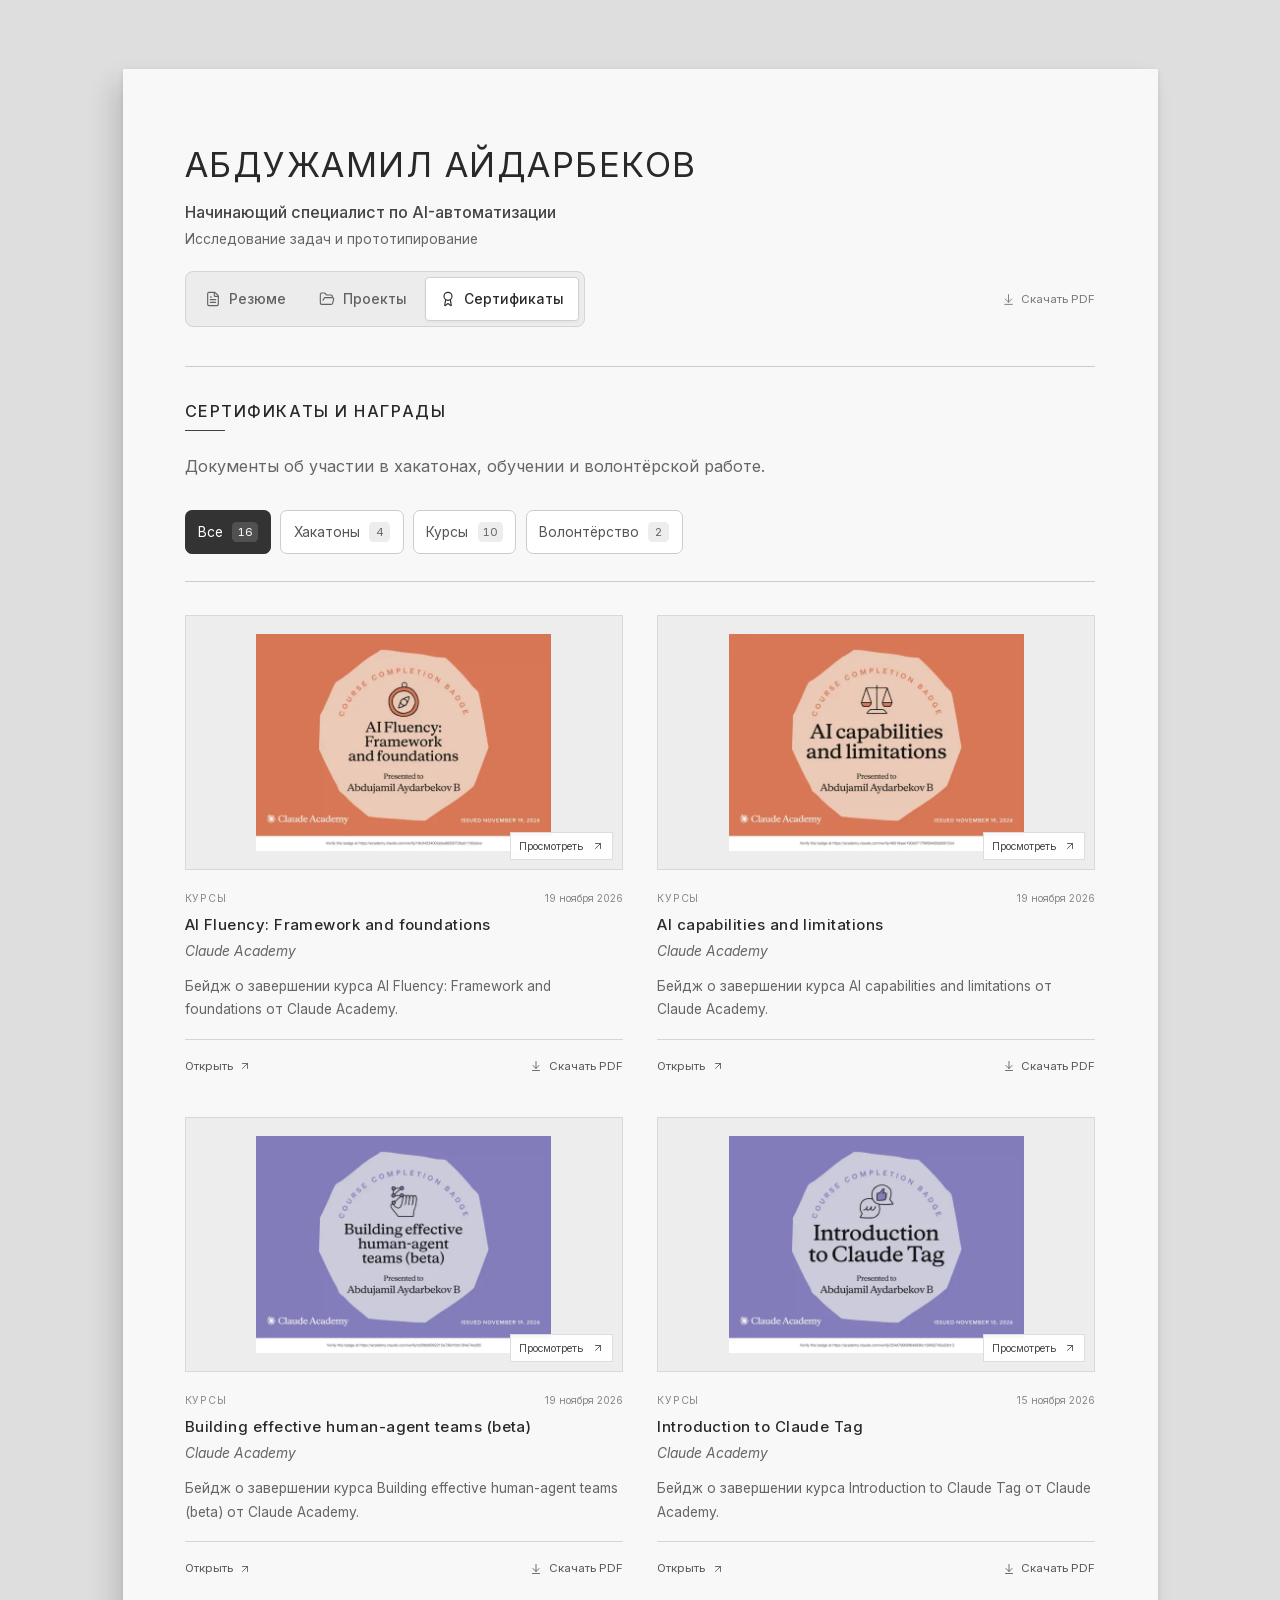
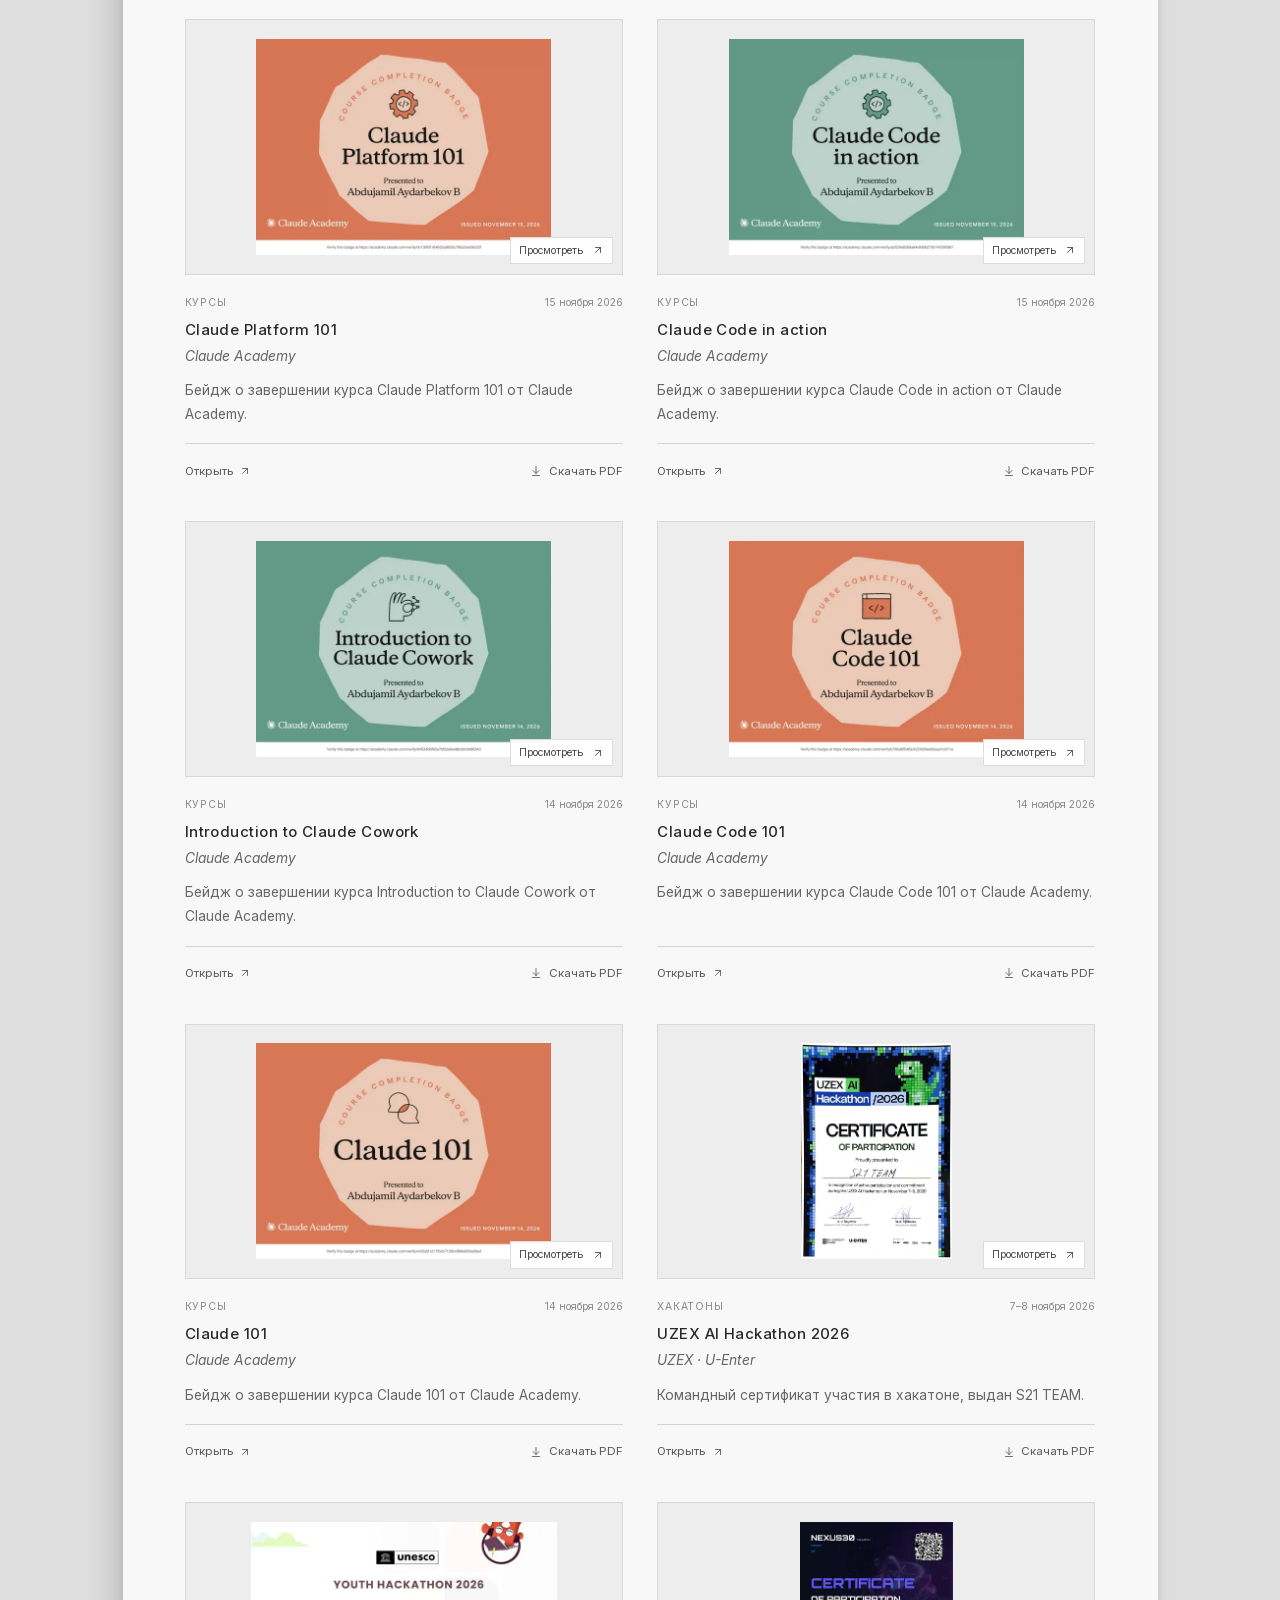
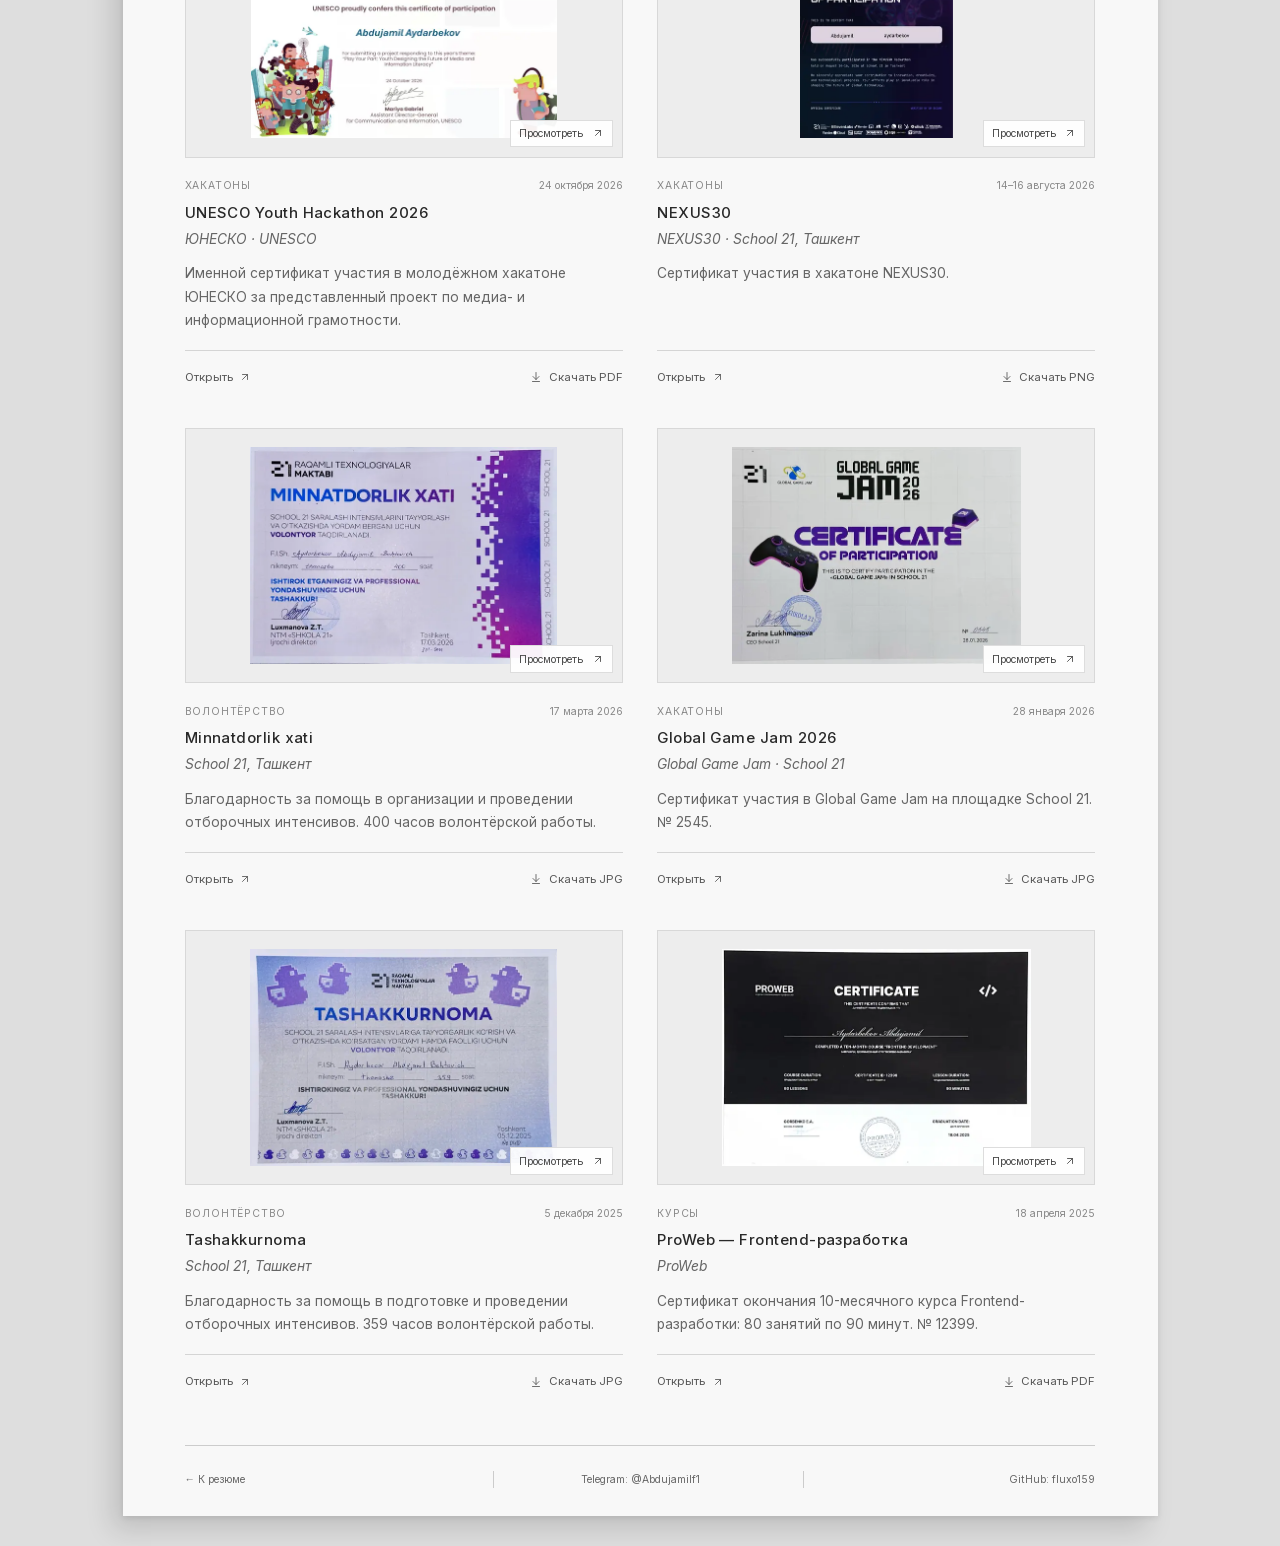
==== certificates/index.html @ e7f66f6f "Publish personal CV" ====
<!DOCTYPE html><html lang="ru"><head><meta charSet="utf-8"/><meta name="viewport" content="width=device-width, initial-scale=1"/><link rel="stylesheet" href="/_next/static/css/global-error.BtD9AKgN.css" data-precedence="vite-rsc/client-reference"/><link rel="stylesheet" href="/_next/static/css/index.BtD9AKgN.css" data-rsc-css-href="/_next/static/css/index.BtD9AKgN.css" data-precedence="vite-rsc/importer-resources"/><link rel="modulepreload" fetchPriority="low" href="/_next/static/chunks/index-D4bVb5FG.js"/><script src="/_next/static/chunks/rolldown-runtime-C60lm6uB.js" type="module" async=""></script><script src="/_next/static/chunks/framework-D_rUT4EX.js" type="module" async=""></script><link rel="modulepreload" href="/_next/static/chunks/global-error-BntAvw6n.js" crossorigin=""/><link rel="modulepreload" href="/_next/static/chunks/site-status-BoY7AfiD.js" crossorigin=""/><link rel="modulepreload" href="/_next/static/chunks/scroll-cat-Cgxdnczf.js" crossorigin=""/><link rel="modulepreload" href="/_next/static/chunks/error-q19vY5T-.js" crossorigin=""/><link rel="modulepreload" href="/_next/static/chunks/layout-segment-context-CorQvE3l.js" crossorigin=""/><link rel="modulepreload" href="/_next/static/chunks/smooth-scroll-YlwpIvxB.js" crossorigin=""/><link rel="modulepreload" href="/_next/static/chunks/Icon-Ci2Hv__g.js" crossorigin=""/><link rel="modulepreload" href="/_next/static/chunks/certificate-gallery-DWVsQN-x.js" crossorigin=""/><title>Сертификаты — Абдужамил Айдарбеков</title><meta name="description" content="Сертификаты хакатонов, обучения и благодарности за волонтёрскую работу Абдужамила Айдарбекова."/><meta property="og:title" content="Сертификаты — Абдужамил Айдарбеков"/><meta property="og:description" content="Хакатоны, обучение и волонтёрство: сертификаты и подтверждения участия."/><meta property="og:url" content="https://fluxo159.github.io/certificates"/><meta property="og:type" content="website"/><meta property="og:locale" content="ru_RU"/><meta property="og:image" content="https://fluxo159.github.io/social-preview.png"/><meta property="og:image:width" content="1200"/><meta property="og:image:height" content="630"/><meta property="og:image:alt" content="Абдужамил Айдарбеков — Начинающий специалист по AI-автоматизации. Исследование задач и прототипирование."/><meta name="twitter:card" content="summary_large_image"/><meta name="twitter:title" content="Сертификаты — Абдужамил Айдарбеков"/><meta name="twitter:description" content="Хакатоны, обучение и волонтёрство: сертификаты и подтверждения участия."/><meta name="twitter:image" content="https://fluxo159.github.io/social-preview.png"/><link rel="shortcut icon" href="/favicon.svg"/><link rel="icon" href="/favicon.svg"/><link rel="canonical" href="https://fluxo159.github.io/certificates"/><script>Object.assign(((self[Symbol.for("vinext.navigationRuntime")]??={bootstrap:{routeManifest:null},functions:{}}).bootstrap.rsc??={rsc:[]}),{params:{},nav:{"pathname":"/certificates","searchParams":[]}})</script><link rel="modulepreload" href="/_next/static/chunks/index-D4bVb5FG.js" />
</head><body><a class="skip-link" href="#certificates">К сертификатам</a><main class="resume certificates-page"><header class="resume-header"><h1>Абдужамил Айдарбеков</h1><p class="resume-role">Начинающий специалист по AI-автоматизации<span>Исследование задач и прототипирование</span></p><div class="header-bottom"><nav class="document-nav" aria-label="Разделы сайта"><a href="/"><svg xmlns="http://www.w3.org/2000/svg" width="16" height="16" viewBox="0 0 24 24" fill="none" stroke="currentColor" stroke-width="2" stroke-linecap="round" stroke-linejoin="round" class="lucide lucide-file-text" aria-hidden="true"><path d="M6 22a2 2 0 0 1-2-2V4a2 2 0 0 1 2-2h8a2.4 2.4 0 0 1 1.704.706l3.588 3.588A2.4 2.4 0 0 1 20 8v12a2 2 0 0 1-2 2z"></path><path d="M14 2v5a1 1 0 0 0 1 1h5"></path><path d="M10 9H8"></path><path d="M16 13H8"></path><path d="M16 17H8"></path></svg>Резюме</a><a href="/projects"><svg xmlns="http://www.w3.org/2000/svg" width="16" height="16" viewBox="0 0 24 24" fill="none" stroke="currentColor" stroke-width="2" stroke-linecap="round" stroke-linejoin="round" class="lucide lucide-folder-open" aria-hidden="true"><path d="m6 14 1.5-2.9A2 2 0 0 1 9.24 10H20a2 2 0 0 1 1.94 2.5l-1.54 6a2 2 0 0 1-1.95 1.5H4a2 2 0 0 1-2-2V5a2 2 0 0 1 2-2h3.9a2 2 0 0 1 1.69.9l.81 1.2a2 2 0 0 0 1.67.9H18a2 2 0 0 1 2 2v2"></path></svg>Проекты</a><a href="/certificates" aria-current="page"><svg xmlns="http://www.w3.org/2000/svg" width="16" height="16" viewBox="0 0 24 24" fill="none" stroke="currentColor" stroke-width="2" stroke-linecap="round" stroke-linejoin="round" class="lucide lucide-award" aria-hidden="true"><path d="m15.477 12.89 1.515 8.526a.5.5 0 0 1-.81.47l-3.58-2.687a1 1 0 0 0-1.197 0l-3.586 2.686a.5.5 0 0 1-.81-.469l1.514-8.526"></path><circle cx="12" cy="8" r="6"></circle></svg>Сертификаты</a></nav><a class="header-download" href="/Abdujamil_Aydarbekov_CV.pdf" download=""><svg xmlns="http://www.w3.org/2000/svg" width="13" height="13" viewBox="0 0 24 24" fill="none" stroke="currentColor" stroke-width="2" stroke-linecap="round" stroke-linejoin="round" class="lucide lucide-arrow-down-to-line" aria-hidden="true"><path d="M12 17V3"></path><path d="m6 11 6 6 6-6"></path><path d="M19 21H5"></path></svg>Скачать PDF</a></div></header><section class="certificates-intro" id="certificates"><h2 class="section-title">Сертификаты и награды</h2><p>Документы об участии в хакатонах, обучении и волонтёрской работе.</p></section><div class="certificate-filters" aria-label="Категории сертификатов"><button type="button" aria-pressed="true">Все<span>16</span></button><button type="button" aria-pressed="false">Хакатоны<span>4</span></button><button type="button" aria-pressed="false">Курсы<span>10</span></button><button type="button" aria-pressed="false">Волонтёрство<span>2</span></button></div><div class="certificate-grid" aria-live="polite" aria-atomic="false"><article id="claude-ai-fluency-2026" class="certificate-card"><button class="certificate-preview" aria-label="Просмотреть: AI Fluency: Framework and foundations"><img src="/certificates/previews/claude-ai-fluency-2026.8205feb20b.webp" width="600" height="440" alt="Превью документа AI Fluency: Framework and foundations" loading="eager" decoding="async"/><span class="certificate-preview-label">Просмотреть <svg xmlns="http://www.w3.org/2000/svg" width="12" height="12" viewBox="0 0 24 24" fill="none" stroke="currentColor" stroke-width="2" stroke-linecap="round" stroke-linejoin="round" class="lucide lucide-arrow-up-right" aria-hidden="true"><path d="M7 7h10v10"></path><path d="M7 17 17 7"></path></svg></span></button><div class="certificate-meta"><span>Курсы</span><time dateTime="2026-11-19">19 ноября 2026</time></div><h3>AI Fluency: Framework and foundations</h3><p class="certificate-issuer">Claude Academy</p><p class="certificate-description">Бейдж о завершении курса AI Fluency: Framework and foundations от Claude Academy.</p><div class="certificate-actions"><button>Открыть <svg xmlns="http://www.w3.org/2000/svg" width="12" height="12" viewBox="0 0 24 24" fill="none" stroke="currentColor" stroke-width="2" stroke-linecap="round" stroke-linejoin="round" class="lucide lucide-arrow-up-right" aria-hidden="true"><path d="M7 7h10v10"></path><path d="M7 17 17 7"></path></svg></button><a href="/certificates/claude-ai-fluency-2026.pdf" download="" aria-label="Скачать: AI Fluency: Framework and foundations"><svg xmlns="http://www.w3.org/2000/svg" width="12" height="12" viewBox="0 0 24 24" fill="none" stroke="currentColor" stroke-width="2" stroke-linecap="round" stroke-linejoin="round" class="lucide lucide-arrow-down-to-line" aria-hidden="true"><path d="M12 17V3"></path><path d="m6 11 6 6 6-6"></path><path d="M19 21H5"></path></svg>Скачать <!-- -->PDF</a></div></article><article id="claude-ai-capabilities-2026" class="certificate-card"><button class="certificate-preview" aria-label="Просмотреть: AI capabilities and limitations"><img src="/certificates/previews/claude-ai-capabilities-2026.2090c84a2e.webp" width="600" height="440" alt="Превью документа AI capabilities and limitations" loading="lazy" decoding="async"/><span class="certificate-preview-label">Просмотреть <svg xmlns="http://www.w3.org/2000/svg" width="12" height="12" viewBox="0 0 24 24" fill="none" stroke="currentColor" stroke-width="2" stroke-linecap="round" stroke-linejoin="round" class="lucide lucide-arrow-up-right" aria-hidden="true"><path d="M7 7h10v10"></path><path d="M7 17 17 7"></path></svg></span></button><div class="certificate-meta"><span>Курсы</span><time dateTime="2026-11-19">19 ноября 2026</time></div><h3>AI capabilities and limitations</h3><p class="certificate-issuer">Claude Academy</p><p class="certificate-description">Бейдж о завершении курса AI capabilities and limitations от Claude Academy.</p><div class="certificate-actions"><button>Открыть <svg xmlns="http://www.w3.org/2000/svg" width="12" height="12" viewBox="0 0 24 24" fill="none" stroke="currentColor" stroke-width="2" stroke-linecap="round" stroke-linejoin="round" class="lucide lucide-arrow-up-right" aria-hidden="true"><path d="M7 7h10v10"></path><path d="M7 17 17 7"></path></svg></button><a href="/certificates/claude-ai-capabilities-2026.pdf" download="" aria-label="Скачать: AI capabilities and limitations"><svg xmlns="http://www.w3.org/2000/svg" width="12" height="12" viewBox="0 0 24 24" fill="none" stroke="currentColor" stroke-width="2" stroke-linecap="round" stroke-linejoin="round" class="lucide lucide-arrow-down-to-line" aria-hidden="true"><path d="M12 17V3"></path><path d="m6 11 6 6 6-6"></path><path d="M19 21H5"></path></svg>Скачать <!-- -->PDF</a></div></article><article id="claude-human-agent-teams-2026" class="certificate-card"><button class="certificate-preview" aria-label="Просмотреть: Building effective human-agent teams (beta)"><img src="/certificates/previews/claude-human-agent-teams-2026.3b3284fa55.webp" width="600" height="440" alt="Превью документа Building effective human-agent teams (beta)" loading="lazy" decoding="async"/><span class="certificate-preview-label">Просмотреть <svg xmlns="http://www.w3.org/2000/svg" width="12" height="12" viewBox="0 0 24 24" fill="none" stroke="currentColor" stroke-width="2" stroke-linecap="round" stroke-linejoin="round" class="lucide lucide-arrow-up-right" aria-hidden="true"><path d="M7 7h10v10"></path><path d="M7 17 17 7"></path></svg></span></button><div class="certificate-meta"><span>Курсы</span><time dateTime="2026-11-19">19 ноября 2026</time></div><h3>Building effective human-agent teams (beta)</h3><p class="certificate-issuer">Claude Academy</p><p class="certificate-description">Бейдж о завершении курса Building effective human-agent teams (beta) от Claude Academy.</p><div class="certificate-actions"><button>Открыть <svg xmlns="http://www.w3.org/2000/svg" width="12" height="12" viewBox="0 0 24 24" fill="none" stroke="currentColor" stroke-width="2" stroke-linecap="round" stroke-linejoin="round" class="lucide lucide-arrow-up-right" aria-hidden="true"><path d="M7 7h10v10"></path><path d="M7 17 17 7"></path></svg></button><a href="/certificates/claude-human-agent-teams-2026.pdf" download="" aria-label="Скачать: Building effective human-agent teams (beta)"><svg xmlns="http://www.w3.org/2000/svg" width="12" height="12" viewBox="0 0 24 24" fill="none" stroke="currentColor" stroke-width="2" stroke-linecap="round" stroke-linejoin="round" class="lucide lucide-arrow-down-to-line" aria-hidden="true"><path d="M12 17V3"></path><path d="m6 11 6 6 6-6"></path><path d="M19 21H5"></path></svg>Скачать <!-- -->PDF</a></div></article><article id="claude-tag-2026" class="certificate-card"><button class="certificate-preview" aria-label="Просмотреть: Introduction to Claude Tag"><img src="/certificates/previews/claude-tag-2026.164be7d97e.webp" width="600" height="440" alt="Превью документа Introduction to Claude Tag" loading="lazy" decoding="async"/><span class="certificate-preview-label">Просмотреть <svg xmlns="http://www.w3.org/2000/svg" width="12" height="12" viewBox="0 0 24 24" fill="none" stroke="currentColor" stroke-width="2" stroke-linecap="round" stroke-linejoin="round" class="lucide lucide-arrow-up-right" aria-hidden="true"><path d="M7 7h10v10"></path><path d="M7 17 17 7"></path></svg></span></button><div class="certificate-meta"><span>Курсы</span><time dateTime="2026-11-15">15 ноября 2026</time></div><h3>Introduction to Claude Tag</h3><p class="certificate-issuer">Claude Academy</p><p class="certificate-description">Бейдж о завершении курса Introduction to Claude Tag от Claude Academy.</p><div class="certificate-actions"><button>Открыть <svg xmlns="http://www.w3.org/2000/svg" width="12" height="12" viewBox="0 0 24 24" fill="none" stroke="currentColor" stroke-width="2" stroke-linecap="round" stroke-linejoin="round" class="lucide lucide-arrow-up-right" aria-hidden="true"><path d="M7 7h10v10"></path><path d="M7 17 17 7"></path></svg></button><a href="/certificates/claude-tag-2026.pdf" download="" aria-label="Скачать: Introduction to Claude Tag"><svg xmlns="http://www.w3.org/2000/svg" width="12" height="12" viewBox="0 0 24 24" fill="none" stroke="currentColor" stroke-width="2" stroke-linecap="round" stroke-linejoin="round" class="lucide lucide-arrow-down-to-line" aria-hidden="true"><path d="M12 17V3"></path><path d="m6 11 6 6 6-6"></path><path d="M19 21H5"></path></svg>Скачать <!-- -->PDF</a></div></article><article id="claude-platform-101-2026" class="certificate-card"><button class="certificate-preview" aria-label="Просмотреть: Claude Platform 101"><img src="/certificates/previews/claude-platform-101-2026.7ca4a692a2.webp" width="600" height="440" alt="Превью документа Claude Platform 101" loading="lazy" decoding="async"/><span class="certificate-preview-label">Просмотреть <svg xmlns="http://www.w3.org/2000/svg" width="12" height="12" viewBox="0 0 24 24" fill="none" stroke="currentColor" stroke-width="2" stroke-linecap="round" stroke-linejoin="round" class="lucide lucide-arrow-up-right" aria-hidden="true"><path d="M7 7h10v10"></path><path d="M7 17 17 7"></path></svg></span></button><div class="certificate-meta"><span>Курсы</span><time dateTime="2026-11-15">15 ноября 2026</time></div><h3>Claude Platform 101</h3><p class="certificate-issuer">Claude Academy</p><p class="certificate-description">Бейдж о завершении курса Claude Platform 101 от Claude Academy.</p><div class="certificate-actions"><button>Открыть <svg xmlns="http://www.w3.org/2000/svg" width="12" height="12" viewBox="0 0 24 24" fill="none" stroke="currentColor" stroke-width="2" stroke-linecap="round" stroke-linejoin="round" class="lucide lucide-arrow-up-right" aria-hidden="true"><path d="M7 7h10v10"></path><path d="M7 17 17 7"></path></svg></button><a href="/certificates/claude-platform-101-2026.pdf" download="" aria-label="Скачать: Claude Platform 101"><svg xmlns="http://www.w3.org/2000/svg" width="12" height="12" viewBox="0 0 24 24" fill="none" stroke="currentColor" stroke-width="2" stroke-linecap="round" stroke-linejoin="round" class="lucide lucide-arrow-down-to-line" aria-hidden="true"><path d="M12 17V3"></path><path d="m6 11 6 6 6-6"></path><path d="M19 21H5"></path></svg>Скачать <!-- -->PDF</a></div></article><article id="claude-code-in-action-2026" class="certificate-card"><button class="certificate-preview" aria-label="Просмотреть: Claude Code in action"><img src="/certificates/previews/claude-code-in-action-2026.4bcea67114.webp" width="600" height="440" alt="Превью документа Claude Code in action" loading="lazy" decoding="async"/><span class="certificate-preview-label">Просмотреть <svg xmlns="http://www.w3.org/2000/svg" width="12" height="12" viewBox="0 0 24 24" fill="none" stroke="currentColor" stroke-width="2" stroke-linecap="round" stroke-linejoin="round" class="lucide lucide-arrow-up-right" aria-hidden="true"><path d="M7 7h10v10"></path><path d="M7 17 17 7"></path></svg></span></button><div class="certificate-meta"><span>Курсы</span><time dateTime="2026-11-15">15 ноября 2026</time></div><h3>Claude Code in action</h3><p class="certificate-issuer">Claude Academy</p><p class="certificate-description">Бейдж о завершении курса Claude Code in action от Claude Academy.</p><div class="certificate-actions"><button>Открыть <svg xmlns="http://www.w3.org/2000/svg" width="12" height="12" viewBox="0 0 24 24" fill="none" stroke="currentColor" stroke-width="2" stroke-linecap="round" stroke-linejoin="round" class="lucide lucide-arrow-up-right" aria-hidden="true"><path d="M7 7h10v10"></path><path d="M7 17 17 7"></path></svg></button><a href="/certificates/claude-code-in-action-2026.pdf" download="" aria-label="Скачать: Claude Code in action"><svg xmlns="http://www.w3.org/2000/svg" width="12" height="12" viewBox="0 0 24 24" fill="none" stroke="currentColor" stroke-width="2" stroke-linecap="round" stroke-linejoin="round" class="lucide lucide-arrow-down-to-line" aria-hidden="true"><path d="M12 17V3"></path><path d="m6 11 6 6 6-6"></path><path d="M19 21H5"></path></svg>Скачать <!-- -->PDF</a></div></article><article id="claude-cowork-2026" class="certificate-card"><button class="certificate-preview" aria-label="Просмотреть: Introduction to Claude Cowork"><img src="/certificates/previews/claude-cowork-2026.fece789e39.webp" width="600" height="440" alt="Превью документа Introduction to Claude Cowork" loading="lazy" decoding="async"/><span class="certificate-preview-label">Просмотреть <svg xmlns="http://www.w3.org/2000/svg" width="12" height="12" viewBox="0 0 24 24" fill="none" stroke="currentColor" stroke-width="2" stroke-linecap="round" stroke-linejoin="round" class="lucide lucide-arrow-up-right" aria-hidden="true"><path d="M7 7h10v10"></path><path d="M7 17 17 7"></path></svg></span></button><div class="certificate-meta"><span>Курсы</span><time dateTime="2026-11-14">14 ноября 2026</time></div><h3>Introduction to Claude Cowork</h3><p class="certificate-issuer">Claude Academy</p><p class="certificate-description">Бейдж о завершении курса Introduction to Claude Cowork от Claude Academy.</p><div class="certificate-actions"><button>Открыть <svg xmlns="http://www.w3.org/2000/svg" width="12" height="12" viewBox="0 0 24 24" fill="none" stroke="currentColor" stroke-width="2" stroke-linecap="round" stroke-linejoin="round" class="lucide lucide-arrow-up-right" aria-hidden="true"><path d="M7 7h10v10"></path><path d="M7 17 17 7"></path></svg></button><a href="/certificates/claude-cowork-2026.pdf" download="" aria-label="Скачать: Introduction to Claude Cowork"><svg xmlns="http://www.w3.org/2000/svg" width="12" height="12" viewBox="0 0 24 24" fill="none" stroke="currentColor" stroke-width="2" stroke-linecap="round" stroke-linejoin="round" class="lucide lucide-arrow-down-to-line" aria-hidden="true"><path d="M12 17V3"></path><path d="m6 11 6 6 6-6"></path><path d="M19 21H5"></path></svg>Скачать <!-- -->PDF</a></div></article><article id="claude-code-101-2026" class="certificate-card"><button class="certificate-preview" aria-label="Просмотреть: Claude Code 101"><img src="/certificates/previews/claude-code-101-2026.d187298c43.webp" width="600" height="440" alt="Превью документа Claude Code 101" loading="lazy" decoding="async"/><span class="certificate-preview-label">Просмотреть <svg xmlns="http://www.w3.org/2000/svg" width="12" height="12" viewBox="0 0 24 24" fill="none" stroke="currentColor" stroke-width="2" stroke-linecap="round" stroke-linejoin="round" class="lucide lucide-arrow-up-right" aria-hidden="true"><path d="M7 7h10v10"></path><path d="M7 17 17 7"></path></svg></span></button><div class="certificate-meta"><span>Курсы</span><time dateTime="2026-11-14">14 ноября 2026</time></div><h3>Claude Code 101</h3><p class="certificate-issuer">Claude Academy</p><p class="certificate-description">Бейдж о завершении курса Claude Code 101 от Claude Academy.</p><div class="certificate-actions"><button>Открыть <svg xmlns="http://www.w3.org/2000/svg" width="12" height="12" viewBox="0 0 24 24" fill="none" stroke="currentColor" stroke-width="2" stroke-linecap="round" stroke-linejoin="round" class="lucide lucide-arrow-up-right" aria-hidden="true"><path d="M7 7h10v10"></path><path d="M7 17 17 7"></path></svg></button><a href="/certificates/claude-code-101-2026.pdf" download="" aria-label="Скачать: Claude Code 101"><svg xmlns="http://www.w3.org/2000/svg" width="12" height="12" viewBox="0 0 24 24" fill="none" stroke="currentColor" stroke-width="2" stroke-linecap="round" stroke-linejoin="round" class="lucide lucide-arrow-down-to-line" aria-hidden="true"><path d="M12 17V3"></path><path d="m6 11 6 6 6-6"></path><path d="M19 21H5"></path></svg>Скачать <!-- -->PDF</a></div></article><article id="claude-101-2026" class="certificate-card"><button class="certificate-preview" aria-label="Просмотреть: Claude 101"><img src="/certificates/previews/claude-101-2026.1d307a9bdc.webp" width="600" height="440" alt="Превью документа Claude 101" loading="lazy" decoding="async"/><span class="certificate-preview-label">Просмотреть <svg xmlns="http://www.w3.org/2000/svg" width="12" height="12" viewBox="0 0 24 24" fill="none" stroke="currentColor" stroke-width="2" stroke-linecap="round" stroke-linejoin="round" class="lucide lucide-arrow-up-right" aria-hidden="true"><path d="M7 7h10v10"></path><path d="M7 17 17 7"></path></svg></span></button><div class="certificate-meta"><span>Курсы</span><time dateTime="2026-11-14">14 ноября 2026</time></div><h3>Claude 101</h3><p class="certificate-issuer">Claude Academy</p><p class="certificate-description">Бейдж о завершении курса Claude 101 от Claude Academy.</p><div class="certificate-actions"><button>Открыть <svg xmlns="http://www.w3.org/2000/svg" width="12" height="12" viewBox="0 0 24 24" fill="none" stroke="currentColor" stroke-width="2" stroke-linecap="round" stroke-linejoin="round" class="lucide lucide-arrow-up-right" aria-hidden="true"><path d="M7 7h10v10"></path><path d="M7 17 17 7"></path></svg></button><a href="/certificates/claude-101-2026.pdf" download="" aria-label="Скачать: Claude 101"><svg xmlns="http://www.w3.org/2000/svg" width="12" height="12" viewBox="0 0 24 24" fill="none" stroke="currentColor" stroke-width="2" stroke-linecap="round" stroke-linejoin="round" class="lucide lucide-arrow-down-to-line" aria-hidden="true"><path d="M12 17V3"></path><path d="m6 11 6 6 6-6"></path><path d="M19 21H5"></path></svg>Скачать <!-- -->PDF</a></div></article><article id="uzex-ai-2026" class="certificate-card"><button class="certificate-preview" aria-label="Просмотреть: UZEX AI Hackathon 2026"><img src="/certificates/previews/uzex-ai-hackathon-2026.a1e4adc8ce.webp" width="307" height="440" alt="Превью документа UZEX AI Hackathon 2026" loading="lazy" decoding="async"/><span class="certificate-preview-label">Просмотреть <svg xmlns="http://www.w3.org/2000/svg" width="12" height="12" viewBox="0 0 24 24" fill="none" stroke="currentColor" stroke-width="2" stroke-linecap="round" stroke-linejoin="round" class="lucide lucide-arrow-up-right" aria-hidden="true"><path d="M7 7h10v10"></path><path d="M7 17 17 7"></path></svg></span></button><div class="certificate-meta"><span>Хакатоны</span><time dateTime="2026-11-08">7–8 ноября 2026</time></div><h3>UZEX AI Hackathon 2026</h3><p class="certificate-issuer">UZEX · U-Enter</p><p class="certificate-description">Командный сертификат участия в хакатоне, выдан S21 TEAM.</p><div class="certificate-actions"><button>Открыть <svg xmlns="http://www.w3.org/2000/svg" width="12" height="12" viewBox="0 0 24 24" fill="none" stroke="currentColor" stroke-width="2" stroke-linecap="round" stroke-linejoin="round" class="lucide lucide-arrow-up-right" aria-hidden="true"><path d="M7 7h10v10"></path><path d="M7 17 17 7"></path></svg></button><a href="/certificates/uzex-ai-hackathon-2026.pdf" download="" aria-label="Скачать: UZEX AI Hackathon 2026"><svg xmlns="http://www.w3.org/2000/svg" width="12" height="12" viewBox="0 0 24 24" fill="none" stroke="currentColor" stroke-width="2" stroke-linecap="round" stroke-linejoin="round" class="lucide lucide-arrow-down-to-line" aria-hidden="true"><path d="M12 17V3"></path><path d="m6 11 6 6 6-6"></path><path d="M19 21H5"></path></svg>Скачать <!-- -->PDF</a></div></article><article id="unesco-youth-2026" class="certificate-card"><button class="certificate-preview" aria-label="Просмотреть: UNESCO Youth Hackathon 2026"><img src="/certificates/previews/unesco-youth-hackathon-2026.617e7700b1.webp" width="622" height="440" alt="Превью документа UNESCO Youth Hackathon 2026" loading="lazy" decoding="async"/><span class="certificate-preview-label">Просмотреть <svg xmlns="http://www.w3.org/2000/svg" width="12" height="12" viewBox="0 0 24 24" fill="none" stroke="currentColor" stroke-width="2" stroke-linecap="round" stroke-linejoin="round" class="lucide lucide-arrow-up-right" aria-hidden="true"><path d="M7 7h10v10"></path><path d="M7 17 17 7"></path></svg></span></button><div class="certificate-meta"><span>Хакатоны</span><time dateTime="2026-10-24">24 октября 2026</time></div><h3>UNESCO Youth Hackathon 2026</h3><p class="certificate-issuer">ЮНЕСКО · UNESCO</p><p class="certificate-description">Именной сертификат участия в молодёжном хакатоне ЮНЕСКО за представленный проект по медиа- и информационной грамотности.</p><div class="certificate-actions"><button>Открыть <svg xmlns="http://www.w3.org/2000/svg" width="12" height="12" viewBox="0 0 24 24" fill="none" stroke="currentColor" stroke-width="2" stroke-linecap="round" stroke-linejoin="round" class="lucide lucide-arrow-up-right" aria-hidden="true"><path d="M7 7h10v10"></path><path d="M7 17 17 7"></path></svg></button><a href="/certificates/unesco-youth-hackathon-2026.pdf" download="" aria-label="Скачать: UNESCO Youth Hackathon 2026"><svg xmlns="http://www.w3.org/2000/svg" width="12" height="12" viewBox="0 0 24 24" fill="none" stroke="currentColor" stroke-width="2" stroke-linecap="round" stroke-linejoin="round" class="lucide lucide-arrow-down-to-line" aria-hidden="true"><path d="M12 17V3"></path><path d="m6 11 6 6 6-6"></path><path d="M19 21H5"></path></svg>Скачать <!-- -->PDF</a></div></article><article id="nexus30" class="certificate-card"><button class="certificate-preview" aria-label="Просмотреть: NEXUS30"><img src="/certificates/previews/nexus30.a48b641e36.webp" width="311" height="440" alt="Превью документа NEXUS30" loading="lazy" decoding="async"/><span class="certificate-preview-label">Просмотреть <svg xmlns="http://www.w3.org/2000/svg" width="12" height="12" viewBox="0 0 24 24" fill="none" stroke="currentColor" stroke-width="2" stroke-linecap="round" stroke-linejoin="round" class="lucide lucide-arrow-up-right" aria-hidden="true"><path d="M7 7h10v10"></path><path d="M7 17 17 7"></path></svg></span></button><div class="certificate-meta"><span>Хакатоны</span><time dateTime="2026-08-16">14–16 августа 2026</time></div><h3>NEXUS30</h3><p class="certificate-issuer">NEXUS30 · School 21, Ташкент</p><p class="certificate-description">Сертификат участия в хакатоне NEXUS30.</p><div class="certificate-actions"><button>Открыть <svg xmlns="http://www.w3.org/2000/svg" width="12" height="12" viewBox="0 0 24 24" fill="none" stroke="currentColor" stroke-width="2" stroke-linecap="round" stroke-linejoin="round" class="lucide lucide-arrow-up-right" aria-hidden="true"><path d="M7 7h10v10"></path><path d="M7 17 17 7"></path></svg></button><a href="/certificates/nexus30.png" download="" aria-label="Скачать: NEXUS30"><svg xmlns="http://www.w3.org/2000/svg" width="12" height="12" viewBox="0 0 24 24" fill="none" stroke="currentColor" stroke-width="2" stroke-linecap="round" stroke-linejoin="round" class="lucide lucide-arrow-down-to-line" aria-hidden="true"><path d="M12 17V3"></path><path d="m6 11 6 6 6-6"></path><path d="M19 21H5"></path></svg>Скачать <!-- -->PNG</a></div></article><article id="school21-400h" class="certificate-card"><button class="certificate-preview" aria-label="Просмотреть: Minnatdorlik xati"><img src="/certificates/previews/school21-400h.1392e6698e.webp" width="625" height="440" alt="Превью документа Minnatdorlik xati" loading="lazy" decoding="async"/><span class="certificate-preview-label">Просмотреть <svg xmlns="http://www.w3.org/2000/svg" width="12" height="12" viewBox="0 0 24 24" fill="none" stroke="currentColor" stroke-width="2" stroke-linecap="round" stroke-linejoin="round" class="lucide lucide-arrow-up-right" aria-hidden="true"><path d="M7 7h10v10"></path><path d="M7 17 17 7"></path></svg></span></button><div class="certificate-meta"><span>Волонтёрство</span><time dateTime="2026-03-17">17 марта 2026</time></div><h3>Minnatdorlik xati</h3><p class="certificate-issuer">School 21, Ташкент</p><p class="certificate-description">Благодарность за помощь в организации и проведении отборочных интенсивов. 400 часов волонтёрской работы.</p><div class="certificate-actions"><button>Открыть <svg xmlns="http://www.w3.org/2000/svg" width="12" height="12" viewBox="0 0 24 24" fill="none" stroke="currentColor" stroke-width="2" stroke-linecap="round" stroke-linejoin="round" class="lucide lucide-arrow-up-right" aria-hidden="true"><path d="M7 7h10v10"></path><path d="M7 17 17 7"></path></svg></button><a href="/certificates/school21-400h.jpg" download="" aria-label="Скачать: Minnatdorlik xati"><svg xmlns="http://www.w3.org/2000/svg" width="12" height="12" viewBox="0 0 24 24" fill="none" stroke="currentColor" stroke-width="2" stroke-linecap="round" stroke-linejoin="round" class="lucide lucide-arrow-down-to-line" aria-hidden="true"><path d="M12 17V3"></path><path d="m6 11 6 6 6-6"></path><path d="M19 21H5"></path></svg>Скачать <!-- -->JPG</a></div></article><article id="global-game-jam" class="certificate-card"><button class="certificate-preview" aria-label="Просмотреть: Global Game Jam 2026"><img src="/certificates/previews/global-game-jam.78d356caab.webp" width="587" height="440" alt="Превью документа Global Game Jam 2026" loading="lazy" decoding="async"/><span class="certificate-preview-label">Просмотреть <svg xmlns="http://www.w3.org/2000/svg" width="12" height="12" viewBox="0 0 24 24" fill="none" stroke="currentColor" stroke-width="2" stroke-linecap="round" stroke-linejoin="round" class="lucide lucide-arrow-up-right" aria-hidden="true"><path d="M7 7h10v10"></path><path d="M7 17 17 7"></path></svg></span></button><div class="certificate-meta"><span>Хакатоны</span><time dateTime="2026-01-28">28 января 2026</time></div><h3>Global Game Jam 2026</h3><p class="certificate-issuer">Global Game Jam · School 21</p><p class="certificate-description">Сертификат участия в Global Game Jam на площадке School 21. № 2545.</p><div class="certificate-actions"><button>Открыть <svg xmlns="http://www.w3.org/2000/svg" width="12" height="12" viewBox="0 0 24 24" fill="none" stroke="currentColor" stroke-width="2" stroke-linecap="round" stroke-linejoin="round" class="lucide lucide-arrow-up-right" aria-hidden="true"><path d="M7 7h10v10"></path><path d="M7 17 17 7"></path></svg></button><a href="/certificates/global-game-jam.jpg" download="" aria-label="Скачать: Global Game Jam 2026"><svg xmlns="http://www.w3.org/2000/svg" width="12" height="12" viewBox="0 0 24 24" fill="none" stroke="currentColor" stroke-width="2" stroke-linecap="round" stroke-linejoin="round" class="lucide lucide-arrow-down-to-line" aria-hidden="true"><path d="M12 17V3"></path><path d="m6 11 6 6 6-6"></path><path d="M19 21H5"></path></svg>Скачать <!-- -->JPG</a></div></article><article id="school21-359h" class="certificate-card"><button class="certificate-preview" aria-label="Просмотреть: Tashakkurnoma"><img src="/certificates/previews/school21-359h.76fd948e36.webp" width="625" height="440" alt="Превью документа Tashakkurnoma" loading="lazy" decoding="async"/><span class="certificate-preview-label">Просмотреть <svg xmlns="http://www.w3.org/2000/svg" width="12" height="12" viewBox="0 0 24 24" fill="none" stroke="currentColor" stroke-width="2" stroke-linecap="round" stroke-linejoin="round" class="lucide lucide-arrow-up-right" aria-hidden="true"><path d="M7 7h10v10"></path><path d="M7 17 17 7"></path></svg></span></button><div class="certificate-meta"><span>Волонтёрство</span><time dateTime="2025-12-05">5 декабря 2025</time></div><h3>Tashakkurnoma</h3><p class="certificate-issuer">School 21, Ташкент</p><p class="certificate-description">Благодарность за помощь в подготовке и проведении отборочных интенсивов. 359 часов волонтёрской работы.</p><div class="certificate-actions"><button>Открыть <svg xmlns="http://www.w3.org/2000/svg" width="12" height="12" viewBox="0 0 24 24" fill="none" stroke="currentColor" stroke-width="2" stroke-linecap="round" stroke-linejoin="round" class="lucide lucide-arrow-up-right" aria-hidden="true"><path d="M7 7h10v10"></path><path d="M7 17 17 7"></path></svg></button><a href="/certificates/school21-359h.jpg" download="" aria-label="Скачать: Tashakkurnoma"><svg xmlns="http://www.w3.org/2000/svg" width="12" height="12" viewBox="0 0 24 24" fill="none" stroke="currentColor" stroke-width="2" stroke-linecap="round" stroke-linejoin="round" class="lucide lucide-arrow-down-to-line" aria-hidden="true"><path d="M12 17V3"></path><path d="m6 11 6 6 6-6"></path><path d="M19 21H5"></path></svg>Скачать <!-- -->JPG</a></div></article><article id="proweb-frontend-2025" class="certificate-card"><button class="certificate-preview" aria-label="Просмотреть: ProWeb — Frontend-разработка"><img src="/certificates/previews/proweb-frontend-2025.a4b7d8394f.webp" width="627" height="440" alt="Превью документа ProWeb — Frontend-разработка" loading="lazy" decoding="async"/><span class="certificate-preview-label">Просмотреть <svg xmlns="http://www.w3.org/2000/svg" width="12" height="12" viewBox="0 0 24 24" fill="none" stroke="currentColor" stroke-width="2" stroke-linecap="round" stroke-linejoin="round" class="lucide lucide-arrow-up-right" aria-hidden="true"><path d="M7 7h10v10"></path><path d="M7 17 17 7"></path></svg></span></button><div class="certificate-meta"><span>Курсы</span><time dateTime="2025-04-18">18 апреля 2025</time></div><h3>ProWeb — Frontend-разработка</h3><p class="certificate-issuer">ProWeb</p><p class="certificate-description">Сертификат окончания 10-месячного курса Frontend-разработки: 80 занятий по 90 минут. № 12399.</p><div class="certificate-actions"><button>Открыть <svg xmlns="http://www.w3.org/2000/svg" width="12" height="12" viewBox="0 0 24 24" fill="none" stroke="currentColor" stroke-width="2" stroke-linecap="round" stroke-linejoin="round" class="lucide lucide-arrow-up-right" aria-hidden="true"><path d="M7 7h10v10"></path><path d="M7 17 17 7"></path></svg></button><a href="/certificates/proweb-frontend-2025.pdf" download="" aria-label="Скачать: ProWeb — Frontend-разработка"><svg xmlns="http://www.w3.org/2000/svg" width="12" height="12" viewBox="0 0 24 24" fill="none" stroke="currentColor" stroke-width="2" stroke-linecap="round" stroke-linejoin="round" class="lucide lucide-arrow-down-to-line" aria-hidden="true"><path d="M12 17V3"></path><path d="m6 11 6 6 6-6"></path><path d="M19 21H5"></path></svg>Скачать <!-- -->PDF</a></div></article></div><dialog class="certificate-dialog" aria-labelledby="certificate-dialog-title"></dialog><footer class="resume-footer"><a href="/">← К резюме</a><a href="https://t.me/Abdujamilf1" target="_blank" rel="noreferrer">Telegram: @Abdujamilf1</a><a href="https://github.com/fluxo159" target="_blank" rel="noreferrer">GitHub: fluxo159</a></footer></main><div class="scroll-cat" aria-hidden="true"><svg viewBox="95 85 220 210" width="48" height="48" focusable="false"><defs><filter id="scroll-cat-brush-_R_2i_" x="-10%" y="-10%" width="120%" height="120%"><feTurbulence type="fractalNoise" baseFrequency="0.04" numOctaves="3" result="noise" seed="2"></feTurbulence><feDisplacementMap in="SourceGraphic" in2="noise" scale="2.2" xChannelSelector="R" yChannelSelector="G"></feDisplacementMap></filter></defs><g filter="url(#scroll-cat-brush-_R_2i_)"><path data-cat-part="body" d="M 144 263 C 102 215, 112 128, 178 106 C 242 86, 294 128, 294 198 C 294 262, 236 290, 185 274 C 152 263, 150 214, 169 194 L 183 162 L 198 186 C 210 186, 221 186, 232 185 L 246 160 L 254 192" fill="none" stroke="currentColor" stroke-width="12" stroke-linecap="round" stroke-linejoin="round" style="opacity:0"></path><circle data-cat-part="left-eye" cx="187" cy="215" r="5.8" fill="currentColor" style="transform-origin:187px 215px;transform:scale(0);opacity:0"></circle><circle data-cat-part="right-eye" cx="239" cy="214" r="5.8" fill="currentColor" style="transform-origin:239px 214px;transform:scale(0);opacity:0"></circle><path data-cat-part="nose" d="M 207 229 L 213 219 L 219 229" fill="none" stroke="currentColor" stroke-width="7.5" stroke-linecap="round" stroke-linejoin="round" style="opacity:0"></path><circle data-cat-part="nose-dot" cx="213" cy="222" r="2.5" fill="currentColor" style="transform-origin:213px 222px;transform:scale(0);opacity:0"></circle></g></svg></div><script type="module" src="/_next/static/chunks/index-D4bVb5FG.js" id="_R_" async=""></script><script>((self[Symbol.for("vinext.navigationRuntime")]??={bootstrap:{routeManifest:null},functions:{}}).bootstrap.rsc??={rsc:[]}).rsc.push("0:{\"page:/certificates\":\"$L1\",\"layout:/\":\"$L2\",\"route:/certificates\":\"$L3\",\"__route\":\"route:/certificates\",\"__interceptionContext\":null,\"__layoutIds\":[\"layout:/\"],\"__rootLayout\":\"/\",\"__bfcacheSegmentIdentities\":{\"layout:/\":\"[\\\"layout\\\",\\\"layout:/\\\",\\\"root-boundary:/\\\",\\\"\\\"]\",\"page:/certificates\":\"[\\\"page\\\",\\\"page:/certificates\\\",\\\"root-boundary:/\\\",\\\"[\\\\\\\"certificates\\\\\\\"]\\\"]\"},\"__srcPage\":[\"certificates\",\"page\"],\"__layoutFlags\":{\"layout:/\":\"s\"},\"__artifactCompatibility\":{\"schemaVersion\":1,\"graphVersion\":\"app-route-graph:a1014f2b7391a440\",\"deploymentVersion\":\"55ae96bb-6c09-4fa6-8f87-fba5b5b5ea97\",\"appElementsSchemaVersion\":1,\"rscPayloadSchemaVersion\":1,\"rootBoundaryId\":\"/\",\"renderEpoch\":null}}\n")</script><script>((self[Symbol.for("vinext.navigationRuntime")]??={bootstrap:{routeManifest:null},functions:{}}).bootstrap.rsc??={rsc:[]}).rsc.push("4:I[\"8c0f216c4604\",[],\"Children\",1]\n")</script><script>((self[Symbol.for("vinext.navigationRuntime")]??={bootstrap:{routeManifest:null},functions:{}}).bootstrap.rsc??={rsc:[]}).rsc.push("5:I[\"8687e126cdb5\",[],\"ScrollCat\",1]\n")</script><script>((self[Symbol.for("vinext.navigationRuntime")]??={bootstrap:{routeManifest:null},functions:{}}).bootstrap.rsc??={rsc:[]}).rsc.push("6:I[\"d10887734b25\",[],\"SmoothScroll\",1]\n")</script><script>((self[Symbol.for("vinext.navigationRuntime")]??={bootstrap:{routeManifest:null},functions:{}}).bootstrap.rsc??={rsc:[]}).rsc.push("7:I[\"593f344dc510\",[],\"GlobalErrorBoundary\",1]\n")</script><script>((self[Symbol.for("vinext.navigationRuntime")]??={bootstrap:{routeManifest:null},functions:{}}).bootstrap.rsc??={rsc:[]}).rsc.push("8:I[\"0b874ad30386\",[],\"default\",1]\n")</script><script>((self[Symbol.for("vinext.navigationRuntime")]??={bootstrap:{routeManifest:null},functions:{}}).bootstrap.rsc??={rsc:[]}).rsc.push("9:I[\"593f344dc510\",[],\"ErrorBoundary\",1]\n")</script><script>((self[Symbol.for("vinext.navigationRuntime")]??={bootstrap:{routeManifest:null},functions:{}}).bootstrap.rsc??={rsc:[]}).rsc.push("a:I[\"8c4b52fd2ed3\",[],\"default\",1]\n")</script><script>((self[Symbol.for("vinext.navigationRuntime")]??={bootstrap:{routeManifest:null},functions:{}}).bootstrap.rsc??={rsc:[]}).rsc.push("b:I[\"15c18cfaeeff\",[],\"LayoutSegmentProvider\",1]\n")</script><script>((self[Symbol.for("vinext.navigationRuntime")]??={bootstrap:{routeManifest:null},functions:{}}).bootstrap.rsc??={rsc:[]}).rsc.push("c:I[\"8c0f216c4604\",[],\"Slot\",1]\n")</script><script>((self[Symbol.for("vinext.navigationRuntime")]??={bootstrap:{routeManifest:null},functions:{}}).bootstrap.rsc??={rsc:[]}).rsc.push("d:I[\"a9bbde40cf2d\",[],\"default\",1]\n")</script><script>((self[Symbol.for("vinext.navigationRuntime")]??={bootstrap:{routeManifest:null},functions:{}}).bootstrap.rsc??={rsc:[]}).rsc.push("e:I[\"593f344dc510\",[],\"NotFoundBoundary\",1]\n")</script><script>((self[Symbol.for("vinext.navigationRuntime")]??={bootstrap:{routeManifest:null},functions:{}}).bootstrap.rsc??={rsc:[]}).rsc.push("f:I[\"c522979f12d6\",[],\"SiteStatus\",1]\n")</script><script>((self[Symbol.for("vinext.navigationRuntime")]??={bootstrap:{routeManifest:null},functions:{}}).bootstrap.rsc??={rsc:[]}).rsc.push("10:I[\"9276801271d6\",[],\"AppRouterScrollTarget\",1]\n")</script><script>((self[Symbol.for("vinext.navigationRuntime")]??={bootstrap:{routeManifest:null},functions:{}}).bootstrap.rsc??={rsc:[]}).rsc.push("11:I[\"593f344dc510\",[],\"RedirectBoundary\",1]\n")</script><script>((self[Symbol.for("vinext.navigationRuntime")]??={bootstrap:{routeManifest:null},functions:{}}).bootstrap.rsc??={rsc:[]}).rsc.push(":HL[\"/_next/static/css/index.BtD9AKgN.css\",\"style\"     ]\n")</script><script>((self[Symbol.for("vinext.navigationRuntime")]??={bootstrap:{routeManifest:null},functions:{}}).bootstrap.rsc??={rsc:[]}).rsc.push("2:[[[\"$\",\"link\",\"css:/_next/static/css/index.BtD9AKgN.css\",{\"rel\":\"stylesheet\",\"precedence\":\"vite-rsc/importer-resources\",\"href\":\"/_next/static/css/index.BtD9AKgN.css\",\"data-rsc-css-href\":\"/_next/static/css/index.BtD9AKgN.css\"}],\"$undefined\"],[\"$\",\"html\",null,{\"lang\":\"ru\",\"children\":[\"$\",\"body\",null,{\"children\":[[\"$\",\"$L4\",null,{}],[\"$\",\"$L5\",null,{}],[\"$\",\"$L6\",null,{}]]}]}]]\n")</script><script>((self[Symbol.for("vinext.navigationRuntime")]??={bootstrap:{routeManifest:null},functions:{}}).bootstrap.rsc??={rsc:[]}).rsc.push("3:[[[\"$\",\"meta\",null,{\"charSet\":\"utf-8\"}],[[\"$\",\"title\",\"0\",{\"children\":\"Сертификаты — Абдужамил Айдарбеков\"}],[\"$\",\"meta\",\"1\",{\"name\":\"description\",\"content\":\"Сертификаты хакатонов, обучения и благодарности за волонтёрскую работу Абдужамила Айдарбекова.\"}],[\"$\",\"meta\",\"2\",{\"property\":\"og:title\",\"content\":\"Сертификаты — Абдужамил Айдарбеков\"}],[\"$\",\"meta\",\"3\",{\"property\":\"og:description\",\"content\":\"Хакатоны, обучение и волонтёрство: сертификаты и подтверждения участия.\"}],[\"$\",\"meta\",\"4\",{\"property\":\"og:url\",\"content\":\"https://fluxo159.github.io/certificates\"}],[\"$\",\"meta\",\"5\",{\"property\":\"og:type\",\"content\":\"website\"}],[\"$\",\"meta\",\"6\",{\"property\":\"og:locale\",\"content\":\"ru_RU\"}],[\"$\",\"meta\",\"7\",{\"property\":\"og:image\",\"content\":\"https://fluxo159.github.io/social-preview.png\"}],[\"$\",\"meta\",\"8\",{\"property\":\"og:image:width\",\"content\":\"1200\"}],[\"$\",\"meta\",\"9\",{\"property\":\"og:image:height\",\"content\":\"630\"}],[\"$\",\"meta\",\"10\",{\"property\":\"og:image:alt\",\"content\":\"Абдужамил Айдарбеков — Начинающий специалист по AI-автоматизации. Исследование задач и прототипирование.\"}],[\"$\",\"meta\",\"11\",{\"name\":\"twitter:card\",\"content\":\"summary_large_image\"}],[\"$\",\"meta\",\"12\",{\"name\":\"twitter:title\",\"content\":\"Сертификаты — Абдужамил Айдарбеков\"}],[\"$\",\"meta\",\"13\",{\"name\":\"twitter:description\",\"content\":\"Хакатоны, обучение и волонтёрство: сертификаты и подтверждения участия.\"}],[\"$\",\"meta\",\"14\",{\"name\":\"twitter:image\",\"content\":\"https://fluxo159.github.io/social-preview.png\"}],[\"$\",\"link\",\"15\",{\"data-vinext-streamed-icon\":\"$undefined\",\"rel\":\"shortcut icon\",\"href\":\"/favicon.svg\",\"type\":\"$undefined\",\"sizes\":\"$undefined\",\"color\":\"$undefined\",\"media\":\"$undefined\",\"fetchPriority\":\"$undefined\"}],[\"$\",\"link\",\"16\",{\"data-vinext-streamed-icon\":\"$undefined\",\"rel\":\"icon\",\"href\":\"/favicon.svg\",\"type\":\"$undefined\",\"sizes\":\"$undefined\",\"color\":\"$undefined\",\"media\":\"$undefined\",\"fetchPriority\":\"$undefined\"}],[\"$\",\"link\",\"17\",{\"rel\":\"canonical\",\"href\":\"https://fluxo159.github.io/certificates\"}]],[[\"$\",\"meta\",\"0\",{\"name\":\"viewport\",\"content\":\"width=device-width, initial-scale=1\"}]]],[\"$\",\"$L7\",null,{\"fallback\":\"$8\",\"children\":[\"$\",\"$L9\",null,{\"fallback\":\"$a\",\"children\":[\"$\",\"$Lb\",null,{\"providerId\":\"layout:/\",\"segmentMap\":{\"children\":[\"certificates\"]},\"children\":[\"$\",\"$Lc\",null,{\"id\":\"layout:/\",\"parallelSlots\":\"$undefined\",\"children\":[\"$\",\"$L9\",null,{\"resetKey\":\"certificates\",\"fallback\":\"$d\",\"children\":[\"$\",\"$Le\",null,{\"resetKey\":\"certificates\",\"fallback\":[\"$\",\"$Lf\",null,{\"state\":\"not-found\"}],\"children\":[\"$\",\"$Le\",null,{\"resetKey\":\"[\\\"certificates\\\"]\",\"fallback\":[\"$\",\"$Lf\",null,{\"state\":\"not-found\"}],\"children\":[\"$\",\"$L10\",null,{\"children\":[\"$\",\"$L11\",null,{\"children\":[[\"$\",\"$Lb\",null,{\"providerId\":\"page:/certificates\",\"segmentMap\":{\"children\":[\"__PAGE__\"]},\"children\":[\"$\",\"$Lc\",null,{\"id\":\"page:/certificates\"}]}],null]}]}]}]}]}]}]}]}]}],null,null]\n")</script><script>((self[Symbol.for("vinext.navigationRuntime")]??={bootstrap:{routeManifest:null},functions:{}}).bootstrap.rsc??={rsc:[]}).rsc.push("12:I[\"339f946bc456\",[],\"default\",1]\n")</script><script>((self[Symbol.for("vinext.navigationRuntime")]??={bootstrap:{routeManifest:null},functions:{}}).bootstrap.rsc??={rsc:[]}).rsc.push("13:I[\"c25a6a17971b\",[],\"CertificateGallery\",1]\n")</script><script>((self[Symbol.for("vinext.navigationRuntime")]??={bootstrap:{routeManifest:null},functions:{}}).bootstrap.rsc??={rsc:[]}).rsc.push("1:[[\"$\",\"a\",null,{\"className\":\"skip-link\",\"href\":\"#certificates\",\"children\":\"К сертификатам\"}],[\"$\",\"main\",null,{\"className\":\"resume certificates-page\",\"children\":[[\"$\",\"header\",null,{\"className\":\"resume-header\",\"children\":[[\"$\",\"h1\",null,{\"children\":\"Абдужамил Айдарбеков\"}],[\"$\",\"p\",null,{\"className\":\"resume-role\",\"children\":[\"Начинающий специалист по AI-автоматизации\",[\"$\",\"span\",null,{\"children\":\"Исследование задач и прототипирование\"}]]}],[\"$\",\"div\",null,{\"className\":\"header-bottom\",\"children\":[[\"$\",\"nav\",null,{\"className\":\"document-nav\",\"aria-label\":\"Разделы сайта\",\"children\":[[\"$\",\"a\",null,{\"href\":\"/\",\"aria-current\":\"$undefined\",\"children\":[[\"$\",\"$L12\",null,{\"ref\":\"$undefined\",\"iconNode\":[[\"path\",{\"d\":\"M6 22a2 2 0 0 1-2-2V4a2 2 0 0 1 2-2h8a2.4 2.4 0 0 1 1.704.706l3.588 3.588A2.4 2.4 0 0 1 20 8v12a2 2 0 0 1-2 2z\",\"key\":\"1oefj6\"}],[\"path\",{\"d\":\"M14 2v5a1 1 0 0 0 1 1h5\",\"key\":\"wfsgrz\"}],[\"path\",{\"d\":\"M10 9H8\",\"key\":\"b1mrlr\"}],[\"path\",{\"d\":\"M16 13H8\",\"key\":\"t4e002\"}],[\"path\",{\"d\":\"M16 17H8\",\"key\":\"z1uh3a\"}]],\"className\":\"lucide-file-text\",\"size\":16,\"aria-hidden\":\"true\"}],\"Резюме\"]}],[\"$\",\"a\",null,{\"href\":\"/projects\",\"aria-current\":\"$undefined\",\"children\":[[\"$\",\"$L12\",null,{\"ref\":\"$undefined\",\"iconNode\":[[\"path\",{\"d\":\"m6 14 1.5-2.9A2 2 0 0 1 9.24 10H20a2 2 0 0 1 1.94 2.5l-1.54 6a2 2 0 0 1-1.95 1.5H4a2 2 0 0 1-2-2V5a2 2 0 0 1 2-2h3.9a2 2 0 0 1 1.69.9l.81 1.2a2 2 0 0 0 1.67.9H18a2 2 0 0 1 2 2v2\",\"key\":\"usdka0\"}]],\"className\":\"lucide-folder-open\",\"size\":16,\"aria-hidden\":\"true\"}],\"Проекты\"]}],[\"$\",\"a\",null,{\"href\":\"/certificates\",\"aria-current\":\"page\",\"children\":[[\"$\",\"$L12\",null,{\"ref\":\"$undefined\",\"iconNode\":[[\"path\",{\"d\":\"m15.477 12.89 1.515 8.526a.5.5 0 0 1-.81.47l-3.58-2.687a1 1 0 0 0-1.197 0l-3.586 2.686a.5.5 0 0 1-.81-.469l1.514-8.526\",\"key\":\"1yiouv\"}],[\"circle\",{\"cx\":\"12\",\"cy\":\"8\",\"r\":\"6\",\"key\":\"1vp47v\"}]],\"className\":\"lucide-award\",\"size\":16,\"aria-hidden\":\"true\"}],\"Сертификаты\"]}]]}],[\"$\",\"a\",null,{\"className\":\"header-download\",\"href\":\"/Abdujamil_Aydarbekov_CV.pdf\",\"download\":true,\"children\":[[\"$\",\"$L12\",null,{\"ref\":\"$undefined\",\"iconNode\":[[\"path\",{\"d\":\"M12 17V3\",\"key\":\"1cwfxf\"}],[\"path\",{\"d\":\"m6 11 6 6 6-6\",\"key\":\"12ii2o\"}],[\"path\",{\"d\":\"M19 21H5\",\"key\":\"150jfl\"}]],\"className\":\"lucide-arrow-down-to-line\",\"size\":13}],\"Скачать PDF\"]}]]}]]}],[\"$\",\"section\",null,{\"className\":\"certificates-intro\",\"id\":\"certificates\",\"children\":[[\"$\",\"h2\",null,{\"className\":\"section-title\",\"children\":\"Сертификаты и награды\"}],[\"$\",\"p\",null,{\"children\":\"Документы об участии в хакатонах, обучении и волонтёрской работе.\"}]]}],[\"$\",\"$L13\",null,{}],[\"$\",\"footer\",null,{\"className\":\"resume-footer\",\"children\":[[\"$\",\"a\",null,{\"href\":\"/\",\"children\":\"← К резюме\"}],[\"$\",\"a\",null,{\"href\":\"https://t.me/Abdujamilf1\",\"target\":\"_blank\",\"rel\":\"noreferrer\",\"children\":\"Telegram: @Abdujamilf1\"}],[\"$\",\"a\",null,{\"href\":\"https://github.com/fluxo159\",\"target\":\"_blank\",\"rel\":\"noreferrer\",\"children\":\"GitHub: fluxo159\"}]]}]]}]]\n")</script><script>Object.assign(((self[Symbol.for("vinext.navigationRuntime")]??={bootstrap:{routeManifest:null},functions:{}}).bootstrap.rsc??={rsc:[]}),{"initialCacheKind":"static"});((self[Symbol.for("vinext.navigationRuntime")]??={bootstrap:{routeManifest:null},functions:{}}).bootstrap.rsc??={rsc:[]}).done=true</script></body></html>
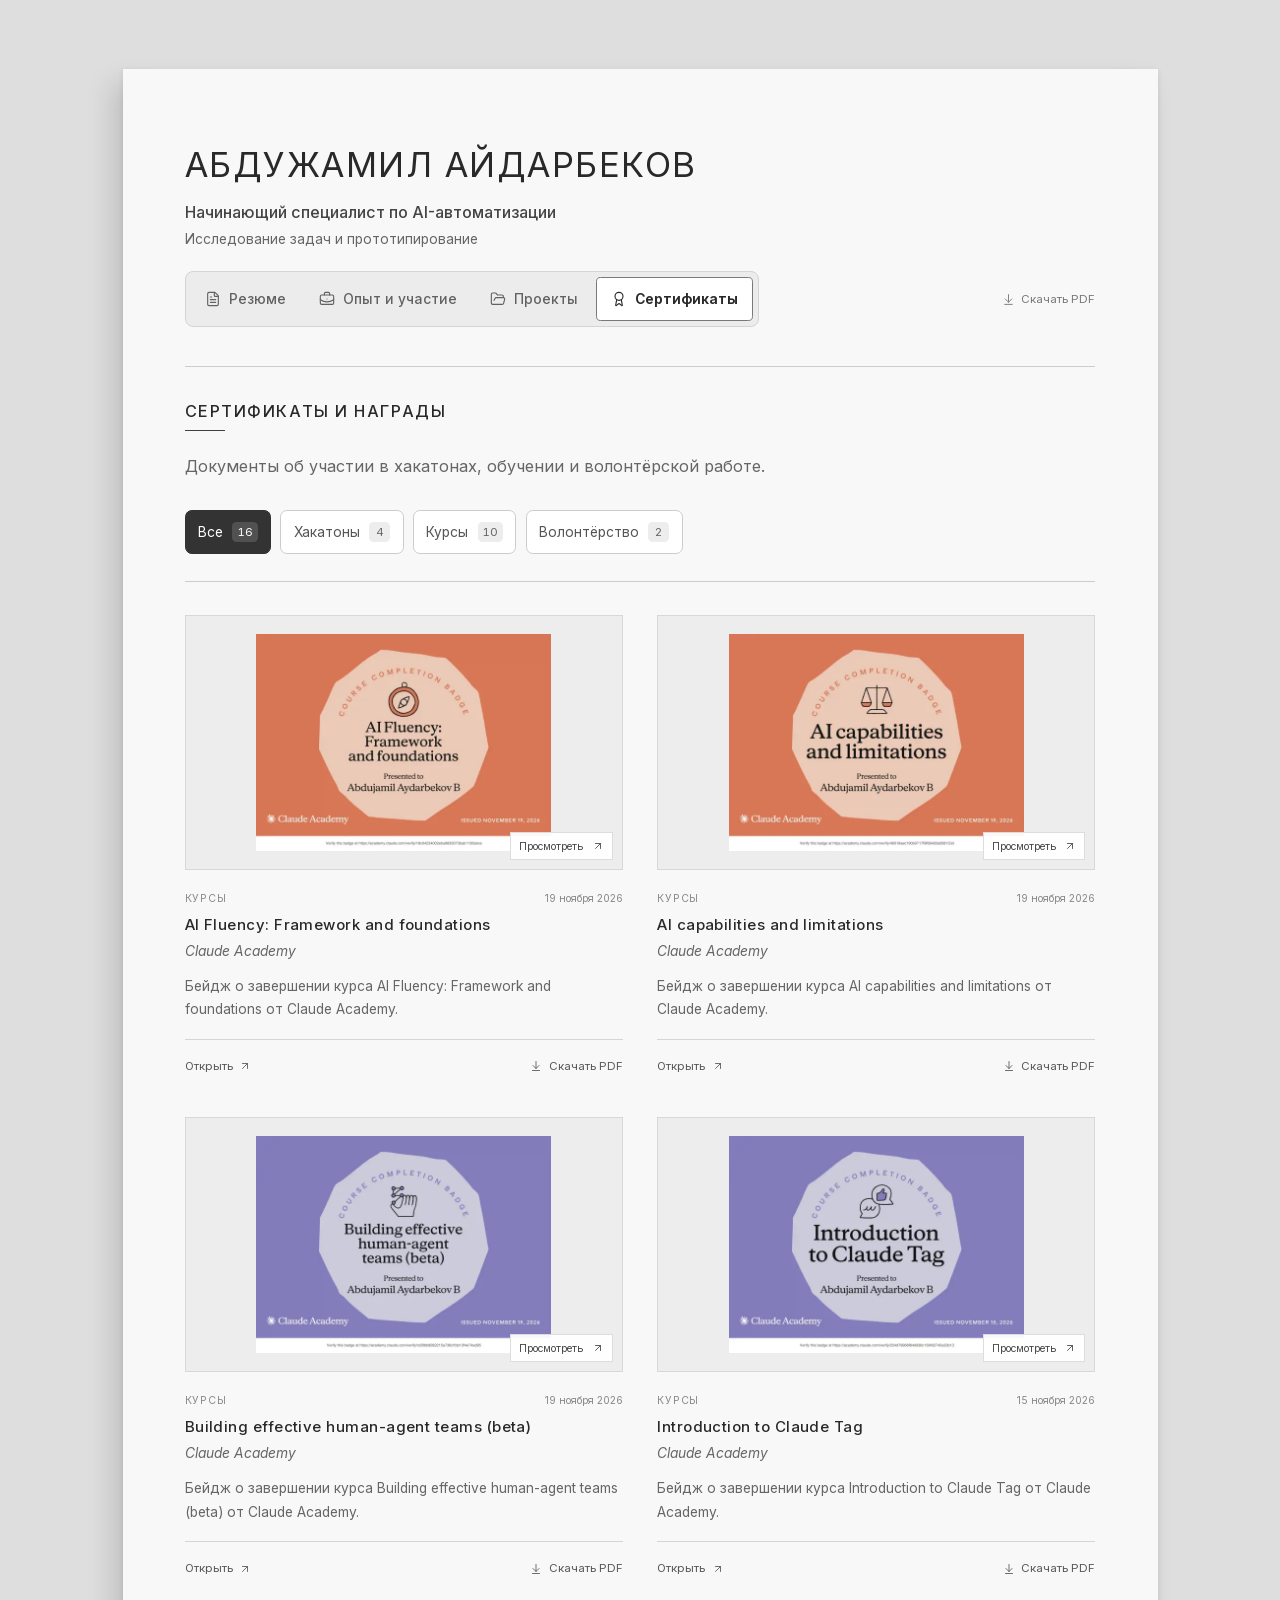
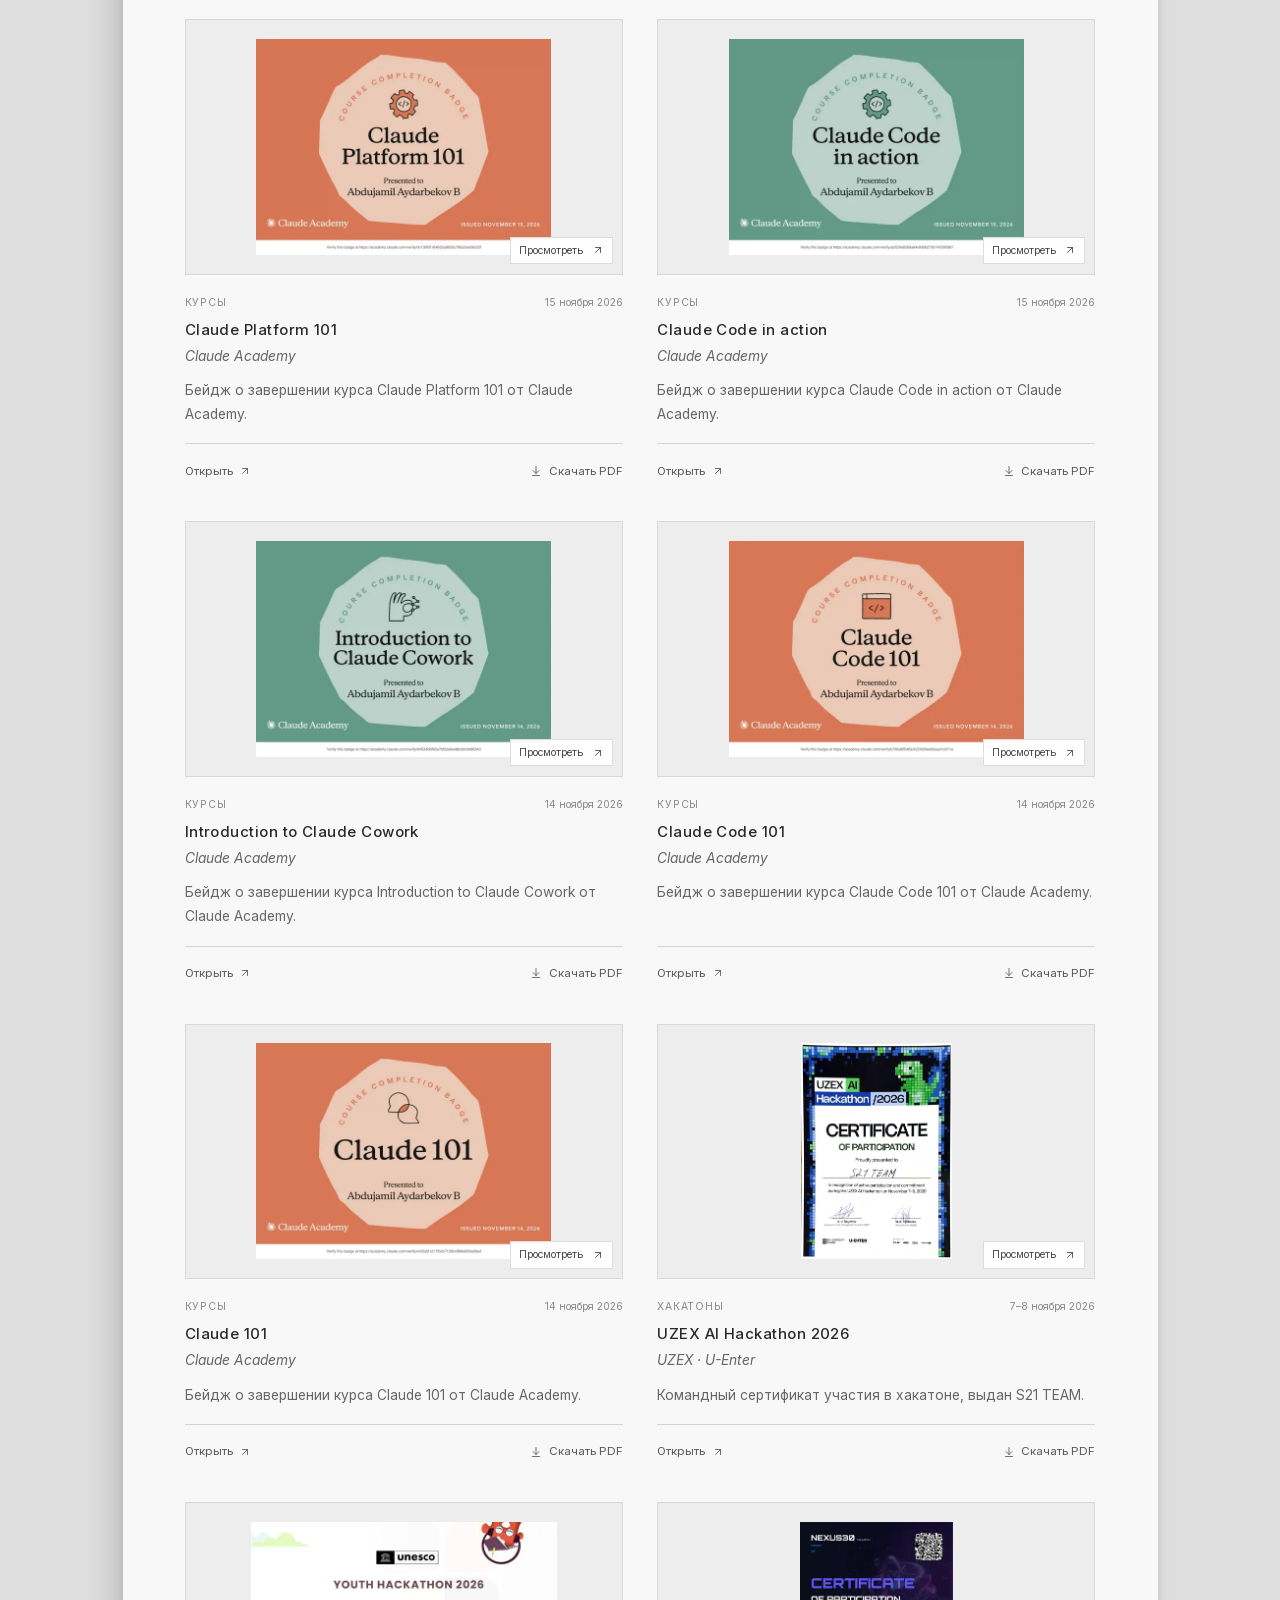
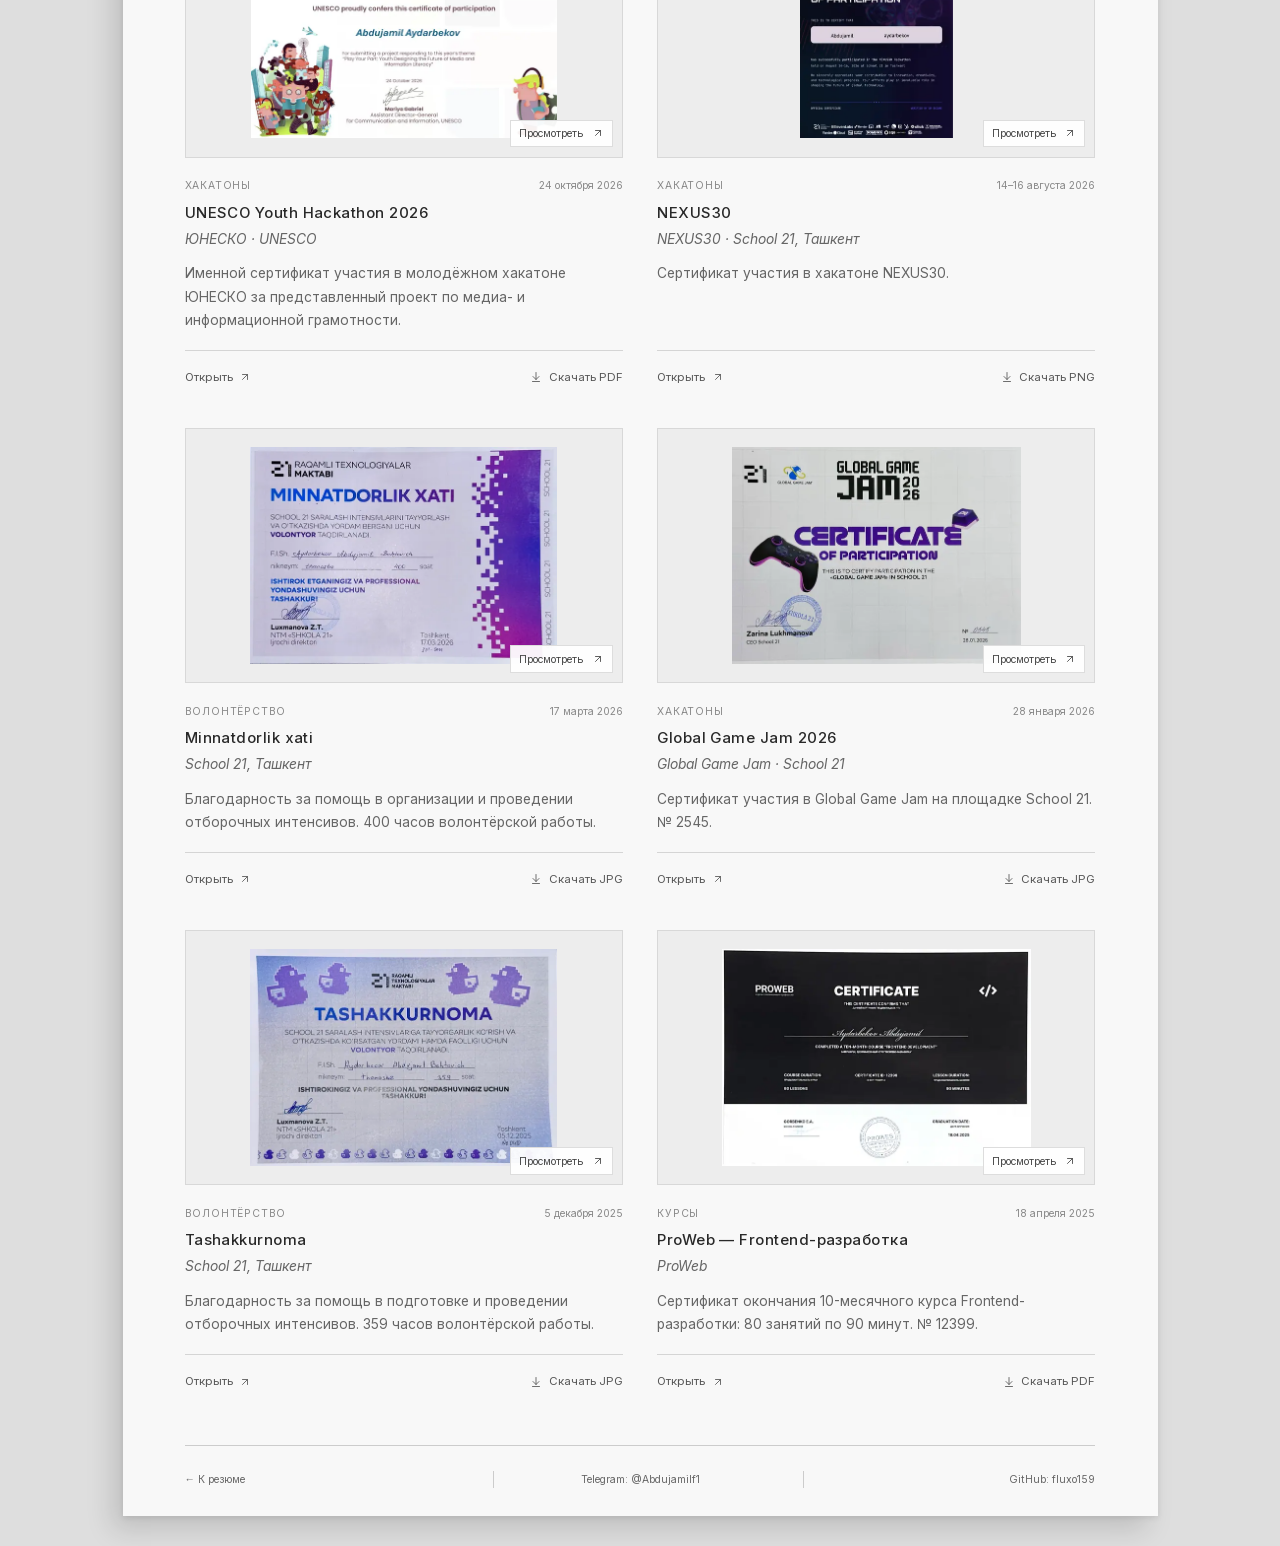
==== commit c4001289: "Publish personal CV" ====
--- a/certificates/index.html
+++ b/certificates/index.html
@@ -1,2 +1,2 @@
-<!DOCTYPE html><html lang="ru"><head><meta charSet="utf-8"/><meta name="viewport" content="width=device-width, initial-scale=1"/><link rel="stylesheet" href="/_next/static/css/global-error.BtD9AKgN.css" data-precedence="vite-rsc/client-reference"/><link rel="stylesheet" href="/_next/static/css/index.BtD9AKgN.css" data-rsc-css-href="/_next/static/css/index.BtD9AKgN.css" data-precedence="vite-rsc/importer-resources"/><link rel="modulepreload" fetchPriority="low" href="/_next/static/chunks/index-D4bVb5FG.js"/><script src="/_next/static/chunks/rolldown-runtime-C60lm6uB.js" type="module" async=""></script><script src="/_next/static/chunks/framework-D_rUT4EX.js" type="module" async=""></script><link rel="modulepreload" href="/_next/static/chunks/global-error-BntAvw6n.js" crossorigin=""/><link rel="modulepreload" href="/_next/static/chunks/site-status-BoY7AfiD.js" crossorigin=""/><link rel="modulepreload" href="/_next/static/chunks/scroll-cat-Cgxdnczf.js" crossorigin=""/><link rel="modulepreload" href="/_next/static/chunks/error-q19vY5T-.js" crossorigin=""/><link rel="modulepreload" href="/_next/static/chunks/layout-segment-context-CorQvE3l.js" crossorigin=""/><link rel="modulepreload" href="/_next/static/chunks/smooth-scroll-YlwpIvxB.js" crossorigin=""/><link rel="modulepreload" href="/_next/static/chunks/Icon-Ci2Hv__g.js" crossorigin=""/><link rel="modulepreload" href="/_next/static/chunks/certificate-gallery-DWVsQN-x.js" crossorigin=""/><title>Сертификаты — Абдужамил Айдарбеков</title><meta name="description" content="Сертификаты хакатонов, обучения и благодарности за волонтёрскую работу Абдужамила Айдарбекова."/><meta property="og:title" content="Сертификаты — Абдужамил Айдарбеков"/><meta property="og:description" content="Хакатоны, обучение и волонтёрство: сертификаты и подтверждения участия."/><meta property="og:url" content="https://fluxo159.github.io/certificates"/><meta property="og:type" content="website"/><meta property="og:locale" content="ru_RU"/><meta property="og:image" content="https://fluxo159.github.io/social-preview.png"/><meta property="og:image:width" content="1200"/><meta property="og:image:height" content="630"/><meta property="og:image:alt" content="Абдужамил Айдарбеков — Начинающий специалист по AI-автоматизации. Исследование задач и прототипирование."/><meta name="twitter:card" content="summary_large_image"/><meta name="twitter:title" content="Сертификаты — Абдужамил Айдарбеков"/><meta name="twitter:description" content="Хакатоны, обучение и волонтёрство: сертификаты и подтверждения участия."/><meta name="twitter:image" content="https://fluxo159.github.io/social-preview.png"/><link rel="shortcut icon" href="/favicon.svg"/><link rel="icon" href="/favicon.svg"/><link rel="canonical" href="https://fluxo159.github.io/certificates"/><script>Object.assign(((self[Symbol.for("vinext.navigationRuntime")]??={bootstrap:{routeManifest:null},functions:{}}).bootstrap.rsc??={rsc:[]}),{params:{},nav:{"pathname":"/certificates","searchParams":[]}})</script><link rel="modulepreload" href="/_next/static/chunks/index-D4bVb5FG.js" />
-</head><body><a class="skip-link" href="#certificates">К сертификатам</a><main class="resume certificates-page"><header class="resume-header"><h1>Абдужамил Айдарбеков</h1><p class="resume-role">Начинающий специалист по AI-автоматизации<span>Исследование задач и прототипирование</span></p><div class="header-bottom"><nav class="document-nav" aria-label="Разделы сайта"><a href="/"><svg xmlns="http://www.w3.org/2000/svg" width="16" height="16" viewBox="0 0 24 24" fill="none" stroke="currentColor" stroke-width="2" stroke-linecap="round" stroke-linejoin="round" class="lucide lucide-file-text" aria-hidden="true"><path d="M6 22a2 2 0 0 1-2-2V4a2 2 0 0 1 2-2h8a2.4 2.4 0 0 1 1.704.706l3.588 3.588A2.4 2.4 0 0 1 20 8v12a2 2 0 0 1-2 2z"></path><path d="M14 2v5a1 1 0 0 0 1 1h5"></path><path d="M10 9H8"></path><path d="M16 13H8"></path><path d="M16 17H8"></path></svg>Резюме</a><a href="/projects"><svg xmlns="http://www.w3.org/2000/svg" width="16" height="16" viewBox="0 0 24 24" fill="none" stroke="currentColor" stroke-width="2" stroke-linecap="round" stroke-linejoin="round" class="lucide lucide-folder-open" aria-hidden="true"><path d="m6 14 1.5-2.9A2 2 0 0 1 9.24 10H20a2 2 0 0 1 1.94 2.5l-1.54 6a2 2 0 0 1-1.95 1.5H4a2 2 0 0 1-2-2V5a2 2 0 0 1 2-2h3.9a2 2 0 0 1 1.69.9l.81 1.2a2 2 0 0 0 1.67.9H18a2 2 0 0 1 2 2v2"></path></svg>Проекты</a><a href="/certificates" aria-current="page"><svg xmlns="http://www.w3.org/2000/svg" width="16" height="16" viewBox="0 0 24 24" fill="none" stroke="currentColor" stroke-width="2" stroke-linecap="round" stroke-linejoin="round" class="lucide lucide-award" aria-hidden="true"><path d="m15.477 12.89 1.515 8.526a.5.5 0 0 1-.81.47l-3.58-2.687a1 1 0 0 0-1.197 0l-3.586 2.686a.5.5 0 0 1-.81-.469l1.514-8.526"></path><circle cx="12" cy="8" r="6"></circle></svg>Сертификаты</a></nav><a class="header-download" href="/Abdujamil_Aydarbekov_CV.pdf" download=""><svg xmlns="http://www.w3.org/2000/svg" width="13" height="13" viewBox="0 0 24 24" fill="none" stroke="currentColor" stroke-width="2" stroke-linecap="round" stroke-linejoin="round" class="lucide lucide-arrow-down-to-line" aria-hidden="true"><path d="M12 17V3"></path><path d="m6 11 6 6 6-6"></path><path d="M19 21H5"></path></svg>Скачать PDF</a></div></header><section class="certificates-intro" id="certificates"><h2 class="section-title">Сертификаты и награды</h2><p>Документы об участии в хакатонах, обучении и волонтёрской работе.</p></section><div class="certificate-filters" aria-label="Категории сертификатов"><button type="button" aria-pressed="true">Все<span>16</span></button><button type="button" aria-pressed="false">Хакатоны<span>4</span></button><button type="button" aria-pressed="false">Курсы<span>10</span></button><button type="button" aria-pressed="false">Волонтёрство<span>2</span></button></div><div class="certificate-grid" aria-live="polite" aria-atomic="false"><article id="claude-ai-fluency-2026" class="certificate-card"><button class="certificate-preview" aria-label="Просмотреть: AI Fluency: Framework and foundations"><img src="/certificates/previews/claude-ai-fluency-2026.8205feb20b.webp" width="600" height="440" alt="Превью документа AI Fluency: Framework and foundations" loading="eager" decoding="async"/><span class="certificate-preview-label">Просмотреть <svg xmlns="http://www.w3.org/2000/svg" width="12" height="12" viewBox="0 0 24 24" fill="none" stroke="currentColor" stroke-width="2" stroke-linecap="round" stroke-linejoin="round" class="lucide lucide-arrow-up-right" aria-hidden="true"><path d="M7 7h10v10"></path><path d="M7 17 17 7"></path></svg></span></button><div class="certificate-meta"><span>Курсы</span><time dateTime="2026-11-19">19 ноября 2026</time></div><h3>AI Fluency: Framework and foundations</h3><p class="certificate-issuer">Claude Academy</p><p class="certificate-description">Бейдж о завершении курса AI Fluency: Framework and foundations от Claude Academy.</p><div class="certificate-actions"><button>Открыть <svg xmlns="http://www.w3.org/2000/svg" width="12" height="12" viewBox="0 0 24 24" fill="none" stroke="currentColor" stroke-width="2" stroke-linecap="round" stroke-linejoin="round" class="lucide lucide-arrow-up-right" aria-hidden="true"><path d="M7 7h10v10"></path><path d="M7 17 17 7"></path></svg></button><a href="/certificates/claude-ai-fluency-2026.pdf" download="" aria-label="Скачать: AI Fluency: Framework and foundations"><svg xmlns="http://www.w3.org/2000/svg" width="12" height="12" viewBox="0 0 24 24" fill="none" stroke="currentColor" stroke-width="2" stroke-linecap="round" stroke-linejoin="round" class="lucide lucide-arrow-down-to-line" aria-hidden="true"><path d="M12 17V3"></path><path d="m6 11 6 6 6-6"></path><path d="M19 21H5"></path></svg>Скачать <!-- -->PDF</a></div></article><article id="claude-ai-capabilities-2026" class="certificate-card"><button class="certificate-preview" aria-label="Просмотреть: AI capabilities and limitations"><img src="/certificates/previews/claude-ai-capabilities-2026.2090c84a2e.webp" width="600" height="440" alt="Превью документа AI capabilities and limitations" loading="lazy" decoding="async"/><span class="certificate-preview-label">Просмотреть <svg xmlns="http://www.w3.org/2000/svg" width="12" height="12" viewBox="0 0 24 24" fill="none" stroke="currentColor" stroke-width="2" stroke-linecap="round" stroke-linejoin="round" class="lucide lucide-arrow-up-right" aria-hidden="true"><path d="M7 7h10v10"></path><path d="M7 17 17 7"></path></svg></span></button><div class="certificate-meta"><span>Курсы</span><time dateTime="2026-11-19">19 ноября 2026</time></div><h3>AI capabilities and limitations</h3><p class="certificate-issuer">Claude Academy</p><p class="certificate-description">Бейдж о завершении курса AI capabilities and limitations от Claude Academy.</p><div class="certificate-actions"><button>Открыть <svg xmlns="http://www.w3.org/2000/svg" width="12" height="12" viewBox="0 0 24 24" fill="none" stroke="currentColor" stroke-width="2" stroke-linecap="round" stroke-linejoin="round" class="lucide lucide-arrow-up-right" aria-hidden="true"><path d="M7 7h10v10"></path><path d="M7 17 17 7"></path></svg></button><a href="/certificates/claude-ai-capabilities-2026.pdf" download="" aria-label="Скачать: AI capabilities and limitations"><svg xmlns="http://www.w3.org/2000/svg" width="12" height="12" viewBox="0 0 24 24" fill="none" stroke="currentColor" stroke-width="2" stroke-linecap="round" stroke-linejoin="round" class="lucide lucide-arrow-down-to-line" aria-hidden="true"><path d="M12 17V3"></path><path d="m6 11 6 6 6-6"></path><path d="M19 21H5"></path></svg>Скачать <!-- -->PDF</a></div></article><article id="claude-human-agent-teams-2026" class="certificate-card"><button class="certificate-preview" aria-label="Просмотреть: Building effective human-agent teams (beta)"><img src="/certificates/previews/claude-human-agent-teams-2026.3b3284fa55.webp" width="600" height="440" alt="Превью документа Building effective human-agent teams (beta)" loading="lazy" decoding="async"/><span class="certificate-preview-label">Просмотреть <svg xmlns="http://www.w3.org/2000/svg" width="12" height="12" viewBox="0 0 24 24" fill="none" stroke="currentColor" stroke-width="2" stroke-linecap="round" stroke-linejoin="round" class="lucide lucide-arrow-up-right" aria-hidden="true"><path d="M7 7h10v10"></path><path d="M7 17 17 7"></path></svg></span></button><div class="certificate-meta"><span>Курсы</span><time dateTime="2026-11-19">19 ноября 2026</time></div><h3>Building effective human-agent teams (beta)</h3><p class="certificate-issuer">Claude Academy</p><p class="certificate-description">Бейдж о завершении курса Building effective human-agent teams (beta) от Claude Academy.</p><div class="certificate-actions"><button>Открыть <svg xmlns="http://www.w3.org/2000/svg" width="12" height="12" viewBox="0 0 24 24" fill="none" stroke="currentColor" stroke-width="2" stroke-linecap="round" stroke-linejoin="round" class="lucide lucide-arrow-up-right" aria-hidden="true"><path d="M7 7h10v10"></path><path d="M7 17 17 7"></path></svg></button><a href="/certificates/claude-human-agent-teams-2026.pdf" download="" aria-label="Скачать: Building effective human-agent teams (beta)"><svg xmlns="http://www.w3.org/2000/svg" width="12" height="12" viewBox="0 0 24 24" fill="none" stroke="currentColor" stroke-width="2" stroke-linecap="round" stroke-linejoin="round" class="lucide lucide-arrow-down-to-line" aria-hidden="true"><path d="M12 17V3"></path><path d="m6 11 6 6 6-6"></path><path d="M19 21H5"></path></svg>Скачать <!-- -->PDF</a></div></article><article id="claude-tag-2026" class="certificate-card"><button class="certificate-preview" aria-label="Просмотреть: Introduction to Claude Tag"><img src="/certificates/previews/claude-tag-2026.164be7d97e.webp" width="600" height="440" alt="Превью документа Introduction to Claude Tag" loading="lazy" decoding="async"/><span class="certificate-preview-label">Просмотреть <svg xmlns="http://www.w3.org/2000/svg" width="12" height="12" viewBox="0 0 24 24" fill="none" stroke="currentColor" stroke-width="2" stroke-linecap="round" stroke-linejoin="round" class="lucide lucide-arrow-up-right" aria-hidden="true"><path d="M7 7h10v10"></path><path d="M7 17 17 7"></path></svg></span></button><div class="certificate-meta"><span>Курсы</span><time dateTime="2026-11-15">15 ноября 2026</time></div><h3>Introduction to Claude Tag</h3><p class="certificate-issuer">Claude Academy</p><p class="certificate-description">Бейдж о завершении курса Introduction to Claude Tag от Claude Academy.</p><div class="certificate-actions"><button>Открыть <svg xmlns="http://www.w3.org/2000/svg" width="12" height="12" viewBox="0 0 24 24" fill="none" stroke="currentColor" stroke-width="2" stroke-linecap="round" stroke-linejoin="round" class="lucide lucide-arrow-up-right" aria-hidden="true"><path d="M7 7h10v10"></path><path d="M7 17 17 7"></path></svg></button><a href="/certificates/claude-tag-2026.pdf" download="" aria-label="Скачать: Introduction to Claude Tag"><svg xmlns="http://www.w3.org/2000/svg" width="12" height="12" viewBox="0 0 24 24" fill="none" stroke="currentColor" stroke-width="2" stroke-linecap="round" stroke-linejoin="round" class="lucide lucide-arrow-down-to-line" aria-hidden="true"><path d="M12 17V3"></path><path d="m6 11 6 6 6-6"></path><path d="M19 21H5"></path></svg>Скачать <!-- -->PDF</a></div></article><article id="claude-platform-101-2026" class="certificate-card"><button class="certificate-preview" aria-label="Просмотреть: Claude Platform 101"><img src="/certificates/previews/claude-platform-101-2026.7ca4a692a2.webp" width="600" height="440" alt="Превью документа Claude Platform 101" loading="lazy" decoding="async"/><span class="certificate-preview-label">Просмотреть <svg xmlns="http://www.w3.org/2000/svg" width="12" height="12" viewBox="0 0 24 24" fill="none" stroke="currentColor" stroke-width="2" stroke-linecap="round" stroke-linejoin="round" class="lucide lucide-arrow-up-right" aria-hidden="true"><path d="M7 7h10v10"></path><path d="M7 17 17 7"></path></svg></span></button><div class="certificate-meta"><span>Курсы</span><time dateTime="2026-11-15">15 ноября 2026</time></div><h3>Claude Platform 101</h3><p class="certificate-issuer">Claude Academy</p><p class="certificate-description">Бейдж о завершении курса Claude Platform 101 от Claude Academy.</p><div class="certificate-actions"><button>Открыть <svg xmlns="http://www.w3.org/2000/svg" width="12" height="12" viewBox="0 0 24 24" fill="none" stroke="currentColor" stroke-width="2" stroke-linecap="round" stroke-linejoin="round" class="lucide lucide-arrow-up-right" aria-hidden="true"><path d="M7 7h10v10"></path><path d="M7 17 17 7"></path></svg></button><a href="/certificates/claude-platform-101-2026.pdf" download="" aria-label="Скачать: Claude Platform 101"><svg xmlns="http://www.w3.org/2000/svg" width="12" height="12" viewBox="0 0 24 24" fill="none" stroke="currentColor" stroke-width="2" stroke-linecap="round" stroke-linejoin="round" class="lucide lucide-arrow-down-to-line" aria-hidden="true"><path d="M12 17V3"></path><path d="m6 11 6 6 6-6"></path><path d="M19 21H5"></path></svg>Скачать <!-- -->PDF</a></div></article><article id="claude-code-in-action-2026" class="certificate-card"><button class="certificate-preview" aria-label="Просмотреть: Claude Code in action"><img src="/certificates/previews/claude-code-in-action-2026.4bcea67114.webp" width="600" height="440" alt="Превью документа Claude Code in action" loading="lazy" decoding="async"/><span class="certificate-preview-label">Просмотреть <svg xmlns="http://www.w3.org/2000/svg" width="12" height="12" viewBox="0 0 24 24" fill="none" stroke="currentColor" stroke-width="2" stroke-linecap="round" stroke-linejoin="round" class="lucide lucide-arrow-up-right" aria-hidden="true"><path d="M7 7h10v10"></path><path d="M7 17 17 7"></path></svg></span></button><div class="certificate-meta"><span>Курсы</span><time dateTime="2026-11-15">15 ноября 2026</time></div><h3>Claude Code in action</h3><p class="certificate-issuer">Claude Academy</p><p class="certificate-description">Бейдж о завершении курса Claude Code in action от Claude Academy.</p><div class="certificate-actions"><button>Открыть <svg xmlns="http://www.w3.org/2000/svg" width="12" height="12" viewBox="0 0 24 24" fill="none" stroke="currentColor" stroke-width="2" stroke-linecap="round" stroke-linejoin="round" class="lucide lucide-arrow-up-right" aria-hidden="true"><path d="M7 7h10v10"></path><path d="M7 17 17 7"></path></svg></button><a href="/certificates/claude-code-in-action-2026.pdf" download="" aria-label="Скачать: Claude Code in action"><svg xmlns="http://www.w3.org/2000/svg" width="12" height="12" viewBox="0 0 24 24" fill="none" stroke="currentColor" stroke-width="2" stroke-linecap="round" stroke-linejoin="round" class="lucide lucide-arrow-down-to-line" aria-hidden="true"><path d="M12 17V3"></path><path d="m6 11 6 6 6-6"></path><path d="M19 21H5"></path></svg>Скачать <!-- -->PDF</a></div></article><article id="claude-cowork-2026" class="certificate-card"><button class="certificate-preview" aria-label="Просмотреть: Introduction to Claude Cowork"><img src="/certificates/previews/claude-cowork-2026.fece789e39.webp" width="600" height="440" alt="Превью документа Introduction to Claude Cowork" loading="lazy" decoding="async"/><span class="certificate-preview-label">Просмотреть <svg xmlns="http://www.w3.org/2000/svg" width="12" height="12" viewBox="0 0 24 24" fill="none" stroke="currentColor" stroke-width="2" stroke-linecap="round" stroke-linejoin="round" class="lucide lucide-arrow-up-right" aria-hidden="true"><path d="M7 7h10v10"></path><path d="M7 17 17 7"></path></svg></span></button><div class="certificate-meta"><span>Курсы</span><time dateTime="2026-11-14">14 ноября 2026</time></div><h3>Introduction to Claude Cowork</h3><p class="certificate-issuer">Claude Academy</p><p class="certificate-description">Бейдж о завершении курса Introduction to Claude Cowork от Claude Academy.</p><div class="certificate-actions"><button>Открыть <svg xmlns="http://www.w3.org/2000/svg" width="12" height="12" viewBox="0 0 24 24" fill="none" stroke="currentColor" stroke-width="2" stroke-linecap="round" stroke-linejoin="round" class="lucide lucide-arrow-up-right" aria-hidden="true"><path d="M7 7h10v10"></path><path d="M7 17 17 7"></path></svg></button><a href="/certificates/claude-cowork-2026.pdf" download="" aria-label="Скачать: Introduction to Claude Cowork"><svg xmlns="http://www.w3.org/2000/svg" width="12" height="12" viewBox="0 0 24 24" fill="none" stroke="currentColor" stroke-width="2" stroke-linecap="round" stroke-linejoin="round" class="lucide lucide-arrow-down-to-line" aria-hidden="true"><path d="M12 17V3"></path><path d="m6 11 6 6 6-6"></path><path d="M19 21H5"></path></svg>Скачать <!-- -->PDF</a></div></article><article id="claude-code-101-2026" class="certificate-card"><button class="certificate-preview" aria-label="Просмотреть: Claude Code 101"><img src="/certificates/previews/claude-code-101-2026.d187298c43.webp" width="600" height="440" alt="Превью документа Claude Code 101" loading="lazy" decoding="async"/><span class="certificate-preview-label">Просмотреть <svg xmlns="http://www.w3.org/2000/svg" width="12" height="12" viewBox="0 0 24 24" fill="none" stroke="currentColor" stroke-width="2" stroke-linecap="round" stroke-linejoin="round" class="lucide lucide-arrow-up-right" aria-hidden="true"><path d="M7 7h10v10"></path><path d="M7 17 17 7"></path></svg></span></button><div class="certificate-meta"><span>Курсы</span><time dateTime="2026-11-14">14 ноября 2026</time></div><h3>Claude Code 101</h3><p class="certificate-issuer">Claude Academy</p><p class="certificate-description">Бейдж о завершении курса Claude Code 101 от Claude Academy.</p><div class="certificate-actions"><button>Открыть <svg xmlns="http://www.w3.org/2000/svg" width="12" height="12" viewBox="0 0 24 24" fill="none" stroke="currentColor" stroke-width="2" stroke-linecap="round" stroke-linejoin="round" class="lucide lucide-arrow-up-right" aria-hidden="true"><path d="M7 7h10v10"></path><path d="M7 17 17 7"></path></svg></button><a href="/certificates/claude-code-101-2026.pdf" download="" aria-label="Скачать: Claude Code 101"><svg xmlns="http://www.w3.org/2000/svg" width="12" height="12" viewBox="0 0 24 24" fill="none" stroke="currentColor" stroke-width="2" stroke-linecap="round" stroke-linejoin="round" class="lucide lucide-arrow-down-to-line" aria-hidden="true"><path d="M12 17V3"></path><path d="m6 11 6 6 6-6"></path><path d="M19 21H5"></path></svg>Скачать <!-- -->PDF</a></div></article><article id="claude-101-2026" class="certificate-card"><button class="certificate-preview" aria-label="Просмотреть: Claude 101"><img src="/certificates/previews/claude-101-2026.1d307a9bdc.webp" width="600" height="440" alt="Превью документа Claude 101" loading="lazy" decoding="async"/><span class="certificate-preview-label">Просмотреть <svg xmlns="http://www.w3.org/2000/svg" width="12" height="12" viewBox="0 0 24 24" fill="none" stroke="currentColor" stroke-width="2" stroke-linecap="round" stroke-linejoin="round" class="lucide lucide-arrow-up-right" aria-hidden="true"><path d="M7 7h10v10"></path><path d="M7 17 17 7"></path></svg></span></button><div class="certificate-meta"><span>Курсы</span><time dateTime="2026-11-14">14 ноября 2026</time></div><h3>Claude 101</h3><p class="certificate-issuer">Claude Academy</p><p class="certificate-description">Бейдж о завершении курса Claude 101 от Claude Academy.</p><div class="certificate-actions"><button>Открыть <svg xmlns="http://www.w3.org/2000/svg" width="12" height="12" viewBox="0 0 24 24" fill="none" stroke="currentColor" stroke-width="2" stroke-linecap="round" stroke-linejoin="round" class="lucide lucide-arrow-up-right" aria-hidden="true"><path d="M7 7h10v10"></path><path d="M7 17 17 7"></path></svg></button><a href="/certificates/claude-101-2026.pdf" download="" aria-label="Скачать: Claude 101"><svg xmlns="http://www.w3.org/2000/svg" width="12" height="12" viewBox="0 0 24 24" fill="none" stroke="currentColor" stroke-width="2" stroke-linecap="round" stroke-linejoin="round" class="lucide lucide-arrow-down-to-line" aria-hidden="true"><path d="M12 17V3"></path><path d="m6 11 6 6 6-6"></path><path d="M19 21H5"></path></svg>Скачать <!-- -->PDF</a></div></article><article id="uzex-ai-2026" class="certificate-card"><button class="certificate-preview" aria-label="Просмотреть: UZEX AI Hackathon 2026"><img src="/certificates/previews/uzex-ai-hackathon-2026.a1e4adc8ce.webp" width="307" height="440" alt="Превью документа UZEX AI Hackathon 2026" loading="lazy" decoding="async"/><span class="certificate-preview-label">Просмотреть <svg xmlns="http://www.w3.org/2000/svg" width="12" height="12" viewBox="0 0 24 24" fill="none" stroke="currentColor" stroke-width="2" stroke-linecap="round" stroke-linejoin="round" class="lucide lucide-arrow-up-right" aria-hidden="true"><path d="M7 7h10v10"></path><path d="M7 17 17 7"></path></svg></span></button><div class="certificate-meta"><span>Хакатоны</span><time dateTime="2026-11-08">7–8 ноября 2026</time></div><h3>UZEX AI Hackathon 2026</h3><p class="certificate-issuer">UZEX · U-Enter</p><p class="certificate-description">Командный сертификат участия в хакатоне, выдан S21 TEAM.</p><div class="certificate-actions"><button>Открыть <svg xmlns="http://www.w3.org/2000/svg" width="12" height="12" viewBox="0 0 24 24" fill="none" stroke="currentColor" stroke-width="2" stroke-linecap="round" stroke-linejoin="round" class="lucide lucide-arrow-up-right" aria-hidden="true"><path d="M7 7h10v10"></path><path d="M7 17 17 7"></path></svg></button><a href="/certificates/uzex-ai-hackathon-2026.pdf" download="" aria-label="Скачать: UZEX AI Hackathon 2026"><svg xmlns="http://www.w3.org/2000/svg" width="12" height="12" viewBox="0 0 24 24" fill="none" stroke="currentColor" stroke-width="2" stroke-linecap="round" stroke-linejoin="round" class="lucide lucide-arrow-down-to-line" aria-hidden="true"><path d="M12 17V3"></path><path d="m6 11 6 6 6-6"></path><path d="M19 21H5"></path></svg>Скачать <!-- -->PDF</a></div></article><article id="unesco-youth-2026" class="certificate-card"><button class="certificate-preview" aria-label="Просмотреть: UNESCO Youth Hackathon 2026"><img src="/certificates/previews/unesco-youth-hackathon-2026.617e7700b1.webp" width="622" height="440" alt="Превью документа UNESCO Youth Hackathon 2026" loading="lazy" decoding="async"/><span class="certificate-preview-label">Просмотреть <svg xmlns="http://www.w3.org/2000/svg" width="12" height="12" viewBox="0 0 24 24" fill="none" stroke="currentColor" stroke-width="2" stroke-linecap="round" stroke-linejoin="round" class="lucide lucide-arrow-up-right" aria-hidden="true"><path d="M7 7h10v10"></path><path d="M7 17 17 7"></path></svg></span></button><div class="certificate-meta"><span>Хакатоны</span><time dateTime="2026-10-24">24 октября 2026</time></div><h3>UNESCO Youth Hackathon 2026</h3><p class="certificate-issuer">ЮНЕСКО · UNESCO</p><p class="certificate-description">Именной сертификат участия в молодёжном хакатоне ЮНЕСКО за представленный проект по медиа- и информационной грамотности.</p><div class="certificate-actions"><button>Открыть <svg xmlns="http://www.w3.org/2000/svg" width="12" height="12" viewBox="0 0 24 24" fill="none" stroke="currentColor" stroke-width="2" stroke-linecap="round" stroke-linejoin="round" class="lucide lucide-arrow-up-right" aria-hidden="true"><path d="M7 7h10v10"></path><path d="M7 17 17 7"></path></svg></button><a href="/certificates/unesco-youth-hackathon-2026.pdf" download="" aria-label="Скачать: UNESCO Youth Hackathon 2026"><svg xmlns="http://www.w3.org/2000/svg" width="12" height="12" viewBox="0 0 24 24" fill="none" stroke="currentColor" stroke-width="2" stroke-linecap="round" stroke-linejoin="round" class="lucide lucide-arrow-down-to-line" aria-hidden="true"><path d="M12 17V3"></path><path d="m6 11 6 6 6-6"></path><path d="M19 21H5"></path></svg>Скачать <!-- -->PDF</a></div></article><article id="nexus30" class="certificate-card"><button class="certificate-preview" aria-label="Просмотреть: NEXUS30"><img src="/certificates/previews/nexus30.a48b641e36.webp" width="311" height="440" alt="Превью документа NEXUS30" loading="lazy" decoding="async"/><span class="certificate-preview-label">Просмотреть <svg xmlns="http://www.w3.org/2000/svg" width="12" height="12" viewBox="0 0 24 24" fill="none" stroke="currentColor" stroke-width="2" stroke-linecap="round" stroke-linejoin="round" class="lucide lucide-arrow-up-right" aria-hidden="true"><path d="M7 7h10v10"></path><path d="M7 17 17 7"></path></svg></span></button><div class="certificate-meta"><span>Хакатоны</span><time dateTime="2026-08-16">14–16 августа 2026</time></div><h3>NEXUS30</h3><p class="certificate-issuer">NEXUS30 · School 21, Ташкент</p><p class="certificate-description">Сертификат участия в хакатоне NEXUS30.</p><div class="certificate-actions"><button>Открыть <svg xmlns="http://www.w3.org/2000/svg" width="12" height="12" viewBox="0 0 24 24" fill="none" stroke="currentColor" stroke-width="2" stroke-linecap="round" stroke-linejoin="round" class="lucide lucide-arrow-up-right" aria-hidden="true"><path d="M7 7h10v10"></path><path d="M7 17 17 7"></path></svg></button><a href="/certificates/nexus30.png" download="" aria-label="Скачать: NEXUS30"><svg xmlns="http://www.w3.org/2000/svg" width="12" height="12" viewBox="0 0 24 24" fill="none" stroke="currentColor" stroke-width="2" stroke-linecap="round" stroke-linejoin="round" class="lucide lucide-arrow-down-to-line" aria-hidden="true"><path d="M12 17V3"></path><path d="m6 11 6 6 6-6"></path><path d="M19 21H5"></path></svg>Скачать <!-- -->PNG</a></div></article><article id="school21-400h" class="certificate-card"><button class="certificate-preview" aria-label="Просмотреть: Minnatdorlik xati"><img src="/certificates/previews/school21-400h.1392e6698e.webp" width="625" height="440" alt="Превью документа Minnatdorlik xati" loading="lazy" decoding="async"/><span class="certificate-preview-label">Просмотреть <svg xmlns="http://www.w3.org/2000/svg" width="12" height="12" viewBox="0 0 24 24" fill="none" stroke="currentColor" stroke-width="2" stroke-linecap="round" stroke-linejoin="round" class="lucide lucide-arrow-up-right" aria-hidden="true"><path d="M7 7h10v10"></path><path d="M7 17 17 7"></path></svg></span></button><div class="certificate-meta"><span>Волонтёрство</span><time dateTime="2026-03-17">17 марта 2026</time></div><h3>Minnatdorlik xati</h3><p class="certificate-issuer">School 21, Ташкент</p><p class="certificate-description">Благодарность за помощь в организации и проведении отборочных интенсивов. 400 часов волонтёрской работы.</p><div class="certificate-actions"><button>Открыть <svg xmlns="http://www.w3.org/2000/svg" width="12" height="12" viewBox="0 0 24 24" fill="none" stroke="currentColor" stroke-width="2" stroke-linecap="round" stroke-linejoin="round" class="lucide lucide-arrow-up-right" aria-hidden="true"><path d="M7 7h10v10"></path><path d="M7 17 17 7"></path></svg></button><a href="/certificates/school21-400h.jpg" download="" aria-label="Скачать: Minnatdorlik xati"><svg xmlns="http://www.w3.org/2000/svg" width="12" height="12" viewBox="0 0 24 24" fill="none" stroke="currentColor" stroke-width="2" stroke-linecap="round" stroke-linejoin="round" class="lucide lucide-arrow-down-to-line" aria-hidden="true"><path d="M12 17V3"></path><path d="m6 11 6 6 6-6"></path><path d="M19 21H5"></path></svg>Скачать <!-- -->JPG</a></div></article><article id="global-game-jam" class="certificate-card"><button class="certificate-preview" aria-label="Просмотреть: Global Game Jam 2026"><img src="/certificates/previews/global-game-jam.78d356caab.webp" width="587" height="440" alt="Превью документа Global Game Jam 2026" loading="lazy" decoding="async"/><span class="certificate-preview-label">Просмотреть <svg xmlns="http://www.w3.org/2000/svg" width="12" height="12" viewBox="0 0 24 24" fill="none" stroke="currentColor" stroke-width="2" stroke-linecap="round" stroke-linejoin="round" class="lucide lucide-arrow-up-right" aria-hidden="true"><path d="M7 7h10v10"></path><path d="M7 17 17 7"></path></svg></span></button><div class="certificate-meta"><span>Хакатоны</span><time dateTime="2026-01-28">28 января 2026</time></div><h3>Global Game Jam 2026</h3><p class="certificate-issuer">Global Game Jam · School 21</p><p class="certificate-description">Сертификат участия в Global Game Jam на площадке School 21. № 2545.</p><div class="certificate-actions"><button>Открыть <svg xmlns="http://www.w3.org/2000/svg" width="12" height="12" viewBox="0 0 24 24" fill="none" stroke="currentColor" stroke-width="2" stroke-linecap="round" stroke-linejoin="round" class="lucide lucide-arrow-up-right" aria-hidden="true"><path d="M7 7h10v10"></path><path d="M7 17 17 7"></path></svg></button><a href="/certificates/global-game-jam.jpg" download="" aria-label="Скачать: Global Game Jam 2026"><svg xmlns="http://www.w3.org/2000/svg" width="12" height="12" viewBox="0 0 24 24" fill="none" stroke="currentColor" stroke-width="2" stroke-linecap="round" stroke-linejoin="round" class="lucide lucide-arrow-down-to-line" aria-hidden="true"><path d="M12 17V3"></path><path d="m6 11 6 6 6-6"></path><path d="M19 21H5"></path></svg>Скачать <!-- -->JPG</a></div></article><article id="school21-359h" class="certificate-card"><button class="certificate-preview" aria-label="Просмотреть: Tashakkurnoma"><img src="/certificates/previews/school21-359h.76fd948e36.webp" width="625" height="440" alt="Превью документа Tashakkurnoma" loading="lazy" decoding="async"/><span class="certificate-preview-label">Просмотреть <svg xmlns="http://www.w3.org/2000/svg" width="12" height="12" viewBox="0 0 24 24" fill="none" stroke="currentColor" stroke-width="2" stroke-linecap="round" stroke-linejoin="round" class="lucide lucide-arrow-up-right" aria-hidden="true"><path d="M7 7h10v10"></path><path d="M7 17 17 7"></path></svg></span></button><div class="certificate-meta"><span>Волонтёрство</span><time dateTime="2025-12-05">5 декабря 2025</time></div><h3>Tashakkurnoma</h3><p class="certificate-issuer">School 21, Ташкент</p><p class="certificate-description">Благодарность за помощь в подготовке и проведении отборочных интенсивов. 359 часов волонтёрской работы.</p><div class="certificate-actions"><button>Открыть <svg xmlns="http://www.w3.org/2000/svg" width="12" height="12" viewBox="0 0 24 24" fill="none" stroke="currentColor" stroke-width="2" stroke-linecap="round" stroke-linejoin="round" class="lucide lucide-arrow-up-right" aria-hidden="true"><path d="M7 7h10v10"></path><path d="M7 17 17 7"></path></svg></button><a href="/certificates/school21-359h.jpg" download="" aria-label="Скачать: Tashakkurnoma"><svg xmlns="http://www.w3.org/2000/svg" width="12" height="12" viewBox="0 0 24 24" fill="none" stroke="currentColor" stroke-width="2" stroke-linecap="round" stroke-linejoin="round" class="lucide lucide-arrow-down-to-line" aria-hidden="true"><path d="M12 17V3"></path><path d="m6 11 6 6 6-6"></path><path d="M19 21H5"></path></svg>Скачать <!-- -->JPG</a></div></article><article id="proweb-frontend-2025" class="certificate-card"><button class="certificate-preview" aria-label="Просмотреть: ProWeb — Frontend-разработка"><img src="/certificates/previews/proweb-frontend-2025.a4b7d8394f.webp" width="627" height="440" alt="Превью документа ProWeb — Frontend-разработка" loading="lazy" decoding="async"/><span class="certificate-preview-label">Просмотреть <svg xmlns="http://www.w3.org/2000/svg" width="12" height="12" viewBox="0 0 24 24" fill="none" stroke="currentColor" stroke-width="2" stroke-linecap="round" stroke-linejoin="round" class="lucide lucide-arrow-up-right" aria-hidden="true"><path d="M7 7h10v10"></path><path d="M7 17 17 7"></path></svg></span></button><div class="certificate-meta"><span>Курсы</span><time dateTime="2025-04-18">18 апреля 2025</time></div><h3>ProWeb — Frontend-разработка</h3><p class="certificate-issuer">ProWeb</p><p class="certificate-description">Сертификат окончания 10-месячного курса Frontend-разработки: 80 занятий по 90 минут. № 12399.</p><div class="certificate-actions"><button>Открыть <svg xmlns="http://www.w3.org/2000/svg" width="12" height="12" viewBox="0 0 24 24" fill="none" stroke="currentColor" stroke-width="2" stroke-linecap="round" stroke-linejoin="round" class="lucide lucide-arrow-up-right" aria-hidden="true"><path d="M7 7h10v10"></path><path d="M7 17 17 7"></path></svg></button><a href="/certificates/proweb-frontend-2025.pdf" download="" aria-label="Скачать: ProWeb — Frontend-разработка"><svg xmlns="http://www.w3.org/2000/svg" width="12" height="12" viewBox="0 0 24 24" fill="none" stroke="currentColor" stroke-width="2" stroke-linecap="round" stroke-linejoin="round" class="lucide lucide-arrow-down-to-line" aria-hidden="true"><path d="M12 17V3"></path><path d="m6 11 6 6 6-6"></path><path d="M19 21H5"></path></svg>Скачать <!-- -->PDF</a></div></article></div><dialog class="certificate-dialog" aria-labelledby="certificate-dialog-title"></dialog><footer class="resume-footer"><a href="/">← К резюме</a><a href="https://t.me/Abdujamilf1" target="_blank" rel="noreferrer">Telegram: @Abdujamilf1</a><a href="https://github.com/fluxo159" target="_blank" rel="noreferrer">GitHub: fluxo159</a></footer></main><div class="scroll-cat" aria-hidden="true"><svg viewBox="95 85 220 210" width="48" height="48" focusable="false"><defs><filter id="scroll-cat-brush-_R_2i_" x="-10%" y="-10%" width="120%" height="120%"><feTurbulence type="fractalNoise" baseFrequency="0.04" numOctaves="3" result="noise" seed="2"></feTurbulence><feDisplacementMap in="SourceGraphic" in2="noise" scale="2.2" xChannelSelector="R" yChannelSelector="G"></feDisplacementMap></filter></defs><g filter="url(#scroll-cat-brush-_R_2i_)"><path data-cat-part="body" d="M 144 263 C 102 215, 112 128, 178 106 C 242 86, 294 128, 294 198 C 294 262, 236 290, 185 274 C 152 263, 150 214, 169 194 L 183 162 L 198 186 C 210 186, 221 186, 232 185 L 246 160 L 254 192" fill="none" stroke="currentColor" stroke-width="12" stroke-linecap="round" stroke-linejoin="round" style="opacity:0"></path><circle data-cat-part="left-eye" cx="187" cy="215" r="5.8" fill="currentColor" style="transform-origin:187px 215px;transform:scale(0);opacity:0"></circle><circle data-cat-part="right-eye" cx="239" cy="214" r="5.8" fill="currentColor" style="transform-origin:239px 214px;transform:scale(0);opacity:0"></circle><path data-cat-part="nose" d="M 207 229 L 213 219 L 219 229" fill="none" stroke="currentColor" stroke-width="7.5" stroke-linecap="round" stroke-linejoin="round" style="opacity:0"></path><circle data-cat-part="nose-dot" cx="213" cy="222" r="2.5" fill="currentColor" style="transform-origin:213px 222px;transform:scale(0);opacity:0"></circle></g></svg></div><script type="module" src="/_next/static/chunks/index-D4bVb5FG.js" id="_R_" async=""></script><script>((self[Symbol.for("vinext.navigationRuntime")]??={bootstrap:{routeManifest:null},functions:{}}).bootstrap.rsc??={rsc:[]}).rsc.push("0:{\"page:/certificates\":\"$L1\",\"layout:/\":\"$L2\",\"route:/certificates\":\"$L3\",\"__route\":\"route:/certificates\",\"__interceptionContext\":null,\"__layoutIds\":[\"layout:/\"],\"__rootLayout\":\"/\",\"__bfcacheSegmentIdentities\":{\"layout:/\":\"[\\\"layout\\\",\\\"layout:/\\\",\\\"root-boundary:/\\\",\\\"\\\"]\",\"page:/certificates\":\"[\\\"page\\\",\\\"page:/certificates\\\",\\\"root-boundary:/\\\",\\\"[\\\\\\\"certificates\\\\\\\"]\\\"]\"},\"__srcPage\":[\"certificates\",\"page\"],\"__layoutFlags\":{\"layout:/\":\"s\"},\"__artifactCompatibility\":{\"schemaVersion\":1,\"graphVersion\":\"app-route-graph:a1014f2b7391a440\",\"deploymentVersion\":\"55ae96bb-6c09-4fa6-8f87-fba5b5b5ea97\",\"appElementsSchemaVersion\":1,\"rscPayloadSchemaVersion\":1,\"rootBoundaryId\":\"/\",\"renderEpoch\":null}}\n")</script><script>((self[Symbol.for("vinext.navigationRuntime")]??={bootstrap:{routeManifest:null},functions:{}}).bootstrap.rsc??={rsc:[]}).rsc.push("4:I[\"8c0f216c4604\",[],\"Children\",1]\n")</script><script>((self[Symbol.for("vinext.navigationRuntime")]??={bootstrap:{routeManifest:null},functions:{}}).bootstrap.rsc??={rsc:[]}).rsc.push("5:I[\"8687e126cdb5\",[],\"ScrollCat\",1]\n")</script><script>((self[Symbol.for("vinext.navigationRuntime")]??={bootstrap:{routeManifest:null},functions:{}}).bootstrap.rsc??={rsc:[]}).rsc.push("6:I[\"d10887734b25\",[],\"SmoothScroll\",1]\n")</script><script>((self[Symbol.for("vinext.navigationRuntime")]??={bootstrap:{routeManifest:null},functions:{}}).bootstrap.rsc??={rsc:[]}).rsc.push("7:I[\"593f344dc510\",[],\"GlobalErrorBoundary\",1]\n")</script><script>((self[Symbol.for("vinext.navigationRuntime")]??={bootstrap:{routeManifest:null},functions:{}}).bootstrap.rsc??={rsc:[]}).rsc.push("8:I[\"0b874ad30386\",[],\"default\",1]\n")</script><script>((self[Symbol.for("vinext.navigationRuntime")]??={bootstrap:{routeManifest:null},functions:{}}).bootstrap.rsc??={rsc:[]}).rsc.push("9:I[\"593f344dc510\",[],\"ErrorBoundary\",1]\n")</script><script>((self[Symbol.for("vinext.navigationRuntime")]??={bootstrap:{routeManifest:null},functions:{}}).bootstrap.rsc??={rsc:[]}).rsc.push("a:I[\"8c4b52fd2ed3\",[],\"default\",1]\n")</script><script>((self[Symbol.for("vinext.navigationRuntime")]??={bootstrap:{routeManifest:null},functions:{}}).bootstrap.rsc??={rsc:[]}).rsc.push("b:I[\"15c18cfaeeff\",[],\"LayoutSegmentProvider\",1]\n")</script><script>((self[Symbol.for("vinext.navigationRuntime")]??={bootstrap:{routeManifest:null},functions:{}}).bootstrap.rsc??={rsc:[]}).rsc.push("c:I[\"8c0f216c4604\",[],\"Slot\",1]\n")</script><script>((self[Symbol.for("vinext.navigationRuntime")]??={bootstrap:{routeManifest:null},functions:{}}).bootstrap.rsc??={rsc:[]}).rsc.push("d:I[\"a9bbde40cf2d\",[],\"default\",1]\n")</script><script>((self[Symbol.for("vinext.navigationRuntime")]??={bootstrap:{routeManifest:null},functions:{}}).bootstrap.rsc??={rsc:[]}).rsc.push("e:I[\"593f344dc510\",[],\"NotFoundBoundary\",1]\n")</script><script>((self[Symbol.for("vinext.navigationRuntime")]??={bootstrap:{routeManifest:null},functions:{}}).bootstrap.rsc??={rsc:[]}).rsc.push("f:I[\"c522979f12d6\",[],\"SiteStatus\",1]\n")</script><script>((self[Symbol.for("vinext.navigationRuntime")]??={bootstrap:{routeManifest:null},functions:{}}).bootstrap.rsc??={rsc:[]}).rsc.push("10:I[\"9276801271d6\",[],\"AppRouterScrollTarget\",1]\n")</script><script>((self[Symbol.for("vinext.navigationRuntime")]??={bootstrap:{routeManifest:null},functions:{}}).bootstrap.rsc??={rsc:[]}).rsc.push("11:I[\"593f344dc510\",[],\"RedirectBoundary\",1]\n")</script><script>((self[Symbol.for("vinext.navigationRuntime")]??={bootstrap:{routeManifest:null},functions:{}}).bootstrap.rsc??={rsc:[]}).rsc.push(":HL[\"/_next/static/css/index.BtD9AKgN.css\",\"style\"     ]\n")</script><script>((self[Symbol.for("vinext.navigationRuntime")]??={bootstrap:{routeManifest:null},functions:{}}).bootstrap.rsc??={rsc:[]}).rsc.push("2:[[[\"$\",\"link\",\"css:/_next/static/css/index.BtD9AKgN.css\",{\"rel\":\"stylesheet\",\"precedence\":\"vite-rsc/importer-resources\",\"href\":\"/_next/static/css/index.BtD9AKgN.css\",\"data-rsc-css-href\":\"/_next/static/css/index.BtD9AKgN.css\"}],\"$undefined\"],[\"$\",\"html\",null,{\"lang\":\"ru\",\"children\":[\"$\",\"body\",null,{\"children\":[[\"$\",\"$L4\",null,{}],[\"$\",\"$L5\",null,{}],[\"$\",\"$L6\",null,{}]]}]}]]\n")</script><script>((self[Symbol.for("vinext.navigationRuntime")]??={bootstrap:{routeManifest:null},functions:{}}).bootstrap.rsc??={rsc:[]}).rsc.push("3:[[[\"$\",\"meta\",null,{\"charSet\":\"utf-8\"}],[[\"$\",\"title\",\"0\",{\"children\":\"Сертификаты — Абдужамил Айдарбеков\"}],[\"$\",\"meta\",\"1\",{\"name\":\"description\",\"content\":\"Сертификаты хакатонов, обучения и благодарности за волонтёрскую работу Абдужамила Айдарбекова.\"}],[\"$\",\"meta\",\"2\",{\"property\":\"og:title\",\"content\":\"Сертификаты — Абдужамил Айдарбеков\"}],[\"$\",\"meta\",\"3\",{\"property\":\"og:description\",\"content\":\"Хакатоны, обучение и волонтёрство: сертификаты и подтверждения участия.\"}],[\"$\",\"meta\",\"4\",{\"property\":\"og:url\",\"content\":\"https://fluxo159.github.io/certificates\"}],[\"$\",\"meta\",\"5\",{\"property\":\"og:type\",\"content\":\"website\"}],[\"$\",\"meta\",\"6\",{\"property\":\"og:locale\",\"content\":\"ru_RU\"}],[\"$\",\"meta\",\"7\",{\"property\":\"og:image\",\"content\":\"https://fluxo159.github.io/social-preview.png\"}],[\"$\",\"meta\",\"8\",{\"property\":\"og:image:width\",\"content\":\"1200\"}],[\"$\",\"meta\",\"9\",{\"property\":\"og:image:height\",\"content\":\"630\"}],[\"$\",\"meta\",\"10\",{\"property\":\"og:image:alt\",\"content\":\"Абдужамил Айдарбеков — Начинающий специалист по AI-автоматизации. Исследование задач и прототипирование.\"}],[\"$\",\"meta\",\"11\",{\"name\":\"twitter:card\",\"content\":\"summary_large_image\"}],[\"$\",\"meta\",\"12\",{\"name\":\"twitter:title\",\"content\":\"Сертификаты — Абдужамил Айдарбеков\"}],[\"$\",\"meta\",\"13\",{\"name\":\"twitter:description\",\"content\":\"Хакатоны, обучение и волонтёрство: сертификаты и подтверждения участия.\"}],[\"$\",\"meta\",\"14\",{\"name\":\"twitter:image\",\"content\":\"https://fluxo159.github.io/social-preview.png\"}],[\"$\",\"link\",\"15\",{\"data-vinext-streamed-icon\":\"$undefined\",\"rel\":\"shortcut icon\",\"href\":\"/favicon.svg\",\"type\":\"$undefined\",\"sizes\":\"$undefined\",\"color\":\"$undefined\",\"media\":\"$undefined\",\"fetchPriority\":\"$undefined\"}],[\"$\",\"link\",\"16\",{\"data-vinext-streamed-icon\":\"$undefined\",\"rel\":\"icon\",\"href\":\"/favicon.svg\",\"type\":\"$undefined\",\"sizes\":\"$undefined\",\"color\":\"$undefined\",\"media\":\"$undefined\",\"fetchPriority\":\"$undefined\"}],[\"$\",\"link\",\"17\",{\"rel\":\"canonical\",\"href\":\"https://fluxo159.github.io/certificates\"}]],[[\"$\",\"meta\",\"0\",{\"name\":\"viewport\",\"content\":\"width=device-width, initial-scale=1\"}]]],[\"$\",\"$L7\",null,{\"fallback\":\"$8\",\"children\":[\"$\",\"$L9\",null,{\"fallback\":\"$a\",\"children\":[\"$\",\"$Lb\",null,{\"providerId\":\"layout:/\",\"segmentMap\":{\"children\":[\"certificates\"]},\"children\":[\"$\",\"$Lc\",null,{\"id\":\"layout:/\",\"parallelSlots\":\"$undefined\",\"children\":[\"$\",\"$L9\",null,{\"resetKey\":\"certificates\",\"fallback\":\"$d\",\"children\":[\"$\",\"$Le\",null,{\"resetKey\":\"certificates\",\"fallback\":[\"$\",\"$Lf\",null,{\"state\":\"not-found\"}],\"children\":[\"$\",\"$Le\",null,{\"resetKey\":\"[\\\"certificates\\\"]\",\"fallback\":[\"$\",\"$Lf\",null,{\"state\":\"not-found\"}],\"children\":[\"$\",\"$L10\",null,{\"children\":[\"$\",\"$L11\",null,{\"children\":[[\"$\",\"$Lb\",null,{\"providerId\":\"page:/certificates\",\"segmentMap\":{\"children\":[\"__PAGE__\"]},\"children\":[\"$\",\"$Lc\",null,{\"id\":\"page:/certificates\"}]}],null]}]}]}]}]}]}]}]}]}],null,null]\n")</script><script>((self[Symbol.for("vinext.navigationRuntime")]??={bootstrap:{routeManifest:null},functions:{}}).bootstrap.rsc??={rsc:[]}).rsc.push("12:I[\"339f946bc456\",[],\"default\",1]\n")</script><script>((self[Symbol.for("vinext.navigationRuntime")]??={bootstrap:{routeManifest:null},functions:{}}).bootstrap.rsc??={rsc:[]}).rsc.push("13:I[\"c25a6a17971b\",[],\"CertificateGallery\",1]\n")</script><script>((self[Symbol.for("vinext.navigationRuntime")]??={bootstrap:{routeManifest:null},functions:{}}).bootstrap.rsc??={rsc:[]}).rsc.push("1:[[\"$\",\"a\",null,{\"className\":\"skip-link\",\"href\":\"#certificates\",\"children\":\"К сертификатам\"}],[\"$\",\"main\",null,{\"className\":\"resume certificates-page\",\"children\":[[\"$\",\"header\",null,{\"className\":\"resume-header\",\"children\":[[\"$\",\"h1\",null,{\"children\":\"Абдужамил Айдарбеков\"}],[\"$\",\"p\",null,{\"className\":\"resume-role\",\"children\":[\"Начинающий специалист по AI-автоматизации\",[\"$\",\"span\",null,{\"children\":\"Исследование задач и прототипирование\"}]]}],[\"$\",\"div\",null,{\"className\":\"header-bottom\",\"children\":[[\"$\",\"nav\",null,{\"className\":\"document-nav\",\"aria-label\":\"Разделы сайта\",\"children\":[[\"$\",\"a\",null,{\"href\":\"/\",\"aria-current\":\"$undefined\",\"children\":[[\"$\",\"$L12\",null,{\"ref\":\"$undefined\",\"iconNode\":[[\"path\",{\"d\":\"M6 22a2 2 0 0 1-2-2V4a2 2 0 0 1 2-2h8a2.4 2.4 0 0 1 1.704.706l3.588 3.588A2.4 2.4 0 0 1 20 8v12a2 2 0 0 1-2 2z\",\"key\":\"1oefj6\"}],[\"path\",{\"d\":\"M14 2v5a1 1 0 0 0 1 1h5\",\"key\":\"wfsgrz\"}],[\"path\",{\"d\":\"M10 9H8\",\"key\":\"b1mrlr\"}],[\"path\",{\"d\":\"M16 13H8\",\"key\":\"t4e002\"}],[\"path\",{\"d\":\"M16 17H8\",\"key\":\"z1uh3a\"}]],\"className\":\"lucide-file-text\",\"size\":16,\"aria-hidden\":\"true\"}],\"Резюме\"]}],[\"$\",\"a\",null,{\"href\":\"/projects\",\"aria-current\":\"$undefined\",\"children\":[[\"$\",\"$L12\",null,{\"ref\":\"$undefined\",\"iconNode\":[[\"path\",{\"d\":\"m6 14 1.5-2.9A2 2 0 0 1 9.24 10H20a2 2 0 0 1 1.94 2.5l-1.54 6a2 2 0 0 1-1.95 1.5H4a2 2 0 0 1-2-2V5a2 2 0 0 1 2-2h3.9a2 2 0 0 1 1.69.9l.81 1.2a2 2 0 0 0 1.67.9H18a2 2 0 0 1 2 2v2\",\"key\":\"usdka0\"}]],\"className\":\"lucide-folder-open\",\"size\":16,\"aria-hidden\":\"true\"}],\"Проекты\"]}],[\"$\",\"a\",null,{\"href\":\"/certificates\",\"aria-current\":\"page\",\"children\":[[\"$\",\"$L12\",null,{\"ref\":\"$undefined\",\"iconNode\":[[\"path\",{\"d\":\"m15.477 12.89 1.515 8.526a.5.5 0 0 1-.81.47l-3.58-2.687a1 1 0 0 0-1.197 0l-3.586 2.686a.5.5 0 0 1-.81-.469l1.514-8.526\",\"key\":\"1yiouv\"}],[\"circle\",{\"cx\":\"12\",\"cy\":\"8\",\"r\":\"6\",\"key\":\"1vp47v\"}]],\"className\":\"lucide-award\",\"size\":16,\"aria-hidden\":\"true\"}],\"Сертификаты\"]}]]}],[\"$\",\"a\",null,{\"className\":\"header-download\",\"href\":\"/Abdujamil_Aydarbekov_CV.pdf\",\"download\":true,\"children\":[[\"$\",\"$L12\",null,{\"ref\":\"$undefined\",\"iconNode\":[[\"path\",{\"d\":\"M12 17V3\",\"key\":\"1cwfxf\"}],[\"path\",{\"d\":\"m6 11 6 6 6-6\",\"key\":\"12ii2o\"}],[\"path\",{\"d\":\"M19 21H5\",\"key\":\"150jfl\"}]],\"className\":\"lucide-arrow-down-to-line\",\"size\":13}],\"Скачать PDF\"]}]]}]]}],[\"$\",\"section\",null,{\"className\":\"certificates-intro\",\"id\":\"certificates\",\"children\":[[\"$\",\"h2\",null,{\"className\":\"section-title\",\"children\":\"Сертификаты и награды\"}],[\"$\",\"p\",null,{\"children\":\"Документы об участии в хакатонах, обучении и волонтёрской работе.\"}]]}],[\"$\",\"$L13\",null,{}],[\"$\",\"footer\",null,{\"className\":\"resume-footer\",\"children\":[[\"$\",\"a\",null,{\"href\":\"/\",\"children\":\"← К резюме\"}],[\"$\",\"a\",null,{\"href\":\"https://t.me/Abdujamilf1\",\"target\":\"_blank\",\"rel\":\"noreferrer\",\"children\":\"Telegram: @Abdujamilf1\"}],[\"$\",\"a\",null,{\"href\":\"https://github.com/fluxo159\",\"target\":\"_blank\",\"rel\":\"noreferrer\",\"children\":\"GitHub: fluxo159\"}]]}]]}]]\n")</script><script>Object.assign(((self[Symbol.for("vinext.navigationRuntime")]??={bootstrap:{routeManifest:null},functions:{}}).bootstrap.rsc??={rsc:[]}),{"initialCacheKind":"static"});((self[Symbol.for("vinext.navigationRuntime")]??={bootstrap:{routeManifest:null},functions:{}}).bootstrap.rsc??={rsc:[]}).done=true</script></body></html>+<!DOCTYPE html><html lang="ru"><head><meta charSet="utf-8"/><meta name="viewport" content="width=device-width, initial-scale=1"/><link rel="stylesheet" href="/_next/static/css/global-error.BNewdElI.css" data-precedence="vite-rsc/client-reference"/><link rel="stylesheet" href="/_next/static/css/index.BNewdElI.css" data-rsc-css-href="/_next/static/css/index.BNewdElI.css" data-precedence="vite-rsc/importer-resources"/><link rel="modulepreload" fetchPriority="low" href="/_next/static/chunks/index-Ya7X3PD0.js"/><script src="/_next/static/chunks/rolldown-runtime-C60lm6uB.js" type="module" async=""></script><script src="/_next/static/chunks/framework-D_rUT4EX.js" type="module" async=""></script><link rel="modulepreload" href="/_next/static/chunks/global-error-c2iXLth8.js" crossorigin=""/><link rel="modulepreload" href="/_next/static/chunks/site-status-BoY7AfiD.js" crossorigin=""/><link rel="modulepreload" href="/_next/static/chunks/scroll-cat-Cgxdnczf.js" crossorigin=""/><link rel="modulepreload" href="/_next/static/chunks/error-q19vY5T-.js" crossorigin=""/><link rel="modulepreload" href="/_next/static/chunks/layout-segment-context-DEWN3_cO.js" crossorigin=""/><link rel="modulepreload" href="/_next/static/chunks/smooth-scroll-BqUX6Asz.js" crossorigin=""/><link rel="modulepreload" href="/_next/static/chunks/Icon-Ci2Hv__g.js" crossorigin=""/><link rel="modulepreload" href="/_next/static/chunks/certificate-gallery-DWVsQN-x.js" crossorigin=""/><title>Сертификаты — Абдужамил Айдарбеков</title><meta name="description" content="Сертификаты хакатонов, обучения и благодарности за волонтёрскую работу Абдужамила Айдарбекова."/><meta property="og:title" content="Сертификаты — Абдужамил Айдарбеков"/><meta property="og:description" content="Хакатоны, обучение и волонтёрство: сертификаты и подтверждения участия."/><meta property="og:url" content="https://fluxo159.github.io/certificates"/><meta property="og:type" content="website"/><meta property="og:locale" content="ru_RU"/><meta property="og:image" content="https://fluxo159.github.io/social-preview.png"/><meta property="og:image:width" content="1200"/><meta property="og:image:height" content="630"/><meta property="og:image:alt" content="Абдужамил Айдарбеков — Начинающий специалист по AI-автоматизации. Исследование задач и прототипирование."/><meta name="twitter:card" content="summary_large_image"/><meta name="twitter:title" content="Сертификаты — Абдужамил Айдарбеков"/><meta name="twitter:description" content="Хакатоны, обучение и волонтёрство: сертификаты и подтверждения участия."/><meta name="twitter:image" content="https://fluxo159.github.io/social-preview.png"/><link rel="shortcut icon" href="/favicon.svg"/><link rel="icon" href="/favicon.svg"/><link rel="canonical" href="https://fluxo159.github.io/certificates"/><script>Object.assign(((self[Symbol.for("vinext.navigationRuntime")]??={bootstrap:{routeManifest:null},functions:{}}).bootstrap.rsc??={rsc:[]}),{params:{},nav:{"pathname":"/certificates","searchParams":[]}})</script><link rel="modulepreload" href="/_next/static/chunks/index-Ya7X3PD0.js" />
+</head><body><a class="skip-link" href="#certificates">К сертификатам</a><main class="resume certificates-page"><header class="resume-header"><h1>Абдужамил Айдарбеков</h1><p class="resume-role">Начинающий специалист по AI-автоматизации<span>Исследование задач и прототипирование</span></p><div class="header-bottom"><nav class="document-nav" aria-label="Разделы сайта"><a href="/"><svg xmlns="http://www.w3.org/2000/svg" width="16" height="16" viewBox="0 0 24 24" fill="none" stroke="currentColor" stroke-width="2" stroke-linecap="round" stroke-linejoin="round" class="lucide lucide-file-text" aria-hidden="true"><path d="M6 22a2 2 0 0 1-2-2V4a2 2 0 0 1 2-2h8a2.4 2.4 0 0 1 1.704.706l3.588 3.588A2.4 2.4 0 0 1 20 8v12a2 2 0 0 1-2 2z"></path><path d="M14 2v5a1 1 0 0 0 1 1h5"></path><path d="M10 9H8"></path><path d="M16 13H8"></path><path d="M16 17H8"></path></svg>Резюме</a><a href="/experience"><svg xmlns="http://www.w3.org/2000/svg" width="16" height="16" viewBox="0 0 24 24" fill="none" stroke="currentColor" stroke-width="2" stroke-linecap="round" stroke-linejoin="round" class="lucide lucide-briefcase-business" aria-hidden="true"><path d="M12 12h.01"></path><path d="M16 6V4a2 2 0 0 0-2-2h-4a2 2 0 0 0-2 2v2"></path><path d="M22 13a18.15 18.15 0 0 1-20 0"></path><rect width="20" height="14" x="2" y="6" rx="2"></rect></svg>Опыт и участие</a><a href="/projects"><svg xmlns="http://www.w3.org/2000/svg" width="16" height="16" viewBox="0 0 24 24" fill="none" stroke="currentColor" stroke-width="2" stroke-linecap="round" stroke-linejoin="round" class="lucide lucide-folder-open" aria-hidden="true"><path d="m6 14 1.5-2.9A2 2 0 0 1 9.24 10H20a2 2 0 0 1 1.94 2.5l-1.54 6a2 2 0 0 1-1.95 1.5H4a2 2 0 0 1-2-2V5a2 2 0 0 1 2-2h3.9a2 2 0 0 1 1.69.9l.81 1.2a2 2 0 0 0 1.67.9H18a2 2 0 0 1 2 2v2"></path></svg>Проекты</a><a href="/certificates" aria-current="page"><svg xmlns="http://www.w3.org/2000/svg" width="16" height="16" viewBox="0 0 24 24" fill="none" stroke="currentColor" stroke-width="2" stroke-linecap="round" stroke-linejoin="round" class="lucide lucide-award" aria-hidden="true"><path d="m15.477 12.89 1.515 8.526a.5.5 0 0 1-.81.47l-3.58-2.687a1 1 0 0 0-1.197 0l-3.586 2.686a.5.5 0 0 1-.81-.469l1.514-8.526"></path><circle cx="12" cy="8" r="6"></circle></svg>Сертификаты</a></nav><a class="header-download" href="/Abdujamil_Aydarbekov_CV.pdf" download=""><svg xmlns="http://www.w3.org/2000/svg" width="13" height="13" viewBox="0 0 24 24" fill="none" stroke="currentColor" stroke-width="2" stroke-linecap="round" stroke-linejoin="round" class="lucide lucide-arrow-down-to-line" aria-hidden="true"><path d="M12 17V3"></path><path d="m6 11 6 6 6-6"></path><path d="M19 21H5"></path></svg>Скачать PDF</a></div></header><section class="certificates-intro" id="certificates"><h2 class="section-title">Сертификаты и награды</h2><p>Документы об участии в хакатонах, обучении и волонтёрской работе.</p></section><div class="certificate-filters" aria-label="Категории сертификатов"><button type="button" aria-pressed="true">Все<span>16</span></button><button type="button" aria-pressed="false">Хакатоны<span>4</span></button><button type="button" aria-pressed="false">Курсы<span>10</span></button><button type="button" aria-pressed="false">Волонтёрство<span>2</span></button></div><div class="certificate-grid" aria-live="polite" aria-atomic="false"><article id="claude-ai-fluency-2026" class="certificate-card"><button class="certificate-preview" aria-label="Просмотреть: AI Fluency: Framework and foundations"><img src="/certificates/previews/claude-ai-fluency-2026.8205feb20b.webp" width="600" height="440" alt="Превью документа AI Fluency: Framework and foundations" loading="eager" decoding="async"/><span class="certificate-preview-label">Просмотреть <svg xmlns="http://www.w3.org/2000/svg" width="12" height="12" viewBox="0 0 24 24" fill="none" stroke="currentColor" stroke-width="2" stroke-linecap="round" stroke-linejoin="round" class="lucide lucide-arrow-up-right" aria-hidden="true"><path d="M7 7h10v10"></path><path d="M7 17 17 7"></path></svg></span></button><div class="certificate-meta"><span>Курсы</span><time dateTime="2026-11-19">19 ноября 2026</time></div><h3>AI Fluency: Framework and foundations</h3><p class="certificate-issuer">Claude Academy</p><p class="certificate-description">Бейдж о завершении курса AI Fluency: Framework and foundations от Claude Academy.</p><div class="certificate-actions"><button>Открыть <svg xmlns="http://www.w3.org/2000/svg" width="12" height="12" viewBox="0 0 24 24" fill="none" stroke="currentColor" stroke-width="2" stroke-linecap="round" stroke-linejoin="round" class="lucide lucide-arrow-up-right" aria-hidden="true"><path d="M7 7h10v10"></path><path d="M7 17 17 7"></path></svg></button><a href="/certificates/claude-ai-fluency-2026.pdf" download="" aria-label="Скачать: AI Fluency: Framework and foundations"><svg xmlns="http://www.w3.org/2000/svg" width="12" height="12" viewBox="0 0 24 24" fill="none" stroke="currentColor" stroke-width="2" stroke-linecap="round" stroke-linejoin="round" class="lucide lucide-arrow-down-to-line" aria-hidden="true"><path d="M12 17V3"></path><path d="m6 11 6 6 6-6"></path><path d="M19 21H5"></path></svg>Скачать <!-- -->PDF</a></div></article><article id="claude-ai-capabilities-2026" class="certificate-card"><button class="certificate-preview" aria-label="Просмотреть: AI capabilities and limitations"><img src="/certificates/previews/claude-ai-capabilities-2026.2090c84a2e.webp" width="600" height="440" alt="Превью документа AI capabilities and limitations" loading="lazy" decoding="async"/><span class="certificate-preview-label">Просмотреть <svg xmlns="http://www.w3.org/2000/svg" width="12" height="12" viewBox="0 0 24 24" fill="none" stroke="currentColor" stroke-width="2" stroke-linecap="round" stroke-linejoin="round" class="lucide lucide-arrow-up-right" aria-hidden="true"><path d="M7 7h10v10"></path><path d="M7 17 17 7"></path></svg></span></button><div class="certificate-meta"><span>Курсы</span><time dateTime="2026-11-19">19 ноября 2026</time></div><h3>AI capabilities and limitations</h3><p class="certificate-issuer">Claude Academy</p><p class="certificate-description">Бейдж о завершении курса AI capabilities and limitations от Claude Academy.</p><div class="certificate-actions"><button>Открыть <svg xmlns="http://www.w3.org/2000/svg" width="12" height="12" viewBox="0 0 24 24" fill="none" stroke="currentColor" stroke-width="2" stroke-linecap="round" stroke-linejoin="round" class="lucide lucide-arrow-up-right" aria-hidden="true"><path d="M7 7h10v10"></path><path d="M7 17 17 7"></path></svg></button><a href="/certificates/claude-ai-capabilities-2026.pdf" download="" aria-label="Скачать: AI capabilities and limitations"><svg xmlns="http://www.w3.org/2000/svg" width="12" height="12" viewBox="0 0 24 24" fill="none" stroke="currentColor" stroke-width="2" stroke-linecap="round" stroke-linejoin="round" class="lucide lucide-arrow-down-to-line" aria-hidden="true"><path d="M12 17V3"></path><path d="m6 11 6 6 6-6"></path><path d="M19 21H5"></path></svg>Скачать <!-- -->PDF</a></div></article><article id="claude-human-agent-teams-2026" class="certificate-card"><button class="certificate-preview" aria-label="Просмотреть: Building effective human-agent teams (beta)"><img src="/certificates/previews/claude-human-agent-teams-2026.3b3284fa55.webp" width="600" height="440" alt="Превью документа Building effective human-agent teams (beta)" loading="lazy" decoding="async"/><span class="certificate-preview-label">Просмотреть <svg xmlns="http://www.w3.org/2000/svg" width="12" height="12" viewBox="0 0 24 24" fill="none" stroke="currentColor" stroke-width="2" stroke-linecap="round" stroke-linejoin="round" class="lucide lucide-arrow-up-right" aria-hidden="true"><path d="M7 7h10v10"></path><path d="M7 17 17 7"></path></svg></span></button><div class="certificate-meta"><span>Курсы</span><time dateTime="2026-11-19">19 ноября 2026</time></div><h3>Building effective human-agent teams (beta)</h3><p class="certificate-issuer">Claude Academy</p><p class="certificate-description">Бейдж о завершении курса Building effective human-agent teams (beta) от Claude Academy.</p><div class="certificate-actions"><button>Открыть <svg xmlns="http://www.w3.org/2000/svg" width="12" height="12" viewBox="0 0 24 24" fill="none" stroke="currentColor" stroke-width="2" stroke-linecap="round" stroke-linejoin="round" class="lucide lucide-arrow-up-right" aria-hidden="true"><path d="M7 7h10v10"></path><path d="M7 17 17 7"></path></svg></button><a href="/certificates/claude-human-agent-teams-2026.pdf" download="" aria-label="Скачать: Building effective human-agent teams (beta)"><svg xmlns="http://www.w3.org/2000/svg" width="12" height="12" viewBox="0 0 24 24" fill="none" stroke="currentColor" stroke-width="2" stroke-linecap="round" stroke-linejoin="round" class="lucide lucide-arrow-down-to-line" aria-hidden="true"><path d="M12 17V3"></path><path d="m6 11 6 6 6-6"></path><path d="M19 21H5"></path></svg>Скачать <!-- -->PDF</a></div></article><article id="claude-tag-2026" class="certificate-card"><button class="certificate-preview" aria-label="Просмотреть: Introduction to Claude Tag"><img src="/certificates/previews/claude-tag-2026.164be7d97e.webp" width="600" height="440" alt="Превью документа Introduction to Claude Tag" loading="lazy" decoding="async"/><span class="certificate-preview-label">Просмотреть <svg xmlns="http://www.w3.org/2000/svg" width="12" height="12" viewBox="0 0 24 24" fill="none" stroke="currentColor" stroke-width="2" stroke-linecap="round" stroke-linejoin="round" class="lucide lucide-arrow-up-right" aria-hidden="true"><path d="M7 7h10v10"></path><path d="M7 17 17 7"></path></svg></span></button><div class="certificate-meta"><span>Курсы</span><time dateTime="2026-11-15">15 ноября 2026</time></div><h3>Introduction to Claude Tag</h3><p class="certificate-issuer">Claude Academy</p><p class="certificate-description">Бейдж о завершении курса Introduction to Claude Tag от Claude Academy.</p><div class="certificate-actions"><button>Открыть <svg xmlns="http://www.w3.org/2000/svg" width="12" height="12" viewBox="0 0 24 24" fill="none" stroke="currentColor" stroke-width="2" stroke-linecap="round" stroke-linejoin="round" class="lucide lucide-arrow-up-right" aria-hidden="true"><path d="M7 7h10v10"></path><path d="M7 17 17 7"></path></svg></button><a href="/certificates/claude-tag-2026.pdf" download="" aria-label="Скачать: Introduction to Claude Tag"><svg xmlns="http://www.w3.org/2000/svg" width="12" height="12" viewBox="0 0 24 24" fill="none" stroke="currentColor" stroke-width="2" stroke-linecap="round" stroke-linejoin="round" class="lucide lucide-arrow-down-to-line" aria-hidden="true"><path d="M12 17V3"></path><path d="m6 11 6 6 6-6"></path><path d="M19 21H5"></path></svg>Скачать <!-- -->PDF</a></div></article><article id="claude-platform-101-2026" class="certificate-card"><button class="certificate-preview" aria-label="Просмотреть: Claude Platform 101"><img src="/certificates/previews/claude-platform-101-2026.7ca4a692a2.webp" width="600" height="440" alt="Превью документа Claude Platform 101" loading="lazy" decoding="async"/><span class="certificate-preview-label">Просмотреть <svg xmlns="http://www.w3.org/2000/svg" width="12" height="12" viewBox="0 0 24 24" fill="none" stroke="currentColor" stroke-width="2" stroke-linecap="round" stroke-linejoin="round" class="lucide lucide-arrow-up-right" aria-hidden="true"><path d="M7 7h10v10"></path><path d="M7 17 17 7"></path></svg></span></button><div class="certificate-meta"><span>Курсы</span><time dateTime="2026-11-15">15 ноября 2026</time></div><h3>Claude Platform 101</h3><p class="certificate-issuer">Claude Academy</p><p class="certificate-description">Бейдж о завершении курса Claude Platform 101 от Claude Academy.</p><div class="certificate-actions"><button>Открыть <svg xmlns="http://www.w3.org/2000/svg" width="12" height="12" viewBox="0 0 24 24" fill="none" stroke="currentColor" stroke-width="2" stroke-linecap="round" stroke-linejoin="round" class="lucide lucide-arrow-up-right" aria-hidden="true"><path d="M7 7h10v10"></path><path d="M7 17 17 7"></path></svg></button><a href="/certificates/claude-platform-101-2026.pdf" download="" aria-label="Скачать: Claude Platform 101"><svg xmlns="http://www.w3.org/2000/svg" width="12" height="12" viewBox="0 0 24 24" fill="none" stroke="currentColor" stroke-width="2" stroke-linecap="round" stroke-linejoin="round" class="lucide lucide-arrow-down-to-line" aria-hidden="true"><path d="M12 17V3"></path><path d="m6 11 6 6 6-6"></path><path d="M19 21H5"></path></svg>Скачать <!-- -->PDF</a></div></article><article id="claude-code-in-action-2026" class="certificate-card"><button class="certificate-preview" aria-label="Просмотреть: Claude Code in action"><img src="/certificates/previews/claude-code-in-action-2026.4bcea67114.webp" width="600" height="440" alt="Превью документа Claude Code in action" loading="lazy" decoding="async"/><span class="certificate-preview-label">Просмотреть <svg xmlns="http://www.w3.org/2000/svg" width="12" height="12" viewBox="0 0 24 24" fill="none" stroke="currentColor" stroke-width="2" stroke-linecap="round" stroke-linejoin="round" class="lucide lucide-arrow-up-right" aria-hidden="true"><path d="M7 7h10v10"></path><path d="M7 17 17 7"></path></svg></span></button><div class="certificate-meta"><span>Курсы</span><time dateTime="2026-11-15">15 ноября 2026</time></div><h3>Claude Code in action</h3><p class="certificate-issuer">Claude Academy</p><p class="certificate-description">Бейдж о завершении курса Claude Code in action от Claude Academy.</p><div class="certificate-actions"><button>Открыть <svg xmlns="http://www.w3.org/2000/svg" width="12" height="12" viewBox="0 0 24 24" fill="none" stroke="currentColor" stroke-width="2" stroke-linecap="round" stroke-linejoin="round" class="lucide lucide-arrow-up-right" aria-hidden="true"><path d="M7 7h10v10"></path><path d="M7 17 17 7"></path></svg></button><a href="/certificates/claude-code-in-action-2026.pdf" download="" aria-label="Скачать: Claude Code in action"><svg xmlns="http://www.w3.org/2000/svg" width="12" height="12" viewBox="0 0 24 24" fill="none" stroke="currentColor" stroke-width="2" stroke-linecap="round" stroke-linejoin="round" class="lucide lucide-arrow-down-to-line" aria-hidden="true"><path d="M12 17V3"></path><path d="m6 11 6 6 6-6"></path><path d="M19 21H5"></path></svg>Скачать <!-- -->PDF</a></div></article><article id="claude-cowork-2026" class="certificate-card"><button class="certificate-preview" aria-label="Просмотреть: Introduction to Claude Cowork"><img src="/certificates/previews/claude-cowork-2026.fece789e39.webp" width="600" height="440" alt="Превью документа Introduction to Claude Cowork" loading="lazy" decoding="async"/><span class="certificate-preview-label">Просмотреть <svg xmlns="http://www.w3.org/2000/svg" width="12" height="12" viewBox="0 0 24 24" fill="none" stroke="currentColor" stroke-width="2" stroke-linecap="round" stroke-linejoin="round" class="lucide lucide-arrow-up-right" aria-hidden="true"><path d="M7 7h10v10"></path><path d="M7 17 17 7"></path></svg></span></button><div class="certificate-meta"><span>Курсы</span><time dateTime="2026-11-14">14 ноября 2026</time></div><h3>Introduction to Claude Cowork</h3><p class="certificate-issuer">Claude Academy</p><p class="certificate-description">Бейдж о завершении курса Introduction to Claude Cowork от Claude Academy.</p><div class="certificate-actions"><button>Открыть <svg xmlns="http://www.w3.org/2000/svg" width="12" height="12" viewBox="0 0 24 24" fill="none" stroke="currentColor" stroke-width="2" stroke-linecap="round" stroke-linejoin="round" class="lucide lucide-arrow-up-right" aria-hidden="true"><path d="M7 7h10v10"></path><path d="M7 17 17 7"></path></svg></button><a href="/certificates/claude-cowork-2026.pdf" download="" aria-label="Скачать: Introduction to Claude Cowork"><svg xmlns="http://www.w3.org/2000/svg" width="12" height="12" viewBox="0 0 24 24" fill="none" stroke="currentColor" stroke-width="2" stroke-linecap="round" stroke-linejoin="round" class="lucide lucide-arrow-down-to-line" aria-hidden="true"><path d="M12 17V3"></path><path d="m6 11 6 6 6-6"></path><path d="M19 21H5"></path></svg>Скачать <!-- -->PDF</a></div></article><article id="claude-code-101-2026" class="certificate-card"><button class="certificate-preview" aria-label="Просмотреть: Claude Code 101"><img src="/certificates/previews/claude-code-101-2026.d187298c43.webp" width="600" height="440" alt="Превью документа Claude Code 101" loading="lazy" decoding="async"/><span class="certificate-preview-label">Просмотреть <svg xmlns="http://www.w3.org/2000/svg" width="12" height="12" viewBox="0 0 24 24" fill="none" stroke="currentColor" stroke-width="2" stroke-linecap="round" stroke-linejoin="round" class="lucide lucide-arrow-up-right" aria-hidden="true"><path d="M7 7h10v10"></path><path d="M7 17 17 7"></path></svg></span></button><div class="certificate-meta"><span>Курсы</span><time dateTime="2026-11-14">14 ноября 2026</time></div><h3>Claude Code 101</h3><p class="certificate-issuer">Claude Academy</p><p class="certificate-description">Бейдж о завершении курса Claude Code 101 от Claude Academy.</p><div class="certificate-actions"><button>Открыть <svg xmlns="http://www.w3.org/2000/svg" width="12" height="12" viewBox="0 0 24 24" fill="none" stroke="currentColor" stroke-width="2" stroke-linecap="round" stroke-linejoin="round" class="lucide lucide-arrow-up-right" aria-hidden="true"><path d="M7 7h10v10"></path><path d="M7 17 17 7"></path></svg></button><a href="/certificates/claude-code-101-2026.pdf" download="" aria-label="Скачать: Claude Code 101"><svg xmlns="http://www.w3.org/2000/svg" width="12" height="12" viewBox="0 0 24 24" fill="none" stroke="currentColor" stroke-width="2" stroke-linecap="round" stroke-linejoin="round" class="lucide lucide-arrow-down-to-line" aria-hidden="true"><path d="M12 17V3"></path><path d="m6 11 6 6 6-6"></path><path d="M19 21H5"></path></svg>Скачать <!-- -->PDF</a></div></article><article id="claude-101-2026" class="certificate-card"><button class="certificate-preview" aria-label="Просмотреть: Claude 101"><img src="/certificates/previews/claude-101-2026.1d307a9bdc.webp" width="600" height="440" alt="Превью документа Claude 101" loading="lazy" decoding="async"/><span class="certificate-preview-label">Просмотреть <svg xmlns="http://www.w3.org/2000/svg" width="12" height="12" viewBox="0 0 24 24" fill="none" stroke="currentColor" stroke-width="2" stroke-linecap="round" stroke-linejoin="round" class="lucide lucide-arrow-up-right" aria-hidden="true"><path d="M7 7h10v10"></path><path d="M7 17 17 7"></path></svg></span></button><div class="certificate-meta"><span>Курсы</span><time dateTime="2026-11-14">14 ноября 2026</time></div><h3>Claude 101</h3><p class="certificate-issuer">Claude Academy</p><p class="certificate-description">Бейдж о завершении курса Claude 101 от Claude Academy.</p><div class="certificate-actions"><button>Открыть <svg xmlns="http://www.w3.org/2000/svg" width="12" height="12" viewBox="0 0 24 24" fill="none" stroke="currentColor" stroke-width="2" stroke-linecap="round" stroke-linejoin="round" class="lucide lucide-arrow-up-right" aria-hidden="true"><path d="M7 7h10v10"></path><path d="M7 17 17 7"></path></svg></button><a href="/certificates/claude-101-2026.pdf" download="" aria-label="Скачать: Claude 101"><svg xmlns="http://www.w3.org/2000/svg" width="12" height="12" viewBox="0 0 24 24" fill="none" stroke="currentColor" stroke-width="2" stroke-linecap="round" stroke-linejoin="round" class="lucide lucide-arrow-down-to-line" aria-hidden="true"><path d="M12 17V3"></path><path d="m6 11 6 6 6-6"></path><path d="M19 21H5"></path></svg>Скачать <!-- -->PDF</a></div></article><article id="uzex-ai-2026" class="certificate-card"><button class="certificate-preview" aria-label="Просмотреть: UZEX AI Hackathon 2026"><img src="/certificates/previews/uzex-ai-hackathon-2026.a1e4adc8ce.webp" width="307" height="440" alt="Превью документа UZEX AI Hackathon 2026" loading="lazy" decoding="async"/><span class="certificate-preview-label">Просмотреть <svg xmlns="http://www.w3.org/2000/svg" width="12" height="12" viewBox="0 0 24 24" fill="none" stroke="currentColor" stroke-width="2" stroke-linecap="round" stroke-linejoin="round" class="lucide lucide-arrow-up-right" aria-hidden="true"><path d="M7 7h10v10"></path><path d="M7 17 17 7"></path></svg></span></button><div class="certificate-meta"><span>Хакатоны</span><time dateTime="2026-11-08">7–8 ноября 2026</time></div><h3>UZEX AI Hackathon 2026</h3><p class="certificate-issuer">UZEX · U-Enter</p><p class="certificate-description">Командный сертификат участия в хакатоне, выдан S21 TEAM.</p><div class="certificate-actions"><button>Открыть <svg xmlns="http://www.w3.org/2000/svg" width="12" height="12" viewBox="0 0 24 24" fill="none" stroke="currentColor" stroke-width="2" stroke-linecap="round" stroke-linejoin="round" class="lucide lucide-arrow-up-right" aria-hidden="true"><path d="M7 7h10v10"></path><path d="M7 17 17 7"></path></svg></button><a href="/certificates/uzex-ai-hackathon-2026.pdf" download="" aria-label="Скачать: UZEX AI Hackathon 2026"><svg xmlns="http://www.w3.org/2000/svg" width="12" height="12" viewBox="0 0 24 24" fill="none" stroke="currentColor" stroke-width="2" stroke-linecap="round" stroke-linejoin="round" class="lucide lucide-arrow-down-to-line" aria-hidden="true"><path d="M12 17V3"></path><path d="m6 11 6 6 6-6"></path><path d="M19 21H5"></path></svg>Скачать <!-- -->PDF</a></div></article><article id="unesco-youth-2026" class="certificate-card"><button class="certificate-preview" aria-label="Просмотреть: UNESCO Youth Hackathon 2026"><img src="/certificates/previews/unesco-youth-hackathon-2026.617e7700b1.webp" width="622" height="440" alt="Превью документа UNESCO Youth Hackathon 2026" loading="lazy" decoding="async"/><span class="certificate-preview-label">Просмотреть <svg xmlns="http://www.w3.org/2000/svg" width="12" height="12" viewBox="0 0 24 24" fill="none" stroke="currentColor" stroke-width="2" stroke-linecap="round" stroke-linejoin="round" class="lucide lucide-arrow-up-right" aria-hidden="true"><path d="M7 7h10v10"></path><path d="M7 17 17 7"></path></svg></span></button><div class="certificate-meta"><span>Хакатоны</span><time dateTime="2026-10-24">24 октября 2026</time></div><h3>UNESCO Youth Hackathon 2026</h3><p class="certificate-issuer">ЮНЕСКО · UNESCO</p><p class="certificate-description">Именной сертификат участия в молодёжном хакатоне ЮНЕСКО за представленный проект по медиа- и информационной грамотности.</p><div class="certificate-actions"><button>Открыть <svg xmlns="http://www.w3.org/2000/svg" width="12" height="12" viewBox="0 0 24 24" fill="none" stroke="currentColor" stroke-width="2" stroke-linecap="round" stroke-linejoin="round" class="lucide lucide-arrow-up-right" aria-hidden="true"><path d="M7 7h10v10"></path><path d="M7 17 17 7"></path></svg></button><a href="/certificates/unesco-youth-hackathon-2026.pdf" download="" aria-label="Скачать: UNESCO Youth Hackathon 2026"><svg xmlns="http://www.w3.org/2000/svg" width="12" height="12" viewBox="0 0 24 24" fill="none" stroke="currentColor" stroke-width="2" stroke-linecap="round" stroke-linejoin="round" class="lucide lucide-arrow-down-to-line" aria-hidden="true"><path d="M12 17V3"></path><path d="m6 11 6 6 6-6"></path><path d="M19 21H5"></path></svg>Скачать <!-- -->PDF</a></div></article><article id="nexus30" class="certificate-card"><button class="certificate-preview" aria-label="Просмотреть: NEXUS30"><img src="/certificates/previews/nexus30.a48b641e36.webp" width="311" height="440" alt="Превью документа NEXUS30" loading="lazy" decoding="async"/><span class="certificate-preview-label">Просмотреть <svg xmlns="http://www.w3.org/2000/svg" width="12" height="12" viewBox="0 0 24 24" fill="none" stroke="currentColor" stroke-width="2" stroke-linecap="round" stroke-linejoin="round" class="lucide lucide-arrow-up-right" aria-hidden="true"><path d="M7 7h10v10"></path><path d="M7 17 17 7"></path></svg></span></button><div class="certificate-meta"><span>Хакатоны</span><time dateTime="2026-08-16">14–16 августа 2026</time></div><h3>NEXUS30</h3><p class="certificate-issuer">NEXUS30 · School 21, Ташкент</p><p class="certificate-description">Сертификат участия в хакатоне NEXUS30.</p><div class="certificate-actions"><button>Открыть <svg xmlns="http://www.w3.org/2000/svg" width="12" height="12" viewBox="0 0 24 24" fill="none" stroke="currentColor" stroke-width="2" stroke-linecap="round" stroke-linejoin="round" class="lucide lucide-arrow-up-right" aria-hidden="true"><path d="M7 7h10v10"></path><path d="M7 17 17 7"></path></svg></button><a href="/certificates/nexus30.png" download="" aria-label="Скачать: NEXUS30"><svg xmlns="http://www.w3.org/2000/svg" width="12" height="12" viewBox="0 0 24 24" fill="none" stroke="currentColor" stroke-width="2" stroke-linecap="round" stroke-linejoin="round" class="lucide lucide-arrow-down-to-line" aria-hidden="true"><path d="M12 17V3"></path><path d="m6 11 6 6 6-6"></path><path d="M19 21H5"></path></svg>Скачать <!-- -->PNG</a></div></article><article id="school21-400h" class="certificate-card"><button class="certificate-preview" aria-label="Просмотреть: Minnatdorlik xati"><img src="/certificates/previews/school21-400h.1392e6698e.webp" width="625" height="440" alt="Превью документа Minnatdorlik xati" loading="lazy" decoding="async"/><span class="certificate-preview-label">Просмотреть <svg xmlns="http://www.w3.org/2000/svg" width="12" height="12" viewBox="0 0 24 24" fill="none" stroke="currentColor" stroke-width="2" stroke-linecap="round" stroke-linejoin="round" class="lucide lucide-arrow-up-right" aria-hidden="true"><path d="M7 7h10v10"></path><path d="M7 17 17 7"></path></svg></span></button><div class="certificate-meta"><span>Волонтёрство</span><time dateTime="2026-03-17">17 марта 2026</time></div><h3>Minnatdorlik xati</h3><p class="certificate-issuer">School 21, Ташкент</p><p class="certificate-description">Благодарность за помощь в организации и проведении отборочных интенсивов. 400 часов волонтёрской работы.</p><div class="certificate-actions"><button>Открыть <svg xmlns="http://www.w3.org/2000/svg" width="12" height="12" viewBox="0 0 24 24" fill="none" stroke="currentColor" stroke-width="2" stroke-linecap="round" stroke-linejoin="round" class="lucide lucide-arrow-up-right" aria-hidden="true"><path d="M7 7h10v10"></path><path d="M7 17 17 7"></path></svg></button><a href="/certificates/school21-400h.jpg" download="" aria-label="Скачать: Minnatdorlik xati"><svg xmlns="http://www.w3.org/2000/svg" width="12" height="12" viewBox="0 0 24 24" fill="none" stroke="currentColor" stroke-width="2" stroke-linecap="round" stroke-linejoin="round" class="lucide lucide-arrow-down-to-line" aria-hidden="true"><path d="M12 17V3"></path><path d="m6 11 6 6 6-6"></path><path d="M19 21H5"></path></svg>Скачать <!-- -->JPG</a></div></article><article id="global-game-jam" class="certificate-card"><button class="certificate-preview" aria-label="Просмотреть: Global Game Jam 2026"><img src="/certificates/previews/global-game-jam.78d356caab.webp" width="587" height="440" alt="Превью документа Global Game Jam 2026" loading="lazy" decoding="async"/><span class="certificate-preview-label">Просмотреть <svg xmlns="http://www.w3.org/2000/svg" width="12" height="12" viewBox="0 0 24 24" fill="none" stroke="currentColor" stroke-width="2" stroke-linecap="round" stroke-linejoin="round" class="lucide lucide-arrow-up-right" aria-hidden="true"><path d="M7 7h10v10"></path><path d="M7 17 17 7"></path></svg></span></button><div class="certificate-meta"><span>Хакатоны</span><time dateTime="2026-01-28">28 января 2026</time></div><h3>Global Game Jam 2026</h3><p class="certificate-issuer">Global Game Jam · School 21</p><p class="certificate-description">Сертификат участия в Global Game Jam на площадке School 21. № 2545.</p><div class="certificate-actions"><button>Открыть <svg xmlns="http://www.w3.org/2000/svg" width="12" height="12" viewBox="0 0 24 24" fill="none" stroke="currentColor" stroke-width="2" stroke-linecap="round" stroke-linejoin="round" class="lucide lucide-arrow-up-right" aria-hidden="true"><path d="M7 7h10v10"></path><path d="M7 17 17 7"></path></svg></button><a href="/certificates/global-game-jam.jpg" download="" aria-label="Скачать: Global Game Jam 2026"><svg xmlns="http://www.w3.org/2000/svg" width="12" height="12" viewBox="0 0 24 24" fill="none" stroke="currentColor" stroke-width="2" stroke-linecap="round" stroke-linejoin="round" class="lucide lucide-arrow-down-to-line" aria-hidden="true"><path d="M12 17V3"></path><path d="m6 11 6 6 6-6"></path><path d="M19 21H5"></path></svg>Скачать <!-- -->JPG</a></div></article><article id="school21-359h" class="certificate-card"><button class="certificate-preview" aria-label="Просмотреть: Tashakkurnoma"><img src="/certificates/previews/school21-359h.76fd948e36.webp" width="625" height="440" alt="Превью документа Tashakkurnoma" loading="lazy" decoding="async"/><span class="certificate-preview-label">Просмотреть <svg xmlns="http://www.w3.org/2000/svg" width="12" height="12" viewBox="0 0 24 24" fill="none" stroke="currentColor" stroke-width="2" stroke-linecap="round" stroke-linejoin="round" class="lucide lucide-arrow-up-right" aria-hidden="true"><path d="M7 7h10v10"></path><path d="M7 17 17 7"></path></svg></span></button><div class="certificate-meta"><span>Волонтёрство</span><time dateTime="2025-12-05">5 декабря 2025</time></div><h3>Tashakkurnoma</h3><p class="certificate-issuer">School 21, Ташкент</p><p class="certificate-description">Благодарность за помощь в подготовке и проведении отборочных интенсивов. 359 часов волонтёрской работы.</p><div class="certificate-actions"><button>Открыть <svg xmlns="http://www.w3.org/2000/svg" width="12" height="12" viewBox="0 0 24 24" fill="none" stroke="currentColor" stroke-width="2" stroke-linecap="round" stroke-linejoin="round" class="lucide lucide-arrow-up-right" aria-hidden="true"><path d="M7 7h10v10"></path><path d="M7 17 17 7"></path></svg></button><a href="/certificates/school21-359h.jpg" download="" aria-label="Скачать: Tashakkurnoma"><svg xmlns="http://www.w3.org/2000/svg" width="12" height="12" viewBox="0 0 24 24" fill="none" stroke="currentColor" stroke-width="2" stroke-linecap="round" stroke-linejoin="round" class="lucide lucide-arrow-down-to-line" aria-hidden="true"><path d="M12 17V3"></path><path d="m6 11 6 6 6-6"></path><path d="M19 21H5"></path></svg>Скачать <!-- -->JPG</a></div></article><article id="proweb-frontend-2025" class="certificate-card"><button class="certificate-preview" aria-label="Просмотреть: ProWeb — Frontend-разработка"><img src="/certificates/previews/proweb-frontend-2025.a4b7d8394f.webp" width="627" height="440" alt="Превью документа ProWeb — Frontend-разработка" loading="lazy" decoding="async"/><span class="certificate-preview-label">Просмотреть <svg xmlns="http://www.w3.org/2000/svg" width="12" height="12" viewBox="0 0 24 24" fill="none" stroke="currentColor" stroke-width="2" stroke-linecap="round" stroke-linejoin="round" class="lucide lucide-arrow-up-right" aria-hidden="true"><path d="M7 7h10v10"></path><path d="M7 17 17 7"></path></svg></span></button><div class="certificate-meta"><span>Курсы</span><time dateTime="2025-04-18">18 апреля 2025</time></div><h3>ProWeb — Frontend-разработка</h3><p class="certificate-issuer">ProWeb</p><p class="certificate-description">Сертификат окончания 10-месячного курса Frontend-разработки: 80 занятий по 90 минут. № 12399.</p><div class="certificate-actions"><button>Открыть <svg xmlns="http://www.w3.org/2000/svg" width="12" height="12" viewBox="0 0 24 24" fill="none" stroke="currentColor" stroke-width="2" stroke-linecap="round" stroke-linejoin="round" class="lucide lucide-arrow-up-right" aria-hidden="true"><path d="M7 7h10v10"></path><path d="M7 17 17 7"></path></svg></button><a href="/certificates/proweb-frontend-2025.pdf" download="" aria-label="Скачать: ProWeb — Frontend-разработка"><svg xmlns="http://www.w3.org/2000/svg" width="12" height="12" viewBox="0 0 24 24" fill="none" stroke="currentColor" stroke-width="2" stroke-linecap="round" stroke-linejoin="round" class="lucide lucide-arrow-down-to-line" aria-hidden="true"><path d="M12 17V3"></path><path d="m6 11 6 6 6-6"></path><path d="M19 21H5"></path></svg>Скачать <!-- -->PDF</a></div></article></div><dialog class="certificate-dialog" aria-labelledby="certificate-dialog-title"></dialog><footer class="resume-footer"><a href="/">← К резюме</a><a href="https://t.me/Abdujamilf1" target="_blank" rel="noreferrer">Telegram: @Abdujamilf1</a><a href="https://github.com/fluxo159" target="_blank" rel="noreferrer">GitHub: fluxo159</a></footer></main><div class="scroll-cat" aria-hidden="true"><svg viewBox="95 85 220 210" width="48" height="48" focusable="false"><defs><filter id="scroll-cat-brush-_R_2i_" x="-10%" y="-10%" width="120%" height="120%"><feTurbulence type="fractalNoise" baseFrequency="0.04" numOctaves="3" result="noise" seed="2"></feTurbulence><feDisplacementMap in="SourceGraphic" in2="noise" scale="2.2" xChannelSelector="R" yChannelSelector="G"></feDisplacementMap></filter></defs><g filter="url(#scroll-cat-brush-_R_2i_)"><path data-cat-part="body" d="M 144 263 C 102 215, 112 128, 178 106 C 242 86, 294 128, 294 198 C 294 262, 236 290, 185 274 C 152 263, 150 214, 169 194 L 183 162 L 198 186 C 210 186, 221 186, 232 185 L 246 160 L 254 192" fill="none" stroke="currentColor" stroke-width="12" stroke-linecap="round" stroke-linejoin="round" style="opacity:0"></path><circle data-cat-part="left-eye" cx="187" cy="215" r="5.8" fill="currentColor" style="transform-origin:187px 215px;transform:scale(0);opacity:0"></circle><circle data-cat-part="right-eye" cx="239" cy="214" r="5.8" fill="currentColor" style="transform-origin:239px 214px;transform:scale(0);opacity:0"></circle><path data-cat-part="nose" d="M 207 229 L 213 219 L 219 229" fill="none" stroke="currentColor" stroke-width="7.5" stroke-linecap="round" stroke-linejoin="round" style="opacity:0"></path><circle data-cat-part="nose-dot" cx="213" cy="222" r="2.5" fill="currentColor" style="transform-origin:213px 222px;transform:scale(0);opacity:0"></circle></g></svg></div><script type="module" src="/_next/static/chunks/index-Ya7X3PD0.js" id="_R_" async=""></script><script>((self[Symbol.for("vinext.navigationRuntime")]??={bootstrap:{routeManifest:null},functions:{}}).bootstrap.rsc??={rsc:[]}).rsc.push("0:{\"page:/certificates\":\"$L1\",\"layout:/\":\"$L2\",\"route:/certificates\":\"$L3\",\"__route\":\"route:/certificates\",\"__interceptionContext\":null,\"__layoutIds\":[\"layout:/\"],\"__rootLayout\":\"/\",\"__bfcacheSegmentIdentities\":{\"layout:/\":\"[\\\"layout\\\",\\\"layout:/\\\",\\\"root-boundary:/\\\",\\\"\\\"]\",\"page:/certificates\":\"[\\\"page\\\",\\\"page:/certificates\\\",\\\"root-boundary:/\\\",\\\"[\\\\\\\"certificates\\\\\\\"]\\\"]\"},\"__srcPage\":[\"certificates\",\"page\"],\"__layoutFlags\":{\"layout:/\":\"s\"},\"__artifactCompatibility\":{\"schemaVersion\":1,\"graphVersion\":\"app-route-graph:a1014f2b7391a440\",\"deploymentVersion\":\"5787a9c6-b86a-4d69-b640-3c7a46d73e95\",\"appElementsSchemaVersion\":1,\"rscPayloadSchemaVersion\":1,\"rootBoundaryId\":\"/\",\"renderEpoch\":null}}\n")</script><script>((self[Symbol.for("vinext.navigationRuntime")]??={bootstrap:{routeManifest:null},functions:{}}).bootstrap.rsc??={rsc:[]}).rsc.push("4:I[\"8c0f216c4604\",[],\"Children\",1]\n")</script><script>((self[Symbol.for("vinext.navigationRuntime")]??={bootstrap:{routeManifest:null},functions:{}}).bootstrap.rsc??={rsc:[]}).rsc.push("5:I[\"8687e126cdb5\",[],\"ScrollCat\",1]\n")</script><script>((self[Symbol.for("vinext.navigationRuntime")]??={bootstrap:{routeManifest:null},functions:{}}).bootstrap.rsc??={rsc:[]}).rsc.push("6:I[\"d10887734b25\",[],\"SmoothScroll\",1]\n")</script><script>((self[Symbol.for("vinext.navigationRuntime")]??={bootstrap:{routeManifest:null},functions:{}}).bootstrap.rsc??={rsc:[]}).rsc.push("7:I[\"593f344dc510\",[],\"GlobalErrorBoundary\",1]\n")</script><script>((self[Symbol.for("vinext.navigationRuntime")]??={bootstrap:{routeManifest:null},functions:{}}).bootstrap.rsc??={rsc:[]}).rsc.push("8:I[\"0b874ad30386\",[],\"default\",1]\n")</script><script>((self[Symbol.for("vinext.navigationRuntime")]??={bootstrap:{routeManifest:null},functions:{}}).bootstrap.rsc??={rsc:[]}).rsc.push("9:I[\"593f344dc510\",[],\"ErrorBoundary\",1]\n")</script><script>((self[Symbol.for("vinext.navigationRuntime")]??={bootstrap:{routeManifest:null},functions:{}}).bootstrap.rsc??={rsc:[]}).rsc.push("a:I[\"8c4b52fd2ed3\",[],\"default\",1]\n")</script><script>((self[Symbol.for("vinext.navigationRuntime")]??={bootstrap:{routeManifest:null},functions:{}}).bootstrap.rsc??={rsc:[]}).rsc.push("b:I[\"15c18cfaeeff\",[],\"LayoutSegmentProvider\",1]\n")</script><script>((self[Symbol.for("vinext.navigationRuntime")]??={bootstrap:{routeManifest:null},functions:{}}).bootstrap.rsc??={rsc:[]}).rsc.push("c:I[\"8c0f216c4604\",[],\"Slot\",1]\n")</script><script>((self[Symbol.for("vinext.navigationRuntime")]??={bootstrap:{routeManifest:null},functions:{}}).bootstrap.rsc??={rsc:[]}).rsc.push("d:I[\"a9bbde40cf2d\",[],\"default\",1]\n")</script><script>((self[Symbol.for("vinext.navigationRuntime")]??={bootstrap:{routeManifest:null},functions:{}}).bootstrap.rsc??={rsc:[]}).rsc.push("e:I[\"593f344dc510\",[],\"NotFoundBoundary\",1]\n")</script><script>((self[Symbol.for("vinext.navigationRuntime")]??={bootstrap:{routeManifest:null},functions:{}}).bootstrap.rsc??={rsc:[]}).rsc.push("f:I[\"c522979f12d6\",[],\"SiteStatus\",1]\n")</script><script>((self[Symbol.for("vinext.navigationRuntime")]??={bootstrap:{routeManifest:null},functions:{}}).bootstrap.rsc??={rsc:[]}).rsc.push("10:I[\"9276801271d6\",[],\"AppRouterScrollTarget\",1]\n")</script><script>((self[Symbol.for("vinext.navigationRuntime")]??={bootstrap:{routeManifest:null},functions:{}}).bootstrap.rsc??={rsc:[]}).rsc.push("11:I[\"593f344dc510\",[],\"RedirectBoundary\",1]\n")</script><script>((self[Symbol.for("vinext.navigationRuntime")]??={bootstrap:{routeManifest:null},functions:{}}).bootstrap.rsc??={rsc:[]}).rsc.push(":HL[\"/_next/static/css/index.BNewdElI.css\",\"style\"     ]\n")</script><script>((self[Symbol.for("vinext.navigationRuntime")]??={bootstrap:{routeManifest:null},functions:{}}).bootstrap.rsc??={rsc:[]}).rsc.push("2:[[[\"$\",\"link\",\"css:/_next/static/css/index.BNewdElI.css\",{\"rel\":\"stylesheet\",\"precedence\":\"vite-rsc/importer-resources\",\"href\":\"/_next/static/css/index.BNewdElI.css\",\"data-rsc-css-href\":\"/_next/static/css/index.BNewdElI.css\"}],\"$undefined\"],[\"$\",\"html\",null,{\"lang\":\"ru\",\"children\":[\"$\",\"body\",null,{\"children\":[[\"$\",\"$L4\",null,{}],[\"$\",\"$L5\",null,{}],[\"$\",\"$L6\",null,{}]]}]}]]\n")</script><script>((self[Symbol.for("vinext.navigationRuntime")]??={bootstrap:{routeManifest:null},functions:{}}).bootstrap.rsc??={rsc:[]}).rsc.push("3:[[[\"$\",\"meta\",null,{\"charSet\":\"utf-8\"}],[[\"$\",\"title\",\"0\",{\"children\":\"Сертификаты — Абдужамил Айдарбеков\"}],[\"$\",\"meta\",\"1\",{\"name\":\"description\",\"content\":\"Сертификаты хакатонов, обучения и благодарности за волонтёрскую работу Абдужамила Айдарбекова.\"}],[\"$\",\"meta\",\"2\",{\"property\":\"og:title\",\"content\":\"Сертификаты — Абдужамил Айдарбеков\"}],[\"$\",\"meta\",\"3\",{\"property\":\"og:description\",\"content\":\"Хакатоны, обучение и волонтёрство: сертификаты и подтверждения участия.\"}],[\"$\",\"meta\",\"4\",{\"property\":\"og:url\",\"content\":\"https://fluxo159.github.io/certificates\"}],[\"$\",\"meta\",\"5\",{\"property\":\"og:type\",\"content\":\"website\"}],[\"$\",\"meta\",\"6\",{\"property\":\"og:locale\",\"content\":\"ru_RU\"}],[\"$\",\"meta\",\"7\",{\"property\":\"og:image\",\"content\":\"https://fluxo159.github.io/social-preview.png\"}],[\"$\",\"meta\",\"8\",{\"property\":\"og:image:width\",\"content\":\"1200\"}],[\"$\",\"meta\",\"9\",{\"property\":\"og:image:height\",\"content\":\"630\"}],[\"$\",\"meta\",\"10\",{\"property\":\"og:image:alt\",\"content\":\"Абдужамил Айдарбеков — Начинающий специалист по AI-автоматизации. Исследование задач и прототипирование.\"}],[\"$\",\"meta\",\"11\",{\"name\":\"twitter:card\",\"content\":\"summary_large_image\"}],[\"$\",\"meta\",\"12\",{\"name\":\"twitter:title\",\"content\":\"Сертификаты — Абдужамил Айдарбеков\"}],[\"$\",\"meta\",\"13\",{\"name\":\"twitter:description\",\"content\":\"Хакатоны, обучение и волонтёрство: сертификаты и подтверждения участия.\"}],[\"$\",\"meta\",\"14\",{\"name\":\"twitter:image\",\"content\":\"https://fluxo159.github.io/social-preview.png\"}],[\"$\",\"link\",\"15\",{\"data-vinext-streamed-icon\":\"$undefined\",\"rel\":\"shortcut icon\",\"href\":\"/favicon.svg\",\"type\":\"$undefined\",\"sizes\":\"$undefined\",\"color\":\"$undefined\",\"media\":\"$undefined\",\"fetchPriority\":\"$undefined\"}],[\"$\",\"link\",\"16\",{\"data-vinext-streamed-icon\":\"$undefined\",\"rel\":\"icon\",\"href\":\"/favicon.svg\",\"type\":\"$undefined\",\"sizes\":\"$undefined\",\"color\":\"$undefined\",\"media\":\"$undefined\",\"fetchPriority\":\"$undefined\"}],[\"$\",\"link\",\"17\",{\"rel\":\"canonical\",\"href\":\"https://fluxo159.github.io/certificates\"}]],[[\"$\",\"meta\",\"0\",{\"name\":\"viewport\",\"content\":\"width=device-width, initial-scale=1\"}]]],[\"$\",\"$L7\",null,{\"fallback\":\"$8\",\"children\":[\"$\",\"$L9\",null,{\"fallback\":\"$a\",\"children\":[\"$\",\"$Lb\",null,{\"providerId\":\"layout:/\",\"segmentMap\":{\"children\":[\"certificates\"]},\"children\":[\"$\",\"$Lc\",null,{\"id\":\"layout:/\",\"parallelSlots\":\"$undefined\",\"children\":[\"$\",\"$L9\",null,{\"resetKey\":\"certificates\",\"fallback\":\"$d\",\"children\":[\"$\",\"$Le\",null,{\"resetKey\":\"certificates\",\"fallback\":[\"$\",\"$Lf\",null,{\"state\":\"not-found\"}],\"children\":[\"$\",\"$Le\",null,{\"resetKey\":\"[\\\"certificates\\\"]\",\"fallback\":[\"$\",\"$Lf\",null,{\"state\":\"not-found\"}],\"children\":[\"$\",\"$L10\",null,{\"children\":[\"$\",\"$L11\",null,{\"children\":[[\"$\",\"$Lb\",null,{\"providerId\":\"page:/certificates\",\"segmentMap\":{\"children\":[\"__PAGE__\"]},\"children\":[\"$\",\"$Lc\",null,{\"id\":\"page:/certificates\"}]}],null]}]}]}]}]}]}]}]}]}],null,null]\n")</script><script>((self[Symbol.for("vinext.navigationRuntime")]??={bootstrap:{routeManifest:null},functions:{}}).bootstrap.rsc??={rsc:[]}).rsc.push("12:I[\"339f946bc456\",[],\"default\",1]\n")</script><script>((self[Symbol.for("vinext.navigationRuntime")]??={bootstrap:{routeManifest:null},functions:{}}).bootstrap.rsc??={rsc:[]}).rsc.push("13:I[\"c25a6a17971b\",[],\"CertificateGallery\",1]\n")</script><script>((self[Symbol.for("vinext.navigationRuntime")]??={bootstrap:{routeManifest:null},functions:{}}).bootstrap.rsc??={rsc:[]}).rsc.push("1:[[\"$\",\"a\",null,{\"className\":\"skip-link\",\"href\":\"#certificates\",\"children\":\"К сертификатам\"}],[\"$\",\"main\",null,{\"className\":\"resume certificates-page\",\"children\":[[\"$\",\"header\",null,{\"className\":\"resume-header\",\"children\":[[\"$\",\"h1\",null,{\"children\":\"Абдужамил Айдарбеков\"}],[\"$\",\"p\",null,{\"className\":\"resume-role\",\"children\":[\"Начинающий специалист по AI-автоматизации\",[\"$\",\"span\",null,{\"children\":\"Исследование задач и прототипирование\"}]]}],[\"$\",\"div\",null,{\"className\":\"header-bottom\",\"children\":[[\"$\",\"nav\",null,{\"className\":\"document-nav\",\"aria-label\":\"Разделы сайта\",\"children\":[[\"$\",\"a\",null,{\"href\":\"/\",\"aria-current\":\"$undefined\",\"children\":[[\"$\",\"$L12\",null,{\"ref\":\"$undefined\",\"iconNode\":[[\"path\",{\"d\":\"M6 22a2 2 0 0 1-2-2V4a2 2 0 0 1 2-2h8a2.4 2.4 0 0 1 1.704.706l3.588 3.588A2.4 2.4 0 0 1 20 8v12a2 2 0 0 1-2 2z\",\"key\":\"1oefj6\"}],[\"path\",{\"d\":\"M14 2v5a1 1 0 0 0 1 1h5\",\"key\":\"wfsgrz\"}],[\"path\",{\"d\":\"M10 9H8\",\"key\":\"b1mrlr\"}],[\"path\",{\"d\":\"M16 13H8\",\"key\":\"t4e002\"}],[\"path\",{\"d\":\"M16 17H8\",\"key\":\"z1uh3a\"}]],\"className\":\"lucide-file-text\",\"size\":16,\"aria-hidden\":\"true\"}],\"Резюме\"]}],[\"$\",\"a\",null,{\"href\":\"/experience\",\"aria-current\":\"$undefined\",\"children\":[[\"$\",\"$L12\",null,{\"ref\":\"$undefined\",\"iconNode\":[[\"path\",{\"d\":\"M12 12h.01\",\"key\":\"1mp3jc\"}],[\"path\",{\"d\":\"M16 6V4a2 2 0 0 0-2-2h-4a2 2 0 0 0-2 2v2\",\"key\":\"1ksdt3\"}],[\"path\",{\"d\":\"M22 13a18.15 18.15 0 0 1-20 0\",\"key\":\"12hx5q\"}],[\"rect\",{\"width\":\"20\",\"height\":\"14\",\"x\":\"2\",\"y\":\"6\",\"rx\":\"2\",\"key\":\"i6l2r4\"}]],\"className\":\"lucide-briefcase-business\",\"size\":16,\"aria-hidden\":\"true\"}],\"Опыт и участие\"]}],[\"$\",\"a\",null,{\"href\":\"/projects\",\"aria-current\":\"$undefined\",\"children\":[[\"$\",\"$L12\",null,{\"ref\":\"$undefined\",\"iconNode\":[[\"path\",{\"d\":\"m6 14 1.5-2.9A2 2 0 0 1 9.24 10H20a2 2 0 0 1 1.94 2.5l-1.54 6a2 2 0 0 1-1.95 1.5H4a2 2 0 0 1-2-2V5a2 2 0 0 1 2-2h3.9a2 2 0 0 1 1.69.9l.81 1.2a2 2 0 0 0 1.67.9H18a2 2 0 0 1 2 2v2\",\"key\":\"usdka0\"}]],\"className\":\"lucide-folder-open\",\"size\":16,\"aria-hidden\":\"true\"}],\"Проекты\"]}],[\"$\",\"a\",null,{\"href\":\"/certificates\",\"aria-current\":\"page\",\"children\":[[\"$\",\"$L12\",null,{\"ref\":\"$undefined\",\"iconNode\":[[\"path\",{\"d\":\"m15.477 12.89 1.515 8.526a.5.5 0 0 1-.81.47l-3.58-2.687a1 1 0 0 0-1.197 0l-3.586 2.686a.5.5 0 0 1-.81-.469l1.514-8.526\",\"key\":\"1yiouv\"}],[\"circle\",{\"cx\":\"12\",\"cy\":\"8\",\"r\":\"6\",\"key\":\"1vp47v\"}]],\"className\":\"lucide-award\",\"size\":16,\"aria-hidden\":\"true\"}],\"Сертификаты\"]}]]}],[\"$\",\"a\",null,{\"className\":\"header-download\",\"href\":\"/Abdujamil_Aydarbekov_CV.pdf\",\"download\":true,\"children\":[[\"$\",\"$L12\",null,{\"ref\":\"$undefined\",\"iconNode\":[[\"path\",{\"d\":\"M12 17V3\",\"key\":\"1cwfxf\"}],[\"path\",{\"d\":\"m6 11 6 6 6-6\",\"key\":\"12ii2o\"}],[\"path\",{\"d\":\"M19 21H5\",\"key\":\"150jfl\"}]],\"className\":\"lucide-arrow-down-to-line\",\"size\":13}],\"Скачать PDF\"]}]]}]]}],[\"$\",\"section\",null,{\"className\":\"certificates-intro\",\"id\":\"certificates\",\"children\":[[\"$\",\"h2\",null,{\"className\":\"section-title\",\"children\":\"Сертификаты и награды\"}],[\"$\",\"p\",null,{\"children\":\"Документы об участии в хакатонах, обучении и волонтёрской работе.\"}]]}],[\"$\",\"$L13\",null,{}],[\"$\",\"footer\",null,{\"className\":\"resume-footer\",\"children\":[[\"$\",\"a\",null,{\"href\":\"/\",\"children\":\"← К резюме\"}],[\"$\",\"a\",null,{\"href\":\"https://t.me/Abdujamilf1\",\"target\":\"_blank\",\"rel\":\"noreferrer\",\"children\":\"Telegram: @Abdujamilf1\"}],[\"$\",\"a\",null,{\"href\":\"https://github.com/fluxo159\",\"target\":\"_blank\",\"rel\":\"noreferrer\",\"children\":\"GitHub: fluxo159\"}]]}]]}]]\n")</script><script>Object.assign(((self[Symbol.for("vinext.navigationRuntime")]??={bootstrap:{routeManifest:null},functions:{}}).bootstrap.rsc??={rsc:[]}),{"initialCacheKind":"static"});((self[Symbol.for("vinext.navigationRuntime")]??={bootstrap:{routeManifest:null},functions:{}}).bootstrap.rsc??={rsc:[]}).done=true</script></body></html>
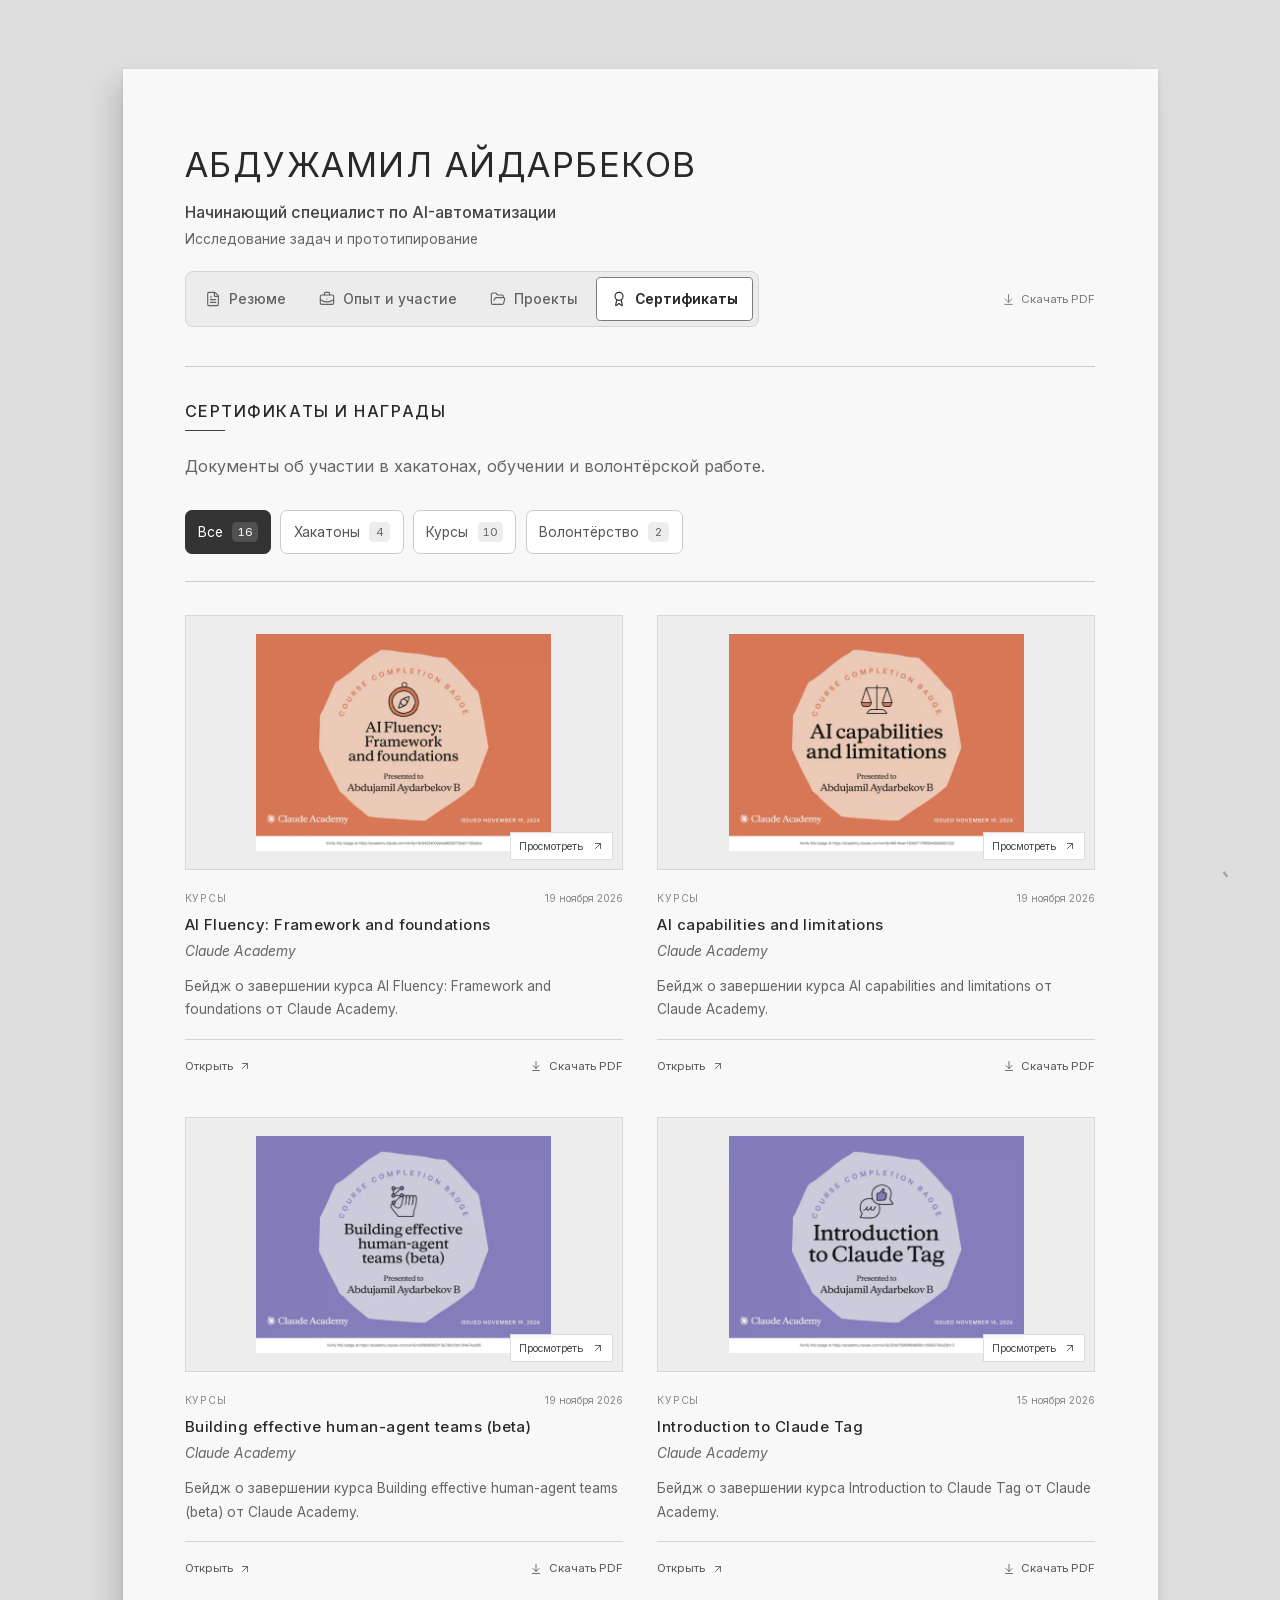
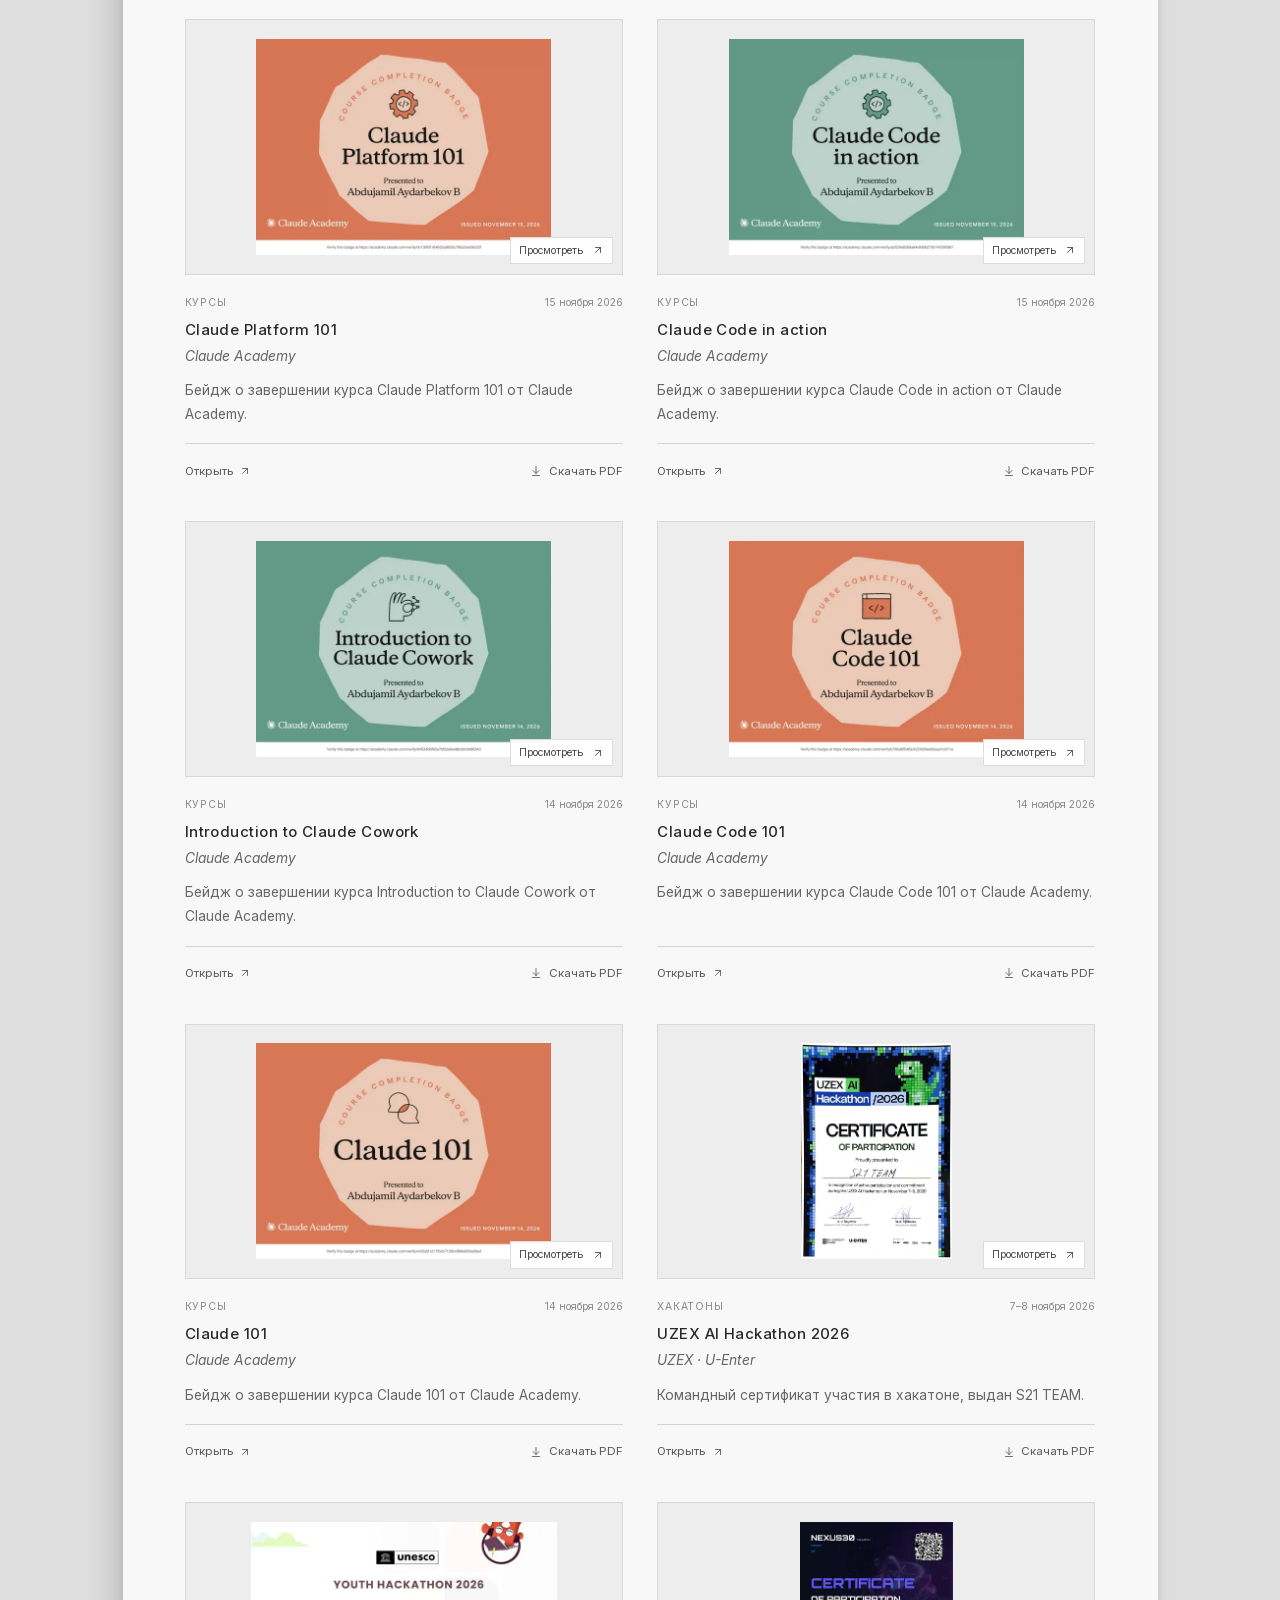
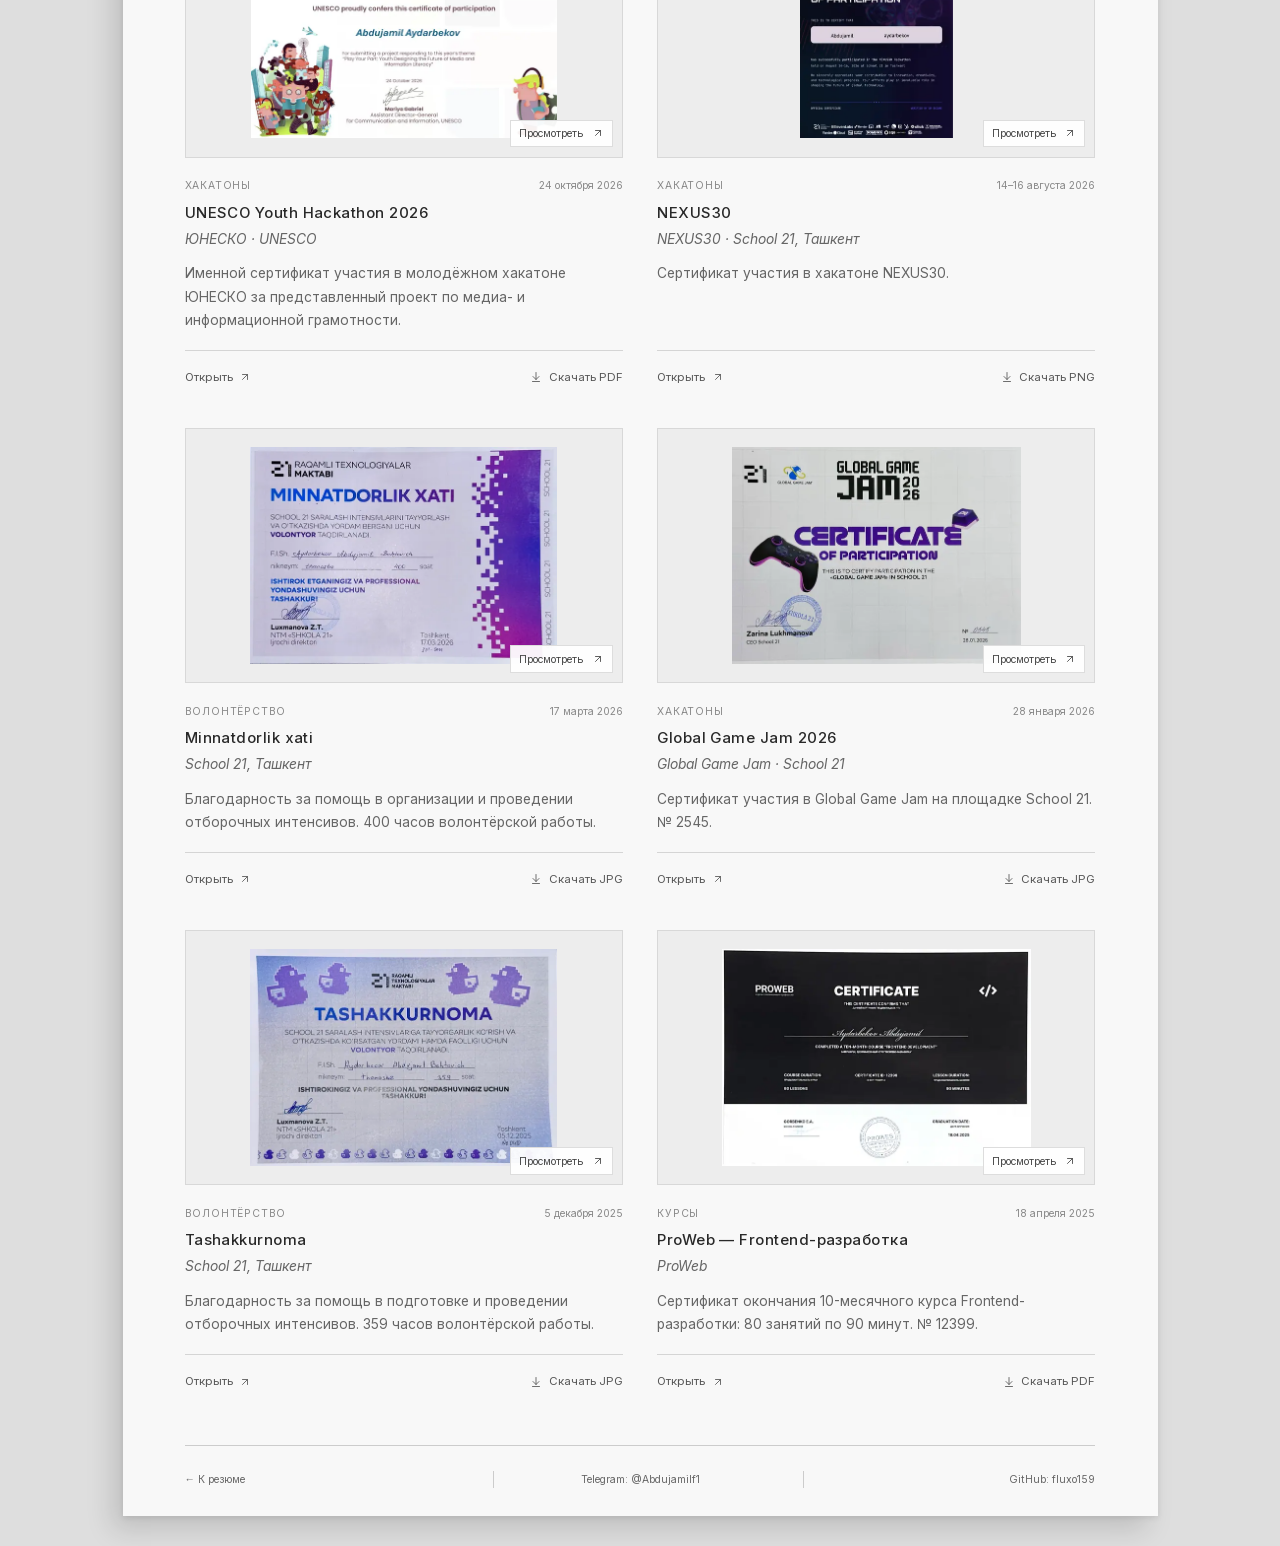
==== commit 774ce106: "Publish personal CV" ====
--- a/certificates/index.html
+++ b/certificates/index.html
@@ -1,2 +1,2 @@
-<!DOCTYPE html><html lang="ru"><head><meta charSet="utf-8"/><meta name="viewport" content="width=device-width, initial-scale=1"/><link rel="stylesheet" href="/_next/static/css/global-error.BNewdElI.css" data-precedence="vite-rsc/client-reference"/><link rel="stylesheet" href="/_next/static/css/index.BNewdElI.css" data-rsc-css-href="/_next/static/css/index.BNewdElI.css" data-precedence="vite-rsc/importer-resources"/><link rel="modulepreload" fetchPriority="low" href="/_next/static/chunks/index-Ya7X3PD0.js"/><script src="/_next/static/chunks/rolldown-runtime-C60lm6uB.js" type="module" async=""></script><script src="/_next/static/chunks/framework-D_rUT4EX.js" type="module" async=""></script><link rel="modulepreload" href="/_next/static/chunks/global-error-c2iXLth8.js" crossorigin=""/><link rel="modulepreload" href="/_next/static/chunks/site-status-BoY7AfiD.js" crossorigin=""/><link rel="modulepreload" href="/_next/static/chunks/scroll-cat-Cgxdnczf.js" crossorigin=""/><link rel="modulepreload" href="/_next/static/chunks/error-q19vY5T-.js" crossorigin=""/><link rel="modulepreload" href="/_next/static/chunks/layout-segment-context-DEWN3_cO.js" crossorigin=""/><link rel="modulepreload" href="/_next/static/chunks/smooth-scroll-BqUX6Asz.js" crossorigin=""/><link rel="modulepreload" href="/_next/static/chunks/Icon-Ci2Hv__g.js" crossorigin=""/><link rel="modulepreload" href="/_next/static/chunks/certificate-gallery-DWVsQN-x.js" crossorigin=""/><title>Сертификаты — Абдужамил Айдарбеков</title><meta name="description" content="Сертификаты хакатонов, обучения и благодарности за волонтёрскую работу Абдужамила Айдарбекова."/><meta property="og:title" content="Сертификаты — Абдужамил Айдарбеков"/><meta property="og:description" content="Хакатоны, обучение и волонтёрство: сертификаты и подтверждения участия."/><meta property="og:url" content="https://fluxo159.github.io/certificates"/><meta property="og:type" content="website"/><meta property="og:locale" content="ru_RU"/><meta property="og:image" content="https://fluxo159.github.io/social-preview.png"/><meta property="og:image:width" content="1200"/><meta property="og:image:height" content="630"/><meta property="og:image:alt" content="Абдужамил Айдарбеков — Начинающий специалист по AI-автоматизации. Исследование задач и прототипирование."/><meta name="twitter:card" content="summary_large_image"/><meta name="twitter:title" content="Сертификаты — Абдужамил Айдарбеков"/><meta name="twitter:description" content="Хакатоны, обучение и волонтёрство: сертификаты и подтверждения участия."/><meta name="twitter:image" content="https://fluxo159.github.io/social-preview.png"/><link rel="shortcut icon" href="/favicon.svg"/><link rel="icon" href="/favicon.svg"/><link rel="canonical" href="https://fluxo159.github.io/certificates"/><script>Object.assign(((self[Symbol.for("vinext.navigationRuntime")]??={bootstrap:{routeManifest:null},functions:{}}).bootstrap.rsc??={rsc:[]}),{params:{},nav:{"pathname":"/certificates","searchParams":[]}})</script><link rel="modulepreload" href="/_next/static/chunks/index-Ya7X3PD0.js" />
-</head><body><a class="skip-link" href="#certificates">К сертификатам</a><main class="resume certificates-page"><header class="resume-header"><h1>Абдужамил Айдарбеков</h1><p class="resume-role">Начинающий специалист по AI-автоматизации<span>Исследование задач и прототипирование</span></p><div class="header-bottom"><nav class="document-nav" aria-label="Разделы сайта"><a href="/"><svg xmlns="http://www.w3.org/2000/svg" width="16" height="16" viewBox="0 0 24 24" fill="none" stroke="currentColor" stroke-width="2" stroke-linecap="round" stroke-linejoin="round" class="lucide lucide-file-text" aria-hidden="true"><path d="M6 22a2 2 0 0 1-2-2V4a2 2 0 0 1 2-2h8a2.4 2.4 0 0 1 1.704.706l3.588 3.588A2.4 2.4 0 0 1 20 8v12a2 2 0 0 1-2 2z"></path><path d="M14 2v5a1 1 0 0 0 1 1h5"></path><path d="M10 9H8"></path><path d="M16 13H8"></path><path d="M16 17H8"></path></svg>Резюме</a><a href="/experience"><svg xmlns="http://www.w3.org/2000/svg" width="16" height="16" viewBox="0 0 24 24" fill="none" stroke="currentColor" stroke-width="2" stroke-linecap="round" stroke-linejoin="round" class="lucide lucide-briefcase-business" aria-hidden="true"><path d="M12 12h.01"></path><path d="M16 6V4a2 2 0 0 0-2-2h-4a2 2 0 0 0-2 2v2"></path><path d="M22 13a18.15 18.15 0 0 1-20 0"></path><rect width="20" height="14" x="2" y="6" rx="2"></rect></svg>Опыт и участие</a><a href="/projects"><svg xmlns="http://www.w3.org/2000/svg" width="16" height="16" viewBox="0 0 24 24" fill="none" stroke="currentColor" stroke-width="2" stroke-linecap="round" stroke-linejoin="round" class="lucide lucide-folder-open" aria-hidden="true"><path d="m6 14 1.5-2.9A2 2 0 0 1 9.24 10H20a2 2 0 0 1 1.94 2.5l-1.54 6a2 2 0 0 1-1.95 1.5H4a2 2 0 0 1-2-2V5a2 2 0 0 1 2-2h3.9a2 2 0 0 1 1.69.9l.81 1.2a2 2 0 0 0 1.67.9H18a2 2 0 0 1 2 2v2"></path></svg>Проекты</a><a href="/certificates" aria-current="page"><svg xmlns="http://www.w3.org/2000/svg" width="16" height="16" viewBox="0 0 24 24" fill="none" stroke="currentColor" stroke-width="2" stroke-linecap="round" stroke-linejoin="round" class="lucide lucide-award" aria-hidden="true"><path d="m15.477 12.89 1.515 8.526a.5.5 0 0 1-.81.47l-3.58-2.687a1 1 0 0 0-1.197 0l-3.586 2.686a.5.5 0 0 1-.81-.469l1.514-8.526"></path><circle cx="12" cy="8" r="6"></circle></svg>Сертификаты</a></nav><a class="header-download" href="/Abdujamil_Aydarbekov_CV.pdf" download=""><svg xmlns="http://www.w3.org/2000/svg" width="13" height="13" viewBox="0 0 24 24" fill="none" stroke="currentColor" stroke-width="2" stroke-linecap="round" stroke-linejoin="round" class="lucide lucide-arrow-down-to-line" aria-hidden="true"><path d="M12 17V3"></path><path d="m6 11 6 6 6-6"></path><path d="M19 21H5"></path></svg>Скачать PDF</a></div></header><section class="certificates-intro" id="certificates"><h2 class="section-title">Сертификаты и награды</h2><p>Документы об участии в хакатонах, обучении и волонтёрской работе.</p></section><div class="certificate-filters" aria-label="Категории сертификатов"><button type="button" aria-pressed="true">Все<span>16</span></button><button type="button" aria-pressed="false">Хакатоны<span>4</span></button><button type="button" aria-pressed="false">Курсы<span>10</span></button><button type="button" aria-pressed="false">Волонтёрство<span>2</span></button></div><div class="certificate-grid" aria-live="polite" aria-atomic="false"><article id="claude-ai-fluency-2026" class="certificate-card"><button class="certificate-preview" aria-label="Просмотреть: AI Fluency: Framework and foundations"><img src="/certificates/previews/claude-ai-fluency-2026.8205feb20b.webp" width="600" height="440" alt="Превью документа AI Fluency: Framework and foundations" loading="eager" decoding="async"/><span class="certificate-preview-label">Просмотреть <svg xmlns="http://www.w3.org/2000/svg" width="12" height="12" viewBox="0 0 24 24" fill="none" stroke="currentColor" stroke-width="2" stroke-linecap="round" stroke-linejoin="round" class="lucide lucide-arrow-up-right" aria-hidden="true"><path d="M7 7h10v10"></path><path d="M7 17 17 7"></path></svg></span></button><div class="certificate-meta"><span>Курсы</span><time dateTime="2026-11-19">19 ноября 2026</time></div><h3>AI Fluency: Framework and foundations</h3><p class="certificate-issuer">Claude Academy</p><p class="certificate-description">Бейдж о завершении курса AI Fluency: Framework and foundations от Claude Academy.</p><div class="certificate-actions"><button>Открыть <svg xmlns="http://www.w3.org/2000/svg" width="12" height="12" viewBox="0 0 24 24" fill="none" stroke="currentColor" stroke-width="2" stroke-linecap="round" stroke-linejoin="round" class="lucide lucide-arrow-up-right" aria-hidden="true"><path d="M7 7h10v10"></path><path d="M7 17 17 7"></path></svg></button><a href="/certificates/claude-ai-fluency-2026.pdf" download="" aria-label="Скачать: AI Fluency: Framework and foundations"><svg xmlns="http://www.w3.org/2000/svg" width="12" height="12" viewBox="0 0 24 24" fill="none" stroke="currentColor" stroke-width="2" stroke-linecap="round" stroke-linejoin="round" class="lucide lucide-arrow-down-to-line" aria-hidden="true"><path d="M12 17V3"></path><path d="m6 11 6 6 6-6"></path><path d="M19 21H5"></path></svg>Скачать <!-- -->PDF</a></div></article><article id="claude-ai-capabilities-2026" class="certificate-card"><button class="certificate-preview" aria-label="Просмотреть: AI capabilities and limitations"><img src="/certificates/previews/claude-ai-capabilities-2026.2090c84a2e.webp" width="600" height="440" alt="Превью документа AI capabilities and limitations" loading="lazy" decoding="async"/><span class="certificate-preview-label">Просмотреть <svg xmlns="http://www.w3.org/2000/svg" width="12" height="12" viewBox="0 0 24 24" fill="none" stroke="currentColor" stroke-width="2" stroke-linecap="round" stroke-linejoin="round" class="lucide lucide-arrow-up-right" aria-hidden="true"><path d="M7 7h10v10"></path><path d="M7 17 17 7"></path></svg></span></button><div class="certificate-meta"><span>Курсы</span><time dateTime="2026-11-19">19 ноября 2026</time></div><h3>AI capabilities and limitations</h3><p class="certificate-issuer">Claude Academy</p><p class="certificate-description">Бейдж о завершении курса AI capabilities and limitations от Claude Academy.</p><div class="certificate-actions"><button>Открыть <svg xmlns="http://www.w3.org/2000/svg" width="12" height="12" viewBox="0 0 24 24" fill="none" stroke="currentColor" stroke-width="2" stroke-linecap="round" stroke-linejoin="round" class="lucide lucide-arrow-up-right" aria-hidden="true"><path d="M7 7h10v10"></path><path d="M7 17 17 7"></path></svg></button><a href="/certificates/claude-ai-capabilities-2026.pdf" download="" aria-label="Скачать: AI capabilities and limitations"><svg xmlns="http://www.w3.org/2000/svg" width="12" height="12" viewBox="0 0 24 24" fill="none" stroke="currentColor" stroke-width="2" stroke-linecap="round" stroke-linejoin="round" class="lucide lucide-arrow-down-to-line" aria-hidden="true"><path d="M12 17V3"></path><path d="m6 11 6 6 6-6"></path><path d="M19 21H5"></path></svg>Скачать <!-- -->PDF</a></div></article><article id="claude-human-agent-teams-2026" class="certificate-card"><button class="certificate-preview" aria-label="Просмотреть: Building effective human-agent teams (beta)"><img src="/certificates/previews/claude-human-agent-teams-2026.3b3284fa55.webp" width="600" height="440" alt="Превью документа Building effective human-agent teams (beta)" loading="lazy" decoding="async"/><span class="certificate-preview-label">Просмотреть <svg xmlns="http://www.w3.org/2000/svg" width="12" height="12" viewBox="0 0 24 24" fill="none" stroke="currentColor" stroke-width="2" stroke-linecap="round" stroke-linejoin="round" class="lucide lucide-arrow-up-right" aria-hidden="true"><path d="M7 7h10v10"></path><path d="M7 17 17 7"></path></svg></span></button><div class="certificate-meta"><span>Курсы</span><time dateTime="2026-11-19">19 ноября 2026</time></div><h3>Building effective human-agent teams (beta)</h3><p class="certificate-issuer">Claude Academy</p><p class="certificate-description">Бейдж о завершении курса Building effective human-agent teams (beta) от Claude Academy.</p><div class="certificate-actions"><button>Открыть <svg xmlns="http://www.w3.org/2000/svg" width="12" height="12" viewBox="0 0 24 24" fill="none" stroke="currentColor" stroke-width="2" stroke-linecap="round" stroke-linejoin="round" class="lucide lucide-arrow-up-right" aria-hidden="true"><path d="M7 7h10v10"></path><path d="M7 17 17 7"></path></svg></button><a href="/certificates/claude-human-agent-teams-2026.pdf" download="" aria-label="Скачать: Building effective human-agent teams (beta)"><svg xmlns="http://www.w3.org/2000/svg" width="12" height="12" viewBox="0 0 24 24" fill="none" stroke="currentColor" stroke-width="2" stroke-linecap="round" stroke-linejoin="round" class="lucide lucide-arrow-down-to-line" aria-hidden="true"><path d="M12 17V3"></path><path d="m6 11 6 6 6-6"></path><path d="M19 21H5"></path></svg>Скачать <!-- -->PDF</a></div></article><article id="claude-tag-2026" class="certificate-card"><button class="certificate-preview" aria-label="Просмотреть: Introduction to Claude Tag"><img src="/certificates/previews/claude-tag-2026.164be7d97e.webp" width="600" height="440" alt="Превью документа Introduction to Claude Tag" loading="lazy" decoding="async"/><span class="certificate-preview-label">Просмотреть <svg xmlns="http://www.w3.org/2000/svg" width="12" height="12" viewBox="0 0 24 24" fill="none" stroke="currentColor" stroke-width="2" stroke-linecap="round" stroke-linejoin="round" class="lucide lucide-arrow-up-right" aria-hidden="true"><path d="M7 7h10v10"></path><path d="M7 17 17 7"></path></svg></span></button><div class="certificate-meta"><span>Курсы</span><time dateTime="2026-11-15">15 ноября 2026</time></div><h3>Introduction to Claude Tag</h3><p class="certificate-issuer">Claude Academy</p><p class="certificate-description">Бейдж о завершении курса Introduction to Claude Tag от Claude Academy.</p><div class="certificate-actions"><button>Открыть <svg xmlns="http://www.w3.org/2000/svg" width="12" height="12" viewBox="0 0 24 24" fill="none" stroke="currentColor" stroke-width="2" stroke-linecap="round" stroke-linejoin="round" class="lucide lucide-arrow-up-right" aria-hidden="true"><path d="M7 7h10v10"></path><path d="M7 17 17 7"></path></svg></button><a href="/certificates/claude-tag-2026.pdf" download="" aria-label="Скачать: Introduction to Claude Tag"><svg xmlns="http://www.w3.org/2000/svg" width="12" height="12" viewBox="0 0 24 24" fill="none" stroke="currentColor" stroke-width="2" stroke-linecap="round" stroke-linejoin="round" class="lucide lucide-arrow-down-to-line" aria-hidden="true"><path d="M12 17V3"></path><path d="m6 11 6 6 6-6"></path><path d="M19 21H5"></path></svg>Скачать <!-- -->PDF</a></div></article><article id="claude-platform-101-2026" class="certificate-card"><button class="certificate-preview" aria-label="Просмотреть: Claude Platform 101"><img src="/certificates/previews/claude-platform-101-2026.7ca4a692a2.webp" width="600" height="440" alt="Превью документа Claude Platform 101" loading="lazy" decoding="async"/><span class="certificate-preview-label">Просмотреть <svg xmlns="http://www.w3.org/2000/svg" width="12" height="12" viewBox="0 0 24 24" fill="none" stroke="currentColor" stroke-width="2" stroke-linecap="round" stroke-linejoin="round" class="lucide lucide-arrow-up-right" aria-hidden="true"><path d="M7 7h10v10"></path><path d="M7 17 17 7"></path></svg></span></button><div class="certificate-meta"><span>Курсы</span><time dateTime="2026-11-15">15 ноября 2026</time></div><h3>Claude Platform 101</h3><p class="certificate-issuer">Claude Academy</p><p class="certificate-description">Бейдж о завершении курса Claude Platform 101 от Claude Academy.</p><div class="certificate-actions"><button>Открыть <svg xmlns="http://www.w3.org/2000/svg" width="12" height="12" viewBox="0 0 24 24" fill="none" stroke="currentColor" stroke-width="2" stroke-linecap="round" stroke-linejoin="round" class="lucide lucide-arrow-up-right" aria-hidden="true"><path d="M7 7h10v10"></path><path d="M7 17 17 7"></path></svg></button><a href="/certificates/claude-platform-101-2026.pdf" download="" aria-label="Скачать: Claude Platform 101"><svg xmlns="http://www.w3.org/2000/svg" width="12" height="12" viewBox="0 0 24 24" fill="none" stroke="currentColor" stroke-width="2" stroke-linecap="round" stroke-linejoin="round" class="lucide lucide-arrow-down-to-line" aria-hidden="true"><path d="M12 17V3"></path><path d="m6 11 6 6 6-6"></path><path d="M19 21H5"></path></svg>Скачать <!-- -->PDF</a></div></article><article id="claude-code-in-action-2026" class="certificate-card"><button class="certificate-preview" aria-label="Просмотреть: Claude Code in action"><img src="/certificates/previews/claude-code-in-action-2026.4bcea67114.webp" width="600" height="440" alt="Превью документа Claude Code in action" loading="lazy" decoding="async"/><span class="certificate-preview-label">Просмотреть <svg xmlns="http://www.w3.org/2000/svg" width="12" height="12" viewBox="0 0 24 24" fill="none" stroke="currentColor" stroke-width="2" stroke-linecap="round" stroke-linejoin="round" class="lucide lucide-arrow-up-right" aria-hidden="true"><path d="M7 7h10v10"></path><path d="M7 17 17 7"></path></svg></span></button><div class="certificate-meta"><span>Курсы</span><time dateTime="2026-11-15">15 ноября 2026</time></div><h3>Claude Code in action</h3><p class="certificate-issuer">Claude Academy</p><p class="certificate-description">Бейдж о завершении курса Claude Code in action от Claude Academy.</p><div class="certificate-actions"><button>Открыть <svg xmlns="http://www.w3.org/2000/svg" width="12" height="12" viewBox="0 0 24 24" fill="none" stroke="currentColor" stroke-width="2" stroke-linecap="round" stroke-linejoin="round" class="lucide lucide-arrow-up-right" aria-hidden="true"><path d="M7 7h10v10"></path><path d="M7 17 17 7"></path></svg></button><a href="/certificates/claude-code-in-action-2026.pdf" download="" aria-label="Скачать: Claude Code in action"><svg xmlns="http://www.w3.org/2000/svg" width="12" height="12" viewBox="0 0 24 24" fill="none" stroke="currentColor" stroke-width="2" stroke-linecap="round" stroke-linejoin="round" class="lucide lucide-arrow-down-to-line" aria-hidden="true"><path d="M12 17V3"></path><path d="m6 11 6 6 6-6"></path><path d="M19 21H5"></path></svg>Скачать <!-- -->PDF</a></div></article><article id="claude-cowork-2026" class="certificate-card"><button class="certificate-preview" aria-label="Просмотреть: Introduction to Claude Cowork"><img src="/certificates/previews/claude-cowork-2026.fece789e39.webp" width="600" height="440" alt="Превью документа Introduction to Claude Cowork" loading="lazy" decoding="async"/><span class="certificate-preview-label">Просмотреть <svg xmlns="http://www.w3.org/2000/svg" width="12" height="12" viewBox="0 0 24 24" fill="none" stroke="currentColor" stroke-width="2" stroke-linecap="round" stroke-linejoin="round" class="lucide lucide-arrow-up-right" aria-hidden="true"><path d="M7 7h10v10"></path><path d="M7 17 17 7"></path></svg></span></button><div class="certificate-meta"><span>Курсы</span><time dateTime="2026-11-14">14 ноября 2026</time></div><h3>Introduction to Claude Cowork</h3><p class="certificate-issuer">Claude Academy</p><p class="certificate-description">Бейдж о завершении курса Introduction to Claude Cowork от Claude Academy.</p><div class="certificate-actions"><button>Открыть <svg xmlns="http://www.w3.org/2000/svg" width="12" height="12" viewBox="0 0 24 24" fill="none" stroke="currentColor" stroke-width="2" stroke-linecap="round" stroke-linejoin="round" class="lucide lucide-arrow-up-right" aria-hidden="true"><path d="M7 7h10v10"></path><path d="M7 17 17 7"></path></svg></button><a href="/certificates/claude-cowork-2026.pdf" download="" aria-label="Скачать: Introduction to Claude Cowork"><svg xmlns="http://www.w3.org/2000/svg" width="12" height="12" viewBox="0 0 24 24" fill="none" stroke="currentColor" stroke-width="2" stroke-linecap="round" stroke-linejoin="round" class="lucide lucide-arrow-down-to-line" aria-hidden="true"><path d="M12 17V3"></path><path d="m6 11 6 6 6-6"></path><path d="M19 21H5"></path></svg>Скачать <!-- -->PDF</a></div></article><article id="claude-code-101-2026" class="certificate-card"><button class="certificate-preview" aria-label="Просмотреть: Claude Code 101"><img src="/certificates/previews/claude-code-101-2026.d187298c43.webp" width="600" height="440" alt="Превью документа Claude Code 101" loading="lazy" decoding="async"/><span class="certificate-preview-label">Просмотреть <svg xmlns="http://www.w3.org/2000/svg" width="12" height="12" viewBox="0 0 24 24" fill="none" stroke="currentColor" stroke-width="2" stroke-linecap="round" stroke-linejoin="round" class="lucide lucide-arrow-up-right" aria-hidden="true"><path d="M7 7h10v10"></path><path d="M7 17 17 7"></path></svg></span></button><div class="certificate-meta"><span>Курсы</span><time dateTime="2026-11-14">14 ноября 2026</time></div><h3>Claude Code 101</h3><p class="certificate-issuer">Claude Academy</p><p class="certificate-description">Бейдж о завершении курса Claude Code 101 от Claude Academy.</p><div class="certificate-actions"><button>Открыть <svg xmlns="http://www.w3.org/2000/svg" width="12" height="12" viewBox="0 0 24 24" fill="none" stroke="currentColor" stroke-width="2" stroke-linecap="round" stroke-linejoin="round" class="lucide lucide-arrow-up-right" aria-hidden="true"><path d="M7 7h10v10"></path><path d="M7 17 17 7"></path></svg></button><a href="/certificates/claude-code-101-2026.pdf" download="" aria-label="Скачать: Claude Code 101"><svg xmlns="http://www.w3.org/2000/svg" width="12" height="12" viewBox="0 0 24 24" fill="none" stroke="currentColor" stroke-width="2" stroke-linecap="round" stroke-linejoin="round" class="lucide lucide-arrow-down-to-line" aria-hidden="true"><path d="M12 17V3"></path><path d="m6 11 6 6 6-6"></path><path d="M19 21H5"></path></svg>Скачать <!-- -->PDF</a></div></article><article id="claude-101-2026" class="certificate-card"><button class="certificate-preview" aria-label="Просмотреть: Claude 101"><img src="/certificates/previews/claude-101-2026.1d307a9bdc.webp" width="600" height="440" alt="Превью документа Claude 101" loading="lazy" decoding="async"/><span class="certificate-preview-label">Просмотреть <svg xmlns="http://www.w3.org/2000/svg" width="12" height="12" viewBox="0 0 24 24" fill="none" stroke="currentColor" stroke-width="2" stroke-linecap="round" stroke-linejoin="round" class="lucide lucide-arrow-up-right" aria-hidden="true"><path d="M7 7h10v10"></path><path d="M7 17 17 7"></path></svg></span></button><div class="certificate-meta"><span>Курсы</span><time dateTime="2026-11-14">14 ноября 2026</time></div><h3>Claude 101</h3><p class="certificate-issuer">Claude Academy</p><p class="certificate-description">Бейдж о завершении курса Claude 101 от Claude Academy.</p><div class="certificate-actions"><button>Открыть <svg xmlns="http://www.w3.org/2000/svg" width="12" height="12" viewBox="0 0 24 24" fill="none" stroke="currentColor" stroke-width="2" stroke-linecap="round" stroke-linejoin="round" class="lucide lucide-arrow-up-right" aria-hidden="true"><path d="M7 7h10v10"></path><path d="M7 17 17 7"></path></svg></button><a href="/certificates/claude-101-2026.pdf" download="" aria-label="Скачать: Claude 101"><svg xmlns="http://www.w3.org/2000/svg" width="12" height="12" viewBox="0 0 24 24" fill="none" stroke="currentColor" stroke-width="2" stroke-linecap="round" stroke-linejoin="round" class="lucide lucide-arrow-down-to-line" aria-hidden="true"><path d="M12 17V3"></path><path d="m6 11 6 6 6-6"></path><path d="M19 21H5"></path></svg>Скачать <!-- -->PDF</a></div></article><article id="uzex-ai-2026" class="certificate-card"><button class="certificate-preview" aria-label="Просмотреть: UZEX AI Hackathon 2026"><img src="/certificates/previews/uzex-ai-hackathon-2026.a1e4adc8ce.webp" width="307" height="440" alt="Превью документа UZEX AI Hackathon 2026" loading="lazy" decoding="async"/><span class="certificate-preview-label">Просмотреть <svg xmlns="http://www.w3.org/2000/svg" width="12" height="12" viewBox="0 0 24 24" fill="none" stroke="currentColor" stroke-width="2" stroke-linecap="round" stroke-linejoin="round" class="lucide lucide-arrow-up-right" aria-hidden="true"><path d="M7 7h10v10"></path><path d="M7 17 17 7"></path></svg></span></button><div class="certificate-meta"><span>Хакатоны</span><time dateTime="2026-11-08">7–8 ноября 2026</time></div><h3>UZEX AI Hackathon 2026</h3><p class="certificate-issuer">UZEX · U-Enter</p><p class="certificate-description">Командный сертификат участия в хакатоне, выдан S21 TEAM.</p><div class="certificate-actions"><button>Открыть <svg xmlns="http://www.w3.org/2000/svg" width="12" height="12" viewBox="0 0 24 24" fill="none" stroke="currentColor" stroke-width="2" stroke-linecap="round" stroke-linejoin="round" class="lucide lucide-arrow-up-right" aria-hidden="true"><path d="M7 7h10v10"></path><path d="M7 17 17 7"></path></svg></button><a href="/certificates/uzex-ai-hackathon-2026.pdf" download="" aria-label="Скачать: UZEX AI Hackathon 2026"><svg xmlns="http://www.w3.org/2000/svg" width="12" height="12" viewBox="0 0 24 24" fill="none" stroke="currentColor" stroke-width="2" stroke-linecap="round" stroke-linejoin="round" class="lucide lucide-arrow-down-to-line" aria-hidden="true"><path d="M12 17V3"></path><path d="m6 11 6 6 6-6"></path><path d="M19 21H5"></path></svg>Скачать <!-- -->PDF</a></div></article><article id="unesco-youth-2026" class="certificate-card"><button class="certificate-preview" aria-label="Просмотреть: UNESCO Youth Hackathon 2026"><img src="/certificates/previews/unesco-youth-hackathon-2026.617e7700b1.webp" width="622" height="440" alt="Превью документа UNESCO Youth Hackathon 2026" loading="lazy" decoding="async"/><span class="certificate-preview-label">Просмотреть <svg xmlns="http://www.w3.org/2000/svg" width="12" height="12" viewBox="0 0 24 24" fill="none" stroke="currentColor" stroke-width="2" stroke-linecap="round" stroke-linejoin="round" class="lucide lucide-arrow-up-right" aria-hidden="true"><path d="M7 7h10v10"></path><path d="M7 17 17 7"></path></svg></span></button><div class="certificate-meta"><span>Хакатоны</span><time dateTime="2026-10-24">24 октября 2026</time></div><h3>UNESCO Youth Hackathon 2026</h3><p class="certificate-issuer">ЮНЕСКО · UNESCO</p><p class="certificate-description">Именной сертификат участия в молодёжном хакатоне ЮНЕСКО за представленный проект по медиа- и информационной грамотности.</p><div class="certificate-actions"><button>Открыть <svg xmlns="http://www.w3.org/2000/svg" width="12" height="12" viewBox="0 0 24 24" fill="none" stroke="currentColor" stroke-width="2" stroke-linecap="round" stroke-linejoin="round" class="lucide lucide-arrow-up-right" aria-hidden="true"><path d="M7 7h10v10"></path><path d="M7 17 17 7"></path></svg></button><a href="/certificates/unesco-youth-hackathon-2026.pdf" download="" aria-label="Скачать: UNESCO Youth Hackathon 2026"><svg xmlns="http://www.w3.org/2000/svg" width="12" height="12" viewBox="0 0 24 24" fill="none" stroke="currentColor" stroke-width="2" stroke-linecap="round" stroke-linejoin="round" class="lucide lucide-arrow-down-to-line" aria-hidden="true"><path d="M12 17V3"></path><path d="m6 11 6 6 6-6"></path><path d="M19 21H5"></path></svg>Скачать <!-- -->PDF</a></div></article><article id="nexus30" class="certificate-card"><button class="certificate-preview" aria-label="Просмотреть: NEXUS30"><img src="/certificates/previews/nexus30.a48b641e36.webp" width="311" height="440" alt="Превью документа NEXUS30" loading="lazy" decoding="async"/><span class="certificate-preview-label">Просмотреть <svg xmlns="http://www.w3.org/2000/svg" width="12" height="12" viewBox="0 0 24 24" fill="none" stroke="currentColor" stroke-width="2" stroke-linecap="round" stroke-linejoin="round" class="lucide lucide-arrow-up-right" aria-hidden="true"><path d="M7 7h10v10"></path><path d="M7 17 17 7"></path></svg></span></button><div class="certificate-meta"><span>Хакатоны</span><time dateTime="2026-08-16">14–16 августа 2026</time></div><h3>NEXUS30</h3><p class="certificate-issuer">NEXUS30 · School 21, Ташкент</p><p class="certificate-description">Сертификат участия в хакатоне NEXUS30.</p><div class="certificate-actions"><button>Открыть <svg xmlns="http://www.w3.org/2000/svg" width="12" height="12" viewBox="0 0 24 24" fill="none" stroke="currentColor" stroke-width="2" stroke-linecap="round" stroke-linejoin="round" class="lucide lucide-arrow-up-right" aria-hidden="true"><path d="M7 7h10v10"></path><path d="M7 17 17 7"></path></svg></button><a href="/certificates/nexus30.png" download="" aria-label="Скачать: NEXUS30"><svg xmlns="http://www.w3.org/2000/svg" width="12" height="12" viewBox="0 0 24 24" fill="none" stroke="currentColor" stroke-width="2" stroke-linecap="round" stroke-linejoin="round" class="lucide lucide-arrow-down-to-line" aria-hidden="true"><path d="M12 17V3"></path><path d="m6 11 6 6 6-6"></path><path d="M19 21H5"></path></svg>Скачать <!-- -->PNG</a></div></article><article id="school21-400h" class="certificate-card"><button class="certificate-preview" aria-label="Просмотреть: Minnatdorlik xati"><img src="/certificates/previews/school21-400h.1392e6698e.webp" width="625" height="440" alt="Превью документа Minnatdorlik xati" loading="lazy" decoding="async"/><span class="certificate-preview-label">Просмотреть <svg xmlns="http://www.w3.org/2000/svg" width="12" height="12" viewBox="0 0 24 24" fill="none" stroke="currentColor" stroke-width="2" stroke-linecap="round" stroke-linejoin="round" class="lucide lucide-arrow-up-right" aria-hidden="true"><path d="M7 7h10v10"></path><path d="M7 17 17 7"></path></svg></span></button><div class="certificate-meta"><span>Волонтёрство</span><time dateTime="2026-03-17">17 марта 2026</time></div><h3>Minnatdorlik xati</h3><p class="certificate-issuer">School 21, Ташкент</p><p class="certificate-description">Благодарность за помощь в организации и проведении отборочных интенсивов. 400 часов волонтёрской работы.</p><div class="certificate-actions"><button>Открыть <svg xmlns="http://www.w3.org/2000/svg" width="12" height="12" viewBox="0 0 24 24" fill="none" stroke="currentColor" stroke-width="2" stroke-linecap="round" stroke-linejoin="round" class="lucide lucide-arrow-up-right" aria-hidden="true"><path d="M7 7h10v10"></path><path d="M7 17 17 7"></path></svg></button><a href="/certificates/school21-400h.jpg" download="" aria-label="Скачать: Minnatdorlik xati"><svg xmlns="http://www.w3.org/2000/svg" width="12" height="12" viewBox="0 0 24 24" fill="none" stroke="currentColor" stroke-width="2" stroke-linecap="round" stroke-linejoin="round" class="lucide lucide-arrow-down-to-line" aria-hidden="true"><path d="M12 17V3"></path><path d="m6 11 6 6 6-6"></path><path d="M19 21H5"></path></svg>Скачать <!-- -->JPG</a></div></article><article id="global-game-jam" class="certificate-card"><button class="certificate-preview" aria-label="Просмотреть: Global Game Jam 2026"><img src="/certificates/previews/global-game-jam.78d356caab.webp" width="587" height="440" alt="Превью документа Global Game Jam 2026" loading="lazy" decoding="async"/><span class="certificate-preview-label">Просмотреть <svg xmlns="http://www.w3.org/2000/svg" width="12" height="12" viewBox="0 0 24 24" fill="none" stroke="currentColor" stroke-width="2" stroke-linecap="round" stroke-linejoin="round" class="lucide lucide-arrow-up-right" aria-hidden="true"><path d="M7 7h10v10"></path><path d="M7 17 17 7"></path></svg></span></button><div class="certificate-meta"><span>Хакатоны</span><time dateTime="2026-01-28">28 января 2026</time></div><h3>Global Game Jam 2026</h3><p class="certificate-issuer">Global Game Jam · School 21</p><p class="certificate-description">Сертификат участия в Global Game Jam на площадке School 21. № 2545.</p><div class="certificate-actions"><button>Открыть <svg xmlns="http://www.w3.org/2000/svg" width="12" height="12" viewBox="0 0 24 24" fill="none" stroke="currentColor" stroke-width="2" stroke-linecap="round" stroke-linejoin="round" class="lucide lucide-arrow-up-right" aria-hidden="true"><path d="M7 7h10v10"></path><path d="M7 17 17 7"></path></svg></button><a href="/certificates/global-game-jam.jpg" download="" aria-label="Скачать: Global Game Jam 2026"><svg xmlns="http://www.w3.org/2000/svg" width="12" height="12" viewBox="0 0 24 24" fill="none" stroke="currentColor" stroke-width="2" stroke-linecap="round" stroke-linejoin="round" class="lucide lucide-arrow-down-to-line" aria-hidden="true"><path d="M12 17V3"></path><path d="m6 11 6 6 6-6"></path><path d="M19 21H5"></path></svg>Скачать <!-- -->JPG</a></div></article><article id="school21-359h" class="certificate-card"><button class="certificate-preview" aria-label="Просмотреть: Tashakkurnoma"><img src="/certificates/previews/school21-359h.76fd948e36.webp" width="625" height="440" alt="Превью документа Tashakkurnoma" loading="lazy" decoding="async"/><span class="certificate-preview-label">Просмотреть <svg xmlns="http://www.w3.org/2000/svg" width="12" height="12" viewBox="0 0 24 24" fill="none" stroke="currentColor" stroke-width="2" stroke-linecap="round" stroke-linejoin="round" class="lucide lucide-arrow-up-right" aria-hidden="true"><path d="M7 7h10v10"></path><path d="M7 17 17 7"></path></svg></span></button><div class="certificate-meta"><span>Волонтёрство</span><time dateTime="2025-12-05">5 декабря 2025</time></div><h3>Tashakkurnoma</h3><p class="certificate-issuer">School 21, Ташкент</p><p class="certificate-description">Благодарность за помощь в подготовке и проведении отборочных интенсивов. 359 часов волонтёрской работы.</p><div class="certificate-actions"><button>Открыть <svg xmlns="http://www.w3.org/2000/svg" width="12" height="12" viewBox="0 0 24 24" fill="none" stroke="currentColor" stroke-width="2" stroke-linecap="round" stroke-linejoin="round" class="lucide lucide-arrow-up-right" aria-hidden="true"><path d="M7 7h10v10"></path><path d="M7 17 17 7"></path></svg></button><a href="/certificates/school21-359h.jpg" download="" aria-label="Скачать: Tashakkurnoma"><svg xmlns="http://www.w3.org/2000/svg" width="12" height="12" viewBox="0 0 24 24" fill="none" stroke="currentColor" stroke-width="2" stroke-linecap="round" stroke-linejoin="round" class="lucide lucide-arrow-down-to-line" aria-hidden="true"><path d="M12 17V3"></path><path d="m6 11 6 6 6-6"></path><path d="M19 21H5"></path></svg>Скачать <!-- -->JPG</a></div></article><article id="proweb-frontend-2025" class="certificate-card"><button class="certificate-preview" aria-label="Просмотреть: ProWeb — Frontend-разработка"><img src="/certificates/previews/proweb-frontend-2025.a4b7d8394f.webp" width="627" height="440" alt="Превью документа ProWeb — Frontend-разработка" loading="lazy" decoding="async"/><span class="certificate-preview-label">Просмотреть <svg xmlns="http://www.w3.org/2000/svg" width="12" height="12" viewBox="0 0 24 24" fill="none" stroke="currentColor" stroke-width="2" stroke-linecap="round" stroke-linejoin="round" class="lucide lucide-arrow-up-right" aria-hidden="true"><path d="M7 7h10v10"></path><path d="M7 17 17 7"></path></svg></span></button><div class="certificate-meta"><span>Курсы</span><time dateTime="2025-04-18">18 апреля 2025</time></div><h3>ProWeb — Frontend-разработка</h3><p class="certificate-issuer">ProWeb</p><p class="certificate-description">Сертификат окончания 10-месячного курса Frontend-разработки: 80 занятий по 90 минут. № 12399.</p><div class="certificate-actions"><button>Открыть <svg xmlns="http://www.w3.org/2000/svg" width="12" height="12" viewBox="0 0 24 24" fill="none" stroke="currentColor" stroke-width="2" stroke-linecap="round" stroke-linejoin="round" class="lucide lucide-arrow-up-right" aria-hidden="true"><path d="M7 7h10v10"></path><path d="M7 17 17 7"></path></svg></button><a href="/certificates/proweb-frontend-2025.pdf" download="" aria-label="Скачать: ProWeb — Frontend-разработка"><svg xmlns="http://www.w3.org/2000/svg" width="12" height="12" viewBox="0 0 24 24" fill="none" stroke="currentColor" stroke-width="2" stroke-linecap="round" stroke-linejoin="round" class="lucide lucide-arrow-down-to-line" aria-hidden="true"><path d="M12 17V3"></path><path d="m6 11 6 6 6-6"></path><path d="M19 21H5"></path></svg>Скачать <!-- -->PDF</a></div></article></div><dialog class="certificate-dialog" aria-labelledby="certificate-dialog-title"></dialog><footer class="resume-footer"><a href="/">← К резюме</a><a href="https://t.me/Abdujamilf1" target="_blank" rel="noreferrer">Telegram: @Abdujamilf1</a><a href="https://github.com/fluxo159" target="_blank" rel="noreferrer">GitHub: fluxo159</a></footer></main><div class="scroll-cat" aria-hidden="true"><svg viewBox="95 85 220 210" width="48" height="48" focusable="false"><defs><filter id="scroll-cat-brush-_R_2i_" x="-10%" y="-10%" width="120%" height="120%"><feTurbulence type="fractalNoise" baseFrequency="0.04" numOctaves="3" result="noise" seed="2"></feTurbulence><feDisplacementMap in="SourceGraphic" in2="noise" scale="2.2" xChannelSelector="R" yChannelSelector="G"></feDisplacementMap></filter></defs><g filter="url(#scroll-cat-brush-_R_2i_)"><path data-cat-part="body" d="M 144 263 C 102 215, 112 128, 178 106 C 242 86, 294 128, 294 198 C 294 262, 236 290, 185 274 C 152 263, 150 214, 169 194 L 183 162 L 198 186 C 210 186, 221 186, 232 185 L 246 160 L 254 192" fill="none" stroke="currentColor" stroke-width="12" stroke-linecap="round" stroke-linejoin="round" style="opacity:0"></path><circle data-cat-part="left-eye" cx="187" cy="215" r="5.8" fill="currentColor" style="transform-origin:187px 215px;transform:scale(0);opacity:0"></circle><circle data-cat-part="right-eye" cx="239" cy="214" r="5.8" fill="currentColor" style="transform-origin:239px 214px;transform:scale(0);opacity:0"></circle><path data-cat-part="nose" d="M 207 229 L 213 219 L 219 229" fill="none" stroke="currentColor" stroke-width="7.5" stroke-linecap="round" stroke-linejoin="round" style="opacity:0"></path><circle data-cat-part="nose-dot" cx="213" cy="222" r="2.5" fill="currentColor" style="transform-origin:213px 222px;transform:scale(0);opacity:0"></circle></g></svg></div><script type="module" src="/_next/static/chunks/index-Ya7X3PD0.js" id="_R_" async=""></script><script>((self[Symbol.for("vinext.navigationRuntime")]??={bootstrap:{routeManifest:null},functions:{}}).bootstrap.rsc??={rsc:[]}).rsc.push("0:{\"page:/certificates\":\"$L1\",\"layout:/\":\"$L2\",\"route:/certificates\":\"$L3\",\"__route\":\"route:/certificates\",\"__interceptionContext\":null,\"__layoutIds\":[\"layout:/\"],\"__rootLayout\":\"/\",\"__bfcacheSegmentIdentities\":{\"layout:/\":\"[\\\"layout\\\",\\\"layout:/\\\",\\\"root-boundary:/\\\",\\\"\\\"]\",\"page:/certificates\":\"[\\\"page\\\",\\\"page:/certificates\\\",\\\"root-boundary:/\\\",\\\"[\\\\\\\"certificates\\\\\\\"]\\\"]\"},\"__srcPage\":[\"certificates\",\"page\"],\"__layoutFlags\":{\"layout:/\":\"s\"},\"__artifactCompatibility\":{\"schemaVersion\":1,\"graphVersion\":\"app-route-graph:a1014f2b7391a440\",\"deploymentVersion\":\"5787a9c6-b86a-4d69-b640-3c7a46d73e95\",\"appElementsSchemaVersion\":1,\"rscPayloadSchemaVersion\":1,\"rootBoundaryId\":\"/\",\"renderEpoch\":null}}\n")</script><script>((self[Symbol.for("vinext.navigationRuntime")]??={bootstrap:{routeManifest:null},functions:{}}).bootstrap.rsc??={rsc:[]}).rsc.push("4:I[\"8c0f216c4604\",[],\"Children\",1]\n")</script><script>((self[Symbol.for("vinext.navigationRuntime")]??={bootstrap:{routeManifest:null},functions:{}}).bootstrap.rsc??={rsc:[]}).rsc.push("5:I[\"8687e126cdb5\",[],\"ScrollCat\",1]\n")</script><script>((self[Symbol.for("vinext.navigationRuntime")]??={bootstrap:{routeManifest:null},functions:{}}).bootstrap.rsc??={rsc:[]}).rsc.push("6:I[\"d10887734b25\",[],\"SmoothScroll\",1]\n")</script><script>((self[Symbol.for("vinext.navigationRuntime")]??={bootstrap:{routeManifest:null},functions:{}}).bootstrap.rsc??={rsc:[]}).rsc.push("7:I[\"593f344dc510\",[],\"GlobalErrorBoundary\",1]\n")</script><script>((self[Symbol.for("vinext.navigationRuntime")]??={bootstrap:{routeManifest:null},functions:{}}).bootstrap.rsc??={rsc:[]}).rsc.push("8:I[\"0b874ad30386\",[],\"default\",1]\n")</script><script>((self[Symbol.for("vinext.navigationRuntime")]??={bootstrap:{routeManifest:null},functions:{}}).bootstrap.rsc??={rsc:[]}).rsc.push("9:I[\"593f344dc510\",[],\"ErrorBoundary\",1]\n")</script><script>((self[Symbol.for("vinext.navigationRuntime")]??={bootstrap:{routeManifest:null},functions:{}}).bootstrap.rsc??={rsc:[]}).rsc.push("a:I[\"8c4b52fd2ed3\",[],\"default\",1]\n")</script><script>((self[Symbol.for("vinext.navigationRuntime")]??={bootstrap:{routeManifest:null},functions:{}}).bootstrap.rsc??={rsc:[]}).rsc.push("b:I[\"15c18cfaeeff\",[],\"LayoutSegmentProvider\",1]\n")</script><script>((self[Symbol.for("vinext.navigationRuntime")]??={bootstrap:{routeManifest:null},functions:{}}).bootstrap.rsc??={rsc:[]}).rsc.push("c:I[\"8c0f216c4604\",[],\"Slot\",1]\n")</script><script>((self[Symbol.for("vinext.navigationRuntime")]??={bootstrap:{routeManifest:null},functions:{}}).bootstrap.rsc??={rsc:[]}).rsc.push("d:I[\"a9bbde40cf2d\",[],\"default\",1]\n")</script><script>((self[Symbol.for("vinext.navigationRuntime")]??={bootstrap:{routeManifest:null},functions:{}}).bootstrap.rsc??={rsc:[]}).rsc.push("e:I[\"593f344dc510\",[],\"NotFoundBoundary\",1]\n")</script><script>((self[Symbol.for("vinext.navigationRuntime")]??={bootstrap:{routeManifest:null},functions:{}}).bootstrap.rsc??={rsc:[]}).rsc.push("f:I[\"c522979f12d6\",[],\"SiteStatus\",1]\n")</script><script>((self[Symbol.for("vinext.navigationRuntime")]??={bootstrap:{routeManifest:null},functions:{}}).bootstrap.rsc??={rsc:[]}).rsc.push("10:I[\"9276801271d6\",[],\"AppRouterScrollTarget\",1]\n")</script><script>((self[Symbol.for("vinext.navigationRuntime")]??={bootstrap:{routeManifest:null},functions:{}}).bootstrap.rsc??={rsc:[]}).rsc.push("11:I[\"593f344dc510\",[],\"RedirectBoundary\",1]\n")</script><script>((self[Symbol.for("vinext.navigationRuntime")]??={bootstrap:{routeManifest:null},functions:{}}).bootstrap.rsc??={rsc:[]}).rsc.push(":HL[\"/_next/static/css/index.BNewdElI.css\",\"style\"     ]\n")</script><script>((self[Symbol.for("vinext.navigationRuntime")]??={bootstrap:{routeManifest:null},functions:{}}).bootstrap.rsc??={rsc:[]}).rsc.push("2:[[[\"$\",\"link\",\"css:/_next/static/css/index.BNewdElI.css\",{\"rel\":\"stylesheet\",\"precedence\":\"vite-rsc/importer-resources\",\"href\":\"/_next/static/css/index.BNewdElI.css\",\"data-rsc-css-href\":\"/_next/static/css/index.BNewdElI.css\"}],\"$undefined\"],[\"$\",\"html\",null,{\"lang\":\"ru\",\"children\":[\"$\",\"body\",null,{\"children\":[[\"$\",\"$L4\",null,{}],[\"$\",\"$L5\",null,{}],[\"$\",\"$L6\",null,{}]]}]}]]\n")</script><script>((self[Symbol.for("vinext.navigationRuntime")]??={bootstrap:{routeManifest:null},functions:{}}).bootstrap.rsc??={rsc:[]}).rsc.push("3:[[[\"$\",\"meta\",null,{\"charSet\":\"utf-8\"}],[[\"$\",\"title\",\"0\",{\"children\":\"Сертификаты — Абдужамил Айдарбеков\"}],[\"$\",\"meta\",\"1\",{\"name\":\"description\",\"content\":\"Сертификаты хакатонов, обучения и благодарности за волонтёрскую работу Абдужамила Айдарбекова.\"}],[\"$\",\"meta\",\"2\",{\"property\":\"og:title\",\"content\":\"Сертификаты — Абдужамил Айдарбеков\"}],[\"$\",\"meta\",\"3\",{\"property\":\"og:description\",\"content\":\"Хакатоны, обучение и волонтёрство: сертификаты и подтверждения участия.\"}],[\"$\",\"meta\",\"4\",{\"property\":\"og:url\",\"content\":\"https://fluxo159.github.io/certificates\"}],[\"$\",\"meta\",\"5\",{\"property\":\"og:type\",\"content\":\"website\"}],[\"$\",\"meta\",\"6\",{\"property\":\"og:locale\",\"content\":\"ru_RU\"}],[\"$\",\"meta\",\"7\",{\"property\":\"og:image\",\"content\":\"https://fluxo159.github.io/social-preview.png\"}],[\"$\",\"meta\",\"8\",{\"property\":\"og:image:width\",\"content\":\"1200\"}],[\"$\",\"meta\",\"9\",{\"property\":\"og:image:height\",\"content\":\"630\"}],[\"$\",\"meta\",\"10\",{\"property\":\"og:image:alt\",\"content\":\"Абдужамил Айдарбеков — Начинающий специалист по AI-автоматизации. Исследование задач и прототипирование.\"}],[\"$\",\"meta\",\"11\",{\"name\":\"twitter:card\",\"content\":\"summary_large_image\"}],[\"$\",\"meta\",\"12\",{\"name\":\"twitter:title\",\"content\":\"Сертификаты — Абдужамил Айдарбеков\"}],[\"$\",\"meta\",\"13\",{\"name\":\"twitter:description\",\"content\":\"Хакатоны, обучение и волонтёрство: сертификаты и подтверждения участия.\"}],[\"$\",\"meta\",\"14\",{\"name\":\"twitter:image\",\"content\":\"https://fluxo159.github.io/social-preview.png\"}],[\"$\",\"link\",\"15\",{\"data-vinext-streamed-icon\":\"$undefined\",\"rel\":\"shortcut icon\",\"href\":\"/favicon.svg\",\"type\":\"$undefined\",\"sizes\":\"$undefined\",\"color\":\"$undefined\",\"media\":\"$undefined\",\"fetchPriority\":\"$undefined\"}],[\"$\",\"link\",\"16\",{\"data-vinext-streamed-icon\":\"$undefined\",\"rel\":\"icon\",\"href\":\"/favicon.svg\",\"type\":\"$undefined\",\"sizes\":\"$undefined\",\"color\":\"$undefined\",\"media\":\"$undefined\",\"fetchPriority\":\"$undefined\"}],[\"$\",\"link\",\"17\",{\"rel\":\"canonical\",\"href\":\"https://fluxo159.github.io/certificates\"}]],[[\"$\",\"meta\",\"0\",{\"name\":\"viewport\",\"content\":\"width=device-width, initial-scale=1\"}]]],[\"$\",\"$L7\",null,{\"fallback\":\"$8\",\"children\":[\"$\",\"$L9\",null,{\"fallback\":\"$a\",\"children\":[\"$\",\"$Lb\",null,{\"providerId\":\"layout:/\",\"segmentMap\":{\"children\":[\"certificates\"]},\"children\":[\"$\",\"$Lc\",null,{\"id\":\"layout:/\",\"parallelSlots\":\"$undefined\",\"children\":[\"$\",\"$L9\",null,{\"resetKey\":\"certificates\",\"fallback\":\"$d\",\"children\":[\"$\",\"$Le\",null,{\"resetKey\":\"certificates\",\"fallback\":[\"$\",\"$Lf\",null,{\"state\":\"not-found\"}],\"children\":[\"$\",\"$Le\",null,{\"resetKey\":\"[\\\"certificates\\\"]\",\"fallback\":[\"$\",\"$Lf\",null,{\"state\":\"not-found\"}],\"children\":[\"$\",\"$L10\",null,{\"children\":[\"$\",\"$L11\",null,{\"children\":[[\"$\",\"$Lb\",null,{\"providerId\":\"page:/certificates\",\"segmentMap\":{\"children\":[\"__PAGE__\"]},\"children\":[\"$\",\"$Lc\",null,{\"id\":\"page:/certificates\"}]}],null]}]}]}]}]}]}]}]}]}],null,null]\n")</script><script>((self[Symbol.for("vinext.navigationRuntime")]??={bootstrap:{routeManifest:null},functions:{}}).bootstrap.rsc??={rsc:[]}).rsc.push("12:I[\"339f946bc456\",[],\"default\",1]\n")</script><script>((self[Symbol.for("vinext.navigationRuntime")]??={bootstrap:{routeManifest:null},functions:{}}).bootstrap.rsc??={rsc:[]}).rsc.push("13:I[\"c25a6a17971b\",[],\"CertificateGallery\",1]\n")</script><script>((self[Symbol.for("vinext.navigationRuntime")]??={bootstrap:{routeManifest:null},functions:{}}).bootstrap.rsc??={rsc:[]}).rsc.push("1:[[\"$\",\"a\",null,{\"className\":\"skip-link\",\"href\":\"#certificates\",\"children\":\"К сертификатам\"}],[\"$\",\"main\",null,{\"className\":\"resume certificates-page\",\"children\":[[\"$\",\"header\",null,{\"className\":\"resume-header\",\"children\":[[\"$\",\"h1\",null,{\"children\":\"Абдужамил Айдарбеков\"}],[\"$\",\"p\",null,{\"className\":\"resume-role\",\"children\":[\"Начинающий специалист по AI-автоматизации\",[\"$\",\"span\",null,{\"children\":\"Исследование задач и прототипирование\"}]]}],[\"$\",\"div\",null,{\"className\":\"header-bottom\",\"children\":[[\"$\",\"nav\",null,{\"className\":\"document-nav\",\"aria-label\":\"Разделы сайта\",\"children\":[[\"$\",\"a\",null,{\"href\":\"/\",\"aria-current\":\"$undefined\",\"children\":[[\"$\",\"$L12\",null,{\"ref\":\"$undefined\",\"iconNode\":[[\"path\",{\"d\":\"M6 22a2 2 0 0 1-2-2V4a2 2 0 0 1 2-2h8a2.4 2.4 0 0 1 1.704.706l3.588 3.588A2.4 2.4 0 0 1 20 8v12a2 2 0 0 1-2 2z\",\"key\":\"1oefj6\"}],[\"path\",{\"d\":\"M14 2v5a1 1 0 0 0 1 1h5\",\"key\":\"wfsgrz\"}],[\"path\",{\"d\":\"M10 9H8\",\"key\":\"b1mrlr\"}],[\"path\",{\"d\":\"M16 13H8\",\"key\":\"t4e002\"}],[\"path\",{\"d\":\"M16 17H8\",\"key\":\"z1uh3a\"}]],\"className\":\"lucide-file-text\",\"size\":16,\"aria-hidden\":\"true\"}],\"Резюме\"]}],[\"$\",\"a\",null,{\"href\":\"/experience\",\"aria-current\":\"$undefined\",\"children\":[[\"$\",\"$L12\",null,{\"ref\":\"$undefined\",\"iconNode\":[[\"path\",{\"d\":\"M12 12h.01\",\"key\":\"1mp3jc\"}],[\"path\",{\"d\":\"M16 6V4a2 2 0 0 0-2-2h-4a2 2 0 0 0-2 2v2\",\"key\":\"1ksdt3\"}],[\"path\",{\"d\":\"M22 13a18.15 18.15 0 0 1-20 0\",\"key\":\"12hx5q\"}],[\"rect\",{\"width\":\"20\",\"height\":\"14\",\"x\":\"2\",\"y\":\"6\",\"rx\":\"2\",\"key\":\"i6l2r4\"}]],\"className\":\"lucide-briefcase-business\",\"size\":16,\"aria-hidden\":\"true\"}],\"Опыт и участие\"]}],[\"$\",\"a\",null,{\"href\":\"/projects\",\"aria-current\":\"$undefined\",\"children\":[[\"$\",\"$L12\",null,{\"ref\":\"$undefined\",\"iconNode\":[[\"path\",{\"d\":\"m6 14 1.5-2.9A2 2 0 0 1 9.24 10H20a2 2 0 0 1 1.94 2.5l-1.54 6a2 2 0 0 1-1.95 1.5H4a2 2 0 0 1-2-2V5a2 2 0 0 1 2-2h3.9a2 2 0 0 1 1.69.9l.81 1.2a2 2 0 0 0 1.67.9H18a2 2 0 0 1 2 2v2\",\"key\":\"usdka0\"}]],\"className\":\"lucide-folder-open\",\"size\":16,\"aria-hidden\":\"true\"}],\"Проекты\"]}],[\"$\",\"a\",null,{\"href\":\"/certificates\",\"aria-current\":\"page\",\"children\":[[\"$\",\"$L12\",null,{\"ref\":\"$undefined\",\"iconNode\":[[\"path\",{\"d\":\"m15.477 12.89 1.515 8.526a.5.5 0 0 1-.81.47l-3.58-2.687a1 1 0 0 0-1.197 0l-3.586 2.686a.5.5 0 0 1-.81-.469l1.514-8.526\",\"key\":\"1yiouv\"}],[\"circle\",{\"cx\":\"12\",\"cy\":\"8\",\"r\":\"6\",\"key\":\"1vp47v\"}]],\"className\":\"lucide-award\",\"size\":16,\"aria-hidden\":\"true\"}],\"Сертификаты\"]}]]}],[\"$\",\"a\",null,{\"className\":\"header-download\",\"href\":\"/Abdujamil_Aydarbekov_CV.pdf\",\"download\":true,\"children\":[[\"$\",\"$L12\",null,{\"ref\":\"$undefined\",\"iconNode\":[[\"path\",{\"d\":\"M12 17V3\",\"key\":\"1cwfxf\"}],[\"path\",{\"d\":\"m6 11 6 6 6-6\",\"key\":\"12ii2o\"}],[\"path\",{\"d\":\"M19 21H5\",\"key\":\"150jfl\"}]],\"className\":\"lucide-arrow-down-to-line\",\"size\":13}],\"Скачать PDF\"]}]]}]]}],[\"$\",\"section\",null,{\"className\":\"certificates-intro\",\"id\":\"certificates\",\"children\":[[\"$\",\"h2\",null,{\"className\":\"section-title\",\"children\":\"Сертификаты и награды\"}],[\"$\",\"p\",null,{\"children\":\"Документы об участии в хакатонах, обучении и волонтёрской работе.\"}]]}],[\"$\",\"$L13\",null,{}],[\"$\",\"footer\",null,{\"className\":\"resume-footer\",\"children\":[[\"$\",\"a\",null,{\"href\":\"/\",\"children\":\"← К резюме\"}],[\"$\",\"a\",null,{\"href\":\"https://t.me/Abdujamilf1\",\"target\":\"_blank\",\"rel\":\"noreferrer\",\"children\":\"Telegram: @Abdujamilf1\"}],[\"$\",\"a\",null,{\"href\":\"https://github.com/fluxo159\",\"target\":\"_blank\",\"rel\":\"noreferrer\",\"children\":\"GitHub: fluxo159\"}]]}]]}]]\n")</script><script>Object.assign(((self[Symbol.for("vinext.navigationRuntime")]??={bootstrap:{routeManifest:null},functions:{}}).bootstrap.rsc??={rsc:[]}),{"initialCacheKind":"static"});((self[Symbol.for("vinext.navigationRuntime")]??={bootstrap:{routeManifest:null},functions:{}}).bootstrap.rsc??={rsc:[]}).done=true</script></body></html>+<!DOCTYPE html><html lang="ru"><head><meta charSet="utf-8"/><meta name="viewport" content="width=device-width, initial-scale=1"/><link rel="stylesheet" href="/_next/static/css/global-error.BNewdElI.css" data-precedence="vite-rsc/client-reference"/><link rel="stylesheet" href="/_next/static/css/index.BNewdElI.css" data-rsc-css-href="/_next/static/css/index.BNewdElI.css" data-precedence="vite-rsc/importer-resources"/><link rel="modulepreload" fetchPriority="low" href="/_next/static/chunks/index-CbTWG_Km.js"/><script src="/_next/static/chunks/rolldown-runtime-C60lm6uB.js" type="module" async=""></script><script src="/_next/static/chunks/framework-D_rUT4EX.js" type="module" async=""></script><link rel="modulepreload" href="/_next/static/chunks/global-error-c2iXLth8.js" crossorigin=""/><link rel="modulepreload" href="/_next/static/chunks/site-status-BoY7AfiD.js" crossorigin=""/><link rel="modulepreload" href="/_next/static/chunks/scroll-cat-Cgxdnczf.js" crossorigin=""/><link rel="modulepreload" href="/_next/static/chunks/error-q19vY5T-.js" crossorigin=""/><link rel="modulepreload" href="/_next/static/chunks/layout-segment-context-4bWKitZu.js" crossorigin=""/><link rel="modulepreload" href="/_next/static/chunks/smooth-scroll-BqUX6Asz.js" crossorigin=""/><link rel="modulepreload" href="/_next/static/chunks/Icon-Ci2Hv__g.js" crossorigin=""/><link rel="modulepreload" href="/_next/static/chunks/certificate-gallery-DWVsQN-x.js" crossorigin=""/><title>Сертификаты — Абдужамил Айдарбеков</title><meta name="description" content="Сертификаты хакатонов, обучения и благодарности за волонтёрскую работу Абдужамила Айдарбекова."/><meta property="og:title" content="Сертификаты — Абдужамил Айдарбеков"/><meta property="og:description" content="Хакатоны, обучение и волонтёрство: сертификаты и подтверждения участия."/><meta property="og:url" content="https://fluxo159.github.io/certificates"/><meta property="og:type" content="website"/><meta property="og:locale" content="ru_RU"/><meta property="og:image" content="https://fluxo159.github.io/social-preview.png"/><meta property="og:image:width" content="1200"/><meta property="og:image:height" content="630"/><meta property="og:image:alt" content="Абдужамил Айдарбеков — Начинающий специалист по AI-автоматизации. Исследование задач и прототипирование."/><meta name="twitter:card" content="summary_large_image"/><meta name="twitter:title" content="Сертификаты — Абдужамил Айдарбеков"/><meta name="twitter:description" content="Хакатоны, обучение и волонтёрство: сертификаты и подтверждения участия."/><meta name="twitter:image" content="https://fluxo159.github.io/social-preview.png"/><link rel="shortcut icon" href="/favicon.svg"/><link rel="icon" href="/favicon.svg"/><link rel="canonical" href="https://fluxo159.github.io/certificates"/><script>Object.assign(((self[Symbol.for("vinext.navigationRuntime")]??={bootstrap:{routeManifest:null},functions:{}}).bootstrap.rsc??={rsc:[]}),{params:{},nav:{"pathname":"/certificates","searchParams":[]}})</script><link rel="modulepreload" href="/_next/static/chunks/index-CbTWG_Km.js" />
+</head><body><a class="skip-link" href="#certificates">К сертификатам</a><main class="resume certificates-page"><header class="resume-header"><h1>Абдужамил Айдарбеков</h1><p class="resume-role">Начинающий специалист по AI-автоматизации<span>Исследование задач и прототипирование</span></p><div class="header-bottom"><nav class="document-nav" aria-label="Разделы сайта"><a href="/"><svg xmlns="http://www.w3.org/2000/svg" width="16" height="16" viewBox="0 0 24 24" fill="none" stroke="currentColor" stroke-width="2" stroke-linecap="round" stroke-linejoin="round" class="lucide lucide-file-text" aria-hidden="true"><path d="M6 22a2 2 0 0 1-2-2V4a2 2 0 0 1 2-2h8a2.4 2.4 0 0 1 1.704.706l3.588 3.588A2.4 2.4 0 0 1 20 8v12a2 2 0 0 1-2 2z"></path><path d="M14 2v5a1 1 0 0 0 1 1h5"></path><path d="M10 9H8"></path><path d="M16 13H8"></path><path d="M16 17H8"></path></svg>Резюме</a><a href="/experience"><svg xmlns="http://www.w3.org/2000/svg" width="16" height="16" viewBox="0 0 24 24" fill="none" stroke="currentColor" stroke-width="2" stroke-linecap="round" stroke-linejoin="round" class="lucide lucide-briefcase-business" aria-hidden="true"><path d="M12 12h.01"></path><path d="M16 6V4a2 2 0 0 0-2-2h-4a2 2 0 0 0-2 2v2"></path><path d="M22 13a18.15 18.15 0 0 1-20 0"></path><rect width="20" height="14" x="2" y="6" rx="2"></rect></svg>Опыт и участие</a><a href="/projects"><svg xmlns="http://www.w3.org/2000/svg" width="16" height="16" viewBox="0 0 24 24" fill="none" stroke="currentColor" stroke-width="2" stroke-linecap="round" stroke-linejoin="round" class="lucide lucide-folder-open" aria-hidden="true"><path d="m6 14 1.5-2.9A2 2 0 0 1 9.24 10H20a2 2 0 0 1 1.94 2.5l-1.54 6a2 2 0 0 1-1.95 1.5H4a2 2 0 0 1-2-2V5a2 2 0 0 1 2-2h3.9a2 2 0 0 1 1.69.9l.81 1.2a2 2 0 0 0 1.67.9H18a2 2 0 0 1 2 2v2"></path></svg>Проекты</a><a href="/certificates" aria-current="page"><svg xmlns="http://www.w3.org/2000/svg" width="16" height="16" viewBox="0 0 24 24" fill="none" stroke="currentColor" stroke-width="2" stroke-linecap="round" stroke-linejoin="round" class="lucide lucide-award" aria-hidden="true"><path d="m15.477 12.89 1.515 8.526a.5.5 0 0 1-.81.47l-3.58-2.687a1 1 0 0 0-1.197 0l-3.586 2.686a.5.5 0 0 1-.81-.469l1.514-8.526"></path><circle cx="12" cy="8" r="6"></circle></svg>Сертификаты</a></nav><a class="header-download" href="/Abdujamil_Aydarbekov_CV.pdf" download=""><svg xmlns="http://www.w3.org/2000/svg" width="13" height="13" viewBox="0 0 24 24" fill="none" stroke="currentColor" stroke-width="2" stroke-linecap="round" stroke-linejoin="round" class="lucide lucide-arrow-down-to-line" aria-hidden="true"><path d="M12 17V3"></path><path d="m6 11 6 6 6-6"></path><path d="M19 21H5"></path></svg>Скачать PDF</a></div></header><section class="certificates-intro" id="certificates"><h2 class="section-title">Сертификаты и награды</h2><p>Документы об участии в хакатонах, обучении и волонтёрской работе.</p></section><div class="certificate-filters" aria-label="Категории сертификатов"><button type="button" aria-pressed="true">Все<span>16</span></button><button type="button" aria-pressed="false">Хакатоны<span>4</span></button><button type="button" aria-pressed="false">Курсы<span>10</span></button><button type="button" aria-pressed="false">Волонтёрство<span>2</span></button></div><div class="certificate-grid" aria-live="polite" aria-atomic="false"><article id="claude-ai-fluency-2026" class="certificate-card"><button class="certificate-preview" aria-label="Просмотреть: AI Fluency: Framework and foundations"><img src="/certificates/previews/claude-ai-fluency-2026.8205feb20b.webp" width="600" height="440" alt="Превью документа AI Fluency: Framework and foundations" loading="eager" decoding="async"/><span class="certificate-preview-label">Просмотреть <svg xmlns="http://www.w3.org/2000/svg" width="12" height="12" viewBox="0 0 24 24" fill="none" stroke="currentColor" stroke-width="2" stroke-linecap="round" stroke-linejoin="round" class="lucide lucide-arrow-up-right" aria-hidden="true"><path d="M7 7h10v10"></path><path d="M7 17 17 7"></path></svg></span></button><div class="certificate-meta"><span>Курсы</span><time dateTime="2026-11-19">19 ноября 2026</time></div><h3>AI Fluency: Framework and foundations</h3><p class="certificate-issuer">Claude Academy</p><p class="certificate-description">Бейдж о завершении курса AI Fluency: Framework and foundations от Claude Academy.</p><div class="certificate-actions"><button>Открыть <svg xmlns="http://www.w3.org/2000/svg" width="12" height="12" viewBox="0 0 24 24" fill="none" stroke="currentColor" stroke-width="2" stroke-linecap="round" stroke-linejoin="round" class="lucide lucide-arrow-up-right" aria-hidden="true"><path d="M7 7h10v10"></path><path d="M7 17 17 7"></path></svg></button><a href="/certificates/claude-ai-fluency-2026.pdf" download="" aria-label="Скачать: AI Fluency: Framework and foundations"><svg xmlns="http://www.w3.org/2000/svg" width="12" height="12" viewBox="0 0 24 24" fill="none" stroke="currentColor" stroke-width="2" stroke-linecap="round" stroke-linejoin="round" class="lucide lucide-arrow-down-to-line" aria-hidden="true"><path d="M12 17V3"></path><path d="m6 11 6 6 6-6"></path><path d="M19 21H5"></path></svg>Скачать <!-- -->PDF</a></div></article><article id="claude-ai-capabilities-2026" class="certificate-card"><button class="certificate-preview" aria-label="Просмотреть: AI capabilities and limitations"><img src="/certificates/previews/claude-ai-capabilities-2026.2090c84a2e.webp" width="600" height="440" alt="Превью документа AI capabilities and limitations" loading="lazy" decoding="async"/><span class="certificate-preview-label">Просмотреть <svg xmlns="http://www.w3.org/2000/svg" width="12" height="12" viewBox="0 0 24 24" fill="none" stroke="currentColor" stroke-width="2" stroke-linecap="round" stroke-linejoin="round" class="lucide lucide-arrow-up-right" aria-hidden="true"><path d="M7 7h10v10"></path><path d="M7 17 17 7"></path></svg></span></button><div class="certificate-meta"><span>Курсы</span><time dateTime="2026-11-19">19 ноября 2026</time></div><h3>AI capabilities and limitations</h3><p class="certificate-issuer">Claude Academy</p><p class="certificate-description">Бейдж о завершении курса AI capabilities and limitations от Claude Academy.</p><div class="certificate-actions"><button>Открыть <svg xmlns="http://www.w3.org/2000/svg" width="12" height="12" viewBox="0 0 24 24" fill="none" stroke="currentColor" stroke-width="2" stroke-linecap="round" stroke-linejoin="round" class="lucide lucide-arrow-up-right" aria-hidden="true"><path d="M7 7h10v10"></path><path d="M7 17 17 7"></path></svg></button><a href="/certificates/claude-ai-capabilities-2026.pdf" download="" aria-label="Скачать: AI capabilities and limitations"><svg xmlns="http://www.w3.org/2000/svg" width="12" height="12" viewBox="0 0 24 24" fill="none" stroke="currentColor" stroke-width="2" stroke-linecap="round" stroke-linejoin="round" class="lucide lucide-arrow-down-to-line" aria-hidden="true"><path d="M12 17V3"></path><path d="m6 11 6 6 6-6"></path><path d="M19 21H5"></path></svg>Скачать <!-- -->PDF</a></div></article><article id="claude-human-agent-teams-2026" class="certificate-card"><button class="certificate-preview" aria-label="Просмотреть: Building effective human-agent teams (beta)"><img src="/certificates/previews/claude-human-agent-teams-2026.3b3284fa55.webp" width="600" height="440" alt="Превью документа Building effective human-agent teams (beta)" loading="lazy" decoding="async"/><span class="certificate-preview-label">Просмотреть <svg xmlns="http://www.w3.org/2000/svg" width="12" height="12" viewBox="0 0 24 24" fill="none" stroke="currentColor" stroke-width="2" stroke-linecap="round" stroke-linejoin="round" class="lucide lucide-arrow-up-right" aria-hidden="true"><path d="M7 7h10v10"></path><path d="M7 17 17 7"></path></svg></span></button><div class="certificate-meta"><span>Курсы</span><time dateTime="2026-11-19">19 ноября 2026</time></div><h3>Building effective human-agent teams (beta)</h3><p class="certificate-issuer">Claude Academy</p><p class="certificate-description">Бейдж о завершении курса Building effective human-agent teams (beta) от Claude Academy.</p><div class="certificate-actions"><button>Открыть <svg xmlns="http://www.w3.org/2000/svg" width="12" height="12" viewBox="0 0 24 24" fill="none" stroke="currentColor" stroke-width="2" stroke-linecap="round" stroke-linejoin="round" class="lucide lucide-arrow-up-right" aria-hidden="true"><path d="M7 7h10v10"></path><path d="M7 17 17 7"></path></svg></button><a href="/certificates/claude-human-agent-teams-2026.pdf" download="" aria-label="Скачать: Building effective human-agent teams (beta)"><svg xmlns="http://www.w3.org/2000/svg" width="12" height="12" viewBox="0 0 24 24" fill="none" stroke="currentColor" stroke-width="2" stroke-linecap="round" stroke-linejoin="round" class="lucide lucide-arrow-down-to-line" aria-hidden="true"><path d="M12 17V3"></path><path d="m6 11 6 6 6-6"></path><path d="M19 21H5"></path></svg>Скачать <!-- -->PDF</a></div></article><article id="claude-tag-2026" class="certificate-card"><button class="certificate-preview" aria-label="Просмотреть: Introduction to Claude Tag"><img src="/certificates/previews/claude-tag-2026.164be7d97e.webp" width="600" height="440" alt="Превью документа Introduction to Claude Tag" loading="lazy" decoding="async"/><span class="certificate-preview-label">Просмотреть <svg xmlns="http://www.w3.org/2000/svg" width="12" height="12" viewBox="0 0 24 24" fill="none" stroke="currentColor" stroke-width="2" stroke-linecap="round" stroke-linejoin="round" class="lucide lucide-arrow-up-right" aria-hidden="true"><path d="M7 7h10v10"></path><path d="M7 17 17 7"></path></svg></span></button><div class="certificate-meta"><span>Курсы</span><time dateTime="2026-11-15">15 ноября 2026</time></div><h3>Introduction to Claude Tag</h3><p class="certificate-issuer">Claude Academy</p><p class="certificate-description">Бейдж о завершении курса Introduction to Claude Tag от Claude Academy.</p><div class="certificate-actions"><button>Открыть <svg xmlns="http://www.w3.org/2000/svg" width="12" height="12" viewBox="0 0 24 24" fill="none" stroke="currentColor" stroke-width="2" stroke-linecap="round" stroke-linejoin="round" class="lucide lucide-arrow-up-right" aria-hidden="true"><path d="M7 7h10v10"></path><path d="M7 17 17 7"></path></svg></button><a href="/certificates/claude-tag-2026.pdf" download="" aria-label="Скачать: Introduction to Claude Tag"><svg xmlns="http://www.w3.org/2000/svg" width="12" height="12" viewBox="0 0 24 24" fill="none" stroke="currentColor" stroke-width="2" stroke-linecap="round" stroke-linejoin="round" class="lucide lucide-arrow-down-to-line" aria-hidden="true"><path d="M12 17V3"></path><path d="m6 11 6 6 6-6"></path><path d="M19 21H5"></path></svg>Скачать <!-- -->PDF</a></div></article><article id="claude-platform-101-2026" class="certificate-card"><button class="certificate-preview" aria-label="Просмотреть: Claude Platform 101"><img src="/certificates/previews/claude-platform-101-2026.7ca4a692a2.webp" width="600" height="440" alt="Превью документа Claude Platform 101" loading="lazy" decoding="async"/><span class="certificate-preview-label">Просмотреть <svg xmlns="http://www.w3.org/2000/svg" width="12" height="12" viewBox="0 0 24 24" fill="none" stroke="currentColor" stroke-width="2" stroke-linecap="round" stroke-linejoin="round" class="lucide lucide-arrow-up-right" aria-hidden="true"><path d="M7 7h10v10"></path><path d="M7 17 17 7"></path></svg></span></button><div class="certificate-meta"><span>Курсы</span><time dateTime="2026-11-15">15 ноября 2026</time></div><h3>Claude Platform 101</h3><p class="certificate-issuer">Claude Academy</p><p class="certificate-description">Бейдж о завершении курса Claude Platform 101 от Claude Academy.</p><div class="certificate-actions"><button>Открыть <svg xmlns="http://www.w3.org/2000/svg" width="12" height="12" viewBox="0 0 24 24" fill="none" stroke="currentColor" stroke-width="2" stroke-linecap="round" stroke-linejoin="round" class="lucide lucide-arrow-up-right" aria-hidden="true"><path d="M7 7h10v10"></path><path d="M7 17 17 7"></path></svg></button><a href="/certificates/claude-platform-101-2026.pdf" download="" aria-label="Скачать: Claude Platform 101"><svg xmlns="http://www.w3.org/2000/svg" width="12" height="12" viewBox="0 0 24 24" fill="none" stroke="currentColor" stroke-width="2" stroke-linecap="round" stroke-linejoin="round" class="lucide lucide-arrow-down-to-line" aria-hidden="true"><path d="M12 17V3"></path><path d="m6 11 6 6 6-6"></path><path d="M19 21H5"></path></svg>Скачать <!-- -->PDF</a></div></article><article id="claude-code-in-action-2026" class="certificate-card"><button class="certificate-preview" aria-label="Просмотреть: Claude Code in action"><img src="/certificates/previews/claude-code-in-action-2026.4bcea67114.webp" width="600" height="440" alt="Превью документа Claude Code in action" loading="lazy" decoding="async"/><span class="certificate-preview-label">Просмотреть <svg xmlns="http://www.w3.org/2000/svg" width="12" height="12" viewBox="0 0 24 24" fill="none" stroke="currentColor" stroke-width="2" stroke-linecap="round" stroke-linejoin="round" class="lucide lucide-arrow-up-right" aria-hidden="true"><path d="M7 7h10v10"></path><path d="M7 17 17 7"></path></svg></span></button><div class="certificate-meta"><span>Курсы</span><time dateTime="2026-11-15">15 ноября 2026</time></div><h3>Claude Code in action</h3><p class="certificate-issuer">Claude Academy</p><p class="certificate-description">Бейдж о завершении курса Claude Code in action от Claude Academy.</p><div class="certificate-actions"><button>Открыть <svg xmlns="http://www.w3.org/2000/svg" width="12" height="12" viewBox="0 0 24 24" fill="none" stroke="currentColor" stroke-width="2" stroke-linecap="round" stroke-linejoin="round" class="lucide lucide-arrow-up-right" aria-hidden="true"><path d="M7 7h10v10"></path><path d="M7 17 17 7"></path></svg></button><a href="/certificates/claude-code-in-action-2026.pdf" download="" aria-label="Скачать: Claude Code in action"><svg xmlns="http://www.w3.org/2000/svg" width="12" height="12" viewBox="0 0 24 24" fill="none" stroke="currentColor" stroke-width="2" stroke-linecap="round" stroke-linejoin="round" class="lucide lucide-arrow-down-to-line" aria-hidden="true"><path d="M12 17V3"></path><path d="m6 11 6 6 6-6"></path><path d="M19 21H5"></path></svg>Скачать <!-- -->PDF</a></div></article><article id="claude-cowork-2026" class="certificate-card"><button class="certificate-preview" aria-label="Просмотреть: Introduction to Claude Cowork"><img src="/certificates/previews/claude-cowork-2026.fece789e39.webp" width="600" height="440" alt="Превью документа Introduction to Claude Cowork" loading="lazy" decoding="async"/><span class="certificate-preview-label">Просмотреть <svg xmlns="http://www.w3.org/2000/svg" width="12" height="12" viewBox="0 0 24 24" fill="none" stroke="currentColor" stroke-width="2" stroke-linecap="round" stroke-linejoin="round" class="lucide lucide-arrow-up-right" aria-hidden="true"><path d="M7 7h10v10"></path><path d="M7 17 17 7"></path></svg></span></button><div class="certificate-meta"><span>Курсы</span><time dateTime="2026-11-14">14 ноября 2026</time></div><h3>Introduction to Claude Cowork</h3><p class="certificate-issuer">Claude Academy</p><p class="certificate-description">Бейдж о завершении курса Introduction to Claude Cowork от Claude Academy.</p><div class="certificate-actions"><button>Открыть <svg xmlns="http://www.w3.org/2000/svg" width="12" height="12" viewBox="0 0 24 24" fill="none" stroke="currentColor" stroke-width="2" stroke-linecap="round" stroke-linejoin="round" class="lucide lucide-arrow-up-right" aria-hidden="true"><path d="M7 7h10v10"></path><path d="M7 17 17 7"></path></svg></button><a href="/certificates/claude-cowork-2026.pdf" download="" aria-label="Скачать: Introduction to Claude Cowork"><svg xmlns="http://www.w3.org/2000/svg" width="12" height="12" viewBox="0 0 24 24" fill="none" stroke="currentColor" stroke-width="2" stroke-linecap="round" stroke-linejoin="round" class="lucide lucide-arrow-down-to-line" aria-hidden="true"><path d="M12 17V3"></path><path d="m6 11 6 6 6-6"></path><path d="M19 21H5"></path></svg>Скачать <!-- -->PDF</a></div></article><article id="claude-code-101-2026" class="certificate-card"><button class="certificate-preview" aria-label="Просмотреть: Claude Code 101"><img src="/certificates/previews/claude-code-101-2026.d187298c43.webp" width="600" height="440" alt="Превью документа Claude Code 101" loading="lazy" decoding="async"/><span class="certificate-preview-label">Просмотреть <svg xmlns="http://www.w3.org/2000/svg" width="12" height="12" viewBox="0 0 24 24" fill="none" stroke="currentColor" stroke-width="2" stroke-linecap="round" stroke-linejoin="round" class="lucide lucide-arrow-up-right" aria-hidden="true"><path d="M7 7h10v10"></path><path d="M7 17 17 7"></path></svg></span></button><div class="certificate-meta"><span>Курсы</span><time dateTime="2026-11-14">14 ноября 2026</time></div><h3>Claude Code 101</h3><p class="certificate-issuer">Claude Academy</p><p class="certificate-description">Бейдж о завершении курса Claude Code 101 от Claude Academy.</p><div class="certificate-actions"><button>Открыть <svg xmlns="http://www.w3.org/2000/svg" width="12" height="12" viewBox="0 0 24 24" fill="none" stroke="currentColor" stroke-width="2" stroke-linecap="round" stroke-linejoin="round" class="lucide lucide-arrow-up-right" aria-hidden="true"><path d="M7 7h10v10"></path><path d="M7 17 17 7"></path></svg></button><a href="/certificates/claude-code-101-2026.pdf" download="" aria-label="Скачать: Claude Code 101"><svg xmlns="http://www.w3.org/2000/svg" width="12" height="12" viewBox="0 0 24 24" fill="none" stroke="currentColor" stroke-width="2" stroke-linecap="round" stroke-linejoin="round" class="lucide lucide-arrow-down-to-line" aria-hidden="true"><path d="M12 17V3"></path><path d="m6 11 6 6 6-6"></path><path d="M19 21H5"></path></svg>Скачать <!-- -->PDF</a></div></article><article id="claude-101-2026" class="certificate-card"><button class="certificate-preview" aria-label="Просмотреть: Claude 101"><img src="/certificates/previews/claude-101-2026.1d307a9bdc.webp" width="600" height="440" alt="Превью документа Claude 101" loading="lazy" decoding="async"/><span class="certificate-preview-label">Просмотреть <svg xmlns="http://www.w3.org/2000/svg" width="12" height="12" viewBox="0 0 24 24" fill="none" stroke="currentColor" stroke-width="2" stroke-linecap="round" stroke-linejoin="round" class="lucide lucide-arrow-up-right" aria-hidden="true"><path d="M7 7h10v10"></path><path d="M7 17 17 7"></path></svg></span></button><div class="certificate-meta"><span>Курсы</span><time dateTime="2026-11-14">14 ноября 2026</time></div><h3>Claude 101</h3><p class="certificate-issuer">Claude Academy</p><p class="certificate-description">Бейдж о завершении курса Claude 101 от Claude Academy.</p><div class="certificate-actions"><button>Открыть <svg xmlns="http://www.w3.org/2000/svg" width="12" height="12" viewBox="0 0 24 24" fill="none" stroke="currentColor" stroke-width="2" stroke-linecap="round" stroke-linejoin="round" class="lucide lucide-arrow-up-right" aria-hidden="true"><path d="M7 7h10v10"></path><path d="M7 17 17 7"></path></svg></button><a href="/certificates/claude-101-2026.pdf" download="" aria-label="Скачать: Claude 101"><svg xmlns="http://www.w3.org/2000/svg" width="12" height="12" viewBox="0 0 24 24" fill="none" stroke="currentColor" stroke-width="2" stroke-linecap="round" stroke-linejoin="round" class="lucide lucide-arrow-down-to-line" aria-hidden="true"><path d="M12 17V3"></path><path d="m6 11 6 6 6-6"></path><path d="M19 21H5"></path></svg>Скачать <!-- -->PDF</a></div></article><article id="uzex-ai-2026" class="certificate-card"><button class="certificate-preview" aria-label="Просмотреть: UZEX AI Hackathon 2026"><img src="/certificates/previews/uzex-ai-hackathon-2026.a1e4adc8ce.webp" width="307" height="440" alt="Превью документа UZEX AI Hackathon 2026" loading="lazy" decoding="async"/><span class="certificate-preview-label">Просмотреть <svg xmlns="http://www.w3.org/2000/svg" width="12" height="12" viewBox="0 0 24 24" fill="none" stroke="currentColor" stroke-width="2" stroke-linecap="round" stroke-linejoin="round" class="lucide lucide-arrow-up-right" aria-hidden="true"><path d="M7 7h10v10"></path><path d="M7 17 17 7"></path></svg></span></button><div class="certificate-meta"><span>Хакатоны</span><time dateTime="2026-11-08">7–8 ноября 2026</time></div><h3>UZEX AI Hackathon 2026</h3><p class="certificate-issuer">UZEX · U-Enter</p><p class="certificate-description">Командный сертификат участия в хакатоне, выдан S21 TEAM.</p><div class="certificate-actions"><button>Открыть <svg xmlns="http://www.w3.org/2000/svg" width="12" height="12" viewBox="0 0 24 24" fill="none" stroke="currentColor" stroke-width="2" stroke-linecap="round" stroke-linejoin="round" class="lucide lucide-arrow-up-right" aria-hidden="true"><path d="M7 7h10v10"></path><path d="M7 17 17 7"></path></svg></button><a href="/certificates/uzex-ai-hackathon-2026.pdf" download="" aria-label="Скачать: UZEX AI Hackathon 2026"><svg xmlns="http://www.w3.org/2000/svg" width="12" height="12" viewBox="0 0 24 24" fill="none" stroke="currentColor" stroke-width="2" stroke-linecap="round" stroke-linejoin="round" class="lucide lucide-arrow-down-to-line" aria-hidden="true"><path d="M12 17V3"></path><path d="m6 11 6 6 6-6"></path><path d="M19 21H5"></path></svg>Скачать <!-- -->PDF</a></div></article><article id="unesco-youth-2026" class="certificate-card"><button class="certificate-preview" aria-label="Просмотреть: UNESCO Youth Hackathon 2026"><img src="/certificates/previews/unesco-youth-hackathon-2026.617e7700b1.webp" width="622" height="440" alt="Превью документа UNESCO Youth Hackathon 2026" loading="lazy" decoding="async"/><span class="certificate-preview-label">Просмотреть <svg xmlns="http://www.w3.org/2000/svg" width="12" height="12" viewBox="0 0 24 24" fill="none" stroke="currentColor" stroke-width="2" stroke-linecap="round" stroke-linejoin="round" class="lucide lucide-arrow-up-right" aria-hidden="true"><path d="M7 7h10v10"></path><path d="M7 17 17 7"></path></svg></span></button><div class="certificate-meta"><span>Хакатоны</span><time dateTime="2026-10-24">24 октября 2026</time></div><h3>UNESCO Youth Hackathon 2026</h3><p class="certificate-issuer">ЮНЕСКО · UNESCO</p><p class="certificate-description">Именной сертификат участия в молодёжном хакатоне ЮНЕСКО за представленный проект по медиа- и информационной грамотности.</p><div class="certificate-actions"><button>Открыть <svg xmlns="http://www.w3.org/2000/svg" width="12" height="12" viewBox="0 0 24 24" fill="none" stroke="currentColor" stroke-width="2" stroke-linecap="round" stroke-linejoin="round" class="lucide lucide-arrow-up-right" aria-hidden="true"><path d="M7 7h10v10"></path><path d="M7 17 17 7"></path></svg></button><a href="/certificates/unesco-youth-hackathon-2026.pdf" download="" aria-label="Скачать: UNESCO Youth Hackathon 2026"><svg xmlns="http://www.w3.org/2000/svg" width="12" height="12" viewBox="0 0 24 24" fill="none" stroke="currentColor" stroke-width="2" stroke-linecap="round" stroke-linejoin="round" class="lucide lucide-arrow-down-to-line" aria-hidden="true"><path d="M12 17V3"></path><path d="m6 11 6 6 6-6"></path><path d="M19 21H5"></path></svg>Скачать <!-- -->PDF</a></div></article><article id="nexus30" class="certificate-card"><button class="certificate-preview" aria-label="Просмотреть: NEXUS30"><img src="/certificates/previews/nexus30.a48b641e36.webp" width="311" height="440" alt="Превью документа NEXUS30" loading="lazy" decoding="async"/><span class="certificate-preview-label">Просмотреть <svg xmlns="http://www.w3.org/2000/svg" width="12" height="12" viewBox="0 0 24 24" fill="none" stroke="currentColor" stroke-width="2" stroke-linecap="round" stroke-linejoin="round" class="lucide lucide-arrow-up-right" aria-hidden="true"><path d="M7 7h10v10"></path><path d="M7 17 17 7"></path></svg></span></button><div class="certificate-meta"><span>Хакатоны</span><time dateTime="2026-08-16">14–16 августа 2026</time></div><h3>NEXUS30</h3><p class="certificate-issuer">NEXUS30 · School 21, Ташкент</p><p class="certificate-description">Сертификат участия в хакатоне NEXUS30.</p><div class="certificate-actions"><button>Открыть <svg xmlns="http://www.w3.org/2000/svg" width="12" height="12" viewBox="0 0 24 24" fill="none" stroke="currentColor" stroke-width="2" stroke-linecap="round" stroke-linejoin="round" class="lucide lucide-arrow-up-right" aria-hidden="true"><path d="M7 7h10v10"></path><path d="M7 17 17 7"></path></svg></button><a href="/certificates/nexus30.png" download="" aria-label="Скачать: NEXUS30"><svg xmlns="http://www.w3.org/2000/svg" width="12" height="12" viewBox="0 0 24 24" fill="none" stroke="currentColor" stroke-width="2" stroke-linecap="round" stroke-linejoin="round" class="lucide lucide-arrow-down-to-line" aria-hidden="true"><path d="M12 17V3"></path><path d="m6 11 6 6 6-6"></path><path d="M19 21H5"></path></svg>Скачать <!-- -->PNG</a></div></article><article id="school21-400h" class="certificate-card"><button class="certificate-preview" aria-label="Просмотреть: Minnatdorlik xati"><img src="/certificates/previews/school21-400h.1392e6698e.webp" width="625" height="440" alt="Превью документа Minnatdorlik xati" loading="lazy" decoding="async"/><span class="certificate-preview-label">Просмотреть <svg xmlns="http://www.w3.org/2000/svg" width="12" height="12" viewBox="0 0 24 24" fill="none" stroke="currentColor" stroke-width="2" stroke-linecap="round" stroke-linejoin="round" class="lucide lucide-arrow-up-right" aria-hidden="true"><path d="M7 7h10v10"></path><path d="M7 17 17 7"></path></svg></span></button><div class="certificate-meta"><span>Волонтёрство</span><time dateTime="2026-03-17">17 марта 2026</time></div><h3>Minnatdorlik xati</h3><p class="certificate-issuer">School 21, Ташкент</p><p class="certificate-description">Благодарность за помощь в организации и проведении отборочных интенсивов. 400 часов волонтёрской работы.</p><div class="certificate-actions"><button>Открыть <svg xmlns="http://www.w3.org/2000/svg" width="12" height="12" viewBox="0 0 24 24" fill="none" stroke="currentColor" stroke-width="2" stroke-linecap="round" stroke-linejoin="round" class="lucide lucide-arrow-up-right" aria-hidden="true"><path d="M7 7h10v10"></path><path d="M7 17 17 7"></path></svg></button><a href="/certificates/school21-400h.jpg" download="" aria-label="Скачать: Minnatdorlik xati"><svg xmlns="http://www.w3.org/2000/svg" width="12" height="12" viewBox="0 0 24 24" fill="none" stroke="currentColor" stroke-width="2" stroke-linecap="round" stroke-linejoin="round" class="lucide lucide-arrow-down-to-line" aria-hidden="true"><path d="M12 17V3"></path><path d="m6 11 6 6 6-6"></path><path d="M19 21H5"></path></svg>Скачать <!-- -->JPG</a></div></article><article id="global-game-jam" class="certificate-card"><button class="certificate-preview" aria-label="Просмотреть: Global Game Jam 2026"><img src="/certificates/previews/global-game-jam.78d356caab.webp" width="587" height="440" alt="Превью документа Global Game Jam 2026" loading="lazy" decoding="async"/><span class="certificate-preview-label">Просмотреть <svg xmlns="http://www.w3.org/2000/svg" width="12" height="12" viewBox="0 0 24 24" fill="none" stroke="currentColor" stroke-width="2" stroke-linecap="round" stroke-linejoin="round" class="lucide lucide-arrow-up-right" aria-hidden="true"><path d="M7 7h10v10"></path><path d="M7 17 17 7"></path></svg></span></button><div class="certificate-meta"><span>Хакатоны</span><time dateTime="2026-01-28">28 января 2026</time></div><h3>Global Game Jam 2026</h3><p class="certificate-issuer">Global Game Jam · School 21</p><p class="certificate-description">Сертификат участия в Global Game Jam на площадке School 21. № 2545.</p><div class="certificate-actions"><button>Открыть <svg xmlns="http://www.w3.org/2000/svg" width="12" height="12" viewBox="0 0 24 24" fill="none" stroke="currentColor" stroke-width="2" stroke-linecap="round" stroke-linejoin="round" class="lucide lucide-arrow-up-right" aria-hidden="true"><path d="M7 7h10v10"></path><path d="M7 17 17 7"></path></svg></button><a href="/certificates/global-game-jam.jpg" download="" aria-label="Скачать: Global Game Jam 2026"><svg xmlns="http://www.w3.org/2000/svg" width="12" height="12" viewBox="0 0 24 24" fill="none" stroke="currentColor" stroke-width="2" stroke-linecap="round" stroke-linejoin="round" class="lucide lucide-arrow-down-to-line" aria-hidden="true"><path d="M12 17V3"></path><path d="m6 11 6 6 6-6"></path><path d="M19 21H5"></path></svg>Скачать <!-- -->JPG</a></div></article><article id="school21-359h" class="certificate-card"><button class="certificate-preview" aria-label="Просмотреть: Tashakkurnoma"><img src="/certificates/previews/school21-359h.76fd948e36.webp" width="625" height="440" alt="Превью документа Tashakkurnoma" loading="lazy" decoding="async"/><span class="certificate-preview-label">Просмотреть <svg xmlns="http://www.w3.org/2000/svg" width="12" height="12" viewBox="0 0 24 24" fill="none" stroke="currentColor" stroke-width="2" stroke-linecap="round" stroke-linejoin="round" class="lucide lucide-arrow-up-right" aria-hidden="true"><path d="M7 7h10v10"></path><path d="M7 17 17 7"></path></svg></span></button><div class="certificate-meta"><span>Волонтёрство</span><time dateTime="2025-12-05">5 декабря 2025</time></div><h3>Tashakkurnoma</h3><p class="certificate-issuer">School 21, Ташкент</p><p class="certificate-description">Благодарность за помощь в подготовке и проведении отборочных интенсивов. 359 часов волонтёрской работы.</p><div class="certificate-actions"><button>Открыть <svg xmlns="http://www.w3.org/2000/svg" width="12" height="12" viewBox="0 0 24 24" fill="none" stroke="currentColor" stroke-width="2" stroke-linecap="round" stroke-linejoin="round" class="lucide lucide-arrow-up-right" aria-hidden="true"><path d="M7 7h10v10"></path><path d="M7 17 17 7"></path></svg></button><a href="/certificates/school21-359h.jpg" download="" aria-label="Скачать: Tashakkurnoma"><svg xmlns="http://www.w3.org/2000/svg" width="12" height="12" viewBox="0 0 24 24" fill="none" stroke="currentColor" stroke-width="2" stroke-linecap="round" stroke-linejoin="round" class="lucide lucide-arrow-down-to-line" aria-hidden="true"><path d="M12 17V3"></path><path d="m6 11 6 6 6-6"></path><path d="M19 21H5"></path></svg>Скачать <!-- -->JPG</a></div></article><article id="proweb-frontend-2025" class="certificate-card"><button class="certificate-preview" aria-label="Просмотреть: ProWeb — Frontend-разработка"><img src="/certificates/previews/proweb-frontend-2025.a4b7d8394f.webp" width="627" height="440" alt="Превью документа ProWeb — Frontend-разработка" loading="lazy" decoding="async"/><span class="certificate-preview-label">Просмотреть <svg xmlns="http://www.w3.org/2000/svg" width="12" height="12" viewBox="0 0 24 24" fill="none" stroke="currentColor" stroke-width="2" stroke-linecap="round" stroke-linejoin="round" class="lucide lucide-arrow-up-right" aria-hidden="true"><path d="M7 7h10v10"></path><path d="M7 17 17 7"></path></svg></span></button><div class="certificate-meta"><span>Курсы</span><time dateTime="2025-04-18">18 апреля 2025</time></div><h3>ProWeb — Frontend-разработка</h3><p class="certificate-issuer">ProWeb</p><p class="certificate-description">Сертификат окончания 10-месячного курса Frontend-разработки: 80 занятий по 90 минут. № 12399.</p><div class="certificate-actions"><button>Открыть <svg xmlns="http://www.w3.org/2000/svg" width="12" height="12" viewBox="0 0 24 24" fill="none" stroke="currentColor" stroke-width="2" stroke-linecap="round" stroke-linejoin="round" class="lucide lucide-arrow-up-right" aria-hidden="true"><path d="M7 7h10v10"></path><path d="M7 17 17 7"></path></svg></button><a href="/certificates/proweb-frontend-2025.pdf" download="" aria-label="Скачать: ProWeb — Frontend-разработка"><svg xmlns="http://www.w3.org/2000/svg" width="12" height="12" viewBox="0 0 24 24" fill="none" stroke="currentColor" stroke-width="2" stroke-linecap="round" stroke-linejoin="round" class="lucide lucide-arrow-down-to-line" aria-hidden="true"><path d="M12 17V3"></path><path d="m6 11 6 6 6-6"></path><path d="M19 21H5"></path></svg>Скачать <!-- -->PDF</a></div></article></div><dialog class="certificate-dialog" aria-labelledby="certificate-dialog-title"></dialog><footer class="resume-footer"><a href="/">← К резюме</a><a href="https://t.me/Abdujamilf1" target="_blank" rel="noreferrer">Telegram: @Abdujamilf1</a><a href="https://github.com/fluxo159" target="_blank" rel="noreferrer">GitHub: fluxo159</a></footer></main><div class="scroll-cat" aria-hidden="true"><svg viewBox="95 85 220 210" width="48" height="48" focusable="false"><defs><filter id="scroll-cat-brush-_R_2i_" x="-10%" y="-10%" width="120%" height="120%"><feTurbulence type="fractalNoise" baseFrequency="0.04" numOctaves="3" result="noise" seed="2"></feTurbulence><feDisplacementMap in="SourceGraphic" in2="noise" scale="2.2" xChannelSelector="R" yChannelSelector="G"></feDisplacementMap></filter></defs><g filter="url(#scroll-cat-brush-_R_2i_)"><path data-cat-part="body" d="M 144 263 C 102 215, 112 128, 178 106 C 242 86, 294 128, 294 198 C 294 262, 236 290, 185 274 C 152 263, 150 214, 169 194 L 183 162 L 198 186 C 210 186, 221 186, 232 185 L 246 160 L 254 192" fill="none" stroke="currentColor" stroke-width="12" stroke-linecap="round" stroke-linejoin="round" style="opacity:0"></path><circle data-cat-part="left-eye" cx="187" cy="215" r="5.8" fill="currentColor" style="transform-origin:187px 215px;transform:scale(0);opacity:0"></circle><circle data-cat-part="right-eye" cx="239" cy="214" r="5.8" fill="currentColor" style="transform-origin:239px 214px;transform:scale(0);opacity:0"></circle><path data-cat-part="nose" d="M 207 229 L 213 219 L 219 229" fill="none" stroke="currentColor" stroke-width="7.5" stroke-linecap="round" stroke-linejoin="round" style="opacity:0"></path><circle data-cat-part="nose-dot" cx="213" cy="222" r="2.5" fill="currentColor" style="transform-origin:213px 222px;transform:scale(0);opacity:0"></circle></g></svg></div><script type="module" src="/_next/static/chunks/index-CbTWG_Km.js" id="_R_" async=""></script><script>((self[Symbol.for("vinext.navigationRuntime")]??={bootstrap:{routeManifest:null},functions:{}}).bootstrap.rsc??={rsc:[]}).rsc.push("0:{\"page:/certificates\":\"$L1\",\"layout:/\":\"$L2\",\"route:/certificates\":\"$L3\",\"__route\":\"route:/certificates\",\"__interceptionContext\":null,\"__layoutIds\":[\"layout:/\"],\"__rootLayout\":\"/\",\"__bfcacheSegmentIdentities\":{\"layout:/\":\"[\\\"layout\\\",\\\"layout:/\\\",\\\"root-boundary:/\\\",\\\"\\\"]\",\"page:/certificates\":\"[\\\"page\\\",\\\"page:/certificates\\\",\\\"root-boundary:/\\\",\\\"[\\\\\\\"certificates\\\\\\\"]\\\"]\"},\"__srcPage\":[\"certificates\",\"page\"],\"__layoutFlags\":{\"layout:/\":\"s\"},\"__artifactCompatibility\":{\"schemaVersion\":1,\"graphVersion\":\"app-route-graph:a1014f2b7391a440\",\"deploymentVersion\":\"b602913c-38b9-42f7-b67d-9855c835b1eb\",\"appElementsSchemaVersion\":1,\"rscPayloadSchemaVersion\":1,\"rootBoundaryId\":\"/\",\"renderEpoch\":null}}\n")</script><script>((self[Symbol.for("vinext.navigationRuntime")]??={bootstrap:{routeManifest:null},functions:{}}).bootstrap.rsc??={rsc:[]}).rsc.push("4:I[\"8c0f216c4604\",[],\"Children\",1]\n")</script><script>((self[Symbol.for("vinext.navigationRuntime")]??={bootstrap:{routeManifest:null},functions:{}}).bootstrap.rsc??={rsc:[]}).rsc.push("5:I[\"8687e126cdb5\",[],\"ScrollCat\",1]\n")</script><script>((self[Symbol.for("vinext.navigationRuntime")]??={bootstrap:{routeManifest:null},functions:{}}).bootstrap.rsc??={rsc:[]}).rsc.push("6:I[\"d10887734b25\",[],\"SmoothScroll\",1]\n")</script><script>((self[Symbol.for("vinext.navigationRuntime")]??={bootstrap:{routeManifest:null},functions:{}}).bootstrap.rsc??={rsc:[]}).rsc.push("7:I[\"593f344dc510\",[],\"GlobalErrorBoundary\",1]\n")</script><script>((self[Symbol.for("vinext.navigationRuntime")]??={bootstrap:{routeManifest:null},functions:{}}).bootstrap.rsc??={rsc:[]}).rsc.push("8:I[\"0b874ad30386\",[],\"default\",1]\n")</script><script>((self[Symbol.for("vinext.navigationRuntime")]??={bootstrap:{routeManifest:null},functions:{}}).bootstrap.rsc??={rsc:[]}).rsc.push("9:I[\"593f344dc510\",[],\"ErrorBoundary\",1]\n")</script><script>((self[Symbol.for("vinext.navigationRuntime")]??={bootstrap:{routeManifest:null},functions:{}}).bootstrap.rsc??={rsc:[]}).rsc.push("a:I[\"8c4b52fd2ed3\",[],\"default\",1]\n")</script><script>((self[Symbol.for("vinext.navigationRuntime")]??={bootstrap:{routeManifest:null},functions:{}}).bootstrap.rsc??={rsc:[]}).rsc.push("b:I[\"15c18cfaeeff\",[],\"LayoutSegmentProvider\",1]\n")</script><script>((self[Symbol.for("vinext.navigationRuntime")]??={bootstrap:{routeManifest:null},functions:{}}).bootstrap.rsc??={rsc:[]}).rsc.push("c:I[\"8c0f216c4604\",[],\"Slot\",1]\n")</script><script>((self[Symbol.for("vinext.navigationRuntime")]??={bootstrap:{routeManifest:null},functions:{}}).bootstrap.rsc??={rsc:[]}).rsc.push("d:I[\"a9bbde40cf2d\",[],\"default\",1]\n")</script><script>((self[Symbol.for("vinext.navigationRuntime")]??={bootstrap:{routeManifest:null},functions:{}}).bootstrap.rsc??={rsc:[]}).rsc.push("e:I[\"593f344dc510\",[],\"NotFoundBoundary\",1]\n")</script><script>((self[Symbol.for("vinext.navigationRuntime")]??={bootstrap:{routeManifest:null},functions:{}}).bootstrap.rsc??={rsc:[]}).rsc.push("f:I[\"c522979f12d6\",[],\"SiteStatus\",1]\n")</script><script>((self[Symbol.for("vinext.navigationRuntime")]??={bootstrap:{routeManifest:null},functions:{}}).bootstrap.rsc??={rsc:[]}).rsc.push("10:I[\"9276801271d6\",[],\"AppRouterScrollTarget\",1]\n")</script><script>((self[Symbol.for("vinext.navigationRuntime")]??={bootstrap:{routeManifest:null},functions:{}}).bootstrap.rsc??={rsc:[]}).rsc.push("11:I[\"593f344dc510\",[],\"RedirectBoundary\",1]\n")</script><script>((self[Symbol.for("vinext.navigationRuntime")]??={bootstrap:{routeManifest:null},functions:{}}).bootstrap.rsc??={rsc:[]}).rsc.push(":HL[\"/_next/static/css/index.BNewdElI.css\",\"style\"     ]\n")</script><script>((self[Symbol.for("vinext.navigationRuntime")]??={bootstrap:{routeManifest:null},functions:{}}).bootstrap.rsc??={rsc:[]}).rsc.push("2:[[[\"$\",\"link\",\"css:/_next/static/css/index.BNewdElI.css\",{\"rel\":\"stylesheet\",\"precedence\":\"vite-rsc/importer-resources\",\"href\":\"/_next/static/css/index.BNewdElI.css\",\"data-rsc-css-href\":\"/_next/static/css/index.BNewdElI.css\"}],\"$undefined\"],[\"$\",\"html\",null,{\"lang\":\"ru\",\"children\":[\"$\",\"body\",null,{\"children\":[[\"$\",\"$L4\",null,{}],[\"$\",\"$L5\",null,{}],[\"$\",\"$L6\",null,{}]]}]}]]\n")</script><script>((self[Symbol.for("vinext.navigationRuntime")]??={bootstrap:{routeManifest:null},functions:{}}).bootstrap.rsc??={rsc:[]}).rsc.push("3:[[[\"$\",\"meta\",null,{\"charSet\":\"utf-8\"}],[[\"$\",\"title\",\"0\",{\"children\":\"Сертификаты — Абдужамил Айдарбеков\"}],[\"$\",\"meta\",\"1\",{\"name\":\"description\",\"content\":\"Сертификаты хакатонов, обучения и благодарности за волонтёрскую работу Абдужамила Айдарбекова.\"}],[\"$\",\"meta\",\"2\",{\"property\":\"og:title\",\"content\":\"Сертификаты — Абдужамил Айдарбеков\"}],[\"$\",\"meta\",\"3\",{\"property\":\"og:description\",\"content\":\"Хакатоны, обучение и волонтёрство: сертификаты и подтверждения участия.\"}],[\"$\",\"meta\",\"4\",{\"property\":\"og:url\",\"content\":\"https://fluxo159.github.io/certificates\"}],[\"$\",\"meta\",\"5\",{\"property\":\"og:type\",\"content\":\"website\"}],[\"$\",\"meta\",\"6\",{\"property\":\"og:locale\",\"content\":\"ru_RU\"}],[\"$\",\"meta\",\"7\",{\"property\":\"og:image\",\"content\":\"https://fluxo159.github.io/social-preview.png\"}],[\"$\",\"meta\",\"8\",{\"property\":\"og:image:width\",\"content\":\"1200\"}],[\"$\",\"meta\",\"9\",{\"property\":\"og:image:height\",\"content\":\"630\"}],[\"$\",\"meta\",\"10\",{\"property\":\"og:image:alt\",\"content\":\"Абдужамил Айдарбеков — Начинающий специалист по AI-автоматизации. Исследование задач и прототипирование.\"}],[\"$\",\"meta\",\"11\",{\"name\":\"twitter:card\",\"content\":\"summary_large_image\"}],[\"$\",\"meta\",\"12\",{\"name\":\"twitter:title\",\"content\":\"Сертификаты — Абдужамил Айдарбеков\"}],[\"$\",\"meta\",\"13\",{\"name\":\"twitter:description\",\"content\":\"Хакатоны, обучение и волонтёрство: сертификаты и подтверждения участия.\"}],[\"$\",\"meta\",\"14\",{\"name\":\"twitter:image\",\"content\":\"https://fluxo159.github.io/social-preview.png\"}],[\"$\",\"link\",\"15\",{\"data-vinext-streamed-icon\":\"$undefined\",\"rel\":\"shortcut icon\",\"href\":\"/favicon.svg\",\"type\":\"$undefined\",\"sizes\":\"$undefined\",\"color\":\"$undefined\",\"media\":\"$undefined\",\"fetchPriority\":\"$undefined\"}],[\"$\",\"link\",\"16\",{\"data-vinext-streamed-icon\":\"$undefined\",\"rel\":\"icon\",\"href\":\"/favicon.svg\",\"type\":\"$undefined\",\"sizes\":\"$undefined\",\"color\":\"$undefined\",\"media\":\"$undefined\",\"fetchPriority\":\"$undefined\"}],[\"$\",\"link\",\"17\",{\"rel\":\"canonical\",\"href\":\"https://fluxo159.github.io/certificates\"}]],[[\"$\",\"meta\",\"0\",{\"name\":\"viewport\",\"content\":\"width=device-width, initial-scale=1\"}]]],[\"$\",\"$L7\",null,{\"fallback\":\"$8\",\"children\":[\"$\",\"$L9\",null,{\"fallback\":\"$a\",\"children\":[\"$\",\"$Lb\",null,{\"providerId\":\"layout:/\",\"segmentMap\":{\"children\":[\"certificates\"]},\"children\":[\"$\",\"$Lc\",null,{\"id\":\"layout:/\",\"parallelSlots\":\"$undefined\",\"children\":[\"$\",\"$L9\",null,{\"resetKey\":\"certificates\",\"fallback\":\"$d\",\"children\":[\"$\",\"$Le\",null,{\"resetKey\":\"certificates\",\"fallback\":[\"$\",\"$Lf\",null,{\"state\":\"not-found\"}],\"children\":[\"$\",\"$Le\",null,{\"resetKey\":\"[\\\"certificates\\\"]\",\"fallback\":[\"$\",\"$Lf\",null,{\"state\":\"not-found\"}],\"children\":[\"$\",\"$L10\",null,{\"children\":[\"$\",\"$L11\",null,{\"children\":[[\"$\",\"$Lb\",null,{\"providerId\":\"page:/certificates\",\"segmentMap\":{\"children\":[\"__PAGE__\"]},\"children\":[\"$\",\"$Lc\",null,{\"id\":\"page:/certificates\"}]}],null]}]}]}]}]}]}]}]}]}],null,null]\n")</script><script>((self[Symbol.for("vinext.navigationRuntime")]??={bootstrap:{routeManifest:null},functions:{}}).bootstrap.rsc??={rsc:[]}).rsc.push("12:I[\"339f946bc456\",[],\"default\",1]\n")</script><script>((self[Symbol.for("vinext.navigationRuntime")]??={bootstrap:{routeManifest:null},functions:{}}).bootstrap.rsc??={rsc:[]}).rsc.push("13:I[\"c25a6a17971b\",[],\"CertificateGallery\",1]\n")</script><script>((self[Symbol.for("vinext.navigationRuntime")]??={bootstrap:{routeManifest:null},functions:{}}).bootstrap.rsc??={rsc:[]}).rsc.push("1:[[\"$\",\"a\",null,{\"className\":\"skip-link\",\"href\":\"#certificates\",\"children\":\"К сертификатам\"}],[\"$\",\"main\",null,{\"className\":\"resume certificates-page\",\"children\":[[\"$\",\"header\",null,{\"className\":\"resume-header\",\"children\":[[\"$\",\"h1\",null,{\"children\":\"Абдужамил Айдарбеков\"}],[\"$\",\"p\",null,{\"className\":\"resume-role\",\"children\":[\"Начинающий специалист по AI-автоматизации\",[\"$\",\"span\",null,{\"children\":\"Исследование задач и прототипирование\"}]]}],[\"$\",\"div\",null,{\"className\":\"header-bottom\",\"children\":[[\"$\",\"nav\",null,{\"className\":\"document-nav\",\"aria-label\":\"Разделы сайта\",\"children\":[[\"$\",\"a\",null,{\"href\":\"/\",\"aria-current\":\"$undefined\",\"children\":[[\"$\",\"$L12\",null,{\"ref\":\"$undefined\",\"iconNode\":[[\"path\",{\"d\":\"M6 22a2 2 0 0 1-2-2V4a2 2 0 0 1 2-2h8a2.4 2.4 0 0 1 1.704.706l3.588 3.588A2.4 2.4 0 0 1 20 8v12a2 2 0 0 1-2 2z\",\"key\":\"1oefj6\"}],[\"path\",{\"d\":\"M14 2v5a1 1 0 0 0 1 1h5\",\"key\":\"wfsgrz\"}],[\"path\",{\"d\":\"M10 9H8\",\"key\":\"b1mrlr\"}],[\"path\",{\"d\":\"M16 13H8\",\"key\":\"t4e002\"}],[\"path\",{\"d\":\"M16 17H8\",\"key\":\"z1uh3a\"}]],\"className\":\"lucide-file-text\",\"size\":16,\"aria-hidden\":\"true\"}],\"Резюме\"]}],[\"$\",\"a\",null,{\"href\":\"/experience\",\"aria-current\":\"$undefined\",\"children\":[[\"$\",\"$L12\",null,{\"ref\":\"$undefined\",\"iconNode\":[[\"path\",{\"d\":\"M12 12h.01\",\"key\":\"1mp3jc\"}],[\"path\",{\"d\":\"M16 6V4a2 2 0 0 0-2-2h-4a2 2 0 0 0-2 2v2\",\"key\":\"1ksdt3\"}],[\"path\",{\"d\":\"M22 13a18.15 18.15 0 0 1-20 0\",\"key\":\"12hx5q\"}],[\"rect\",{\"width\":\"20\",\"height\":\"14\",\"x\":\"2\",\"y\":\"6\",\"rx\":\"2\",\"key\":\"i6l2r4\"}]],\"className\":\"lucide-briefcase-business\",\"size\":16,\"aria-hidden\":\"true\"}],\"Опыт и участие\"]}],[\"$\",\"a\",null,{\"href\":\"/projects\",\"aria-current\":\"$undefined\",\"children\":[[\"$\",\"$L12\",null,{\"ref\":\"$undefined\",\"iconNode\":[[\"path\",{\"d\":\"m6 14 1.5-2.9A2 2 0 0 1 9.24 10H20a2 2 0 0 1 1.94 2.5l-1.54 6a2 2 0 0 1-1.95 1.5H4a2 2 0 0 1-2-2V5a2 2 0 0 1 2-2h3.9a2 2 0 0 1 1.69.9l.81 1.2a2 2 0 0 0 1.67.9H18a2 2 0 0 1 2 2v2\",\"key\":\"usdka0\"}]],\"className\":\"lucide-folder-open\",\"size\":16,\"aria-hidden\":\"true\"}],\"Проекты\"]}],[\"$\",\"a\",null,{\"href\":\"/certificates\",\"aria-current\":\"page\",\"children\":[[\"$\",\"$L12\",null,{\"ref\":\"$undefined\",\"iconNode\":[[\"path\",{\"d\":\"m15.477 12.89 1.515 8.526a.5.5 0 0 1-.81.47l-3.58-2.687a1 1 0 0 0-1.197 0l-3.586 2.686a.5.5 0 0 1-.81-.469l1.514-8.526\",\"key\":\"1yiouv\"}],[\"circle\",{\"cx\":\"12\",\"cy\":\"8\",\"r\":\"6\",\"key\":\"1vp47v\"}]],\"className\":\"lucide-award\",\"size\":16,\"aria-hidden\":\"true\"}],\"Сертификаты\"]}]]}],[\"$\",\"a\",null,{\"className\":\"header-download\",\"href\":\"/Abdujamil_Aydarbekov_CV.pdf\",\"download\":true,\"children\":[[\"$\",\"$L12\",null,{\"ref\":\"$undefined\",\"iconNode\":[[\"path\",{\"d\":\"M12 17V3\",\"key\":\"1cwfxf\"}],[\"path\",{\"d\":\"m6 11 6 6 6-6\",\"key\":\"12ii2o\"}],[\"path\",{\"d\":\"M19 21H5\",\"key\":\"150jfl\"}]],\"className\":\"lucide-arrow-down-to-line\",\"size\":13}],\"Скачать PDF\"]}]]}]]}],[\"$\",\"section\",null,{\"className\":\"certificates-intro\",\"id\":\"certificates\",\"children\":[[\"$\",\"h2\",null,{\"className\":\"section-title\",\"children\":\"Сертификаты и награды\"}],[\"$\",\"p\",null,{\"children\":\"Документы об участии в хакатонах, обучении и волонтёрской работе.\"}]]}],[\"$\",\"$L13\",null,{}],[\"$\",\"footer\",null,{\"className\":\"resume-footer\",\"children\":[[\"$\",\"a\",null,{\"href\":\"/\",\"children\":\"← К резюме\"}],[\"$\",\"a\",null,{\"href\":\"https://t.me/Abdujamilf1\",\"target\":\"_blank\",\"rel\":\"noreferrer\",\"children\":\"Telegram: @Abdujamilf1\"}],[\"$\",\"a\",null,{\"href\":\"https://github.com/fluxo159\",\"target\":\"_blank\",\"rel\":\"noreferrer\",\"children\":\"GitHub: fluxo159\"}]]}]]}]]\n")</script><script>Object.assign(((self[Symbol.for("vinext.navigationRuntime")]??={bootstrap:{routeManifest:null},functions:{}}).bootstrap.rsc??={rsc:[]}),{"initialCacheKind":"static"});((self[Symbol.for("vinext.navigationRuntime")]??={bootstrap:{routeManifest:null},functions:{}}).bootstrap.rsc??={rsc:[]}).done=true</script></body></html>
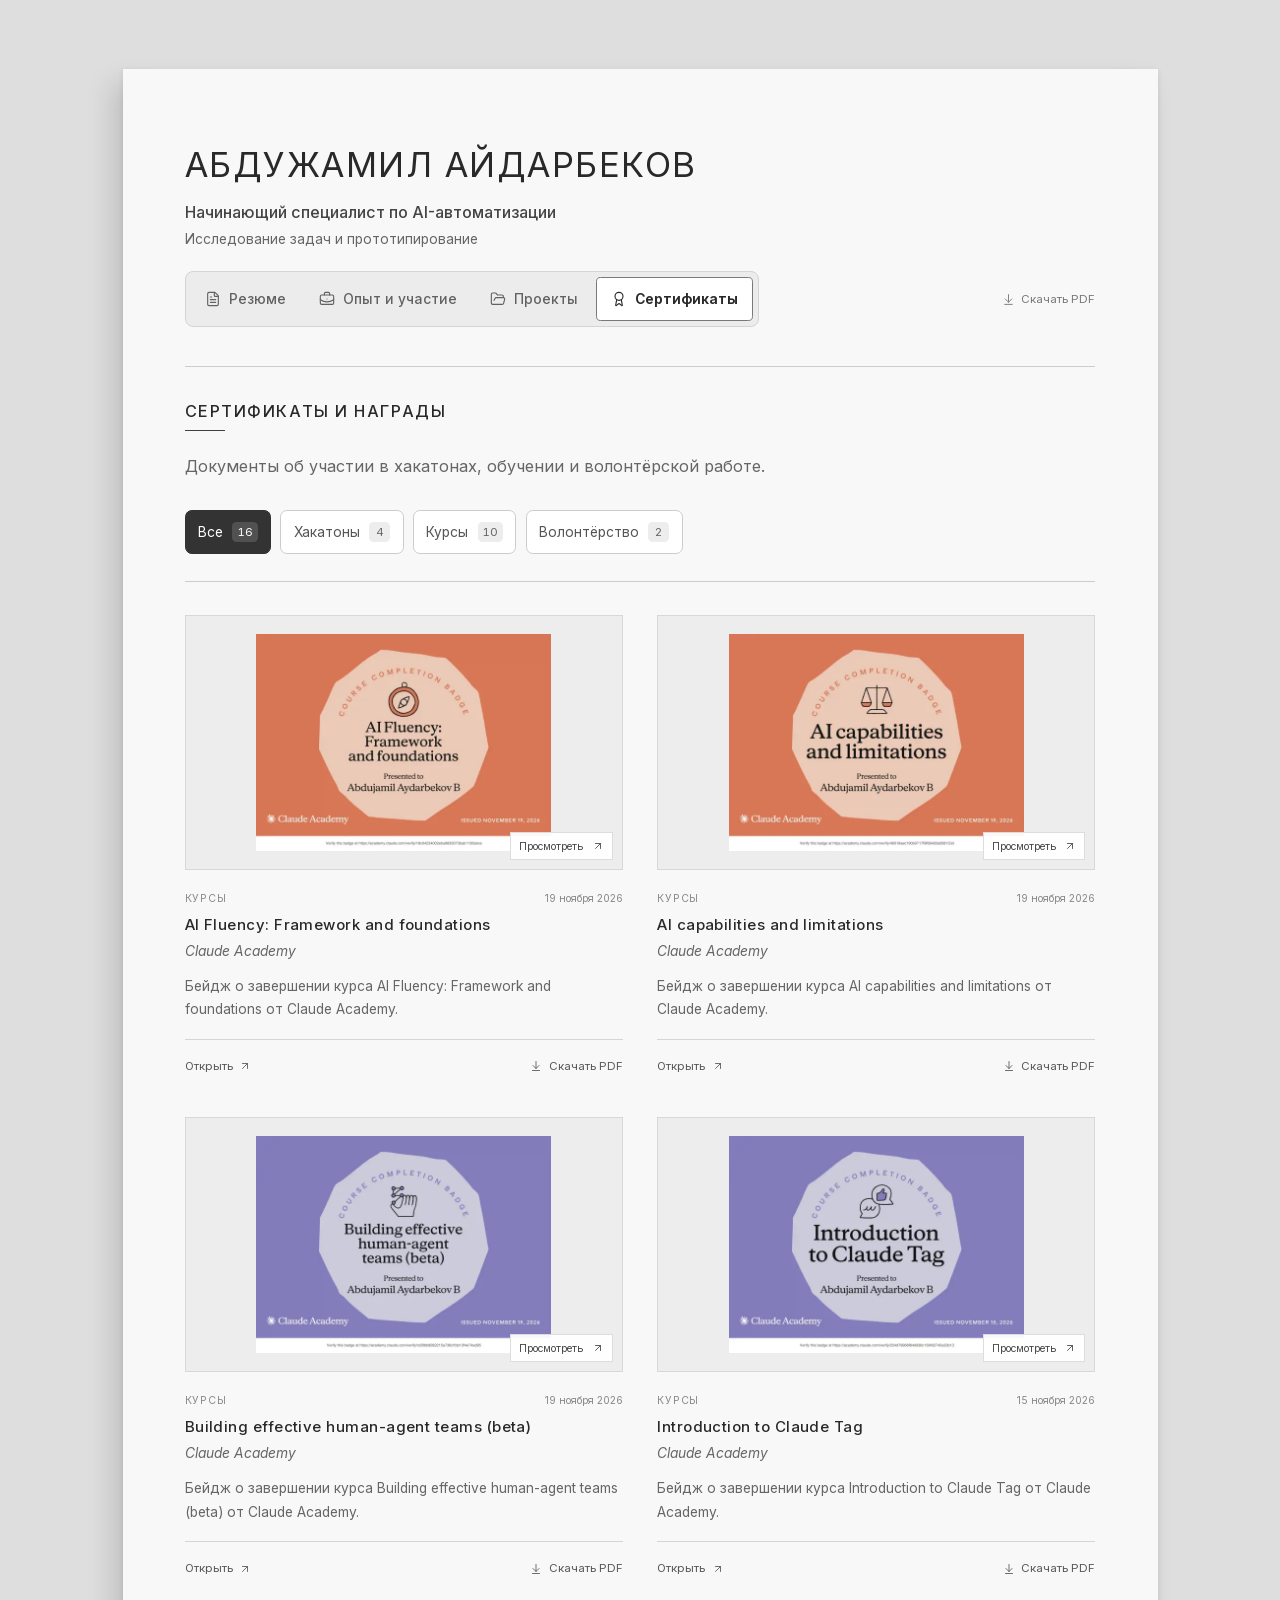
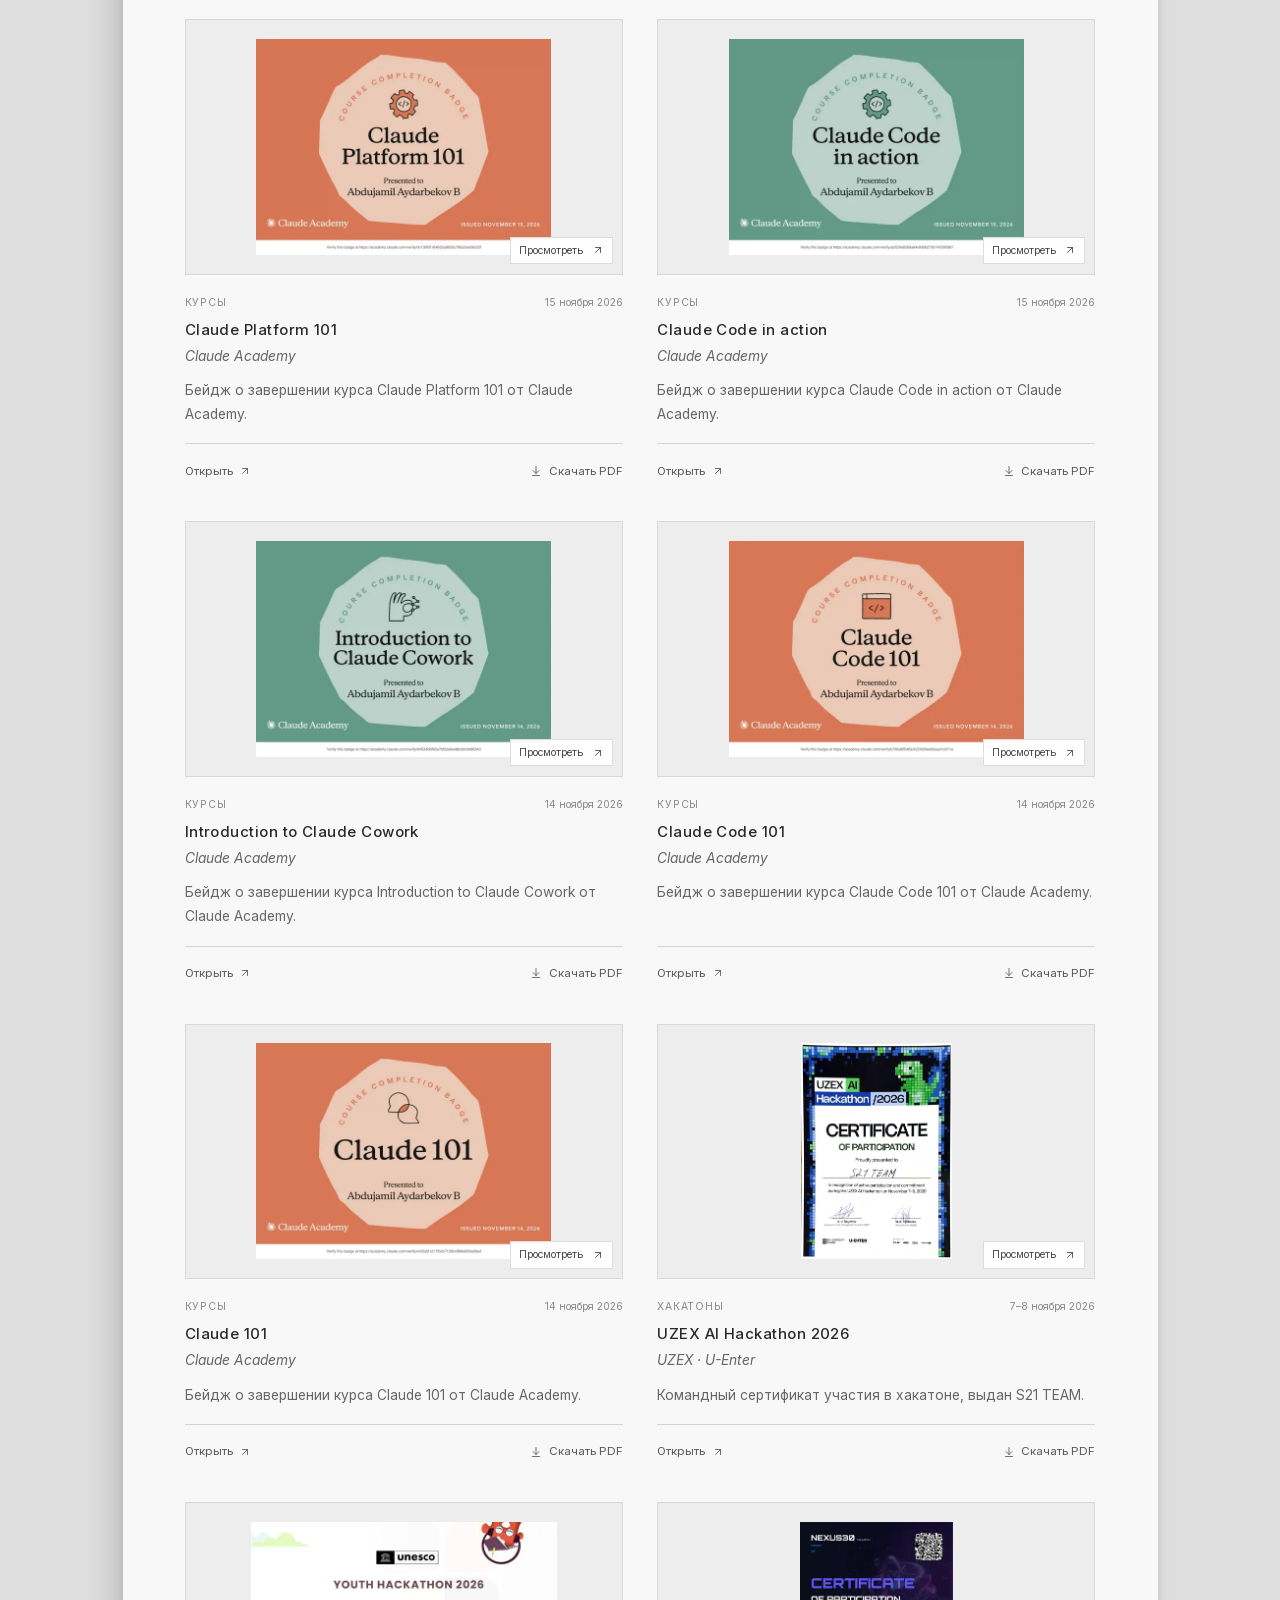
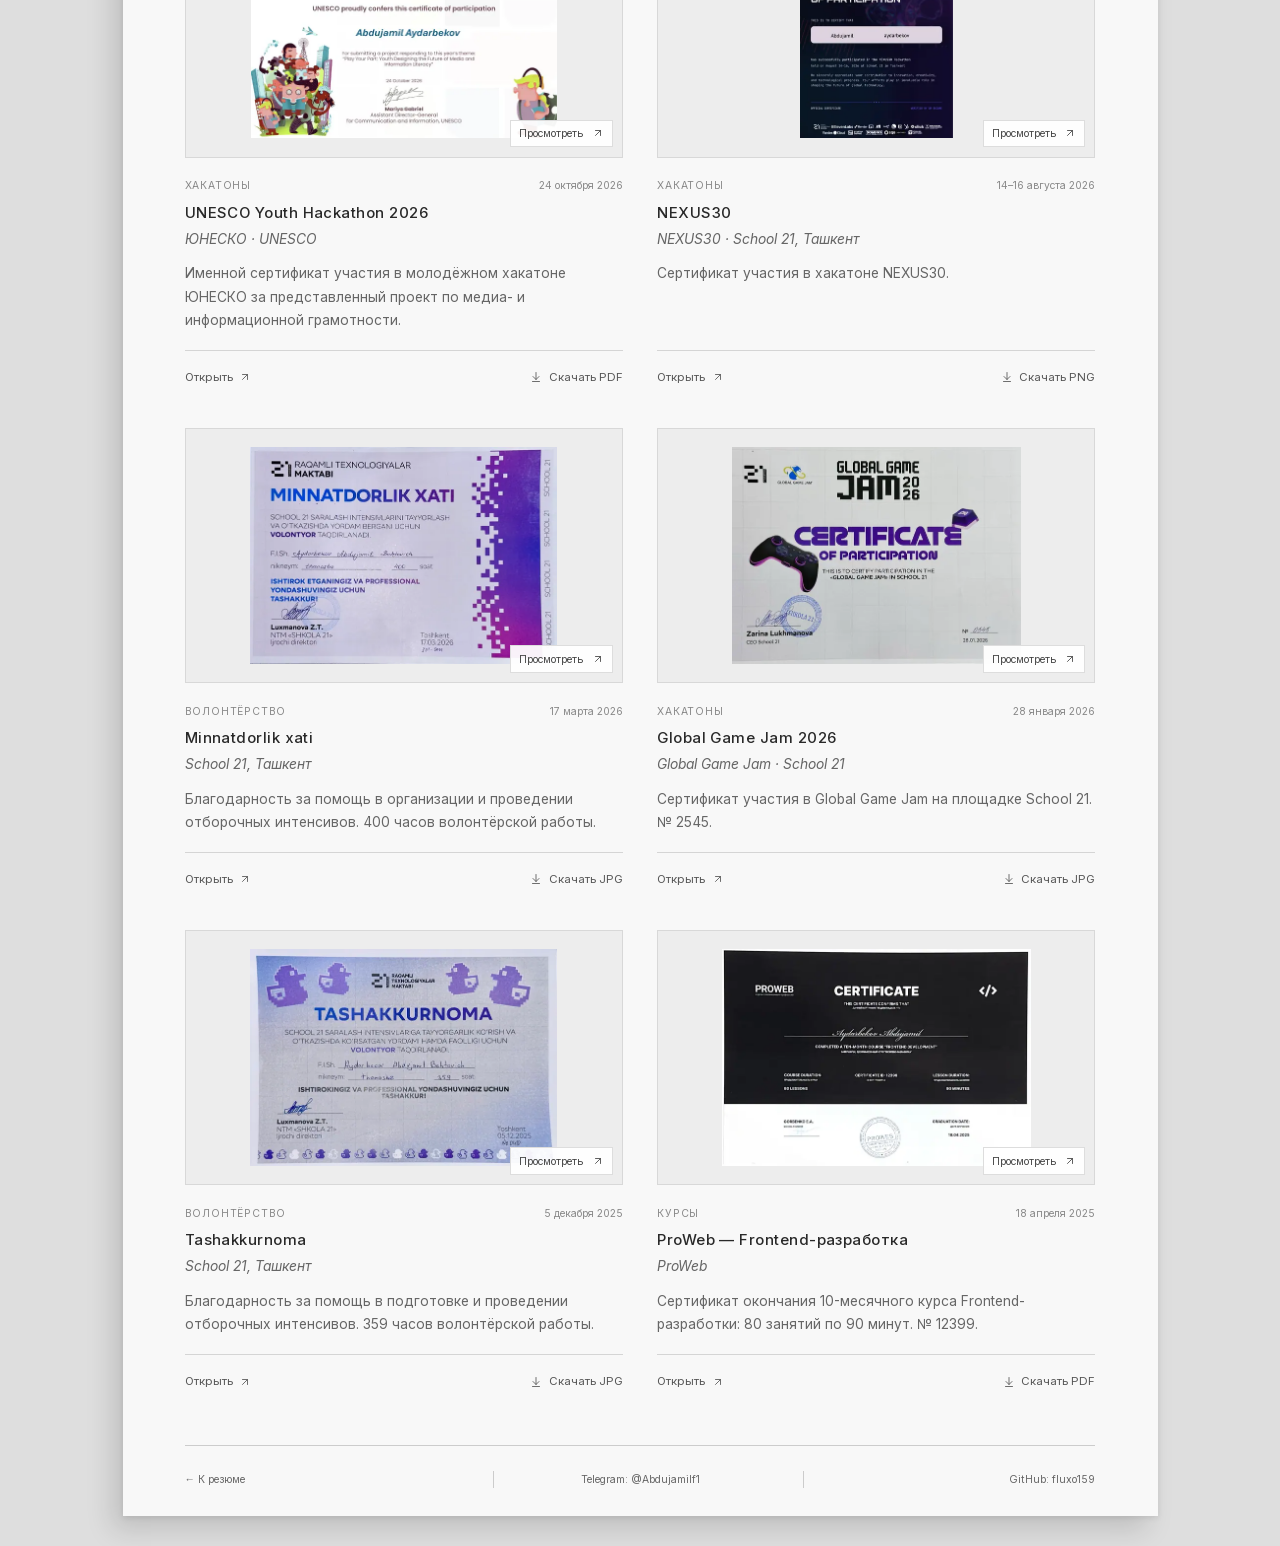
==== commit ffd369bb: "Publish personal CV" ====
--- a/certificates/index.html
+++ b/certificates/index.html
@@ -1,2 +1,2 @@
-<!DOCTYPE html><html lang="ru"><head><meta charSet="utf-8"/><meta name="viewport" content="width=device-width, initial-scale=1"/><link rel="stylesheet" href="/_next/static/css/global-error.BNewdElI.css" data-precedence="vite-rsc/client-reference"/><link rel="stylesheet" href="/_next/static/css/index.BNewdElI.css" data-rsc-css-href="/_next/static/css/index.BNewdElI.css" data-precedence="vite-rsc/importer-resources"/><link rel="modulepreload" fetchPriority="low" href="/_next/static/chunks/index-CbTWG_Km.js"/><script src="/_next/static/chunks/rolldown-runtime-C60lm6uB.js" type="module" async=""></script><script src="/_next/static/chunks/framework-D_rUT4EX.js" type="module" async=""></script><link rel="modulepreload" href="/_next/static/chunks/global-error-c2iXLth8.js" crossorigin=""/><link rel="modulepreload" href="/_next/static/chunks/site-status-BoY7AfiD.js" crossorigin=""/><link rel="modulepreload" href="/_next/static/chunks/scroll-cat-Cgxdnczf.js" crossorigin=""/><link rel="modulepreload" href="/_next/static/chunks/error-q19vY5T-.js" crossorigin=""/><link rel="modulepreload" href="/_next/static/chunks/layout-segment-context-4bWKitZu.js" crossorigin=""/><link rel="modulepreload" href="/_next/static/chunks/smooth-scroll-BqUX6Asz.js" crossorigin=""/><link rel="modulepreload" href="/_next/static/chunks/Icon-Ci2Hv__g.js" crossorigin=""/><link rel="modulepreload" href="/_next/static/chunks/certificate-gallery-DWVsQN-x.js" crossorigin=""/><title>Сертификаты — Абдужамил Айдарбеков</title><meta name="description" content="Сертификаты хакатонов, обучения и благодарности за волонтёрскую работу Абдужамила Айдарбекова."/><meta property="og:title" content="Сертификаты — Абдужамил Айдарбеков"/><meta property="og:description" content="Хакатоны, обучение и волонтёрство: сертификаты и подтверждения участия."/><meta property="og:url" content="https://fluxo159.github.io/certificates"/><meta property="og:type" content="website"/><meta property="og:locale" content="ru_RU"/><meta property="og:image" content="https://fluxo159.github.io/social-preview.png"/><meta property="og:image:width" content="1200"/><meta property="og:image:height" content="630"/><meta property="og:image:alt" content="Абдужамил Айдарбеков — Начинающий специалист по AI-автоматизации. Исследование задач и прототипирование."/><meta name="twitter:card" content="summary_large_image"/><meta name="twitter:title" content="Сертификаты — Абдужамил Айдарбеков"/><meta name="twitter:description" content="Хакатоны, обучение и волонтёрство: сертификаты и подтверждения участия."/><meta name="twitter:image" content="https://fluxo159.github.io/social-preview.png"/><link rel="shortcut icon" href="/favicon.svg"/><link rel="icon" href="/favicon.svg"/><link rel="canonical" href="https://fluxo159.github.io/certificates"/><script>Object.assign(((self[Symbol.for("vinext.navigationRuntime")]??={bootstrap:{routeManifest:null},functions:{}}).bootstrap.rsc??={rsc:[]}),{params:{},nav:{"pathname":"/certificates","searchParams":[]}})</script><link rel="modulepreload" href="/_next/static/chunks/index-CbTWG_Km.js" />
-</head><body><a class="skip-link" href="#certificates">К сертификатам</a><main class="resume certificates-page"><header class="resume-header"><h1>Абдужамил Айдарбеков</h1><p class="resume-role">Начинающий специалист по AI-автоматизации<span>Исследование задач и прототипирование</span></p><div class="header-bottom"><nav class="document-nav" aria-label="Разделы сайта"><a href="/"><svg xmlns="http://www.w3.org/2000/svg" width="16" height="16" viewBox="0 0 24 24" fill="none" stroke="currentColor" stroke-width="2" stroke-linecap="round" stroke-linejoin="round" class="lucide lucide-file-text" aria-hidden="true"><path d="M6 22a2 2 0 0 1-2-2V4a2 2 0 0 1 2-2h8a2.4 2.4 0 0 1 1.704.706l3.588 3.588A2.4 2.4 0 0 1 20 8v12a2 2 0 0 1-2 2z"></path><path d="M14 2v5a1 1 0 0 0 1 1h5"></path><path d="M10 9H8"></path><path d="M16 13H8"></path><path d="M16 17H8"></path></svg>Резюме</a><a href="/experience"><svg xmlns="http://www.w3.org/2000/svg" width="16" height="16" viewBox="0 0 24 24" fill="none" stroke="currentColor" stroke-width="2" stroke-linecap="round" stroke-linejoin="round" class="lucide lucide-briefcase-business" aria-hidden="true"><path d="M12 12h.01"></path><path d="M16 6V4a2 2 0 0 0-2-2h-4a2 2 0 0 0-2 2v2"></path><path d="M22 13a18.15 18.15 0 0 1-20 0"></path><rect width="20" height="14" x="2" y="6" rx="2"></rect></svg>Опыт и участие</a><a href="/projects"><svg xmlns="http://www.w3.org/2000/svg" width="16" height="16" viewBox="0 0 24 24" fill="none" stroke="currentColor" stroke-width="2" stroke-linecap="round" stroke-linejoin="round" class="lucide lucide-folder-open" aria-hidden="true"><path d="m6 14 1.5-2.9A2 2 0 0 1 9.24 10H20a2 2 0 0 1 1.94 2.5l-1.54 6a2 2 0 0 1-1.95 1.5H4a2 2 0 0 1-2-2V5a2 2 0 0 1 2-2h3.9a2 2 0 0 1 1.69.9l.81 1.2a2 2 0 0 0 1.67.9H18a2 2 0 0 1 2 2v2"></path></svg>Проекты</a><a href="/certificates" aria-current="page"><svg xmlns="http://www.w3.org/2000/svg" width="16" height="16" viewBox="0 0 24 24" fill="none" stroke="currentColor" stroke-width="2" stroke-linecap="round" stroke-linejoin="round" class="lucide lucide-award" aria-hidden="true"><path d="m15.477 12.89 1.515 8.526a.5.5 0 0 1-.81.47l-3.58-2.687a1 1 0 0 0-1.197 0l-3.586 2.686a.5.5 0 0 1-.81-.469l1.514-8.526"></path><circle cx="12" cy="8" r="6"></circle></svg>Сертификаты</a></nav><a class="header-download" href="/Abdujamil_Aydarbekov_CV.pdf" download=""><svg xmlns="http://www.w3.org/2000/svg" width="13" height="13" viewBox="0 0 24 24" fill="none" stroke="currentColor" stroke-width="2" stroke-linecap="round" stroke-linejoin="round" class="lucide lucide-arrow-down-to-line" aria-hidden="true"><path d="M12 17V3"></path><path d="m6 11 6 6 6-6"></path><path d="M19 21H5"></path></svg>Скачать PDF</a></div></header><section class="certificates-intro" id="certificates"><h2 class="section-title">Сертификаты и награды</h2><p>Документы об участии в хакатонах, обучении и волонтёрской работе.</p></section><div class="certificate-filters" aria-label="Категории сертификатов"><button type="button" aria-pressed="true">Все<span>16</span></button><button type="button" aria-pressed="false">Хакатоны<span>4</span></button><button type="button" aria-pressed="false">Курсы<span>10</span></button><button type="button" aria-pressed="false">Волонтёрство<span>2</span></button></div><div class="certificate-grid" aria-live="polite" aria-atomic="false"><article id="claude-ai-fluency-2026" class="certificate-card"><button class="certificate-preview" aria-label="Просмотреть: AI Fluency: Framework and foundations"><img src="/certificates/previews/claude-ai-fluency-2026.8205feb20b.webp" width="600" height="440" alt="Превью документа AI Fluency: Framework and foundations" loading="eager" decoding="async"/><span class="certificate-preview-label">Просмотреть <svg xmlns="http://www.w3.org/2000/svg" width="12" height="12" viewBox="0 0 24 24" fill="none" stroke="currentColor" stroke-width="2" stroke-linecap="round" stroke-linejoin="round" class="lucide lucide-arrow-up-right" aria-hidden="true"><path d="M7 7h10v10"></path><path d="M7 17 17 7"></path></svg></span></button><div class="certificate-meta"><span>Курсы</span><time dateTime="2026-11-19">19 ноября 2026</time></div><h3>AI Fluency: Framework and foundations</h3><p class="certificate-issuer">Claude Academy</p><p class="certificate-description">Бейдж о завершении курса AI Fluency: Framework and foundations от Claude Academy.</p><div class="certificate-actions"><button>Открыть <svg xmlns="http://www.w3.org/2000/svg" width="12" height="12" viewBox="0 0 24 24" fill="none" stroke="currentColor" stroke-width="2" stroke-linecap="round" stroke-linejoin="round" class="lucide lucide-arrow-up-right" aria-hidden="true"><path d="M7 7h10v10"></path><path d="M7 17 17 7"></path></svg></button><a href="/certificates/claude-ai-fluency-2026.pdf" download="" aria-label="Скачать: AI Fluency: Framework and foundations"><svg xmlns="http://www.w3.org/2000/svg" width="12" height="12" viewBox="0 0 24 24" fill="none" stroke="currentColor" stroke-width="2" stroke-linecap="round" stroke-linejoin="round" class="lucide lucide-arrow-down-to-line" aria-hidden="true"><path d="M12 17V3"></path><path d="m6 11 6 6 6-6"></path><path d="M19 21H5"></path></svg>Скачать <!-- -->PDF</a></div></article><article id="claude-ai-capabilities-2026" class="certificate-card"><button class="certificate-preview" aria-label="Просмотреть: AI capabilities and limitations"><img src="/certificates/previews/claude-ai-capabilities-2026.2090c84a2e.webp" width="600" height="440" alt="Превью документа AI capabilities and limitations" loading="lazy" decoding="async"/><span class="certificate-preview-label">Просмотреть <svg xmlns="http://www.w3.org/2000/svg" width="12" height="12" viewBox="0 0 24 24" fill="none" stroke="currentColor" stroke-width="2" stroke-linecap="round" stroke-linejoin="round" class="lucide lucide-arrow-up-right" aria-hidden="true"><path d="M7 7h10v10"></path><path d="M7 17 17 7"></path></svg></span></button><div class="certificate-meta"><span>Курсы</span><time dateTime="2026-11-19">19 ноября 2026</time></div><h3>AI capabilities and limitations</h3><p class="certificate-issuer">Claude Academy</p><p class="certificate-description">Бейдж о завершении курса AI capabilities and limitations от Claude Academy.</p><div class="certificate-actions"><button>Открыть <svg xmlns="http://www.w3.org/2000/svg" width="12" height="12" viewBox="0 0 24 24" fill="none" stroke="currentColor" stroke-width="2" stroke-linecap="round" stroke-linejoin="round" class="lucide lucide-arrow-up-right" aria-hidden="true"><path d="M7 7h10v10"></path><path d="M7 17 17 7"></path></svg></button><a href="/certificates/claude-ai-capabilities-2026.pdf" download="" aria-label="Скачать: AI capabilities and limitations"><svg xmlns="http://www.w3.org/2000/svg" width="12" height="12" viewBox="0 0 24 24" fill="none" stroke="currentColor" stroke-width="2" stroke-linecap="round" stroke-linejoin="round" class="lucide lucide-arrow-down-to-line" aria-hidden="true"><path d="M12 17V3"></path><path d="m6 11 6 6 6-6"></path><path d="M19 21H5"></path></svg>Скачать <!-- -->PDF</a></div></article><article id="claude-human-agent-teams-2026" class="certificate-card"><button class="certificate-preview" aria-label="Просмотреть: Building effective human-agent teams (beta)"><img src="/certificates/previews/claude-human-agent-teams-2026.3b3284fa55.webp" width="600" height="440" alt="Превью документа Building effective human-agent teams (beta)" loading="lazy" decoding="async"/><span class="certificate-preview-label">Просмотреть <svg xmlns="http://www.w3.org/2000/svg" width="12" height="12" viewBox="0 0 24 24" fill="none" stroke="currentColor" stroke-width="2" stroke-linecap="round" stroke-linejoin="round" class="lucide lucide-arrow-up-right" aria-hidden="true"><path d="M7 7h10v10"></path><path d="M7 17 17 7"></path></svg></span></button><div class="certificate-meta"><span>Курсы</span><time dateTime="2026-11-19">19 ноября 2026</time></div><h3>Building effective human-agent teams (beta)</h3><p class="certificate-issuer">Claude Academy</p><p class="certificate-description">Бейдж о завершении курса Building effective human-agent teams (beta) от Claude Academy.</p><div class="certificate-actions"><button>Открыть <svg xmlns="http://www.w3.org/2000/svg" width="12" height="12" viewBox="0 0 24 24" fill="none" stroke="currentColor" stroke-width="2" stroke-linecap="round" stroke-linejoin="round" class="lucide lucide-arrow-up-right" aria-hidden="true"><path d="M7 7h10v10"></path><path d="M7 17 17 7"></path></svg></button><a href="/certificates/claude-human-agent-teams-2026.pdf" download="" aria-label="Скачать: Building effective human-agent teams (beta)"><svg xmlns="http://www.w3.org/2000/svg" width="12" height="12" viewBox="0 0 24 24" fill="none" stroke="currentColor" stroke-width="2" stroke-linecap="round" stroke-linejoin="round" class="lucide lucide-arrow-down-to-line" aria-hidden="true"><path d="M12 17V3"></path><path d="m6 11 6 6 6-6"></path><path d="M19 21H5"></path></svg>Скачать <!-- -->PDF</a></div></article><article id="claude-tag-2026" class="certificate-card"><button class="certificate-preview" aria-label="Просмотреть: Introduction to Claude Tag"><img src="/certificates/previews/claude-tag-2026.164be7d97e.webp" width="600" height="440" alt="Превью документа Introduction to Claude Tag" loading="lazy" decoding="async"/><span class="certificate-preview-label">Просмотреть <svg xmlns="http://www.w3.org/2000/svg" width="12" height="12" viewBox="0 0 24 24" fill="none" stroke="currentColor" stroke-width="2" stroke-linecap="round" stroke-linejoin="round" class="lucide lucide-arrow-up-right" aria-hidden="true"><path d="M7 7h10v10"></path><path d="M7 17 17 7"></path></svg></span></button><div class="certificate-meta"><span>Курсы</span><time dateTime="2026-11-15">15 ноября 2026</time></div><h3>Introduction to Claude Tag</h3><p class="certificate-issuer">Claude Academy</p><p class="certificate-description">Бейдж о завершении курса Introduction to Claude Tag от Claude Academy.</p><div class="certificate-actions"><button>Открыть <svg xmlns="http://www.w3.org/2000/svg" width="12" height="12" viewBox="0 0 24 24" fill="none" stroke="currentColor" stroke-width="2" stroke-linecap="round" stroke-linejoin="round" class="lucide lucide-arrow-up-right" aria-hidden="true"><path d="M7 7h10v10"></path><path d="M7 17 17 7"></path></svg></button><a href="/certificates/claude-tag-2026.pdf" download="" aria-label="Скачать: Introduction to Claude Tag"><svg xmlns="http://www.w3.org/2000/svg" width="12" height="12" viewBox="0 0 24 24" fill="none" stroke="currentColor" stroke-width="2" stroke-linecap="round" stroke-linejoin="round" class="lucide lucide-arrow-down-to-line" aria-hidden="true"><path d="M12 17V3"></path><path d="m6 11 6 6 6-6"></path><path d="M19 21H5"></path></svg>Скачать <!-- -->PDF</a></div></article><article id="claude-platform-101-2026" class="certificate-card"><button class="certificate-preview" aria-label="Просмотреть: Claude Platform 101"><img src="/certificates/previews/claude-platform-101-2026.7ca4a692a2.webp" width="600" height="440" alt="Превью документа Claude Platform 101" loading="lazy" decoding="async"/><span class="certificate-preview-label">Просмотреть <svg xmlns="http://www.w3.org/2000/svg" width="12" height="12" viewBox="0 0 24 24" fill="none" stroke="currentColor" stroke-width="2" stroke-linecap="round" stroke-linejoin="round" class="lucide lucide-arrow-up-right" aria-hidden="true"><path d="M7 7h10v10"></path><path d="M7 17 17 7"></path></svg></span></button><div class="certificate-meta"><span>Курсы</span><time dateTime="2026-11-15">15 ноября 2026</time></div><h3>Claude Platform 101</h3><p class="certificate-issuer">Claude Academy</p><p class="certificate-description">Бейдж о завершении курса Claude Platform 101 от Claude Academy.</p><div class="certificate-actions"><button>Открыть <svg xmlns="http://www.w3.org/2000/svg" width="12" height="12" viewBox="0 0 24 24" fill="none" stroke="currentColor" stroke-width="2" stroke-linecap="round" stroke-linejoin="round" class="lucide lucide-arrow-up-right" aria-hidden="true"><path d="M7 7h10v10"></path><path d="M7 17 17 7"></path></svg></button><a href="/certificates/claude-platform-101-2026.pdf" download="" aria-label="Скачать: Claude Platform 101"><svg xmlns="http://www.w3.org/2000/svg" width="12" height="12" viewBox="0 0 24 24" fill="none" stroke="currentColor" stroke-width="2" stroke-linecap="round" stroke-linejoin="round" class="lucide lucide-arrow-down-to-line" aria-hidden="true"><path d="M12 17V3"></path><path d="m6 11 6 6 6-6"></path><path d="M19 21H5"></path></svg>Скачать <!-- -->PDF</a></div></article><article id="claude-code-in-action-2026" class="certificate-card"><button class="certificate-preview" aria-label="Просмотреть: Claude Code in action"><img src="/certificates/previews/claude-code-in-action-2026.4bcea67114.webp" width="600" height="440" alt="Превью документа Claude Code in action" loading="lazy" decoding="async"/><span class="certificate-preview-label">Просмотреть <svg xmlns="http://www.w3.org/2000/svg" width="12" height="12" viewBox="0 0 24 24" fill="none" stroke="currentColor" stroke-width="2" stroke-linecap="round" stroke-linejoin="round" class="lucide lucide-arrow-up-right" aria-hidden="true"><path d="M7 7h10v10"></path><path d="M7 17 17 7"></path></svg></span></button><div class="certificate-meta"><span>Курсы</span><time dateTime="2026-11-15">15 ноября 2026</time></div><h3>Claude Code in action</h3><p class="certificate-issuer">Claude Academy</p><p class="certificate-description">Бейдж о завершении курса Claude Code in action от Claude Academy.</p><div class="certificate-actions"><button>Открыть <svg xmlns="http://www.w3.org/2000/svg" width="12" height="12" viewBox="0 0 24 24" fill="none" stroke="currentColor" stroke-width="2" stroke-linecap="round" stroke-linejoin="round" class="lucide lucide-arrow-up-right" aria-hidden="true"><path d="M7 7h10v10"></path><path d="M7 17 17 7"></path></svg></button><a href="/certificates/claude-code-in-action-2026.pdf" download="" aria-label="Скачать: Claude Code in action"><svg xmlns="http://www.w3.org/2000/svg" width="12" height="12" viewBox="0 0 24 24" fill="none" stroke="currentColor" stroke-width="2" stroke-linecap="round" stroke-linejoin="round" class="lucide lucide-arrow-down-to-line" aria-hidden="true"><path d="M12 17V3"></path><path d="m6 11 6 6 6-6"></path><path d="M19 21H5"></path></svg>Скачать <!-- -->PDF</a></div></article><article id="claude-cowork-2026" class="certificate-card"><button class="certificate-preview" aria-label="Просмотреть: Introduction to Claude Cowork"><img src="/certificates/previews/claude-cowork-2026.fece789e39.webp" width="600" height="440" alt="Превью документа Introduction to Claude Cowork" loading="lazy" decoding="async"/><span class="certificate-preview-label">Просмотреть <svg xmlns="http://www.w3.org/2000/svg" width="12" height="12" viewBox="0 0 24 24" fill="none" stroke="currentColor" stroke-width="2" stroke-linecap="round" stroke-linejoin="round" class="lucide lucide-arrow-up-right" aria-hidden="true"><path d="M7 7h10v10"></path><path d="M7 17 17 7"></path></svg></span></button><div class="certificate-meta"><span>Курсы</span><time dateTime="2026-11-14">14 ноября 2026</time></div><h3>Introduction to Claude Cowork</h3><p class="certificate-issuer">Claude Academy</p><p class="certificate-description">Бейдж о завершении курса Introduction to Claude Cowork от Claude Academy.</p><div class="certificate-actions"><button>Открыть <svg xmlns="http://www.w3.org/2000/svg" width="12" height="12" viewBox="0 0 24 24" fill="none" stroke="currentColor" stroke-width="2" stroke-linecap="round" stroke-linejoin="round" class="lucide lucide-arrow-up-right" aria-hidden="true"><path d="M7 7h10v10"></path><path d="M7 17 17 7"></path></svg></button><a href="/certificates/claude-cowork-2026.pdf" download="" aria-label="Скачать: Introduction to Claude Cowork"><svg xmlns="http://www.w3.org/2000/svg" width="12" height="12" viewBox="0 0 24 24" fill="none" stroke="currentColor" stroke-width="2" stroke-linecap="round" stroke-linejoin="round" class="lucide lucide-arrow-down-to-line" aria-hidden="true"><path d="M12 17V3"></path><path d="m6 11 6 6 6-6"></path><path d="M19 21H5"></path></svg>Скачать <!-- -->PDF</a></div></article><article id="claude-code-101-2026" class="certificate-card"><button class="certificate-preview" aria-label="Просмотреть: Claude Code 101"><img src="/certificates/previews/claude-code-101-2026.d187298c43.webp" width="600" height="440" alt="Превью документа Claude Code 101" loading="lazy" decoding="async"/><span class="certificate-preview-label">Просмотреть <svg xmlns="http://www.w3.org/2000/svg" width="12" height="12" viewBox="0 0 24 24" fill="none" stroke="currentColor" stroke-width="2" stroke-linecap="round" stroke-linejoin="round" class="lucide lucide-arrow-up-right" aria-hidden="true"><path d="M7 7h10v10"></path><path d="M7 17 17 7"></path></svg></span></button><div class="certificate-meta"><span>Курсы</span><time dateTime="2026-11-14">14 ноября 2026</time></div><h3>Claude Code 101</h3><p class="certificate-issuer">Claude Academy</p><p class="certificate-description">Бейдж о завершении курса Claude Code 101 от Claude Academy.</p><div class="certificate-actions"><button>Открыть <svg xmlns="http://www.w3.org/2000/svg" width="12" height="12" viewBox="0 0 24 24" fill="none" stroke="currentColor" stroke-width="2" stroke-linecap="round" stroke-linejoin="round" class="lucide lucide-arrow-up-right" aria-hidden="true"><path d="M7 7h10v10"></path><path d="M7 17 17 7"></path></svg></button><a href="/certificates/claude-code-101-2026.pdf" download="" aria-label="Скачать: Claude Code 101"><svg xmlns="http://www.w3.org/2000/svg" width="12" height="12" viewBox="0 0 24 24" fill="none" stroke="currentColor" stroke-width="2" stroke-linecap="round" stroke-linejoin="round" class="lucide lucide-arrow-down-to-line" aria-hidden="true"><path d="M12 17V3"></path><path d="m6 11 6 6 6-6"></path><path d="M19 21H5"></path></svg>Скачать <!-- -->PDF</a></div></article><article id="claude-101-2026" class="certificate-card"><button class="certificate-preview" aria-label="Просмотреть: Claude 101"><img src="/certificates/previews/claude-101-2026.1d307a9bdc.webp" width="600" height="440" alt="Превью документа Claude 101" loading="lazy" decoding="async"/><span class="certificate-preview-label">Просмотреть <svg xmlns="http://www.w3.org/2000/svg" width="12" height="12" viewBox="0 0 24 24" fill="none" stroke="currentColor" stroke-width="2" stroke-linecap="round" stroke-linejoin="round" class="lucide lucide-arrow-up-right" aria-hidden="true"><path d="M7 7h10v10"></path><path d="M7 17 17 7"></path></svg></span></button><div class="certificate-meta"><span>Курсы</span><time dateTime="2026-11-14">14 ноября 2026</time></div><h3>Claude 101</h3><p class="certificate-issuer">Claude Academy</p><p class="certificate-description">Бейдж о завершении курса Claude 101 от Claude Academy.</p><div class="certificate-actions"><button>Открыть <svg xmlns="http://www.w3.org/2000/svg" width="12" height="12" viewBox="0 0 24 24" fill="none" stroke="currentColor" stroke-width="2" stroke-linecap="round" stroke-linejoin="round" class="lucide lucide-arrow-up-right" aria-hidden="true"><path d="M7 7h10v10"></path><path d="M7 17 17 7"></path></svg></button><a href="/certificates/claude-101-2026.pdf" download="" aria-label="Скачать: Claude 101"><svg xmlns="http://www.w3.org/2000/svg" width="12" height="12" viewBox="0 0 24 24" fill="none" stroke="currentColor" stroke-width="2" stroke-linecap="round" stroke-linejoin="round" class="lucide lucide-arrow-down-to-line" aria-hidden="true"><path d="M12 17V3"></path><path d="m6 11 6 6 6-6"></path><path d="M19 21H5"></path></svg>Скачать <!-- -->PDF</a></div></article><article id="uzex-ai-2026" class="certificate-card"><button class="certificate-preview" aria-label="Просмотреть: UZEX AI Hackathon 2026"><img src="/certificates/previews/uzex-ai-hackathon-2026.a1e4adc8ce.webp" width="307" height="440" alt="Превью документа UZEX AI Hackathon 2026" loading="lazy" decoding="async"/><span class="certificate-preview-label">Просмотреть <svg xmlns="http://www.w3.org/2000/svg" width="12" height="12" viewBox="0 0 24 24" fill="none" stroke="currentColor" stroke-width="2" stroke-linecap="round" stroke-linejoin="round" class="lucide lucide-arrow-up-right" aria-hidden="true"><path d="M7 7h10v10"></path><path d="M7 17 17 7"></path></svg></span></button><div class="certificate-meta"><span>Хакатоны</span><time dateTime="2026-11-08">7–8 ноября 2026</time></div><h3>UZEX AI Hackathon 2026</h3><p class="certificate-issuer">UZEX · U-Enter</p><p class="certificate-description">Командный сертификат участия в хакатоне, выдан S21 TEAM.</p><div class="certificate-actions"><button>Открыть <svg xmlns="http://www.w3.org/2000/svg" width="12" height="12" viewBox="0 0 24 24" fill="none" stroke="currentColor" stroke-width="2" stroke-linecap="round" stroke-linejoin="round" class="lucide lucide-arrow-up-right" aria-hidden="true"><path d="M7 7h10v10"></path><path d="M7 17 17 7"></path></svg></button><a href="/certificates/uzex-ai-hackathon-2026.pdf" download="" aria-label="Скачать: UZEX AI Hackathon 2026"><svg xmlns="http://www.w3.org/2000/svg" width="12" height="12" viewBox="0 0 24 24" fill="none" stroke="currentColor" stroke-width="2" stroke-linecap="round" stroke-linejoin="round" class="lucide lucide-arrow-down-to-line" aria-hidden="true"><path d="M12 17V3"></path><path d="m6 11 6 6 6-6"></path><path d="M19 21H5"></path></svg>Скачать <!-- -->PDF</a></div></article><article id="unesco-youth-2026" class="certificate-card"><button class="certificate-preview" aria-label="Просмотреть: UNESCO Youth Hackathon 2026"><img src="/certificates/previews/unesco-youth-hackathon-2026.617e7700b1.webp" width="622" height="440" alt="Превью документа UNESCO Youth Hackathon 2026" loading="lazy" decoding="async"/><span class="certificate-preview-label">Просмотреть <svg xmlns="http://www.w3.org/2000/svg" width="12" height="12" viewBox="0 0 24 24" fill="none" stroke="currentColor" stroke-width="2" stroke-linecap="round" stroke-linejoin="round" class="lucide lucide-arrow-up-right" aria-hidden="true"><path d="M7 7h10v10"></path><path d="M7 17 17 7"></path></svg></span></button><div class="certificate-meta"><span>Хакатоны</span><time dateTime="2026-10-24">24 октября 2026</time></div><h3>UNESCO Youth Hackathon 2026</h3><p class="certificate-issuer">ЮНЕСКО · UNESCO</p><p class="certificate-description">Именной сертификат участия в молодёжном хакатоне ЮНЕСКО за представленный проект по медиа- и информационной грамотности.</p><div class="certificate-actions"><button>Открыть <svg xmlns="http://www.w3.org/2000/svg" width="12" height="12" viewBox="0 0 24 24" fill="none" stroke="currentColor" stroke-width="2" stroke-linecap="round" stroke-linejoin="round" class="lucide lucide-arrow-up-right" aria-hidden="true"><path d="M7 7h10v10"></path><path d="M7 17 17 7"></path></svg></button><a href="/certificates/unesco-youth-hackathon-2026.pdf" download="" aria-label="Скачать: UNESCO Youth Hackathon 2026"><svg xmlns="http://www.w3.org/2000/svg" width="12" height="12" viewBox="0 0 24 24" fill="none" stroke="currentColor" stroke-width="2" stroke-linecap="round" stroke-linejoin="round" class="lucide lucide-arrow-down-to-line" aria-hidden="true"><path d="M12 17V3"></path><path d="m6 11 6 6 6-6"></path><path d="M19 21H5"></path></svg>Скачать <!-- -->PDF</a></div></article><article id="nexus30" class="certificate-card"><button class="certificate-preview" aria-label="Просмотреть: NEXUS30"><img src="/certificates/previews/nexus30.a48b641e36.webp" width="311" height="440" alt="Превью документа NEXUS30" loading="lazy" decoding="async"/><span class="certificate-preview-label">Просмотреть <svg xmlns="http://www.w3.org/2000/svg" width="12" height="12" viewBox="0 0 24 24" fill="none" stroke="currentColor" stroke-width="2" stroke-linecap="round" stroke-linejoin="round" class="lucide lucide-arrow-up-right" aria-hidden="true"><path d="M7 7h10v10"></path><path d="M7 17 17 7"></path></svg></span></button><div class="certificate-meta"><span>Хакатоны</span><time dateTime="2026-08-16">14–16 августа 2026</time></div><h3>NEXUS30</h3><p class="certificate-issuer">NEXUS30 · School 21, Ташкент</p><p class="certificate-description">Сертификат участия в хакатоне NEXUS30.</p><div class="certificate-actions"><button>Открыть <svg xmlns="http://www.w3.org/2000/svg" width="12" height="12" viewBox="0 0 24 24" fill="none" stroke="currentColor" stroke-width="2" stroke-linecap="round" stroke-linejoin="round" class="lucide lucide-arrow-up-right" aria-hidden="true"><path d="M7 7h10v10"></path><path d="M7 17 17 7"></path></svg></button><a href="/certificates/nexus30.png" download="" aria-label="Скачать: NEXUS30"><svg xmlns="http://www.w3.org/2000/svg" width="12" height="12" viewBox="0 0 24 24" fill="none" stroke="currentColor" stroke-width="2" stroke-linecap="round" stroke-linejoin="round" class="lucide lucide-arrow-down-to-line" aria-hidden="true"><path d="M12 17V3"></path><path d="m6 11 6 6 6-6"></path><path d="M19 21H5"></path></svg>Скачать <!-- -->PNG</a></div></article><article id="school21-400h" class="certificate-card"><button class="certificate-preview" aria-label="Просмотреть: Minnatdorlik xati"><img src="/certificates/previews/school21-400h.1392e6698e.webp" width="625" height="440" alt="Превью документа Minnatdorlik xati" loading="lazy" decoding="async"/><span class="certificate-preview-label">Просмотреть <svg xmlns="http://www.w3.org/2000/svg" width="12" height="12" viewBox="0 0 24 24" fill="none" stroke="currentColor" stroke-width="2" stroke-linecap="round" stroke-linejoin="round" class="lucide lucide-arrow-up-right" aria-hidden="true"><path d="M7 7h10v10"></path><path d="M7 17 17 7"></path></svg></span></button><div class="certificate-meta"><span>Волонтёрство</span><time dateTime="2026-03-17">17 марта 2026</time></div><h3>Minnatdorlik xati</h3><p class="certificate-issuer">School 21, Ташкент</p><p class="certificate-description">Благодарность за помощь в организации и проведении отборочных интенсивов. 400 часов волонтёрской работы.</p><div class="certificate-actions"><button>Открыть <svg xmlns="http://www.w3.org/2000/svg" width="12" height="12" viewBox="0 0 24 24" fill="none" stroke="currentColor" stroke-width="2" stroke-linecap="round" stroke-linejoin="round" class="lucide lucide-arrow-up-right" aria-hidden="true"><path d="M7 7h10v10"></path><path d="M7 17 17 7"></path></svg></button><a href="/certificates/school21-400h.jpg" download="" aria-label="Скачать: Minnatdorlik xati"><svg xmlns="http://www.w3.org/2000/svg" width="12" height="12" viewBox="0 0 24 24" fill="none" stroke="currentColor" stroke-width="2" stroke-linecap="round" stroke-linejoin="round" class="lucide lucide-arrow-down-to-line" aria-hidden="true"><path d="M12 17V3"></path><path d="m6 11 6 6 6-6"></path><path d="M19 21H5"></path></svg>Скачать <!-- -->JPG</a></div></article><article id="global-game-jam" class="certificate-card"><button class="certificate-preview" aria-label="Просмотреть: Global Game Jam 2026"><img src="/certificates/previews/global-game-jam.78d356caab.webp" width="587" height="440" alt="Превью документа Global Game Jam 2026" loading="lazy" decoding="async"/><span class="certificate-preview-label">Просмотреть <svg xmlns="http://www.w3.org/2000/svg" width="12" height="12" viewBox="0 0 24 24" fill="none" stroke="currentColor" stroke-width="2" stroke-linecap="round" stroke-linejoin="round" class="lucide lucide-arrow-up-right" aria-hidden="true"><path d="M7 7h10v10"></path><path d="M7 17 17 7"></path></svg></span></button><div class="certificate-meta"><span>Хакатоны</span><time dateTime="2026-01-28">28 января 2026</time></div><h3>Global Game Jam 2026</h3><p class="certificate-issuer">Global Game Jam · School 21</p><p class="certificate-description">Сертификат участия в Global Game Jam на площадке School 21. № 2545.</p><div class="certificate-actions"><button>Открыть <svg xmlns="http://www.w3.org/2000/svg" width="12" height="12" viewBox="0 0 24 24" fill="none" stroke="currentColor" stroke-width="2" stroke-linecap="round" stroke-linejoin="round" class="lucide lucide-arrow-up-right" aria-hidden="true"><path d="M7 7h10v10"></path><path d="M7 17 17 7"></path></svg></button><a href="/certificates/global-game-jam.jpg" download="" aria-label="Скачать: Global Game Jam 2026"><svg xmlns="http://www.w3.org/2000/svg" width="12" height="12" viewBox="0 0 24 24" fill="none" stroke="currentColor" stroke-width="2" stroke-linecap="round" stroke-linejoin="round" class="lucide lucide-arrow-down-to-line" aria-hidden="true"><path d="M12 17V3"></path><path d="m6 11 6 6 6-6"></path><path d="M19 21H5"></path></svg>Скачать <!-- -->JPG</a></div></article><article id="school21-359h" class="certificate-card"><button class="certificate-preview" aria-label="Просмотреть: Tashakkurnoma"><img src="/certificates/previews/school21-359h.76fd948e36.webp" width="625" height="440" alt="Превью документа Tashakkurnoma" loading="lazy" decoding="async"/><span class="certificate-preview-label">Просмотреть <svg xmlns="http://www.w3.org/2000/svg" width="12" height="12" viewBox="0 0 24 24" fill="none" stroke="currentColor" stroke-width="2" stroke-linecap="round" stroke-linejoin="round" class="lucide lucide-arrow-up-right" aria-hidden="true"><path d="M7 7h10v10"></path><path d="M7 17 17 7"></path></svg></span></button><div class="certificate-meta"><span>Волонтёрство</span><time dateTime="2025-12-05">5 декабря 2025</time></div><h3>Tashakkurnoma</h3><p class="certificate-issuer">School 21, Ташкент</p><p class="certificate-description">Благодарность за помощь в подготовке и проведении отборочных интенсивов. 359 часов волонтёрской работы.</p><div class="certificate-actions"><button>Открыть <svg xmlns="http://www.w3.org/2000/svg" width="12" height="12" viewBox="0 0 24 24" fill="none" stroke="currentColor" stroke-width="2" stroke-linecap="round" stroke-linejoin="round" class="lucide lucide-arrow-up-right" aria-hidden="true"><path d="M7 7h10v10"></path><path d="M7 17 17 7"></path></svg></button><a href="/certificates/school21-359h.jpg" download="" aria-label="Скачать: Tashakkurnoma"><svg xmlns="http://www.w3.org/2000/svg" width="12" height="12" viewBox="0 0 24 24" fill="none" stroke="currentColor" stroke-width="2" stroke-linecap="round" stroke-linejoin="round" class="lucide lucide-arrow-down-to-line" aria-hidden="true"><path d="M12 17V3"></path><path d="m6 11 6 6 6-6"></path><path d="M19 21H5"></path></svg>Скачать <!-- -->JPG</a></div></article><article id="proweb-frontend-2025" class="certificate-card"><button class="certificate-preview" aria-label="Просмотреть: ProWeb — Frontend-разработка"><img src="/certificates/previews/proweb-frontend-2025.a4b7d8394f.webp" width="627" height="440" alt="Превью документа ProWeb — Frontend-разработка" loading="lazy" decoding="async"/><span class="certificate-preview-label">Просмотреть <svg xmlns="http://www.w3.org/2000/svg" width="12" height="12" viewBox="0 0 24 24" fill="none" stroke="currentColor" stroke-width="2" stroke-linecap="round" stroke-linejoin="round" class="lucide lucide-arrow-up-right" aria-hidden="true"><path d="M7 7h10v10"></path><path d="M7 17 17 7"></path></svg></span></button><div class="certificate-meta"><span>Курсы</span><time dateTime="2025-04-18">18 апреля 2025</time></div><h3>ProWeb — Frontend-разработка</h3><p class="certificate-issuer">ProWeb</p><p class="certificate-description">Сертификат окончания 10-месячного курса Frontend-разработки: 80 занятий по 90 минут. № 12399.</p><div class="certificate-actions"><button>Открыть <svg xmlns="http://www.w3.org/2000/svg" width="12" height="12" viewBox="0 0 24 24" fill="none" stroke="currentColor" stroke-width="2" stroke-linecap="round" stroke-linejoin="round" class="lucide lucide-arrow-up-right" aria-hidden="true"><path d="M7 7h10v10"></path><path d="M7 17 17 7"></path></svg></button><a href="/certificates/proweb-frontend-2025.pdf" download="" aria-label="Скачать: ProWeb — Frontend-разработка"><svg xmlns="http://www.w3.org/2000/svg" width="12" height="12" viewBox="0 0 24 24" fill="none" stroke="currentColor" stroke-width="2" stroke-linecap="round" stroke-linejoin="round" class="lucide lucide-arrow-down-to-line" aria-hidden="true"><path d="M12 17V3"></path><path d="m6 11 6 6 6-6"></path><path d="M19 21H5"></path></svg>Скачать <!-- -->PDF</a></div></article></div><dialog class="certificate-dialog" aria-labelledby="certificate-dialog-title"></dialog><footer class="resume-footer"><a href="/">← К резюме</a><a href="https://t.me/Abdujamilf1" target="_blank" rel="noreferrer">Telegram: @Abdujamilf1</a><a href="https://github.com/fluxo159" target="_blank" rel="noreferrer">GitHub: fluxo159</a></footer></main><div class="scroll-cat" aria-hidden="true"><svg viewBox="95 85 220 210" width="48" height="48" focusable="false"><defs><filter id="scroll-cat-brush-_R_2i_" x="-10%" y="-10%" width="120%" height="120%"><feTurbulence type="fractalNoise" baseFrequency="0.04" numOctaves="3" result="noise" seed="2"></feTurbulence><feDisplacementMap in="SourceGraphic" in2="noise" scale="2.2" xChannelSelector="R" yChannelSelector="G"></feDisplacementMap></filter></defs><g filter="url(#scroll-cat-brush-_R_2i_)"><path data-cat-part="body" d="M 144 263 C 102 215, 112 128, 178 106 C 242 86, 294 128, 294 198 C 294 262, 236 290, 185 274 C 152 263, 150 214, 169 194 L 183 162 L 198 186 C 210 186, 221 186, 232 185 L 246 160 L 254 192" fill="none" stroke="currentColor" stroke-width="12" stroke-linecap="round" stroke-linejoin="round" style="opacity:0"></path><circle data-cat-part="left-eye" cx="187" cy="215" r="5.8" fill="currentColor" style="transform-origin:187px 215px;transform:scale(0);opacity:0"></circle><circle data-cat-part="right-eye" cx="239" cy="214" r="5.8" fill="currentColor" style="transform-origin:239px 214px;transform:scale(0);opacity:0"></circle><path data-cat-part="nose" d="M 207 229 L 213 219 L 219 229" fill="none" stroke="currentColor" stroke-width="7.5" stroke-linecap="round" stroke-linejoin="round" style="opacity:0"></path><circle data-cat-part="nose-dot" cx="213" cy="222" r="2.5" fill="currentColor" style="transform-origin:213px 222px;transform:scale(0);opacity:0"></circle></g></svg></div><script type="module" src="/_next/static/chunks/index-CbTWG_Km.js" id="_R_" async=""></script><script>((self[Symbol.for("vinext.navigationRuntime")]??={bootstrap:{routeManifest:null},functions:{}}).bootstrap.rsc??={rsc:[]}).rsc.push("0:{\"page:/certificates\":\"$L1\",\"layout:/\":\"$L2\",\"route:/certificates\":\"$L3\",\"__route\":\"route:/certificates\",\"__interceptionContext\":null,\"__layoutIds\":[\"layout:/\"],\"__rootLayout\":\"/\",\"__bfcacheSegmentIdentities\":{\"layout:/\":\"[\\\"layout\\\",\\\"layout:/\\\",\\\"root-boundary:/\\\",\\\"\\\"]\",\"page:/certificates\":\"[\\\"page\\\",\\\"page:/certificates\\\",\\\"root-boundary:/\\\",\\\"[\\\\\\\"certificates\\\\\\\"]\\\"]\"},\"__srcPage\":[\"certificates\",\"page\"],\"__layoutFlags\":{\"layout:/\":\"s\"},\"__artifactCompatibility\":{\"schemaVersion\":1,\"graphVersion\":\"app-route-graph:a1014f2b7391a440\",\"deploymentVersion\":\"b602913c-38b9-42f7-b67d-9855c835b1eb\",\"appElementsSchemaVersion\":1,\"rscPayloadSchemaVersion\":1,\"rootBoundaryId\":\"/\",\"renderEpoch\":null}}\n")</script><script>((self[Symbol.for("vinext.navigationRuntime")]??={bootstrap:{routeManifest:null},functions:{}}).bootstrap.rsc??={rsc:[]}).rsc.push("4:I[\"8c0f216c4604\",[],\"Children\",1]\n")</script><script>((self[Symbol.for("vinext.navigationRuntime")]??={bootstrap:{routeManifest:null},functions:{}}).bootstrap.rsc??={rsc:[]}).rsc.push("5:I[\"8687e126cdb5\",[],\"ScrollCat\",1]\n")</script><script>((self[Symbol.for("vinext.navigationRuntime")]??={bootstrap:{routeManifest:null},functions:{}}).bootstrap.rsc??={rsc:[]}).rsc.push("6:I[\"d10887734b25\",[],\"SmoothScroll\",1]\n")</script><script>((self[Symbol.for("vinext.navigationRuntime")]??={bootstrap:{routeManifest:null},functions:{}}).bootstrap.rsc??={rsc:[]}).rsc.push("7:I[\"593f344dc510\",[],\"GlobalErrorBoundary\",1]\n")</script><script>((self[Symbol.for("vinext.navigationRuntime")]??={bootstrap:{routeManifest:null},functions:{}}).bootstrap.rsc??={rsc:[]}).rsc.push("8:I[\"0b874ad30386\",[],\"default\",1]\n")</script><script>((self[Symbol.for("vinext.navigationRuntime")]??={bootstrap:{routeManifest:null},functions:{}}).bootstrap.rsc??={rsc:[]}).rsc.push("9:I[\"593f344dc510\",[],\"ErrorBoundary\",1]\n")</script><script>((self[Symbol.for("vinext.navigationRuntime")]??={bootstrap:{routeManifest:null},functions:{}}).bootstrap.rsc??={rsc:[]}).rsc.push("a:I[\"8c4b52fd2ed3\",[],\"default\",1]\n")</script><script>((self[Symbol.for("vinext.navigationRuntime")]??={bootstrap:{routeManifest:null},functions:{}}).bootstrap.rsc??={rsc:[]}).rsc.push("b:I[\"15c18cfaeeff\",[],\"LayoutSegmentProvider\",1]\n")</script><script>((self[Symbol.for("vinext.navigationRuntime")]??={bootstrap:{routeManifest:null},functions:{}}).bootstrap.rsc??={rsc:[]}).rsc.push("c:I[\"8c0f216c4604\",[],\"Slot\",1]\n")</script><script>((self[Symbol.for("vinext.navigationRuntime")]??={bootstrap:{routeManifest:null},functions:{}}).bootstrap.rsc??={rsc:[]}).rsc.push("d:I[\"a9bbde40cf2d\",[],\"default\",1]\n")</script><script>((self[Symbol.for("vinext.navigationRuntime")]??={bootstrap:{routeManifest:null},functions:{}}).bootstrap.rsc??={rsc:[]}).rsc.push("e:I[\"593f344dc510\",[],\"NotFoundBoundary\",1]\n")</script><script>((self[Symbol.for("vinext.navigationRuntime")]??={bootstrap:{routeManifest:null},functions:{}}).bootstrap.rsc??={rsc:[]}).rsc.push("f:I[\"c522979f12d6\",[],\"SiteStatus\",1]\n")</script><script>((self[Symbol.for("vinext.navigationRuntime")]??={bootstrap:{routeManifest:null},functions:{}}).bootstrap.rsc??={rsc:[]}).rsc.push("10:I[\"9276801271d6\",[],\"AppRouterScrollTarget\",1]\n")</script><script>((self[Symbol.for("vinext.navigationRuntime")]??={bootstrap:{routeManifest:null},functions:{}}).bootstrap.rsc??={rsc:[]}).rsc.push("11:I[\"593f344dc510\",[],\"RedirectBoundary\",1]\n")</script><script>((self[Symbol.for("vinext.navigationRuntime")]??={bootstrap:{routeManifest:null},functions:{}}).bootstrap.rsc??={rsc:[]}).rsc.push(":HL[\"/_next/static/css/index.BNewdElI.css\",\"style\"     ]\n")</script><script>((self[Symbol.for("vinext.navigationRuntime")]??={bootstrap:{routeManifest:null},functions:{}}).bootstrap.rsc??={rsc:[]}).rsc.push("2:[[[\"$\",\"link\",\"css:/_next/static/css/index.BNewdElI.css\",{\"rel\":\"stylesheet\",\"precedence\":\"vite-rsc/importer-resources\",\"href\":\"/_next/static/css/index.BNewdElI.css\",\"data-rsc-css-href\":\"/_next/static/css/index.BNewdElI.css\"}],\"$undefined\"],[\"$\",\"html\",null,{\"lang\":\"ru\",\"children\":[\"$\",\"body\",null,{\"children\":[[\"$\",\"$L4\",null,{}],[\"$\",\"$L5\",null,{}],[\"$\",\"$L6\",null,{}]]}]}]]\n")</script><script>((self[Symbol.for("vinext.navigationRuntime")]??={bootstrap:{routeManifest:null},functions:{}}).bootstrap.rsc??={rsc:[]}).rsc.push("3:[[[\"$\",\"meta\",null,{\"charSet\":\"utf-8\"}],[[\"$\",\"title\",\"0\",{\"children\":\"Сертификаты — Абдужамил Айдарбеков\"}],[\"$\",\"meta\",\"1\",{\"name\":\"description\",\"content\":\"Сертификаты хакатонов, обучения и благодарности за волонтёрскую работу Абдужамила Айдарбекова.\"}],[\"$\",\"meta\",\"2\",{\"property\":\"og:title\",\"content\":\"Сертификаты — Абдужамил Айдарбеков\"}],[\"$\",\"meta\",\"3\",{\"property\":\"og:description\",\"content\":\"Хакатоны, обучение и волонтёрство: сертификаты и подтверждения участия.\"}],[\"$\",\"meta\",\"4\",{\"property\":\"og:url\",\"content\":\"https://fluxo159.github.io/certificates\"}],[\"$\",\"meta\",\"5\",{\"property\":\"og:type\",\"content\":\"website\"}],[\"$\",\"meta\",\"6\",{\"property\":\"og:locale\",\"content\":\"ru_RU\"}],[\"$\",\"meta\",\"7\",{\"property\":\"og:image\",\"content\":\"https://fluxo159.github.io/social-preview.png\"}],[\"$\",\"meta\",\"8\",{\"property\":\"og:image:width\",\"content\":\"1200\"}],[\"$\",\"meta\",\"9\",{\"property\":\"og:image:height\",\"content\":\"630\"}],[\"$\",\"meta\",\"10\",{\"property\":\"og:image:alt\",\"content\":\"Абдужамил Айдарбеков — Начинающий специалист по AI-автоматизации. Исследование задач и прототипирование.\"}],[\"$\",\"meta\",\"11\",{\"name\":\"twitter:card\",\"content\":\"summary_large_image\"}],[\"$\",\"meta\",\"12\",{\"name\":\"twitter:title\",\"content\":\"Сертификаты — Абдужамил Айдарбеков\"}],[\"$\",\"meta\",\"13\",{\"name\":\"twitter:description\",\"content\":\"Хакатоны, обучение и волонтёрство: сертификаты и подтверждения участия.\"}],[\"$\",\"meta\",\"14\",{\"name\":\"twitter:image\",\"content\":\"https://fluxo159.github.io/social-preview.png\"}],[\"$\",\"link\",\"15\",{\"data-vinext-streamed-icon\":\"$undefined\",\"rel\":\"shortcut icon\",\"href\":\"/favicon.svg\",\"type\":\"$undefined\",\"sizes\":\"$undefined\",\"color\":\"$undefined\",\"media\":\"$undefined\",\"fetchPriority\":\"$undefined\"}],[\"$\",\"link\",\"16\",{\"data-vinext-streamed-icon\":\"$undefined\",\"rel\":\"icon\",\"href\":\"/favicon.svg\",\"type\":\"$undefined\",\"sizes\":\"$undefined\",\"color\":\"$undefined\",\"media\":\"$undefined\",\"fetchPriority\":\"$undefined\"}],[\"$\",\"link\",\"17\",{\"rel\":\"canonical\",\"href\":\"https://fluxo159.github.io/certificates\"}]],[[\"$\",\"meta\",\"0\",{\"name\":\"viewport\",\"content\":\"width=device-width, initial-scale=1\"}]]],[\"$\",\"$L7\",null,{\"fallback\":\"$8\",\"children\":[\"$\",\"$L9\",null,{\"fallback\":\"$a\",\"children\":[\"$\",\"$Lb\",null,{\"providerId\":\"layout:/\",\"segmentMap\":{\"children\":[\"certificates\"]},\"children\":[\"$\",\"$Lc\",null,{\"id\":\"layout:/\",\"parallelSlots\":\"$undefined\",\"children\":[\"$\",\"$L9\",null,{\"resetKey\":\"certificates\",\"fallback\":\"$d\",\"children\":[\"$\",\"$Le\",null,{\"resetKey\":\"certificates\",\"fallback\":[\"$\",\"$Lf\",null,{\"state\":\"not-found\"}],\"children\":[\"$\",\"$Le\",null,{\"resetKey\":\"[\\\"certificates\\\"]\",\"fallback\":[\"$\",\"$Lf\",null,{\"state\":\"not-found\"}],\"children\":[\"$\",\"$L10\",null,{\"children\":[\"$\",\"$L11\",null,{\"children\":[[\"$\",\"$Lb\",null,{\"providerId\":\"page:/certificates\",\"segmentMap\":{\"children\":[\"__PAGE__\"]},\"children\":[\"$\",\"$Lc\",null,{\"id\":\"page:/certificates\"}]}],null]}]}]}]}]}]}]}]}]}],null,null]\n")</script><script>((self[Symbol.for("vinext.navigationRuntime")]??={bootstrap:{routeManifest:null},functions:{}}).bootstrap.rsc??={rsc:[]}).rsc.push("12:I[\"339f946bc456\",[],\"default\",1]\n")</script><script>((self[Symbol.for("vinext.navigationRuntime")]??={bootstrap:{routeManifest:null},functions:{}}).bootstrap.rsc??={rsc:[]}).rsc.push("13:I[\"c25a6a17971b\",[],\"CertificateGallery\",1]\n")</script><script>((self[Symbol.for("vinext.navigationRuntime")]??={bootstrap:{routeManifest:null},functions:{}}).bootstrap.rsc??={rsc:[]}).rsc.push("1:[[\"$\",\"a\",null,{\"className\":\"skip-link\",\"href\":\"#certificates\",\"children\":\"К сертификатам\"}],[\"$\",\"main\",null,{\"className\":\"resume certificates-page\",\"children\":[[\"$\",\"header\",null,{\"className\":\"resume-header\",\"children\":[[\"$\",\"h1\",null,{\"children\":\"Абдужамил Айдарбеков\"}],[\"$\",\"p\",null,{\"className\":\"resume-role\",\"children\":[\"Начинающий специалист по AI-автоматизации\",[\"$\",\"span\",null,{\"children\":\"Исследование задач и прототипирование\"}]]}],[\"$\",\"div\",null,{\"className\":\"header-bottom\",\"children\":[[\"$\",\"nav\",null,{\"className\":\"document-nav\",\"aria-label\":\"Разделы сайта\",\"children\":[[\"$\",\"a\",null,{\"href\":\"/\",\"aria-current\":\"$undefined\",\"children\":[[\"$\",\"$L12\",null,{\"ref\":\"$undefined\",\"iconNode\":[[\"path\",{\"d\":\"M6 22a2 2 0 0 1-2-2V4a2 2 0 0 1 2-2h8a2.4 2.4 0 0 1 1.704.706l3.588 3.588A2.4 2.4 0 0 1 20 8v12a2 2 0 0 1-2 2z\",\"key\":\"1oefj6\"}],[\"path\",{\"d\":\"M14 2v5a1 1 0 0 0 1 1h5\",\"key\":\"wfsgrz\"}],[\"path\",{\"d\":\"M10 9H8\",\"key\":\"b1mrlr\"}],[\"path\",{\"d\":\"M16 13H8\",\"key\":\"t4e002\"}],[\"path\",{\"d\":\"M16 17H8\",\"key\":\"z1uh3a\"}]],\"className\":\"lucide-file-text\",\"size\":16,\"aria-hidden\":\"true\"}],\"Резюме\"]}],[\"$\",\"a\",null,{\"href\":\"/experience\",\"aria-current\":\"$undefined\",\"children\":[[\"$\",\"$L12\",null,{\"ref\":\"$undefined\",\"iconNode\":[[\"path\",{\"d\":\"M12 12h.01\",\"key\":\"1mp3jc\"}],[\"path\",{\"d\":\"M16 6V4a2 2 0 0 0-2-2h-4a2 2 0 0 0-2 2v2\",\"key\":\"1ksdt3\"}],[\"path\",{\"d\":\"M22 13a18.15 18.15 0 0 1-20 0\",\"key\":\"12hx5q\"}],[\"rect\",{\"width\":\"20\",\"height\":\"14\",\"x\":\"2\",\"y\":\"6\",\"rx\":\"2\",\"key\":\"i6l2r4\"}]],\"className\":\"lucide-briefcase-business\",\"size\":16,\"aria-hidden\":\"true\"}],\"Опыт и участие\"]}],[\"$\",\"a\",null,{\"href\":\"/projects\",\"aria-current\":\"$undefined\",\"children\":[[\"$\",\"$L12\",null,{\"ref\":\"$undefined\",\"iconNode\":[[\"path\",{\"d\":\"m6 14 1.5-2.9A2 2 0 0 1 9.24 10H20a2 2 0 0 1 1.94 2.5l-1.54 6a2 2 0 0 1-1.95 1.5H4a2 2 0 0 1-2-2V5a2 2 0 0 1 2-2h3.9a2 2 0 0 1 1.69.9l.81 1.2a2 2 0 0 0 1.67.9H18a2 2 0 0 1 2 2v2\",\"key\":\"usdka0\"}]],\"className\":\"lucide-folder-open\",\"size\":16,\"aria-hidden\":\"true\"}],\"Проекты\"]}],[\"$\",\"a\",null,{\"href\":\"/certificates\",\"aria-current\":\"page\",\"children\":[[\"$\",\"$L12\",null,{\"ref\":\"$undefined\",\"iconNode\":[[\"path\",{\"d\":\"m15.477 12.89 1.515 8.526a.5.5 0 0 1-.81.47l-3.58-2.687a1 1 0 0 0-1.197 0l-3.586 2.686a.5.5 0 0 1-.81-.469l1.514-8.526\",\"key\":\"1yiouv\"}],[\"circle\",{\"cx\":\"12\",\"cy\":\"8\",\"r\":\"6\",\"key\":\"1vp47v\"}]],\"className\":\"lucide-award\",\"size\":16,\"aria-hidden\":\"true\"}],\"Сертификаты\"]}]]}],[\"$\",\"a\",null,{\"className\":\"header-download\",\"href\":\"/Abdujamil_Aydarbekov_CV.pdf\",\"download\":true,\"children\":[[\"$\",\"$L12\",null,{\"ref\":\"$undefined\",\"iconNode\":[[\"path\",{\"d\":\"M12 17V3\",\"key\":\"1cwfxf\"}],[\"path\",{\"d\":\"m6 11 6 6 6-6\",\"key\":\"12ii2o\"}],[\"path\",{\"d\":\"M19 21H5\",\"key\":\"150jfl\"}]],\"className\":\"lucide-arrow-down-to-line\",\"size\":13}],\"Скачать PDF\"]}]]}]]}],[\"$\",\"section\",null,{\"className\":\"certificates-intro\",\"id\":\"certificates\",\"children\":[[\"$\",\"h2\",null,{\"className\":\"section-title\",\"children\":\"Сертификаты и награды\"}],[\"$\",\"p\",null,{\"children\":\"Документы об участии в хакатонах, обучении и волонтёрской работе.\"}]]}],[\"$\",\"$L13\",null,{}],[\"$\",\"footer\",null,{\"className\":\"resume-footer\",\"children\":[[\"$\",\"a\",null,{\"href\":\"/\",\"children\":\"← К резюме\"}],[\"$\",\"a\",null,{\"href\":\"https://t.me/Abdujamilf1\",\"target\":\"_blank\",\"rel\":\"noreferrer\",\"children\":\"Telegram: @Abdujamilf1\"}],[\"$\",\"a\",null,{\"href\":\"https://github.com/fluxo159\",\"target\":\"_blank\",\"rel\":\"noreferrer\",\"children\":\"GitHub: fluxo159\"}]]}]]}]]\n")</script><script>Object.assign(((self[Symbol.for("vinext.navigationRuntime")]??={bootstrap:{routeManifest:null},functions:{}}).bootstrap.rsc??={rsc:[]}),{"initialCacheKind":"static"});((self[Symbol.for("vinext.navigationRuntime")]??={bootstrap:{routeManifest:null},functions:{}}).bootstrap.rsc??={rsc:[]}).done=true</script></body></html>+<!DOCTYPE html><html lang="ru"><head><meta charSet="utf-8"/><meta name="viewport" content="width=device-width, initial-scale=1"/><link rel="stylesheet" href="/_next/static/css/global-error.DCb1Zg3d.css" data-precedence="vite-rsc/client-reference"/><link rel="stylesheet" href="/_next/static/css/index.DCb1Zg3d.css" data-rsc-css-href="/_next/static/css/index.DCb1Zg3d.css" data-precedence="vite-rsc/importer-resources"/><link rel="modulepreload" fetchPriority="low" href="/_next/static/chunks/index-DM-L7F37.js"/><script src="/_next/static/chunks/rolldown-runtime-C60lm6uB.js" type="module" async=""></script><script src="/_next/static/chunks/framework-D_rUT4EX.js" type="module" async=""></script><link rel="modulepreload" href="/_next/static/chunks/global-error-BoQvZSRI.js" crossorigin=""/><link rel="modulepreload" href="/_next/static/chunks/site-status-BoY7AfiD.js" crossorigin=""/><link rel="modulepreload" href="/_next/static/chunks/scroll-cat-Cgxdnczf.js" crossorigin=""/><link rel="modulepreload" href="/_next/static/chunks/error-q19vY5T-.js" crossorigin=""/><link rel="modulepreload" href="/_next/static/chunks/layout-segment-context-DEgCF8V1.js" crossorigin=""/><link rel="modulepreload" href="/_next/static/chunks/smooth-scroll-BqUX6Asz.js" crossorigin=""/><link rel="modulepreload" href="/_next/static/chunks/Icon-Ci2Hv__g.js" crossorigin=""/><link rel="modulepreload" href="/_next/static/chunks/certificate-gallery-DWVsQN-x.js" crossorigin=""/><title>Сертификаты — Абдужамил Айдарбеков</title><meta name="description" content="Сертификаты хакатонов, обучения и благодарности за волонтёрскую работу Абдужамила Айдарбекова."/><meta property="og:title" content="Сертификаты — Абдужамил Айдарбеков"/><meta property="og:description" content="Хакатоны, обучение и волонтёрство: сертификаты и подтверждения участия."/><meta property="og:url" content="https://fluxo159.github.io/certificates"/><meta property="og:type" content="website"/><meta property="og:locale" content="ru_RU"/><meta property="og:image" content="https://fluxo159.github.io/social-preview.png"/><meta property="og:image:width" content="1200"/><meta property="og:image:height" content="630"/><meta property="og:image:alt" content="Абдужамил Айдарбеков — Начинающий специалист по AI-автоматизации. Исследование задач и прототипирование."/><meta name="twitter:card" content="summary_large_image"/><meta name="twitter:title" content="Сертификаты — Абдужамил Айдарбеков"/><meta name="twitter:description" content="Хакатоны, обучение и волонтёрство: сертификаты и подтверждения участия."/><meta name="twitter:image" content="https://fluxo159.github.io/social-preview.png"/><link rel="shortcut icon" href="/favicon.svg"/><link rel="icon" href="/favicon.svg"/><link rel="canonical" href="https://fluxo159.github.io/certificates"/><script>Object.assign(((self[Symbol.for("vinext.navigationRuntime")]??={bootstrap:{routeManifest:null},functions:{}}).bootstrap.rsc??={rsc:[]}),{params:{},nav:{"pathname":"/certificates","searchParams":[]}})</script><link rel="modulepreload" href="/_next/static/chunks/index-DM-L7F37.js" />
+</head><body><a class="skip-link" href="#certificates">К сертификатам</a><main class="resume certificates-page"><header class="resume-header"><h1>Абдужамил Айдарбеков</h1><p class="resume-role">Начинающий специалист по AI-автоматизации<span>Исследование задач и прототипирование</span></p><div class="header-bottom"><nav class="document-nav" aria-label="Разделы сайта"><a href="/"><svg xmlns="http://www.w3.org/2000/svg" width="16" height="16" viewBox="0 0 24 24" fill="none" stroke="currentColor" stroke-width="2" stroke-linecap="round" stroke-linejoin="round" class="lucide lucide-file-text" aria-hidden="true"><path d="M6 22a2 2 0 0 1-2-2V4a2 2 0 0 1 2-2h8a2.4 2.4 0 0 1 1.704.706l3.588 3.588A2.4 2.4 0 0 1 20 8v12a2 2 0 0 1-2 2z"></path><path d="M14 2v5a1 1 0 0 0 1 1h5"></path><path d="M10 9H8"></path><path d="M16 13H8"></path><path d="M16 17H8"></path></svg>Резюме</a><a href="/experience"><svg xmlns="http://www.w3.org/2000/svg" width="16" height="16" viewBox="0 0 24 24" fill="none" stroke="currentColor" stroke-width="2" stroke-linecap="round" stroke-linejoin="round" class="lucide lucide-briefcase-business" aria-hidden="true"><path d="M12 12h.01"></path><path d="M16 6V4a2 2 0 0 0-2-2h-4a2 2 0 0 0-2 2v2"></path><path d="M22 13a18.15 18.15 0 0 1-20 0"></path><rect width="20" height="14" x="2" y="6" rx="2"></rect></svg>Опыт и участие</a><a href="/projects"><svg xmlns="http://www.w3.org/2000/svg" width="16" height="16" viewBox="0 0 24 24" fill="none" stroke="currentColor" stroke-width="2" stroke-linecap="round" stroke-linejoin="round" class="lucide lucide-folder-open" aria-hidden="true"><path d="m6 14 1.5-2.9A2 2 0 0 1 9.24 10H20a2 2 0 0 1 1.94 2.5l-1.54 6a2 2 0 0 1-1.95 1.5H4a2 2 0 0 1-2-2V5a2 2 0 0 1 2-2h3.9a2 2 0 0 1 1.69.9l.81 1.2a2 2 0 0 0 1.67.9H18a2 2 0 0 1 2 2v2"></path></svg>Проекты</a><a href="/certificates" aria-current="page"><svg xmlns="http://www.w3.org/2000/svg" width="16" height="16" viewBox="0 0 24 24" fill="none" stroke="currentColor" stroke-width="2" stroke-linecap="round" stroke-linejoin="round" class="lucide lucide-award" aria-hidden="true"><path d="m15.477 12.89 1.515 8.526a.5.5 0 0 1-.81.47l-3.58-2.687a1 1 0 0 0-1.197 0l-3.586 2.686a.5.5 0 0 1-.81-.469l1.514-8.526"></path><circle cx="12" cy="8" r="6"></circle></svg>Сертификаты</a></nav><a class="header-download" href="/Abdujamil_Aydarbekov_CV.pdf" download=""><svg xmlns="http://www.w3.org/2000/svg" width="13" height="13" viewBox="0 0 24 24" fill="none" stroke="currentColor" stroke-width="2" stroke-linecap="round" stroke-linejoin="round" class="lucide lucide-arrow-down-to-line" aria-hidden="true"><path d="M12 17V3"></path><path d="m6 11 6 6 6-6"></path><path d="M19 21H5"></path></svg>Скачать PDF</a></div></header><section class="certificates-intro" id="certificates"><h2 class="section-title">Сертификаты и награды</h2><p>Документы об участии в хакатонах, обучении и волонтёрской работе.</p></section><div class="certificate-filters" aria-label="Категории сертификатов"><button type="button" aria-pressed="true">Все<span>16</span></button><button type="button" aria-pressed="false">Хакатоны<span>4</span></button><button type="button" aria-pressed="false">Курсы<span>10</span></button><button type="button" aria-pressed="false">Волонтёрство<span>2</span></button></div><div class="certificate-grid" aria-live="polite" aria-atomic="false"><article id="claude-ai-fluency-2026" class="certificate-card"><button class="certificate-preview" aria-label="Просмотреть: AI Fluency: Framework and foundations"><img src="/certificates/previews/claude-ai-fluency-2026.8205feb20b.webp" width="600" height="440" alt="Превью документа AI Fluency: Framework and foundations" loading="eager" decoding="async"/><span class="certificate-preview-label">Просмотреть <svg xmlns="http://www.w3.org/2000/svg" width="12" height="12" viewBox="0 0 24 24" fill="none" stroke="currentColor" stroke-width="2" stroke-linecap="round" stroke-linejoin="round" class="lucide lucide-arrow-up-right" aria-hidden="true"><path d="M7 7h10v10"></path><path d="M7 17 17 7"></path></svg></span></button><div class="certificate-meta"><span>Курсы</span><time dateTime="2026-11-19">19 ноября 2026</time></div><h3>AI Fluency: Framework and foundations</h3><p class="certificate-issuer">Claude Academy</p><p class="certificate-description">Бейдж о завершении курса AI Fluency: Framework and foundations от Claude Academy.</p><div class="certificate-actions"><button>Открыть <svg xmlns="http://www.w3.org/2000/svg" width="12" height="12" viewBox="0 0 24 24" fill="none" stroke="currentColor" stroke-width="2" stroke-linecap="round" stroke-linejoin="round" class="lucide lucide-arrow-up-right" aria-hidden="true"><path d="M7 7h10v10"></path><path d="M7 17 17 7"></path></svg></button><a href="/certificates/claude-ai-fluency-2026.pdf" download="" aria-label="Скачать: AI Fluency: Framework and foundations"><svg xmlns="http://www.w3.org/2000/svg" width="12" height="12" viewBox="0 0 24 24" fill="none" stroke="currentColor" stroke-width="2" stroke-linecap="round" stroke-linejoin="round" class="lucide lucide-arrow-down-to-line" aria-hidden="true"><path d="M12 17V3"></path><path d="m6 11 6 6 6-6"></path><path d="M19 21H5"></path></svg>Скачать <!-- -->PDF</a></div></article><article id="claude-ai-capabilities-2026" class="certificate-card"><button class="certificate-preview" aria-label="Просмотреть: AI capabilities and limitations"><img src="/certificates/previews/claude-ai-capabilities-2026.2090c84a2e.webp" width="600" height="440" alt="Превью документа AI capabilities and limitations" loading="lazy" decoding="async"/><span class="certificate-preview-label">Просмотреть <svg xmlns="http://www.w3.org/2000/svg" width="12" height="12" viewBox="0 0 24 24" fill="none" stroke="currentColor" stroke-width="2" stroke-linecap="round" stroke-linejoin="round" class="lucide lucide-arrow-up-right" aria-hidden="true"><path d="M7 7h10v10"></path><path d="M7 17 17 7"></path></svg></span></button><div class="certificate-meta"><span>Курсы</span><time dateTime="2026-11-19">19 ноября 2026</time></div><h3>AI capabilities and limitations</h3><p class="certificate-issuer">Claude Academy</p><p class="certificate-description">Бейдж о завершении курса AI capabilities and limitations от Claude Academy.</p><div class="certificate-actions"><button>Открыть <svg xmlns="http://www.w3.org/2000/svg" width="12" height="12" viewBox="0 0 24 24" fill="none" stroke="currentColor" stroke-width="2" stroke-linecap="round" stroke-linejoin="round" class="lucide lucide-arrow-up-right" aria-hidden="true"><path d="M7 7h10v10"></path><path d="M7 17 17 7"></path></svg></button><a href="/certificates/claude-ai-capabilities-2026.pdf" download="" aria-label="Скачать: AI capabilities and limitations"><svg xmlns="http://www.w3.org/2000/svg" width="12" height="12" viewBox="0 0 24 24" fill="none" stroke="currentColor" stroke-width="2" stroke-linecap="round" stroke-linejoin="round" class="lucide lucide-arrow-down-to-line" aria-hidden="true"><path d="M12 17V3"></path><path d="m6 11 6 6 6-6"></path><path d="M19 21H5"></path></svg>Скачать <!-- -->PDF</a></div></article><article id="claude-human-agent-teams-2026" class="certificate-card"><button class="certificate-preview" aria-label="Просмотреть: Building effective human-agent teams (beta)"><img src="/certificates/previews/claude-human-agent-teams-2026.3b3284fa55.webp" width="600" height="440" alt="Превью документа Building effective human-agent teams (beta)" loading="lazy" decoding="async"/><span class="certificate-preview-label">Просмотреть <svg xmlns="http://www.w3.org/2000/svg" width="12" height="12" viewBox="0 0 24 24" fill="none" stroke="currentColor" stroke-width="2" stroke-linecap="round" stroke-linejoin="round" class="lucide lucide-arrow-up-right" aria-hidden="true"><path d="M7 7h10v10"></path><path d="M7 17 17 7"></path></svg></span></button><div class="certificate-meta"><span>Курсы</span><time dateTime="2026-11-19">19 ноября 2026</time></div><h3>Building effective human-agent teams (beta)</h3><p class="certificate-issuer">Claude Academy</p><p class="certificate-description">Бейдж о завершении курса Building effective human-agent teams (beta) от Claude Academy.</p><div class="certificate-actions"><button>Открыть <svg xmlns="http://www.w3.org/2000/svg" width="12" height="12" viewBox="0 0 24 24" fill="none" stroke="currentColor" stroke-width="2" stroke-linecap="round" stroke-linejoin="round" class="lucide lucide-arrow-up-right" aria-hidden="true"><path d="M7 7h10v10"></path><path d="M7 17 17 7"></path></svg></button><a href="/certificates/claude-human-agent-teams-2026.pdf" download="" aria-label="Скачать: Building effective human-agent teams (beta)"><svg xmlns="http://www.w3.org/2000/svg" width="12" height="12" viewBox="0 0 24 24" fill="none" stroke="currentColor" stroke-width="2" stroke-linecap="round" stroke-linejoin="round" class="lucide lucide-arrow-down-to-line" aria-hidden="true"><path d="M12 17V3"></path><path d="m6 11 6 6 6-6"></path><path d="M19 21H5"></path></svg>Скачать <!-- -->PDF</a></div></article><article id="claude-tag-2026" class="certificate-card"><button class="certificate-preview" aria-label="Просмотреть: Introduction to Claude Tag"><img src="/certificates/previews/claude-tag-2026.164be7d97e.webp" width="600" height="440" alt="Превью документа Introduction to Claude Tag" loading="lazy" decoding="async"/><span class="certificate-preview-label">Просмотреть <svg xmlns="http://www.w3.org/2000/svg" width="12" height="12" viewBox="0 0 24 24" fill="none" stroke="currentColor" stroke-width="2" stroke-linecap="round" stroke-linejoin="round" class="lucide lucide-arrow-up-right" aria-hidden="true"><path d="M7 7h10v10"></path><path d="M7 17 17 7"></path></svg></span></button><div class="certificate-meta"><span>Курсы</span><time dateTime="2026-11-15">15 ноября 2026</time></div><h3>Introduction to Claude Tag</h3><p class="certificate-issuer">Claude Academy</p><p class="certificate-description">Бейдж о завершении курса Introduction to Claude Tag от Claude Academy.</p><div class="certificate-actions"><button>Открыть <svg xmlns="http://www.w3.org/2000/svg" width="12" height="12" viewBox="0 0 24 24" fill="none" stroke="currentColor" stroke-width="2" stroke-linecap="round" stroke-linejoin="round" class="lucide lucide-arrow-up-right" aria-hidden="true"><path d="M7 7h10v10"></path><path d="M7 17 17 7"></path></svg></button><a href="/certificates/claude-tag-2026.pdf" download="" aria-label="Скачать: Introduction to Claude Tag"><svg xmlns="http://www.w3.org/2000/svg" width="12" height="12" viewBox="0 0 24 24" fill="none" stroke="currentColor" stroke-width="2" stroke-linecap="round" stroke-linejoin="round" class="lucide lucide-arrow-down-to-line" aria-hidden="true"><path d="M12 17V3"></path><path d="m6 11 6 6 6-6"></path><path d="M19 21H5"></path></svg>Скачать <!-- -->PDF</a></div></article><article id="claude-platform-101-2026" class="certificate-card"><button class="certificate-preview" aria-label="Просмотреть: Claude Platform 101"><img src="/certificates/previews/claude-platform-101-2026.7ca4a692a2.webp" width="600" height="440" alt="Превью документа Claude Platform 101" loading="lazy" decoding="async"/><span class="certificate-preview-label">Просмотреть <svg xmlns="http://www.w3.org/2000/svg" width="12" height="12" viewBox="0 0 24 24" fill="none" stroke="currentColor" stroke-width="2" stroke-linecap="round" stroke-linejoin="round" class="lucide lucide-arrow-up-right" aria-hidden="true"><path d="M7 7h10v10"></path><path d="M7 17 17 7"></path></svg></span></button><div class="certificate-meta"><span>Курсы</span><time dateTime="2026-11-15">15 ноября 2026</time></div><h3>Claude Platform 101</h3><p class="certificate-issuer">Claude Academy</p><p class="certificate-description">Бейдж о завершении курса Claude Platform 101 от Claude Academy.</p><div class="certificate-actions"><button>Открыть <svg xmlns="http://www.w3.org/2000/svg" width="12" height="12" viewBox="0 0 24 24" fill="none" stroke="currentColor" stroke-width="2" stroke-linecap="round" stroke-linejoin="round" class="lucide lucide-arrow-up-right" aria-hidden="true"><path d="M7 7h10v10"></path><path d="M7 17 17 7"></path></svg></button><a href="/certificates/claude-platform-101-2026.pdf" download="" aria-label="Скачать: Claude Platform 101"><svg xmlns="http://www.w3.org/2000/svg" width="12" height="12" viewBox="0 0 24 24" fill="none" stroke="currentColor" stroke-width="2" stroke-linecap="round" stroke-linejoin="round" class="lucide lucide-arrow-down-to-line" aria-hidden="true"><path d="M12 17V3"></path><path d="m6 11 6 6 6-6"></path><path d="M19 21H5"></path></svg>Скачать <!-- -->PDF</a></div></article><article id="claude-code-in-action-2026" class="certificate-card"><button class="certificate-preview" aria-label="Просмотреть: Claude Code in action"><img src="/certificates/previews/claude-code-in-action-2026.4bcea67114.webp" width="600" height="440" alt="Превью документа Claude Code in action" loading="lazy" decoding="async"/><span class="certificate-preview-label">Просмотреть <svg xmlns="http://www.w3.org/2000/svg" width="12" height="12" viewBox="0 0 24 24" fill="none" stroke="currentColor" stroke-width="2" stroke-linecap="round" stroke-linejoin="round" class="lucide lucide-arrow-up-right" aria-hidden="true"><path d="M7 7h10v10"></path><path d="M7 17 17 7"></path></svg></span></button><div class="certificate-meta"><span>Курсы</span><time dateTime="2026-11-15">15 ноября 2026</time></div><h3>Claude Code in action</h3><p class="certificate-issuer">Claude Academy</p><p class="certificate-description">Бейдж о завершении курса Claude Code in action от Claude Academy.</p><div class="certificate-actions"><button>Открыть <svg xmlns="http://www.w3.org/2000/svg" width="12" height="12" viewBox="0 0 24 24" fill="none" stroke="currentColor" stroke-width="2" stroke-linecap="round" stroke-linejoin="round" class="lucide lucide-arrow-up-right" aria-hidden="true"><path d="M7 7h10v10"></path><path d="M7 17 17 7"></path></svg></button><a href="/certificates/claude-code-in-action-2026.pdf" download="" aria-label="Скачать: Claude Code in action"><svg xmlns="http://www.w3.org/2000/svg" width="12" height="12" viewBox="0 0 24 24" fill="none" stroke="currentColor" stroke-width="2" stroke-linecap="round" stroke-linejoin="round" class="lucide lucide-arrow-down-to-line" aria-hidden="true"><path d="M12 17V3"></path><path d="m6 11 6 6 6-6"></path><path d="M19 21H5"></path></svg>Скачать <!-- -->PDF</a></div></article><article id="claude-cowork-2026" class="certificate-card"><button class="certificate-preview" aria-label="Просмотреть: Introduction to Claude Cowork"><img src="/certificates/previews/claude-cowork-2026.fece789e39.webp" width="600" height="440" alt="Превью документа Introduction to Claude Cowork" loading="lazy" decoding="async"/><span class="certificate-preview-label">Просмотреть <svg xmlns="http://www.w3.org/2000/svg" width="12" height="12" viewBox="0 0 24 24" fill="none" stroke="currentColor" stroke-width="2" stroke-linecap="round" stroke-linejoin="round" class="lucide lucide-arrow-up-right" aria-hidden="true"><path d="M7 7h10v10"></path><path d="M7 17 17 7"></path></svg></span></button><div class="certificate-meta"><span>Курсы</span><time dateTime="2026-11-14">14 ноября 2026</time></div><h3>Introduction to Claude Cowork</h3><p class="certificate-issuer">Claude Academy</p><p class="certificate-description">Бейдж о завершении курса Introduction to Claude Cowork от Claude Academy.</p><div class="certificate-actions"><button>Открыть <svg xmlns="http://www.w3.org/2000/svg" width="12" height="12" viewBox="0 0 24 24" fill="none" stroke="currentColor" stroke-width="2" stroke-linecap="round" stroke-linejoin="round" class="lucide lucide-arrow-up-right" aria-hidden="true"><path d="M7 7h10v10"></path><path d="M7 17 17 7"></path></svg></button><a href="/certificates/claude-cowork-2026.pdf" download="" aria-label="Скачать: Introduction to Claude Cowork"><svg xmlns="http://www.w3.org/2000/svg" width="12" height="12" viewBox="0 0 24 24" fill="none" stroke="currentColor" stroke-width="2" stroke-linecap="round" stroke-linejoin="round" class="lucide lucide-arrow-down-to-line" aria-hidden="true"><path d="M12 17V3"></path><path d="m6 11 6 6 6-6"></path><path d="M19 21H5"></path></svg>Скачать <!-- -->PDF</a></div></article><article id="claude-code-101-2026" class="certificate-card"><button class="certificate-preview" aria-label="Просмотреть: Claude Code 101"><img src="/certificates/previews/claude-code-101-2026.d187298c43.webp" width="600" height="440" alt="Превью документа Claude Code 101" loading="lazy" decoding="async"/><span class="certificate-preview-label">Просмотреть <svg xmlns="http://www.w3.org/2000/svg" width="12" height="12" viewBox="0 0 24 24" fill="none" stroke="currentColor" stroke-width="2" stroke-linecap="round" stroke-linejoin="round" class="lucide lucide-arrow-up-right" aria-hidden="true"><path d="M7 7h10v10"></path><path d="M7 17 17 7"></path></svg></span></button><div class="certificate-meta"><span>Курсы</span><time dateTime="2026-11-14">14 ноября 2026</time></div><h3>Claude Code 101</h3><p class="certificate-issuer">Claude Academy</p><p class="certificate-description">Бейдж о завершении курса Claude Code 101 от Claude Academy.</p><div class="certificate-actions"><button>Открыть <svg xmlns="http://www.w3.org/2000/svg" width="12" height="12" viewBox="0 0 24 24" fill="none" stroke="currentColor" stroke-width="2" stroke-linecap="round" stroke-linejoin="round" class="lucide lucide-arrow-up-right" aria-hidden="true"><path d="M7 7h10v10"></path><path d="M7 17 17 7"></path></svg></button><a href="/certificates/claude-code-101-2026.pdf" download="" aria-label="Скачать: Claude Code 101"><svg xmlns="http://www.w3.org/2000/svg" width="12" height="12" viewBox="0 0 24 24" fill="none" stroke="currentColor" stroke-width="2" stroke-linecap="round" stroke-linejoin="round" class="lucide lucide-arrow-down-to-line" aria-hidden="true"><path d="M12 17V3"></path><path d="m6 11 6 6 6-6"></path><path d="M19 21H5"></path></svg>Скачать <!-- -->PDF</a></div></article><article id="claude-101-2026" class="certificate-card"><button class="certificate-preview" aria-label="Просмотреть: Claude 101"><img src="/certificates/previews/claude-101-2026.1d307a9bdc.webp" width="600" height="440" alt="Превью документа Claude 101" loading="lazy" decoding="async"/><span class="certificate-preview-label">Просмотреть <svg xmlns="http://www.w3.org/2000/svg" width="12" height="12" viewBox="0 0 24 24" fill="none" stroke="currentColor" stroke-width="2" stroke-linecap="round" stroke-linejoin="round" class="lucide lucide-arrow-up-right" aria-hidden="true"><path d="M7 7h10v10"></path><path d="M7 17 17 7"></path></svg></span></button><div class="certificate-meta"><span>Курсы</span><time dateTime="2026-11-14">14 ноября 2026</time></div><h3>Claude 101</h3><p class="certificate-issuer">Claude Academy</p><p class="certificate-description">Бейдж о завершении курса Claude 101 от Claude Academy.</p><div class="certificate-actions"><button>Открыть <svg xmlns="http://www.w3.org/2000/svg" width="12" height="12" viewBox="0 0 24 24" fill="none" stroke="currentColor" stroke-width="2" stroke-linecap="round" stroke-linejoin="round" class="lucide lucide-arrow-up-right" aria-hidden="true"><path d="M7 7h10v10"></path><path d="M7 17 17 7"></path></svg></button><a href="/certificates/claude-101-2026.pdf" download="" aria-label="Скачать: Claude 101"><svg xmlns="http://www.w3.org/2000/svg" width="12" height="12" viewBox="0 0 24 24" fill="none" stroke="currentColor" stroke-width="2" stroke-linecap="round" stroke-linejoin="round" class="lucide lucide-arrow-down-to-line" aria-hidden="true"><path d="M12 17V3"></path><path d="m6 11 6 6 6-6"></path><path d="M19 21H5"></path></svg>Скачать <!-- -->PDF</a></div></article><article id="uzex-ai-2026" class="certificate-card"><button class="certificate-preview" aria-label="Просмотреть: UZEX AI Hackathon 2026"><img src="/certificates/previews/uzex-ai-hackathon-2026.a1e4adc8ce.webp" width="307" height="440" alt="Превью документа UZEX AI Hackathon 2026" loading="lazy" decoding="async"/><span class="certificate-preview-label">Просмотреть <svg xmlns="http://www.w3.org/2000/svg" width="12" height="12" viewBox="0 0 24 24" fill="none" stroke="currentColor" stroke-width="2" stroke-linecap="round" stroke-linejoin="round" class="lucide lucide-arrow-up-right" aria-hidden="true"><path d="M7 7h10v10"></path><path d="M7 17 17 7"></path></svg></span></button><div class="certificate-meta"><span>Хакатоны</span><time dateTime="2026-11-08">7–8 ноября 2026</time></div><h3>UZEX AI Hackathon 2026</h3><p class="certificate-issuer">UZEX · U-Enter</p><p class="certificate-description">Командный сертификат участия в хакатоне, выдан S21 TEAM.</p><div class="certificate-actions"><button>Открыть <svg xmlns="http://www.w3.org/2000/svg" width="12" height="12" viewBox="0 0 24 24" fill="none" stroke="currentColor" stroke-width="2" stroke-linecap="round" stroke-linejoin="round" class="lucide lucide-arrow-up-right" aria-hidden="true"><path d="M7 7h10v10"></path><path d="M7 17 17 7"></path></svg></button><a href="/certificates/uzex-ai-hackathon-2026.pdf" download="" aria-label="Скачать: UZEX AI Hackathon 2026"><svg xmlns="http://www.w3.org/2000/svg" width="12" height="12" viewBox="0 0 24 24" fill="none" stroke="currentColor" stroke-width="2" stroke-linecap="round" stroke-linejoin="round" class="lucide lucide-arrow-down-to-line" aria-hidden="true"><path d="M12 17V3"></path><path d="m6 11 6 6 6-6"></path><path d="M19 21H5"></path></svg>Скачать <!-- -->PDF</a></div></article><article id="unesco-youth-2026" class="certificate-card"><button class="certificate-preview" aria-label="Просмотреть: UNESCO Youth Hackathon 2026"><img src="/certificates/previews/unesco-youth-hackathon-2026.617e7700b1.webp" width="622" height="440" alt="Превью документа UNESCO Youth Hackathon 2026" loading="lazy" decoding="async"/><span class="certificate-preview-label">Просмотреть <svg xmlns="http://www.w3.org/2000/svg" width="12" height="12" viewBox="0 0 24 24" fill="none" stroke="currentColor" stroke-width="2" stroke-linecap="round" stroke-linejoin="round" class="lucide lucide-arrow-up-right" aria-hidden="true"><path d="M7 7h10v10"></path><path d="M7 17 17 7"></path></svg></span></button><div class="certificate-meta"><span>Хакатоны</span><time dateTime="2026-10-24">24 октября 2026</time></div><h3>UNESCO Youth Hackathon 2026</h3><p class="certificate-issuer">ЮНЕСКО · UNESCO</p><p class="certificate-description">Именной сертификат участия в молодёжном хакатоне ЮНЕСКО за представленный проект по медиа- и информационной грамотности.</p><div class="certificate-actions"><button>Открыть <svg xmlns="http://www.w3.org/2000/svg" width="12" height="12" viewBox="0 0 24 24" fill="none" stroke="currentColor" stroke-width="2" stroke-linecap="round" stroke-linejoin="round" class="lucide lucide-arrow-up-right" aria-hidden="true"><path d="M7 7h10v10"></path><path d="M7 17 17 7"></path></svg></button><a href="/certificates/unesco-youth-hackathon-2026.pdf" download="" aria-label="Скачать: UNESCO Youth Hackathon 2026"><svg xmlns="http://www.w3.org/2000/svg" width="12" height="12" viewBox="0 0 24 24" fill="none" stroke="currentColor" stroke-width="2" stroke-linecap="round" stroke-linejoin="round" class="lucide lucide-arrow-down-to-line" aria-hidden="true"><path d="M12 17V3"></path><path d="m6 11 6 6 6-6"></path><path d="M19 21H5"></path></svg>Скачать <!-- -->PDF</a></div></article><article id="nexus30" class="certificate-card"><button class="certificate-preview" aria-label="Просмотреть: NEXUS30"><img src="/certificates/previews/nexus30.a48b641e36.webp" width="311" height="440" alt="Превью документа NEXUS30" loading="lazy" decoding="async"/><span class="certificate-preview-label">Просмотреть <svg xmlns="http://www.w3.org/2000/svg" width="12" height="12" viewBox="0 0 24 24" fill="none" stroke="currentColor" stroke-width="2" stroke-linecap="round" stroke-linejoin="round" class="lucide lucide-arrow-up-right" aria-hidden="true"><path d="M7 7h10v10"></path><path d="M7 17 17 7"></path></svg></span></button><div class="certificate-meta"><span>Хакатоны</span><time dateTime="2026-08-16">14–16 августа 2026</time></div><h3>NEXUS30</h3><p class="certificate-issuer">NEXUS30 · School 21, Ташкент</p><p class="certificate-description">Сертификат участия в хакатоне NEXUS30.</p><div class="certificate-actions"><button>Открыть <svg xmlns="http://www.w3.org/2000/svg" width="12" height="12" viewBox="0 0 24 24" fill="none" stroke="currentColor" stroke-width="2" stroke-linecap="round" stroke-linejoin="round" class="lucide lucide-arrow-up-right" aria-hidden="true"><path d="M7 7h10v10"></path><path d="M7 17 17 7"></path></svg></button><a href="/certificates/nexus30.png" download="" aria-label="Скачать: NEXUS30"><svg xmlns="http://www.w3.org/2000/svg" width="12" height="12" viewBox="0 0 24 24" fill="none" stroke="currentColor" stroke-width="2" stroke-linecap="round" stroke-linejoin="round" class="lucide lucide-arrow-down-to-line" aria-hidden="true"><path d="M12 17V3"></path><path d="m6 11 6 6 6-6"></path><path d="M19 21H5"></path></svg>Скачать <!-- -->PNG</a></div></article><article id="school21-400h" class="certificate-card"><button class="certificate-preview" aria-label="Просмотреть: Minnatdorlik xati"><img src="/certificates/previews/school21-400h.1392e6698e.webp" width="625" height="440" alt="Превью документа Minnatdorlik xati" loading="lazy" decoding="async"/><span class="certificate-preview-label">Просмотреть <svg xmlns="http://www.w3.org/2000/svg" width="12" height="12" viewBox="0 0 24 24" fill="none" stroke="currentColor" stroke-width="2" stroke-linecap="round" stroke-linejoin="round" class="lucide lucide-arrow-up-right" aria-hidden="true"><path d="M7 7h10v10"></path><path d="M7 17 17 7"></path></svg></span></button><div class="certificate-meta"><span>Волонтёрство</span><time dateTime="2026-03-17">17 марта 2026</time></div><h3>Minnatdorlik xati</h3><p class="certificate-issuer">School 21, Ташкент</p><p class="certificate-description">Благодарность за помощь в организации и проведении отборочных интенсивов. 400 часов волонтёрской работы.</p><div class="certificate-actions"><button>Открыть <svg xmlns="http://www.w3.org/2000/svg" width="12" height="12" viewBox="0 0 24 24" fill="none" stroke="currentColor" stroke-width="2" stroke-linecap="round" stroke-linejoin="round" class="lucide lucide-arrow-up-right" aria-hidden="true"><path d="M7 7h10v10"></path><path d="M7 17 17 7"></path></svg></button><a href="/certificates/school21-400h.jpg" download="" aria-label="Скачать: Minnatdorlik xati"><svg xmlns="http://www.w3.org/2000/svg" width="12" height="12" viewBox="0 0 24 24" fill="none" stroke="currentColor" stroke-width="2" stroke-linecap="round" stroke-linejoin="round" class="lucide lucide-arrow-down-to-line" aria-hidden="true"><path d="M12 17V3"></path><path d="m6 11 6 6 6-6"></path><path d="M19 21H5"></path></svg>Скачать <!-- -->JPG</a></div></article><article id="global-game-jam" class="certificate-card"><button class="certificate-preview" aria-label="Просмотреть: Global Game Jam 2026"><img src="/certificates/previews/global-game-jam.78d356caab.webp" width="587" height="440" alt="Превью документа Global Game Jam 2026" loading="lazy" decoding="async"/><span class="certificate-preview-label">Просмотреть <svg xmlns="http://www.w3.org/2000/svg" width="12" height="12" viewBox="0 0 24 24" fill="none" stroke="currentColor" stroke-width="2" stroke-linecap="round" stroke-linejoin="round" class="lucide lucide-arrow-up-right" aria-hidden="true"><path d="M7 7h10v10"></path><path d="M7 17 17 7"></path></svg></span></button><div class="certificate-meta"><span>Хакатоны</span><time dateTime="2026-01-28">28 января 2026</time></div><h3>Global Game Jam 2026</h3><p class="certificate-issuer">Global Game Jam · School 21</p><p class="certificate-description">Сертификат участия в Global Game Jam на площадке School 21. № 2545.</p><div class="certificate-actions"><button>Открыть <svg xmlns="http://www.w3.org/2000/svg" width="12" height="12" viewBox="0 0 24 24" fill="none" stroke="currentColor" stroke-width="2" stroke-linecap="round" stroke-linejoin="round" class="lucide lucide-arrow-up-right" aria-hidden="true"><path d="M7 7h10v10"></path><path d="M7 17 17 7"></path></svg></button><a href="/certificates/global-game-jam.jpg" download="" aria-label="Скачать: Global Game Jam 2026"><svg xmlns="http://www.w3.org/2000/svg" width="12" height="12" viewBox="0 0 24 24" fill="none" stroke="currentColor" stroke-width="2" stroke-linecap="round" stroke-linejoin="round" class="lucide lucide-arrow-down-to-line" aria-hidden="true"><path d="M12 17V3"></path><path d="m6 11 6 6 6-6"></path><path d="M19 21H5"></path></svg>Скачать <!-- -->JPG</a></div></article><article id="school21-359h" class="certificate-card"><button class="certificate-preview" aria-label="Просмотреть: Tashakkurnoma"><img src="/certificates/previews/school21-359h.76fd948e36.webp" width="625" height="440" alt="Превью документа Tashakkurnoma" loading="lazy" decoding="async"/><span class="certificate-preview-label">Просмотреть <svg xmlns="http://www.w3.org/2000/svg" width="12" height="12" viewBox="0 0 24 24" fill="none" stroke="currentColor" stroke-width="2" stroke-linecap="round" stroke-linejoin="round" class="lucide lucide-arrow-up-right" aria-hidden="true"><path d="M7 7h10v10"></path><path d="M7 17 17 7"></path></svg></span></button><div class="certificate-meta"><span>Волонтёрство</span><time dateTime="2025-12-05">5 декабря 2025</time></div><h3>Tashakkurnoma</h3><p class="certificate-issuer">School 21, Ташкент</p><p class="certificate-description">Благодарность за помощь в подготовке и проведении отборочных интенсивов. 359 часов волонтёрской работы.</p><div class="certificate-actions"><button>Открыть <svg xmlns="http://www.w3.org/2000/svg" width="12" height="12" viewBox="0 0 24 24" fill="none" stroke="currentColor" stroke-width="2" stroke-linecap="round" stroke-linejoin="round" class="lucide lucide-arrow-up-right" aria-hidden="true"><path d="M7 7h10v10"></path><path d="M7 17 17 7"></path></svg></button><a href="/certificates/school21-359h.jpg" download="" aria-label="Скачать: Tashakkurnoma"><svg xmlns="http://www.w3.org/2000/svg" width="12" height="12" viewBox="0 0 24 24" fill="none" stroke="currentColor" stroke-width="2" stroke-linecap="round" stroke-linejoin="round" class="lucide lucide-arrow-down-to-line" aria-hidden="true"><path d="M12 17V3"></path><path d="m6 11 6 6 6-6"></path><path d="M19 21H5"></path></svg>Скачать <!-- -->JPG</a></div></article><article id="proweb-frontend-2025" class="certificate-card"><button class="certificate-preview" aria-label="Просмотреть: ProWeb — Frontend-разработка"><img src="/certificates/previews/proweb-frontend-2025.a4b7d8394f.webp" width="627" height="440" alt="Превью документа ProWeb — Frontend-разработка" loading="lazy" decoding="async"/><span class="certificate-preview-label">Просмотреть <svg xmlns="http://www.w3.org/2000/svg" width="12" height="12" viewBox="0 0 24 24" fill="none" stroke="currentColor" stroke-width="2" stroke-linecap="round" stroke-linejoin="round" class="lucide lucide-arrow-up-right" aria-hidden="true"><path d="M7 7h10v10"></path><path d="M7 17 17 7"></path></svg></span></button><div class="certificate-meta"><span>Курсы</span><time dateTime="2025-04-18">18 апреля 2025</time></div><h3>ProWeb — Frontend-разработка</h3><p class="certificate-issuer">ProWeb</p><p class="certificate-description">Сертификат окончания 10-месячного курса Frontend-разработки: 80 занятий по 90 минут. № 12399.</p><div class="certificate-actions"><button>Открыть <svg xmlns="http://www.w3.org/2000/svg" width="12" height="12" viewBox="0 0 24 24" fill="none" stroke="currentColor" stroke-width="2" stroke-linecap="round" stroke-linejoin="round" class="lucide lucide-arrow-up-right" aria-hidden="true"><path d="M7 7h10v10"></path><path d="M7 17 17 7"></path></svg></button><a href="/certificates/proweb-frontend-2025.pdf" download="" aria-label="Скачать: ProWeb — Frontend-разработка"><svg xmlns="http://www.w3.org/2000/svg" width="12" height="12" viewBox="0 0 24 24" fill="none" stroke="currentColor" stroke-width="2" stroke-linecap="round" stroke-linejoin="round" class="lucide lucide-arrow-down-to-line" aria-hidden="true"><path d="M12 17V3"></path><path d="m6 11 6 6 6-6"></path><path d="M19 21H5"></path></svg>Скачать <!-- -->PDF</a></div></article></div><dialog class="certificate-dialog" aria-labelledby="certificate-dialog-title"></dialog><footer class="resume-footer"><a href="/">← К резюме</a><a href="https://t.me/Abdujamilf1" target="_blank" rel="noreferrer">Telegram: @Abdujamilf1</a><a href="https://github.com/fluxo159" target="_blank" rel="noreferrer">GitHub: fluxo159</a></footer></main><div class="scroll-cat" aria-hidden="true"><svg viewBox="95 85 220 210" width="48" height="48" focusable="false"><defs><filter id="scroll-cat-brush-_R_2i_" x="-10%" y="-10%" width="120%" height="120%"><feTurbulence type="fractalNoise" baseFrequency="0.04" numOctaves="3" result="noise" seed="2"></feTurbulence><feDisplacementMap in="SourceGraphic" in2="noise" scale="2.2" xChannelSelector="R" yChannelSelector="G"></feDisplacementMap></filter></defs><g filter="url(#scroll-cat-brush-_R_2i_)"><path data-cat-part="body" d="M 144 263 C 102 215, 112 128, 178 106 C 242 86, 294 128, 294 198 C 294 262, 236 290, 185 274 C 152 263, 150 214, 169 194 L 183 162 L 198 186 C 210 186, 221 186, 232 185 L 246 160 L 254 192" fill="none" stroke="currentColor" stroke-width="12" stroke-linecap="round" stroke-linejoin="round" style="opacity:0"></path><circle data-cat-part="left-eye" cx="187" cy="215" r="5.8" fill="currentColor" style="transform-origin:187px 215px;transform:scale(0);opacity:0"></circle><circle data-cat-part="right-eye" cx="239" cy="214" r="5.8" fill="currentColor" style="transform-origin:239px 214px;transform:scale(0);opacity:0"></circle><path data-cat-part="nose" d="M 207 229 L 213 219 L 219 229" fill="none" stroke="currentColor" stroke-width="7.5" stroke-linecap="round" stroke-linejoin="round" style="opacity:0"></path><circle data-cat-part="nose-dot" cx="213" cy="222" r="2.5" fill="currentColor" style="transform-origin:213px 222px;transform:scale(0);opacity:0"></circle></g></svg></div><script type="module" src="/_next/static/chunks/index-DM-L7F37.js" id="_R_" async=""></script><script>((self[Symbol.for("vinext.navigationRuntime")]??={bootstrap:{routeManifest:null},functions:{}}).bootstrap.rsc??={rsc:[]}).rsc.push("0:{\"page:/certificates\":\"$L1\",\"layout:/\":\"$L2\",\"route:/certificates\":\"$L3\",\"__route\":\"route:/certificates\",\"__interceptionContext\":null,\"__layoutIds\":[\"layout:/\"],\"__rootLayout\":\"/\",\"__bfcacheSegmentIdentities\":{\"layout:/\":\"[\\\"layout\\\",\\\"layout:/\\\",\\\"root-boundary:/\\\",\\\"\\\"]\",\"page:/certificates\":\"[\\\"page\\\",\\\"page:/certificates\\\",\\\"root-boundary:/\\\",\\\"[\\\\\\\"certificates\\\\\\\"]\\\"]\"},\"__srcPage\":[\"certificates\",\"page\"],\"__layoutFlags\":{\"layout:/\":\"s\"},\"__artifactCompatibility\":{\"schemaVersion\":1,\"graphVersion\":\"app-route-graph:a1014f2b7391a440\",\"deploymentVersion\":\"d397a3f9-ac1e-427e-a107-91546168e8c7\",\"appElementsSchemaVersion\":1,\"rscPayloadSchemaVersion\":1,\"rootBoundaryId\":\"/\",\"renderEpoch\":null}}\n")</script><script>((self[Symbol.for("vinext.navigationRuntime")]??={bootstrap:{routeManifest:null},functions:{}}).bootstrap.rsc??={rsc:[]}).rsc.push("4:I[\"8c0f216c4604\",[],\"Children\",1]\n")</script><script>((self[Symbol.for("vinext.navigationRuntime")]??={bootstrap:{routeManifest:null},functions:{}}).bootstrap.rsc??={rsc:[]}).rsc.push("5:I[\"8687e126cdb5\",[],\"ScrollCat\",1]\n")</script><script>((self[Symbol.for("vinext.navigationRuntime")]??={bootstrap:{routeManifest:null},functions:{}}).bootstrap.rsc??={rsc:[]}).rsc.push("6:I[\"d10887734b25\",[],\"SmoothScroll\",1]\n")</script><script>((self[Symbol.for("vinext.navigationRuntime")]??={bootstrap:{routeManifest:null},functions:{}}).bootstrap.rsc??={rsc:[]}).rsc.push("7:I[\"593f344dc510\",[],\"GlobalErrorBoundary\",1]\n")</script><script>((self[Symbol.for("vinext.navigationRuntime")]??={bootstrap:{routeManifest:null},functions:{}}).bootstrap.rsc??={rsc:[]}).rsc.push("8:I[\"0b874ad30386\",[],\"default\",1]\n")</script><script>((self[Symbol.for("vinext.navigationRuntime")]??={bootstrap:{routeManifest:null},functions:{}}).bootstrap.rsc??={rsc:[]}).rsc.push("9:I[\"593f344dc510\",[],\"ErrorBoundary\",1]\n")</script><script>((self[Symbol.for("vinext.navigationRuntime")]??={bootstrap:{routeManifest:null},functions:{}}).bootstrap.rsc??={rsc:[]}).rsc.push("a:I[\"8c4b52fd2ed3\",[],\"default\",1]\n")</script><script>((self[Symbol.for("vinext.navigationRuntime")]??={bootstrap:{routeManifest:null},functions:{}}).bootstrap.rsc??={rsc:[]}).rsc.push("b:I[\"15c18cfaeeff\",[],\"LayoutSegmentProvider\",1]\n")</script><script>((self[Symbol.for("vinext.navigationRuntime")]??={bootstrap:{routeManifest:null},functions:{}}).bootstrap.rsc??={rsc:[]}).rsc.push("c:I[\"8c0f216c4604\",[],\"Slot\",1]\n")</script><script>((self[Symbol.for("vinext.navigationRuntime")]??={bootstrap:{routeManifest:null},functions:{}}).bootstrap.rsc??={rsc:[]}).rsc.push("d:I[\"a9bbde40cf2d\",[],\"default\",1]\n")</script><script>((self[Symbol.for("vinext.navigationRuntime")]??={bootstrap:{routeManifest:null},functions:{}}).bootstrap.rsc??={rsc:[]}).rsc.push("e:I[\"593f344dc510\",[],\"NotFoundBoundary\",1]\n")</script><script>((self[Symbol.for("vinext.navigationRuntime")]??={bootstrap:{routeManifest:null},functions:{}}).bootstrap.rsc??={rsc:[]}).rsc.push("f:I[\"c522979f12d6\",[],\"SiteStatus\",1]\n")</script><script>((self[Symbol.for("vinext.navigationRuntime")]??={bootstrap:{routeManifest:null},functions:{}}).bootstrap.rsc??={rsc:[]}).rsc.push("10:I[\"9276801271d6\",[],\"AppRouterScrollTarget\",1]\n")</script><script>((self[Symbol.for("vinext.navigationRuntime")]??={bootstrap:{routeManifest:null},functions:{}}).bootstrap.rsc??={rsc:[]}).rsc.push("11:I[\"593f344dc510\",[],\"RedirectBoundary\",1]\n")</script><script>((self[Symbol.for("vinext.navigationRuntime")]??={bootstrap:{routeManifest:null},functions:{}}).bootstrap.rsc??={rsc:[]}).rsc.push(":HL[\"/_next/static/css/index.DCb1Zg3d.css\",\"style\"     ]\n")</script><script>((self[Symbol.for("vinext.navigationRuntime")]??={bootstrap:{routeManifest:null},functions:{}}).bootstrap.rsc??={rsc:[]}).rsc.push("2:[[[\"$\",\"link\",\"css:/_next/static/css/index.DCb1Zg3d.css\",{\"rel\":\"stylesheet\",\"precedence\":\"vite-rsc/importer-resources\",\"href\":\"/_next/static/css/index.DCb1Zg3d.css\",\"data-rsc-css-href\":\"/_next/static/css/index.DCb1Zg3d.css\"}],\"$undefined\"],[\"$\",\"html\",null,{\"lang\":\"ru\",\"children\":[\"$\",\"body\",null,{\"children\":[[\"$\",\"$L4\",null,{}],[\"$\",\"$L5\",null,{}],[\"$\",\"$L6\",null,{}]]}]}]]\n")</script><script>((self[Symbol.for("vinext.navigationRuntime")]??={bootstrap:{routeManifest:null},functions:{}}).bootstrap.rsc??={rsc:[]}).rsc.push("3:[[[\"$\",\"meta\",null,{\"charSet\":\"utf-8\"}],[[\"$\",\"title\",\"0\",{\"children\":\"Сертификаты — Абдужамил Айдарбеков\"}],[\"$\",\"meta\",\"1\",{\"name\":\"description\",\"content\":\"Сертификаты хакатонов, обучения и благодарности за волонтёрскую работу Абдужамила Айдарбекова.\"}],[\"$\",\"meta\",\"2\",{\"property\":\"og:title\",\"content\":\"Сертификаты — Абдужамил Айдарбеков\"}],[\"$\",\"meta\",\"3\",{\"property\":\"og:description\",\"content\":\"Хакатоны, обучение и волонтёрство: сертификаты и подтверждения участия.\"}],[\"$\",\"meta\",\"4\",{\"property\":\"og:url\",\"content\":\"https://fluxo159.github.io/certificates\"}],[\"$\",\"meta\",\"5\",{\"property\":\"og:type\",\"content\":\"website\"}],[\"$\",\"meta\",\"6\",{\"property\":\"og:locale\",\"content\":\"ru_RU\"}],[\"$\",\"meta\",\"7\",{\"property\":\"og:image\",\"content\":\"https://fluxo159.github.io/social-preview.png\"}],[\"$\",\"meta\",\"8\",{\"property\":\"og:image:width\",\"content\":\"1200\"}],[\"$\",\"meta\",\"9\",{\"property\":\"og:image:height\",\"content\":\"630\"}],[\"$\",\"meta\",\"10\",{\"property\":\"og:image:alt\",\"content\":\"Абдужамил Айдарбеков — Начинающий специалист по AI-автоматизации. Исследование задач и прототипирование.\"}],[\"$\",\"meta\",\"11\",{\"name\":\"twitter:card\",\"content\":\"summary_large_image\"}],[\"$\",\"meta\",\"12\",{\"name\":\"twitter:title\",\"content\":\"Сертификаты — Абдужамил Айдарбеков\"}],[\"$\",\"meta\",\"13\",{\"name\":\"twitter:description\",\"content\":\"Хакатоны, обучение и волонтёрство: сертификаты и подтверждения участия.\"}],[\"$\",\"meta\",\"14\",{\"name\":\"twitter:image\",\"content\":\"https://fluxo159.github.io/social-preview.png\"}],[\"$\",\"link\",\"15\",{\"data-vinext-streamed-icon\":\"$undefined\",\"rel\":\"shortcut icon\",\"href\":\"/favicon.svg\",\"type\":\"$undefined\",\"sizes\":\"$undefined\",\"color\":\"$undefined\",\"media\":\"$undefined\",\"fetchPriority\":\"$undefined\"}],[\"$\",\"link\",\"16\",{\"data-vinext-streamed-icon\":\"$undefined\",\"rel\":\"icon\",\"href\":\"/favicon.svg\",\"type\":\"$undefined\",\"sizes\":\"$undefined\",\"color\":\"$undefined\",\"media\":\"$undefined\",\"fetchPriority\":\"$undefined\"}],[\"$\",\"link\",\"17\",{\"rel\":\"canonical\",\"href\":\"https://fluxo159.github.io/certificates\"}]],[[\"$\",\"meta\",\"0\",{\"name\":\"viewport\",\"content\":\"width=device-width, initial-scale=1\"}]]],[\"$\",\"$L7\",null,{\"fallback\":\"$8\",\"children\":[\"$\",\"$L9\",null,{\"fallback\":\"$a\",\"children\":[\"$\",\"$Lb\",null,{\"providerId\":\"layout:/\",\"segmentMap\":{\"children\":[\"certificates\"]},\"children\":[\"$\",\"$Lc\",null,{\"id\":\"layout:/\",\"parallelSlots\":\"$undefined\",\"children\":[\"$\",\"$L9\",null,{\"resetKey\":\"certificates\",\"fallback\":\"$d\",\"children\":[\"$\",\"$Le\",null,{\"resetKey\":\"certificates\",\"fallback\":[\"$\",\"$Lf\",null,{\"state\":\"not-found\"}],\"children\":[\"$\",\"$Le\",null,{\"resetKey\":\"[\\\"certificates\\\"]\",\"fallback\":[\"$\",\"$Lf\",null,{\"state\":\"not-found\"}],\"children\":[\"$\",\"$L10\",null,{\"children\":[\"$\",\"$L11\",null,{\"children\":[[\"$\",\"$Lb\",null,{\"providerId\":\"page:/certificates\",\"segmentMap\":{\"children\":[\"__PAGE__\"]},\"children\":[\"$\",\"$Lc\",null,{\"id\":\"page:/certificates\"}]}],null]}]}]}]}]}]}]}]}]}],null,null]\n")</script><script>((self[Symbol.for("vinext.navigationRuntime")]??={bootstrap:{routeManifest:null},functions:{}}).bootstrap.rsc??={rsc:[]}).rsc.push("12:I[\"339f946bc456\",[],\"default\",1]\n")</script><script>((self[Symbol.for("vinext.navigationRuntime")]??={bootstrap:{routeManifest:null},functions:{}}).bootstrap.rsc??={rsc:[]}).rsc.push("13:I[\"c25a6a17971b\",[],\"CertificateGallery\",1]\n")</script><script>((self[Symbol.for("vinext.navigationRuntime")]??={bootstrap:{routeManifest:null},functions:{}}).bootstrap.rsc??={rsc:[]}).rsc.push("1:[[\"$\",\"a\",null,{\"className\":\"skip-link\",\"href\":\"#certificates\",\"children\":\"К сертификатам\"}],[\"$\",\"main\",null,{\"className\":\"resume certificates-page\",\"children\":[[\"$\",\"header\",null,{\"className\":\"resume-header\",\"children\":[[\"$\",\"h1\",null,{\"children\":\"Абдужамил Айдарбеков\"}],[\"$\",\"p\",null,{\"className\":\"resume-role\",\"children\":[\"Начинающий специалист по AI-автоматизации\",[\"$\",\"span\",null,{\"children\":\"Исследование задач и прототипирование\"}]]}],[\"$\",\"div\",null,{\"className\":\"header-bottom\",\"children\":[[\"$\",\"nav\",null,{\"className\":\"document-nav\",\"aria-label\":\"Разделы сайта\",\"children\":[[\"$\",\"a\",null,{\"href\":\"/\",\"aria-current\":\"$undefined\",\"children\":[[\"$\",\"$L12\",null,{\"ref\":\"$undefined\",\"iconNode\":[[\"path\",{\"d\":\"M6 22a2 2 0 0 1-2-2V4a2 2 0 0 1 2-2h8a2.4 2.4 0 0 1 1.704.706l3.588 3.588A2.4 2.4 0 0 1 20 8v12a2 2 0 0 1-2 2z\",\"key\":\"1oefj6\"}],[\"path\",{\"d\":\"M14 2v5a1 1 0 0 0 1 1h5\",\"key\":\"wfsgrz\"}],[\"path\",{\"d\":\"M10 9H8\",\"key\":\"b1mrlr\"}],[\"path\",{\"d\":\"M16 13H8\",\"key\":\"t4e002\"}],[\"path\",{\"d\":\"M16 17H8\",\"key\":\"z1uh3a\"}]],\"className\":\"lucide-file-text\",\"size\":16,\"aria-hidden\":\"true\"}],\"Резюме\"]}],[\"$\",\"a\",null,{\"href\":\"/experience\",\"aria-current\":\"$undefined\",\"children\":[[\"$\",\"$L12\",null,{\"ref\":\"$undefined\",\"iconNode\":[[\"path\",{\"d\":\"M12 12h.01\",\"key\":\"1mp3jc\"}],[\"path\",{\"d\":\"M16 6V4a2 2 0 0 0-2-2h-4a2 2 0 0 0-2 2v2\",\"key\":\"1ksdt3\"}],[\"path\",{\"d\":\"M22 13a18.15 18.15 0 0 1-20 0\",\"key\":\"12hx5q\"}],[\"rect\",{\"width\":\"20\",\"height\":\"14\",\"x\":\"2\",\"y\":\"6\",\"rx\":\"2\",\"key\":\"i6l2r4\"}]],\"className\":\"lucide-briefcase-business\",\"size\":16,\"aria-hidden\":\"true\"}],\"Опыт и участие\"]}],[\"$\",\"a\",null,{\"href\":\"/projects\",\"aria-current\":\"$undefined\",\"children\":[[\"$\",\"$L12\",null,{\"ref\":\"$undefined\",\"iconNode\":[[\"path\",{\"d\":\"m6 14 1.5-2.9A2 2 0 0 1 9.24 10H20a2 2 0 0 1 1.94 2.5l-1.54 6a2 2 0 0 1-1.95 1.5H4a2 2 0 0 1-2-2V5a2 2 0 0 1 2-2h3.9a2 2 0 0 1 1.69.9l.81 1.2a2 2 0 0 0 1.67.9H18a2 2 0 0 1 2 2v2\",\"key\":\"usdka0\"}]],\"className\":\"lucide-folder-open\",\"size\":16,\"aria-hidden\":\"true\"}],\"Проекты\"]}],[\"$\",\"a\",null,{\"href\":\"/certificates\",\"aria-current\":\"page\",\"children\":[[\"$\",\"$L12\",null,{\"ref\":\"$undefined\",\"iconNode\":[[\"path\",{\"d\":\"m15.477 12.89 1.515 8.526a.5.5 0 0 1-.81.47l-3.58-2.687a1 1 0 0 0-1.197 0l-3.586 2.686a.5.5 0 0 1-.81-.469l1.514-8.526\",\"key\":\"1yiouv\"}],[\"circle\",{\"cx\":\"12\",\"cy\":\"8\",\"r\":\"6\",\"key\":\"1vp47v\"}]],\"className\":\"lucide-award\",\"size\":16,\"aria-hidden\":\"true\"}],\"Сертификаты\"]}]]}],[\"$\",\"a\",null,{\"className\":\"header-download\",\"href\":\"/Abdujamil_Aydarbekov_CV.pdf\",\"download\":true,\"children\":[[\"$\",\"$L12\",null,{\"ref\":\"$undefined\",\"iconNode\":[[\"path\",{\"d\":\"M12 17V3\",\"key\":\"1cwfxf\"}],[\"path\",{\"d\":\"m6 11 6 6 6-6\",\"key\":\"12ii2o\"}],[\"path\",{\"d\":\"M19 21H5\",\"key\":\"150jfl\"}]],\"className\":\"lucide-arrow-down-to-line\",\"size\":13}],\"Скачать PDF\"]}]]}]]}],[\"$\",\"section\",null,{\"className\":\"certificates-intro\",\"id\":\"certificates\",\"children\":[[\"$\",\"h2\",null,{\"className\":\"section-title\",\"children\":\"Сертификаты и награды\"}],[\"$\",\"p\",null,{\"children\":\"Документы об участии в хакатонах, обучении и волонтёрской работе.\"}]]}],[\"$\",\"$L13\",null,{}],[\"$\",\"footer\",null,{\"className\":\"resume-footer\",\"children\":[[\"$\",\"a\",null,{\"href\":\"/\",\"children\":\"← К резюме\"}],[\"$\",\"a\",null,{\"href\":\"https://t.me/Abdujamilf1\",\"target\":\"_blank\",\"rel\":\"noreferrer\",\"children\":\"Telegram: @Abdujamilf1\"}],[\"$\",\"a\",null,{\"href\":\"https://github.com/fluxo159\",\"target\":\"_blank\",\"rel\":\"noreferrer\",\"children\":\"GitHub: fluxo159\"}]]}]]}]]\n")</script><script>Object.assign(((self[Symbol.for("vinext.navigationRuntime")]??={bootstrap:{routeManifest:null},functions:{}}).bootstrap.rsc??={rsc:[]}),{"initialCacheKind":"static"});((self[Symbol.for("vinext.navigationRuntime")]??={bootstrap:{routeManifest:null},functions:{}}).bootstrap.rsc??={rsc:[]}).done=true</script></body></html>
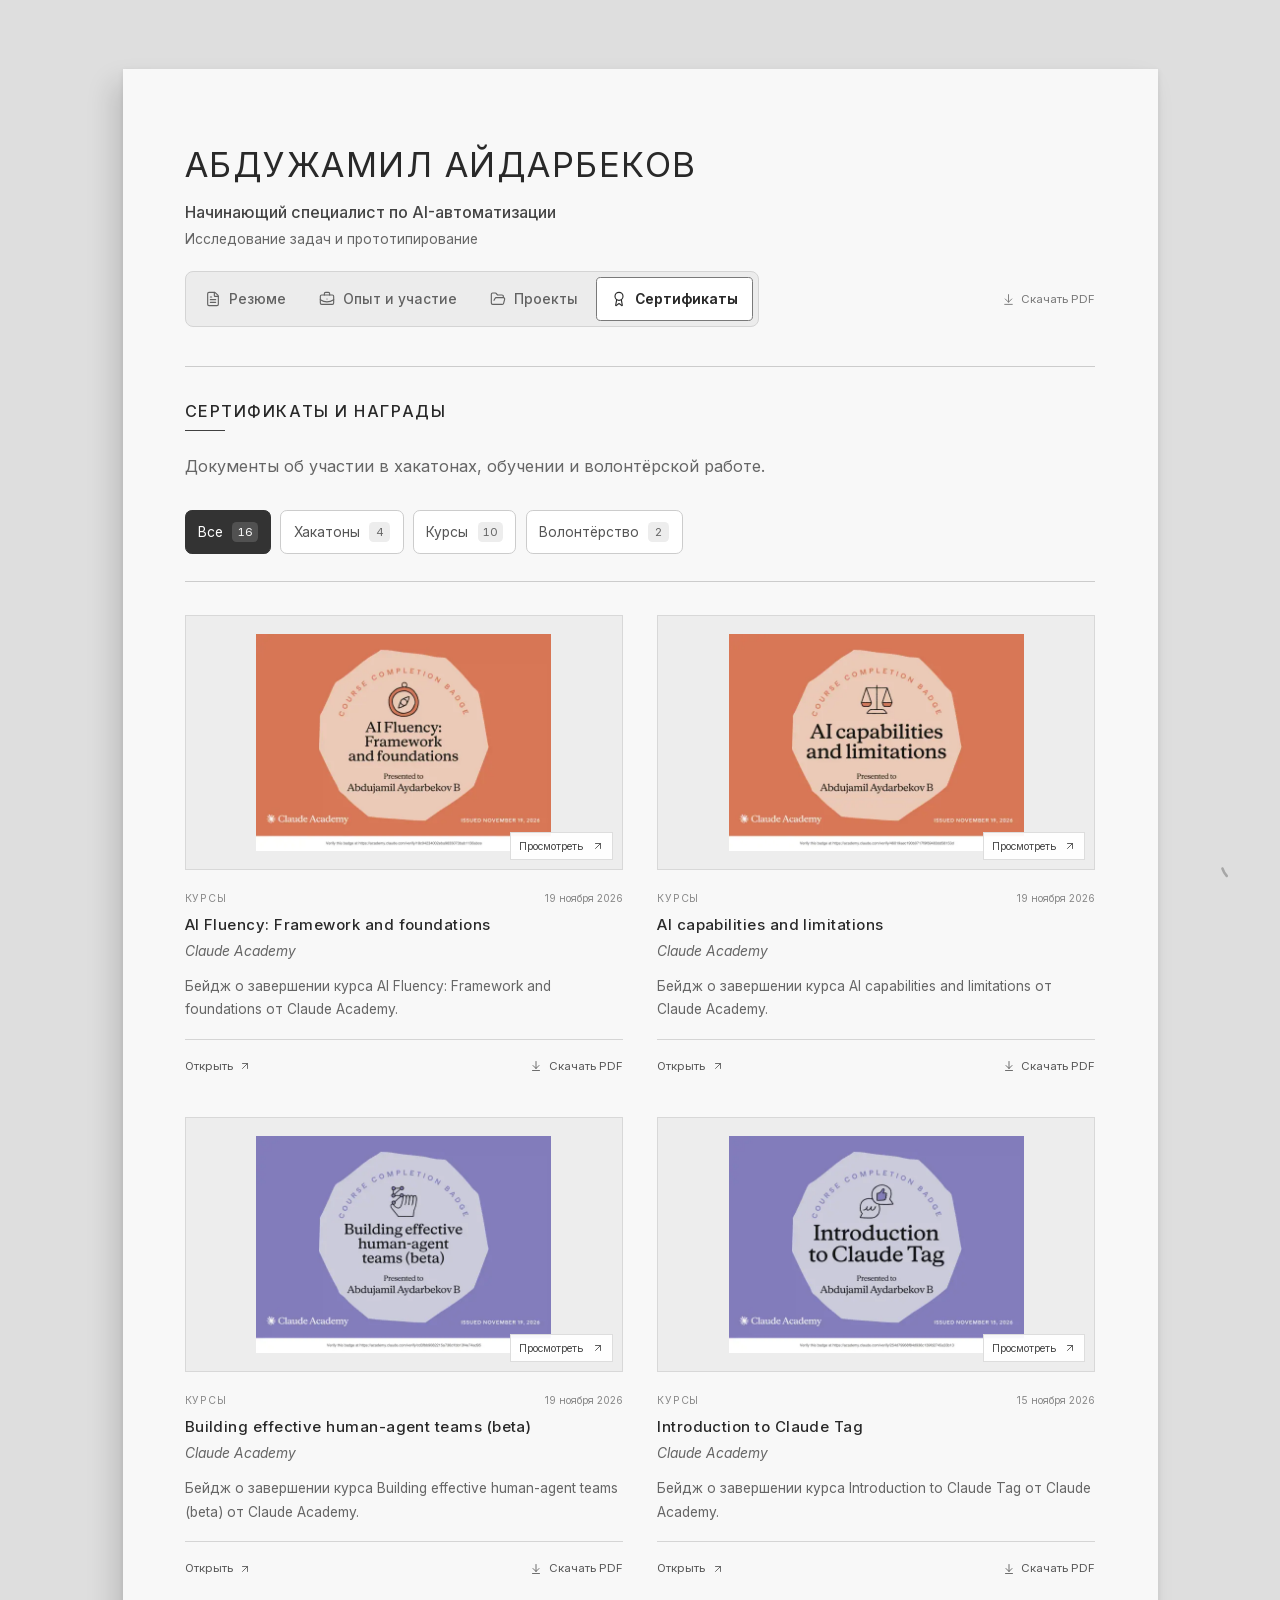
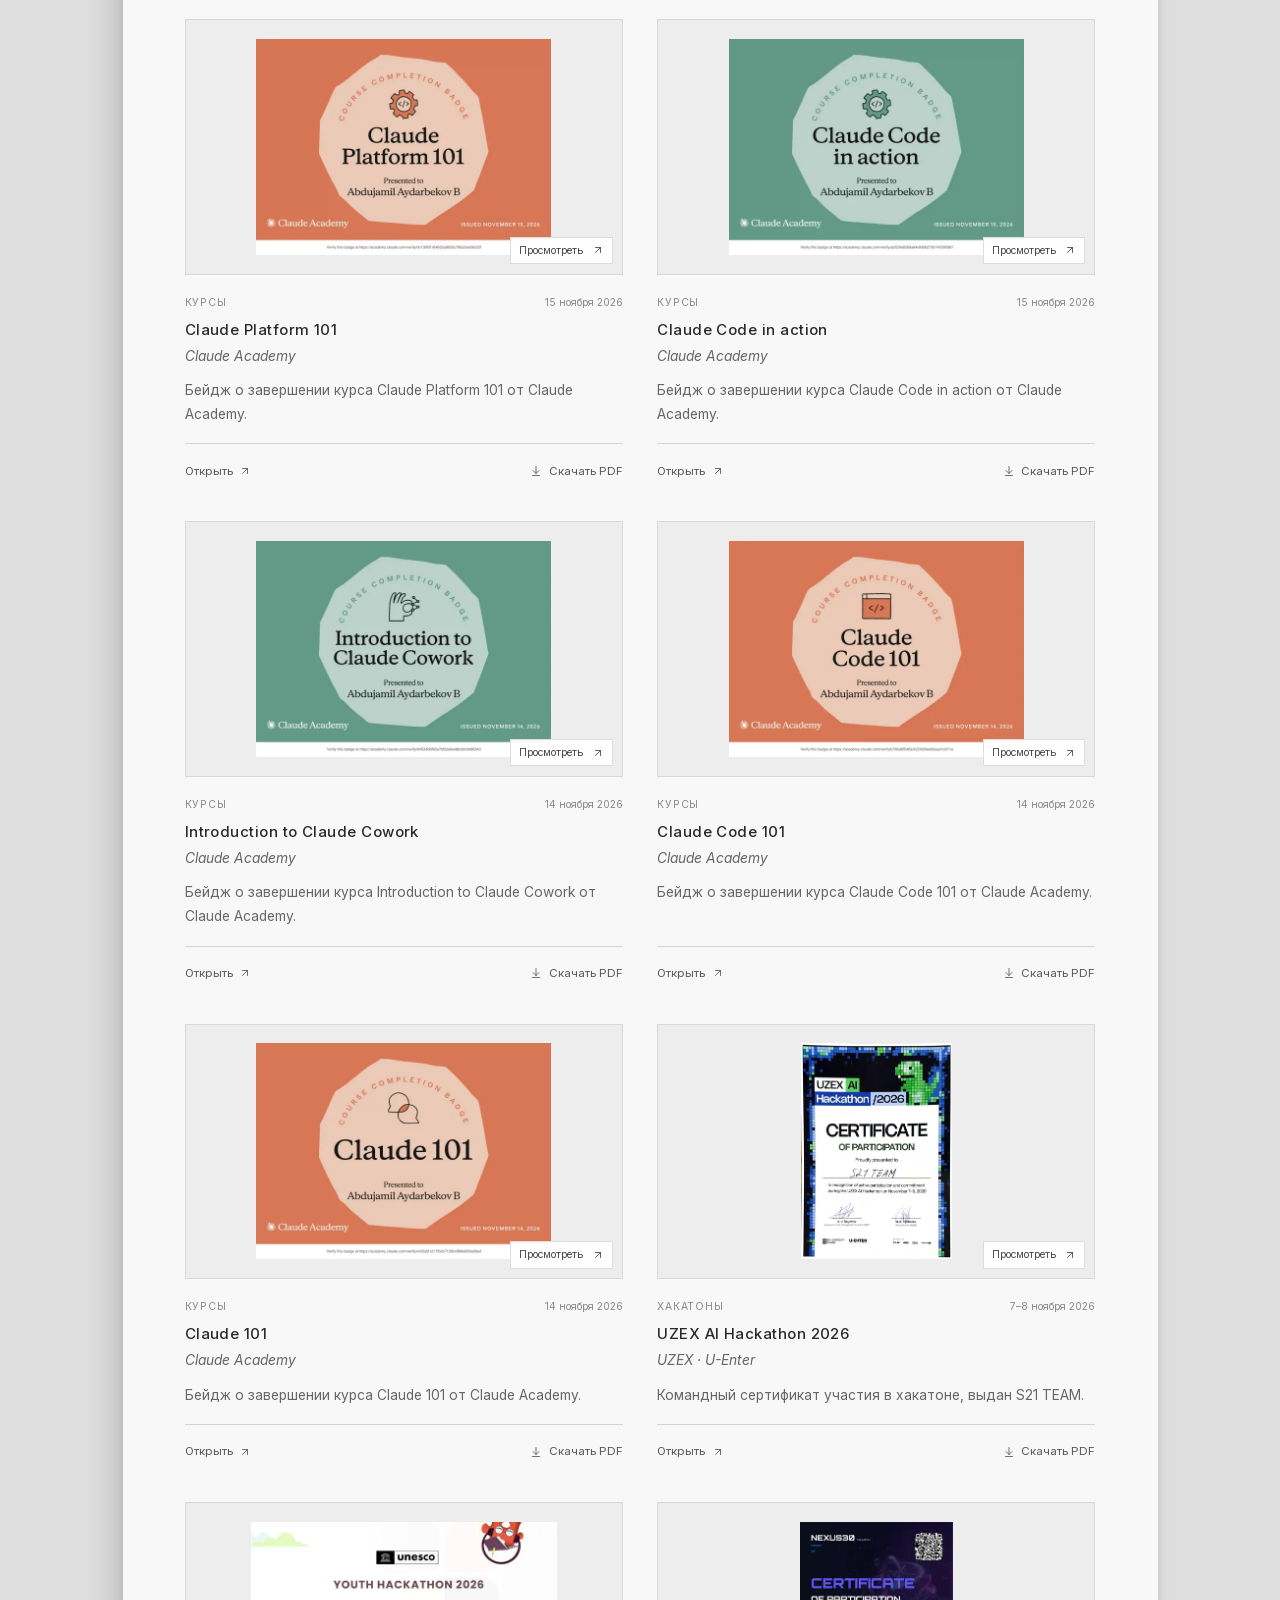
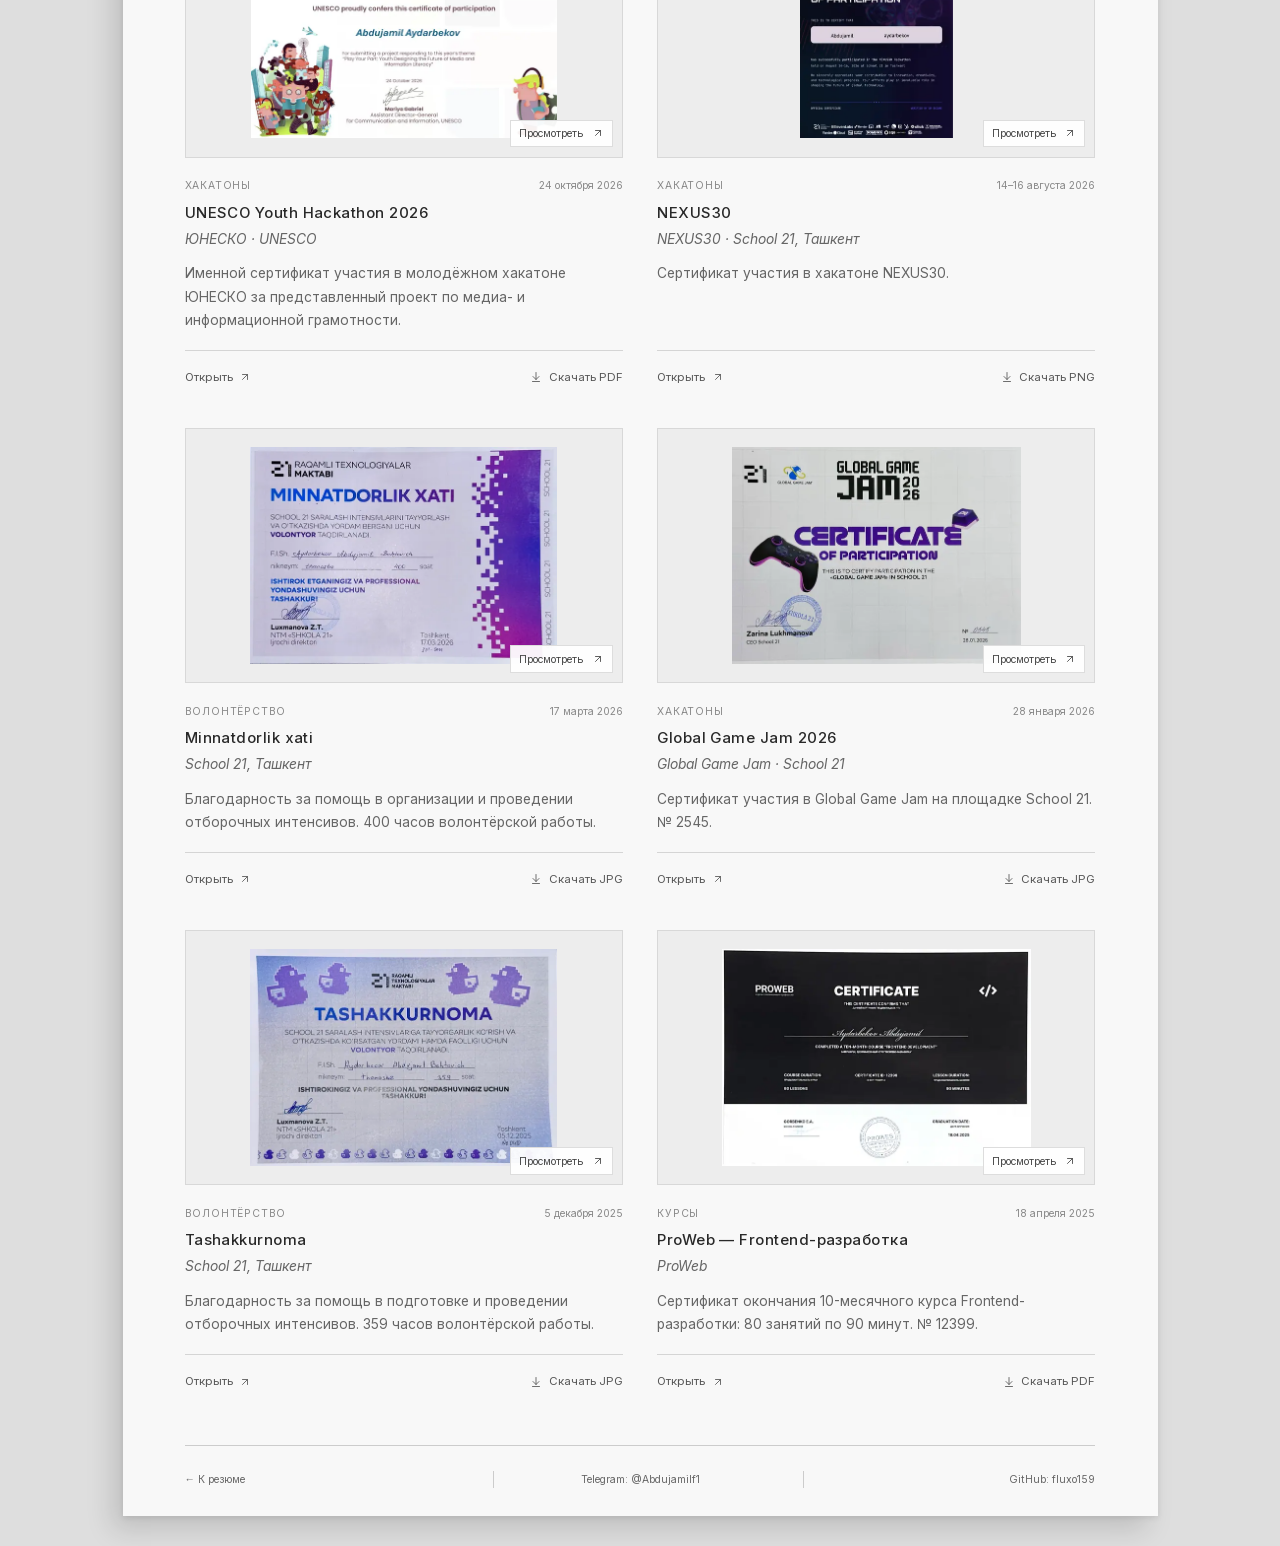
==== commit c11536ff: "Publish personal CV" ====
--- a/certificates/index.html
+++ b/certificates/index.html
@@ -1,2 +1,2 @@
-<!DOCTYPE html><html lang="ru"><head><meta charSet="utf-8"/><meta name="viewport" content="width=device-width, initial-scale=1"/><link rel="stylesheet" href="/_next/static/css/global-error.DCb1Zg3d.css" data-precedence="vite-rsc/client-reference"/><link rel="stylesheet" href="/_next/static/css/index.DCb1Zg3d.css" data-rsc-css-href="/_next/static/css/index.DCb1Zg3d.css" data-precedence="vite-rsc/importer-resources"/><link rel="modulepreload" fetchPriority="low" href="/_next/static/chunks/index-DM-L7F37.js"/><script src="/_next/static/chunks/rolldown-runtime-C60lm6uB.js" type="module" async=""></script><script src="/_next/static/chunks/framework-D_rUT4EX.js" type="module" async=""></script><link rel="modulepreload" href="/_next/static/chunks/global-error-BoQvZSRI.js" crossorigin=""/><link rel="modulepreload" href="/_next/static/chunks/site-status-BoY7AfiD.js" crossorigin=""/><link rel="modulepreload" href="/_next/static/chunks/scroll-cat-Cgxdnczf.js" crossorigin=""/><link rel="modulepreload" href="/_next/static/chunks/error-q19vY5T-.js" crossorigin=""/><link rel="modulepreload" href="/_next/static/chunks/layout-segment-context-DEgCF8V1.js" crossorigin=""/><link rel="modulepreload" href="/_next/static/chunks/smooth-scroll-BqUX6Asz.js" crossorigin=""/><link rel="modulepreload" href="/_next/static/chunks/Icon-Ci2Hv__g.js" crossorigin=""/><link rel="modulepreload" href="/_next/static/chunks/certificate-gallery-DWVsQN-x.js" crossorigin=""/><title>Сертификаты — Абдужамил Айдарбеков</title><meta name="description" content="Сертификаты хакатонов, обучения и благодарности за волонтёрскую работу Абдужамила Айдарбекова."/><meta property="og:title" content="Сертификаты — Абдужамил Айдарбеков"/><meta property="og:description" content="Хакатоны, обучение и волонтёрство: сертификаты и подтверждения участия."/><meta property="og:url" content="https://fluxo159.github.io/certificates"/><meta property="og:type" content="website"/><meta property="og:locale" content="ru_RU"/><meta property="og:image" content="https://fluxo159.github.io/social-preview.png"/><meta property="og:image:width" content="1200"/><meta property="og:image:height" content="630"/><meta property="og:image:alt" content="Абдужамил Айдарбеков — Начинающий специалист по AI-автоматизации. Исследование задач и прототипирование."/><meta name="twitter:card" content="summary_large_image"/><meta name="twitter:title" content="Сертификаты — Абдужамил Айдарбеков"/><meta name="twitter:description" content="Хакатоны, обучение и волонтёрство: сертификаты и подтверждения участия."/><meta name="twitter:image" content="https://fluxo159.github.io/social-preview.png"/><link rel="shortcut icon" href="/favicon.svg"/><link rel="icon" href="/favicon.svg"/><link rel="canonical" href="https://fluxo159.github.io/certificates"/><script>Object.assign(((self[Symbol.for("vinext.navigationRuntime")]??={bootstrap:{routeManifest:null},functions:{}}).bootstrap.rsc??={rsc:[]}),{params:{},nav:{"pathname":"/certificates","searchParams":[]}})</script><link rel="modulepreload" href="/_next/static/chunks/index-DM-L7F37.js" />
-</head><body><a class="skip-link" href="#certificates">К сертификатам</a><main class="resume certificates-page"><header class="resume-header"><h1>Абдужамил Айдарбеков</h1><p class="resume-role">Начинающий специалист по AI-автоматизации<span>Исследование задач и прототипирование</span></p><div class="header-bottom"><nav class="document-nav" aria-label="Разделы сайта"><a href="/"><svg xmlns="http://www.w3.org/2000/svg" width="16" height="16" viewBox="0 0 24 24" fill="none" stroke="currentColor" stroke-width="2" stroke-linecap="round" stroke-linejoin="round" class="lucide lucide-file-text" aria-hidden="true"><path d="M6 22a2 2 0 0 1-2-2V4a2 2 0 0 1 2-2h8a2.4 2.4 0 0 1 1.704.706l3.588 3.588A2.4 2.4 0 0 1 20 8v12a2 2 0 0 1-2 2z"></path><path d="M14 2v5a1 1 0 0 0 1 1h5"></path><path d="M10 9H8"></path><path d="M16 13H8"></path><path d="M16 17H8"></path></svg>Резюме</a><a href="/experience"><svg xmlns="http://www.w3.org/2000/svg" width="16" height="16" viewBox="0 0 24 24" fill="none" stroke="currentColor" stroke-width="2" stroke-linecap="round" stroke-linejoin="round" class="lucide lucide-briefcase-business" aria-hidden="true"><path d="M12 12h.01"></path><path d="M16 6V4a2 2 0 0 0-2-2h-4a2 2 0 0 0-2 2v2"></path><path d="M22 13a18.15 18.15 0 0 1-20 0"></path><rect width="20" height="14" x="2" y="6" rx="2"></rect></svg>Опыт и участие</a><a href="/projects"><svg xmlns="http://www.w3.org/2000/svg" width="16" height="16" viewBox="0 0 24 24" fill="none" stroke="currentColor" stroke-width="2" stroke-linecap="round" stroke-linejoin="round" class="lucide lucide-folder-open" aria-hidden="true"><path d="m6 14 1.5-2.9A2 2 0 0 1 9.24 10H20a2 2 0 0 1 1.94 2.5l-1.54 6a2 2 0 0 1-1.95 1.5H4a2 2 0 0 1-2-2V5a2 2 0 0 1 2-2h3.9a2 2 0 0 1 1.69.9l.81 1.2a2 2 0 0 0 1.67.9H18a2 2 0 0 1 2 2v2"></path></svg>Проекты</a><a href="/certificates" aria-current="page"><svg xmlns="http://www.w3.org/2000/svg" width="16" height="16" viewBox="0 0 24 24" fill="none" stroke="currentColor" stroke-width="2" stroke-linecap="round" stroke-linejoin="round" class="lucide lucide-award" aria-hidden="true"><path d="m15.477 12.89 1.515 8.526a.5.5 0 0 1-.81.47l-3.58-2.687a1 1 0 0 0-1.197 0l-3.586 2.686a.5.5 0 0 1-.81-.469l1.514-8.526"></path><circle cx="12" cy="8" r="6"></circle></svg>Сертификаты</a></nav><a class="header-download" href="/Abdujamil_Aydarbekov_CV.pdf" download=""><svg xmlns="http://www.w3.org/2000/svg" width="13" height="13" viewBox="0 0 24 24" fill="none" stroke="currentColor" stroke-width="2" stroke-linecap="round" stroke-linejoin="round" class="lucide lucide-arrow-down-to-line" aria-hidden="true"><path d="M12 17V3"></path><path d="m6 11 6 6 6-6"></path><path d="M19 21H5"></path></svg>Скачать PDF</a></div></header><section class="certificates-intro" id="certificates"><h2 class="section-title">Сертификаты и награды</h2><p>Документы об участии в хакатонах, обучении и волонтёрской работе.</p></section><div class="certificate-filters" aria-label="Категории сертификатов"><button type="button" aria-pressed="true">Все<span>16</span></button><button type="button" aria-pressed="false">Хакатоны<span>4</span></button><button type="button" aria-pressed="false">Курсы<span>10</span></button><button type="button" aria-pressed="false">Волонтёрство<span>2</span></button></div><div class="certificate-grid" aria-live="polite" aria-atomic="false"><article id="claude-ai-fluency-2026" class="certificate-card"><button class="certificate-preview" aria-label="Просмотреть: AI Fluency: Framework and foundations"><img src="/certificates/previews/claude-ai-fluency-2026.8205feb20b.webp" width="600" height="440" alt="Превью документа AI Fluency: Framework and foundations" loading="eager" decoding="async"/><span class="certificate-preview-label">Просмотреть <svg xmlns="http://www.w3.org/2000/svg" width="12" height="12" viewBox="0 0 24 24" fill="none" stroke="currentColor" stroke-width="2" stroke-linecap="round" stroke-linejoin="round" class="lucide lucide-arrow-up-right" aria-hidden="true"><path d="M7 7h10v10"></path><path d="M7 17 17 7"></path></svg></span></button><div class="certificate-meta"><span>Курсы</span><time dateTime="2026-11-19">19 ноября 2026</time></div><h3>AI Fluency: Framework and foundations</h3><p class="certificate-issuer">Claude Academy</p><p class="certificate-description">Бейдж о завершении курса AI Fluency: Framework and foundations от Claude Academy.</p><div class="certificate-actions"><button>Открыть <svg xmlns="http://www.w3.org/2000/svg" width="12" height="12" viewBox="0 0 24 24" fill="none" stroke="currentColor" stroke-width="2" stroke-linecap="round" stroke-linejoin="round" class="lucide lucide-arrow-up-right" aria-hidden="true"><path d="M7 7h10v10"></path><path d="M7 17 17 7"></path></svg></button><a href="/certificates/claude-ai-fluency-2026.pdf" download="" aria-label="Скачать: AI Fluency: Framework and foundations"><svg xmlns="http://www.w3.org/2000/svg" width="12" height="12" viewBox="0 0 24 24" fill="none" stroke="currentColor" stroke-width="2" stroke-linecap="round" stroke-linejoin="round" class="lucide lucide-arrow-down-to-line" aria-hidden="true"><path d="M12 17V3"></path><path d="m6 11 6 6 6-6"></path><path d="M19 21H5"></path></svg>Скачать <!-- -->PDF</a></div></article><article id="claude-ai-capabilities-2026" class="certificate-card"><button class="certificate-preview" aria-label="Просмотреть: AI capabilities and limitations"><img src="/certificates/previews/claude-ai-capabilities-2026.2090c84a2e.webp" width="600" height="440" alt="Превью документа AI capabilities and limitations" loading="lazy" decoding="async"/><span class="certificate-preview-label">Просмотреть <svg xmlns="http://www.w3.org/2000/svg" width="12" height="12" viewBox="0 0 24 24" fill="none" stroke="currentColor" stroke-width="2" stroke-linecap="round" stroke-linejoin="round" class="lucide lucide-arrow-up-right" aria-hidden="true"><path d="M7 7h10v10"></path><path d="M7 17 17 7"></path></svg></span></button><div class="certificate-meta"><span>Курсы</span><time dateTime="2026-11-19">19 ноября 2026</time></div><h3>AI capabilities and limitations</h3><p class="certificate-issuer">Claude Academy</p><p class="certificate-description">Бейдж о завершении курса AI capabilities and limitations от Claude Academy.</p><div class="certificate-actions"><button>Открыть <svg xmlns="http://www.w3.org/2000/svg" width="12" height="12" viewBox="0 0 24 24" fill="none" stroke="currentColor" stroke-width="2" stroke-linecap="round" stroke-linejoin="round" class="lucide lucide-arrow-up-right" aria-hidden="true"><path d="M7 7h10v10"></path><path d="M7 17 17 7"></path></svg></button><a href="/certificates/claude-ai-capabilities-2026.pdf" download="" aria-label="Скачать: AI capabilities and limitations"><svg xmlns="http://www.w3.org/2000/svg" width="12" height="12" viewBox="0 0 24 24" fill="none" stroke="currentColor" stroke-width="2" stroke-linecap="round" stroke-linejoin="round" class="lucide lucide-arrow-down-to-line" aria-hidden="true"><path d="M12 17V3"></path><path d="m6 11 6 6 6-6"></path><path d="M19 21H5"></path></svg>Скачать <!-- -->PDF</a></div></article><article id="claude-human-agent-teams-2026" class="certificate-card"><button class="certificate-preview" aria-label="Просмотреть: Building effective human-agent teams (beta)"><img src="/certificates/previews/claude-human-agent-teams-2026.3b3284fa55.webp" width="600" height="440" alt="Превью документа Building effective human-agent teams (beta)" loading="lazy" decoding="async"/><span class="certificate-preview-label">Просмотреть <svg xmlns="http://www.w3.org/2000/svg" width="12" height="12" viewBox="0 0 24 24" fill="none" stroke="currentColor" stroke-width="2" stroke-linecap="round" stroke-linejoin="round" class="lucide lucide-arrow-up-right" aria-hidden="true"><path d="M7 7h10v10"></path><path d="M7 17 17 7"></path></svg></span></button><div class="certificate-meta"><span>Курсы</span><time dateTime="2026-11-19">19 ноября 2026</time></div><h3>Building effective human-agent teams (beta)</h3><p class="certificate-issuer">Claude Academy</p><p class="certificate-description">Бейдж о завершении курса Building effective human-agent teams (beta) от Claude Academy.</p><div class="certificate-actions"><button>Открыть <svg xmlns="http://www.w3.org/2000/svg" width="12" height="12" viewBox="0 0 24 24" fill="none" stroke="currentColor" stroke-width="2" stroke-linecap="round" stroke-linejoin="round" class="lucide lucide-arrow-up-right" aria-hidden="true"><path d="M7 7h10v10"></path><path d="M7 17 17 7"></path></svg></button><a href="/certificates/claude-human-agent-teams-2026.pdf" download="" aria-label="Скачать: Building effective human-agent teams (beta)"><svg xmlns="http://www.w3.org/2000/svg" width="12" height="12" viewBox="0 0 24 24" fill="none" stroke="currentColor" stroke-width="2" stroke-linecap="round" stroke-linejoin="round" class="lucide lucide-arrow-down-to-line" aria-hidden="true"><path d="M12 17V3"></path><path d="m6 11 6 6 6-6"></path><path d="M19 21H5"></path></svg>Скачать <!-- -->PDF</a></div></article><article id="claude-tag-2026" class="certificate-card"><button class="certificate-preview" aria-label="Просмотреть: Introduction to Claude Tag"><img src="/certificates/previews/claude-tag-2026.164be7d97e.webp" width="600" height="440" alt="Превью документа Introduction to Claude Tag" loading="lazy" decoding="async"/><span class="certificate-preview-label">Просмотреть <svg xmlns="http://www.w3.org/2000/svg" width="12" height="12" viewBox="0 0 24 24" fill="none" stroke="currentColor" stroke-width="2" stroke-linecap="round" stroke-linejoin="round" class="lucide lucide-arrow-up-right" aria-hidden="true"><path d="M7 7h10v10"></path><path d="M7 17 17 7"></path></svg></span></button><div class="certificate-meta"><span>Курсы</span><time dateTime="2026-11-15">15 ноября 2026</time></div><h3>Introduction to Claude Tag</h3><p class="certificate-issuer">Claude Academy</p><p class="certificate-description">Бейдж о завершении курса Introduction to Claude Tag от Claude Academy.</p><div class="certificate-actions"><button>Открыть <svg xmlns="http://www.w3.org/2000/svg" width="12" height="12" viewBox="0 0 24 24" fill="none" stroke="currentColor" stroke-width="2" stroke-linecap="round" stroke-linejoin="round" class="lucide lucide-arrow-up-right" aria-hidden="true"><path d="M7 7h10v10"></path><path d="M7 17 17 7"></path></svg></button><a href="/certificates/claude-tag-2026.pdf" download="" aria-label="Скачать: Introduction to Claude Tag"><svg xmlns="http://www.w3.org/2000/svg" width="12" height="12" viewBox="0 0 24 24" fill="none" stroke="currentColor" stroke-width="2" stroke-linecap="round" stroke-linejoin="round" class="lucide lucide-arrow-down-to-line" aria-hidden="true"><path d="M12 17V3"></path><path d="m6 11 6 6 6-6"></path><path d="M19 21H5"></path></svg>Скачать <!-- -->PDF</a></div></article><article id="claude-platform-101-2026" class="certificate-card"><button class="certificate-preview" aria-label="Просмотреть: Claude Platform 101"><img src="/certificates/previews/claude-platform-101-2026.7ca4a692a2.webp" width="600" height="440" alt="Превью документа Claude Platform 101" loading="lazy" decoding="async"/><span class="certificate-preview-label">Просмотреть <svg xmlns="http://www.w3.org/2000/svg" width="12" height="12" viewBox="0 0 24 24" fill="none" stroke="currentColor" stroke-width="2" stroke-linecap="round" stroke-linejoin="round" class="lucide lucide-arrow-up-right" aria-hidden="true"><path d="M7 7h10v10"></path><path d="M7 17 17 7"></path></svg></span></button><div class="certificate-meta"><span>Курсы</span><time dateTime="2026-11-15">15 ноября 2026</time></div><h3>Claude Platform 101</h3><p class="certificate-issuer">Claude Academy</p><p class="certificate-description">Бейдж о завершении курса Claude Platform 101 от Claude Academy.</p><div class="certificate-actions"><button>Открыть <svg xmlns="http://www.w3.org/2000/svg" width="12" height="12" viewBox="0 0 24 24" fill="none" stroke="currentColor" stroke-width="2" stroke-linecap="round" stroke-linejoin="round" class="lucide lucide-arrow-up-right" aria-hidden="true"><path d="M7 7h10v10"></path><path d="M7 17 17 7"></path></svg></button><a href="/certificates/claude-platform-101-2026.pdf" download="" aria-label="Скачать: Claude Platform 101"><svg xmlns="http://www.w3.org/2000/svg" width="12" height="12" viewBox="0 0 24 24" fill="none" stroke="currentColor" stroke-width="2" stroke-linecap="round" stroke-linejoin="round" class="lucide lucide-arrow-down-to-line" aria-hidden="true"><path d="M12 17V3"></path><path d="m6 11 6 6 6-6"></path><path d="M19 21H5"></path></svg>Скачать <!-- -->PDF</a></div></article><article id="claude-code-in-action-2026" class="certificate-card"><button class="certificate-preview" aria-label="Просмотреть: Claude Code in action"><img src="/certificates/previews/claude-code-in-action-2026.4bcea67114.webp" width="600" height="440" alt="Превью документа Claude Code in action" loading="lazy" decoding="async"/><span class="certificate-preview-label">Просмотреть <svg xmlns="http://www.w3.org/2000/svg" width="12" height="12" viewBox="0 0 24 24" fill="none" stroke="currentColor" stroke-width="2" stroke-linecap="round" stroke-linejoin="round" class="lucide lucide-arrow-up-right" aria-hidden="true"><path d="M7 7h10v10"></path><path d="M7 17 17 7"></path></svg></span></button><div class="certificate-meta"><span>Курсы</span><time dateTime="2026-11-15">15 ноября 2026</time></div><h3>Claude Code in action</h3><p class="certificate-issuer">Claude Academy</p><p class="certificate-description">Бейдж о завершении курса Claude Code in action от Claude Academy.</p><div class="certificate-actions"><button>Открыть <svg xmlns="http://www.w3.org/2000/svg" width="12" height="12" viewBox="0 0 24 24" fill="none" stroke="currentColor" stroke-width="2" stroke-linecap="round" stroke-linejoin="round" class="lucide lucide-arrow-up-right" aria-hidden="true"><path d="M7 7h10v10"></path><path d="M7 17 17 7"></path></svg></button><a href="/certificates/claude-code-in-action-2026.pdf" download="" aria-label="Скачать: Claude Code in action"><svg xmlns="http://www.w3.org/2000/svg" width="12" height="12" viewBox="0 0 24 24" fill="none" stroke="currentColor" stroke-width="2" stroke-linecap="round" stroke-linejoin="round" class="lucide lucide-arrow-down-to-line" aria-hidden="true"><path d="M12 17V3"></path><path d="m6 11 6 6 6-6"></path><path d="M19 21H5"></path></svg>Скачать <!-- -->PDF</a></div></article><article id="claude-cowork-2026" class="certificate-card"><button class="certificate-preview" aria-label="Просмотреть: Introduction to Claude Cowork"><img src="/certificates/previews/claude-cowork-2026.fece789e39.webp" width="600" height="440" alt="Превью документа Introduction to Claude Cowork" loading="lazy" decoding="async"/><span class="certificate-preview-label">Просмотреть <svg xmlns="http://www.w3.org/2000/svg" width="12" height="12" viewBox="0 0 24 24" fill="none" stroke="currentColor" stroke-width="2" stroke-linecap="round" stroke-linejoin="round" class="lucide lucide-arrow-up-right" aria-hidden="true"><path d="M7 7h10v10"></path><path d="M7 17 17 7"></path></svg></span></button><div class="certificate-meta"><span>Курсы</span><time dateTime="2026-11-14">14 ноября 2026</time></div><h3>Introduction to Claude Cowork</h3><p class="certificate-issuer">Claude Academy</p><p class="certificate-description">Бейдж о завершении курса Introduction to Claude Cowork от Claude Academy.</p><div class="certificate-actions"><button>Открыть <svg xmlns="http://www.w3.org/2000/svg" width="12" height="12" viewBox="0 0 24 24" fill="none" stroke="currentColor" stroke-width="2" stroke-linecap="round" stroke-linejoin="round" class="lucide lucide-arrow-up-right" aria-hidden="true"><path d="M7 7h10v10"></path><path d="M7 17 17 7"></path></svg></button><a href="/certificates/claude-cowork-2026.pdf" download="" aria-label="Скачать: Introduction to Claude Cowork"><svg xmlns="http://www.w3.org/2000/svg" width="12" height="12" viewBox="0 0 24 24" fill="none" stroke="currentColor" stroke-width="2" stroke-linecap="round" stroke-linejoin="round" class="lucide lucide-arrow-down-to-line" aria-hidden="true"><path d="M12 17V3"></path><path d="m6 11 6 6 6-6"></path><path d="M19 21H5"></path></svg>Скачать <!-- -->PDF</a></div></article><article id="claude-code-101-2026" class="certificate-card"><button class="certificate-preview" aria-label="Просмотреть: Claude Code 101"><img src="/certificates/previews/claude-code-101-2026.d187298c43.webp" width="600" height="440" alt="Превью документа Claude Code 101" loading="lazy" decoding="async"/><span class="certificate-preview-label">Просмотреть <svg xmlns="http://www.w3.org/2000/svg" width="12" height="12" viewBox="0 0 24 24" fill="none" stroke="currentColor" stroke-width="2" stroke-linecap="round" stroke-linejoin="round" class="lucide lucide-arrow-up-right" aria-hidden="true"><path d="M7 7h10v10"></path><path d="M7 17 17 7"></path></svg></span></button><div class="certificate-meta"><span>Курсы</span><time dateTime="2026-11-14">14 ноября 2026</time></div><h3>Claude Code 101</h3><p class="certificate-issuer">Claude Academy</p><p class="certificate-description">Бейдж о завершении курса Claude Code 101 от Claude Academy.</p><div class="certificate-actions"><button>Открыть <svg xmlns="http://www.w3.org/2000/svg" width="12" height="12" viewBox="0 0 24 24" fill="none" stroke="currentColor" stroke-width="2" stroke-linecap="round" stroke-linejoin="round" class="lucide lucide-arrow-up-right" aria-hidden="true"><path d="M7 7h10v10"></path><path d="M7 17 17 7"></path></svg></button><a href="/certificates/claude-code-101-2026.pdf" download="" aria-label="Скачать: Claude Code 101"><svg xmlns="http://www.w3.org/2000/svg" width="12" height="12" viewBox="0 0 24 24" fill="none" stroke="currentColor" stroke-width="2" stroke-linecap="round" stroke-linejoin="round" class="lucide lucide-arrow-down-to-line" aria-hidden="true"><path d="M12 17V3"></path><path d="m6 11 6 6 6-6"></path><path d="M19 21H5"></path></svg>Скачать <!-- -->PDF</a></div></article><article id="claude-101-2026" class="certificate-card"><button class="certificate-preview" aria-label="Просмотреть: Claude 101"><img src="/certificates/previews/claude-101-2026.1d307a9bdc.webp" width="600" height="440" alt="Превью документа Claude 101" loading="lazy" decoding="async"/><span class="certificate-preview-label">Просмотреть <svg xmlns="http://www.w3.org/2000/svg" width="12" height="12" viewBox="0 0 24 24" fill="none" stroke="currentColor" stroke-width="2" stroke-linecap="round" stroke-linejoin="round" class="lucide lucide-arrow-up-right" aria-hidden="true"><path d="M7 7h10v10"></path><path d="M7 17 17 7"></path></svg></span></button><div class="certificate-meta"><span>Курсы</span><time dateTime="2026-11-14">14 ноября 2026</time></div><h3>Claude 101</h3><p class="certificate-issuer">Claude Academy</p><p class="certificate-description">Бейдж о завершении курса Claude 101 от Claude Academy.</p><div class="certificate-actions"><button>Открыть <svg xmlns="http://www.w3.org/2000/svg" width="12" height="12" viewBox="0 0 24 24" fill="none" stroke="currentColor" stroke-width="2" stroke-linecap="round" stroke-linejoin="round" class="lucide lucide-arrow-up-right" aria-hidden="true"><path d="M7 7h10v10"></path><path d="M7 17 17 7"></path></svg></button><a href="/certificates/claude-101-2026.pdf" download="" aria-label="Скачать: Claude 101"><svg xmlns="http://www.w3.org/2000/svg" width="12" height="12" viewBox="0 0 24 24" fill="none" stroke="currentColor" stroke-width="2" stroke-linecap="round" stroke-linejoin="round" class="lucide lucide-arrow-down-to-line" aria-hidden="true"><path d="M12 17V3"></path><path d="m6 11 6 6 6-6"></path><path d="M19 21H5"></path></svg>Скачать <!-- -->PDF</a></div></article><article id="uzex-ai-2026" class="certificate-card"><button class="certificate-preview" aria-label="Просмотреть: UZEX AI Hackathon 2026"><img src="/certificates/previews/uzex-ai-hackathon-2026.a1e4adc8ce.webp" width="307" height="440" alt="Превью документа UZEX AI Hackathon 2026" loading="lazy" decoding="async"/><span class="certificate-preview-label">Просмотреть <svg xmlns="http://www.w3.org/2000/svg" width="12" height="12" viewBox="0 0 24 24" fill="none" stroke="currentColor" stroke-width="2" stroke-linecap="round" stroke-linejoin="round" class="lucide lucide-arrow-up-right" aria-hidden="true"><path d="M7 7h10v10"></path><path d="M7 17 17 7"></path></svg></span></button><div class="certificate-meta"><span>Хакатоны</span><time dateTime="2026-11-08">7–8 ноября 2026</time></div><h3>UZEX AI Hackathon 2026</h3><p class="certificate-issuer">UZEX · U-Enter</p><p class="certificate-description">Командный сертификат участия в хакатоне, выдан S21 TEAM.</p><div class="certificate-actions"><button>Открыть <svg xmlns="http://www.w3.org/2000/svg" width="12" height="12" viewBox="0 0 24 24" fill="none" stroke="currentColor" stroke-width="2" stroke-linecap="round" stroke-linejoin="round" class="lucide lucide-arrow-up-right" aria-hidden="true"><path d="M7 7h10v10"></path><path d="M7 17 17 7"></path></svg></button><a href="/certificates/uzex-ai-hackathon-2026.pdf" download="" aria-label="Скачать: UZEX AI Hackathon 2026"><svg xmlns="http://www.w3.org/2000/svg" width="12" height="12" viewBox="0 0 24 24" fill="none" stroke="currentColor" stroke-width="2" stroke-linecap="round" stroke-linejoin="round" class="lucide lucide-arrow-down-to-line" aria-hidden="true"><path d="M12 17V3"></path><path d="m6 11 6 6 6-6"></path><path d="M19 21H5"></path></svg>Скачать <!-- -->PDF</a></div></article><article id="unesco-youth-2026" class="certificate-card"><button class="certificate-preview" aria-label="Просмотреть: UNESCO Youth Hackathon 2026"><img src="/certificates/previews/unesco-youth-hackathon-2026.617e7700b1.webp" width="622" height="440" alt="Превью документа UNESCO Youth Hackathon 2026" loading="lazy" decoding="async"/><span class="certificate-preview-label">Просмотреть <svg xmlns="http://www.w3.org/2000/svg" width="12" height="12" viewBox="0 0 24 24" fill="none" stroke="currentColor" stroke-width="2" stroke-linecap="round" stroke-linejoin="round" class="lucide lucide-arrow-up-right" aria-hidden="true"><path d="M7 7h10v10"></path><path d="M7 17 17 7"></path></svg></span></button><div class="certificate-meta"><span>Хакатоны</span><time dateTime="2026-10-24">24 октября 2026</time></div><h3>UNESCO Youth Hackathon 2026</h3><p class="certificate-issuer">ЮНЕСКО · UNESCO</p><p class="certificate-description">Именной сертификат участия в молодёжном хакатоне ЮНЕСКО за представленный проект по медиа- и информационной грамотности.</p><div class="certificate-actions"><button>Открыть <svg xmlns="http://www.w3.org/2000/svg" width="12" height="12" viewBox="0 0 24 24" fill="none" stroke="currentColor" stroke-width="2" stroke-linecap="round" stroke-linejoin="round" class="lucide lucide-arrow-up-right" aria-hidden="true"><path d="M7 7h10v10"></path><path d="M7 17 17 7"></path></svg></button><a href="/certificates/unesco-youth-hackathon-2026.pdf" download="" aria-label="Скачать: UNESCO Youth Hackathon 2026"><svg xmlns="http://www.w3.org/2000/svg" width="12" height="12" viewBox="0 0 24 24" fill="none" stroke="currentColor" stroke-width="2" stroke-linecap="round" stroke-linejoin="round" class="lucide lucide-arrow-down-to-line" aria-hidden="true"><path d="M12 17V3"></path><path d="m6 11 6 6 6-6"></path><path d="M19 21H5"></path></svg>Скачать <!-- -->PDF</a></div></article><article id="nexus30" class="certificate-card"><button class="certificate-preview" aria-label="Просмотреть: NEXUS30"><img src="/certificates/previews/nexus30.a48b641e36.webp" width="311" height="440" alt="Превью документа NEXUS30" loading="lazy" decoding="async"/><span class="certificate-preview-label">Просмотреть <svg xmlns="http://www.w3.org/2000/svg" width="12" height="12" viewBox="0 0 24 24" fill="none" stroke="currentColor" stroke-width="2" stroke-linecap="round" stroke-linejoin="round" class="lucide lucide-arrow-up-right" aria-hidden="true"><path d="M7 7h10v10"></path><path d="M7 17 17 7"></path></svg></span></button><div class="certificate-meta"><span>Хакатоны</span><time dateTime="2026-08-16">14–16 августа 2026</time></div><h3>NEXUS30</h3><p class="certificate-issuer">NEXUS30 · School 21, Ташкент</p><p class="certificate-description">Сертификат участия в хакатоне NEXUS30.</p><div class="certificate-actions"><button>Открыть <svg xmlns="http://www.w3.org/2000/svg" width="12" height="12" viewBox="0 0 24 24" fill="none" stroke="currentColor" stroke-width="2" stroke-linecap="round" stroke-linejoin="round" class="lucide lucide-arrow-up-right" aria-hidden="true"><path d="M7 7h10v10"></path><path d="M7 17 17 7"></path></svg></button><a href="/certificates/nexus30.png" download="" aria-label="Скачать: NEXUS30"><svg xmlns="http://www.w3.org/2000/svg" width="12" height="12" viewBox="0 0 24 24" fill="none" stroke="currentColor" stroke-width="2" stroke-linecap="round" stroke-linejoin="round" class="lucide lucide-arrow-down-to-line" aria-hidden="true"><path d="M12 17V3"></path><path d="m6 11 6 6 6-6"></path><path d="M19 21H5"></path></svg>Скачать <!-- -->PNG</a></div></article><article id="school21-400h" class="certificate-card"><button class="certificate-preview" aria-label="Просмотреть: Minnatdorlik xati"><img src="/certificates/previews/school21-400h.1392e6698e.webp" width="625" height="440" alt="Превью документа Minnatdorlik xati" loading="lazy" decoding="async"/><span class="certificate-preview-label">Просмотреть <svg xmlns="http://www.w3.org/2000/svg" width="12" height="12" viewBox="0 0 24 24" fill="none" stroke="currentColor" stroke-width="2" stroke-linecap="round" stroke-linejoin="round" class="lucide lucide-arrow-up-right" aria-hidden="true"><path d="M7 7h10v10"></path><path d="M7 17 17 7"></path></svg></span></button><div class="certificate-meta"><span>Волонтёрство</span><time dateTime="2026-03-17">17 марта 2026</time></div><h3>Minnatdorlik xati</h3><p class="certificate-issuer">School 21, Ташкент</p><p class="certificate-description">Благодарность за помощь в организации и проведении отборочных интенсивов. 400 часов волонтёрской работы.</p><div class="certificate-actions"><button>Открыть <svg xmlns="http://www.w3.org/2000/svg" width="12" height="12" viewBox="0 0 24 24" fill="none" stroke="currentColor" stroke-width="2" stroke-linecap="round" stroke-linejoin="round" class="lucide lucide-arrow-up-right" aria-hidden="true"><path d="M7 7h10v10"></path><path d="M7 17 17 7"></path></svg></button><a href="/certificates/school21-400h.jpg" download="" aria-label="Скачать: Minnatdorlik xati"><svg xmlns="http://www.w3.org/2000/svg" width="12" height="12" viewBox="0 0 24 24" fill="none" stroke="currentColor" stroke-width="2" stroke-linecap="round" stroke-linejoin="round" class="lucide lucide-arrow-down-to-line" aria-hidden="true"><path d="M12 17V3"></path><path d="m6 11 6 6 6-6"></path><path d="M19 21H5"></path></svg>Скачать <!-- -->JPG</a></div></article><article id="global-game-jam" class="certificate-card"><button class="certificate-preview" aria-label="Просмотреть: Global Game Jam 2026"><img src="/certificates/previews/global-game-jam.78d356caab.webp" width="587" height="440" alt="Превью документа Global Game Jam 2026" loading="lazy" decoding="async"/><span class="certificate-preview-label">Просмотреть <svg xmlns="http://www.w3.org/2000/svg" width="12" height="12" viewBox="0 0 24 24" fill="none" stroke="currentColor" stroke-width="2" stroke-linecap="round" stroke-linejoin="round" class="lucide lucide-arrow-up-right" aria-hidden="true"><path d="M7 7h10v10"></path><path d="M7 17 17 7"></path></svg></span></button><div class="certificate-meta"><span>Хакатоны</span><time dateTime="2026-01-28">28 января 2026</time></div><h3>Global Game Jam 2026</h3><p class="certificate-issuer">Global Game Jam · School 21</p><p class="certificate-description">Сертификат участия в Global Game Jam на площадке School 21. № 2545.</p><div class="certificate-actions"><button>Открыть <svg xmlns="http://www.w3.org/2000/svg" width="12" height="12" viewBox="0 0 24 24" fill="none" stroke="currentColor" stroke-width="2" stroke-linecap="round" stroke-linejoin="round" class="lucide lucide-arrow-up-right" aria-hidden="true"><path d="M7 7h10v10"></path><path d="M7 17 17 7"></path></svg></button><a href="/certificates/global-game-jam.jpg" download="" aria-label="Скачать: Global Game Jam 2026"><svg xmlns="http://www.w3.org/2000/svg" width="12" height="12" viewBox="0 0 24 24" fill="none" stroke="currentColor" stroke-width="2" stroke-linecap="round" stroke-linejoin="round" class="lucide lucide-arrow-down-to-line" aria-hidden="true"><path d="M12 17V3"></path><path d="m6 11 6 6 6-6"></path><path d="M19 21H5"></path></svg>Скачать <!-- -->JPG</a></div></article><article id="school21-359h" class="certificate-card"><button class="certificate-preview" aria-label="Просмотреть: Tashakkurnoma"><img src="/certificates/previews/school21-359h.76fd948e36.webp" width="625" height="440" alt="Превью документа Tashakkurnoma" loading="lazy" decoding="async"/><span class="certificate-preview-label">Просмотреть <svg xmlns="http://www.w3.org/2000/svg" width="12" height="12" viewBox="0 0 24 24" fill="none" stroke="currentColor" stroke-width="2" stroke-linecap="round" stroke-linejoin="round" class="lucide lucide-arrow-up-right" aria-hidden="true"><path d="M7 7h10v10"></path><path d="M7 17 17 7"></path></svg></span></button><div class="certificate-meta"><span>Волонтёрство</span><time dateTime="2025-12-05">5 декабря 2025</time></div><h3>Tashakkurnoma</h3><p class="certificate-issuer">School 21, Ташкент</p><p class="certificate-description">Благодарность за помощь в подготовке и проведении отборочных интенсивов. 359 часов волонтёрской работы.</p><div class="certificate-actions"><button>Открыть <svg xmlns="http://www.w3.org/2000/svg" width="12" height="12" viewBox="0 0 24 24" fill="none" stroke="currentColor" stroke-width="2" stroke-linecap="round" stroke-linejoin="round" class="lucide lucide-arrow-up-right" aria-hidden="true"><path d="M7 7h10v10"></path><path d="M7 17 17 7"></path></svg></button><a href="/certificates/school21-359h.jpg" download="" aria-label="Скачать: Tashakkurnoma"><svg xmlns="http://www.w3.org/2000/svg" width="12" height="12" viewBox="0 0 24 24" fill="none" stroke="currentColor" stroke-width="2" stroke-linecap="round" stroke-linejoin="round" class="lucide lucide-arrow-down-to-line" aria-hidden="true"><path d="M12 17V3"></path><path d="m6 11 6 6 6-6"></path><path d="M19 21H5"></path></svg>Скачать <!-- -->JPG</a></div></article><article id="proweb-frontend-2025" class="certificate-card"><button class="certificate-preview" aria-label="Просмотреть: ProWeb — Frontend-разработка"><img src="/certificates/previews/proweb-frontend-2025.a4b7d8394f.webp" width="627" height="440" alt="Превью документа ProWeb — Frontend-разработка" loading="lazy" decoding="async"/><span class="certificate-preview-label">Просмотреть <svg xmlns="http://www.w3.org/2000/svg" width="12" height="12" viewBox="0 0 24 24" fill="none" stroke="currentColor" stroke-width="2" stroke-linecap="round" stroke-linejoin="round" class="lucide lucide-arrow-up-right" aria-hidden="true"><path d="M7 7h10v10"></path><path d="M7 17 17 7"></path></svg></span></button><div class="certificate-meta"><span>Курсы</span><time dateTime="2025-04-18">18 апреля 2025</time></div><h3>ProWeb — Frontend-разработка</h3><p class="certificate-issuer">ProWeb</p><p class="certificate-description">Сертификат окончания 10-месячного курса Frontend-разработки: 80 занятий по 90 минут. № 12399.</p><div class="certificate-actions"><button>Открыть <svg xmlns="http://www.w3.org/2000/svg" width="12" height="12" viewBox="0 0 24 24" fill="none" stroke="currentColor" stroke-width="2" stroke-linecap="round" stroke-linejoin="round" class="lucide lucide-arrow-up-right" aria-hidden="true"><path d="M7 7h10v10"></path><path d="M7 17 17 7"></path></svg></button><a href="/certificates/proweb-frontend-2025.pdf" download="" aria-label="Скачать: ProWeb — Frontend-разработка"><svg xmlns="http://www.w3.org/2000/svg" width="12" height="12" viewBox="0 0 24 24" fill="none" stroke="currentColor" stroke-width="2" stroke-linecap="round" stroke-linejoin="round" class="lucide lucide-arrow-down-to-line" aria-hidden="true"><path d="M12 17V3"></path><path d="m6 11 6 6 6-6"></path><path d="M19 21H5"></path></svg>Скачать <!-- -->PDF</a></div></article></div><dialog class="certificate-dialog" aria-labelledby="certificate-dialog-title"></dialog><footer class="resume-footer"><a href="/">← К резюме</a><a href="https://t.me/Abdujamilf1" target="_blank" rel="noreferrer">Telegram: @Abdujamilf1</a><a href="https://github.com/fluxo159" target="_blank" rel="noreferrer">GitHub: fluxo159</a></footer></main><div class="scroll-cat" aria-hidden="true"><svg viewBox="95 85 220 210" width="48" height="48" focusable="false"><defs><filter id="scroll-cat-brush-_R_2i_" x="-10%" y="-10%" width="120%" height="120%"><feTurbulence type="fractalNoise" baseFrequency="0.04" numOctaves="3" result="noise" seed="2"></feTurbulence><feDisplacementMap in="SourceGraphic" in2="noise" scale="2.2" xChannelSelector="R" yChannelSelector="G"></feDisplacementMap></filter></defs><g filter="url(#scroll-cat-brush-_R_2i_)"><path data-cat-part="body" d="M 144 263 C 102 215, 112 128, 178 106 C 242 86, 294 128, 294 198 C 294 262, 236 290, 185 274 C 152 263, 150 214, 169 194 L 183 162 L 198 186 C 210 186, 221 186, 232 185 L 246 160 L 254 192" fill="none" stroke="currentColor" stroke-width="12" stroke-linecap="round" stroke-linejoin="round" style="opacity:0"></path><circle data-cat-part="left-eye" cx="187" cy="215" r="5.8" fill="currentColor" style="transform-origin:187px 215px;transform:scale(0);opacity:0"></circle><circle data-cat-part="right-eye" cx="239" cy="214" r="5.8" fill="currentColor" style="transform-origin:239px 214px;transform:scale(0);opacity:0"></circle><path data-cat-part="nose" d="M 207 229 L 213 219 L 219 229" fill="none" stroke="currentColor" stroke-width="7.5" stroke-linecap="round" stroke-linejoin="round" style="opacity:0"></path><circle data-cat-part="nose-dot" cx="213" cy="222" r="2.5" fill="currentColor" style="transform-origin:213px 222px;transform:scale(0);opacity:0"></circle></g></svg></div><script type="module" src="/_next/static/chunks/index-DM-L7F37.js" id="_R_" async=""></script><script>((self[Symbol.for("vinext.navigationRuntime")]??={bootstrap:{routeManifest:null},functions:{}}).bootstrap.rsc??={rsc:[]}).rsc.push("0:{\"page:/certificates\":\"$L1\",\"layout:/\":\"$L2\",\"route:/certificates\":\"$L3\",\"__route\":\"route:/certificates\",\"__interceptionContext\":null,\"__layoutIds\":[\"layout:/\"],\"__rootLayout\":\"/\",\"__bfcacheSegmentIdentities\":{\"layout:/\":\"[\\\"layout\\\",\\\"layout:/\\\",\\\"root-boundary:/\\\",\\\"\\\"]\",\"page:/certificates\":\"[\\\"page\\\",\\\"page:/certificates\\\",\\\"root-boundary:/\\\",\\\"[\\\\\\\"certificates\\\\\\\"]\\\"]\"},\"__srcPage\":[\"certificates\",\"page\"],\"__layoutFlags\":{\"layout:/\":\"s\"},\"__artifactCompatibility\":{\"schemaVersion\":1,\"graphVersion\":\"app-route-graph:a1014f2b7391a440\",\"deploymentVersion\":\"d397a3f9-ac1e-427e-a107-91546168e8c7\",\"appElementsSchemaVersion\":1,\"rscPayloadSchemaVersion\":1,\"rootBoundaryId\":\"/\",\"renderEpoch\":null}}\n")</script><script>((self[Symbol.for("vinext.navigationRuntime")]??={bootstrap:{routeManifest:null},functions:{}}).bootstrap.rsc??={rsc:[]}).rsc.push("4:I[\"8c0f216c4604\",[],\"Children\",1]\n")</script><script>((self[Symbol.for("vinext.navigationRuntime")]??={bootstrap:{routeManifest:null},functions:{}}).bootstrap.rsc??={rsc:[]}).rsc.push("5:I[\"8687e126cdb5\",[],\"ScrollCat\",1]\n")</script><script>((self[Symbol.for("vinext.navigationRuntime")]??={bootstrap:{routeManifest:null},functions:{}}).bootstrap.rsc??={rsc:[]}).rsc.push("6:I[\"d10887734b25\",[],\"SmoothScroll\",1]\n")</script><script>((self[Symbol.for("vinext.navigationRuntime")]??={bootstrap:{routeManifest:null},functions:{}}).bootstrap.rsc??={rsc:[]}).rsc.push("7:I[\"593f344dc510\",[],\"GlobalErrorBoundary\",1]\n")</script><script>((self[Symbol.for("vinext.navigationRuntime")]??={bootstrap:{routeManifest:null},functions:{}}).bootstrap.rsc??={rsc:[]}).rsc.push("8:I[\"0b874ad30386\",[],\"default\",1]\n")</script><script>((self[Symbol.for("vinext.navigationRuntime")]??={bootstrap:{routeManifest:null},functions:{}}).bootstrap.rsc??={rsc:[]}).rsc.push("9:I[\"593f344dc510\",[],\"ErrorBoundary\",1]\n")</script><script>((self[Symbol.for("vinext.navigationRuntime")]??={bootstrap:{routeManifest:null},functions:{}}).bootstrap.rsc??={rsc:[]}).rsc.push("a:I[\"8c4b52fd2ed3\",[],\"default\",1]\n")</script><script>((self[Symbol.for("vinext.navigationRuntime")]??={bootstrap:{routeManifest:null},functions:{}}).bootstrap.rsc??={rsc:[]}).rsc.push("b:I[\"15c18cfaeeff\",[],\"LayoutSegmentProvider\",1]\n")</script><script>((self[Symbol.for("vinext.navigationRuntime")]??={bootstrap:{routeManifest:null},functions:{}}).bootstrap.rsc??={rsc:[]}).rsc.push("c:I[\"8c0f216c4604\",[],\"Slot\",1]\n")</script><script>((self[Symbol.for("vinext.navigationRuntime")]??={bootstrap:{routeManifest:null},functions:{}}).bootstrap.rsc??={rsc:[]}).rsc.push("d:I[\"a9bbde40cf2d\",[],\"default\",1]\n")</script><script>((self[Symbol.for("vinext.navigationRuntime")]??={bootstrap:{routeManifest:null},functions:{}}).bootstrap.rsc??={rsc:[]}).rsc.push("e:I[\"593f344dc510\",[],\"NotFoundBoundary\",1]\n")</script><script>((self[Symbol.for("vinext.navigationRuntime")]??={bootstrap:{routeManifest:null},functions:{}}).bootstrap.rsc??={rsc:[]}).rsc.push("f:I[\"c522979f12d6\",[],\"SiteStatus\",1]\n")</script><script>((self[Symbol.for("vinext.navigationRuntime")]??={bootstrap:{routeManifest:null},functions:{}}).bootstrap.rsc??={rsc:[]}).rsc.push("10:I[\"9276801271d6\",[],\"AppRouterScrollTarget\",1]\n")</script><script>((self[Symbol.for("vinext.navigationRuntime")]??={bootstrap:{routeManifest:null},functions:{}}).bootstrap.rsc??={rsc:[]}).rsc.push("11:I[\"593f344dc510\",[],\"RedirectBoundary\",1]\n")</script><script>((self[Symbol.for("vinext.navigationRuntime")]??={bootstrap:{routeManifest:null},functions:{}}).bootstrap.rsc??={rsc:[]}).rsc.push(":HL[\"/_next/static/css/index.DCb1Zg3d.css\",\"style\"     ]\n")</script><script>((self[Symbol.for("vinext.navigationRuntime")]??={bootstrap:{routeManifest:null},functions:{}}).bootstrap.rsc??={rsc:[]}).rsc.push("2:[[[\"$\",\"link\",\"css:/_next/static/css/index.DCb1Zg3d.css\",{\"rel\":\"stylesheet\",\"precedence\":\"vite-rsc/importer-resources\",\"href\":\"/_next/static/css/index.DCb1Zg3d.css\",\"data-rsc-css-href\":\"/_next/static/css/index.DCb1Zg3d.css\"}],\"$undefined\"],[\"$\",\"html\",null,{\"lang\":\"ru\",\"children\":[\"$\",\"body\",null,{\"children\":[[\"$\",\"$L4\",null,{}],[\"$\",\"$L5\",null,{}],[\"$\",\"$L6\",null,{}]]}]}]]\n")</script><script>((self[Symbol.for("vinext.navigationRuntime")]??={bootstrap:{routeManifest:null},functions:{}}).bootstrap.rsc??={rsc:[]}).rsc.push("3:[[[\"$\",\"meta\",null,{\"charSet\":\"utf-8\"}],[[\"$\",\"title\",\"0\",{\"children\":\"Сертификаты — Абдужамил Айдарбеков\"}],[\"$\",\"meta\",\"1\",{\"name\":\"description\",\"content\":\"Сертификаты хакатонов, обучения и благодарности за волонтёрскую работу Абдужамила Айдарбекова.\"}],[\"$\",\"meta\",\"2\",{\"property\":\"og:title\",\"content\":\"Сертификаты — Абдужамил Айдарбеков\"}],[\"$\",\"meta\",\"3\",{\"property\":\"og:description\",\"content\":\"Хакатоны, обучение и волонтёрство: сертификаты и подтверждения участия.\"}],[\"$\",\"meta\",\"4\",{\"property\":\"og:url\",\"content\":\"https://fluxo159.github.io/certificates\"}],[\"$\",\"meta\",\"5\",{\"property\":\"og:type\",\"content\":\"website\"}],[\"$\",\"meta\",\"6\",{\"property\":\"og:locale\",\"content\":\"ru_RU\"}],[\"$\",\"meta\",\"7\",{\"property\":\"og:image\",\"content\":\"https://fluxo159.github.io/social-preview.png\"}],[\"$\",\"meta\",\"8\",{\"property\":\"og:image:width\",\"content\":\"1200\"}],[\"$\",\"meta\",\"9\",{\"property\":\"og:image:height\",\"content\":\"630\"}],[\"$\",\"meta\",\"10\",{\"property\":\"og:image:alt\",\"content\":\"Абдужамил Айдарбеков — Начинающий специалист по AI-автоматизации. Исследование задач и прототипирование.\"}],[\"$\",\"meta\",\"11\",{\"name\":\"twitter:card\",\"content\":\"summary_large_image\"}],[\"$\",\"meta\",\"12\",{\"name\":\"twitter:title\",\"content\":\"Сертификаты — Абдужамил Айдарбеков\"}],[\"$\",\"meta\",\"13\",{\"name\":\"twitter:description\",\"content\":\"Хакатоны, обучение и волонтёрство: сертификаты и подтверждения участия.\"}],[\"$\",\"meta\",\"14\",{\"name\":\"twitter:image\",\"content\":\"https://fluxo159.github.io/social-preview.png\"}],[\"$\",\"link\",\"15\",{\"data-vinext-streamed-icon\":\"$undefined\",\"rel\":\"shortcut icon\",\"href\":\"/favicon.svg\",\"type\":\"$undefined\",\"sizes\":\"$undefined\",\"color\":\"$undefined\",\"media\":\"$undefined\",\"fetchPriority\":\"$undefined\"}],[\"$\",\"link\",\"16\",{\"data-vinext-streamed-icon\":\"$undefined\",\"rel\":\"icon\",\"href\":\"/favicon.svg\",\"type\":\"$undefined\",\"sizes\":\"$undefined\",\"color\":\"$undefined\",\"media\":\"$undefined\",\"fetchPriority\":\"$undefined\"}],[\"$\",\"link\",\"17\",{\"rel\":\"canonical\",\"href\":\"https://fluxo159.github.io/certificates\"}]],[[\"$\",\"meta\",\"0\",{\"name\":\"viewport\",\"content\":\"width=device-width, initial-scale=1\"}]]],[\"$\",\"$L7\",null,{\"fallback\":\"$8\",\"children\":[\"$\",\"$L9\",null,{\"fallback\":\"$a\",\"children\":[\"$\",\"$Lb\",null,{\"providerId\":\"layout:/\",\"segmentMap\":{\"children\":[\"certificates\"]},\"children\":[\"$\",\"$Lc\",null,{\"id\":\"layout:/\",\"parallelSlots\":\"$undefined\",\"children\":[\"$\",\"$L9\",null,{\"resetKey\":\"certificates\",\"fallback\":\"$d\",\"children\":[\"$\",\"$Le\",null,{\"resetKey\":\"certificates\",\"fallback\":[\"$\",\"$Lf\",null,{\"state\":\"not-found\"}],\"children\":[\"$\",\"$Le\",null,{\"resetKey\":\"[\\\"certificates\\\"]\",\"fallback\":[\"$\",\"$Lf\",null,{\"state\":\"not-found\"}],\"children\":[\"$\",\"$L10\",null,{\"children\":[\"$\",\"$L11\",null,{\"children\":[[\"$\",\"$Lb\",null,{\"providerId\":\"page:/certificates\",\"segmentMap\":{\"children\":[\"__PAGE__\"]},\"children\":[\"$\",\"$Lc\",null,{\"id\":\"page:/certificates\"}]}],null]}]}]}]}]}]}]}]}]}],null,null]\n")</script><script>((self[Symbol.for("vinext.navigationRuntime")]??={bootstrap:{routeManifest:null},functions:{}}).bootstrap.rsc??={rsc:[]}).rsc.push("12:I[\"339f946bc456\",[],\"default\",1]\n")</script><script>((self[Symbol.for("vinext.navigationRuntime")]??={bootstrap:{routeManifest:null},functions:{}}).bootstrap.rsc??={rsc:[]}).rsc.push("13:I[\"c25a6a17971b\",[],\"CertificateGallery\",1]\n")</script><script>((self[Symbol.for("vinext.navigationRuntime")]??={bootstrap:{routeManifest:null},functions:{}}).bootstrap.rsc??={rsc:[]}).rsc.push("1:[[\"$\",\"a\",null,{\"className\":\"skip-link\",\"href\":\"#certificates\",\"children\":\"К сертификатам\"}],[\"$\",\"main\",null,{\"className\":\"resume certificates-page\",\"children\":[[\"$\",\"header\",null,{\"className\":\"resume-header\",\"children\":[[\"$\",\"h1\",null,{\"children\":\"Абдужамил Айдарбеков\"}],[\"$\",\"p\",null,{\"className\":\"resume-role\",\"children\":[\"Начинающий специалист по AI-автоматизации\",[\"$\",\"span\",null,{\"children\":\"Исследование задач и прототипирование\"}]]}],[\"$\",\"div\",null,{\"className\":\"header-bottom\",\"children\":[[\"$\",\"nav\",null,{\"className\":\"document-nav\",\"aria-label\":\"Разделы сайта\",\"children\":[[\"$\",\"a\",null,{\"href\":\"/\",\"aria-current\":\"$undefined\",\"children\":[[\"$\",\"$L12\",null,{\"ref\":\"$undefined\",\"iconNode\":[[\"path\",{\"d\":\"M6 22a2 2 0 0 1-2-2V4a2 2 0 0 1 2-2h8a2.4 2.4 0 0 1 1.704.706l3.588 3.588A2.4 2.4 0 0 1 20 8v12a2 2 0 0 1-2 2z\",\"key\":\"1oefj6\"}],[\"path\",{\"d\":\"M14 2v5a1 1 0 0 0 1 1h5\",\"key\":\"wfsgrz\"}],[\"path\",{\"d\":\"M10 9H8\",\"key\":\"b1mrlr\"}],[\"path\",{\"d\":\"M16 13H8\",\"key\":\"t4e002\"}],[\"path\",{\"d\":\"M16 17H8\",\"key\":\"z1uh3a\"}]],\"className\":\"lucide-file-text\",\"size\":16,\"aria-hidden\":\"true\"}],\"Резюме\"]}],[\"$\",\"a\",null,{\"href\":\"/experience\",\"aria-current\":\"$undefined\",\"children\":[[\"$\",\"$L12\",null,{\"ref\":\"$undefined\",\"iconNode\":[[\"path\",{\"d\":\"M12 12h.01\",\"key\":\"1mp3jc\"}],[\"path\",{\"d\":\"M16 6V4a2 2 0 0 0-2-2h-4a2 2 0 0 0-2 2v2\",\"key\":\"1ksdt3\"}],[\"path\",{\"d\":\"M22 13a18.15 18.15 0 0 1-20 0\",\"key\":\"12hx5q\"}],[\"rect\",{\"width\":\"20\",\"height\":\"14\",\"x\":\"2\",\"y\":\"6\",\"rx\":\"2\",\"key\":\"i6l2r4\"}]],\"className\":\"lucide-briefcase-business\",\"size\":16,\"aria-hidden\":\"true\"}],\"Опыт и участие\"]}],[\"$\",\"a\",null,{\"href\":\"/projects\",\"aria-current\":\"$undefined\",\"children\":[[\"$\",\"$L12\",null,{\"ref\":\"$undefined\",\"iconNode\":[[\"path\",{\"d\":\"m6 14 1.5-2.9A2 2 0 0 1 9.24 10H20a2 2 0 0 1 1.94 2.5l-1.54 6a2 2 0 0 1-1.95 1.5H4a2 2 0 0 1-2-2V5a2 2 0 0 1 2-2h3.9a2 2 0 0 1 1.69.9l.81 1.2a2 2 0 0 0 1.67.9H18a2 2 0 0 1 2 2v2\",\"key\":\"usdka0\"}]],\"className\":\"lucide-folder-open\",\"size\":16,\"aria-hidden\":\"true\"}],\"Проекты\"]}],[\"$\",\"a\",null,{\"href\":\"/certificates\",\"aria-current\":\"page\",\"children\":[[\"$\",\"$L12\",null,{\"ref\":\"$undefined\",\"iconNode\":[[\"path\",{\"d\":\"m15.477 12.89 1.515 8.526a.5.5 0 0 1-.81.47l-3.58-2.687a1 1 0 0 0-1.197 0l-3.586 2.686a.5.5 0 0 1-.81-.469l1.514-8.526\",\"key\":\"1yiouv\"}],[\"circle\",{\"cx\":\"12\",\"cy\":\"8\",\"r\":\"6\",\"key\":\"1vp47v\"}]],\"className\":\"lucide-award\",\"size\":16,\"aria-hidden\":\"true\"}],\"Сертификаты\"]}]]}],[\"$\",\"a\",null,{\"className\":\"header-download\",\"href\":\"/Abdujamil_Aydarbekov_CV.pdf\",\"download\":true,\"children\":[[\"$\",\"$L12\",null,{\"ref\":\"$undefined\",\"iconNode\":[[\"path\",{\"d\":\"M12 17V3\",\"key\":\"1cwfxf\"}],[\"path\",{\"d\":\"m6 11 6 6 6-6\",\"key\":\"12ii2o\"}],[\"path\",{\"d\":\"M19 21H5\",\"key\":\"150jfl\"}]],\"className\":\"lucide-arrow-down-to-line\",\"size\":13}],\"Скачать PDF\"]}]]}]]}],[\"$\",\"section\",null,{\"className\":\"certificates-intro\",\"id\":\"certificates\",\"children\":[[\"$\",\"h2\",null,{\"className\":\"section-title\",\"children\":\"Сертификаты и награды\"}],[\"$\",\"p\",null,{\"children\":\"Документы об участии в хакатонах, обучении и волонтёрской работе.\"}]]}],[\"$\",\"$L13\",null,{}],[\"$\",\"footer\",null,{\"className\":\"resume-footer\",\"children\":[[\"$\",\"a\",null,{\"href\":\"/\",\"children\":\"← К резюме\"}],[\"$\",\"a\",null,{\"href\":\"https://t.me/Abdujamilf1\",\"target\":\"_blank\",\"rel\":\"noreferrer\",\"children\":\"Telegram: @Abdujamilf1\"}],[\"$\",\"a\",null,{\"href\":\"https://github.com/fluxo159\",\"target\":\"_blank\",\"rel\":\"noreferrer\",\"children\":\"GitHub: fluxo159\"}]]}]]}]]\n")</script><script>Object.assign(((self[Symbol.for("vinext.navigationRuntime")]??={bootstrap:{routeManifest:null},functions:{}}).bootstrap.rsc??={rsc:[]}),{"initialCacheKind":"static"});((self[Symbol.for("vinext.navigationRuntime")]??={bootstrap:{routeManifest:null},functions:{}}).bootstrap.rsc??={rsc:[]}).done=true</script></body></html>+<!DOCTYPE html><html lang="ru"><head><meta charSet="utf-8"/><meta name="viewport" content="width=device-width, initial-scale=1"/><link rel="stylesheet" href="/_next/static/css/global-error.BKtPHKV8.css" data-precedence="vite-rsc/client-reference"/><link rel="stylesheet" href="/_next/static/css/index.BKtPHKV8.css" data-rsc-css-href="/_next/static/css/index.BKtPHKV8.css" data-precedence="vite-rsc/importer-resources"/><link rel="modulepreload" fetchPriority="low" href="/_next/static/chunks/index-DorqOa36.js"/><script src="/_next/static/chunks/rolldown-runtime-C60lm6uB.js" type="module" async=""></script><script src="/_next/static/chunks/framework-D_rUT4EX.js" type="module" async=""></script><link rel="modulepreload" href="/_next/static/chunks/global-error-GkyGxBlL.js" crossorigin=""/><link rel="modulepreload" href="/_next/static/chunks/site-status-BoY7AfiD.js" crossorigin=""/><link rel="modulepreload" href="/_next/static/chunks/scroll-cat-Cgxdnczf.js" crossorigin=""/><link rel="modulepreload" href="/_next/static/chunks/error-q19vY5T-.js" crossorigin=""/><link rel="modulepreload" href="/_next/static/chunks/layout-segment-context--bfzw9M4.js" crossorigin=""/><link rel="modulepreload" href="/_next/static/chunks/smooth-scroll-BqUX6Asz.js" crossorigin=""/><link rel="modulepreload" href="/_next/static/chunks/Icon-Ci2Hv__g.js" crossorigin=""/><link rel="modulepreload" href="/_next/static/chunks/certificate-gallery-DWVsQN-x.js" crossorigin=""/><title>Сертификаты — Абдужамил Айдарбеков</title><meta name="description" content="Сертификаты хакатонов, обучения и благодарности за волонтёрскую работу Абдужамила Айдарбекова."/><meta property="og:title" content="Сертификаты — Абдужамил Айдарбеков"/><meta property="og:description" content="Хакатоны, обучение и волонтёрство: сертификаты и подтверждения участия."/><meta property="og:url" content="https://fluxo159.github.io/certificates"/><meta property="og:type" content="website"/><meta property="og:locale" content="ru_RU"/><meta property="og:image" content="https://fluxo159.github.io/social-preview.png"/><meta property="og:image:width" content="1200"/><meta property="og:image:height" content="630"/><meta property="og:image:alt" content="Абдужамил Айдарбеков — Начинающий специалист по AI-автоматизации. Исследование задач и прототипирование."/><meta name="twitter:card" content="summary_large_image"/><meta name="twitter:title" content="Сертификаты — Абдужамил Айдарбеков"/><meta name="twitter:description" content="Хакатоны, обучение и волонтёрство: сертификаты и подтверждения участия."/><meta name="twitter:image" content="https://fluxo159.github.io/social-preview.png"/><link rel="shortcut icon" href="/favicon.svg"/><link rel="icon" href="/favicon.svg"/><link rel="canonical" href="https://fluxo159.github.io/certificates"/><script>Object.assign(((self[Symbol.for("vinext.navigationRuntime")]??={bootstrap:{routeManifest:null},functions:{}}).bootstrap.rsc??={rsc:[]}),{params:{},nav:{"pathname":"/certificates","searchParams":[]}})</script><link rel="modulepreload" href="/_next/static/chunks/index-DorqOa36.js" />
+</head><body><a class="skip-link" href="#certificates">К сертификатам</a><main class="resume certificates-page"><header class="resume-header"><h1>Абдужамил Айдарбеков</h1><p class="resume-role">Начинающий специалист по AI-автоматизации<span>Исследование задач и прототипирование</span></p><div class="header-bottom"><nav class="document-nav" aria-label="Разделы сайта"><a href="/"><svg xmlns="http://www.w3.org/2000/svg" width="16" height="16" viewBox="0 0 24 24" fill="none" stroke="currentColor" stroke-width="2" stroke-linecap="round" stroke-linejoin="round" class="lucide lucide-file-text" aria-hidden="true"><path d="M6 22a2 2 0 0 1-2-2V4a2 2 0 0 1 2-2h8a2.4 2.4 0 0 1 1.704.706l3.588 3.588A2.4 2.4 0 0 1 20 8v12a2 2 0 0 1-2 2z"></path><path d="M14 2v5a1 1 0 0 0 1 1h5"></path><path d="M10 9H8"></path><path d="M16 13H8"></path><path d="M16 17H8"></path></svg>Резюме</a><a href="/experience"><svg xmlns="http://www.w3.org/2000/svg" width="16" height="16" viewBox="0 0 24 24" fill="none" stroke="currentColor" stroke-width="2" stroke-linecap="round" stroke-linejoin="round" class="lucide lucide-briefcase-business" aria-hidden="true"><path d="M12 12h.01"></path><path d="M16 6V4a2 2 0 0 0-2-2h-4a2 2 0 0 0-2 2v2"></path><path d="M22 13a18.15 18.15 0 0 1-20 0"></path><rect width="20" height="14" x="2" y="6" rx="2"></rect></svg>Опыт и участие</a><a href="/projects"><svg xmlns="http://www.w3.org/2000/svg" width="16" height="16" viewBox="0 0 24 24" fill="none" stroke="currentColor" stroke-width="2" stroke-linecap="round" stroke-linejoin="round" class="lucide lucide-folder-open" aria-hidden="true"><path d="m6 14 1.5-2.9A2 2 0 0 1 9.24 10H20a2 2 0 0 1 1.94 2.5l-1.54 6a2 2 0 0 1-1.95 1.5H4a2 2 0 0 1-2-2V5a2 2 0 0 1 2-2h3.9a2 2 0 0 1 1.69.9l.81 1.2a2 2 0 0 0 1.67.9H18a2 2 0 0 1 2 2v2"></path></svg>Проекты</a><a href="/certificates" aria-current="page"><svg xmlns="http://www.w3.org/2000/svg" width="16" height="16" viewBox="0 0 24 24" fill="none" stroke="currentColor" stroke-width="2" stroke-linecap="round" stroke-linejoin="round" class="lucide lucide-award" aria-hidden="true"><path d="m15.477 12.89 1.515 8.526a.5.5 0 0 1-.81.47l-3.58-2.687a1 1 0 0 0-1.197 0l-3.586 2.686a.5.5 0 0 1-.81-.469l1.514-8.526"></path><circle cx="12" cy="8" r="6"></circle></svg>Сертификаты</a></nav><a class="header-download" href="/Abdujamil_Aydarbekov_CV.pdf" download=""><svg xmlns="http://www.w3.org/2000/svg" width="13" height="13" viewBox="0 0 24 24" fill="none" stroke="currentColor" stroke-width="2" stroke-linecap="round" stroke-linejoin="round" class="lucide lucide-arrow-down-to-line" aria-hidden="true"><path d="M12 17V3"></path><path d="m6 11 6 6 6-6"></path><path d="M19 21H5"></path></svg>Скачать PDF</a></div></header><section class="certificates-intro" id="certificates"><h2 class="section-title">Сертификаты и награды</h2><p>Документы об участии в хакатонах, обучении и волонтёрской работе.</p></section><div class="certificate-filters" aria-label="Категории сертификатов"><button type="button" aria-pressed="true">Все<span>16</span></button><button type="button" aria-pressed="false">Хакатоны<span>4</span></button><button type="button" aria-pressed="false">Курсы<span>10</span></button><button type="button" aria-pressed="false">Волонтёрство<span>2</span></button></div><div class="certificate-grid" aria-live="polite" aria-atomic="false"><article id="claude-ai-fluency-2026" class="certificate-card"><button class="certificate-preview" aria-label="Просмотреть: AI Fluency: Framework and foundations"><img src="/certificates/previews/claude-ai-fluency-2026.8205feb20b.webp" width="600" height="440" alt="Превью документа AI Fluency: Framework and foundations" loading="eager" decoding="async"/><span class="certificate-preview-label">Просмотреть <svg xmlns="http://www.w3.org/2000/svg" width="12" height="12" viewBox="0 0 24 24" fill="none" stroke="currentColor" stroke-width="2" stroke-linecap="round" stroke-linejoin="round" class="lucide lucide-arrow-up-right" aria-hidden="true"><path d="M7 7h10v10"></path><path d="M7 17 17 7"></path></svg></span></button><div class="certificate-meta"><span>Курсы</span><time dateTime="2026-11-19">19 ноября 2026</time></div><h3>AI Fluency: Framework and foundations</h3><p class="certificate-issuer">Claude Academy</p><p class="certificate-description">Бейдж о завершении курса AI Fluency: Framework and foundations от Claude Academy.</p><div class="certificate-actions"><button>Открыть <svg xmlns="http://www.w3.org/2000/svg" width="12" height="12" viewBox="0 0 24 24" fill="none" stroke="currentColor" stroke-width="2" stroke-linecap="round" stroke-linejoin="round" class="lucide lucide-arrow-up-right" aria-hidden="true"><path d="M7 7h10v10"></path><path d="M7 17 17 7"></path></svg></button><a href="/certificates/claude-ai-fluency-2026.pdf" download="" aria-label="Скачать: AI Fluency: Framework and foundations"><svg xmlns="http://www.w3.org/2000/svg" width="12" height="12" viewBox="0 0 24 24" fill="none" stroke="currentColor" stroke-width="2" stroke-linecap="round" stroke-linejoin="round" class="lucide lucide-arrow-down-to-line" aria-hidden="true"><path d="M12 17V3"></path><path d="m6 11 6 6 6-6"></path><path d="M19 21H5"></path></svg>Скачать <!-- -->PDF</a></div></article><article id="claude-ai-capabilities-2026" class="certificate-card"><button class="certificate-preview" aria-label="Просмотреть: AI capabilities and limitations"><img src="/certificates/previews/claude-ai-capabilities-2026.2090c84a2e.webp" width="600" height="440" alt="Превью документа AI capabilities and limitations" loading="lazy" decoding="async"/><span class="certificate-preview-label">Просмотреть <svg xmlns="http://www.w3.org/2000/svg" width="12" height="12" viewBox="0 0 24 24" fill="none" stroke="currentColor" stroke-width="2" stroke-linecap="round" stroke-linejoin="round" class="lucide lucide-arrow-up-right" aria-hidden="true"><path d="M7 7h10v10"></path><path d="M7 17 17 7"></path></svg></span></button><div class="certificate-meta"><span>Курсы</span><time dateTime="2026-11-19">19 ноября 2026</time></div><h3>AI capabilities and limitations</h3><p class="certificate-issuer">Claude Academy</p><p class="certificate-description">Бейдж о завершении курса AI capabilities and limitations от Claude Academy.</p><div class="certificate-actions"><button>Открыть <svg xmlns="http://www.w3.org/2000/svg" width="12" height="12" viewBox="0 0 24 24" fill="none" stroke="currentColor" stroke-width="2" stroke-linecap="round" stroke-linejoin="round" class="lucide lucide-arrow-up-right" aria-hidden="true"><path d="M7 7h10v10"></path><path d="M7 17 17 7"></path></svg></button><a href="/certificates/claude-ai-capabilities-2026.pdf" download="" aria-label="Скачать: AI capabilities and limitations"><svg xmlns="http://www.w3.org/2000/svg" width="12" height="12" viewBox="0 0 24 24" fill="none" stroke="currentColor" stroke-width="2" stroke-linecap="round" stroke-linejoin="round" class="lucide lucide-arrow-down-to-line" aria-hidden="true"><path d="M12 17V3"></path><path d="m6 11 6 6 6-6"></path><path d="M19 21H5"></path></svg>Скачать <!-- -->PDF</a></div></article><article id="claude-human-agent-teams-2026" class="certificate-card"><button class="certificate-preview" aria-label="Просмотреть: Building effective human-agent teams (beta)"><img src="/certificates/previews/claude-human-agent-teams-2026.3b3284fa55.webp" width="600" height="440" alt="Превью документа Building effective human-agent teams (beta)" loading="lazy" decoding="async"/><span class="certificate-preview-label">Просмотреть <svg xmlns="http://www.w3.org/2000/svg" width="12" height="12" viewBox="0 0 24 24" fill="none" stroke="currentColor" stroke-width="2" stroke-linecap="round" stroke-linejoin="round" class="lucide lucide-arrow-up-right" aria-hidden="true"><path d="M7 7h10v10"></path><path d="M7 17 17 7"></path></svg></span></button><div class="certificate-meta"><span>Курсы</span><time dateTime="2026-11-19">19 ноября 2026</time></div><h3>Building effective human-agent teams (beta)</h3><p class="certificate-issuer">Claude Academy</p><p class="certificate-description">Бейдж о завершении курса Building effective human-agent teams (beta) от Claude Academy.</p><div class="certificate-actions"><button>Открыть <svg xmlns="http://www.w3.org/2000/svg" width="12" height="12" viewBox="0 0 24 24" fill="none" stroke="currentColor" stroke-width="2" stroke-linecap="round" stroke-linejoin="round" class="lucide lucide-arrow-up-right" aria-hidden="true"><path d="M7 7h10v10"></path><path d="M7 17 17 7"></path></svg></button><a href="/certificates/claude-human-agent-teams-2026.pdf" download="" aria-label="Скачать: Building effective human-agent teams (beta)"><svg xmlns="http://www.w3.org/2000/svg" width="12" height="12" viewBox="0 0 24 24" fill="none" stroke="currentColor" stroke-width="2" stroke-linecap="round" stroke-linejoin="round" class="lucide lucide-arrow-down-to-line" aria-hidden="true"><path d="M12 17V3"></path><path d="m6 11 6 6 6-6"></path><path d="M19 21H5"></path></svg>Скачать <!-- -->PDF</a></div></article><article id="claude-tag-2026" class="certificate-card"><button class="certificate-preview" aria-label="Просмотреть: Introduction to Claude Tag"><img src="/certificates/previews/claude-tag-2026.164be7d97e.webp" width="600" height="440" alt="Превью документа Introduction to Claude Tag" loading="lazy" decoding="async"/><span class="certificate-preview-label">Просмотреть <svg xmlns="http://www.w3.org/2000/svg" width="12" height="12" viewBox="0 0 24 24" fill="none" stroke="currentColor" stroke-width="2" stroke-linecap="round" stroke-linejoin="round" class="lucide lucide-arrow-up-right" aria-hidden="true"><path d="M7 7h10v10"></path><path d="M7 17 17 7"></path></svg></span></button><div class="certificate-meta"><span>Курсы</span><time dateTime="2026-11-15">15 ноября 2026</time></div><h3>Introduction to Claude Tag</h3><p class="certificate-issuer">Claude Academy</p><p class="certificate-description">Бейдж о завершении курса Introduction to Claude Tag от Claude Academy.</p><div class="certificate-actions"><button>Открыть <svg xmlns="http://www.w3.org/2000/svg" width="12" height="12" viewBox="0 0 24 24" fill="none" stroke="currentColor" stroke-width="2" stroke-linecap="round" stroke-linejoin="round" class="lucide lucide-arrow-up-right" aria-hidden="true"><path d="M7 7h10v10"></path><path d="M7 17 17 7"></path></svg></button><a href="/certificates/claude-tag-2026.pdf" download="" aria-label="Скачать: Introduction to Claude Tag"><svg xmlns="http://www.w3.org/2000/svg" width="12" height="12" viewBox="0 0 24 24" fill="none" stroke="currentColor" stroke-width="2" stroke-linecap="round" stroke-linejoin="round" class="lucide lucide-arrow-down-to-line" aria-hidden="true"><path d="M12 17V3"></path><path d="m6 11 6 6 6-6"></path><path d="M19 21H5"></path></svg>Скачать <!-- -->PDF</a></div></article><article id="claude-platform-101-2026" class="certificate-card"><button class="certificate-preview" aria-label="Просмотреть: Claude Platform 101"><img src="/certificates/previews/claude-platform-101-2026.7ca4a692a2.webp" width="600" height="440" alt="Превью документа Claude Platform 101" loading="lazy" decoding="async"/><span class="certificate-preview-label">Просмотреть <svg xmlns="http://www.w3.org/2000/svg" width="12" height="12" viewBox="0 0 24 24" fill="none" stroke="currentColor" stroke-width="2" stroke-linecap="round" stroke-linejoin="round" class="lucide lucide-arrow-up-right" aria-hidden="true"><path d="M7 7h10v10"></path><path d="M7 17 17 7"></path></svg></span></button><div class="certificate-meta"><span>Курсы</span><time dateTime="2026-11-15">15 ноября 2026</time></div><h3>Claude Platform 101</h3><p class="certificate-issuer">Claude Academy</p><p class="certificate-description">Бейдж о завершении курса Claude Platform 101 от Claude Academy.</p><div class="certificate-actions"><button>Открыть <svg xmlns="http://www.w3.org/2000/svg" width="12" height="12" viewBox="0 0 24 24" fill="none" stroke="currentColor" stroke-width="2" stroke-linecap="round" stroke-linejoin="round" class="lucide lucide-arrow-up-right" aria-hidden="true"><path d="M7 7h10v10"></path><path d="M7 17 17 7"></path></svg></button><a href="/certificates/claude-platform-101-2026.pdf" download="" aria-label="Скачать: Claude Platform 101"><svg xmlns="http://www.w3.org/2000/svg" width="12" height="12" viewBox="0 0 24 24" fill="none" stroke="currentColor" stroke-width="2" stroke-linecap="round" stroke-linejoin="round" class="lucide lucide-arrow-down-to-line" aria-hidden="true"><path d="M12 17V3"></path><path d="m6 11 6 6 6-6"></path><path d="M19 21H5"></path></svg>Скачать <!-- -->PDF</a></div></article><article id="claude-code-in-action-2026" class="certificate-card"><button class="certificate-preview" aria-label="Просмотреть: Claude Code in action"><img src="/certificates/previews/claude-code-in-action-2026.4bcea67114.webp" width="600" height="440" alt="Превью документа Claude Code in action" loading="lazy" decoding="async"/><span class="certificate-preview-label">Просмотреть <svg xmlns="http://www.w3.org/2000/svg" width="12" height="12" viewBox="0 0 24 24" fill="none" stroke="currentColor" stroke-width="2" stroke-linecap="round" stroke-linejoin="round" class="lucide lucide-arrow-up-right" aria-hidden="true"><path d="M7 7h10v10"></path><path d="M7 17 17 7"></path></svg></span></button><div class="certificate-meta"><span>Курсы</span><time dateTime="2026-11-15">15 ноября 2026</time></div><h3>Claude Code in action</h3><p class="certificate-issuer">Claude Academy</p><p class="certificate-description">Бейдж о завершении курса Claude Code in action от Claude Academy.</p><div class="certificate-actions"><button>Открыть <svg xmlns="http://www.w3.org/2000/svg" width="12" height="12" viewBox="0 0 24 24" fill="none" stroke="currentColor" stroke-width="2" stroke-linecap="round" stroke-linejoin="round" class="lucide lucide-arrow-up-right" aria-hidden="true"><path d="M7 7h10v10"></path><path d="M7 17 17 7"></path></svg></button><a href="/certificates/claude-code-in-action-2026.pdf" download="" aria-label="Скачать: Claude Code in action"><svg xmlns="http://www.w3.org/2000/svg" width="12" height="12" viewBox="0 0 24 24" fill="none" stroke="currentColor" stroke-width="2" stroke-linecap="round" stroke-linejoin="round" class="lucide lucide-arrow-down-to-line" aria-hidden="true"><path d="M12 17V3"></path><path d="m6 11 6 6 6-6"></path><path d="M19 21H5"></path></svg>Скачать <!-- -->PDF</a></div></article><article id="claude-cowork-2026" class="certificate-card"><button class="certificate-preview" aria-label="Просмотреть: Introduction to Claude Cowork"><img src="/certificates/previews/claude-cowork-2026.fece789e39.webp" width="600" height="440" alt="Превью документа Introduction to Claude Cowork" loading="lazy" decoding="async"/><span class="certificate-preview-label">Просмотреть <svg xmlns="http://www.w3.org/2000/svg" width="12" height="12" viewBox="0 0 24 24" fill="none" stroke="currentColor" stroke-width="2" stroke-linecap="round" stroke-linejoin="round" class="lucide lucide-arrow-up-right" aria-hidden="true"><path d="M7 7h10v10"></path><path d="M7 17 17 7"></path></svg></span></button><div class="certificate-meta"><span>Курсы</span><time dateTime="2026-11-14">14 ноября 2026</time></div><h3>Introduction to Claude Cowork</h3><p class="certificate-issuer">Claude Academy</p><p class="certificate-description">Бейдж о завершении курса Introduction to Claude Cowork от Claude Academy.</p><div class="certificate-actions"><button>Открыть <svg xmlns="http://www.w3.org/2000/svg" width="12" height="12" viewBox="0 0 24 24" fill="none" stroke="currentColor" stroke-width="2" stroke-linecap="round" stroke-linejoin="round" class="lucide lucide-arrow-up-right" aria-hidden="true"><path d="M7 7h10v10"></path><path d="M7 17 17 7"></path></svg></button><a href="/certificates/claude-cowork-2026.pdf" download="" aria-label="Скачать: Introduction to Claude Cowork"><svg xmlns="http://www.w3.org/2000/svg" width="12" height="12" viewBox="0 0 24 24" fill="none" stroke="currentColor" stroke-width="2" stroke-linecap="round" stroke-linejoin="round" class="lucide lucide-arrow-down-to-line" aria-hidden="true"><path d="M12 17V3"></path><path d="m6 11 6 6 6-6"></path><path d="M19 21H5"></path></svg>Скачать <!-- -->PDF</a></div></article><article id="claude-code-101-2026" class="certificate-card"><button class="certificate-preview" aria-label="Просмотреть: Claude Code 101"><img src="/certificates/previews/claude-code-101-2026.d187298c43.webp" width="600" height="440" alt="Превью документа Claude Code 101" loading="lazy" decoding="async"/><span class="certificate-preview-label">Просмотреть <svg xmlns="http://www.w3.org/2000/svg" width="12" height="12" viewBox="0 0 24 24" fill="none" stroke="currentColor" stroke-width="2" stroke-linecap="round" stroke-linejoin="round" class="lucide lucide-arrow-up-right" aria-hidden="true"><path d="M7 7h10v10"></path><path d="M7 17 17 7"></path></svg></span></button><div class="certificate-meta"><span>Курсы</span><time dateTime="2026-11-14">14 ноября 2026</time></div><h3>Claude Code 101</h3><p class="certificate-issuer">Claude Academy</p><p class="certificate-description">Бейдж о завершении курса Claude Code 101 от Claude Academy.</p><div class="certificate-actions"><button>Открыть <svg xmlns="http://www.w3.org/2000/svg" width="12" height="12" viewBox="0 0 24 24" fill="none" stroke="currentColor" stroke-width="2" stroke-linecap="round" stroke-linejoin="round" class="lucide lucide-arrow-up-right" aria-hidden="true"><path d="M7 7h10v10"></path><path d="M7 17 17 7"></path></svg></button><a href="/certificates/claude-code-101-2026.pdf" download="" aria-label="Скачать: Claude Code 101"><svg xmlns="http://www.w3.org/2000/svg" width="12" height="12" viewBox="0 0 24 24" fill="none" stroke="currentColor" stroke-width="2" stroke-linecap="round" stroke-linejoin="round" class="lucide lucide-arrow-down-to-line" aria-hidden="true"><path d="M12 17V3"></path><path d="m6 11 6 6 6-6"></path><path d="M19 21H5"></path></svg>Скачать <!-- -->PDF</a></div></article><article id="claude-101-2026" class="certificate-card"><button class="certificate-preview" aria-label="Просмотреть: Claude 101"><img src="/certificates/previews/claude-101-2026.1d307a9bdc.webp" width="600" height="440" alt="Превью документа Claude 101" loading="lazy" decoding="async"/><span class="certificate-preview-label">Просмотреть <svg xmlns="http://www.w3.org/2000/svg" width="12" height="12" viewBox="0 0 24 24" fill="none" stroke="currentColor" stroke-width="2" stroke-linecap="round" stroke-linejoin="round" class="lucide lucide-arrow-up-right" aria-hidden="true"><path d="M7 7h10v10"></path><path d="M7 17 17 7"></path></svg></span></button><div class="certificate-meta"><span>Курсы</span><time dateTime="2026-11-14">14 ноября 2026</time></div><h3>Claude 101</h3><p class="certificate-issuer">Claude Academy</p><p class="certificate-description">Бейдж о завершении курса Claude 101 от Claude Academy.</p><div class="certificate-actions"><button>Открыть <svg xmlns="http://www.w3.org/2000/svg" width="12" height="12" viewBox="0 0 24 24" fill="none" stroke="currentColor" stroke-width="2" stroke-linecap="round" stroke-linejoin="round" class="lucide lucide-arrow-up-right" aria-hidden="true"><path d="M7 7h10v10"></path><path d="M7 17 17 7"></path></svg></button><a href="/certificates/claude-101-2026.pdf" download="" aria-label="Скачать: Claude 101"><svg xmlns="http://www.w3.org/2000/svg" width="12" height="12" viewBox="0 0 24 24" fill="none" stroke="currentColor" stroke-width="2" stroke-linecap="round" stroke-linejoin="round" class="lucide lucide-arrow-down-to-line" aria-hidden="true"><path d="M12 17V3"></path><path d="m6 11 6 6 6-6"></path><path d="M19 21H5"></path></svg>Скачать <!-- -->PDF</a></div></article><article id="uzex-ai-2026" class="certificate-card"><button class="certificate-preview" aria-label="Просмотреть: UZEX AI Hackathon 2026"><img src="/certificates/previews/uzex-ai-hackathon-2026.a1e4adc8ce.webp" width="307" height="440" alt="Превью документа UZEX AI Hackathon 2026" loading="lazy" decoding="async"/><span class="certificate-preview-label">Просмотреть <svg xmlns="http://www.w3.org/2000/svg" width="12" height="12" viewBox="0 0 24 24" fill="none" stroke="currentColor" stroke-width="2" stroke-linecap="round" stroke-linejoin="round" class="lucide lucide-arrow-up-right" aria-hidden="true"><path d="M7 7h10v10"></path><path d="M7 17 17 7"></path></svg></span></button><div class="certificate-meta"><span>Хакатоны</span><time dateTime="2026-11-08">7–8 ноября 2026</time></div><h3>UZEX AI Hackathon 2026</h3><p class="certificate-issuer">UZEX · U-Enter</p><p class="certificate-description">Командный сертификат участия в хакатоне, выдан S21 TEAM.</p><div class="certificate-actions"><button>Открыть <svg xmlns="http://www.w3.org/2000/svg" width="12" height="12" viewBox="0 0 24 24" fill="none" stroke="currentColor" stroke-width="2" stroke-linecap="round" stroke-linejoin="round" class="lucide lucide-arrow-up-right" aria-hidden="true"><path d="M7 7h10v10"></path><path d="M7 17 17 7"></path></svg></button><a href="/certificates/uzex-ai-hackathon-2026.pdf" download="" aria-label="Скачать: UZEX AI Hackathon 2026"><svg xmlns="http://www.w3.org/2000/svg" width="12" height="12" viewBox="0 0 24 24" fill="none" stroke="currentColor" stroke-width="2" stroke-linecap="round" stroke-linejoin="round" class="lucide lucide-arrow-down-to-line" aria-hidden="true"><path d="M12 17V3"></path><path d="m6 11 6 6 6-6"></path><path d="M19 21H5"></path></svg>Скачать <!-- -->PDF</a></div></article><article id="unesco-youth-2026" class="certificate-card"><button class="certificate-preview" aria-label="Просмотреть: UNESCO Youth Hackathon 2026"><img src="/certificates/previews/unesco-youth-hackathon-2026.617e7700b1.webp" width="622" height="440" alt="Превью документа UNESCO Youth Hackathon 2026" loading="lazy" decoding="async"/><span class="certificate-preview-label">Просмотреть <svg xmlns="http://www.w3.org/2000/svg" width="12" height="12" viewBox="0 0 24 24" fill="none" stroke="currentColor" stroke-width="2" stroke-linecap="round" stroke-linejoin="round" class="lucide lucide-arrow-up-right" aria-hidden="true"><path d="M7 7h10v10"></path><path d="M7 17 17 7"></path></svg></span></button><div class="certificate-meta"><span>Хакатоны</span><time dateTime="2026-10-24">24 октября 2026</time></div><h3>UNESCO Youth Hackathon 2026</h3><p class="certificate-issuer">ЮНЕСКО · UNESCO</p><p class="certificate-description">Именной сертификат участия в молодёжном хакатоне ЮНЕСКО за представленный проект по медиа- и информационной грамотности.</p><div class="certificate-actions"><button>Открыть <svg xmlns="http://www.w3.org/2000/svg" width="12" height="12" viewBox="0 0 24 24" fill="none" stroke="currentColor" stroke-width="2" stroke-linecap="round" stroke-linejoin="round" class="lucide lucide-arrow-up-right" aria-hidden="true"><path d="M7 7h10v10"></path><path d="M7 17 17 7"></path></svg></button><a href="/certificates/unesco-youth-hackathon-2026.pdf" download="" aria-label="Скачать: UNESCO Youth Hackathon 2026"><svg xmlns="http://www.w3.org/2000/svg" width="12" height="12" viewBox="0 0 24 24" fill="none" stroke="currentColor" stroke-width="2" stroke-linecap="round" stroke-linejoin="round" class="lucide lucide-arrow-down-to-line" aria-hidden="true"><path d="M12 17V3"></path><path d="m6 11 6 6 6-6"></path><path d="M19 21H5"></path></svg>Скачать <!-- -->PDF</a></div></article><article id="nexus30" class="certificate-card"><button class="certificate-preview" aria-label="Просмотреть: NEXUS30"><img src="/certificates/previews/nexus30.a48b641e36.webp" width="311" height="440" alt="Превью документа NEXUS30" loading="lazy" decoding="async"/><span class="certificate-preview-label">Просмотреть <svg xmlns="http://www.w3.org/2000/svg" width="12" height="12" viewBox="0 0 24 24" fill="none" stroke="currentColor" stroke-width="2" stroke-linecap="round" stroke-linejoin="round" class="lucide lucide-arrow-up-right" aria-hidden="true"><path d="M7 7h10v10"></path><path d="M7 17 17 7"></path></svg></span></button><div class="certificate-meta"><span>Хакатоны</span><time dateTime="2026-08-16">14–16 августа 2026</time></div><h3>NEXUS30</h3><p class="certificate-issuer">NEXUS30 · School 21, Ташкент</p><p class="certificate-description">Сертификат участия в хакатоне NEXUS30.</p><div class="certificate-actions"><button>Открыть <svg xmlns="http://www.w3.org/2000/svg" width="12" height="12" viewBox="0 0 24 24" fill="none" stroke="currentColor" stroke-width="2" stroke-linecap="round" stroke-linejoin="round" class="lucide lucide-arrow-up-right" aria-hidden="true"><path d="M7 7h10v10"></path><path d="M7 17 17 7"></path></svg></button><a href="/certificates/nexus30.png" download="" aria-label="Скачать: NEXUS30"><svg xmlns="http://www.w3.org/2000/svg" width="12" height="12" viewBox="0 0 24 24" fill="none" stroke="currentColor" stroke-width="2" stroke-linecap="round" stroke-linejoin="round" class="lucide lucide-arrow-down-to-line" aria-hidden="true"><path d="M12 17V3"></path><path d="m6 11 6 6 6-6"></path><path d="M19 21H5"></path></svg>Скачать <!-- -->PNG</a></div></article><article id="school21-400h" class="certificate-card"><button class="certificate-preview" aria-label="Просмотреть: Minnatdorlik xati"><img src="/certificates/previews/school21-400h.1392e6698e.webp" width="625" height="440" alt="Превью документа Minnatdorlik xati" loading="lazy" decoding="async"/><span class="certificate-preview-label">Просмотреть <svg xmlns="http://www.w3.org/2000/svg" width="12" height="12" viewBox="0 0 24 24" fill="none" stroke="currentColor" stroke-width="2" stroke-linecap="round" stroke-linejoin="round" class="lucide lucide-arrow-up-right" aria-hidden="true"><path d="M7 7h10v10"></path><path d="M7 17 17 7"></path></svg></span></button><div class="certificate-meta"><span>Волонтёрство</span><time dateTime="2026-03-17">17 марта 2026</time></div><h3>Minnatdorlik xati</h3><p class="certificate-issuer">School 21, Ташкент</p><p class="certificate-description">Благодарность за помощь в организации и проведении отборочных интенсивов. 400 часов волонтёрской работы.</p><div class="certificate-actions"><button>Открыть <svg xmlns="http://www.w3.org/2000/svg" width="12" height="12" viewBox="0 0 24 24" fill="none" stroke="currentColor" stroke-width="2" stroke-linecap="round" stroke-linejoin="round" class="lucide lucide-arrow-up-right" aria-hidden="true"><path d="M7 7h10v10"></path><path d="M7 17 17 7"></path></svg></button><a href="/certificates/school21-400h.jpg" download="" aria-label="Скачать: Minnatdorlik xati"><svg xmlns="http://www.w3.org/2000/svg" width="12" height="12" viewBox="0 0 24 24" fill="none" stroke="currentColor" stroke-width="2" stroke-linecap="round" stroke-linejoin="round" class="lucide lucide-arrow-down-to-line" aria-hidden="true"><path d="M12 17V3"></path><path d="m6 11 6 6 6-6"></path><path d="M19 21H5"></path></svg>Скачать <!-- -->JPG</a></div></article><article id="global-game-jam" class="certificate-card"><button class="certificate-preview" aria-label="Просмотреть: Global Game Jam 2026"><img src="/certificates/previews/global-game-jam.78d356caab.webp" width="587" height="440" alt="Превью документа Global Game Jam 2026" loading="lazy" decoding="async"/><span class="certificate-preview-label">Просмотреть <svg xmlns="http://www.w3.org/2000/svg" width="12" height="12" viewBox="0 0 24 24" fill="none" stroke="currentColor" stroke-width="2" stroke-linecap="round" stroke-linejoin="round" class="lucide lucide-arrow-up-right" aria-hidden="true"><path d="M7 7h10v10"></path><path d="M7 17 17 7"></path></svg></span></button><div class="certificate-meta"><span>Хакатоны</span><time dateTime="2026-01-28">28 января 2026</time></div><h3>Global Game Jam 2026</h3><p class="certificate-issuer">Global Game Jam · School 21</p><p class="certificate-description">Сертификат участия в Global Game Jam на площадке School 21. № 2545.</p><div class="certificate-actions"><button>Открыть <svg xmlns="http://www.w3.org/2000/svg" width="12" height="12" viewBox="0 0 24 24" fill="none" stroke="currentColor" stroke-width="2" stroke-linecap="round" stroke-linejoin="round" class="lucide lucide-arrow-up-right" aria-hidden="true"><path d="M7 7h10v10"></path><path d="M7 17 17 7"></path></svg></button><a href="/certificates/global-game-jam.jpg" download="" aria-label="Скачать: Global Game Jam 2026"><svg xmlns="http://www.w3.org/2000/svg" width="12" height="12" viewBox="0 0 24 24" fill="none" stroke="currentColor" stroke-width="2" stroke-linecap="round" stroke-linejoin="round" class="lucide lucide-arrow-down-to-line" aria-hidden="true"><path d="M12 17V3"></path><path d="m6 11 6 6 6-6"></path><path d="M19 21H5"></path></svg>Скачать <!-- -->JPG</a></div></article><article id="school21-359h" class="certificate-card"><button class="certificate-preview" aria-label="Просмотреть: Tashakkurnoma"><img src="/certificates/previews/school21-359h.76fd948e36.webp" width="625" height="440" alt="Превью документа Tashakkurnoma" loading="lazy" decoding="async"/><span class="certificate-preview-label">Просмотреть <svg xmlns="http://www.w3.org/2000/svg" width="12" height="12" viewBox="0 0 24 24" fill="none" stroke="currentColor" stroke-width="2" stroke-linecap="round" stroke-linejoin="round" class="lucide lucide-arrow-up-right" aria-hidden="true"><path d="M7 7h10v10"></path><path d="M7 17 17 7"></path></svg></span></button><div class="certificate-meta"><span>Волонтёрство</span><time dateTime="2025-12-05">5 декабря 2025</time></div><h3>Tashakkurnoma</h3><p class="certificate-issuer">School 21, Ташкент</p><p class="certificate-description">Благодарность за помощь в подготовке и проведении отборочных интенсивов. 359 часов волонтёрской работы.</p><div class="certificate-actions"><button>Открыть <svg xmlns="http://www.w3.org/2000/svg" width="12" height="12" viewBox="0 0 24 24" fill="none" stroke="currentColor" stroke-width="2" stroke-linecap="round" stroke-linejoin="round" class="lucide lucide-arrow-up-right" aria-hidden="true"><path d="M7 7h10v10"></path><path d="M7 17 17 7"></path></svg></button><a href="/certificates/school21-359h.jpg" download="" aria-label="Скачать: Tashakkurnoma"><svg xmlns="http://www.w3.org/2000/svg" width="12" height="12" viewBox="0 0 24 24" fill="none" stroke="currentColor" stroke-width="2" stroke-linecap="round" stroke-linejoin="round" class="lucide lucide-arrow-down-to-line" aria-hidden="true"><path d="M12 17V3"></path><path d="m6 11 6 6 6-6"></path><path d="M19 21H5"></path></svg>Скачать <!-- -->JPG</a></div></article><article id="proweb-frontend-2025" class="certificate-card"><button class="certificate-preview" aria-label="Просмотреть: ProWeb — Frontend-разработка"><img src="/certificates/previews/proweb-frontend-2025.a4b7d8394f.webp" width="627" height="440" alt="Превью документа ProWeb — Frontend-разработка" loading="lazy" decoding="async"/><span class="certificate-preview-label">Просмотреть <svg xmlns="http://www.w3.org/2000/svg" width="12" height="12" viewBox="0 0 24 24" fill="none" stroke="currentColor" stroke-width="2" stroke-linecap="round" stroke-linejoin="round" class="lucide lucide-arrow-up-right" aria-hidden="true"><path d="M7 7h10v10"></path><path d="M7 17 17 7"></path></svg></span></button><div class="certificate-meta"><span>Курсы</span><time dateTime="2025-04-18">18 апреля 2025</time></div><h3>ProWeb — Frontend-разработка</h3><p class="certificate-issuer">ProWeb</p><p class="certificate-description">Сертификат окончания 10-месячного курса Frontend-разработки: 80 занятий по 90 минут. № 12399.</p><div class="certificate-actions"><button>Открыть <svg xmlns="http://www.w3.org/2000/svg" width="12" height="12" viewBox="0 0 24 24" fill="none" stroke="currentColor" stroke-width="2" stroke-linecap="round" stroke-linejoin="round" class="lucide lucide-arrow-up-right" aria-hidden="true"><path d="M7 7h10v10"></path><path d="M7 17 17 7"></path></svg></button><a href="/certificates/proweb-frontend-2025.pdf" download="" aria-label="Скачать: ProWeb — Frontend-разработка"><svg xmlns="http://www.w3.org/2000/svg" width="12" height="12" viewBox="0 0 24 24" fill="none" stroke="currentColor" stroke-width="2" stroke-linecap="round" stroke-linejoin="round" class="lucide lucide-arrow-down-to-line" aria-hidden="true"><path d="M12 17V3"></path><path d="m6 11 6 6 6-6"></path><path d="M19 21H5"></path></svg>Скачать <!-- -->PDF</a></div></article></div><dialog class="certificate-dialog" aria-labelledby="certificate-dialog-title"></dialog><footer class="resume-footer"><a href="/">← К резюме</a><a href="https://t.me/Abdujamilf1" target="_blank" rel="noreferrer">Telegram: @Abdujamilf1</a><a href="https://github.com/fluxo159" target="_blank" rel="noreferrer">GitHub: fluxo159</a></footer></main><div class="scroll-cat" aria-hidden="true"><svg viewBox="95 85 220 210" width="48" height="48" focusable="false"><defs><filter id="scroll-cat-brush-_R_2i_" x="-10%" y="-10%" width="120%" height="120%"><feTurbulence type="fractalNoise" baseFrequency="0.04" numOctaves="3" result="noise" seed="2"></feTurbulence><feDisplacementMap in="SourceGraphic" in2="noise" scale="2.2" xChannelSelector="R" yChannelSelector="G"></feDisplacementMap></filter></defs><g filter="url(#scroll-cat-brush-_R_2i_)"><path data-cat-part="body" d="M 144 263 C 102 215, 112 128, 178 106 C 242 86, 294 128, 294 198 C 294 262, 236 290, 185 274 C 152 263, 150 214, 169 194 L 183 162 L 198 186 C 210 186, 221 186, 232 185 L 246 160 L 254 192" fill="none" stroke="currentColor" stroke-width="12" stroke-linecap="round" stroke-linejoin="round" style="opacity:0"></path><circle data-cat-part="left-eye" cx="187" cy="215" r="5.8" fill="currentColor" style="transform-origin:187px 215px;transform:scale(0);opacity:0"></circle><circle data-cat-part="right-eye" cx="239" cy="214" r="5.8" fill="currentColor" style="transform-origin:239px 214px;transform:scale(0);opacity:0"></circle><path data-cat-part="nose" d="M 207 229 L 213 219 L 219 229" fill="none" stroke="currentColor" stroke-width="7.5" stroke-linecap="round" stroke-linejoin="round" style="opacity:0"></path><circle data-cat-part="nose-dot" cx="213" cy="222" r="2.5" fill="currentColor" style="transform-origin:213px 222px;transform:scale(0);opacity:0"></circle></g></svg></div><script type="module" src="/_next/static/chunks/index-DorqOa36.js" id="_R_" async=""></script><script>((self[Symbol.for("vinext.navigationRuntime")]??={bootstrap:{routeManifest:null},functions:{}}).bootstrap.rsc??={rsc:[]}).rsc.push("0:{\"page:/certificates\":\"$L1\",\"layout:/\":\"$L2\",\"route:/certificates\":\"$L3\",\"__route\":\"route:/certificates\",\"__interceptionContext\":null,\"__layoutIds\":[\"layout:/\"],\"__rootLayout\":\"/\",\"__bfcacheSegmentIdentities\":{\"layout:/\":\"[\\\"layout\\\",\\\"layout:/\\\",\\\"root-boundary:/\\\",\\\"\\\"]\",\"page:/certificates\":\"[\\\"page\\\",\\\"page:/certificates\\\",\\\"root-boundary:/\\\",\\\"[\\\\\\\"certificates\\\\\\\"]\\\"]\"},\"__srcPage\":[\"certificates\",\"page\"],\"__layoutFlags\":{\"layout:/\":\"s\"},\"__artifactCompatibility\":{\"schemaVersion\":1,\"graphVersion\":\"app-route-graph:a1014f2b7391a440\",\"deploymentVersion\":\"d506b7af-ae2b-442a-9453-385def38b5d8\",\"appElementsSchemaVersion\":1,\"rscPayloadSchemaVersion\":1,\"rootBoundaryId\":\"/\",\"renderEpoch\":null}}\n")</script><script>((self[Symbol.for("vinext.navigationRuntime")]??={bootstrap:{routeManifest:null},functions:{}}).bootstrap.rsc??={rsc:[]}).rsc.push("4:I[\"8c0f216c4604\",[],\"Children\",1]\n")</script><script>((self[Symbol.for("vinext.navigationRuntime")]??={bootstrap:{routeManifest:null},functions:{}}).bootstrap.rsc??={rsc:[]}).rsc.push("5:I[\"8687e126cdb5\",[],\"ScrollCat\",1]\n")</script><script>((self[Symbol.for("vinext.navigationRuntime")]??={bootstrap:{routeManifest:null},functions:{}}).bootstrap.rsc??={rsc:[]}).rsc.push("6:I[\"d10887734b25\",[],\"SmoothScroll\",1]\n")</script><script>((self[Symbol.for("vinext.navigationRuntime")]??={bootstrap:{routeManifest:null},functions:{}}).bootstrap.rsc??={rsc:[]}).rsc.push("7:I[\"593f344dc510\",[],\"GlobalErrorBoundary\",1]\n")</script><script>((self[Symbol.for("vinext.navigationRuntime")]??={bootstrap:{routeManifest:null},functions:{}}).bootstrap.rsc??={rsc:[]}).rsc.push("8:I[\"0b874ad30386\",[],\"default\",1]\n")</script><script>((self[Symbol.for("vinext.navigationRuntime")]??={bootstrap:{routeManifest:null},functions:{}}).bootstrap.rsc??={rsc:[]}).rsc.push("9:I[\"593f344dc510\",[],\"ErrorBoundary\",1]\n")</script><script>((self[Symbol.for("vinext.navigationRuntime")]??={bootstrap:{routeManifest:null},functions:{}}).bootstrap.rsc??={rsc:[]}).rsc.push("a:I[\"8c4b52fd2ed3\",[],\"default\",1]\n")</script><script>((self[Symbol.for("vinext.navigationRuntime")]??={bootstrap:{routeManifest:null},functions:{}}).bootstrap.rsc??={rsc:[]}).rsc.push("b:I[\"15c18cfaeeff\",[],\"LayoutSegmentProvider\",1]\n")</script><script>((self[Symbol.for("vinext.navigationRuntime")]??={bootstrap:{routeManifest:null},functions:{}}).bootstrap.rsc??={rsc:[]}).rsc.push("c:I[\"8c0f216c4604\",[],\"Slot\",1]\n")</script><script>((self[Symbol.for("vinext.navigationRuntime")]??={bootstrap:{routeManifest:null},functions:{}}).bootstrap.rsc??={rsc:[]}).rsc.push("d:I[\"a9bbde40cf2d\",[],\"default\",1]\n")</script><script>((self[Symbol.for("vinext.navigationRuntime")]??={bootstrap:{routeManifest:null},functions:{}}).bootstrap.rsc??={rsc:[]}).rsc.push("e:I[\"593f344dc510\",[],\"NotFoundBoundary\",1]\n")</script><script>((self[Symbol.for("vinext.navigationRuntime")]??={bootstrap:{routeManifest:null},functions:{}}).bootstrap.rsc??={rsc:[]}).rsc.push("f:I[\"c522979f12d6\",[],\"SiteStatus\",1]\n")</script><script>((self[Symbol.for("vinext.navigationRuntime")]??={bootstrap:{routeManifest:null},functions:{}}).bootstrap.rsc??={rsc:[]}).rsc.push("10:I[\"9276801271d6\",[],\"AppRouterScrollTarget\",1]\n")</script><script>((self[Symbol.for("vinext.navigationRuntime")]??={bootstrap:{routeManifest:null},functions:{}}).bootstrap.rsc??={rsc:[]}).rsc.push("11:I[\"593f344dc510\",[],\"RedirectBoundary\",1]\n")</script><script>((self[Symbol.for("vinext.navigationRuntime")]??={bootstrap:{routeManifest:null},functions:{}}).bootstrap.rsc??={rsc:[]}).rsc.push(":HL[\"/_next/static/css/index.BKtPHKV8.css\",\"style\"     ]\n")</script><script>((self[Symbol.for("vinext.navigationRuntime")]??={bootstrap:{routeManifest:null},functions:{}}).bootstrap.rsc??={rsc:[]}).rsc.push("2:[[[\"$\",\"link\",\"css:/_next/static/css/index.BKtPHKV8.css\",{\"rel\":\"stylesheet\",\"precedence\":\"vite-rsc/importer-resources\",\"href\":\"/_next/static/css/index.BKtPHKV8.css\",\"data-rsc-css-href\":\"/_next/static/css/index.BKtPHKV8.css\"}],\"$undefined\"],[\"$\",\"html\",null,{\"lang\":\"ru\",\"children\":[\"$\",\"body\",null,{\"children\":[[\"$\",\"$L4\",null,{}],[\"$\",\"$L5\",null,{}],[\"$\",\"$L6\",null,{}]]}]}]]\n")</script><script>((self[Symbol.for("vinext.navigationRuntime")]??={bootstrap:{routeManifest:null},functions:{}}).bootstrap.rsc??={rsc:[]}).rsc.push("3:[[[\"$\",\"meta\",null,{\"charSet\":\"utf-8\"}],[[\"$\",\"title\",\"0\",{\"children\":\"Сертификаты — Абдужамил Айдарбеков\"}],[\"$\",\"meta\",\"1\",{\"name\":\"description\",\"content\":\"Сертификаты хакатонов, обучения и благодарности за волонтёрскую работу Абдужамила Айдарбекова.\"}],[\"$\",\"meta\",\"2\",{\"property\":\"og:title\",\"content\":\"Сертификаты — Абдужамил Айдарбеков\"}],[\"$\",\"meta\",\"3\",{\"property\":\"og:description\",\"content\":\"Хакатоны, обучение и волонтёрство: сертификаты и подтверждения участия.\"}],[\"$\",\"meta\",\"4\",{\"property\":\"og:url\",\"content\":\"https://fluxo159.github.io/certificates\"}],[\"$\",\"meta\",\"5\",{\"property\":\"og:type\",\"content\":\"website\"}],[\"$\",\"meta\",\"6\",{\"property\":\"og:locale\",\"content\":\"ru_RU\"}],[\"$\",\"meta\",\"7\",{\"property\":\"og:image\",\"content\":\"https://fluxo159.github.io/social-preview.png\"}],[\"$\",\"meta\",\"8\",{\"property\":\"og:image:width\",\"content\":\"1200\"}],[\"$\",\"meta\",\"9\",{\"property\":\"og:image:height\",\"content\":\"630\"}],[\"$\",\"meta\",\"10\",{\"property\":\"og:image:alt\",\"content\":\"Абдужамил Айдарбеков — Начинающий специалист по AI-автоматизации. Исследование задач и прототипирование.\"}],[\"$\",\"meta\",\"11\",{\"name\":\"twitter:card\",\"content\":\"summary_large_image\"}],[\"$\",\"meta\",\"12\",{\"name\":\"twitter:title\",\"content\":\"Сертификаты — Абдужамил Айдарбеков\"}],[\"$\",\"meta\",\"13\",{\"name\":\"twitter:description\",\"content\":\"Хакатоны, обучение и волонтёрство: сертификаты и подтверждения участия.\"}],[\"$\",\"meta\",\"14\",{\"name\":\"twitter:image\",\"content\":\"https://fluxo159.github.io/social-preview.png\"}],[\"$\",\"link\",\"15\",{\"data-vinext-streamed-icon\":\"$undefined\",\"rel\":\"shortcut icon\",\"href\":\"/favicon.svg\",\"type\":\"$undefined\",\"sizes\":\"$undefined\",\"color\":\"$undefined\",\"media\":\"$undefined\",\"fetchPriority\":\"$undefined\"}],[\"$\",\"link\",\"16\",{\"data-vinext-streamed-icon\":\"$undefined\",\"rel\":\"icon\",\"href\":\"/favicon.svg\",\"type\":\"$undefined\",\"sizes\":\"$undefined\",\"color\":\"$undefined\",\"media\":\"$undefined\",\"fetchPriority\":\"$undefined\"}],[\"$\",\"link\",\"17\",{\"rel\":\"canonical\",\"href\":\"https://fluxo159.github.io/certificates\"}]],[[\"$\",\"meta\",\"0\",{\"name\":\"viewport\",\"content\":\"width=device-width, initial-scale=1\"}]]],[\"$\",\"$L7\",null,{\"fallback\":\"$8\",\"children\":[\"$\",\"$L9\",null,{\"fallback\":\"$a\",\"children\":[\"$\",\"$Lb\",null,{\"providerId\":\"layout:/\",\"segmentMap\":{\"children\":[\"certificates\"]},\"children\":[\"$\",\"$Lc\",null,{\"id\":\"layout:/\",\"parallelSlots\":\"$undefined\",\"children\":[\"$\",\"$L9\",null,{\"resetKey\":\"certificates\",\"fallback\":\"$d\",\"children\":[\"$\",\"$Le\",null,{\"resetKey\":\"certificates\",\"fallback\":[\"$\",\"$Lf\",null,{\"state\":\"not-found\"}],\"children\":[\"$\",\"$Le\",null,{\"resetKey\":\"[\\\"certificates\\\"]\",\"fallback\":[\"$\",\"$Lf\",null,{\"state\":\"not-found\"}],\"children\":[\"$\",\"$L10\",null,{\"children\":[\"$\",\"$L11\",null,{\"children\":[[\"$\",\"$Lb\",null,{\"providerId\":\"page:/certificates\",\"segmentMap\":{\"children\":[\"__PAGE__\"]},\"children\":[\"$\",\"$Lc\",null,{\"id\":\"page:/certificates\"}]}],null]}]}]}]}]}]}]}]}]}],null,null]\n")</script><script>((self[Symbol.for("vinext.navigationRuntime")]??={bootstrap:{routeManifest:null},functions:{}}).bootstrap.rsc??={rsc:[]}).rsc.push("12:I[\"339f946bc456\",[],\"default\",1]\n")</script><script>((self[Symbol.for("vinext.navigationRuntime")]??={bootstrap:{routeManifest:null},functions:{}}).bootstrap.rsc??={rsc:[]}).rsc.push("13:I[\"c25a6a17971b\",[],\"CertificateGallery\",1]\n")</script><script>((self[Symbol.for("vinext.navigationRuntime")]??={bootstrap:{routeManifest:null},functions:{}}).bootstrap.rsc??={rsc:[]}).rsc.push("1:[[\"$\",\"a\",null,{\"className\":\"skip-link\",\"href\":\"#certificates\",\"children\":\"К сертификатам\"}],[\"$\",\"main\",null,{\"className\":\"resume certificates-page\",\"children\":[[\"$\",\"header\",null,{\"className\":\"resume-header\",\"children\":[[\"$\",\"h1\",null,{\"children\":\"Абдужамил Айдарбеков\"}],[\"$\",\"p\",null,{\"className\":\"resume-role\",\"children\":[\"Начинающий специалист по AI-автоматизации\",[\"$\",\"span\",null,{\"children\":\"Исследование задач и прототипирование\"}]]}],[\"$\",\"div\",null,{\"className\":\"header-bottom\",\"children\":[[\"$\",\"nav\",null,{\"className\":\"document-nav\",\"aria-label\":\"Разделы сайта\",\"children\":[[\"$\",\"a\",null,{\"href\":\"/\",\"aria-current\":\"$undefined\",\"children\":[[\"$\",\"$L12\",null,{\"ref\":\"$undefined\",\"iconNode\":[[\"path\",{\"d\":\"M6 22a2 2 0 0 1-2-2V4a2 2 0 0 1 2-2h8a2.4 2.4 0 0 1 1.704.706l3.588 3.588A2.4 2.4 0 0 1 20 8v12a2 2 0 0 1-2 2z\",\"key\":\"1oefj6\"}],[\"path\",{\"d\":\"M14 2v5a1 1 0 0 0 1 1h5\",\"key\":\"wfsgrz\"}],[\"path\",{\"d\":\"M10 9H8\",\"key\":\"b1mrlr\"}],[\"path\",{\"d\":\"M16 13H8\",\"key\":\"t4e002\"}],[\"path\",{\"d\":\"M16 17H8\",\"key\":\"z1uh3a\"}]],\"className\":\"lucide-file-text\",\"size\":16,\"aria-hidden\":\"true\"}],\"Резюме\"]}],[\"$\",\"a\",null,{\"href\":\"/experience\",\"aria-current\":\"$undefined\",\"children\":[[\"$\",\"$L12\",null,{\"ref\":\"$undefined\",\"iconNode\":[[\"path\",{\"d\":\"M12 12h.01\",\"key\":\"1mp3jc\"}],[\"path\",{\"d\":\"M16 6V4a2 2 0 0 0-2-2h-4a2 2 0 0 0-2 2v2\",\"key\":\"1ksdt3\"}],[\"path\",{\"d\":\"M22 13a18.15 18.15 0 0 1-20 0\",\"key\":\"12hx5q\"}],[\"rect\",{\"width\":\"20\",\"height\":\"14\",\"x\":\"2\",\"y\":\"6\",\"rx\":\"2\",\"key\":\"i6l2r4\"}]],\"className\":\"lucide-briefcase-business\",\"size\":16,\"aria-hidden\":\"true\"}],\"Опыт и участие\"]}],[\"$\",\"a\",null,{\"href\":\"/projects\",\"aria-current\":\"$undefined\",\"children\":[[\"$\",\"$L12\",null,{\"ref\":\"$undefined\",\"iconNode\":[[\"path\",{\"d\":\"m6 14 1.5-2.9A2 2 0 0 1 9.24 10H20a2 2 0 0 1 1.94 2.5l-1.54 6a2 2 0 0 1-1.95 1.5H4a2 2 0 0 1-2-2V5a2 2 0 0 1 2-2h3.9a2 2 0 0 1 1.69.9l.81 1.2a2 2 0 0 0 1.67.9H18a2 2 0 0 1 2 2v2\",\"key\":\"usdka0\"}]],\"className\":\"lucide-folder-open\",\"size\":16,\"aria-hidden\":\"true\"}],\"Проекты\"]}],[\"$\",\"a\",null,{\"href\":\"/certificates\",\"aria-current\":\"page\",\"children\":[[\"$\",\"$L12\",null,{\"ref\":\"$undefined\",\"iconNode\":[[\"path\",{\"d\":\"m15.477 12.89 1.515 8.526a.5.5 0 0 1-.81.47l-3.58-2.687a1 1 0 0 0-1.197 0l-3.586 2.686a.5.5 0 0 1-.81-.469l1.514-8.526\",\"key\":\"1yiouv\"}],[\"circle\",{\"cx\":\"12\",\"cy\":\"8\",\"r\":\"6\",\"key\":\"1vp47v\"}]],\"className\":\"lucide-award\",\"size\":16,\"aria-hidden\":\"true\"}],\"Сертификаты\"]}]]}],[\"$\",\"a\",null,{\"className\":\"header-download\",\"href\":\"/Abdujamil_Aydarbekov_CV.pdf\",\"download\":true,\"children\":[[\"$\",\"$L12\",null,{\"ref\":\"$undefined\",\"iconNode\":[[\"path\",{\"d\":\"M12 17V3\",\"key\":\"1cwfxf\"}],[\"path\",{\"d\":\"m6 11 6 6 6-6\",\"key\":\"12ii2o\"}],[\"path\",{\"d\":\"M19 21H5\",\"key\":\"150jfl\"}]],\"className\":\"lucide-arrow-down-to-line\",\"size\":13}],\"Скачать PDF\"]}]]}]]}],[\"$\",\"section\",null,{\"className\":\"certificates-intro\",\"id\":\"certificates\",\"children\":[[\"$\",\"h2\",null,{\"className\":\"section-title\",\"children\":\"Сертификаты и награды\"}],[\"$\",\"p\",null,{\"children\":\"Документы об участии в хакатонах, обучении и волонтёрской работе.\"}]]}],[\"$\",\"$L13\",null,{}],[\"$\",\"footer\",null,{\"className\":\"resume-footer\",\"children\":[[\"$\",\"a\",null,{\"href\":\"/\",\"children\":\"← К резюме\"}],[\"$\",\"a\",null,{\"href\":\"https://t.me/Abdujamilf1\",\"target\":\"_blank\",\"rel\":\"noreferrer\",\"children\":\"Telegram: @Abdujamilf1\"}],[\"$\",\"a\",null,{\"href\":\"https://github.com/fluxo159\",\"target\":\"_blank\",\"rel\":\"noreferrer\",\"children\":\"GitHub: fluxo159\"}]]}]]}]]\n")</script><script>Object.assign(((self[Symbol.for("vinext.navigationRuntime")]??={bootstrap:{routeManifest:null},functions:{}}).bootstrap.rsc??={rsc:[]}),{"initialCacheKind":"static"});((self[Symbol.for("vinext.navigationRuntime")]??={bootstrap:{routeManifest:null},functions:{}}).bootstrap.rsc??={rsc:[]}).done=true</script></body></html>
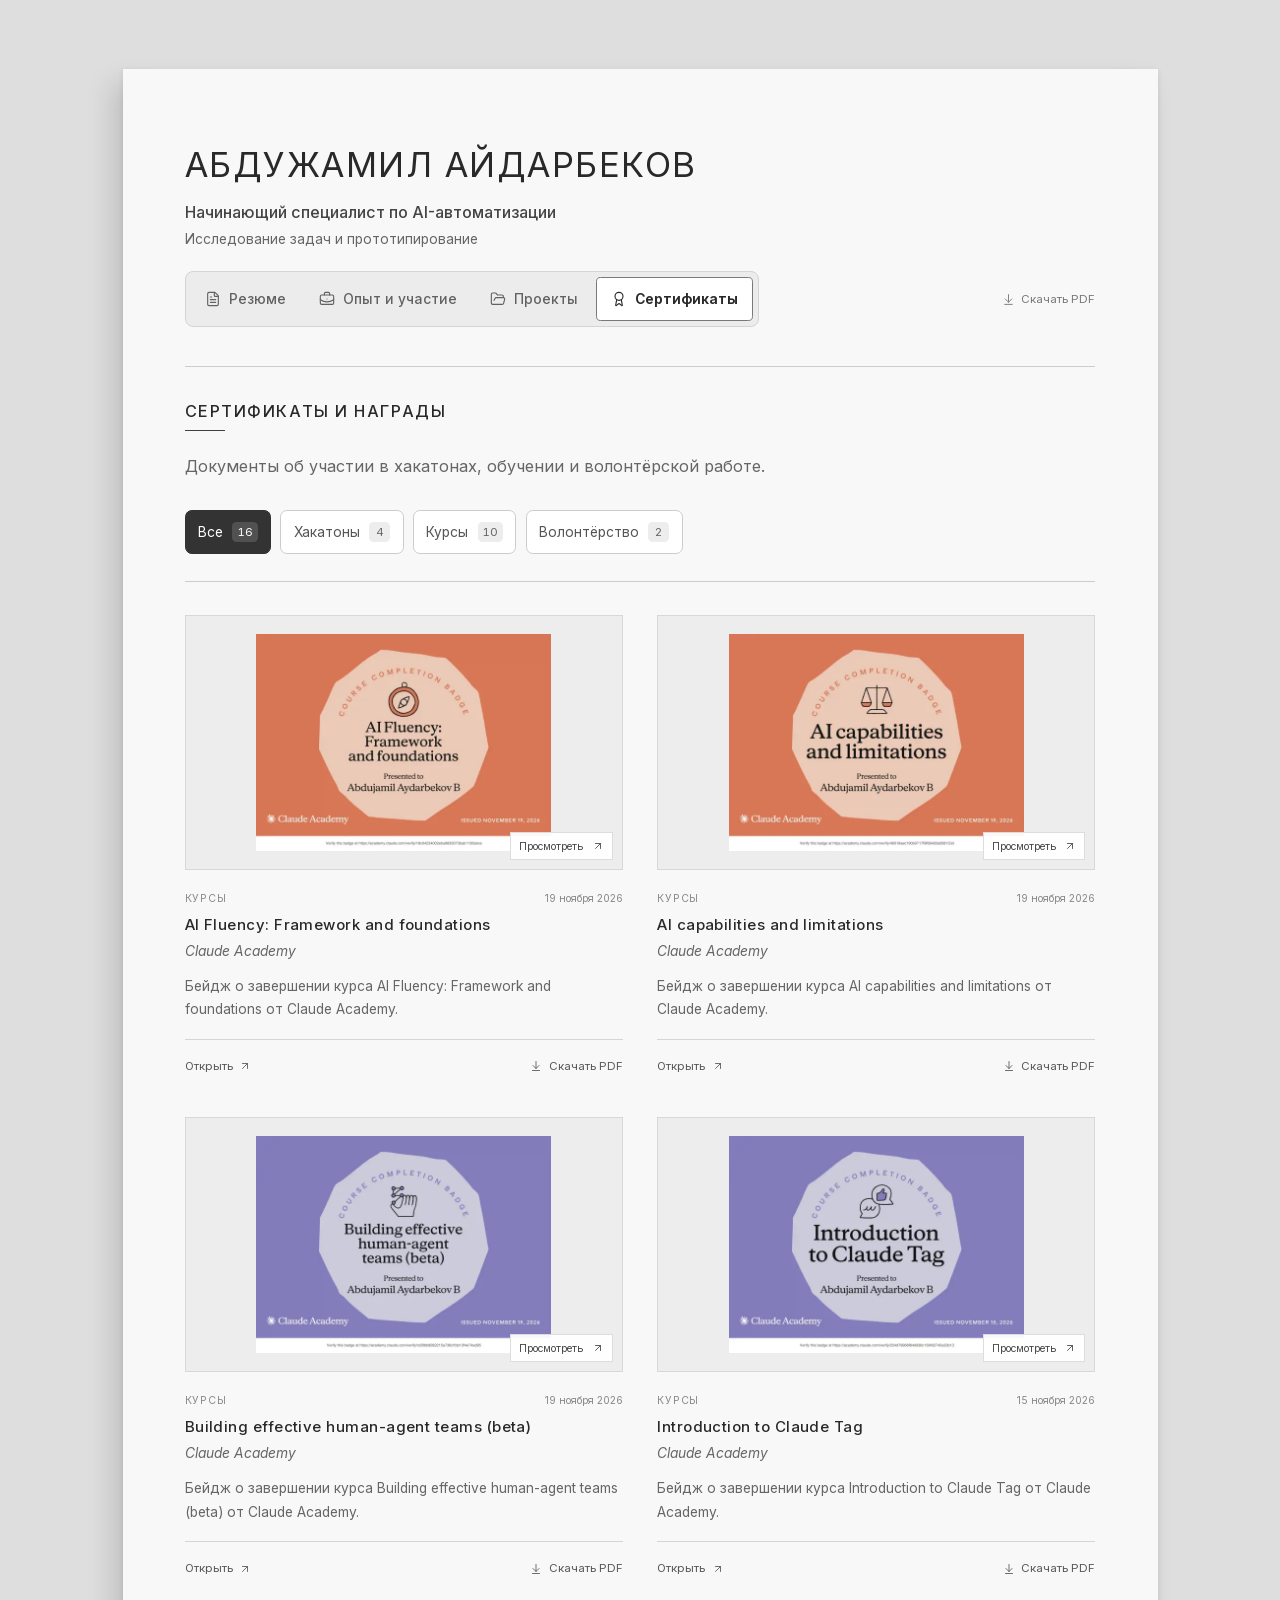
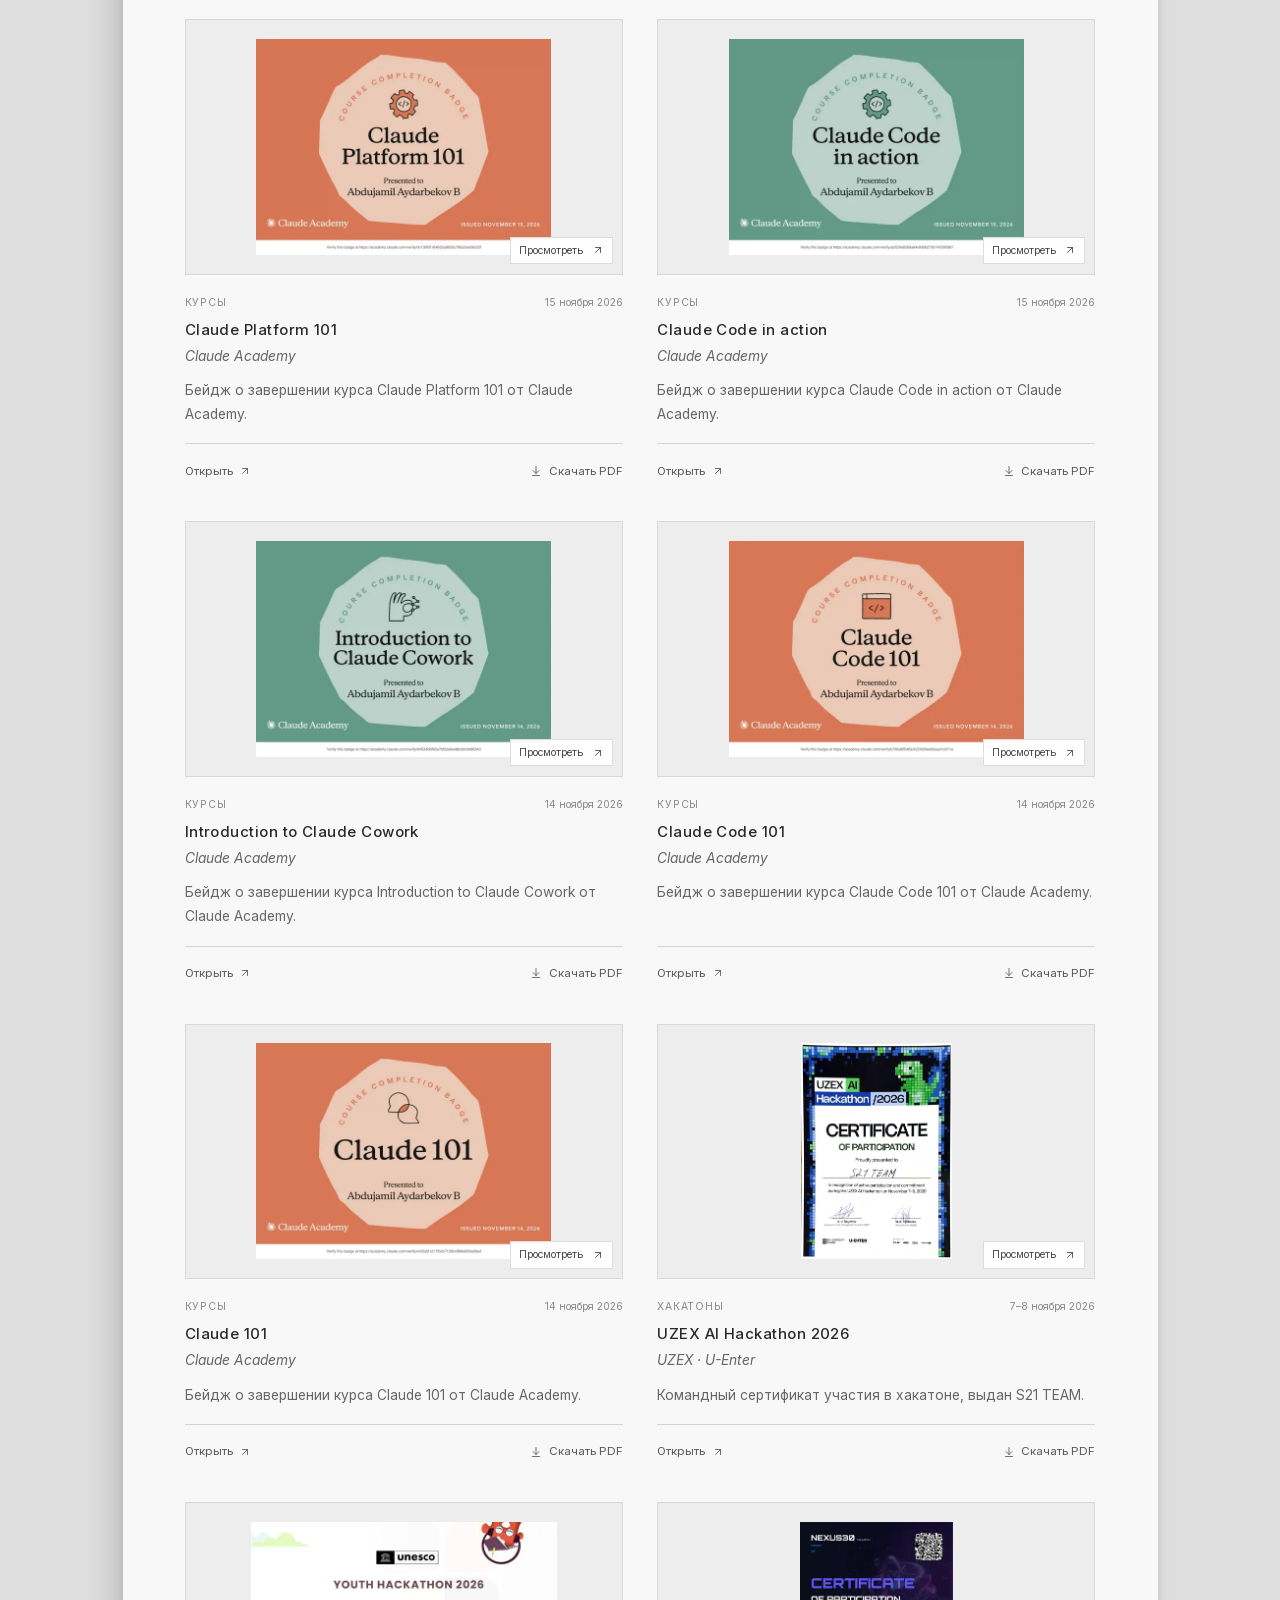
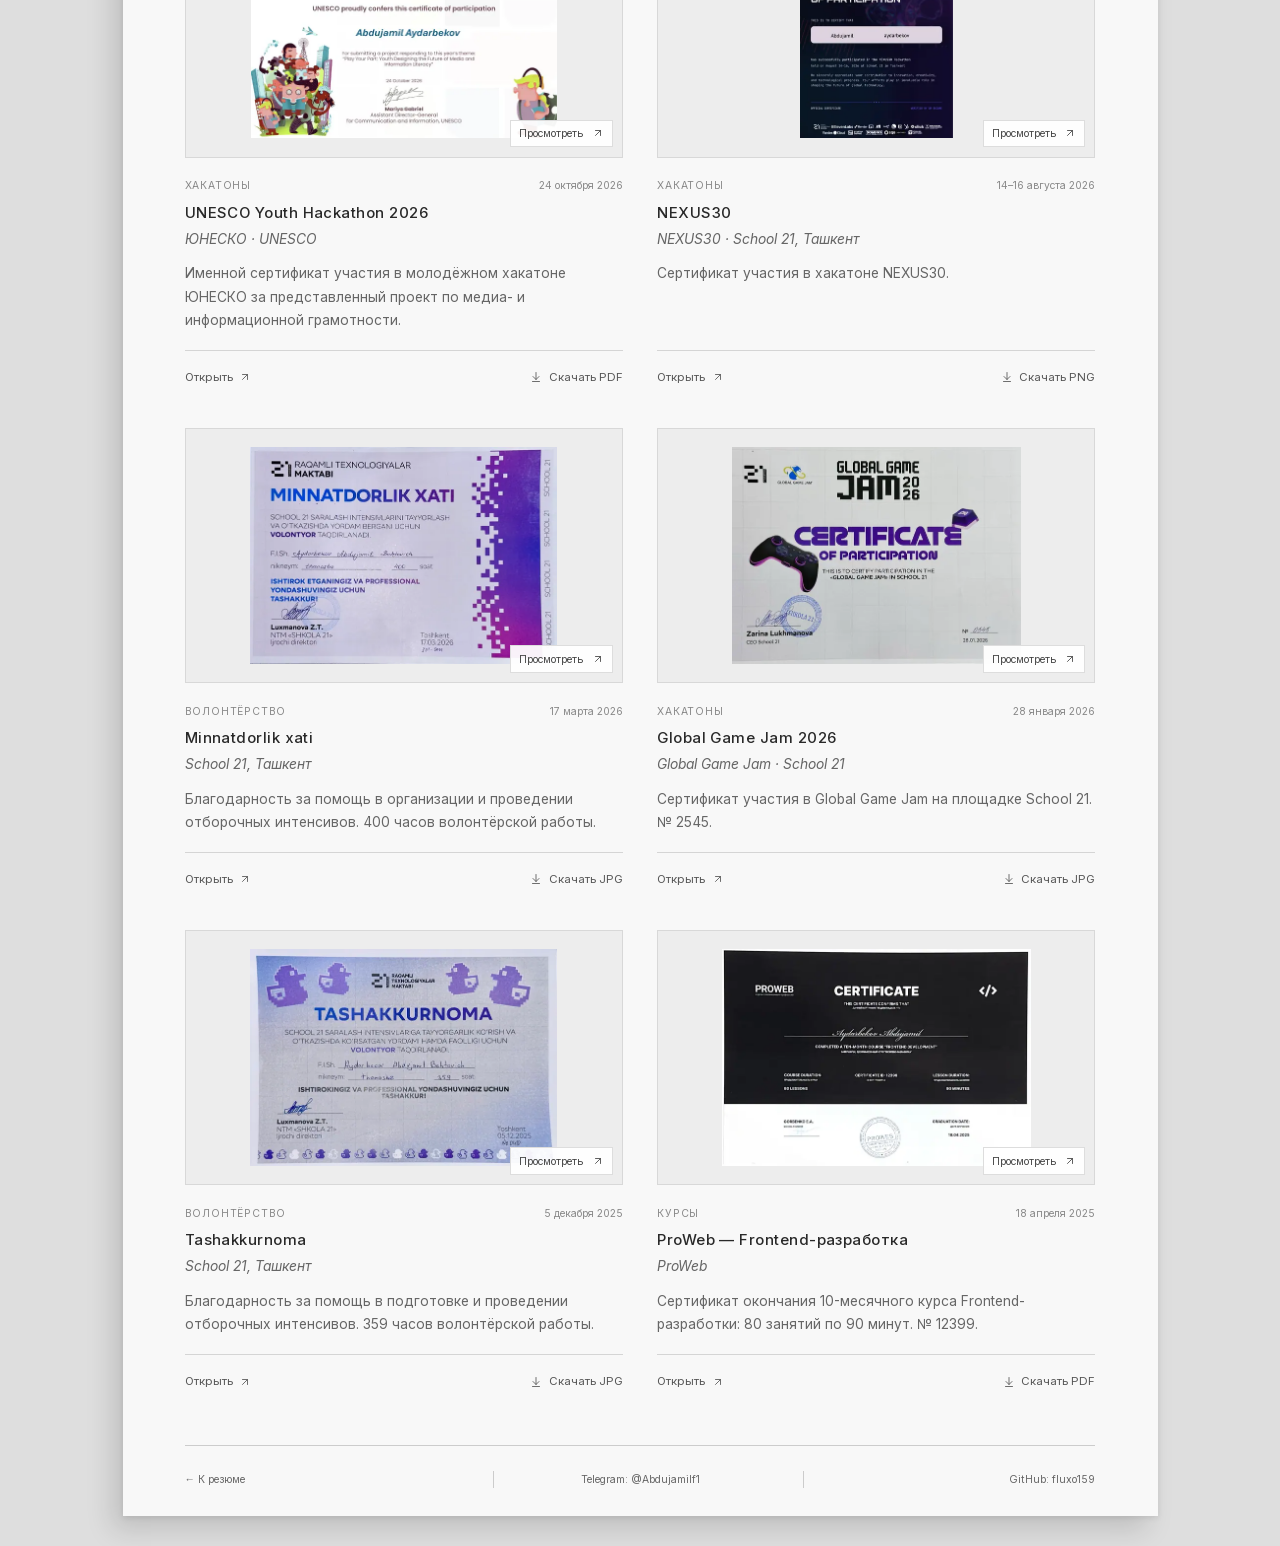
==== commit 6973edc4: "Publish personal CV" ====
--- a/certificates/index.html
+++ b/certificates/index.html
@@ -1,2 +1,2 @@
-<!DOCTYPE html><html lang="ru"><head><meta charSet="utf-8"/><meta name="viewport" content="width=device-width, initial-scale=1"/><link rel="stylesheet" href="/_next/static/css/global-error.BKtPHKV8.css" data-precedence="vite-rsc/client-reference"/><link rel="stylesheet" href="/_next/static/css/index.BKtPHKV8.css" data-rsc-css-href="/_next/static/css/index.BKtPHKV8.css" data-precedence="vite-rsc/importer-resources"/><link rel="modulepreload" fetchPriority="low" href="/_next/static/chunks/index-DorqOa36.js"/><script src="/_next/static/chunks/rolldown-runtime-C60lm6uB.js" type="module" async=""></script><script src="/_next/static/chunks/framework-D_rUT4EX.js" type="module" async=""></script><link rel="modulepreload" href="/_next/static/chunks/global-error-GkyGxBlL.js" crossorigin=""/><link rel="modulepreload" href="/_next/static/chunks/site-status-BoY7AfiD.js" crossorigin=""/><link rel="modulepreload" href="/_next/static/chunks/scroll-cat-Cgxdnczf.js" crossorigin=""/><link rel="modulepreload" href="/_next/static/chunks/error-q19vY5T-.js" crossorigin=""/><link rel="modulepreload" href="/_next/static/chunks/layout-segment-context--bfzw9M4.js" crossorigin=""/><link rel="modulepreload" href="/_next/static/chunks/smooth-scroll-BqUX6Asz.js" crossorigin=""/><link rel="modulepreload" href="/_next/static/chunks/Icon-Ci2Hv__g.js" crossorigin=""/><link rel="modulepreload" href="/_next/static/chunks/certificate-gallery-DWVsQN-x.js" crossorigin=""/><title>Сертификаты — Абдужамил Айдарбеков</title><meta name="description" content="Сертификаты хакатонов, обучения и благодарности за волонтёрскую работу Абдужамила Айдарбекова."/><meta property="og:title" content="Сертификаты — Абдужамил Айдарбеков"/><meta property="og:description" content="Хакатоны, обучение и волонтёрство: сертификаты и подтверждения участия."/><meta property="og:url" content="https://fluxo159.github.io/certificates"/><meta property="og:type" content="website"/><meta property="og:locale" content="ru_RU"/><meta property="og:image" content="https://fluxo159.github.io/social-preview.png"/><meta property="og:image:width" content="1200"/><meta property="og:image:height" content="630"/><meta property="og:image:alt" content="Абдужамил Айдарбеков — Начинающий специалист по AI-автоматизации. Исследование задач и прототипирование."/><meta name="twitter:card" content="summary_large_image"/><meta name="twitter:title" content="Сертификаты — Абдужамил Айдарбеков"/><meta name="twitter:description" content="Хакатоны, обучение и волонтёрство: сертификаты и подтверждения участия."/><meta name="twitter:image" content="https://fluxo159.github.io/social-preview.png"/><link rel="shortcut icon" href="/favicon.svg"/><link rel="icon" href="/favicon.svg"/><link rel="canonical" href="https://fluxo159.github.io/certificates"/><script>Object.assign(((self[Symbol.for("vinext.navigationRuntime")]??={bootstrap:{routeManifest:null},functions:{}}).bootstrap.rsc??={rsc:[]}),{params:{},nav:{"pathname":"/certificates","searchParams":[]}})</script><link rel="modulepreload" href="/_next/static/chunks/index-DorqOa36.js" />
-</head><body><a class="skip-link" href="#certificates">К сертификатам</a><main class="resume certificates-page"><header class="resume-header"><h1>Абдужамил Айдарбеков</h1><p class="resume-role">Начинающий специалист по AI-автоматизации<span>Исследование задач и прототипирование</span></p><div class="header-bottom"><nav class="document-nav" aria-label="Разделы сайта"><a href="/"><svg xmlns="http://www.w3.org/2000/svg" width="16" height="16" viewBox="0 0 24 24" fill="none" stroke="currentColor" stroke-width="2" stroke-linecap="round" stroke-linejoin="round" class="lucide lucide-file-text" aria-hidden="true"><path d="M6 22a2 2 0 0 1-2-2V4a2 2 0 0 1 2-2h8a2.4 2.4 0 0 1 1.704.706l3.588 3.588A2.4 2.4 0 0 1 20 8v12a2 2 0 0 1-2 2z"></path><path d="M14 2v5a1 1 0 0 0 1 1h5"></path><path d="M10 9H8"></path><path d="M16 13H8"></path><path d="M16 17H8"></path></svg>Резюме</a><a href="/experience"><svg xmlns="http://www.w3.org/2000/svg" width="16" height="16" viewBox="0 0 24 24" fill="none" stroke="currentColor" stroke-width="2" stroke-linecap="round" stroke-linejoin="round" class="lucide lucide-briefcase-business" aria-hidden="true"><path d="M12 12h.01"></path><path d="M16 6V4a2 2 0 0 0-2-2h-4a2 2 0 0 0-2 2v2"></path><path d="M22 13a18.15 18.15 0 0 1-20 0"></path><rect width="20" height="14" x="2" y="6" rx="2"></rect></svg>Опыт и участие</a><a href="/projects"><svg xmlns="http://www.w3.org/2000/svg" width="16" height="16" viewBox="0 0 24 24" fill="none" stroke="currentColor" stroke-width="2" stroke-linecap="round" stroke-linejoin="round" class="lucide lucide-folder-open" aria-hidden="true"><path d="m6 14 1.5-2.9A2 2 0 0 1 9.24 10H20a2 2 0 0 1 1.94 2.5l-1.54 6a2 2 0 0 1-1.95 1.5H4a2 2 0 0 1-2-2V5a2 2 0 0 1 2-2h3.9a2 2 0 0 1 1.69.9l.81 1.2a2 2 0 0 0 1.67.9H18a2 2 0 0 1 2 2v2"></path></svg>Проекты</a><a href="/certificates" aria-current="page"><svg xmlns="http://www.w3.org/2000/svg" width="16" height="16" viewBox="0 0 24 24" fill="none" stroke="currentColor" stroke-width="2" stroke-linecap="round" stroke-linejoin="round" class="lucide lucide-award" aria-hidden="true"><path d="m15.477 12.89 1.515 8.526a.5.5 0 0 1-.81.47l-3.58-2.687a1 1 0 0 0-1.197 0l-3.586 2.686a.5.5 0 0 1-.81-.469l1.514-8.526"></path><circle cx="12" cy="8" r="6"></circle></svg>Сертификаты</a></nav><a class="header-download" href="/Abdujamil_Aydarbekov_CV.pdf" download=""><svg xmlns="http://www.w3.org/2000/svg" width="13" height="13" viewBox="0 0 24 24" fill="none" stroke="currentColor" stroke-width="2" stroke-linecap="round" stroke-linejoin="round" class="lucide lucide-arrow-down-to-line" aria-hidden="true"><path d="M12 17V3"></path><path d="m6 11 6 6 6-6"></path><path d="M19 21H5"></path></svg>Скачать PDF</a></div></header><section class="certificates-intro" id="certificates"><h2 class="section-title">Сертификаты и награды</h2><p>Документы об участии в хакатонах, обучении и волонтёрской работе.</p></section><div class="certificate-filters" aria-label="Категории сертификатов"><button type="button" aria-pressed="true">Все<span>16</span></button><button type="button" aria-pressed="false">Хакатоны<span>4</span></button><button type="button" aria-pressed="false">Курсы<span>10</span></button><button type="button" aria-pressed="false">Волонтёрство<span>2</span></button></div><div class="certificate-grid" aria-live="polite" aria-atomic="false"><article id="claude-ai-fluency-2026" class="certificate-card"><button class="certificate-preview" aria-label="Просмотреть: AI Fluency: Framework and foundations"><img src="/certificates/previews/claude-ai-fluency-2026.8205feb20b.webp" width="600" height="440" alt="Превью документа AI Fluency: Framework and foundations" loading="eager" decoding="async"/><span class="certificate-preview-label">Просмотреть <svg xmlns="http://www.w3.org/2000/svg" width="12" height="12" viewBox="0 0 24 24" fill="none" stroke="currentColor" stroke-width="2" stroke-linecap="round" stroke-linejoin="round" class="lucide lucide-arrow-up-right" aria-hidden="true"><path d="M7 7h10v10"></path><path d="M7 17 17 7"></path></svg></span></button><div class="certificate-meta"><span>Курсы</span><time dateTime="2026-11-19">19 ноября 2026</time></div><h3>AI Fluency: Framework and foundations</h3><p class="certificate-issuer">Claude Academy</p><p class="certificate-description">Бейдж о завершении курса AI Fluency: Framework and foundations от Claude Academy.</p><div class="certificate-actions"><button>Открыть <svg xmlns="http://www.w3.org/2000/svg" width="12" height="12" viewBox="0 0 24 24" fill="none" stroke="currentColor" stroke-width="2" stroke-linecap="round" stroke-linejoin="round" class="lucide lucide-arrow-up-right" aria-hidden="true"><path d="M7 7h10v10"></path><path d="M7 17 17 7"></path></svg></button><a href="/certificates/claude-ai-fluency-2026.pdf" download="" aria-label="Скачать: AI Fluency: Framework and foundations"><svg xmlns="http://www.w3.org/2000/svg" width="12" height="12" viewBox="0 0 24 24" fill="none" stroke="currentColor" stroke-width="2" stroke-linecap="round" stroke-linejoin="round" class="lucide lucide-arrow-down-to-line" aria-hidden="true"><path d="M12 17V3"></path><path d="m6 11 6 6 6-6"></path><path d="M19 21H5"></path></svg>Скачать <!-- -->PDF</a></div></article><article id="claude-ai-capabilities-2026" class="certificate-card"><button class="certificate-preview" aria-label="Просмотреть: AI capabilities and limitations"><img src="/certificates/previews/claude-ai-capabilities-2026.2090c84a2e.webp" width="600" height="440" alt="Превью документа AI capabilities and limitations" loading="lazy" decoding="async"/><span class="certificate-preview-label">Просмотреть <svg xmlns="http://www.w3.org/2000/svg" width="12" height="12" viewBox="0 0 24 24" fill="none" stroke="currentColor" stroke-width="2" stroke-linecap="round" stroke-linejoin="round" class="lucide lucide-arrow-up-right" aria-hidden="true"><path d="M7 7h10v10"></path><path d="M7 17 17 7"></path></svg></span></button><div class="certificate-meta"><span>Курсы</span><time dateTime="2026-11-19">19 ноября 2026</time></div><h3>AI capabilities and limitations</h3><p class="certificate-issuer">Claude Academy</p><p class="certificate-description">Бейдж о завершении курса AI capabilities and limitations от Claude Academy.</p><div class="certificate-actions"><button>Открыть <svg xmlns="http://www.w3.org/2000/svg" width="12" height="12" viewBox="0 0 24 24" fill="none" stroke="currentColor" stroke-width="2" stroke-linecap="round" stroke-linejoin="round" class="lucide lucide-arrow-up-right" aria-hidden="true"><path d="M7 7h10v10"></path><path d="M7 17 17 7"></path></svg></button><a href="/certificates/claude-ai-capabilities-2026.pdf" download="" aria-label="Скачать: AI capabilities and limitations"><svg xmlns="http://www.w3.org/2000/svg" width="12" height="12" viewBox="0 0 24 24" fill="none" stroke="currentColor" stroke-width="2" stroke-linecap="round" stroke-linejoin="round" class="lucide lucide-arrow-down-to-line" aria-hidden="true"><path d="M12 17V3"></path><path d="m6 11 6 6 6-6"></path><path d="M19 21H5"></path></svg>Скачать <!-- -->PDF</a></div></article><article id="claude-human-agent-teams-2026" class="certificate-card"><button class="certificate-preview" aria-label="Просмотреть: Building effective human-agent teams (beta)"><img src="/certificates/previews/claude-human-agent-teams-2026.3b3284fa55.webp" width="600" height="440" alt="Превью документа Building effective human-agent teams (beta)" loading="lazy" decoding="async"/><span class="certificate-preview-label">Просмотреть <svg xmlns="http://www.w3.org/2000/svg" width="12" height="12" viewBox="0 0 24 24" fill="none" stroke="currentColor" stroke-width="2" stroke-linecap="round" stroke-linejoin="round" class="lucide lucide-arrow-up-right" aria-hidden="true"><path d="M7 7h10v10"></path><path d="M7 17 17 7"></path></svg></span></button><div class="certificate-meta"><span>Курсы</span><time dateTime="2026-11-19">19 ноября 2026</time></div><h3>Building effective human-agent teams (beta)</h3><p class="certificate-issuer">Claude Academy</p><p class="certificate-description">Бейдж о завершении курса Building effective human-agent teams (beta) от Claude Academy.</p><div class="certificate-actions"><button>Открыть <svg xmlns="http://www.w3.org/2000/svg" width="12" height="12" viewBox="0 0 24 24" fill="none" stroke="currentColor" stroke-width="2" stroke-linecap="round" stroke-linejoin="round" class="lucide lucide-arrow-up-right" aria-hidden="true"><path d="M7 7h10v10"></path><path d="M7 17 17 7"></path></svg></button><a href="/certificates/claude-human-agent-teams-2026.pdf" download="" aria-label="Скачать: Building effective human-agent teams (beta)"><svg xmlns="http://www.w3.org/2000/svg" width="12" height="12" viewBox="0 0 24 24" fill="none" stroke="currentColor" stroke-width="2" stroke-linecap="round" stroke-linejoin="round" class="lucide lucide-arrow-down-to-line" aria-hidden="true"><path d="M12 17V3"></path><path d="m6 11 6 6 6-6"></path><path d="M19 21H5"></path></svg>Скачать <!-- -->PDF</a></div></article><article id="claude-tag-2026" class="certificate-card"><button class="certificate-preview" aria-label="Просмотреть: Introduction to Claude Tag"><img src="/certificates/previews/claude-tag-2026.164be7d97e.webp" width="600" height="440" alt="Превью документа Introduction to Claude Tag" loading="lazy" decoding="async"/><span class="certificate-preview-label">Просмотреть <svg xmlns="http://www.w3.org/2000/svg" width="12" height="12" viewBox="0 0 24 24" fill="none" stroke="currentColor" stroke-width="2" stroke-linecap="round" stroke-linejoin="round" class="lucide lucide-arrow-up-right" aria-hidden="true"><path d="M7 7h10v10"></path><path d="M7 17 17 7"></path></svg></span></button><div class="certificate-meta"><span>Курсы</span><time dateTime="2026-11-15">15 ноября 2026</time></div><h3>Introduction to Claude Tag</h3><p class="certificate-issuer">Claude Academy</p><p class="certificate-description">Бейдж о завершении курса Introduction to Claude Tag от Claude Academy.</p><div class="certificate-actions"><button>Открыть <svg xmlns="http://www.w3.org/2000/svg" width="12" height="12" viewBox="0 0 24 24" fill="none" stroke="currentColor" stroke-width="2" stroke-linecap="round" stroke-linejoin="round" class="lucide lucide-arrow-up-right" aria-hidden="true"><path d="M7 7h10v10"></path><path d="M7 17 17 7"></path></svg></button><a href="/certificates/claude-tag-2026.pdf" download="" aria-label="Скачать: Introduction to Claude Tag"><svg xmlns="http://www.w3.org/2000/svg" width="12" height="12" viewBox="0 0 24 24" fill="none" stroke="currentColor" stroke-width="2" stroke-linecap="round" stroke-linejoin="round" class="lucide lucide-arrow-down-to-line" aria-hidden="true"><path d="M12 17V3"></path><path d="m6 11 6 6 6-6"></path><path d="M19 21H5"></path></svg>Скачать <!-- -->PDF</a></div></article><article id="claude-platform-101-2026" class="certificate-card"><button class="certificate-preview" aria-label="Просмотреть: Claude Platform 101"><img src="/certificates/previews/claude-platform-101-2026.7ca4a692a2.webp" width="600" height="440" alt="Превью документа Claude Platform 101" loading="lazy" decoding="async"/><span class="certificate-preview-label">Просмотреть <svg xmlns="http://www.w3.org/2000/svg" width="12" height="12" viewBox="0 0 24 24" fill="none" stroke="currentColor" stroke-width="2" stroke-linecap="round" stroke-linejoin="round" class="lucide lucide-arrow-up-right" aria-hidden="true"><path d="M7 7h10v10"></path><path d="M7 17 17 7"></path></svg></span></button><div class="certificate-meta"><span>Курсы</span><time dateTime="2026-11-15">15 ноября 2026</time></div><h3>Claude Platform 101</h3><p class="certificate-issuer">Claude Academy</p><p class="certificate-description">Бейдж о завершении курса Claude Platform 101 от Claude Academy.</p><div class="certificate-actions"><button>Открыть <svg xmlns="http://www.w3.org/2000/svg" width="12" height="12" viewBox="0 0 24 24" fill="none" stroke="currentColor" stroke-width="2" stroke-linecap="round" stroke-linejoin="round" class="lucide lucide-arrow-up-right" aria-hidden="true"><path d="M7 7h10v10"></path><path d="M7 17 17 7"></path></svg></button><a href="/certificates/claude-platform-101-2026.pdf" download="" aria-label="Скачать: Claude Platform 101"><svg xmlns="http://www.w3.org/2000/svg" width="12" height="12" viewBox="0 0 24 24" fill="none" stroke="currentColor" stroke-width="2" stroke-linecap="round" stroke-linejoin="round" class="lucide lucide-arrow-down-to-line" aria-hidden="true"><path d="M12 17V3"></path><path d="m6 11 6 6 6-6"></path><path d="M19 21H5"></path></svg>Скачать <!-- -->PDF</a></div></article><article id="claude-code-in-action-2026" class="certificate-card"><button class="certificate-preview" aria-label="Просмотреть: Claude Code in action"><img src="/certificates/previews/claude-code-in-action-2026.4bcea67114.webp" width="600" height="440" alt="Превью документа Claude Code in action" loading="lazy" decoding="async"/><span class="certificate-preview-label">Просмотреть <svg xmlns="http://www.w3.org/2000/svg" width="12" height="12" viewBox="0 0 24 24" fill="none" stroke="currentColor" stroke-width="2" stroke-linecap="round" stroke-linejoin="round" class="lucide lucide-arrow-up-right" aria-hidden="true"><path d="M7 7h10v10"></path><path d="M7 17 17 7"></path></svg></span></button><div class="certificate-meta"><span>Курсы</span><time dateTime="2026-11-15">15 ноября 2026</time></div><h3>Claude Code in action</h3><p class="certificate-issuer">Claude Academy</p><p class="certificate-description">Бейдж о завершении курса Claude Code in action от Claude Academy.</p><div class="certificate-actions"><button>Открыть <svg xmlns="http://www.w3.org/2000/svg" width="12" height="12" viewBox="0 0 24 24" fill="none" stroke="currentColor" stroke-width="2" stroke-linecap="round" stroke-linejoin="round" class="lucide lucide-arrow-up-right" aria-hidden="true"><path d="M7 7h10v10"></path><path d="M7 17 17 7"></path></svg></button><a href="/certificates/claude-code-in-action-2026.pdf" download="" aria-label="Скачать: Claude Code in action"><svg xmlns="http://www.w3.org/2000/svg" width="12" height="12" viewBox="0 0 24 24" fill="none" stroke="currentColor" stroke-width="2" stroke-linecap="round" stroke-linejoin="round" class="lucide lucide-arrow-down-to-line" aria-hidden="true"><path d="M12 17V3"></path><path d="m6 11 6 6 6-6"></path><path d="M19 21H5"></path></svg>Скачать <!-- -->PDF</a></div></article><article id="claude-cowork-2026" class="certificate-card"><button class="certificate-preview" aria-label="Просмотреть: Introduction to Claude Cowork"><img src="/certificates/previews/claude-cowork-2026.fece789e39.webp" width="600" height="440" alt="Превью документа Introduction to Claude Cowork" loading="lazy" decoding="async"/><span class="certificate-preview-label">Просмотреть <svg xmlns="http://www.w3.org/2000/svg" width="12" height="12" viewBox="0 0 24 24" fill="none" stroke="currentColor" stroke-width="2" stroke-linecap="round" stroke-linejoin="round" class="lucide lucide-arrow-up-right" aria-hidden="true"><path d="M7 7h10v10"></path><path d="M7 17 17 7"></path></svg></span></button><div class="certificate-meta"><span>Курсы</span><time dateTime="2026-11-14">14 ноября 2026</time></div><h3>Introduction to Claude Cowork</h3><p class="certificate-issuer">Claude Academy</p><p class="certificate-description">Бейдж о завершении курса Introduction to Claude Cowork от Claude Academy.</p><div class="certificate-actions"><button>Открыть <svg xmlns="http://www.w3.org/2000/svg" width="12" height="12" viewBox="0 0 24 24" fill="none" stroke="currentColor" stroke-width="2" stroke-linecap="round" stroke-linejoin="round" class="lucide lucide-arrow-up-right" aria-hidden="true"><path d="M7 7h10v10"></path><path d="M7 17 17 7"></path></svg></button><a href="/certificates/claude-cowork-2026.pdf" download="" aria-label="Скачать: Introduction to Claude Cowork"><svg xmlns="http://www.w3.org/2000/svg" width="12" height="12" viewBox="0 0 24 24" fill="none" stroke="currentColor" stroke-width="2" stroke-linecap="round" stroke-linejoin="round" class="lucide lucide-arrow-down-to-line" aria-hidden="true"><path d="M12 17V3"></path><path d="m6 11 6 6 6-6"></path><path d="M19 21H5"></path></svg>Скачать <!-- -->PDF</a></div></article><article id="claude-code-101-2026" class="certificate-card"><button class="certificate-preview" aria-label="Просмотреть: Claude Code 101"><img src="/certificates/previews/claude-code-101-2026.d187298c43.webp" width="600" height="440" alt="Превью документа Claude Code 101" loading="lazy" decoding="async"/><span class="certificate-preview-label">Просмотреть <svg xmlns="http://www.w3.org/2000/svg" width="12" height="12" viewBox="0 0 24 24" fill="none" stroke="currentColor" stroke-width="2" stroke-linecap="round" stroke-linejoin="round" class="lucide lucide-arrow-up-right" aria-hidden="true"><path d="M7 7h10v10"></path><path d="M7 17 17 7"></path></svg></span></button><div class="certificate-meta"><span>Курсы</span><time dateTime="2026-11-14">14 ноября 2026</time></div><h3>Claude Code 101</h3><p class="certificate-issuer">Claude Academy</p><p class="certificate-description">Бейдж о завершении курса Claude Code 101 от Claude Academy.</p><div class="certificate-actions"><button>Открыть <svg xmlns="http://www.w3.org/2000/svg" width="12" height="12" viewBox="0 0 24 24" fill="none" stroke="currentColor" stroke-width="2" stroke-linecap="round" stroke-linejoin="round" class="lucide lucide-arrow-up-right" aria-hidden="true"><path d="M7 7h10v10"></path><path d="M7 17 17 7"></path></svg></button><a href="/certificates/claude-code-101-2026.pdf" download="" aria-label="Скачать: Claude Code 101"><svg xmlns="http://www.w3.org/2000/svg" width="12" height="12" viewBox="0 0 24 24" fill="none" stroke="currentColor" stroke-width="2" stroke-linecap="round" stroke-linejoin="round" class="lucide lucide-arrow-down-to-line" aria-hidden="true"><path d="M12 17V3"></path><path d="m6 11 6 6 6-6"></path><path d="M19 21H5"></path></svg>Скачать <!-- -->PDF</a></div></article><article id="claude-101-2026" class="certificate-card"><button class="certificate-preview" aria-label="Просмотреть: Claude 101"><img src="/certificates/previews/claude-101-2026.1d307a9bdc.webp" width="600" height="440" alt="Превью документа Claude 101" loading="lazy" decoding="async"/><span class="certificate-preview-label">Просмотреть <svg xmlns="http://www.w3.org/2000/svg" width="12" height="12" viewBox="0 0 24 24" fill="none" stroke="currentColor" stroke-width="2" stroke-linecap="round" stroke-linejoin="round" class="lucide lucide-arrow-up-right" aria-hidden="true"><path d="M7 7h10v10"></path><path d="M7 17 17 7"></path></svg></span></button><div class="certificate-meta"><span>Курсы</span><time dateTime="2026-11-14">14 ноября 2026</time></div><h3>Claude 101</h3><p class="certificate-issuer">Claude Academy</p><p class="certificate-description">Бейдж о завершении курса Claude 101 от Claude Academy.</p><div class="certificate-actions"><button>Открыть <svg xmlns="http://www.w3.org/2000/svg" width="12" height="12" viewBox="0 0 24 24" fill="none" stroke="currentColor" stroke-width="2" stroke-linecap="round" stroke-linejoin="round" class="lucide lucide-arrow-up-right" aria-hidden="true"><path d="M7 7h10v10"></path><path d="M7 17 17 7"></path></svg></button><a href="/certificates/claude-101-2026.pdf" download="" aria-label="Скачать: Claude 101"><svg xmlns="http://www.w3.org/2000/svg" width="12" height="12" viewBox="0 0 24 24" fill="none" stroke="currentColor" stroke-width="2" stroke-linecap="round" stroke-linejoin="round" class="lucide lucide-arrow-down-to-line" aria-hidden="true"><path d="M12 17V3"></path><path d="m6 11 6 6 6-6"></path><path d="M19 21H5"></path></svg>Скачать <!-- -->PDF</a></div></article><article id="uzex-ai-2026" class="certificate-card"><button class="certificate-preview" aria-label="Просмотреть: UZEX AI Hackathon 2026"><img src="/certificates/previews/uzex-ai-hackathon-2026.a1e4adc8ce.webp" width="307" height="440" alt="Превью документа UZEX AI Hackathon 2026" loading="lazy" decoding="async"/><span class="certificate-preview-label">Просмотреть <svg xmlns="http://www.w3.org/2000/svg" width="12" height="12" viewBox="0 0 24 24" fill="none" stroke="currentColor" stroke-width="2" stroke-linecap="round" stroke-linejoin="round" class="lucide lucide-arrow-up-right" aria-hidden="true"><path d="M7 7h10v10"></path><path d="M7 17 17 7"></path></svg></span></button><div class="certificate-meta"><span>Хакатоны</span><time dateTime="2026-11-08">7–8 ноября 2026</time></div><h3>UZEX AI Hackathon 2026</h3><p class="certificate-issuer">UZEX · U-Enter</p><p class="certificate-description">Командный сертификат участия в хакатоне, выдан S21 TEAM.</p><div class="certificate-actions"><button>Открыть <svg xmlns="http://www.w3.org/2000/svg" width="12" height="12" viewBox="0 0 24 24" fill="none" stroke="currentColor" stroke-width="2" stroke-linecap="round" stroke-linejoin="round" class="lucide lucide-arrow-up-right" aria-hidden="true"><path d="M7 7h10v10"></path><path d="M7 17 17 7"></path></svg></button><a href="/certificates/uzex-ai-hackathon-2026.pdf" download="" aria-label="Скачать: UZEX AI Hackathon 2026"><svg xmlns="http://www.w3.org/2000/svg" width="12" height="12" viewBox="0 0 24 24" fill="none" stroke="currentColor" stroke-width="2" stroke-linecap="round" stroke-linejoin="round" class="lucide lucide-arrow-down-to-line" aria-hidden="true"><path d="M12 17V3"></path><path d="m6 11 6 6 6-6"></path><path d="M19 21H5"></path></svg>Скачать <!-- -->PDF</a></div></article><article id="unesco-youth-2026" class="certificate-card"><button class="certificate-preview" aria-label="Просмотреть: UNESCO Youth Hackathon 2026"><img src="/certificates/previews/unesco-youth-hackathon-2026.617e7700b1.webp" width="622" height="440" alt="Превью документа UNESCO Youth Hackathon 2026" loading="lazy" decoding="async"/><span class="certificate-preview-label">Просмотреть <svg xmlns="http://www.w3.org/2000/svg" width="12" height="12" viewBox="0 0 24 24" fill="none" stroke="currentColor" stroke-width="2" stroke-linecap="round" stroke-linejoin="round" class="lucide lucide-arrow-up-right" aria-hidden="true"><path d="M7 7h10v10"></path><path d="M7 17 17 7"></path></svg></span></button><div class="certificate-meta"><span>Хакатоны</span><time dateTime="2026-10-24">24 октября 2026</time></div><h3>UNESCO Youth Hackathon 2026</h3><p class="certificate-issuer">ЮНЕСКО · UNESCO</p><p class="certificate-description">Именной сертификат участия в молодёжном хакатоне ЮНЕСКО за представленный проект по медиа- и информационной грамотности.</p><div class="certificate-actions"><button>Открыть <svg xmlns="http://www.w3.org/2000/svg" width="12" height="12" viewBox="0 0 24 24" fill="none" stroke="currentColor" stroke-width="2" stroke-linecap="round" stroke-linejoin="round" class="lucide lucide-arrow-up-right" aria-hidden="true"><path d="M7 7h10v10"></path><path d="M7 17 17 7"></path></svg></button><a href="/certificates/unesco-youth-hackathon-2026.pdf" download="" aria-label="Скачать: UNESCO Youth Hackathon 2026"><svg xmlns="http://www.w3.org/2000/svg" width="12" height="12" viewBox="0 0 24 24" fill="none" stroke="currentColor" stroke-width="2" stroke-linecap="round" stroke-linejoin="round" class="lucide lucide-arrow-down-to-line" aria-hidden="true"><path d="M12 17V3"></path><path d="m6 11 6 6 6-6"></path><path d="M19 21H5"></path></svg>Скачать <!-- -->PDF</a></div></article><article id="nexus30" class="certificate-card"><button class="certificate-preview" aria-label="Просмотреть: NEXUS30"><img src="/certificates/previews/nexus30.a48b641e36.webp" width="311" height="440" alt="Превью документа NEXUS30" loading="lazy" decoding="async"/><span class="certificate-preview-label">Просмотреть <svg xmlns="http://www.w3.org/2000/svg" width="12" height="12" viewBox="0 0 24 24" fill="none" stroke="currentColor" stroke-width="2" stroke-linecap="round" stroke-linejoin="round" class="lucide lucide-arrow-up-right" aria-hidden="true"><path d="M7 7h10v10"></path><path d="M7 17 17 7"></path></svg></span></button><div class="certificate-meta"><span>Хакатоны</span><time dateTime="2026-08-16">14–16 августа 2026</time></div><h3>NEXUS30</h3><p class="certificate-issuer">NEXUS30 · School 21, Ташкент</p><p class="certificate-description">Сертификат участия в хакатоне NEXUS30.</p><div class="certificate-actions"><button>Открыть <svg xmlns="http://www.w3.org/2000/svg" width="12" height="12" viewBox="0 0 24 24" fill="none" stroke="currentColor" stroke-width="2" stroke-linecap="round" stroke-linejoin="round" class="lucide lucide-arrow-up-right" aria-hidden="true"><path d="M7 7h10v10"></path><path d="M7 17 17 7"></path></svg></button><a href="/certificates/nexus30.png" download="" aria-label="Скачать: NEXUS30"><svg xmlns="http://www.w3.org/2000/svg" width="12" height="12" viewBox="0 0 24 24" fill="none" stroke="currentColor" stroke-width="2" stroke-linecap="round" stroke-linejoin="round" class="lucide lucide-arrow-down-to-line" aria-hidden="true"><path d="M12 17V3"></path><path d="m6 11 6 6 6-6"></path><path d="M19 21H5"></path></svg>Скачать <!-- -->PNG</a></div></article><article id="school21-400h" class="certificate-card"><button class="certificate-preview" aria-label="Просмотреть: Minnatdorlik xati"><img src="/certificates/previews/school21-400h.1392e6698e.webp" width="625" height="440" alt="Превью документа Minnatdorlik xati" loading="lazy" decoding="async"/><span class="certificate-preview-label">Просмотреть <svg xmlns="http://www.w3.org/2000/svg" width="12" height="12" viewBox="0 0 24 24" fill="none" stroke="currentColor" stroke-width="2" stroke-linecap="round" stroke-linejoin="round" class="lucide lucide-arrow-up-right" aria-hidden="true"><path d="M7 7h10v10"></path><path d="M7 17 17 7"></path></svg></span></button><div class="certificate-meta"><span>Волонтёрство</span><time dateTime="2026-03-17">17 марта 2026</time></div><h3>Minnatdorlik xati</h3><p class="certificate-issuer">School 21, Ташкент</p><p class="certificate-description">Благодарность за помощь в организации и проведении отборочных интенсивов. 400 часов волонтёрской работы.</p><div class="certificate-actions"><button>Открыть <svg xmlns="http://www.w3.org/2000/svg" width="12" height="12" viewBox="0 0 24 24" fill="none" stroke="currentColor" stroke-width="2" stroke-linecap="round" stroke-linejoin="round" class="lucide lucide-arrow-up-right" aria-hidden="true"><path d="M7 7h10v10"></path><path d="M7 17 17 7"></path></svg></button><a href="/certificates/school21-400h.jpg" download="" aria-label="Скачать: Minnatdorlik xati"><svg xmlns="http://www.w3.org/2000/svg" width="12" height="12" viewBox="0 0 24 24" fill="none" stroke="currentColor" stroke-width="2" stroke-linecap="round" stroke-linejoin="round" class="lucide lucide-arrow-down-to-line" aria-hidden="true"><path d="M12 17V3"></path><path d="m6 11 6 6 6-6"></path><path d="M19 21H5"></path></svg>Скачать <!-- -->JPG</a></div></article><article id="global-game-jam" class="certificate-card"><button class="certificate-preview" aria-label="Просмотреть: Global Game Jam 2026"><img src="/certificates/previews/global-game-jam.78d356caab.webp" width="587" height="440" alt="Превью документа Global Game Jam 2026" loading="lazy" decoding="async"/><span class="certificate-preview-label">Просмотреть <svg xmlns="http://www.w3.org/2000/svg" width="12" height="12" viewBox="0 0 24 24" fill="none" stroke="currentColor" stroke-width="2" stroke-linecap="round" stroke-linejoin="round" class="lucide lucide-arrow-up-right" aria-hidden="true"><path d="M7 7h10v10"></path><path d="M7 17 17 7"></path></svg></span></button><div class="certificate-meta"><span>Хакатоны</span><time dateTime="2026-01-28">28 января 2026</time></div><h3>Global Game Jam 2026</h3><p class="certificate-issuer">Global Game Jam · School 21</p><p class="certificate-description">Сертификат участия в Global Game Jam на площадке School 21. № 2545.</p><div class="certificate-actions"><button>Открыть <svg xmlns="http://www.w3.org/2000/svg" width="12" height="12" viewBox="0 0 24 24" fill="none" stroke="currentColor" stroke-width="2" stroke-linecap="round" stroke-linejoin="round" class="lucide lucide-arrow-up-right" aria-hidden="true"><path d="M7 7h10v10"></path><path d="M7 17 17 7"></path></svg></button><a href="/certificates/global-game-jam.jpg" download="" aria-label="Скачать: Global Game Jam 2026"><svg xmlns="http://www.w3.org/2000/svg" width="12" height="12" viewBox="0 0 24 24" fill="none" stroke="currentColor" stroke-width="2" stroke-linecap="round" stroke-linejoin="round" class="lucide lucide-arrow-down-to-line" aria-hidden="true"><path d="M12 17V3"></path><path d="m6 11 6 6 6-6"></path><path d="M19 21H5"></path></svg>Скачать <!-- -->JPG</a></div></article><article id="school21-359h" class="certificate-card"><button class="certificate-preview" aria-label="Просмотреть: Tashakkurnoma"><img src="/certificates/previews/school21-359h.76fd948e36.webp" width="625" height="440" alt="Превью документа Tashakkurnoma" loading="lazy" decoding="async"/><span class="certificate-preview-label">Просмотреть <svg xmlns="http://www.w3.org/2000/svg" width="12" height="12" viewBox="0 0 24 24" fill="none" stroke="currentColor" stroke-width="2" stroke-linecap="round" stroke-linejoin="round" class="lucide lucide-arrow-up-right" aria-hidden="true"><path d="M7 7h10v10"></path><path d="M7 17 17 7"></path></svg></span></button><div class="certificate-meta"><span>Волонтёрство</span><time dateTime="2025-12-05">5 декабря 2025</time></div><h3>Tashakkurnoma</h3><p class="certificate-issuer">School 21, Ташкент</p><p class="certificate-description">Благодарность за помощь в подготовке и проведении отборочных интенсивов. 359 часов волонтёрской работы.</p><div class="certificate-actions"><button>Открыть <svg xmlns="http://www.w3.org/2000/svg" width="12" height="12" viewBox="0 0 24 24" fill="none" stroke="currentColor" stroke-width="2" stroke-linecap="round" stroke-linejoin="round" class="lucide lucide-arrow-up-right" aria-hidden="true"><path d="M7 7h10v10"></path><path d="M7 17 17 7"></path></svg></button><a href="/certificates/school21-359h.jpg" download="" aria-label="Скачать: Tashakkurnoma"><svg xmlns="http://www.w3.org/2000/svg" width="12" height="12" viewBox="0 0 24 24" fill="none" stroke="currentColor" stroke-width="2" stroke-linecap="round" stroke-linejoin="round" class="lucide lucide-arrow-down-to-line" aria-hidden="true"><path d="M12 17V3"></path><path d="m6 11 6 6 6-6"></path><path d="M19 21H5"></path></svg>Скачать <!-- -->JPG</a></div></article><article id="proweb-frontend-2025" class="certificate-card"><button class="certificate-preview" aria-label="Просмотреть: ProWeb — Frontend-разработка"><img src="/certificates/previews/proweb-frontend-2025.a4b7d8394f.webp" width="627" height="440" alt="Превью документа ProWeb — Frontend-разработка" loading="lazy" decoding="async"/><span class="certificate-preview-label">Просмотреть <svg xmlns="http://www.w3.org/2000/svg" width="12" height="12" viewBox="0 0 24 24" fill="none" stroke="currentColor" stroke-width="2" stroke-linecap="round" stroke-linejoin="round" class="lucide lucide-arrow-up-right" aria-hidden="true"><path d="M7 7h10v10"></path><path d="M7 17 17 7"></path></svg></span></button><div class="certificate-meta"><span>Курсы</span><time dateTime="2025-04-18">18 апреля 2025</time></div><h3>ProWeb — Frontend-разработка</h3><p class="certificate-issuer">ProWeb</p><p class="certificate-description">Сертификат окончания 10-месячного курса Frontend-разработки: 80 занятий по 90 минут. № 12399.</p><div class="certificate-actions"><button>Открыть <svg xmlns="http://www.w3.org/2000/svg" width="12" height="12" viewBox="0 0 24 24" fill="none" stroke="currentColor" stroke-width="2" stroke-linecap="round" stroke-linejoin="round" class="lucide lucide-arrow-up-right" aria-hidden="true"><path d="M7 7h10v10"></path><path d="M7 17 17 7"></path></svg></button><a href="/certificates/proweb-frontend-2025.pdf" download="" aria-label="Скачать: ProWeb — Frontend-разработка"><svg xmlns="http://www.w3.org/2000/svg" width="12" height="12" viewBox="0 0 24 24" fill="none" stroke="currentColor" stroke-width="2" stroke-linecap="round" stroke-linejoin="round" class="lucide lucide-arrow-down-to-line" aria-hidden="true"><path d="M12 17V3"></path><path d="m6 11 6 6 6-6"></path><path d="M19 21H5"></path></svg>Скачать <!-- -->PDF</a></div></article></div><dialog class="certificate-dialog" aria-labelledby="certificate-dialog-title"></dialog><footer class="resume-footer"><a href="/">← К резюме</a><a href="https://t.me/Abdujamilf1" target="_blank" rel="noreferrer">Telegram: @Abdujamilf1</a><a href="https://github.com/fluxo159" target="_blank" rel="noreferrer">GitHub: fluxo159</a></footer></main><div class="scroll-cat" aria-hidden="true"><svg viewBox="95 85 220 210" width="48" height="48" focusable="false"><defs><filter id="scroll-cat-brush-_R_2i_" x="-10%" y="-10%" width="120%" height="120%"><feTurbulence type="fractalNoise" baseFrequency="0.04" numOctaves="3" result="noise" seed="2"></feTurbulence><feDisplacementMap in="SourceGraphic" in2="noise" scale="2.2" xChannelSelector="R" yChannelSelector="G"></feDisplacementMap></filter></defs><g filter="url(#scroll-cat-brush-_R_2i_)"><path data-cat-part="body" d="M 144 263 C 102 215, 112 128, 178 106 C 242 86, 294 128, 294 198 C 294 262, 236 290, 185 274 C 152 263, 150 214, 169 194 L 183 162 L 198 186 C 210 186, 221 186, 232 185 L 246 160 L 254 192" fill="none" stroke="currentColor" stroke-width="12" stroke-linecap="round" stroke-linejoin="round" style="opacity:0"></path><circle data-cat-part="left-eye" cx="187" cy="215" r="5.8" fill="currentColor" style="transform-origin:187px 215px;transform:scale(0);opacity:0"></circle><circle data-cat-part="right-eye" cx="239" cy="214" r="5.8" fill="currentColor" style="transform-origin:239px 214px;transform:scale(0);opacity:0"></circle><path data-cat-part="nose" d="M 207 229 L 213 219 L 219 229" fill="none" stroke="currentColor" stroke-width="7.5" stroke-linecap="round" stroke-linejoin="round" style="opacity:0"></path><circle data-cat-part="nose-dot" cx="213" cy="222" r="2.5" fill="currentColor" style="transform-origin:213px 222px;transform:scale(0);opacity:0"></circle></g></svg></div><script type="module" src="/_next/static/chunks/index-DorqOa36.js" id="_R_" async=""></script><script>((self[Symbol.for("vinext.navigationRuntime")]??={bootstrap:{routeManifest:null},functions:{}}).bootstrap.rsc??={rsc:[]}).rsc.push("0:{\"page:/certificates\":\"$L1\",\"layout:/\":\"$L2\",\"route:/certificates\":\"$L3\",\"__route\":\"route:/certificates\",\"__interceptionContext\":null,\"__layoutIds\":[\"layout:/\"],\"__rootLayout\":\"/\",\"__bfcacheSegmentIdentities\":{\"layout:/\":\"[\\\"layout\\\",\\\"layout:/\\\",\\\"root-boundary:/\\\",\\\"\\\"]\",\"page:/certificates\":\"[\\\"page\\\",\\\"page:/certificates\\\",\\\"root-boundary:/\\\",\\\"[\\\\\\\"certificates\\\\\\\"]\\\"]\"},\"__srcPage\":[\"certificates\",\"page\"],\"__layoutFlags\":{\"layout:/\":\"s\"},\"__artifactCompatibility\":{\"schemaVersion\":1,\"graphVersion\":\"app-route-graph:a1014f2b7391a440\",\"deploymentVersion\":\"d506b7af-ae2b-442a-9453-385def38b5d8\",\"appElementsSchemaVersion\":1,\"rscPayloadSchemaVersion\":1,\"rootBoundaryId\":\"/\",\"renderEpoch\":null}}\n")</script><script>((self[Symbol.for("vinext.navigationRuntime")]??={bootstrap:{routeManifest:null},functions:{}}).bootstrap.rsc??={rsc:[]}).rsc.push("4:I[\"8c0f216c4604\",[],\"Children\",1]\n")</script><script>((self[Symbol.for("vinext.navigationRuntime")]??={bootstrap:{routeManifest:null},functions:{}}).bootstrap.rsc??={rsc:[]}).rsc.push("5:I[\"8687e126cdb5\",[],\"ScrollCat\",1]\n")</script><script>((self[Symbol.for("vinext.navigationRuntime")]??={bootstrap:{routeManifest:null},functions:{}}).bootstrap.rsc??={rsc:[]}).rsc.push("6:I[\"d10887734b25\",[],\"SmoothScroll\",1]\n")</script><script>((self[Symbol.for("vinext.navigationRuntime")]??={bootstrap:{routeManifest:null},functions:{}}).bootstrap.rsc??={rsc:[]}).rsc.push("7:I[\"593f344dc510\",[],\"GlobalErrorBoundary\",1]\n")</script><script>((self[Symbol.for("vinext.navigationRuntime")]??={bootstrap:{routeManifest:null},functions:{}}).bootstrap.rsc??={rsc:[]}).rsc.push("8:I[\"0b874ad30386\",[],\"default\",1]\n")</script><script>((self[Symbol.for("vinext.navigationRuntime")]??={bootstrap:{routeManifest:null},functions:{}}).bootstrap.rsc??={rsc:[]}).rsc.push("9:I[\"593f344dc510\",[],\"ErrorBoundary\",1]\n")</script><script>((self[Symbol.for("vinext.navigationRuntime")]??={bootstrap:{routeManifest:null},functions:{}}).bootstrap.rsc??={rsc:[]}).rsc.push("a:I[\"8c4b52fd2ed3\",[],\"default\",1]\n")</script><script>((self[Symbol.for("vinext.navigationRuntime")]??={bootstrap:{routeManifest:null},functions:{}}).bootstrap.rsc??={rsc:[]}).rsc.push("b:I[\"15c18cfaeeff\",[],\"LayoutSegmentProvider\",1]\n")</script><script>((self[Symbol.for("vinext.navigationRuntime")]??={bootstrap:{routeManifest:null},functions:{}}).bootstrap.rsc??={rsc:[]}).rsc.push("c:I[\"8c0f216c4604\",[],\"Slot\",1]\n")</script><script>((self[Symbol.for("vinext.navigationRuntime")]??={bootstrap:{routeManifest:null},functions:{}}).bootstrap.rsc??={rsc:[]}).rsc.push("d:I[\"a9bbde40cf2d\",[],\"default\",1]\n")</script><script>((self[Symbol.for("vinext.navigationRuntime")]??={bootstrap:{routeManifest:null},functions:{}}).bootstrap.rsc??={rsc:[]}).rsc.push("e:I[\"593f344dc510\",[],\"NotFoundBoundary\",1]\n")</script><script>((self[Symbol.for("vinext.navigationRuntime")]??={bootstrap:{routeManifest:null},functions:{}}).bootstrap.rsc??={rsc:[]}).rsc.push("f:I[\"c522979f12d6\",[],\"SiteStatus\",1]\n")</script><script>((self[Symbol.for("vinext.navigationRuntime")]??={bootstrap:{routeManifest:null},functions:{}}).bootstrap.rsc??={rsc:[]}).rsc.push("10:I[\"9276801271d6\",[],\"AppRouterScrollTarget\",1]\n")</script><script>((self[Symbol.for("vinext.navigationRuntime")]??={bootstrap:{routeManifest:null},functions:{}}).bootstrap.rsc??={rsc:[]}).rsc.push("11:I[\"593f344dc510\",[],\"RedirectBoundary\",1]\n")</script><script>((self[Symbol.for("vinext.navigationRuntime")]??={bootstrap:{routeManifest:null},functions:{}}).bootstrap.rsc??={rsc:[]}).rsc.push(":HL[\"/_next/static/css/index.BKtPHKV8.css\",\"style\"     ]\n")</script><script>((self[Symbol.for("vinext.navigationRuntime")]??={bootstrap:{routeManifest:null},functions:{}}).bootstrap.rsc??={rsc:[]}).rsc.push("2:[[[\"$\",\"link\",\"css:/_next/static/css/index.BKtPHKV8.css\",{\"rel\":\"stylesheet\",\"precedence\":\"vite-rsc/importer-resources\",\"href\":\"/_next/static/css/index.BKtPHKV8.css\",\"data-rsc-css-href\":\"/_next/static/css/index.BKtPHKV8.css\"}],\"$undefined\"],[\"$\",\"html\",null,{\"lang\":\"ru\",\"children\":[\"$\",\"body\",null,{\"children\":[[\"$\",\"$L4\",null,{}],[\"$\",\"$L5\",null,{}],[\"$\",\"$L6\",null,{}]]}]}]]\n")</script><script>((self[Symbol.for("vinext.navigationRuntime")]??={bootstrap:{routeManifest:null},functions:{}}).bootstrap.rsc??={rsc:[]}).rsc.push("3:[[[\"$\",\"meta\",null,{\"charSet\":\"utf-8\"}],[[\"$\",\"title\",\"0\",{\"children\":\"Сертификаты — Абдужамил Айдарбеков\"}],[\"$\",\"meta\",\"1\",{\"name\":\"description\",\"content\":\"Сертификаты хакатонов, обучения и благодарности за волонтёрскую работу Абдужамила Айдарбекова.\"}],[\"$\",\"meta\",\"2\",{\"property\":\"og:title\",\"content\":\"Сертификаты — Абдужамил Айдарбеков\"}],[\"$\",\"meta\",\"3\",{\"property\":\"og:description\",\"content\":\"Хакатоны, обучение и волонтёрство: сертификаты и подтверждения участия.\"}],[\"$\",\"meta\",\"4\",{\"property\":\"og:url\",\"content\":\"https://fluxo159.github.io/certificates\"}],[\"$\",\"meta\",\"5\",{\"property\":\"og:type\",\"content\":\"website\"}],[\"$\",\"meta\",\"6\",{\"property\":\"og:locale\",\"content\":\"ru_RU\"}],[\"$\",\"meta\",\"7\",{\"property\":\"og:image\",\"content\":\"https://fluxo159.github.io/social-preview.png\"}],[\"$\",\"meta\",\"8\",{\"property\":\"og:image:width\",\"content\":\"1200\"}],[\"$\",\"meta\",\"9\",{\"property\":\"og:image:height\",\"content\":\"630\"}],[\"$\",\"meta\",\"10\",{\"property\":\"og:image:alt\",\"content\":\"Абдужамил Айдарбеков — Начинающий специалист по AI-автоматизации. Исследование задач и прототипирование.\"}],[\"$\",\"meta\",\"11\",{\"name\":\"twitter:card\",\"content\":\"summary_large_image\"}],[\"$\",\"meta\",\"12\",{\"name\":\"twitter:title\",\"content\":\"Сертификаты — Абдужамил Айдарбеков\"}],[\"$\",\"meta\",\"13\",{\"name\":\"twitter:description\",\"content\":\"Хакатоны, обучение и волонтёрство: сертификаты и подтверждения участия.\"}],[\"$\",\"meta\",\"14\",{\"name\":\"twitter:image\",\"content\":\"https://fluxo159.github.io/social-preview.png\"}],[\"$\",\"link\",\"15\",{\"data-vinext-streamed-icon\":\"$undefined\",\"rel\":\"shortcut icon\",\"href\":\"/favicon.svg\",\"type\":\"$undefined\",\"sizes\":\"$undefined\",\"color\":\"$undefined\",\"media\":\"$undefined\",\"fetchPriority\":\"$undefined\"}],[\"$\",\"link\",\"16\",{\"data-vinext-streamed-icon\":\"$undefined\",\"rel\":\"icon\",\"href\":\"/favicon.svg\",\"type\":\"$undefined\",\"sizes\":\"$undefined\",\"color\":\"$undefined\",\"media\":\"$undefined\",\"fetchPriority\":\"$undefined\"}],[\"$\",\"link\",\"17\",{\"rel\":\"canonical\",\"href\":\"https://fluxo159.github.io/certificates\"}]],[[\"$\",\"meta\",\"0\",{\"name\":\"viewport\",\"content\":\"width=device-width, initial-scale=1\"}]]],[\"$\",\"$L7\",null,{\"fallback\":\"$8\",\"children\":[\"$\",\"$L9\",null,{\"fallback\":\"$a\",\"children\":[\"$\",\"$Lb\",null,{\"providerId\":\"layout:/\",\"segmentMap\":{\"children\":[\"certificates\"]},\"children\":[\"$\",\"$Lc\",null,{\"id\":\"layout:/\",\"parallelSlots\":\"$undefined\",\"children\":[\"$\",\"$L9\",null,{\"resetKey\":\"certificates\",\"fallback\":\"$d\",\"children\":[\"$\",\"$Le\",null,{\"resetKey\":\"certificates\",\"fallback\":[\"$\",\"$Lf\",null,{\"state\":\"not-found\"}],\"children\":[\"$\",\"$Le\",null,{\"resetKey\":\"[\\\"certificates\\\"]\",\"fallback\":[\"$\",\"$Lf\",null,{\"state\":\"not-found\"}],\"children\":[\"$\",\"$L10\",null,{\"children\":[\"$\",\"$L11\",null,{\"children\":[[\"$\",\"$Lb\",null,{\"providerId\":\"page:/certificates\",\"segmentMap\":{\"children\":[\"__PAGE__\"]},\"children\":[\"$\",\"$Lc\",null,{\"id\":\"page:/certificates\"}]}],null]}]}]}]}]}]}]}]}]}],null,null]\n")</script><script>((self[Symbol.for("vinext.navigationRuntime")]??={bootstrap:{routeManifest:null},functions:{}}).bootstrap.rsc??={rsc:[]}).rsc.push("12:I[\"339f946bc456\",[],\"default\",1]\n")</script><script>((self[Symbol.for("vinext.navigationRuntime")]??={bootstrap:{routeManifest:null},functions:{}}).bootstrap.rsc??={rsc:[]}).rsc.push("13:I[\"c25a6a17971b\",[],\"CertificateGallery\",1]\n")</script><script>((self[Symbol.for("vinext.navigationRuntime")]??={bootstrap:{routeManifest:null},functions:{}}).bootstrap.rsc??={rsc:[]}).rsc.push("1:[[\"$\",\"a\",null,{\"className\":\"skip-link\",\"href\":\"#certificates\",\"children\":\"К сертификатам\"}],[\"$\",\"main\",null,{\"className\":\"resume certificates-page\",\"children\":[[\"$\",\"header\",null,{\"className\":\"resume-header\",\"children\":[[\"$\",\"h1\",null,{\"children\":\"Абдужамил Айдарбеков\"}],[\"$\",\"p\",null,{\"className\":\"resume-role\",\"children\":[\"Начинающий специалист по AI-автоматизации\",[\"$\",\"span\",null,{\"children\":\"Исследование задач и прототипирование\"}]]}],[\"$\",\"div\",null,{\"className\":\"header-bottom\",\"children\":[[\"$\",\"nav\",null,{\"className\":\"document-nav\",\"aria-label\":\"Разделы сайта\",\"children\":[[\"$\",\"a\",null,{\"href\":\"/\",\"aria-current\":\"$undefined\",\"children\":[[\"$\",\"$L12\",null,{\"ref\":\"$undefined\",\"iconNode\":[[\"path\",{\"d\":\"M6 22a2 2 0 0 1-2-2V4a2 2 0 0 1 2-2h8a2.4 2.4 0 0 1 1.704.706l3.588 3.588A2.4 2.4 0 0 1 20 8v12a2 2 0 0 1-2 2z\",\"key\":\"1oefj6\"}],[\"path\",{\"d\":\"M14 2v5a1 1 0 0 0 1 1h5\",\"key\":\"wfsgrz\"}],[\"path\",{\"d\":\"M10 9H8\",\"key\":\"b1mrlr\"}],[\"path\",{\"d\":\"M16 13H8\",\"key\":\"t4e002\"}],[\"path\",{\"d\":\"M16 17H8\",\"key\":\"z1uh3a\"}]],\"className\":\"lucide-file-text\",\"size\":16,\"aria-hidden\":\"true\"}],\"Резюме\"]}],[\"$\",\"a\",null,{\"href\":\"/experience\",\"aria-current\":\"$undefined\",\"children\":[[\"$\",\"$L12\",null,{\"ref\":\"$undefined\",\"iconNode\":[[\"path\",{\"d\":\"M12 12h.01\",\"key\":\"1mp3jc\"}],[\"path\",{\"d\":\"M16 6V4a2 2 0 0 0-2-2h-4a2 2 0 0 0-2 2v2\",\"key\":\"1ksdt3\"}],[\"path\",{\"d\":\"M22 13a18.15 18.15 0 0 1-20 0\",\"key\":\"12hx5q\"}],[\"rect\",{\"width\":\"20\",\"height\":\"14\",\"x\":\"2\",\"y\":\"6\",\"rx\":\"2\",\"key\":\"i6l2r4\"}]],\"className\":\"lucide-briefcase-business\",\"size\":16,\"aria-hidden\":\"true\"}],\"Опыт и участие\"]}],[\"$\",\"a\",null,{\"href\":\"/projects\",\"aria-current\":\"$undefined\",\"children\":[[\"$\",\"$L12\",null,{\"ref\":\"$undefined\",\"iconNode\":[[\"path\",{\"d\":\"m6 14 1.5-2.9A2 2 0 0 1 9.24 10H20a2 2 0 0 1 1.94 2.5l-1.54 6a2 2 0 0 1-1.95 1.5H4a2 2 0 0 1-2-2V5a2 2 0 0 1 2-2h3.9a2 2 0 0 1 1.69.9l.81 1.2a2 2 0 0 0 1.67.9H18a2 2 0 0 1 2 2v2\",\"key\":\"usdka0\"}]],\"className\":\"lucide-folder-open\",\"size\":16,\"aria-hidden\":\"true\"}],\"Проекты\"]}],[\"$\",\"a\",null,{\"href\":\"/certificates\",\"aria-current\":\"page\",\"children\":[[\"$\",\"$L12\",null,{\"ref\":\"$undefined\",\"iconNode\":[[\"path\",{\"d\":\"m15.477 12.89 1.515 8.526a.5.5 0 0 1-.81.47l-3.58-2.687a1 1 0 0 0-1.197 0l-3.586 2.686a.5.5 0 0 1-.81-.469l1.514-8.526\",\"key\":\"1yiouv\"}],[\"circle\",{\"cx\":\"12\",\"cy\":\"8\",\"r\":\"6\",\"key\":\"1vp47v\"}]],\"className\":\"lucide-award\",\"size\":16,\"aria-hidden\":\"true\"}],\"Сертификаты\"]}]]}],[\"$\",\"a\",null,{\"className\":\"header-download\",\"href\":\"/Abdujamil_Aydarbekov_CV.pdf\",\"download\":true,\"children\":[[\"$\",\"$L12\",null,{\"ref\":\"$undefined\",\"iconNode\":[[\"path\",{\"d\":\"M12 17V3\",\"key\":\"1cwfxf\"}],[\"path\",{\"d\":\"m6 11 6 6 6-6\",\"key\":\"12ii2o\"}],[\"path\",{\"d\":\"M19 21H5\",\"key\":\"150jfl\"}]],\"className\":\"lucide-arrow-down-to-line\",\"size\":13}],\"Скачать PDF\"]}]]}]]}],[\"$\",\"section\",null,{\"className\":\"certificates-intro\",\"id\":\"certificates\",\"children\":[[\"$\",\"h2\",null,{\"className\":\"section-title\",\"children\":\"Сертификаты и награды\"}],[\"$\",\"p\",null,{\"children\":\"Документы об участии в хакатонах, обучении и волонтёрской работе.\"}]]}],[\"$\",\"$L13\",null,{}],[\"$\",\"footer\",null,{\"className\":\"resume-footer\",\"children\":[[\"$\",\"a\",null,{\"href\":\"/\",\"children\":\"← К резюме\"}],[\"$\",\"a\",null,{\"href\":\"https://t.me/Abdujamilf1\",\"target\":\"_blank\",\"rel\":\"noreferrer\",\"children\":\"Telegram: @Abdujamilf1\"}],[\"$\",\"a\",null,{\"href\":\"https://github.com/fluxo159\",\"target\":\"_blank\",\"rel\":\"noreferrer\",\"children\":\"GitHub: fluxo159\"}]]}]]}]]\n")</script><script>Object.assign(((self[Symbol.for("vinext.navigationRuntime")]??={bootstrap:{routeManifest:null},functions:{}}).bootstrap.rsc??={rsc:[]}),{"initialCacheKind":"static"});((self[Symbol.for("vinext.navigationRuntime")]??={bootstrap:{routeManifest:null},functions:{}}).bootstrap.rsc??={rsc:[]}).done=true</script></body></html>+<!DOCTYPE html><html lang="ru"><head><meta charSet="utf-8"/><meta name="viewport" content="width=device-width, initial-scale=1"/><link rel="stylesheet" href="/_next/static/css/global-error.DqDT2gRN.css" data-precedence="vite-rsc/client-reference"/><link rel="stylesheet" href="/_next/static/css/index.DqDT2gRN.css" data-rsc-css-href="/_next/static/css/index.DqDT2gRN.css" data-precedence="vite-rsc/importer-resources"/><link rel="modulepreload" fetchPriority="low" href="/_next/static/chunks/index-DyAleczw.js"/><script src="/_next/static/chunks/rolldown-runtime-C60lm6uB.js" type="module" async=""></script><script src="/_next/static/chunks/framework-D_rUT4EX.js" type="module" async=""></script><link rel="modulepreload" href="/_next/static/chunks/global-error-CtdtXkuj.js" crossorigin=""/><link rel="modulepreload" href="/_next/static/chunks/site-status-BoY7AfiD.js" crossorigin=""/><link rel="modulepreload" href="/_next/static/chunks/scroll-cat-Cgxdnczf.js" crossorigin=""/><link rel="modulepreload" href="/_next/static/chunks/error-q19vY5T-.js" crossorigin=""/><link rel="modulepreload" href="/_next/static/chunks/layout-segment-context-BDERZJA_.js" crossorigin=""/><link rel="modulepreload" href="/_next/static/chunks/smooth-scroll-BqUX6Asz.js" crossorigin=""/><link rel="modulepreload" href="/_next/static/chunks/Icon-Ci2Hv__g.js" crossorigin=""/><link rel="modulepreload" href="/_next/static/chunks/certificate-gallery-DWVsQN-x.js" crossorigin=""/><title>Сертификаты — Абдужамил Айдарбеков</title><meta name="description" content="Сертификаты хакатонов, обучения и благодарности за волонтёрскую работу Абдужамила Айдарбекова."/><meta property="og:title" content="Сертификаты — Абдужамил Айдарбеков"/><meta property="og:description" content="Хакатоны, обучение и волонтёрство: сертификаты и подтверждения участия."/><meta property="og:url" content="https://fluxo159.github.io/certificates"/><meta property="og:type" content="website"/><meta property="og:locale" content="ru_RU"/><meta property="og:image" content="https://fluxo159.github.io/social-preview.png"/><meta property="og:image:width" content="1200"/><meta property="og:image:height" content="630"/><meta property="og:image:alt" content="Абдужамил Айдарбеков — Начинающий специалист по AI-автоматизации. Исследование задач и прототипирование."/><meta name="twitter:card" content="summary_large_image"/><meta name="twitter:title" content="Сертификаты — Абдужамил Айдарбеков"/><meta name="twitter:description" content="Хакатоны, обучение и волонтёрство: сертификаты и подтверждения участия."/><meta name="twitter:image" content="https://fluxo159.github.io/social-preview.png"/><link rel="shortcut icon" href="/favicon.svg"/><link rel="icon" href="/favicon.svg"/><link rel="canonical" href="https://fluxo159.github.io/certificates"/><script>Object.assign(((self[Symbol.for("vinext.navigationRuntime")]??={bootstrap:{routeManifest:null},functions:{}}).bootstrap.rsc??={rsc:[]}),{params:{},nav:{"pathname":"/certificates","searchParams":[]}})</script><link rel="modulepreload" href="/_next/static/chunks/index-DyAleczw.js" />
+</head><body><a class="skip-link" href="#certificates">К сертификатам</a><main class="resume certificates-page"><header class="resume-header"><h1>Абдужамил Айдарбеков</h1><p class="resume-role">Начинающий специалист по AI-автоматизации<span>Исследование задач и прототипирование</span></p><div class="header-bottom"><nav class="document-nav" aria-label="Разделы сайта"><a href="/"><svg xmlns="http://www.w3.org/2000/svg" width="16" height="16" viewBox="0 0 24 24" fill="none" stroke="currentColor" stroke-width="2" stroke-linecap="round" stroke-linejoin="round" class="lucide lucide-file-text" aria-hidden="true"><path d="M6 22a2 2 0 0 1-2-2V4a2 2 0 0 1 2-2h8a2.4 2.4 0 0 1 1.704.706l3.588 3.588A2.4 2.4 0 0 1 20 8v12a2 2 0 0 1-2 2z"></path><path d="M14 2v5a1 1 0 0 0 1 1h5"></path><path d="M10 9H8"></path><path d="M16 13H8"></path><path d="M16 17H8"></path></svg>Резюме</a><a href="/experience"><svg xmlns="http://www.w3.org/2000/svg" width="16" height="16" viewBox="0 0 24 24" fill="none" stroke="currentColor" stroke-width="2" stroke-linecap="round" stroke-linejoin="round" class="lucide lucide-briefcase-business" aria-hidden="true"><path d="M12 12h.01"></path><path d="M16 6V4a2 2 0 0 0-2-2h-4a2 2 0 0 0-2 2v2"></path><path d="M22 13a18.15 18.15 0 0 1-20 0"></path><rect width="20" height="14" x="2" y="6" rx="2"></rect></svg>Опыт и участие</a><a href="/projects"><svg xmlns="http://www.w3.org/2000/svg" width="16" height="16" viewBox="0 0 24 24" fill="none" stroke="currentColor" stroke-width="2" stroke-linecap="round" stroke-linejoin="round" class="lucide lucide-folder-open" aria-hidden="true"><path d="m6 14 1.5-2.9A2 2 0 0 1 9.24 10H20a2 2 0 0 1 1.94 2.5l-1.54 6a2 2 0 0 1-1.95 1.5H4a2 2 0 0 1-2-2V5a2 2 0 0 1 2-2h3.9a2 2 0 0 1 1.69.9l.81 1.2a2 2 0 0 0 1.67.9H18a2 2 0 0 1 2 2v2"></path></svg>Проекты</a><a href="/certificates" aria-current="page"><svg xmlns="http://www.w3.org/2000/svg" width="16" height="16" viewBox="0 0 24 24" fill="none" stroke="currentColor" stroke-width="2" stroke-linecap="round" stroke-linejoin="round" class="lucide lucide-award" aria-hidden="true"><path d="m15.477 12.89 1.515 8.526a.5.5 0 0 1-.81.47l-3.58-2.687a1 1 0 0 0-1.197 0l-3.586 2.686a.5.5 0 0 1-.81-.469l1.514-8.526"></path><circle cx="12" cy="8" r="6"></circle></svg>Сертификаты</a></nav><a class="header-download" href="/Abdujamil_Aydarbekov_CV.pdf" download=""><svg xmlns="http://www.w3.org/2000/svg" width="13" height="13" viewBox="0 0 24 24" fill="none" stroke="currentColor" stroke-width="2" stroke-linecap="round" stroke-linejoin="round" class="lucide lucide-arrow-down-to-line" aria-hidden="true"><path d="M12 17V3"></path><path d="m6 11 6 6 6-6"></path><path d="M19 21H5"></path></svg>Скачать PDF</a></div></header><section class="certificates-intro" id="certificates"><h2 class="section-title">Сертификаты и награды</h2><p>Документы об участии в хакатонах, обучении и волонтёрской работе.</p></section><div class="certificate-filters" aria-label="Категории сертификатов"><button type="button" aria-pressed="true">Все<span>16</span></button><button type="button" aria-pressed="false">Хакатоны<span>4</span></button><button type="button" aria-pressed="false">Курсы<span>10</span></button><button type="button" aria-pressed="false">Волонтёрство<span>2</span></button></div><div class="certificate-grid" aria-live="polite" aria-atomic="false"><article id="claude-ai-fluency-2026" class="certificate-card"><button class="certificate-preview" aria-label="Просмотреть: AI Fluency: Framework and foundations"><img src="/certificates/previews/claude-ai-fluency-2026.8205feb20b.webp" width="600" height="440" alt="Превью документа AI Fluency: Framework and foundations" loading="eager" decoding="async"/><span class="certificate-preview-label">Просмотреть <svg xmlns="http://www.w3.org/2000/svg" width="12" height="12" viewBox="0 0 24 24" fill="none" stroke="currentColor" stroke-width="2" stroke-linecap="round" stroke-linejoin="round" class="lucide lucide-arrow-up-right" aria-hidden="true"><path d="M7 7h10v10"></path><path d="M7 17 17 7"></path></svg></span></button><div class="certificate-meta"><span>Курсы</span><time dateTime="2026-11-19">19 ноября 2026</time></div><h3>AI Fluency: Framework and foundations</h3><p class="certificate-issuer">Claude Academy</p><p class="certificate-description">Бейдж о завершении курса AI Fluency: Framework and foundations от Claude Academy.</p><div class="certificate-actions"><button>Открыть <svg xmlns="http://www.w3.org/2000/svg" width="12" height="12" viewBox="0 0 24 24" fill="none" stroke="currentColor" stroke-width="2" stroke-linecap="round" stroke-linejoin="round" class="lucide lucide-arrow-up-right" aria-hidden="true"><path d="M7 7h10v10"></path><path d="M7 17 17 7"></path></svg></button><a href="/certificates/claude-ai-fluency-2026.pdf" download="" aria-label="Скачать: AI Fluency: Framework and foundations"><svg xmlns="http://www.w3.org/2000/svg" width="12" height="12" viewBox="0 0 24 24" fill="none" stroke="currentColor" stroke-width="2" stroke-linecap="round" stroke-linejoin="round" class="lucide lucide-arrow-down-to-line" aria-hidden="true"><path d="M12 17V3"></path><path d="m6 11 6 6 6-6"></path><path d="M19 21H5"></path></svg>Скачать <!-- -->PDF</a></div></article><article id="claude-ai-capabilities-2026" class="certificate-card"><button class="certificate-preview" aria-label="Просмотреть: AI capabilities and limitations"><img src="/certificates/previews/claude-ai-capabilities-2026.2090c84a2e.webp" width="600" height="440" alt="Превью документа AI capabilities and limitations" loading="lazy" decoding="async"/><span class="certificate-preview-label">Просмотреть <svg xmlns="http://www.w3.org/2000/svg" width="12" height="12" viewBox="0 0 24 24" fill="none" stroke="currentColor" stroke-width="2" stroke-linecap="round" stroke-linejoin="round" class="lucide lucide-arrow-up-right" aria-hidden="true"><path d="M7 7h10v10"></path><path d="M7 17 17 7"></path></svg></span></button><div class="certificate-meta"><span>Курсы</span><time dateTime="2026-11-19">19 ноября 2026</time></div><h3>AI capabilities and limitations</h3><p class="certificate-issuer">Claude Academy</p><p class="certificate-description">Бейдж о завершении курса AI capabilities and limitations от Claude Academy.</p><div class="certificate-actions"><button>Открыть <svg xmlns="http://www.w3.org/2000/svg" width="12" height="12" viewBox="0 0 24 24" fill="none" stroke="currentColor" stroke-width="2" stroke-linecap="round" stroke-linejoin="round" class="lucide lucide-arrow-up-right" aria-hidden="true"><path d="M7 7h10v10"></path><path d="M7 17 17 7"></path></svg></button><a href="/certificates/claude-ai-capabilities-2026.pdf" download="" aria-label="Скачать: AI capabilities and limitations"><svg xmlns="http://www.w3.org/2000/svg" width="12" height="12" viewBox="0 0 24 24" fill="none" stroke="currentColor" stroke-width="2" stroke-linecap="round" stroke-linejoin="round" class="lucide lucide-arrow-down-to-line" aria-hidden="true"><path d="M12 17V3"></path><path d="m6 11 6 6 6-6"></path><path d="M19 21H5"></path></svg>Скачать <!-- -->PDF</a></div></article><article id="claude-human-agent-teams-2026" class="certificate-card"><button class="certificate-preview" aria-label="Просмотреть: Building effective human-agent teams (beta)"><img src="/certificates/previews/claude-human-agent-teams-2026.3b3284fa55.webp" width="600" height="440" alt="Превью документа Building effective human-agent teams (beta)" loading="lazy" decoding="async"/><span class="certificate-preview-label">Просмотреть <svg xmlns="http://www.w3.org/2000/svg" width="12" height="12" viewBox="0 0 24 24" fill="none" stroke="currentColor" stroke-width="2" stroke-linecap="round" stroke-linejoin="round" class="lucide lucide-arrow-up-right" aria-hidden="true"><path d="M7 7h10v10"></path><path d="M7 17 17 7"></path></svg></span></button><div class="certificate-meta"><span>Курсы</span><time dateTime="2026-11-19">19 ноября 2026</time></div><h3>Building effective human-agent teams (beta)</h3><p class="certificate-issuer">Claude Academy</p><p class="certificate-description">Бейдж о завершении курса Building effective human-agent teams (beta) от Claude Academy.</p><div class="certificate-actions"><button>Открыть <svg xmlns="http://www.w3.org/2000/svg" width="12" height="12" viewBox="0 0 24 24" fill="none" stroke="currentColor" stroke-width="2" stroke-linecap="round" stroke-linejoin="round" class="lucide lucide-arrow-up-right" aria-hidden="true"><path d="M7 7h10v10"></path><path d="M7 17 17 7"></path></svg></button><a href="/certificates/claude-human-agent-teams-2026.pdf" download="" aria-label="Скачать: Building effective human-agent teams (beta)"><svg xmlns="http://www.w3.org/2000/svg" width="12" height="12" viewBox="0 0 24 24" fill="none" stroke="currentColor" stroke-width="2" stroke-linecap="round" stroke-linejoin="round" class="lucide lucide-arrow-down-to-line" aria-hidden="true"><path d="M12 17V3"></path><path d="m6 11 6 6 6-6"></path><path d="M19 21H5"></path></svg>Скачать <!-- -->PDF</a></div></article><article id="claude-tag-2026" class="certificate-card"><button class="certificate-preview" aria-label="Просмотреть: Introduction to Claude Tag"><img src="/certificates/previews/claude-tag-2026.164be7d97e.webp" width="600" height="440" alt="Превью документа Introduction to Claude Tag" loading="lazy" decoding="async"/><span class="certificate-preview-label">Просмотреть <svg xmlns="http://www.w3.org/2000/svg" width="12" height="12" viewBox="0 0 24 24" fill="none" stroke="currentColor" stroke-width="2" stroke-linecap="round" stroke-linejoin="round" class="lucide lucide-arrow-up-right" aria-hidden="true"><path d="M7 7h10v10"></path><path d="M7 17 17 7"></path></svg></span></button><div class="certificate-meta"><span>Курсы</span><time dateTime="2026-11-15">15 ноября 2026</time></div><h3>Introduction to Claude Tag</h3><p class="certificate-issuer">Claude Academy</p><p class="certificate-description">Бейдж о завершении курса Introduction to Claude Tag от Claude Academy.</p><div class="certificate-actions"><button>Открыть <svg xmlns="http://www.w3.org/2000/svg" width="12" height="12" viewBox="0 0 24 24" fill="none" stroke="currentColor" stroke-width="2" stroke-linecap="round" stroke-linejoin="round" class="lucide lucide-arrow-up-right" aria-hidden="true"><path d="M7 7h10v10"></path><path d="M7 17 17 7"></path></svg></button><a href="/certificates/claude-tag-2026.pdf" download="" aria-label="Скачать: Introduction to Claude Tag"><svg xmlns="http://www.w3.org/2000/svg" width="12" height="12" viewBox="0 0 24 24" fill="none" stroke="currentColor" stroke-width="2" stroke-linecap="round" stroke-linejoin="round" class="lucide lucide-arrow-down-to-line" aria-hidden="true"><path d="M12 17V3"></path><path d="m6 11 6 6 6-6"></path><path d="M19 21H5"></path></svg>Скачать <!-- -->PDF</a></div></article><article id="claude-platform-101-2026" class="certificate-card"><button class="certificate-preview" aria-label="Просмотреть: Claude Platform 101"><img src="/certificates/previews/claude-platform-101-2026.7ca4a692a2.webp" width="600" height="440" alt="Превью документа Claude Platform 101" loading="lazy" decoding="async"/><span class="certificate-preview-label">Просмотреть <svg xmlns="http://www.w3.org/2000/svg" width="12" height="12" viewBox="0 0 24 24" fill="none" stroke="currentColor" stroke-width="2" stroke-linecap="round" stroke-linejoin="round" class="lucide lucide-arrow-up-right" aria-hidden="true"><path d="M7 7h10v10"></path><path d="M7 17 17 7"></path></svg></span></button><div class="certificate-meta"><span>Курсы</span><time dateTime="2026-11-15">15 ноября 2026</time></div><h3>Claude Platform 101</h3><p class="certificate-issuer">Claude Academy</p><p class="certificate-description">Бейдж о завершении курса Claude Platform 101 от Claude Academy.</p><div class="certificate-actions"><button>Открыть <svg xmlns="http://www.w3.org/2000/svg" width="12" height="12" viewBox="0 0 24 24" fill="none" stroke="currentColor" stroke-width="2" stroke-linecap="round" stroke-linejoin="round" class="lucide lucide-arrow-up-right" aria-hidden="true"><path d="M7 7h10v10"></path><path d="M7 17 17 7"></path></svg></button><a href="/certificates/claude-platform-101-2026.pdf" download="" aria-label="Скачать: Claude Platform 101"><svg xmlns="http://www.w3.org/2000/svg" width="12" height="12" viewBox="0 0 24 24" fill="none" stroke="currentColor" stroke-width="2" stroke-linecap="round" stroke-linejoin="round" class="lucide lucide-arrow-down-to-line" aria-hidden="true"><path d="M12 17V3"></path><path d="m6 11 6 6 6-6"></path><path d="M19 21H5"></path></svg>Скачать <!-- -->PDF</a></div></article><article id="claude-code-in-action-2026" class="certificate-card"><button class="certificate-preview" aria-label="Просмотреть: Claude Code in action"><img src="/certificates/previews/claude-code-in-action-2026.4bcea67114.webp" width="600" height="440" alt="Превью документа Claude Code in action" loading="lazy" decoding="async"/><span class="certificate-preview-label">Просмотреть <svg xmlns="http://www.w3.org/2000/svg" width="12" height="12" viewBox="0 0 24 24" fill="none" stroke="currentColor" stroke-width="2" stroke-linecap="round" stroke-linejoin="round" class="lucide lucide-arrow-up-right" aria-hidden="true"><path d="M7 7h10v10"></path><path d="M7 17 17 7"></path></svg></span></button><div class="certificate-meta"><span>Курсы</span><time dateTime="2026-11-15">15 ноября 2026</time></div><h3>Claude Code in action</h3><p class="certificate-issuer">Claude Academy</p><p class="certificate-description">Бейдж о завершении курса Claude Code in action от Claude Academy.</p><div class="certificate-actions"><button>Открыть <svg xmlns="http://www.w3.org/2000/svg" width="12" height="12" viewBox="0 0 24 24" fill="none" stroke="currentColor" stroke-width="2" stroke-linecap="round" stroke-linejoin="round" class="lucide lucide-arrow-up-right" aria-hidden="true"><path d="M7 7h10v10"></path><path d="M7 17 17 7"></path></svg></button><a href="/certificates/claude-code-in-action-2026.pdf" download="" aria-label="Скачать: Claude Code in action"><svg xmlns="http://www.w3.org/2000/svg" width="12" height="12" viewBox="0 0 24 24" fill="none" stroke="currentColor" stroke-width="2" stroke-linecap="round" stroke-linejoin="round" class="lucide lucide-arrow-down-to-line" aria-hidden="true"><path d="M12 17V3"></path><path d="m6 11 6 6 6-6"></path><path d="M19 21H5"></path></svg>Скачать <!-- -->PDF</a></div></article><article id="claude-cowork-2026" class="certificate-card"><button class="certificate-preview" aria-label="Просмотреть: Introduction to Claude Cowork"><img src="/certificates/previews/claude-cowork-2026.fece789e39.webp" width="600" height="440" alt="Превью документа Introduction to Claude Cowork" loading="lazy" decoding="async"/><span class="certificate-preview-label">Просмотреть <svg xmlns="http://www.w3.org/2000/svg" width="12" height="12" viewBox="0 0 24 24" fill="none" stroke="currentColor" stroke-width="2" stroke-linecap="round" stroke-linejoin="round" class="lucide lucide-arrow-up-right" aria-hidden="true"><path d="M7 7h10v10"></path><path d="M7 17 17 7"></path></svg></span></button><div class="certificate-meta"><span>Курсы</span><time dateTime="2026-11-14">14 ноября 2026</time></div><h3>Introduction to Claude Cowork</h3><p class="certificate-issuer">Claude Academy</p><p class="certificate-description">Бейдж о завершении курса Introduction to Claude Cowork от Claude Academy.</p><div class="certificate-actions"><button>Открыть <svg xmlns="http://www.w3.org/2000/svg" width="12" height="12" viewBox="0 0 24 24" fill="none" stroke="currentColor" stroke-width="2" stroke-linecap="round" stroke-linejoin="round" class="lucide lucide-arrow-up-right" aria-hidden="true"><path d="M7 7h10v10"></path><path d="M7 17 17 7"></path></svg></button><a href="/certificates/claude-cowork-2026.pdf" download="" aria-label="Скачать: Introduction to Claude Cowork"><svg xmlns="http://www.w3.org/2000/svg" width="12" height="12" viewBox="0 0 24 24" fill="none" stroke="currentColor" stroke-width="2" stroke-linecap="round" stroke-linejoin="round" class="lucide lucide-arrow-down-to-line" aria-hidden="true"><path d="M12 17V3"></path><path d="m6 11 6 6 6-6"></path><path d="M19 21H5"></path></svg>Скачать <!-- -->PDF</a></div></article><article id="claude-code-101-2026" class="certificate-card"><button class="certificate-preview" aria-label="Просмотреть: Claude Code 101"><img src="/certificates/previews/claude-code-101-2026.d187298c43.webp" width="600" height="440" alt="Превью документа Claude Code 101" loading="lazy" decoding="async"/><span class="certificate-preview-label">Просмотреть <svg xmlns="http://www.w3.org/2000/svg" width="12" height="12" viewBox="0 0 24 24" fill="none" stroke="currentColor" stroke-width="2" stroke-linecap="round" stroke-linejoin="round" class="lucide lucide-arrow-up-right" aria-hidden="true"><path d="M7 7h10v10"></path><path d="M7 17 17 7"></path></svg></span></button><div class="certificate-meta"><span>Курсы</span><time dateTime="2026-11-14">14 ноября 2026</time></div><h3>Claude Code 101</h3><p class="certificate-issuer">Claude Academy</p><p class="certificate-description">Бейдж о завершении курса Claude Code 101 от Claude Academy.</p><div class="certificate-actions"><button>Открыть <svg xmlns="http://www.w3.org/2000/svg" width="12" height="12" viewBox="0 0 24 24" fill="none" stroke="currentColor" stroke-width="2" stroke-linecap="round" stroke-linejoin="round" class="lucide lucide-arrow-up-right" aria-hidden="true"><path d="M7 7h10v10"></path><path d="M7 17 17 7"></path></svg></button><a href="/certificates/claude-code-101-2026.pdf" download="" aria-label="Скачать: Claude Code 101"><svg xmlns="http://www.w3.org/2000/svg" width="12" height="12" viewBox="0 0 24 24" fill="none" stroke="currentColor" stroke-width="2" stroke-linecap="round" stroke-linejoin="round" class="lucide lucide-arrow-down-to-line" aria-hidden="true"><path d="M12 17V3"></path><path d="m6 11 6 6 6-6"></path><path d="M19 21H5"></path></svg>Скачать <!-- -->PDF</a></div></article><article id="claude-101-2026" class="certificate-card"><button class="certificate-preview" aria-label="Просмотреть: Claude 101"><img src="/certificates/previews/claude-101-2026.1d307a9bdc.webp" width="600" height="440" alt="Превью документа Claude 101" loading="lazy" decoding="async"/><span class="certificate-preview-label">Просмотреть <svg xmlns="http://www.w3.org/2000/svg" width="12" height="12" viewBox="0 0 24 24" fill="none" stroke="currentColor" stroke-width="2" stroke-linecap="round" stroke-linejoin="round" class="lucide lucide-arrow-up-right" aria-hidden="true"><path d="M7 7h10v10"></path><path d="M7 17 17 7"></path></svg></span></button><div class="certificate-meta"><span>Курсы</span><time dateTime="2026-11-14">14 ноября 2026</time></div><h3>Claude 101</h3><p class="certificate-issuer">Claude Academy</p><p class="certificate-description">Бейдж о завершении курса Claude 101 от Claude Academy.</p><div class="certificate-actions"><button>Открыть <svg xmlns="http://www.w3.org/2000/svg" width="12" height="12" viewBox="0 0 24 24" fill="none" stroke="currentColor" stroke-width="2" stroke-linecap="round" stroke-linejoin="round" class="lucide lucide-arrow-up-right" aria-hidden="true"><path d="M7 7h10v10"></path><path d="M7 17 17 7"></path></svg></button><a href="/certificates/claude-101-2026.pdf" download="" aria-label="Скачать: Claude 101"><svg xmlns="http://www.w3.org/2000/svg" width="12" height="12" viewBox="0 0 24 24" fill="none" stroke="currentColor" stroke-width="2" stroke-linecap="round" stroke-linejoin="round" class="lucide lucide-arrow-down-to-line" aria-hidden="true"><path d="M12 17V3"></path><path d="m6 11 6 6 6-6"></path><path d="M19 21H5"></path></svg>Скачать <!-- -->PDF</a></div></article><article id="uzex-ai-2026" class="certificate-card"><button class="certificate-preview" aria-label="Просмотреть: UZEX AI Hackathon 2026"><img src="/certificates/previews/uzex-ai-hackathon-2026.a1e4adc8ce.webp" width="307" height="440" alt="Превью документа UZEX AI Hackathon 2026" loading="lazy" decoding="async"/><span class="certificate-preview-label">Просмотреть <svg xmlns="http://www.w3.org/2000/svg" width="12" height="12" viewBox="0 0 24 24" fill="none" stroke="currentColor" stroke-width="2" stroke-linecap="round" stroke-linejoin="round" class="lucide lucide-arrow-up-right" aria-hidden="true"><path d="M7 7h10v10"></path><path d="M7 17 17 7"></path></svg></span></button><div class="certificate-meta"><span>Хакатоны</span><time dateTime="2026-11-08">7–8 ноября 2026</time></div><h3>UZEX AI Hackathon 2026</h3><p class="certificate-issuer">UZEX · U-Enter</p><p class="certificate-description">Командный сертификат участия в хакатоне, выдан S21 TEAM.</p><div class="certificate-actions"><button>Открыть <svg xmlns="http://www.w3.org/2000/svg" width="12" height="12" viewBox="0 0 24 24" fill="none" stroke="currentColor" stroke-width="2" stroke-linecap="round" stroke-linejoin="round" class="lucide lucide-arrow-up-right" aria-hidden="true"><path d="M7 7h10v10"></path><path d="M7 17 17 7"></path></svg></button><a href="/certificates/uzex-ai-hackathon-2026.pdf" download="" aria-label="Скачать: UZEX AI Hackathon 2026"><svg xmlns="http://www.w3.org/2000/svg" width="12" height="12" viewBox="0 0 24 24" fill="none" stroke="currentColor" stroke-width="2" stroke-linecap="round" stroke-linejoin="round" class="lucide lucide-arrow-down-to-line" aria-hidden="true"><path d="M12 17V3"></path><path d="m6 11 6 6 6-6"></path><path d="M19 21H5"></path></svg>Скачать <!-- -->PDF</a></div></article><article id="unesco-youth-2026" class="certificate-card"><button class="certificate-preview" aria-label="Просмотреть: UNESCO Youth Hackathon 2026"><img src="/certificates/previews/unesco-youth-hackathon-2026.617e7700b1.webp" width="622" height="440" alt="Превью документа UNESCO Youth Hackathon 2026" loading="lazy" decoding="async"/><span class="certificate-preview-label">Просмотреть <svg xmlns="http://www.w3.org/2000/svg" width="12" height="12" viewBox="0 0 24 24" fill="none" stroke="currentColor" stroke-width="2" stroke-linecap="round" stroke-linejoin="round" class="lucide lucide-arrow-up-right" aria-hidden="true"><path d="M7 7h10v10"></path><path d="M7 17 17 7"></path></svg></span></button><div class="certificate-meta"><span>Хакатоны</span><time dateTime="2026-10-24">24 октября 2026</time></div><h3>UNESCO Youth Hackathon 2026</h3><p class="certificate-issuer">ЮНЕСКО · UNESCO</p><p class="certificate-description">Именной сертификат участия в молодёжном хакатоне ЮНЕСКО за представленный проект по медиа- и информационной грамотности.</p><div class="certificate-actions"><button>Открыть <svg xmlns="http://www.w3.org/2000/svg" width="12" height="12" viewBox="0 0 24 24" fill="none" stroke="currentColor" stroke-width="2" stroke-linecap="round" stroke-linejoin="round" class="lucide lucide-arrow-up-right" aria-hidden="true"><path d="M7 7h10v10"></path><path d="M7 17 17 7"></path></svg></button><a href="/certificates/unesco-youth-hackathon-2026.pdf" download="" aria-label="Скачать: UNESCO Youth Hackathon 2026"><svg xmlns="http://www.w3.org/2000/svg" width="12" height="12" viewBox="0 0 24 24" fill="none" stroke="currentColor" stroke-width="2" stroke-linecap="round" stroke-linejoin="round" class="lucide lucide-arrow-down-to-line" aria-hidden="true"><path d="M12 17V3"></path><path d="m6 11 6 6 6-6"></path><path d="M19 21H5"></path></svg>Скачать <!-- -->PDF</a></div></article><article id="nexus30" class="certificate-card"><button class="certificate-preview" aria-label="Просмотреть: NEXUS30"><img src="/certificates/previews/nexus30.a48b641e36.webp" width="311" height="440" alt="Превью документа NEXUS30" loading="lazy" decoding="async"/><span class="certificate-preview-label">Просмотреть <svg xmlns="http://www.w3.org/2000/svg" width="12" height="12" viewBox="0 0 24 24" fill="none" stroke="currentColor" stroke-width="2" stroke-linecap="round" stroke-linejoin="round" class="lucide lucide-arrow-up-right" aria-hidden="true"><path d="M7 7h10v10"></path><path d="M7 17 17 7"></path></svg></span></button><div class="certificate-meta"><span>Хакатоны</span><time dateTime="2026-08-16">14–16 августа 2026</time></div><h3>NEXUS30</h3><p class="certificate-issuer">NEXUS30 · School 21, Ташкент</p><p class="certificate-description">Сертификат участия в хакатоне NEXUS30.</p><div class="certificate-actions"><button>Открыть <svg xmlns="http://www.w3.org/2000/svg" width="12" height="12" viewBox="0 0 24 24" fill="none" stroke="currentColor" stroke-width="2" stroke-linecap="round" stroke-linejoin="round" class="lucide lucide-arrow-up-right" aria-hidden="true"><path d="M7 7h10v10"></path><path d="M7 17 17 7"></path></svg></button><a href="/certificates/nexus30.png" download="" aria-label="Скачать: NEXUS30"><svg xmlns="http://www.w3.org/2000/svg" width="12" height="12" viewBox="0 0 24 24" fill="none" stroke="currentColor" stroke-width="2" stroke-linecap="round" stroke-linejoin="round" class="lucide lucide-arrow-down-to-line" aria-hidden="true"><path d="M12 17V3"></path><path d="m6 11 6 6 6-6"></path><path d="M19 21H5"></path></svg>Скачать <!-- -->PNG</a></div></article><article id="school21-400h" class="certificate-card"><button class="certificate-preview" aria-label="Просмотреть: Minnatdorlik xati"><img src="/certificates/previews/school21-400h.1392e6698e.webp" width="625" height="440" alt="Превью документа Minnatdorlik xati" loading="lazy" decoding="async"/><span class="certificate-preview-label">Просмотреть <svg xmlns="http://www.w3.org/2000/svg" width="12" height="12" viewBox="0 0 24 24" fill="none" stroke="currentColor" stroke-width="2" stroke-linecap="round" stroke-linejoin="round" class="lucide lucide-arrow-up-right" aria-hidden="true"><path d="M7 7h10v10"></path><path d="M7 17 17 7"></path></svg></span></button><div class="certificate-meta"><span>Волонтёрство</span><time dateTime="2026-03-17">17 марта 2026</time></div><h3>Minnatdorlik xati</h3><p class="certificate-issuer">School 21, Ташкент</p><p class="certificate-description">Благодарность за помощь в организации и проведении отборочных интенсивов. 400 часов волонтёрской работы.</p><div class="certificate-actions"><button>Открыть <svg xmlns="http://www.w3.org/2000/svg" width="12" height="12" viewBox="0 0 24 24" fill="none" stroke="currentColor" stroke-width="2" stroke-linecap="round" stroke-linejoin="round" class="lucide lucide-arrow-up-right" aria-hidden="true"><path d="M7 7h10v10"></path><path d="M7 17 17 7"></path></svg></button><a href="/certificates/school21-400h.jpg" download="" aria-label="Скачать: Minnatdorlik xati"><svg xmlns="http://www.w3.org/2000/svg" width="12" height="12" viewBox="0 0 24 24" fill="none" stroke="currentColor" stroke-width="2" stroke-linecap="round" stroke-linejoin="round" class="lucide lucide-arrow-down-to-line" aria-hidden="true"><path d="M12 17V3"></path><path d="m6 11 6 6 6-6"></path><path d="M19 21H5"></path></svg>Скачать <!-- -->JPG</a></div></article><article id="global-game-jam" class="certificate-card"><button class="certificate-preview" aria-label="Просмотреть: Global Game Jam 2026"><img src="/certificates/previews/global-game-jam.78d356caab.webp" width="587" height="440" alt="Превью документа Global Game Jam 2026" loading="lazy" decoding="async"/><span class="certificate-preview-label">Просмотреть <svg xmlns="http://www.w3.org/2000/svg" width="12" height="12" viewBox="0 0 24 24" fill="none" stroke="currentColor" stroke-width="2" stroke-linecap="round" stroke-linejoin="round" class="lucide lucide-arrow-up-right" aria-hidden="true"><path d="M7 7h10v10"></path><path d="M7 17 17 7"></path></svg></span></button><div class="certificate-meta"><span>Хакатоны</span><time dateTime="2026-01-28">28 января 2026</time></div><h3>Global Game Jam 2026</h3><p class="certificate-issuer">Global Game Jam · School 21</p><p class="certificate-description">Сертификат участия в Global Game Jam на площадке School 21. № 2545.</p><div class="certificate-actions"><button>Открыть <svg xmlns="http://www.w3.org/2000/svg" width="12" height="12" viewBox="0 0 24 24" fill="none" stroke="currentColor" stroke-width="2" stroke-linecap="round" stroke-linejoin="round" class="lucide lucide-arrow-up-right" aria-hidden="true"><path d="M7 7h10v10"></path><path d="M7 17 17 7"></path></svg></button><a href="/certificates/global-game-jam.jpg" download="" aria-label="Скачать: Global Game Jam 2026"><svg xmlns="http://www.w3.org/2000/svg" width="12" height="12" viewBox="0 0 24 24" fill="none" stroke="currentColor" stroke-width="2" stroke-linecap="round" stroke-linejoin="round" class="lucide lucide-arrow-down-to-line" aria-hidden="true"><path d="M12 17V3"></path><path d="m6 11 6 6 6-6"></path><path d="M19 21H5"></path></svg>Скачать <!-- -->JPG</a></div></article><article id="school21-359h" class="certificate-card"><button class="certificate-preview" aria-label="Просмотреть: Tashakkurnoma"><img src="/certificates/previews/school21-359h.76fd948e36.webp" width="625" height="440" alt="Превью документа Tashakkurnoma" loading="lazy" decoding="async"/><span class="certificate-preview-label">Просмотреть <svg xmlns="http://www.w3.org/2000/svg" width="12" height="12" viewBox="0 0 24 24" fill="none" stroke="currentColor" stroke-width="2" stroke-linecap="round" stroke-linejoin="round" class="lucide lucide-arrow-up-right" aria-hidden="true"><path d="M7 7h10v10"></path><path d="M7 17 17 7"></path></svg></span></button><div class="certificate-meta"><span>Волонтёрство</span><time dateTime="2025-12-05">5 декабря 2025</time></div><h3>Tashakkurnoma</h3><p class="certificate-issuer">School 21, Ташкент</p><p class="certificate-description">Благодарность за помощь в подготовке и проведении отборочных интенсивов. 359 часов волонтёрской работы.</p><div class="certificate-actions"><button>Открыть <svg xmlns="http://www.w3.org/2000/svg" width="12" height="12" viewBox="0 0 24 24" fill="none" stroke="currentColor" stroke-width="2" stroke-linecap="round" stroke-linejoin="round" class="lucide lucide-arrow-up-right" aria-hidden="true"><path d="M7 7h10v10"></path><path d="M7 17 17 7"></path></svg></button><a href="/certificates/school21-359h.jpg" download="" aria-label="Скачать: Tashakkurnoma"><svg xmlns="http://www.w3.org/2000/svg" width="12" height="12" viewBox="0 0 24 24" fill="none" stroke="currentColor" stroke-width="2" stroke-linecap="round" stroke-linejoin="round" class="lucide lucide-arrow-down-to-line" aria-hidden="true"><path d="M12 17V3"></path><path d="m6 11 6 6 6-6"></path><path d="M19 21H5"></path></svg>Скачать <!-- -->JPG</a></div></article><article id="proweb-frontend-2025" class="certificate-card"><button class="certificate-preview" aria-label="Просмотреть: ProWeb — Frontend-разработка"><img src="/certificates/previews/proweb-frontend-2025.a4b7d8394f.webp" width="627" height="440" alt="Превью документа ProWeb — Frontend-разработка" loading="lazy" decoding="async"/><span class="certificate-preview-label">Просмотреть <svg xmlns="http://www.w3.org/2000/svg" width="12" height="12" viewBox="0 0 24 24" fill="none" stroke="currentColor" stroke-width="2" stroke-linecap="round" stroke-linejoin="round" class="lucide lucide-arrow-up-right" aria-hidden="true"><path d="M7 7h10v10"></path><path d="M7 17 17 7"></path></svg></span></button><div class="certificate-meta"><span>Курсы</span><time dateTime="2025-04-18">18 апреля 2025</time></div><h3>ProWeb — Frontend-разработка</h3><p class="certificate-issuer">ProWeb</p><p class="certificate-description">Сертификат окончания 10-месячного курса Frontend-разработки: 80 занятий по 90 минут. № 12399.</p><div class="certificate-actions"><button>Открыть <svg xmlns="http://www.w3.org/2000/svg" width="12" height="12" viewBox="0 0 24 24" fill="none" stroke="currentColor" stroke-width="2" stroke-linecap="round" stroke-linejoin="round" class="lucide lucide-arrow-up-right" aria-hidden="true"><path d="M7 7h10v10"></path><path d="M7 17 17 7"></path></svg></button><a href="/certificates/proweb-frontend-2025.pdf" download="" aria-label="Скачать: ProWeb — Frontend-разработка"><svg xmlns="http://www.w3.org/2000/svg" width="12" height="12" viewBox="0 0 24 24" fill="none" stroke="currentColor" stroke-width="2" stroke-linecap="round" stroke-linejoin="round" class="lucide lucide-arrow-down-to-line" aria-hidden="true"><path d="M12 17V3"></path><path d="m6 11 6 6 6-6"></path><path d="M19 21H5"></path></svg>Скачать <!-- -->PDF</a></div></article></div><dialog class="certificate-dialog" aria-labelledby="certificate-dialog-title"></dialog><footer class="resume-footer"><a href="/">← К резюме</a><a href="https://t.me/Abdujamilf1" target="_blank" rel="noreferrer">Telegram: @Abdujamilf1</a><a href="https://github.com/fluxo159" target="_blank" rel="noreferrer">GitHub: fluxo159</a></footer></main><div class="scroll-cat" aria-hidden="true"><svg viewBox="95 85 220 210" width="48" height="48" focusable="false"><defs><filter id="scroll-cat-brush-_R_2i_" x="-10%" y="-10%" width="120%" height="120%"><feTurbulence type="fractalNoise" baseFrequency="0.04" numOctaves="3" result="noise" seed="2"></feTurbulence><feDisplacementMap in="SourceGraphic" in2="noise" scale="2.2" xChannelSelector="R" yChannelSelector="G"></feDisplacementMap></filter></defs><g filter="url(#scroll-cat-brush-_R_2i_)"><path data-cat-part="body" d="M 144 263 C 102 215, 112 128, 178 106 C 242 86, 294 128, 294 198 C 294 262, 236 290, 185 274 C 152 263, 150 214, 169 194 L 183 162 L 198 186 C 210 186, 221 186, 232 185 L 246 160 L 254 192" fill="none" stroke="currentColor" stroke-width="12" stroke-linecap="round" stroke-linejoin="round" style="opacity:0"></path><circle data-cat-part="left-eye" cx="187" cy="215" r="5.8" fill="currentColor" style="transform-origin:187px 215px;transform:scale(0);opacity:0"></circle><circle data-cat-part="right-eye" cx="239" cy="214" r="5.8" fill="currentColor" style="transform-origin:239px 214px;transform:scale(0);opacity:0"></circle><path data-cat-part="nose" d="M 207 229 L 213 219 L 219 229" fill="none" stroke="currentColor" stroke-width="7.5" stroke-linecap="round" stroke-linejoin="round" style="opacity:0"></path><circle data-cat-part="nose-dot" cx="213" cy="222" r="2.5" fill="currentColor" style="transform-origin:213px 222px;transform:scale(0);opacity:0"></circle></g></svg></div><script type="module" src="/_next/static/chunks/index-DyAleczw.js" id="_R_" async=""></script><script>((self[Symbol.for("vinext.navigationRuntime")]??={bootstrap:{routeManifest:null},functions:{}}).bootstrap.rsc??={rsc:[]}).rsc.push("0:{\"page:/certificates\":\"$L1\",\"layout:/\":\"$L2\",\"route:/certificates\":\"$L3\",\"__route\":\"route:/certificates\",\"__interceptionContext\":null,\"__layoutIds\":[\"layout:/\"],\"__rootLayout\":\"/\",\"__bfcacheSegmentIdentities\":{\"layout:/\":\"[\\\"layout\\\",\\\"layout:/\\\",\\\"root-boundary:/\\\",\\\"\\\"]\",\"page:/certificates\":\"[\\\"page\\\",\\\"page:/certificates\\\",\\\"root-boundary:/\\\",\\\"[\\\\\\\"certificates\\\\\\\"]\\\"]\"},\"__srcPage\":[\"certificates\",\"page\"],\"__layoutFlags\":{\"layout:/\":\"s\"},\"__artifactCompatibility\":{\"schemaVersion\":1,\"graphVersion\":\"app-route-graph:a1014f2b7391a440\",\"deploymentVersion\":\"f3a1d659-a430-4527-8cfb-cdefc944b9a3\",\"appElementsSchemaVersion\":1,\"rscPayloadSchemaVersion\":1,\"rootBoundaryId\":\"/\",\"renderEpoch\":null}}\n")</script><script>((self[Symbol.for("vinext.navigationRuntime")]??={bootstrap:{routeManifest:null},functions:{}}).bootstrap.rsc??={rsc:[]}).rsc.push("4:I[\"8c0f216c4604\",[],\"Children\",1]\n")</script><script>((self[Symbol.for("vinext.navigationRuntime")]??={bootstrap:{routeManifest:null},functions:{}}).bootstrap.rsc??={rsc:[]}).rsc.push("5:I[\"8687e126cdb5\",[],\"ScrollCat\",1]\n")</script><script>((self[Symbol.for("vinext.navigationRuntime")]??={bootstrap:{routeManifest:null},functions:{}}).bootstrap.rsc??={rsc:[]}).rsc.push("6:I[\"d10887734b25\",[],\"SmoothScroll\",1]\n")</script><script>((self[Symbol.for("vinext.navigationRuntime")]??={bootstrap:{routeManifest:null},functions:{}}).bootstrap.rsc??={rsc:[]}).rsc.push("7:I[\"593f344dc510\",[],\"GlobalErrorBoundary\",1]\n")</script><script>((self[Symbol.for("vinext.navigationRuntime")]??={bootstrap:{routeManifest:null},functions:{}}).bootstrap.rsc??={rsc:[]}).rsc.push("8:I[\"0b874ad30386\",[],\"default\",1]\n")</script><script>((self[Symbol.for("vinext.navigationRuntime")]??={bootstrap:{routeManifest:null},functions:{}}).bootstrap.rsc??={rsc:[]}).rsc.push("9:I[\"593f344dc510\",[],\"ErrorBoundary\",1]\n")</script><script>((self[Symbol.for("vinext.navigationRuntime")]??={bootstrap:{routeManifest:null},functions:{}}).bootstrap.rsc??={rsc:[]}).rsc.push("a:I[\"8c4b52fd2ed3\",[],\"default\",1]\n")</script><script>((self[Symbol.for("vinext.navigationRuntime")]??={bootstrap:{routeManifest:null},functions:{}}).bootstrap.rsc??={rsc:[]}).rsc.push("b:I[\"15c18cfaeeff\",[],\"LayoutSegmentProvider\",1]\n")</script><script>((self[Symbol.for("vinext.navigationRuntime")]??={bootstrap:{routeManifest:null},functions:{}}).bootstrap.rsc??={rsc:[]}).rsc.push("c:I[\"8c0f216c4604\",[],\"Slot\",1]\n")</script><script>((self[Symbol.for("vinext.navigationRuntime")]??={bootstrap:{routeManifest:null},functions:{}}).bootstrap.rsc??={rsc:[]}).rsc.push("d:I[\"a9bbde40cf2d\",[],\"default\",1]\n")</script><script>((self[Symbol.for("vinext.navigationRuntime")]??={bootstrap:{routeManifest:null},functions:{}}).bootstrap.rsc??={rsc:[]}).rsc.push("e:I[\"593f344dc510\",[],\"NotFoundBoundary\",1]\n")</script><script>((self[Symbol.for("vinext.navigationRuntime")]??={bootstrap:{routeManifest:null},functions:{}}).bootstrap.rsc??={rsc:[]}).rsc.push("f:I[\"c522979f12d6\",[],\"SiteStatus\",1]\n")</script><script>((self[Symbol.for("vinext.navigationRuntime")]??={bootstrap:{routeManifest:null},functions:{}}).bootstrap.rsc??={rsc:[]}).rsc.push("10:I[\"9276801271d6\",[],\"AppRouterScrollTarget\",1]\n")</script><script>((self[Symbol.for("vinext.navigationRuntime")]??={bootstrap:{routeManifest:null},functions:{}}).bootstrap.rsc??={rsc:[]}).rsc.push("11:I[\"593f344dc510\",[],\"RedirectBoundary\",1]\n")</script><script>((self[Symbol.for("vinext.navigationRuntime")]??={bootstrap:{routeManifest:null},functions:{}}).bootstrap.rsc??={rsc:[]}).rsc.push(":HL[\"/_next/static/css/index.DqDT2gRN.css\",\"style\"     ]\n")</script><script>((self[Symbol.for("vinext.navigationRuntime")]??={bootstrap:{routeManifest:null},functions:{}}).bootstrap.rsc??={rsc:[]}).rsc.push("2:[[[\"$\",\"link\",\"css:/_next/static/css/index.DqDT2gRN.css\",{\"rel\":\"stylesheet\",\"precedence\":\"vite-rsc/importer-resources\",\"href\":\"/_next/static/css/index.DqDT2gRN.css\",\"data-rsc-css-href\":\"/_next/static/css/index.DqDT2gRN.css\"}],\"$undefined\"],[\"$\",\"html\",null,{\"lang\":\"ru\",\"children\":[\"$\",\"body\",null,{\"children\":[[\"$\",\"$L4\",null,{}],[\"$\",\"$L5\",null,{}],[\"$\",\"$L6\",null,{}]]}]}]]\n")</script><script>((self[Symbol.for("vinext.navigationRuntime")]??={bootstrap:{routeManifest:null},functions:{}}).bootstrap.rsc??={rsc:[]}).rsc.push("3:[[[\"$\",\"meta\",null,{\"charSet\":\"utf-8\"}],[[\"$\",\"title\",\"0\",{\"children\":\"Сертификаты — Абдужамил Айдарбеков\"}],[\"$\",\"meta\",\"1\",{\"name\":\"description\",\"content\":\"Сертификаты хакатонов, обучения и благодарности за волонтёрскую работу Абдужамила Айдарбекова.\"}],[\"$\",\"meta\",\"2\",{\"property\":\"og:title\",\"content\":\"Сертификаты — Абдужамил Айдарбеков\"}],[\"$\",\"meta\",\"3\",{\"property\":\"og:description\",\"content\":\"Хакатоны, обучение и волонтёрство: сертификаты и подтверждения участия.\"}],[\"$\",\"meta\",\"4\",{\"property\":\"og:url\",\"content\":\"https://fluxo159.github.io/certificates\"}],[\"$\",\"meta\",\"5\",{\"property\":\"og:type\",\"content\":\"website\"}],[\"$\",\"meta\",\"6\",{\"property\":\"og:locale\",\"content\":\"ru_RU\"}],[\"$\",\"meta\",\"7\",{\"property\":\"og:image\",\"content\":\"https://fluxo159.github.io/social-preview.png\"}],[\"$\",\"meta\",\"8\",{\"property\":\"og:image:width\",\"content\":\"1200\"}],[\"$\",\"meta\",\"9\",{\"property\":\"og:image:height\",\"content\":\"630\"}],[\"$\",\"meta\",\"10\",{\"property\":\"og:image:alt\",\"content\":\"Абдужамил Айдарбеков — Начинающий специалист по AI-автоматизации. Исследование задач и прототипирование.\"}],[\"$\",\"meta\",\"11\",{\"name\":\"twitter:card\",\"content\":\"summary_large_image\"}],[\"$\",\"meta\",\"12\",{\"name\":\"twitter:title\",\"content\":\"Сертификаты — Абдужамил Айдарбеков\"}],[\"$\",\"meta\",\"13\",{\"name\":\"twitter:description\",\"content\":\"Хакатоны, обучение и волонтёрство: сертификаты и подтверждения участия.\"}],[\"$\",\"meta\",\"14\",{\"name\":\"twitter:image\",\"content\":\"https://fluxo159.github.io/social-preview.png\"}],[\"$\",\"link\",\"15\",{\"data-vinext-streamed-icon\":\"$undefined\",\"rel\":\"shortcut icon\",\"href\":\"/favicon.svg\",\"type\":\"$undefined\",\"sizes\":\"$undefined\",\"color\":\"$undefined\",\"media\":\"$undefined\",\"fetchPriority\":\"$undefined\"}],[\"$\",\"link\",\"16\",{\"data-vinext-streamed-icon\":\"$undefined\",\"rel\":\"icon\",\"href\":\"/favicon.svg\",\"type\":\"$undefined\",\"sizes\":\"$undefined\",\"color\":\"$undefined\",\"media\":\"$undefined\",\"fetchPriority\":\"$undefined\"}],[\"$\",\"link\",\"17\",{\"rel\":\"canonical\",\"href\":\"https://fluxo159.github.io/certificates\"}]],[[\"$\",\"meta\",\"0\",{\"name\":\"viewport\",\"content\":\"width=device-width, initial-scale=1\"}]]],[\"$\",\"$L7\",null,{\"fallback\":\"$8\",\"children\":[\"$\",\"$L9\",null,{\"fallback\":\"$a\",\"children\":[\"$\",\"$Lb\",null,{\"providerId\":\"layout:/\",\"segmentMap\":{\"children\":[\"certificates\"]},\"children\":[\"$\",\"$Lc\",null,{\"id\":\"layout:/\",\"parallelSlots\":\"$undefined\",\"children\":[\"$\",\"$L9\",null,{\"resetKey\":\"certificates\",\"fallback\":\"$d\",\"children\":[\"$\",\"$Le\",null,{\"resetKey\":\"certificates\",\"fallback\":[\"$\",\"$Lf\",null,{\"state\":\"not-found\"}],\"children\":[\"$\",\"$Le\",null,{\"resetKey\":\"[\\\"certificates\\\"]\",\"fallback\":[\"$\",\"$Lf\",null,{\"state\":\"not-found\"}],\"children\":[\"$\",\"$L10\",null,{\"children\":[\"$\",\"$L11\",null,{\"children\":[[\"$\",\"$Lb\",null,{\"providerId\":\"page:/certificates\",\"segmentMap\":{\"children\":[\"__PAGE__\"]},\"children\":[\"$\",\"$Lc\",null,{\"id\":\"page:/certificates\"}]}],null]}]}]}]}]}]}]}]}]}],null,null]\n")</script><script>((self[Symbol.for("vinext.navigationRuntime")]??={bootstrap:{routeManifest:null},functions:{}}).bootstrap.rsc??={rsc:[]}).rsc.push("12:I[\"339f946bc456\",[],\"default\",1]\n")</script><script>((self[Symbol.for("vinext.navigationRuntime")]??={bootstrap:{routeManifest:null},functions:{}}).bootstrap.rsc??={rsc:[]}).rsc.push("13:I[\"c25a6a17971b\",[],\"CertificateGallery\",1]\n")</script><script>((self[Symbol.for("vinext.navigationRuntime")]??={bootstrap:{routeManifest:null},functions:{}}).bootstrap.rsc??={rsc:[]}).rsc.push("1:[[\"$\",\"a\",null,{\"className\":\"skip-link\",\"href\":\"#certificates\",\"children\":\"К сертификатам\"}],[\"$\",\"main\",null,{\"className\":\"resume certificates-page\",\"children\":[[\"$\",\"header\",null,{\"className\":\"resume-header\",\"children\":[[\"$\",\"h1\",null,{\"children\":\"Абдужамил Айдарбеков\"}],[\"$\",\"p\",null,{\"className\":\"resume-role\",\"children\":[\"Начинающий специалист по AI-автоматизации\",[\"$\",\"span\",null,{\"children\":\"Исследование задач и прототипирование\"}]]}],[\"$\",\"div\",null,{\"className\":\"header-bottom\",\"children\":[[\"$\",\"nav\",null,{\"className\":\"document-nav\",\"aria-label\":\"Разделы сайта\",\"children\":[[\"$\",\"a\",null,{\"href\":\"/\",\"aria-current\":\"$undefined\",\"children\":[[\"$\",\"$L12\",null,{\"ref\":\"$undefined\",\"iconNode\":[[\"path\",{\"d\":\"M6 22a2 2 0 0 1-2-2V4a2 2 0 0 1 2-2h8a2.4 2.4 0 0 1 1.704.706l3.588 3.588A2.4 2.4 0 0 1 20 8v12a2 2 0 0 1-2 2z\",\"key\":\"1oefj6\"}],[\"path\",{\"d\":\"M14 2v5a1 1 0 0 0 1 1h5\",\"key\":\"wfsgrz\"}],[\"path\",{\"d\":\"M10 9H8\",\"key\":\"b1mrlr\"}],[\"path\",{\"d\":\"M16 13H8\",\"key\":\"t4e002\"}],[\"path\",{\"d\":\"M16 17H8\",\"key\":\"z1uh3a\"}]],\"className\":\"lucide-file-text\",\"size\":16,\"aria-hidden\":\"true\"}],\"Резюме\"]}],[\"$\",\"a\",null,{\"href\":\"/experience\",\"aria-current\":\"$undefined\",\"children\":[[\"$\",\"$L12\",null,{\"ref\":\"$undefined\",\"iconNode\":[[\"path\",{\"d\":\"M12 12h.01\",\"key\":\"1mp3jc\"}],[\"path\",{\"d\":\"M16 6V4a2 2 0 0 0-2-2h-4a2 2 0 0 0-2 2v2\",\"key\":\"1ksdt3\"}],[\"path\",{\"d\":\"M22 13a18.15 18.15 0 0 1-20 0\",\"key\":\"12hx5q\"}],[\"rect\",{\"width\":\"20\",\"height\":\"14\",\"x\":\"2\",\"y\":\"6\",\"rx\":\"2\",\"key\":\"i6l2r4\"}]],\"className\":\"lucide-briefcase-business\",\"size\":16,\"aria-hidden\":\"true\"}],\"Опыт и участие\"]}],[\"$\",\"a\",null,{\"href\":\"/projects\",\"aria-current\":\"$undefined\",\"children\":[[\"$\",\"$L12\",null,{\"ref\":\"$undefined\",\"iconNode\":[[\"path\",{\"d\":\"m6 14 1.5-2.9A2 2 0 0 1 9.24 10H20a2 2 0 0 1 1.94 2.5l-1.54 6a2 2 0 0 1-1.95 1.5H4a2 2 0 0 1-2-2V5a2 2 0 0 1 2-2h3.9a2 2 0 0 1 1.69.9l.81 1.2a2 2 0 0 0 1.67.9H18a2 2 0 0 1 2 2v2\",\"key\":\"usdka0\"}]],\"className\":\"lucide-folder-open\",\"size\":16,\"aria-hidden\":\"true\"}],\"Проекты\"]}],[\"$\",\"a\",null,{\"href\":\"/certificates\",\"aria-current\":\"page\",\"children\":[[\"$\",\"$L12\",null,{\"ref\":\"$undefined\",\"iconNode\":[[\"path\",{\"d\":\"m15.477 12.89 1.515 8.526a.5.5 0 0 1-.81.47l-3.58-2.687a1 1 0 0 0-1.197 0l-3.586 2.686a.5.5 0 0 1-.81-.469l1.514-8.526\",\"key\":\"1yiouv\"}],[\"circle\",{\"cx\":\"12\",\"cy\":\"8\",\"r\":\"6\",\"key\":\"1vp47v\"}]],\"className\":\"lucide-award\",\"size\":16,\"aria-hidden\":\"true\"}],\"Сертификаты\"]}]]}],[\"$\",\"a\",null,{\"className\":\"header-download\",\"href\":\"/Abdujamil_Aydarbekov_CV.pdf\",\"download\":true,\"children\":[[\"$\",\"$L12\",null,{\"ref\":\"$undefined\",\"iconNode\":[[\"path\",{\"d\":\"M12 17V3\",\"key\":\"1cwfxf\"}],[\"path\",{\"d\":\"m6 11 6 6 6-6\",\"key\":\"12ii2o\"}],[\"path\",{\"d\":\"M19 21H5\",\"key\":\"150jfl\"}]],\"className\":\"lucide-arrow-down-to-line\",\"size\":13}],\"Скачать PDF\"]}]]}]]}],[\"$\",\"section\",null,{\"className\":\"certificates-intro\",\"id\":\"certificates\",\"children\":[[\"$\",\"h2\",null,{\"className\":\"section-title\",\"children\":\"Сертификаты и награды\"}],[\"$\",\"p\",null,{\"children\":\"Документы об участии в хакатонах, обучении и волонтёрской работе.\"}]]}],[\"$\",\"$L13\",null,{}],[\"$\",\"footer\",null,{\"className\":\"resume-footer\",\"children\":[[\"$\",\"a\",null,{\"href\":\"/\",\"children\":\"← К резюме\"}],[\"$\",\"a\",null,{\"href\":\"https://t.me/Abdujamilf1\",\"target\":\"_blank\",\"rel\":\"noreferrer\",\"children\":\"Telegram: @Abdujamilf1\"}],[\"$\",\"a\",null,{\"href\":\"https://github.com/fluxo159\",\"target\":\"_blank\",\"rel\":\"noreferrer\",\"children\":\"GitHub: fluxo159\"}]]}]]}]]\n")</script><script>Object.assign(((self[Symbol.for("vinext.navigationRuntime")]??={bootstrap:{routeManifest:null},functions:{}}).bootstrap.rsc??={rsc:[]}),{"initialCacheKind":"static"});((self[Symbol.for("vinext.navigationRuntime")]??={bootstrap:{routeManifest:null},functions:{}}).bootstrap.rsc??={rsc:[]}).done=true</script></body></html>
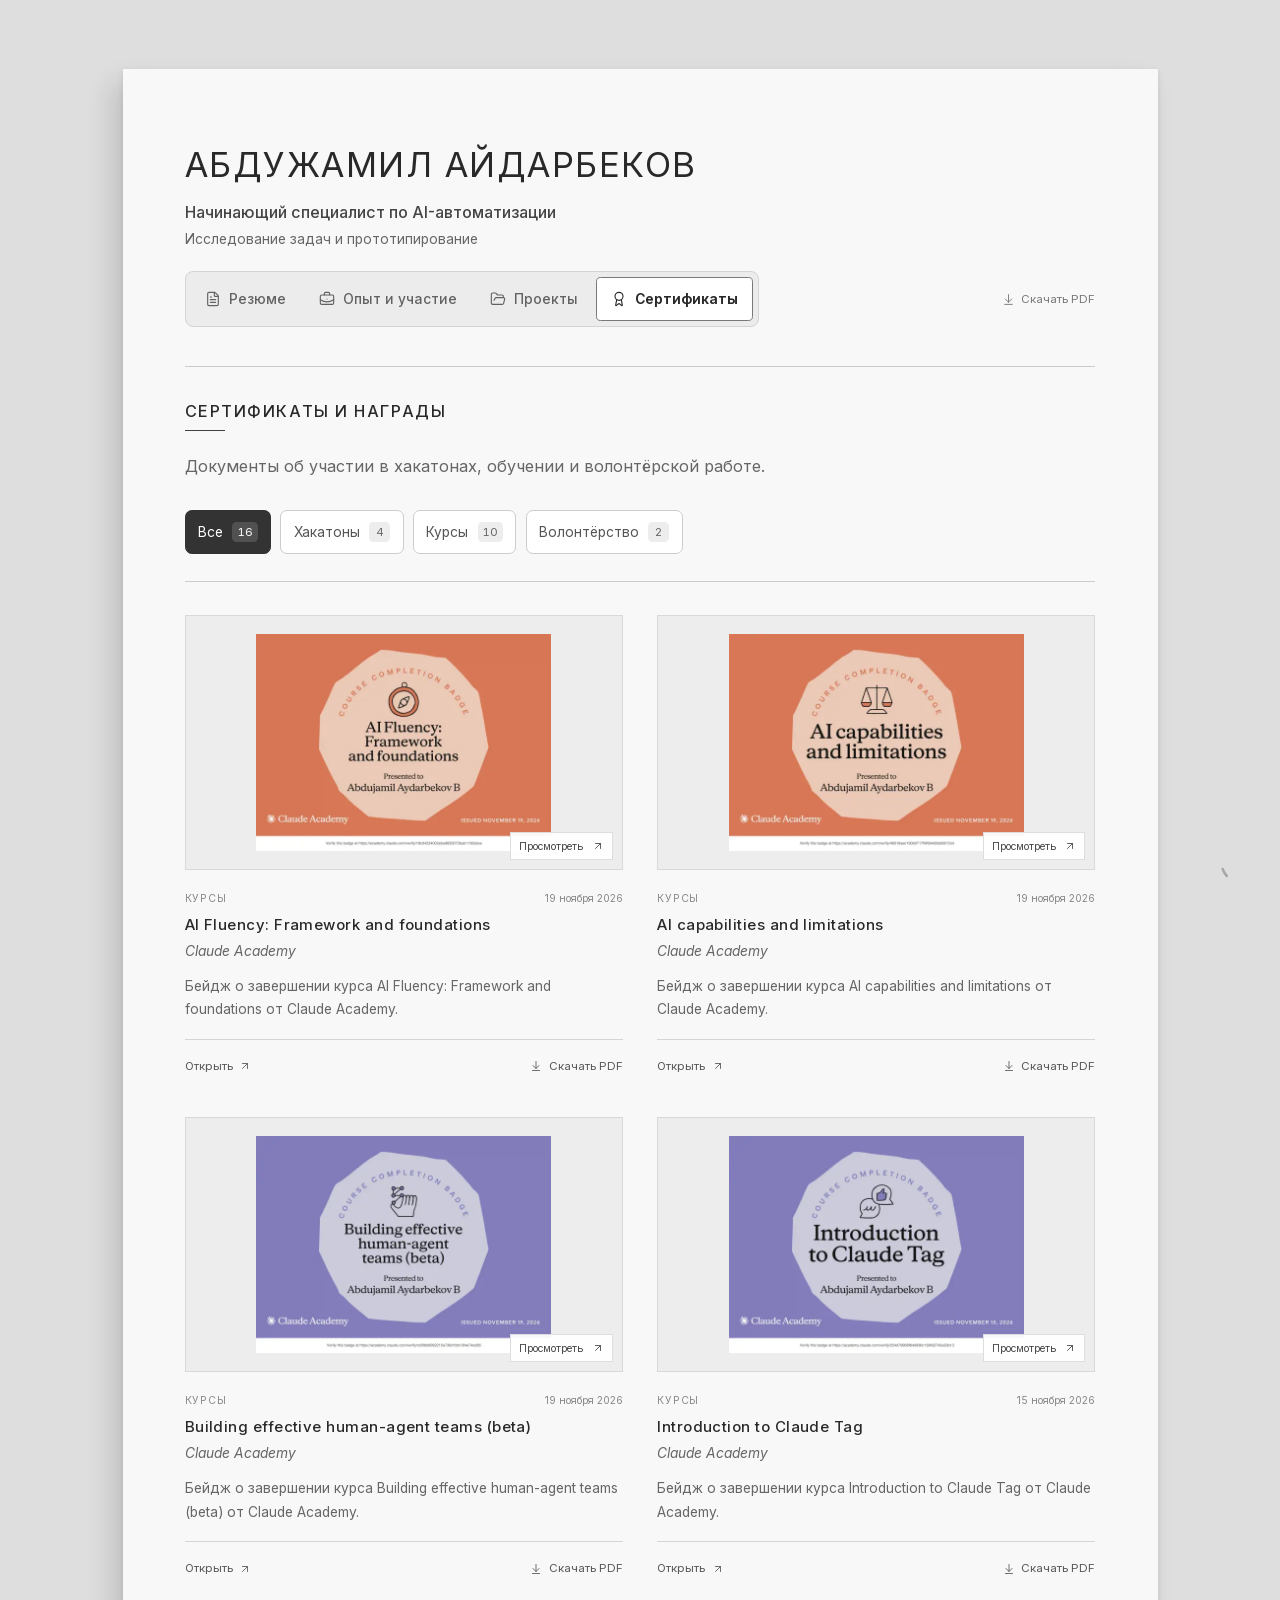
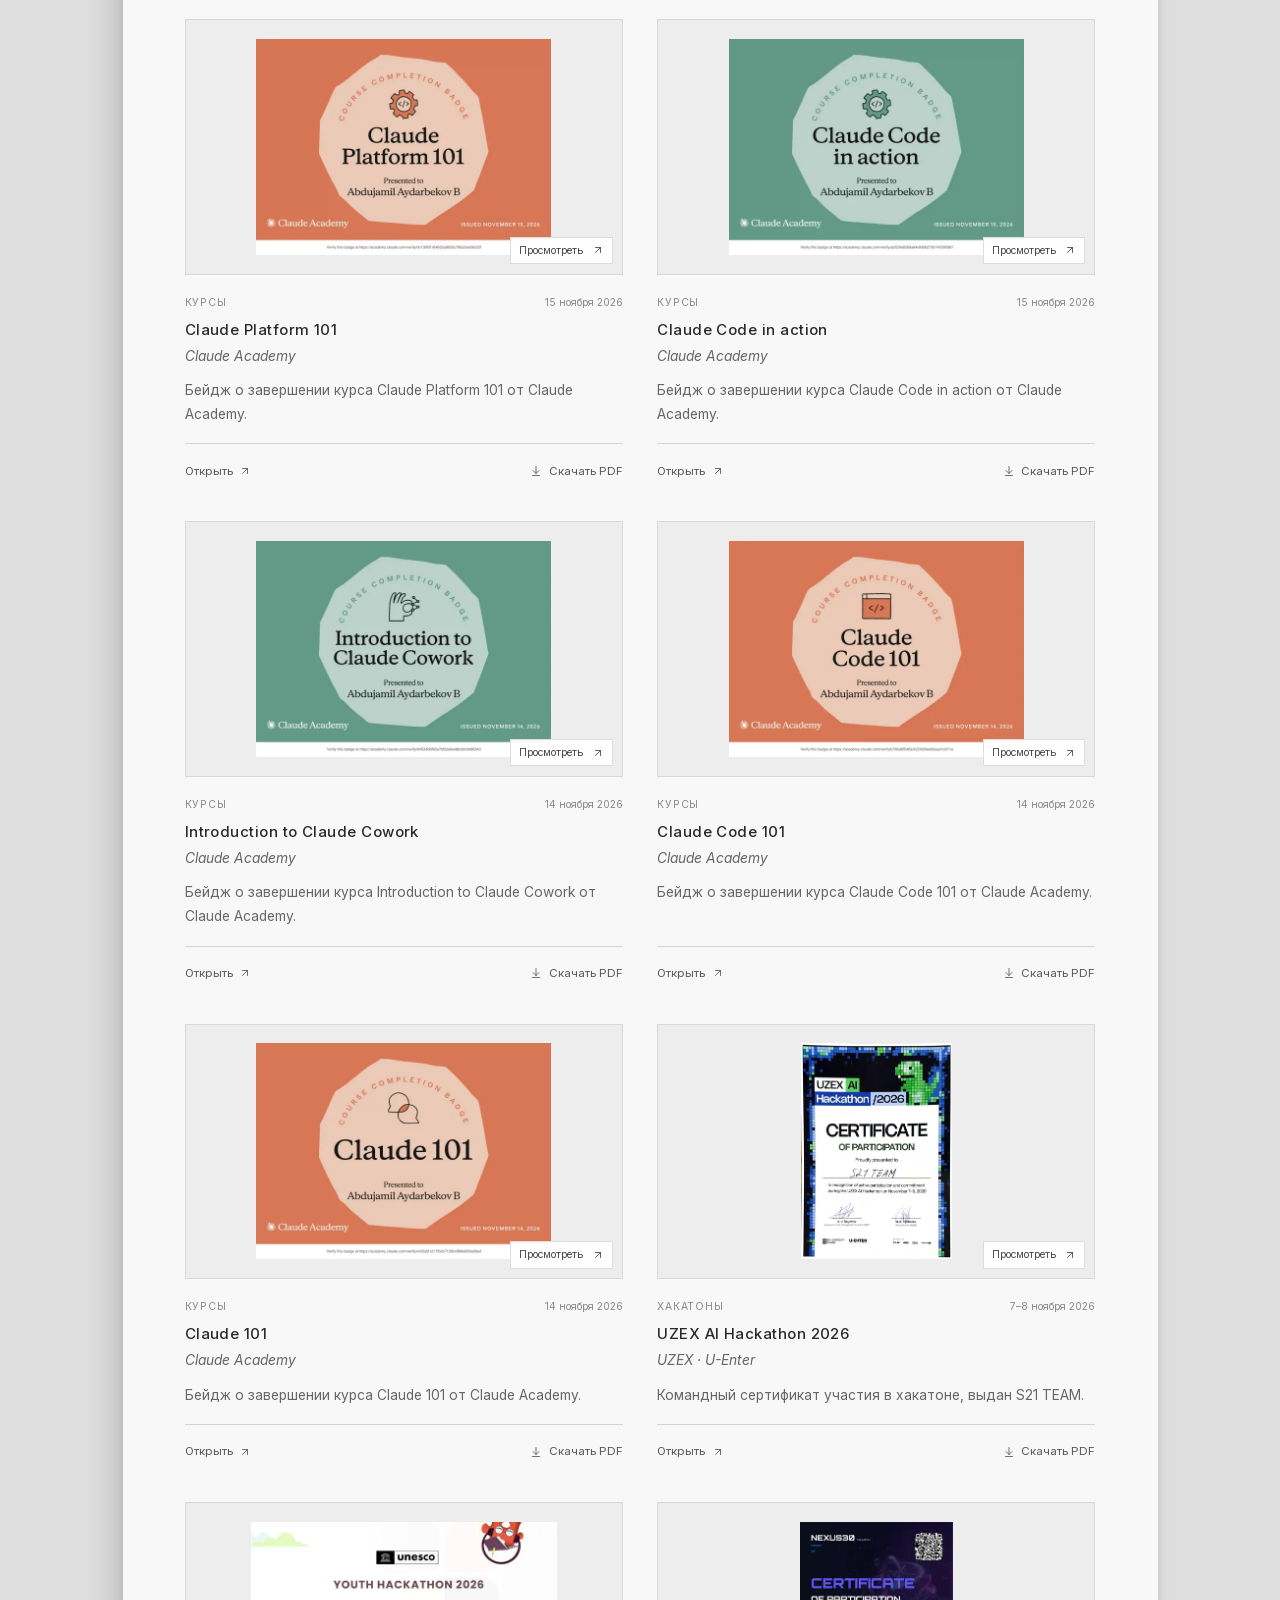
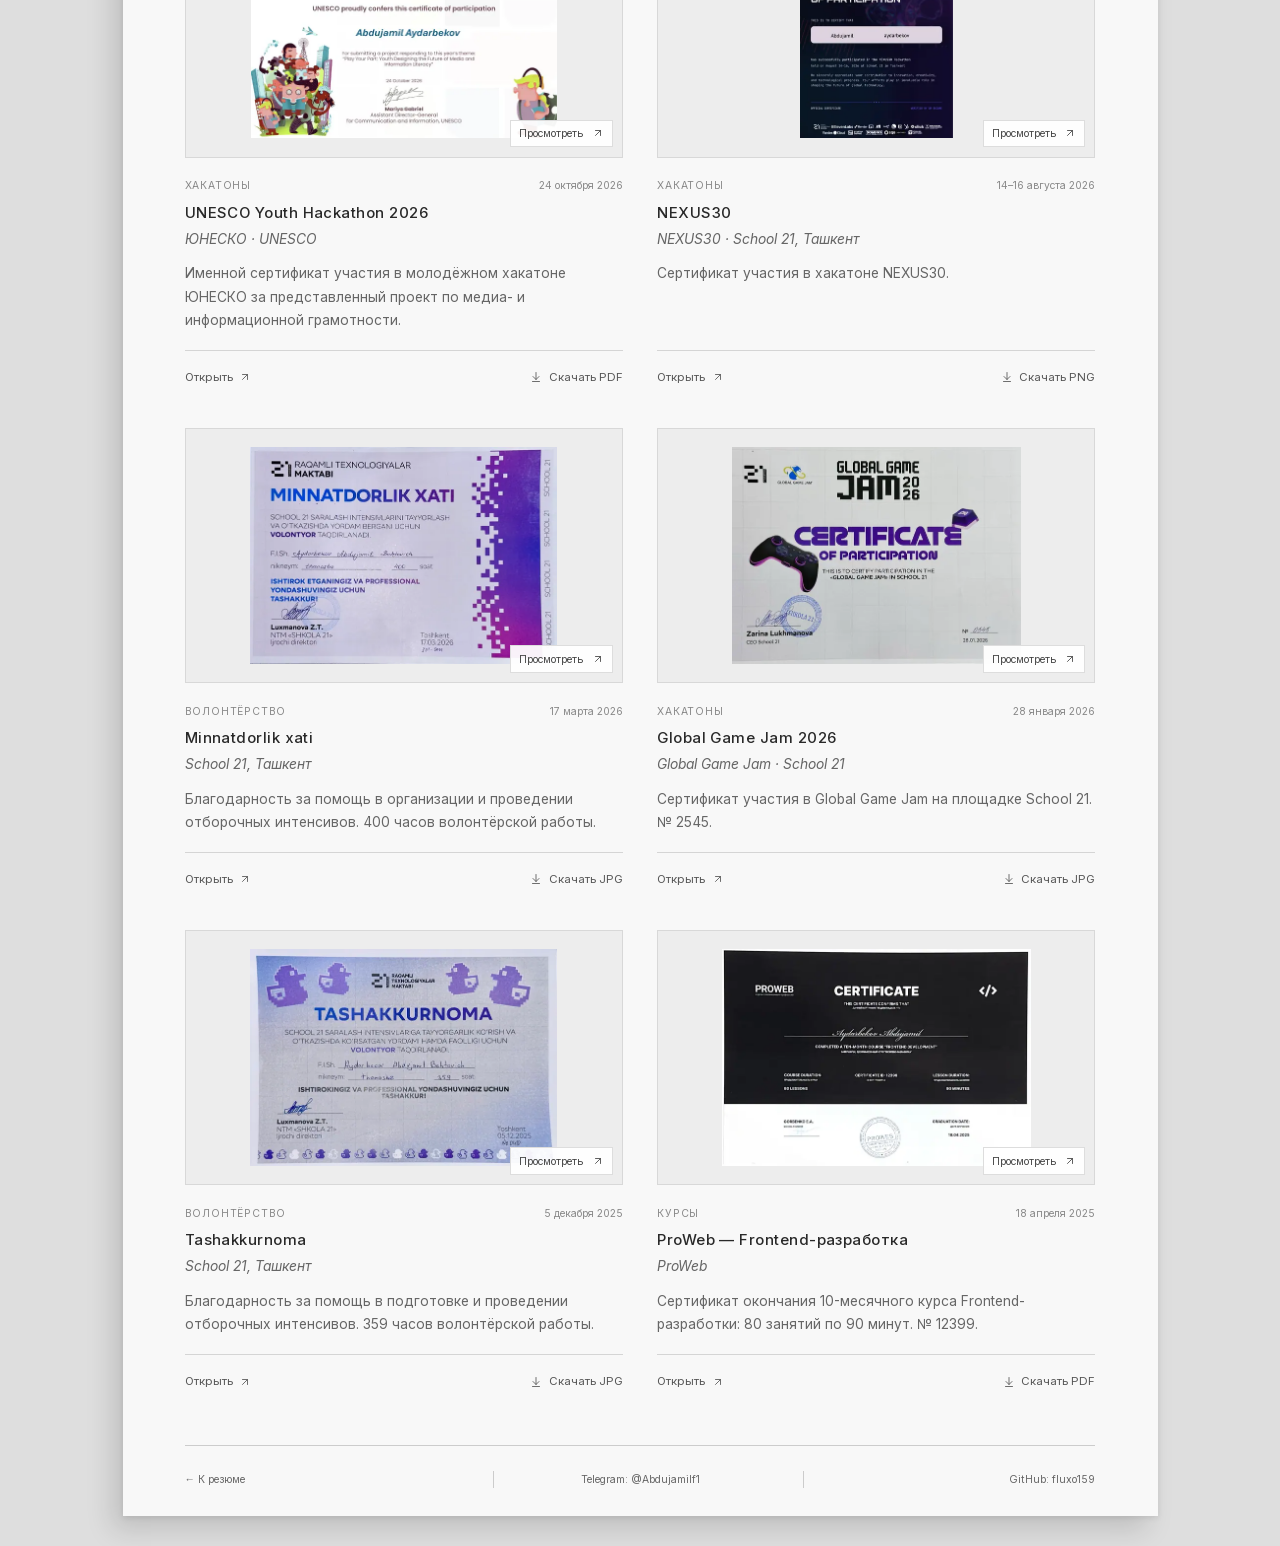
==== commit 7f32f785: "Publish personal CV" ====
--- a/certificates/index.html
+++ b/certificates/index.html
@@ -1,2 +1,2 @@
-<!DOCTYPE html><html lang="ru"><head><meta charSet="utf-8"/><meta name="viewport" content="width=device-width, initial-scale=1"/><link rel="stylesheet" href="/_next/static/css/global-error.DqDT2gRN.css" data-precedence="vite-rsc/client-reference"/><link rel="stylesheet" href="/_next/static/css/index.DqDT2gRN.css" data-rsc-css-href="/_next/static/css/index.DqDT2gRN.css" data-precedence="vite-rsc/importer-resources"/><link rel="modulepreload" fetchPriority="low" href="/_next/static/chunks/index-DyAleczw.js"/><script src="/_next/static/chunks/rolldown-runtime-C60lm6uB.js" type="module" async=""></script><script src="/_next/static/chunks/framework-D_rUT4EX.js" type="module" async=""></script><link rel="modulepreload" href="/_next/static/chunks/global-error-CtdtXkuj.js" crossorigin=""/><link rel="modulepreload" href="/_next/static/chunks/site-status-BoY7AfiD.js" crossorigin=""/><link rel="modulepreload" href="/_next/static/chunks/scroll-cat-Cgxdnczf.js" crossorigin=""/><link rel="modulepreload" href="/_next/static/chunks/error-q19vY5T-.js" crossorigin=""/><link rel="modulepreload" href="/_next/static/chunks/layout-segment-context-BDERZJA_.js" crossorigin=""/><link rel="modulepreload" href="/_next/static/chunks/smooth-scroll-BqUX6Asz.js" crossorigin=""/><link rel="modulepreload" href="/_next/static/chunks/Icon-Ci2Hv__g.js" crossorigin=""/><link rel="modulepreload" href="/_next/static/chunks/certificate-gallery-DWVsQN-x.js" crossorigin=""/><title>Сертификаты — Абдужамил Айдарбеков</title><meta name="description" content="Сертификаты хакатонов, обучения и благодарности за волонтёрскую работу Абдужамила Айдарбекова."/><meta property="og:title" content="Сертификаты — Абдужамил Айдарбеков"/><meta property="og:description" content="Хакатоны, обучение и волонтёрство: сертификаты и подтверждения участия."/><meta property="og:url" content="https://fluxo159.github.io/certificates"/><meta property="og:type" content="website"/><meta property="og:locale" content="ru_RU"/><meta property="og:image" content="https://fluxo159.github.io/social-preview.png"/><meta property="og:image:width" content="1200"/><meta property="og:image:height" content="630"/><meta property="og:image:alt" content="Абдужамил Айдарбеков — Начинающий специалист по AI-автоматизации. Исследование задач и прототипирование."/><meta name="twitter:card" content="summary_large_image"/><meta name="twitter:title" content="Сертификаты — Абдужамил Айдарбеков"/><meta name="twitter:description" content="Хакатоны, обучение и волонтёрство: сертификаты и подтверждения участия."/><meta name="twitter:image" content="https://fluxo159.github.io/social-preview.png"/><link rel="shortcut icon" href="/favicon.svg"/><link rel="icon" href="/favicon.svg"/><link rel="canonical" href="https://fluxo159.github.io/certificates"/><script>Object.assign(((self[Symbol.for("vinext.navigationRuntime")]??={bootstrap:{routeManifest:null},functions:{}}).bootstrap.rsc??={rsc:[]}),{params:{},nav:{"pathname":"/certificates","searchParams":[]}})</script><link rel="modulepreload" href="/_next/static/chunks/index-DyAleczw.js" />
-</head><body><a class="skip-link" href="#certificates">К сертификатам</a><main class="resume certificates-page"><header class="resume-header"><h1>Абдужамил Айдарбеков</h1><p class="resume-role">Начинающий специалист по AI-автоматизации<span>Исследование задач и прототипирование</span></p><div class="header-bottom"><nav class="document-nav" aria-label="Разделы сайта"><a href="/"><svg xmlns="http://www.w3.org/2000/svg" width="16" height="16" viewBox="0 0 24 24" fill="none" stroke="currentColor" stroke-width="2" stroke-linecap="round" stroke-linejoin="round" class="lucide lucide-file-text" aria-hidden="true"><path d="M6 22a2 2 0 0 1-2-2V4a2 2 0 0 1 2-2h8a2.4 2.4 0 0 1 1.704.706l3.588 3.588A2.4 2.4 0 0 1 20 8v12a2 2 0 0 1-2 2z"></path><path d="M14 2v5a1 1 0 0 0 1 1h5"></path><path d="M10 9H8"></path><path d="M16 13H8"></path><path d="M16 17H8"></path></svg>Резюме</a><a href="/experience"><svg xmlns="http://www.w3.org/2000/svg" width="16" height="16" viewBox="0 0 24 24" fill="none" stroke="currentColor" stroke-width="2" stroke-linecap="round" stroke-linejoin="round" class="lucide lucide-briefcase-business" aria-hidden="true"><path d="M12 12h.01"></path><path d="M16 6V4a2 2 0 0 0-2-2h-4a2 2 0 0 0-2 2v2"></path><path d="M22 13a18.15 18.15 0 0 1-20 0"></path><rect width="20" height="14" x="2" y="6" rx="2"></rect></svg>Опыт и участие</a><a href="/projects"><svg xmlns="http://www.w3.org/2000/svg" width="16" height="16" viewBox="0 0 24 24" fill="none" stroke="currentColor" stroke-width="2" stroke-linecap="round" stroke-linejoin="round" class="lucide lucide-folder-open" aria-hidden="true"><path d="m6 14 1.5-2.9A2 2 0 0 1 9.24 10H20a2 2 0 0 1 1.94 2.5l-1.54 6a2 2 0 0 1-1.95 1.5H4a2 2 0 0 1-2-2V5a2 2 0 0 1 2-2h3.9a2 2 0 0 1 1.69.9l.81 1.2a2 2 0 0 0 1.67.9H18a2 2 0 0 1 2 2v2"></path></svg>Проекты</a><a href="/certificates" aria-current="page"><svg xmlns="http://www.w3.org/2000/svg" width="16" height="16" viewBox="0 0 24 24" fill="none" stroke="currentColor" stroke-width="2" stroke-linecap="round" stroke-linejoin="round" class="lucide lucide-award" aria-hidden="true"><path d="m15.477 12.89 1.515 8.526a.5.5 0 0 1-.81.47l-3.58-2.687a1 1 0 0 0-1.197 0l-3.586 2.686a.5.5 0 0 1-.81-.469l1.514-8.526"></path><circle cx="12" cy="8" r="6"></circle></svg>Сертификаты</a></nav><a class="header-download" href="/Abdujamil_Aydarbekov_CV.pdf" download=""><svg xmlns="http://www.w3.org/2000/svg" width="13" height="13" viewBox="0 0 24 24" fill="none" stroke="currentColor" stroke-width="2" stroke-linecap="round" stroke-linejoin="round" class="lucide lucide-arrow-down-to-line" aria-hidden="true"><path d="M12 17V3"></path><path d="m6 11 6 6 6-6"></path><path d="M19 21H5"></path></svg>Скачать PDF</a></div></header><section class="certificates-intro" id="certificates"><h2 class="section-title">Сертификаты и награды</h2><p>Документы об участии в хакатонах, обучении и волонтёрской работе.</p></section><div class="certificate-filters" aria-label="Категории сертификатов"><button type="button" aria-pressed="true">Все<span>16</span></button><button type="button" aria-pressed="false">Хакатоны<span>4</span></button><button type="button" aria-pressed="false">Курсы<span>10</span></button><button type="button" aria-pressed="false">Волонтёрство<span>2</span></button></div><div class="certificate-grid" aria-live="polite" aria-atomic="false"><article id="claude-ai-fluency-2026" class="certificate-card"><button class="certificate-preview" aria-label="Просмотреть: AI Fluency: Framework and foundations"><img src="/certificates/previews/claude-ai-fluency-2026.8205feb20b.webp" width="600" height="440" alt="Превью документа AI Fluency: Framework and foundations" loading="eager" decoding="async"/><span class="certificate-preview-label">Просмотреть <svg xmlns="http://www.w3.org/2000/svg" width="12" height="12" viewBox="0 0 24 24" fill="none" stroke="currentColor" stroke-width="2" stroke-linecap="round" stroke-linejoin="round" class="lucide lucide-arrow-up-right" aria-hidden="true"><path d="M7 7h10v10"></path><path d="M7 17 17 7"></path></svg></span></button><div class="certificate-meta"><span>Курсы</span><time dateTime="2026-11-19">19 ноября 2026</time></div><h3>AI Fluency: Framework and foundations</h3><p class="certificate-issuer">Claude Academy</p><p class="certificate-description">Бейдж о завершении курса AI Fluency: Framework and foundations от Claude Academy.</p><div class="certificate-actions"><button>Открыть <svg xmlns="http://www.w3.org/2000/svg" width="12" height="12" viewBox="0 0 24 24" fill="none" stroke="currentColor" stroke-width="2" stroke-linecap="round" stroke-linejoin="round" class="lucide lucide-arrow-up-right" aria-hidden="true"><path d="M7 7h10v10"></path><path d="M7 17 17 7"></path></svg></button><a href="/certificates/claude-ai-fluency-2026.pdf" download="" aria-label="Скачать: AI Fluency: Framework and foundations"><svg xmlns="http://www.w3.org/2000/svg" width="12" height="12" viewBox="0 0 24 24" fill="none" stroke="currentColor" stroke-width="2" stroke-linecap="round" stroke-linejoin="round" class="lucide lucide-arrow-down-to-line" aria-hidden="true"><path d="M12 17V3"></path><path d="m6 11 6 6 6-6"></path><path d="M19 21H5"></path></svg>Скачать <!-- -->PDF</a></div></article><article id="claude-ai-capabilities-2026" class="certificate-card"><button class="certificate-preview" aria-label="Просмотреть: AI capabilities and limitations"><img src="/certificates/previews/claude-ai-capabilities-2026.2090c84a2e.webp" width="600" height="440" alt="Превью документа AI capabilities and limitations" loading="lazy" decoding="async"/><span class="certificate-preview-label">Просмотреть <svg xmlns="http://www.w3.org/2000/svg" width="12" height="12" viewBox="0 0 24 24" fill="none" stroke="currentColor" stroke-width="2" stroke-linecap="round" stroke-linejoin="round" class="lucide lucide-arrow-up-right" aria-hidden="true"><path d="M7 7h10v10"></path><path d="M7 17 17 7"></path></svg></span></button><div class="certificate-meta"><span>Курсы</span><time dateTime="2026-11-19">19 ноября 2026</time></div><h3>AI capabilities and limitations</h3><p class="certificate-issuer">Claude Academy</p><p class="certificate-description">Бейдж о завершении курса AI capabilities and limitations от Claude Academy.</p><div class="certificate-actions"><button>Открыть <svg xmlns="http://www.w3.org/2000/svg" width="12" height="12" viewBox="0 0 24 24" fill="none" stroke="currentColor" stroke-width="2" stroke-linecap="round" stroke-linejoin="round" class="lucide lucide-arrow-up-right" aria-hidden="true"><path d="M7 7h10v10"></path><path d="M7 17 17 7"></path></svg></button><a href="/certificates/claude-ai-capabilities-2026.pdf" download="" aria-label="Скачать: AI capabilities and limitations"><svg xmlns="http://www.w3.org/2000/svg" width="12" height="12" viewBox="0 0 24 24" fill="none" stroke="currentColor" stroke-width="2" stroke-linecap="round" stroke-linejoin="round" class="lucide lucide-arrow-down-to-line" aria-hidden="true"><path d="M12 17V3"></path><path d="m6 11 6 6 6-6"></path><path d="M19 21H5"></path></svg>Скачать <!-- -->PDF</a></div></article><article id="claude-human-agent-teams-2026" class="certificate-card"><button class="certificate-preview" aria-label="Просмотреть: Building effective human-agent teams (beta)"><img src="/certificates/previews/claude-human-agent-teams-2026.3b3284fa55.webp" width="600" height="440" alt="Превью документа Building effective human-agent teams (beta)" loading="lazy" decoding="async"/><span class="certificate-preview-label">Просмотреть <svg xmlns="http://www.w3.org/2000/svg" width="12" height="12" viewBox="0 0 24 24" fill="none" stroke="currentColor" stroke-width="2" stroke-linecap="round" stroke-linejoin="round" class="lucide lucide-arrow-up-right" aria-hidden="true"><path d="M7 7h10v10"></path><path d="M7 17 17 7"></path></svg></span></button><div class="certificate-meta"><span>Курсы</span><time dateTime="2026-11-19">19 ноября 2026</time></div><h3>Building effective human-agent teams (beta)</h3><p class="certificate-issuer">Claude Academy</p><p class="certificate-description">Бейдж о завершении курса Building effective human-agent teams (beta) от Claude Academy.</p><div class="certificate-actions"><button>Открыть <svg xmlns="http://www.w3.org/2000/svg" width="12" height="12" viewBox="0 0 24 24" fill="none" stroke="currentColor" stroke-width="2" stroke-linecap="round" stroke-linejoin="round" class="lucide lucide-arrow-up-right" aria-hidden="true"><path d="M7 7h10v10"></path><path d="M7 17 17 7"></path></svg></button><a href="/certificates/claude-human-agent-teams-2026.pdf" download="" aria-label="Скачать: Building effective human-agent teams (beta)"><svg xmlns="http://www.w3.org/2000/svg" width="12" height="12" viewBox="0 0 24 24" fill="none" stroke="currentColor" stroke-width="2" stroke-linecap="round" stroke-linejoin="round" class="lucide lucide-arrow-down-to-line" aria-hidden="true"><path d="M12 17V3"></path><path d="m6 11 6 6 6-6"></path><path d="M19 21H5"></path></svg>Скачать <!-- -->PDF</a></div></article><article id="claude-tag-2026" class="certificate-card"><button class="certificate-preview" aria-label="Просмотреть: Introduction to Claude Tag"><img src="/certificates/previews/claude-tag-2026.164be7d97e.webp" width="600" height="440" alt="Превью документа Introduction to Claude Tag" loading="lazy" decoding="async"/><span class="certificate-preview-label">Просмотреть <svg xmlns="http://www.w3.org/2000/svg" width="12" height="12" viewBox="0 0 24 24" fill="none" stroke="currentColor" stroke-width="2" stroke-linecap="round" stroke-linejoin="round" class="lucide lucide-arrow-up-right" aria-hidden="true"><path d="M7 7h10v10"></path><path d="M7 17 17 7"></path></svg></span></button><div class="certificate-meta"><span>Курсы</span><time dateTime="2026-11-15">15 ноября 2026</time></div><h3>Introduction to Claude Tag</h3><p class="certificate-issuer">Claude Academy</p><p class="certificate-description">Бейдж о завершении курса Introduction to Claude Tag от Claude Academy.</p><div class="certificate-actions"><button>Открыть <svg xmlns="http://www.w3.org/2000/svg" width="12" height="12" viewBox="0 0 24 24" fill="none" stroke="currentColor" stroke-width="2" stroke-linecap="round" stroke-linejoin="round" class="lucide lucide-arrow-up-right" aria-hidden="true"><path d="M7 7h10v10"></path><path d="M7 17 17 7"></path></svg></button><a href="/certificates/claude-tag-2026.pdf" download="" aria-label="Скачать: Introduction to Claude Tag"><svg xmlns="http://www.w3.org/2000/svg" width="12" height="12" viewBox="0 0 24 24" fill="none" stroke="currentColor" stroke-width="2" stroke-linecap="round" stroke-linejoin="round" class="lucide lucide-arrow-down-to-line" aria-hidden="true"><path d="M12 17V3"></path><path d="m6 11 6 6 6-6"></path><path d="M19 21H5"></path></svg>Скачать <!-- -->PDF</a></div></article><article id="claude-platform-101-2026" class="certificate-card"><button class="certificate-preview" aria-label="Просмотреть: Claude Platform 101"><img src="/certificates/previews/claude-platform-101-2026.7ca4a692a2.webp" width="600" height="440" alt="Превью документа Claude Platform 101" loading="lazy" decoding="async"/><span class="certificate-preview-label">Просмотреть <svg xmlns="http://www.w3.org/2000/svg" width="12" height="12" viewBox="0 0 24 24" fill="none" stroke="currentColor" stroke-width="2" stroke-linecap="round" stroke-linejoin="round" class="lucide lucide-arrow-up-right" aria-hidden="true"><path d="M7 7h10v10"></path><path d="M7 17 17 7"></path></svg></span></button><div class="certificate-meta"><span>Курсы</span><time dateTime="2026-11-15">15 ноября 2026</time></div><h3>Claude Platform 101</h3><p class="certificate-issuer">Claude Academy</p><p class="certificate-description">Бейдж о завершении курса Claude Platform 101 от Claude Academy.</p><div class="certificate-actions"><button>Открыть <svg xmlns="http://www.w3.org/2000/svg" width="12" height="12" viewBox="0 0 24 24" fill="none" stroke="currentColor" stroke-width="2" stroke-linecap="round" stroke-linejoin="round" class="lucide lucide-arrow-up-right" aria-hidden="true"><path d="M7 7h10v10"></path><path d="M7 17 17 7"></path></svg></button><a href="/certificates/claude-platform-101-2026.pdf" download="" aria-label="Скачать: Claude Platform 101"><svg xmlns="http://www.w3.org/2000/svg" width="12" height="12" viewBox="0 0 24 24" fill="none" stroke="currentColor" stroke-width="2" stroke-linecap="round" stroke-linejoin="round" class="lucide lucide-arrow-down-to-line" aria-hidden="true"><path d="M12 17V3"></path><path d="m6 11 6 6 6-6"></path><path d="M19 21H5"></path></svg>Скачать <!-- -->PDF</a></div></article><article id="claude-code-in-action-2026" class="certificate-card"><button class="certificate-preview" aria-label="Просмотреть: Claude Code in action"><img src="/certificates/previews/claude-code-in-action-2026.4bcea67114.webp" width="600" height="440" alt="Превью документа Claude Code in action" loading="lazy" decoding="async"/><span class="certificate-preview-label">Просмотреть <svg xmlns="http://www.w3.org/2000/svg" width="12" height="12" viewBox="0 0 24 24" fill="none" stroke="currentColor" stroke-width="2" stroke-linecap="round" stroke-linejoin="round" class="lucide lucide-arrow-up-right" aria-hidden="true"><path d="M7 7h10v10"></path><path d="M7 17 17 7"></path></svg></span></button><div class="certificate-meta"><span>Курсы</span><time dateTime="2026-11-15">15 ноября 2026</time></div><h3>Claude Code in action</h3><p class="certificate-issuer">Claude Academy</p><p class="certificate-description">Бейдж о завершении курса Claude Code in action от Claude Academy.</p><div class="certificate-actions"><button>Открыть <svg xmlns="http://www.w3.org/2000/svg" width="12" height="12" viewBox="0 0 24 24" fill="none" stroke="currentColor" stroke-width="2" stroke-linecap="round" stroke-linejoin="round" class="lucide lucide-arrow-up-right" aria-hidden="true"><path d="M7 7h10v10"></path><path d="M7 17 17 7"></path></svg></button><a href="/certificates/claude-code-in-action-2026.pdf" download="" aria-label="Скачать: Claude Code in action"><svg xmlns="http://www.w3.org/2000/svg" width="12" height="12" viewBox="0 0 24 24" fill="none" stroke="currentColor" stroke-width="2" stroke-linecap="round" stroke-linejoin="round" class="lucide lucide-arrow-down-to-line" aria-hidden="true"><path d="M12 17V3"></path><path d="m6 11 6 6 6-6"></path><path d="M19 21H5"></path></svg>Скачать <!-- -->PDF</a></div></article><article id="claude-cowork-2026" class="certificate-card"><button class="certificate-preview" aria-label="Просмотреть: Introduction to Claude Cowork"><img src="/certificates/previews/claude-cowork-2026.fece789e39.webp" width="600" height="440" alt="Превью документа Introduction to Claude Cowork" loading="lazy" decoding="async"/><span class="certificate-preview-label">Просмотреть <svg xmlns="http://www.w3.org/2000/svg" width="12" height="12" viewBox="0 0 24 24" fill="none" stroke="currentColor" stroke-width="2" stroke-linecap="round" stroke-linejoin="round" class="lucide lucide-arrow-up-right" aria-hidden="true"><path d="M7 7h10v10"></path><path d="M7 17 17 7"></path></svg></span></button><div class="certificate-meta"><span>Курсы</span><time dateTime="2026-11-14">14 ноября 2026</time></div><h3>Introduction to Claude Cowork</h3><p class="certificate-issuer">Claude Academy</p><p class="certificate-description">Бейдж о завершении курса Introduction to Claude Cowork от Claude Academy.</p><div class="certificate-actions"><button>Открыть <svg xmlns="http://www.w3.org/2000/svg" width="12" height="12" viewBox="0 0 24 24" fill="none" stroke="currentColor" stroke-width="2" stroke-linecap="round" stroke-linejoin="round" class="lucide lucide-arrow-up-right" aria-hidden="true"><path d="M7 7h10v10"></path><path d="M7 17 17 7"></path></svg></button><a href="/certificates/claude-cowork-2026.pdf" download="" aria-label="Скачать: Introduction to Claude Cowork"><svg xmlns="http://www.w3.org/2000/svg" width="12" height="12" viewBox="0 0 24 24" fill="none" stroke="currentColor" stroke-width="2" stroke-linecap="round" stroke-linejoin="round" class="lucide lucide-arrow-down-to-line" aria-hidden="true"><path d="M12 17V3"></path><path d="m6 11 6 6 6-6"></path><path d="M19 21H5"></path></svg>Скачать <!-- -->PDF</a></div></article><article id="claude-code-101-2026" class="certificate-card"><button class="certificate-preview" aria-label="Просмотреть: Claude Code 101"><img src="/certificates/previews/claude-code-101-2026.d187298c43.webp" width="600" height="440" alt="Превью документа Claude Code 101" loading="lazy" decoding="async"/><span class="certificate-preview-label">Просмотреть <svg xmlns="http://www.w3.org/2000/svg" width="12" height="12" viewBox="0 0 24 24" fill="none" stroke="currentColor" stroke-width="2" stroke-linecap="round" stroke-linejoin="round" class="lucide lucide-arrow-up-right" aria-hidden="true"><path d="M7 7h10v10"></path><path d="M7 17 17 7"></path></svg></span></button><div class="certificate-meta"><span>Курсы</span><time dateTime="2026-11-14">14 ноября 2026</time></div><h3>Claude Code 101</h3><p class="certificate-issuer">Claude Academy</p><p class="certificate-description">Бейдж о завершении курса Claude Code 101 от Claude Academy.</p><div class="certificate-actions"><button>Открыть <svg xmlns="http://www.w3.org/2000/svg" width="12" height="12" viewBox="0 0 24 24" fill="none" stroke="currentColor" stroke-width="2" stroke-linecap="round" stroke-linejoin="round" class="lucide lucide-arrow-up-right" aria-hidden="true"><path d="M7 7h10v10"></path><path d="M7 17 17 7"></path></svg></button><a href="/certificates/claude-code-101-2026.pdf" download="" aria-label="Скачать: Claude Code 101"><svg xmlns="http://www.w3.org/2000/svg" width="12" height="12" viewBox="0 0 24 24" fill="none" stroke="currentColor" stroke-width="2" stroke-linecap="round" stroke-linejoin="round" class="lucide lucide-arrow-down-to-line" aria-hidden="true"><path d="M12 17V3"></path><path d="m6 11 6 6 6-6"></path><path d="M19 21H5"></path></svg>Скачать <!-- -->PDF</a></div></article><article id="claude-101-2026" class="certificate-card"><button class="certificate-preview" aria-label="Просмотреть: Claude 101"><img src="/certificates/previews/claude-101-2026.1d307a9bdc.webp" width="600" height="440" alt="Превью документа Claude 101" loading="lazy" decoding="async"/><span class="certificate-preview-label">Просмотреть <svg xmlns="http://www.w3.org/2000/svg" width="12" height="12" viewBox="0 0 24 24" fill="none" stroke="currentColor" stroke-width="2" stroke-linecap="round" stroke-linejoin="round" class="lucide lucide-arrow-up-right" aria-hidden="true"><path d="M7 7h10v10"></path><path d="M7 17 17 7"></path></svg></span></button><div class="certificate-meta"><span>Курсы</span><time dateTime="2026-11-14">14 ноября 2026</time></div><h3>Claude 101</h3><p class="certificate-issuer">Claude Academy</p><p class="certificate-description">Бейдж о завершении курса Claude 101 от Claude Academy.</p><div class="certificate-actions"><button>Открыть <svg xmlns="http://www.w3.org/2000/svg" width="12" height="12" viewBox="0 0 24 24" fill="none" stroke="currentColor" stroke-width="2" stroke-linecap="round" stroke-linejoin="round" class="lucide lucide-arrow-up-right" aria-hidden="true"><path d="M7 7h10v10"></path><path d="M7 17 17 7"></path></svg></button><a href="/certificates/claude-101-2026.pdf" download="" aria-label="Скачать: Claude 101"><svg xmlns="http://www.w3.org/2000/svg" width="12" height="12" viewBox="0 0 24 24" fill="none" stroke="currentColor" stroke-width="2" stroke-linecap="round" stroke-linejoin="round" class="lucide lucide-arrow-down-to-line" aria-hidden="true"><path d="M12 17V3"></path><path d="m6 11 6 6 6-6"></path><path d="M19 21H5"></path></svg>Скачать <!-- -->PDF</a></div></article><article id="uzex-ai-2026" class="certificate-card"><button class="certificate-preview" aria-label="Просмотреть: UZEX AI Hackathon 2026"><img src="/certificates/previews/uzex-ai-hackathon-2026.a1e4adc8ce.webp" width="307" height="440" alt="Превью документа UZEX AI Hackathon 2026" loading="lazy" decoding="async"/><span class="certificate-preview-label">Просмотреть <svg xmlns="http://www.w3.org/2000/svg" width="12" height="12" viewBox="0 0 24 24" fill="none" stroke="currentColor" stroke-width="2" stroke-linecap="round" stroke-linejoin="round" class="lucide lucide-arrow-up-right" aria-hidden="true"><path d="M7 7h10v10"></path><path d="M7 17 17 7"></path></svg></span></button><div class="certificate-meta"><span>Хакатоны</span><time dateTime="2026-11-08">7–8 ноября 2026</time></div><h3>UZEX AI Hackathon 2026</h3><p class="certificate-issuer">UZEX · U-Enter</p><p class="certificate-description">Командный сертификат участия в хакатоне, выдан S21 TEAM.</p><div class="certificate-actions"><button>Открыть <svg xmlns="http://www.w3.org/2000/svg" width="12" height="12" viewBox="0 0 24 24" fill="none" stroke="currentColor" stroke-width="2" stroke-linecap="round" stroke-linejoin="round" class="lucide lucide-arrow-up-right" aria-hidden="true"><path d="M7 7h10v10"></path><path d="M7 17 17 7"></path></svg></button><a href="/certificates/uzex-ai-hackathon-2026.pdf" download="" aria-label="Скачать: UZEX AI Hackathon 2026"><svg xmlns="http://www.w3.org/2000/svg" width="12" height="12" viewBox="0 0 24 24" fill="none" stroke="currentColor" stroke-width="2" stroke-linecap="round" stroke-linejoin="round" class="lucide lucide-arrow-down-to-line" aria-hidden="true"><path d="M12 17V3"></path><path d="m6 11 6 6 6-6"></path><path d="M19 21H5"></path></svg>Скачать <!-- -->PDF</a></div></article><article id="unesco-youth-2026" class="certificate-card"><button class="certificate-preview" aria-label="Просмотреть: UNESCO Youth Hackathon 2026"><img src="/certificates/previews/unesco-youth-hackathon-2026.617e7700b1.webp" width="622" height="440" alt="Превью документа UNESCO Youth Hackathon 2026" loading="lazy" decoding="async"/><span class="certificate-preview-label">Просмотреть <svg xmlns="http://www.w3.org/2000/svg" width="12" height="12" viewBox="0 0 24 24" fill="none" stroke="currentColor" stroke-width="2" stroke-linecap="round" stroke-linejoin="round" class="lucide lucide-arrow-up-right" aria-hidden="true"><path d="M7 7h10v10"></path><path d="M7 17 17 7"></path></svg></span></button><div class="certificate-meta"><span>Хакатоны</span><time dateTime="2026-10-24">24 октября 2026</time></div><h3>UNESCO Youth Hackathon 2026</h3><p class="certificate-issuer">ЮНЕСКО · UNESCO</p><p class="certificate-description">Именной сертификат участия в молодёжном хакатоне ЮНЕСКО за представленный проект по медиа- и информационной грамотности.</p><div class="certificate-actions"><button>Открыть <svg xmlns="http://www.w3.org/2000/svg" width="12" height="12" viewBox="0 0 24 24" fill="none" stroke="currentColor" stroke-width="2" stroke-linecap="round" stroke-linejoin="round" class="lucide lucide-arrow-up-right" aria-hidden="true"><path d="M7 7h10v10"></path><path d="M7 17 17 7"></path></svg></button><a href="/certificates/unesco-youth-hackathon-2026.pdf" download="" aria-label="Скачать: UNESCO Youth Hackathon 2026"><svg xmlns="http://www.w3.org/2000/svg" width="12" height="12" viewBox="0 0 24 24" fill="none" stroke="currentColor" stroke-width="2" stroke-linecap="round" stroke-linejoin="round" class="lucide lucide-arrow-down-to-line" aria-hidden="true"><path d="M12 17V3"></path><path d="m6 11 6 6 6-6"></path><path d="M19 21H5"></path></svg>Скачать <!-- -->PDF</a></div></article><article id="nexus30" class="certificate-card"><button class="certificate-preview" aria-label="Просмотреть: NEXUS30"><img src="/certificates/previews/nexus30.a48b641e36.webp" width="311" height="440" alt="Превью документа NEXUS30" loading="lazy" decoding="async"/><span class="certificate-preview-label">Просмотреть <svg xmlns="http://www.w3.org/2000/svg" width="12" height="12" viewBox="0 0 24 24" fill="none" stroke="currentColor" stroke-width="2" stroke-linecap="round" stroke-linejoin="round" class="lucide lucide-arrow-up-right" aria-hidden="true"><path d="M7 7h10v10"></path><path d="M7 17 17 7"></path></svg></span></button><div class="certificate-meta"><span>Хакатоны</span><time dateTime="2026-08-16">14–16 августа 2026</time></div><h3>NEXUS30</h3><p class="certificate-issuer">NEXUS30 · School 21, Ташкент</p><p class="certificate-description">Сертификат участия в хакатоне NEXUS30.</p><div class="certificate-actions"><button>Открыть <svg xmlns="http://www.w3.org/2000/svg" width="12" height="12" viewBox="0 0 24 24" fill="none" stroke="currentColor" stroke-width="2" stroke-linecap="round" stroke-linejoin="round" class="lucide lucide-arrow-up-right" aria-hidden="true"><path d="M7 7h10v10"></path><path d="M7 17 17 7"></path></svg></button><a href="/certificates/nexus30.png" download="" aria-label="Скачать: NEXUS30"><svg xmlns="http://www.w3.org/2000/svg" width="12" height="12" viewBox="0 0 24 24" fill="none" stroke="currentColor" stroke-width="2" stroke-linecap="round" stroke-linejoin="round" class="lucide lucide-arrow-down-to-line" aria-hidden="true"><path d="M12 17V3"></path><path d="m6 11 6 6 6-6"></path><path d="M19 21H5"></path></svg>Скачать <!-- -->PNG</a></div></article><article id="school21-400h" class="certificate-card"><button class="certificate-preview" aria-label="Просмотреть: Minnatdorlik xati"><img src="/certificates/previews/school21-400h.1392e6698e.webp" width="625" height="440" alt="Превью документа Minnatdorlik xati" loading="lazy" decoding="async"/><span class="certificate-preview-label">Просмотреть <svg xmlns="http://www.w3.org/2000/svg" width="12" height="12" viewBox="0 0 24 24" fill="none" stroke="currentColor" stroke-width="2" stroke-linecap="round" stroke-linejoin="round" class="lucide lucide-arrow-up-right" aria-hidden="true"><path d="M7 7h10v10"></path><path d="M7 17 17 7"></path></svg></span></button><div class="certificate-meta"><span>Волонтёрство</span><time dateTime="2026-03-17">17 марта 2026</time></div><h3>Minnatdorlik xati</h3><p class="certificate-issuer">School 21, Ташкент</p><p class="certificate-description">Благодарность за помощь в организации и проведении отборочных интенсивов. 400 часов волонтёрской работы.</p><div class="certificate-actions"><button>Открыть <svg xmlns="http://www.w3.org/2000/svg" width="12" height="12" viewBox="0 0 24 24" fill="none" stroke="currentColor" stroke-width="2" stroke-linecap="round" stroke-linejoin="round" class="lucide lucide-arrow-up-right" aria-hidden="true"><path d="M7 7h10v10"></path><path d="M7 17 17 7"></path></svg></button><a href="/certificates/school21-400h.jpg" download="" aria-label="Скачать: Minnatdorlik xati"><svg xmlns="http://www.w3.org/2000/svg" width="12" height="12" viewBox="0 0 24 24" fill="none" stroke="currentColor" stroke-width="2" stroke-linecap="round" stroke-linejoin="round" class="lucide lucide-arrow-down-to-line" aria-hidden="true"><path d="M12 17V3"></path><path d="m6 11 6 6 6-6"></path><path d="M19 21H5"></path></svg>Скачать <!-- -->JPG</a></div></article><article id="global-game-jam" class="certificate-card"><button class="certificate-preview" aria-label="Просмотреть: Global Game Jam 2026"><img src="/certificates/previews/global-game-jam.78d356caab.webp" width="587" height="440" alt="Превью документа Global Game Jam 2026" loading="lazy" decoding="async"/><span class="certificate-preview-label">Просмотреть <svg xmlns="http://www.w3.org/2000/svg" width="12" height="12" viewBox="0 0 24 24" fill="none" stroke="currentColor" stroke-width="2" stroke-linecap="round" stroke-linejoin="round" class="lucide lucide-arrow-up-right" aria-hidden="true"><path d="M7 7h10v10"></path><path d="M7 17 17 7"></path></svg></span></button><div class="certificate-meta"><span>Хакатоны</span><time dateTime="2026-01-28">28 января 2026</time></div><h3>Global Game Jam 2026</h3><p class="certificate-issuer">Global Game Jam · School 21</p><p class="certificate-description">Сертификат участия в Global Game Jam на площадке School 21. № 2545.</p><div class="certificate-actions"><button>Открыть <svg xmlns="http://www.w3.org/2000/svg" width="12" height="12" viewBox="0 0 24 24" fill="none" stroke="currentColor" stroke-width="2" stroke-linecap="round" stroke-linejoin="round" class="lucide lucide-arrow-up-right" aria-hidden="true"><path d="M7 7h10v10"></path><path d="M7 17 17 7"></path></svg></button><a href="/certificates/global-game-jam.jpg" download="" aria-label="Скачать: Global Game Jam 2026"><svg xmlns="http://www.w3.org/2000/svg" width="12" height="12" viewBox="0 0 24 24" fill="none" stroke="currentColor" stroke-width="2" stroke-linecap="round" stroke-linejoin="round" class="lucide lucide-arrow-down-to-line" aria-hidden="true"><path d="M12 17V3"></path><path d="m6 11 6 6 6-6"></path><path d="M19 21H5"></path></svg>Скачать <!-- -->JPG</a></div></article><article id="school21-359h" class="certificate-card"><button class="certificate-preview" aria-label="Просмотреть: Tashakkurnoma"><img src="/certificates/previews/school21-359h.76fd948e36.webp" width="625" height="440" alt="Превью документа Tashakkurnoma" loading="lazy" decoding="async"/><span class="certificate-preview-label">Просмотреть <svg xmlns="http://www.w3.org/2000/svg" width="12" height="12" viewBox="0 0 24 24" fill="none" stroke="currentColor" stroke-width="2" stroke-linecap="round" stroke-linejoin="round" class="lucide lucide-arrow-up-right" aria-hidden="true"><path d="M7 7h10v10"></path><path d="M7 17 17 7"></path></svg></span></button><div class="certificate-meta"><span>Волонтёрство</span><time dateTime="2025-12-05">5 декабря 2025</time></div><h3>Tashakkurnoma</h3><p class="certificate-issuer">School 21, Ташкент</p><p class="certificate-description">Благодарность за помощь в подготовке и проведении отборочных интенсивов. 359 часов волонтёрской работы.</p><div class="certificate-actions"><button>Открыть <svg xmlns="http://www.w3.org/2000/svg" width="12" height="12" viewBox="0 0 24 24" fill="none" stroke="currentColor" stroke-width="2" stroke-linecap="round" stroke-linejoin="round" class="lucide lucide-arrow-up-right" aria-hidden="true"><path d="M7 7h10v10"></path><path d="M7 17 17 7"></path></svg></button><a href="/certificates/school21-359h.jpg" download="" aria-label="Скачать: Tashakkurnoma"><svg xmlns="http://www.w3.org/2000/svg" width="12" height="12" viewBox="0 0 24 24" fill="none" stroke="currentColor" stroke-width="2" stroke-linecap="round" stroke-linejoin="round" class="lucide lucide-arrow-down-to-line" aria-hidden="true"><path d="M12 17V3"></path><path d="m6 11 6 6 6-6"></path><path d="M19 21H5"></path></svg>Скачать <!-- -->JPG</a></div></article><article id="proweb-frontend-2025" class="certificate-card"><button class="certificate-preview" aria-label="Просмотреть: ProWeb — Frontend-разработка"><img src="/certificates/previews/proweb-frontend-2025.a4b7d8394f.webp" width="627" height="440" alt="Превью документа ProWeb — Frontend-разработка" loading="lazy" decoding="async"/><span class="certificate-preview-label">Просмотреть <svg xmlns="http://www.w3.org/2000/svg" width="12" height="12" viewBox="0 0 24 24" fill="none" stroke="currentColor" stroke-width="2" stroke-linecap="round" stroke-linejoin="round" class="lucide lucide-arrow-up-right" aria-hidden="true"><path d="M7 7h10v10"></path><path d="M7 17 17 7"></path></svg></span></button><div class="certificate-meta"><span>Курсы</span><time dateTime="2025-04-18">18 апреля 2025</time></div><h3>ProWeb — Frontend-разработка</h3><p class="certificate-issuer">ProWeb</p><p class="certificate-description">Сертификат окончания 10-месячного курса Frontend-разработки: 80 занятий по 90 минут. № 12399.</p><div class="certificate-actions"><button>Открыть <svg xmlns="http://www.w3.org/2000/svg" width="12" height="12" viewBox="0 0 24 24" fill="none" stroke="currentColor" stroke-width="2" stroke-linecap="round" stroke-linejoin="round" class="lucide lucide-arrow-up-right" aria-hidden="true"><path d="M7 7h10v10"></path><path d="M7 17 17 7"></path></svg></button><a href="/certificates/proweb-frontend-2025.pdf" download="" aria-label="Скачать: ProWeb — Frontend-разработка"><svg xmlns="http://www.w3.org/2000/svg" width="12" height="12" viewBox="0 0 24 24" fill="none" stroke="currentColor" stroke-width="2" stroke-linecap="round" stroke-linejoin="round" class="lucide lucide-arrow-down-to-line" aria-hidden="true"><path d="M12 17V3"></path><path d="m6 11 6 6 6-6"></path><path d="M19 21H5"></path></svg>Скачать <!-- -->PDF</a></div></article></div><dialog class="certificate-dialog" aria-labelledby="certificate-dialog-title"></dialog><footer class="resume-footer"><a href="/">← К резюме</a><a href="https://t.me/Abdujamilf1" target="_blank" rel="noreferrer">Telegram: @Abdujamilf1</a><a href="https://github.com/fluxo159" target="_blank" rel="noreferrer">GitHub: fluxo159</a></footer></main><div class="scroll-cat" aria-hidden="true"><svg viewBox="95 85 220 210" width="48" height="48" focusable="false"><defs><filter id="scroll-cat-brush-_R_2i_" x="-10%" y="-10%" width="120%" height="120%"><feTurbulence type="fractalNoise" baseFrequency="0.04" numOctaves="3" result="noise" seed="2"></feTurbulence><feDisplacementMap in="SourceGraphic" in2="noise" scale="2.2" xChannelSelector="R" yChannelSelector="G"></feDisplacementMap></filter></defs><g filter="url(#scroll-cat-brush-_R_2i_)"><path data-cat-part="body" d="M 144 263 C 102 215, 112 128, 178 106 C 242 86, 294 128, 294 198 C 294 262, 236 290, 185 274 C 152 263, 150 214, 169 194 L 183 162 L 198 186 C 210 186, 221 186, 232 185 L 246 160 L 254 192" fill="none" stroke="currentColor" stroke-width="12" stroke-linecap="round" stroke-linejoin="round" style="opacity:0"></path><circle data-cat-part="left-eye" cx="187" cy="215" r="5.8" fill="currentColor" style="transform-origin:187px 215px;transform:scale(0);opacity:0"></circle><circle data-cat-part="right-eye" cx="239" cy="214" r="5.8" fill="currentColor" style="transform-origin:239px 214px;transform:scale(0);opacity:0"></circle><path data-cat-part="nose" d="M 207 229 L 213 219 L 219 229" fill="none" stroke="currentColor" stroke-width="7.5" stroke-linecap="round" stroke-linejoin="round" style="opacity:0"></path><circle data-cat-part="nose-dot" cx="213" cy="222" r="2.5" fill="currentColor" style="transform-origin:213px 222px;transform:scale(0);opacity:0"></circle></g></svg></div><script type="module" src="/_next/static/chunks/index-DyAleczw.js" id="_R_" async=""></script><script>((self[Symbol.for("vinext.navigationRuntime")]??={bootstrap:{routeManifest:null},functions:{}}).bootstrap.rsc??={rsc:[]}).rsc.push("0:{\"page:/certificates\":\"$L1\",\"layout:/\":\"$L2\",\"route:/certificates\":\"$L3\",\"__route\":\"route:/certificates\",\"__interceptionContext\":null,\"__layoutIds\":[\"layout:/\"],\"__rootLayout\":\"/\",\"__bfcacheSegmentIdentities\":{\"layout:/\":\"[\\\"layout\\\",\\\"layout:/\\\",\\\"root-boundary:/\\\",\\\"\\\"]\",\"page:/certificates\":\"[\\\"page\\\",\\\"page:/certificates\\\",\\\"root-boundary:/\\\",\\\"[\\\\\\\"certificates\\\\\\\"]\\\"]\"},\"__srcPage\":[\"certificates\",\"page\"],\"__layoutFlags\":{\"layout:/\":\"s\"},\"__artifactCompatibility\":{\"schemaVersion\":1,\"graphVersion\":\"app-route-graph:a1014f2b7391a440\",\"deploymentVersion\":\"f3a1d659-a430-4527-8cfb-cdefc944b9a3\",\"appElementsSchemaVersion\":1,\"rscPayloadSchemaVersion\":1,\"rootBoundaryId\":\"/\",\"renderEpoch\":null}}\n")</script><script>((self[Symbol.for("vinext.navigationRuntime")]??={bootstrap:{routeManifest:null},functions:{}}).bootstrap.rsc??={rsc:[]}).rsc.push("4:I[\"8c0f216c4604\",[],\"Children\",1]\n")</script><script>((self[Symbol.for("vinext.navigationRuntime")]??={bootstrap:{routeManifest:null},functions:{}}).bootstrap.rsc??={rsc:[]}).rsc.push("5:I[\"8687e126cdb5\",[],\"ScrollCat\",1]\n")</script><script>((self[Symbol.for("vinext.navigationRuntime")]??={bootstrap:{routeManifest:null},functions:{}}).bootstrap.rsc??={rsc:[]}).rsc.push("6:I[\"d10887734b25\",[],\"SmoothScroll\",1]\n")</script><script>((self[Symbol.for("vinext.navigationRuntime")]??={bootstrap:{routeManifest:null},functions:{}}).bootstrap.rsc??={rsc:[]}).rsc.push("7:I[\"593f344dc510\",[],\"GlobalErrorBoundary\",1]\n")</script><script>((self[Symbol.for("vinext.navigationRuntime")]??={bootstrap:{routeManifest:null},functions:{}}).bootstrap.rsc??={rsc:[]}).rsc.push("8:I[\"0b874ad30386\",[],\"default\",1]\n")</script><script>((self[Symbol.for("vinext.navigationRuntime")]??={bootstrap:{routeManifest:null},functions:{}}).bootstrap.rsc??={rsc:[]}).rsc.push("9:I[\"593f344dc510\",[],\"ErrorBoundary\",1]\n")</script><script>((self[Symbol.for("vinext.navigationRuntime")]??={bootstrap:{routeManifest:null},functions:{}}).bootstrap.rsc??={rsc:[]}).rsc.push("a:I[\"8c4b52fd2ed3\",[],\"default\",1]\n")</script><script>((self[Symbol.for("vinext.navigationRuntime")]??={bootstrap:{routeManifest:null},functions:{}}).bootstrap.rsc??={rsc:[]}).rsc.push("b:I[\"15c18cfaeeff\",[],\"LayoutSegmentProvider\",1]\n")</script><script>((self[Symbol.for("vinext.navigationRuntime")]??={bootstrap:{routeManifest:null},functions:{}}).bootstrap.rsc??={rsc:[]}).rsc.push("c:I[\"8c0f216c4604\",[],\"Slot\",1]\n")</script><script>((self[Symbol.for("vinext.navigationRuntime")]??={bootstrap:{routeManifest:null},functions:{}}).bootstrap.rsc??={rsc:[]}).rsc.push("d:I[\"a9bbde40cf2d\",[],\"default\",1]\n")</script><script>((self[Symbol.for("vinext.navigationRuntime")]??={bootstrap:{routeManifest:null},functions:{}}).bootstrap.rsc??={rsc:[]}).rsc.push("e:I[\"593f344dc510\",[],\"NotFoundBoundary\",1]\n")</script><script>((self[Symbol.for("vinext.navigationRuntime")]??={bootstrap:{routeManifest:null},functions:{}}).bootstrap.rsc??={rsc:[]}).rsc.push("f:I[\"c522979f12d6\",[],\"SiteStatus\",1]\n")</script><script>((self[Symbol.for("vinext.navigationRuntime")]??={bootstrap:{routeManifest:null},functions:{}}).bootstrap.rsc??={rsc:[]}).rsc.push("10:I[\"9276801271d6\",[],\"AppRouterScrollTarget\",1]\n")</script><script>((self[Symbol.for("vinext.navigationRuntime")]??={bootstrap:{routeManifest:null},functions:{}}).bootstrap.rsc??={rsc:[]}).rsc.push("11:I[\"593f344dc510\",[],\"RedirectBoundary\",1]\n")</script><script>((self[Symbol.for("vinext.navigationRuntime")]??={bootstrap:{routeManifest:null},functions:{}}).bootstrap.rsc??={rsc:[]}).rsc.push(":HL[\"/_next/static/css/index.DqDT2gRN.css\",\"style\"     ]\n")</script><script>((self[Symbol.for("vinext.navigationRuntime")]??={bootstrap:{routeManifest:null},functions:{}}).bootstrap.rsc??={rsc:[]}).rsc.push("2:[[[\"$\",\"link\",\"css:/_next/static/css/index.DqDT2gRN.css\",{\"rel\":\"stylesheet\",\"precedence\":\"vite-rsc/importer-resources\",\"href\":\"/_next/static/css/index.DqDT2gRN.css\",\"data-rsc-css-href\":\"/_next/static/css/index.DqDT2gRN.css\"}],\"$undefined\"],[\"$\",\"html\",null,{\"lang\":\"ru\",\"children\":[\"$\",\"body\",null,{\"children\":[[\"$\",\"$L4\",null,{}],[\"$\",\"$L5\",null,{}],[\"$\",\"$L6\",null,{}]]}]}]]\n")</script><script>((self[Symbol.for("vinext.navigationRuntime")]??={bootstrap:{routeManifest:null},functions:{}}).bootstrap.rsc??={rsc:[]}).rsc.push("3:[[[\"$\",\"meta\",null,{\"charSet\":\"utf-8\"}],[[\"$\",\"title\",\"0\",{\"children\":\"Сертификаты — Абдужамил Айдарбеков\"}],[\"$\",\"meta\",\"1\",{\"name\":\"description\",\"content\":\"Сертификаты хакатонов, обучения и благодарности за волонтёрскую работу Абдужамила Айдарбекова.\"}],[\"$\",\"meta\",\"2\",{\"property\":\"og:title\",\"content\":\"Сертификаты — Абдужамил Айдарбеков\"}],[\"$\",\"meta\",\"3\",{\"property\":\"og:description\",\"content\":\"Хакатоны, обучение и волонтёрство: сертификаты и подтверждения участия.\"}],[\"$\",\"meta\",\"4\",{\"property\":\"og:url\",\"content\":\"https://fluxo159.github.io/certificates\"}],[\"$\",\"meta\",\"5\",{\"property\":\"og:type\",\"content\":\"website\"}],[\"$\",\"meta\",\"6\",{\"property\":\"og:locale\",\"content\":\"ru_RU\"}],[\"$\",\"meta\",\"7\",{\"property\":\"og:image\",\"content\":\"https://fluxo159.github.io/social-preview.png\"}],[\"$\",\"meta\",\"8\",{\"property\":\"og:image:width\",\"content\":\"1200\"}],[\"$\",\"meta\",\"9\",{\"property\":\"og:image:height\",\"content\":\"630\"}],[\"$\",\"meta\",\"10\",{\"property\":\"og:image:alt\",\"content\":\"Абдужамил Айдарбеков — Начинающий специалист по AI-автоматизации. Исследование задач и прототипирование.\"}],[\"$\",\"meta\",\"11\",{\"name\":\"twitter:card\",\"content\":\"summary_large_image\"}],[\"$\",\"meta\",\"12\",{\"name\":\"twitter:title\",\"content\":\"Сертификаты — Абдужамил Айдарбеков\"}],[\"$\",\"meta\",\"13\",{\"name\":\"twitter:description\",\"content\":\"Хакатоны, обучение и волонтёрство: сертификаты и подтверждения участия.\"}],[\"$\",\"meta\",\"14\",{\"name\":\"twitter:image\",\"content\":\"https://fluxo159.github.io/social-preview.png\"}],[\"$\",\"link\",\"15\",{\"data-vinext-streamed-icon\":\"$undefined\",\"rel\":\"shortcut icon\",\"href\":\"/favicon.svg\",\"type\":\"$undefined\",\"sizes\":\"$undefined\",\"color\":\"$undefined\",\"media\":\"$undefined\",\"fetchPriority\":\"$undefined\"}],[\"$\",\"link\",\"16\",{\"data-vinext-streamed-icon\":\"$undefined\",\"rel\":\"icon\",\"href\":\"/favicon.svg\",\"type\":\"$undefined\",\"sizes\":\"$undefined\",\"color\":\"$undefined\",\"media\":\"$undefined\",\"fetchPriority\":\"$undefined\"}],[\"$\",\"link\",\"17\",{\"rel\":\"canonical\",\"href\":\"https://fluxo159.github.io/certificates\"}]],[[\"$\",\"meta\",\"0\",{\"name\":\"viewport\",\"content\":\"width=device-width, initial-scale=1\"}]]],[\"$\",\"$L7\",null,{\"fallback\":\"$8\",\"children\":[\"$\",\"$L9\",null,{\"fallback\":\"$a\",\"children\":[\"$\",\"$Lb\",null,{\"providerId\":\"layout:/\",\"segmentMap\":{\"children\":[\"certificates\"]},\"children\":[\"$\",\"$Lc\",null,{\"id\":\"layout:/\",\"parallelSlots\":\"$undefined\",\"children\":[\"$\",\"$L9\",null,{\"resetKey\":\"certificates\",\"fallback\":\"$d\",\"children\":[\"$\",\"$Le\",null,{\"resetKey\":\"certificates\",\"fallback\":[\"$\",\"$Lf\",null,{\"state\":\"not-found\"}],\"children\":[\"$\",\"$Le\",null,{\"resetKey\":\"[\\\"certificates\\\"]\",\"fallback\":[\"$\",\"$Lf\",null,{\"state\":\"not-found\"}],\"children\":[\"$\",\"$L10\",null,{\"children\":[\"$\",\"$L11\",null,{\"children\":[[\"$\",\"$Lb\",null,{\"providerId\":\"page:/certificates\",\"segmentMap\":{\"children\":[\"__PAGE__\"]},\"children\":[\"$\",\"$Lc\",null,{\"id\":\"page:/certificates\"}]}],null]}]}]}]}]}]}]}]}]}],null,null]\n")</script><script>((self[Symbol.for("vinext.navigationRuntime")]??={bootstrap:{routeManifest:null},functions:{}}).bootstrap.rsc??={rsc:[]}).rsc.push("12:I[\"339f946bc456\",[],\"default\",1]\n")</script><script>((self[Symbol.for("vinext.navigationRuntime")]??={bootstrap:{routeManifest:null},functions:{}}).bootstrap.rsc??={rsc:[]}).rsc.push("13:I[\"c25a6a17971b\",[],\"CertificateGallery\",1]\n")</script><script>((self[Symbol.for("vinext.navigationRuntime")]??={bootstrap:{routeManifest:null},functions:{}}).bootstrap.rsc??={rsc:[]}).rsc.push("1:[[\"$\",\"a\",null,{\"className\":\"skip-link\",\"href\":\"#certificates\",\"children\":\"К сертификатам\"}],[\"$\",\"main\",null,{\"className\":\"resume certificates-page\",\"children\":[[\"$\",\"header\",null,{\"className\":\"resume-header\",\"children\":[[\"$\",\"h1\",null,{\"children\":\"Абдужамил Айдарбеков\"}],[\"$\",\"p\",null,{\"className\":\"resume-role\",\"children\":[\"Начинающий специалист по AI-автоматизации\",[\"$\",\"span\",null,{\"children\":\"Исследование задач и прототипирование\"}]]}],[\"$\",\"div\",null,{\"className\":\"header-bottom\",\"children\":[[\"$\",\"nav\",null,{\"className\":\"document-nav\",\"aria-label\":\"Разделы сайта\",\"children\":[[\"$\",\"a\",null,{\"href\":\"/\",\"aria-current\":\"$undefined\",\"children\":[[\"$\",\"$L12\",null,{\"ref\":\"$undefined\",\"iconNode\":[[\"path\",{\"d\":\"M6 22a2 2 0 0 1-2-2V4a2 2 0 0 1 2-2h8a2.4 2.4 0 0 1 1.704.706l3.588 3.588A2.4 2.4 0 0 1 20 8v12a2 2 0 0 1-2 2z\",\"key\":\"1oefj6\"}],[\"path\",{\"d\":\"M14 2v5a1 1 0 0 0 1 1h5\",\"key\":\"wfsgrz\"}],[\"path\",{\"d\":\"M10 9H8\",\"key\":\"b1mrlr\"}],[\"path\",{\"d\":\"M16 13H8\",\"key\":\"t4e002\"}],[\"path\",{\"d\":\"M16 17H8\",\"key\":\"z1uh3a\"}]],\"className\":\"lucide-file-text\",\"size\":16,\"aria-hidden\":\"true\"}],\"Резюме\"]}],[\"$\",\"a\",null,{\"href\":\"/experience\",\"aria-current\":\"$undefined\",\"children\":[[\"$\",\"$L12\",null,{\"ref\":\"$undefined\",\"iconNode\":[[\"path\",{\"d\":\"M12 12h.01\",\"key\":\"1mp3jc\"}],[\"path\",{\"d\":\"M16 6V4a2 2 0 0 0-2-2h-4a2 2 0 0 0-2 2v2\",\"key\":\"1ksdt3\"}],[\"path\",{\"d\":\"M22 13a18.15 18.15 0 0 1-20 0\",\"key\":\"12hx5q\"}],[\"rect\",{\"width\":\"20\",\"height\":\"14\",\"x\":\"2\",\"y\":\"6\",\"rx\":\"2\",\"key\":\"i6l2r4\"}]],\"className\":\"lucide-briefcase-business\",\"size\":16,\"aria-hidden\":\"true\"}],\"Опыт и участие\"]}],[\"$\",\"a\",null,{\"href\":\"/projects\",\"aria-current\":\"$undefined\",\"children\":[[\"$\",\"$L12\",null,{\"ref\":\"$undefined\",\"iconNode\":[[\"path\",{\"d\":\"m6 14 1.5-2.9A2 2 0 0 1 9.24 10H20a2 2 0 0 1 1.94 2.5l-1.54 6a2 2 0 0 1-1.95 1.5H4a2 2 0 0 1-2-2V5a2 2 0 0 1 2-2h3.9a2 2 0 0 1 1.69.9l.81 1.2a2 2 0 0 0 1.67.9H18a2 2 0 0 1 2 2v2\",\"key\":\"usdka0\"}]],\"className\":\"lucide-folder-open\",\"size\":16,\"aria-hidden\":\"true\"}],\"Проекты\"]}],[\"$\",\"a\",null,{\"href\":\"/certificates\",\"aria-current\":\"page\",\"children\":[[\"$\",\"$L12\",null,{\"ref\":\"$undefined\",\"iconNode\":[[\"path\",{\"d\":\"m15.477 12.89 1.515 8.526a.5.5 0 0 1-.81.47l-3.58-2.687a1 1 0 0 0-1.197 0l-3.586 2.686a.5.5 0 0 1-.81-.469l1.514-8.526\",\"key\":\"1yiouv\"}],[\"circle\",{\"cx\":\"12\",\"cy\":\"8\",\"r\":\"6\",\"key\":\"1vp47v\"}]],\"className\":\"lucide-award\",\"size\":16,\"aria-hidden\":\"true\"}],\"Сертификаты\"]}]]}],[\"$\",\"a\",null,{\"className\":\"header-download\",\"href\":\"/Abdujamil_Aydarbekov_CV.pdf\",\"download\":true,\"children\":[[\"$\",\"$L12\",null,{\"ref\":\"$undefined\",\"iconNode\":[[\"path\",{\"d\":\"M12 17V3\",\"key\":\"1cwfxf\"}],[\"path\",{\"d\":\"m6 11 6 6 6-6\",\"key\":\"12ii2o\"}],[\"path\",{\"d\":\"M19 21H5\",\"key\":\"150jfl\"}]],\"className\":\"lucide-arrow-down-to-line\",\"size\":13}],\"Скачать PDF\"]}]]}]]}],[\"$\",\"section\",null,{\"className\":\"certificates-intro\",\"id\":\"certificates\",\"children\":[[\"$\",\"h2\",null,{\"className\":\"section-title\",\"children\":\"Сертификаты и награды\"}],[\"$\",\"p\",null,{\"children\":\"Документы об участии в хакатонах, обучении и волонтёрской работе.\"}]]}],[\"$\",\"$L13\",null,{}],[\"$\",\"footer\",null,{\"className\":\"resume-footer\",\"children\":[[\"$\",\"a\",null,{\"href\":\"/\",\"children\":\"← К резюме\"}],[\"$\",\"a\",null,{\"href\":\"https://t.me/Abdujamilf1\",\"target\":\"_blank\",\"rel\":\"noreferrer\",\"children\":\"Telegram: @Abdujamilf1\"}],[\"$\",\"a\",null,{\"href\":\"https://github.com/fluxo159\",\"target\":\"_blank\",\"rel\":\"noreferrer\",\"children\":\"GitHub: fluxo159\"}]]}]]}]]\n")</script><script>Object.assign(((self[Symbol.for("vinext.navigationRuntime")]??={bootstrap:{routeManifest:null},functions:{}}).bootstrap.rsc??={rsc:[]}),{"initialCacheKind":"static"});((self[Symbol.for("vinext.navigationRuntime")]??={bootstrap:{routeManifest:null},functions:{}}).bootstrap.rsc??={rsc:[]}).done=true</script></body></html>+<!DOCTYPE html><html lang="ru"><head><meta charSet="utf-8"/><meta name="viewport" content="width=device-width, initial-scale=1"/><link rel="stylesheet" href="/_next/static/css/global-error.DqDT2gRN.css" data-precedence="vite-rsc/client-reference"/><link rel="stylesheet" href="/_next/static/css/index.DqDT2gRN.css" data-rsc-css-href="/_next/static/css/index.DqDT2gRN.css" data-precedence="vite-rsc/importer-resources"/><link rel="modulepreload" fetchPriority="low" href="/_next/static/chunks/index-ChHk945U.js"/><script src="/_next/static/chunks/rolldown-runtime-C60lm6uB.js" type="module" async=""></script><script src="/_next/static/chunks/framework-D_rUT4EX.js" type="module" async=""></script><link rel="modulepreload" href="/_next/static/chunks/global-error-CtdtXkuj.js" crossorigin=""/><link rel="modulepreload" href="/_next/static/chunks/site-status-BoY7AfiD.js" crossorigin=""/><link rel="modulepreload" href="/_next/static/chunks/scroll-cat-Cgxdnczf.js" crossorigin=""/><link rel="modulepreload" href="/_next/static/chunks/error-q19vY5T-.js" crossorigin=""/><link rel="modulepreload" href="/_next/static/chunks/layout-segment-context-DgpibzVf.js" crossorigin=""/><link rel="modulepreload" href="/_next/static/chunks/smooth-scroll-BqUX6Asz.js" crossorigin=""/><link rel="modulepreload" href="/_next/static/chunks/Icon-Ci2Hv__g.js" crossorigin=""/><link rel="modulepreload" href="/_next/static/chunks/certificate-gallery-DWVsQN-x.js" crossorigin=""/><title>Сертификаты — Абдужамил Айдарбеков</title><meta name="description" content="Сертификаты хакатонов, обучения и благодарности за волонтёрскую работу Абдужамила Айдарбекова."/><meta property="og:title" content="Сертификаты — Абдужамил Айдарбеков"/><meta property="og:description" content="Хакатоны, обучение и волонтёрство: сертификаты и подтверждения участия."/><meta property="og:url" content="https://fluxo159.github.io/certificates"/><meta property="og:type" content="website"/><meta property="og:locale" content="ru_RU"/><meta property="og:image" content="https://fluxo159.github.io/social-preview.png"/><meta property="og:image:width" content="1200"/><meta property="og:image:height" content="630"/><meta property="og:image:alt" content="Абдужамил Айдарбеков — Начинающий специалист по AI-автоматизации. Исследование задач и прототипирование."/><meta name="twitter:card" content="summary_large_image"/><meta name="twitter:title" content="Сертификаты — Абдужамил Айдарбеков"/><meta name="twitter:description" content="Хакатоны, обучение и волонтёрство: сертификаты и подтверждения участия."/><meta name="twitter:image" content="https://fluxo159.github.io/social-preview.png"/><link rel="shortcut icon" href="/favicon.svg"/><link rel="icon" href="/favicon.svg"/><link rel="canonical" href="https://fluxo159.github.io/certificates"/><script>Object.assign(((self[Symbol.for("vinext.navigationRuntime")]??={bootstrap:{routeManifest:null},functions:{}}).bootstrap.rsc??={rsc:[]}),{params:{},nav:{"pathname":"/certificates","searchParams":[]}})</script><link rel="modulepreload" href="/_next/static/chunks/index-ChHk945U.js" />
+</head><body><a class="skip-link" href="#certificates">К сертификатам</a><main class="resume certificates-page"><header class="resume-header"><h1>Абдужамил Айдарбеков</h1><p class="resume-role">Начинающий специалист по AI-автоматизации<span>Исследование задач и прототипирование</span></p><div class="header-bottom"><nav class="document-nav" aria-label="Разделы сайта"><a href="/"><svg xmlns="http://www.w3.org/2000/svg" width="16" height="16" viewBox="0 0 24 24" fill="none" stroke="currentColor" stroke-width="2" stroke-linecap="round" stroke-linejoin="round" class="lucide lucide-file-text" aria-hidden="true"><path d="M6 22a2 2 0 0 1-2-2V4a2 2 0 0 1 2-2h8a2.4 2.4 0 0 1 1.704.706l3.588 3.588A2.4 2.4 0 0 1 20 8v12a2 2 0 0 1-2 2z"></path><path d="M14 2v5a1 1 0 0 0 1 1h5"></path><path d="M10 9H8"></path><path d="M16 13H8"></path><path d="M16 17H8"></path></svg>Резюме</a><a href="/experience"><svg xmlns="http://www.w3.org/2000/svg" width="16" height="16" viewBox="0 0 24 24" fill="none" stroke="currentColor" stroke-width="2" stroke-linecap="round" stroke-linejoin="round" class="lucide lucide-briefcase-business" aria-hidden="true"><path d="M12 12h.01"></path><path d="M16 6V4a2 2 0 0 0-2-2h-4a2 2 0 0 0-2 2v2"></path><path d="M22 13a18.15 18.15 0 0 1-20 0"></path><rect width="20" height="14" x="2" y="6" rx="2"></rect></svg>Опыт и участие</a><a href="/projects"><svg xmlns="http://www.w3.org/2000/svg" width="16" height="16" viewBox="0 0 24 24" fill="none" stroke="currentColor" stroke-width="2" stroke-linecap="round" stroke-linejoin="round" class="lucide lucide-folder-open" aria-hidden="true"><path d="m6 14 1.5-2.9A2 2 0 0 1 9.24 10H20a2 2 0 0 1 1.94 2.5l-1.54 6a2 2 0 0 1-1.95 1.5H4a2 2 0 0 1-2-2V5a2 2 0 0 1 2-2h3.9a2 2 0 0 1 1.69.9l.81 1.2a2 2 0 0 0 1.67.9H18a2 2 0 0 1 2 2v2"></path></svg>Проекты</a><a href="/certificates" aria-current="page"><svg xmlns="http://www.w3.org/2000/svg" width="16" height="16" viewBox="0 0 24 24" fill="none" stroke="currentColor" stroke-width="2" stroke-linecap="round" stroke-linejoin="round" class="lucide lucide-award" aria-hidden="true"><path d="m15.477 12.89 1.515 8.526a.5.5 0 0 1-.81.47l-3.58-2.687a1 1 0 0 0-1.197 0l-3.586 2.686a.5.5 0 0 1-.81-.469l1.514-8.526"></path><circle cx="12" cy="8" r="6"></circle></svg>Сертификаты</a></nav><a class="header-download" href="/Abdujamil_Aydarbekov_CV.pdf" download=""><svg xmlns="http://www.w3.org/2000/svg" width="13" height="13" viewBox="0 0 24 24" fill="none" stroke="currentColor" stroke-width="2" stroke-linecap="round" stroke-linejoin="round" class="lucide lucide-arrow-down-to-line" aria-hidden="true"><path d="M12 17V3"></path><path d="m6 11 6 6 6-6"></path><path d="M19 21H5"></path></svg>Скачать PDF</a></div></header><section class="certificates-intro" id="certificates"><h2 class="section-title">Сертификаты и награды</h2><p>Документы об участии в хакатонах, обучении и волонтёрской работе.</p></section><div class="certificate-filters" aria-label="Категории сертификатов"><button type="button" aria-pressed="true">Все<span>16</span></button><button type="button" aria-pressed="false">Хакатоны<span>4</span></button><button type="button" aria-pressed="false">Курсы<span>10</span></button><button type="button" aria-pressed="false">Волонтёрство<span>2</span></button></div><div class="certificate-grid" aria-live="polite" aria-atomic="false"><article id="claude-ai-fluency-2026" class="certificate-card"><button class="certificate-preview" aria-label="Просмотреть: AI Fluency: Framework and foundations"><img src="/certificates/previews/claude-ai-fluency-2026.8205feb20b.webp" width="600" height="440" alt="Превью документа AI Fluency: Framework and foundations" loading="eager" decoding="async"/><span class="certificate-preview-label">Просмотреть <svg xmlns="http://www.w3.org/2000/svg" width="12" height="12" viewBox="0 0 24 24" fill="none" stroke="currentColor" stroke-width="2" stroke-linecap="round" stroke-linejoin="round" class="lucide lucide-arrow-up-right" aria-hidden="true"><path d="M7 7h10v10"></path><path d="M7 17 17 7"></path></svg></span></button><div class="certificate-meta"><span>Курсы</span><time dateTime="2026-11-19">19 ноября 2026</time></div><h3>AI Fluency: Framework and foundations</h3><p class="certificate-issuer">Claude Academy</p><p class="certificate-description">Бейдж о завершении курса AI Fluency: Framework and foundations от Claude Academy.</p><div class="certificate-actions"><button>Открыть <svg xmlns="http://www.w3.org/2000/svg" width="12" height="12" viewBox="0 0 24 24" fill="none" stroke="currentColor" stroke-width="2" stroke-linecap="round" stroke-linejoin="round" class="lucide lucide-arrow-up-right" aria-hidden="true"><path d="M7 7h10v10"></path><path d="M7 17 17 7"></path></svg></button><a href="/certificates/claude-ai-fluency-2026.pdf" download="" aria-label="Скачать: AI Fluency: Framework and foundations"><svg xmlns="http://www.w3.org/2000/svg" width="12" height="12" viewBox="0 0 24 24" fill="none" stroke="currentColor" stroke-width="2" stroke-linecap="round" stroke-linejoin="round" class="lucide lucide-arrow-down-to-line" aria-hidden="true"><path d="M12 17V3"></path><path d="m6 11 6 6 6-6"></path><path d="M19 21H5"></path></svg>Скачать <!-- -->PDF</a></div></article><article id="claude-ai-capabilities-2026" class="certificate-card"><button class="certificate-preview" aria-label="Просмотреть: AI capabilities and limitations"><img src="/certificates/previews/claude-ai-capabilities-2026.2090c84a2e.webp" width="600" height="440" alt="Превью документа AI capabilities and limitations" loading="lazy" decoding="async"/><span class="certificate-preview-label">Просмотреть <svg xmlns="http://www.w3.org/2000/svg" width="12" height="12" viewBox="0 0 24 24" fill="none" stroke="currentColor" stroke-width="2" stroke-linecap="round" stroke-linejoin="round" class="lucide lucide-arrow-up-right" aria-hidden="true"><path d="M7 7h10v10"></path><path d="M7 17 17 7"></path></svg></span></button><div class="certificate-meta"><span>Курсы</span><time dateTime="2026-11-19">19 ноября 2026</time></div><h3>AI capabilities and limitations</h3><p class="certificate-issuer">Claude Academy</p><p class="certificate-description">Бейдж о завершении курса AI capabilities and limitations от Claude Academy.</p><div class="certificate-actions"><button>Открыть <svg xmlns="http://www.w3.org/2000/svg" width="12" height="12" viewBox="0 0 24 24" fill="none" stroke="currentColor" stroke-width="2" stroke-linecap="round" stroke-linejoin="round" class="lucide lucide-arrow-up-right" aria-hidden="true"><path d="M7 7h10v10"></path><path d="M7 17 17 7"></path></svg></button><a href="/certificates/claude-ai-capabilities-2026.pdf" download="" aria-label="Скачать: AI capabilities and limitations"><svg xmlns="http://www.w3.org/2000/svg" width="12" height="12" viewBox="0 0 24 24" fill="none" stroke="currentColor" stroke-width="2" stroke-linecap="round" stroke-linejoin="round" class="lucide lucide-arrow-down-to-line" aria-hidden="true"><path d="M12 17V3"></path><path d="m6 11 6 6 6-6"></path><path d="M19 21H5"></path></svg>Скачать <!-- -->PDF</a></div></article><article id="claude-human-agent-teams-2026" class="certificate-card"><button class="certificate-preview" aria-label="Просмотреть: Building effective human-agent teams (beta)"><img src="/certificates/previews/claude-human-agent-teams-2026.3b3284fa55.webp" width="600" height="440" alt="Превью документа Building effective human-agent teams (beta)" loading="lazy" decoding="async"/><span class="certificate-preview-label">Просмотреть <svg xmlns="http://www.w3.org/2000/svg" width="12" height="12" viewBox="0 0 24 24" fill="none" stroke="currentColor" stroke-width="2" stroke-linecap="round" stroke-linejoin="round" class="lucide lucide-arrow-up-right" aria-hidden="true"><path d="M7 7h10v10"></path><path d="M7 17 17 7"></path></svg></span></button><div class="certificate-meta"><span>Курсы</span><time dateTime="2026-11-19">19 ноября 2026</time></div><h3>Building effective human-agent teams (beta)</h3><p class="certificate-issuer">Claude Academy</p><p class="certificate-description">Бейдж о завершении курса Building effective human-agent teams (beta) от Claude Academy.</p><div class="certificate-actions"><button>Открыть <svg xmlns="http://www.w3.org/2000/svg" width="12" height="12" viewBox="0 0 24 24" fill="none" stroke="currentColor" stroke-width="2" stroke-linecap="round" stroke-linejoin="round" class="lucide lucide-arrow-up-right" aria-hidden="true"><path d="M7 7h10v10"></path><path d="M7 17 17 7"></path></svg></button><a href="/certificates/claude-human-agent-teams-2026.pdf" download="" aria-label="Скачать: Building effective human-agent teams (beta)"><svg xmlns="http://www.w3.org/2000/svg" width="12" height="12" viewBox="0 0 24 24" fill="none" stroke="currentColor" stroke-width="2" stroke-linecap="round" stroke-linejoin="round" class="lucide lucide-arrow-down-to-line" aria-hidden="true"><path d="M12 17V3"></path><path d="m6 11 6 6 6-6"></path><path d="M19 21H5"></path></svg>Скачать <!-- -->PDF</a></div></article><article id="claude-tag-2026" class="certificate-card"><button class="certificate-preview" aria-label="Просмотреть: Introduction to Claude Tag"><img src="/certificates/previews/claude-tag-2026.164be7d97e.webp" width="600" height="440" alt="Превью документа Introduction to Claude Tag" loading="lazy" decoding="async"/><span class="certificate-preview-label">Просмотреть <svg xmlns="http://www.w3.org/2000/svg" width="12" height="12" viewBox="0 0 24 24" fill="none" stroke="currentColor" stroke-width="2" stroke-linecap="round" stroke-linejoin="round" class="lucide lucide-arrow-up-right" aria-hidden="true"><path d="M7 7h10v10"></path><path d="M7 17 17 7"></path></svg></span></button><div class="certificate-meta"><span>Курсы</span><time dateTime="2026-11-15">15 ноября 2026</time></div><h3>Introduction to Claude Tag</h3><p class="certificate-issuer">Claude Academy</p><p class="certificate-description">Бейдж о завершении курса Introduction to Claude Tag от Claude Academy.</p><div class="certificate-actions"><button>Открыть <svg xmlns="http://www.w3.org/2000/svg" width="12" height="12" viewBox="0 0 24 24" fill="none" stroke="currentColor" stroke-width="2" stroke-linecap="round" stroke-linejoin="round" class="lucide lucide-arrow-up-right" aria-hidden="true"><path d="M7 7h10v10"></path><path d="M7 17 17 7"></path></svg></button><a href="/certificates/claude-tag-2026.pdf" download="" aria-label="Скачать: Introduction to Claude Tag"><svg xmlns="http://www.w3.org/2000/svg" width="12" height="12" viewBox="0 0 24 24" fill="none" stroke="currentColor" stroke-width="2" stroke-linecap="round" stroke-linejoin="round" class="lucide lucide-arrow-down-to-line" aria-hidden="true"><path d="M12 17V3"></path><path d="m6 11 6 6 6-6"></path><path d="M19 21H5"></path></svg>Скачать <!-- -->PDF</a></div></article><article id="claude-platform-101-2026" class="certificate-card"><button class="certificate-preview" aria-label="Просмотреть: Claude Platform 101"><img src="/certificates/previews/claude-platform-101-2026.7ca4a692a2.webp" width="600" height="440" alt="Превью документа Claude Platform 101" loading="lazy" decoding="async"/><span class="certificate-preview-label">Просмотреть <svg xmlns="http://www.w3.org/2000/svg" width="12" height="12" viewBox="0 0 24 24" fill="none" stroke="currentColor" stroke-width="2" stroke-linecap="round" stroke-linejoin="round" class="lucide lucide-arrow-up-right" aria-hidden="true"><path d="M7 7h10v10"></path><path d="M7 17 17 7"></path></svg></span></button><div class="certificate-meta"><span>Курсы</span><time dateTime="2026-11-15">15 ноября 2026</time></div><h3>Claude Platform 101</h3><p class="certificate-issuer">Claude Academy</p><p class="certificate-description">Бейдж о завершении курса Claude Platform 101 от Claude Academy.</p><div class="certificate-actions"><button>Открыть <svg xmlns="http://www.w3.org/2000/svg" width="12" height="12" viewBox="0 0 24 24" fill="none" stroke="currentColor" stroke-width="2" stroke-linecap="round" stroke-linejoin="round" class="lucide lucide-arrow-up-right" aria-hidden="true"><path d="M7 7h10v10"></path><path d="M7 17 17 7"></path></svg></button><a href="/certificates/claude-platform-101-2026.pdf" download="" aria-label="Скачать: Claude Platform 101"><svg xmlns="http://www.w3.org/2000/svg" width="12" height="12" viewBox="0 0 24 24" fill="none" stroke="currentColor" stroke-width="2" stroke-linecap="round" stroke-linejoin="round" class="lucide lucide-arrow-down-to-line" aria-hidden="true"><path d="M12 17V3"></path><path d="m6 11 6 6 6-6"></path><path d="M19 21H5"></path></svg>Скачать <!-- -->PDF</a></div></article><article id="claude-code-in-action-2026" class="certificate-card"><button class="certificate-preview" aria-label="Просмотреть: Claude Code in action"><img src="/certificates/previews/claude-code-in-action-2026.4bcea67114.webp" width="600" height="440" alt="Превью документа Claude Code in action" loading="lazy" decoding="async"/><span class="certificate-preview-label">Просмотреть <svg xmlns="http://www.w3.org/2000/svg" width="12" height="12" viewBox="0 0 24 24" fill="none" stroke="currentColor" stroke-width="2" stroke-linecap="round" stroke-linejoin="round" class="lucide lucide-arrow-up-right" aria-hidden="true"><path d="M7 7h10v10"></path><path d="M7 17 17 7"></path></svg></span></button><div class="certificate-meta"><span>Курсы</span><time dateTime="2026-11-15">15 ноября 2026</time></div><h3>Claude Code in action</h3><p class="certificate-issuer">Claude Academy</p><p class="certificate-description">Бейдж о завершении курса Claude Code in action от Claude Academy.</p><div class="certificate-actions"><button>Открыть <svg xmlns="http://www.w3.org/2000/svg" width="12" height="12" viewBox="0 0 24 24" fill="none" stroke="currentColor" stroke-width="2" stroke-linecap="round" stroke-linejoin="round" class="lucide lucide-arrow-up-right" aria-hidden="true"><path d="M7 7h10v10"></path><path d="M7 17 17 7"></path></svg></button><a href="/certificates/claude-code-in-action-2026.pdf" download="" aria-label="Скачать: Claude Code in action"><svg xmlns="http://www.w3.org/2000/svg" width="12" height="12" viewBox="0 0 24 24" fill="none" stroke="currentColor" stroke-width="2" stroke-linecap="round" stroke-linejoin="round" class="lucide lucide-arrow-down-to-line" aria-hidden="true"><path d="M12 17V3"></path><path d="m6 11 6 6 6-6"></path><path d="M19 21H5"></path></svg>Скачать <!-- -->PDF</a></div></article><article id="claude-cowork-2026" class="certificate-card"><button class="certificate-preview" aria-label="Просмотреть: Introduction to Claude Cowork"><img src="/certificates/previews/claude-cowork-2026.fece789e39.webp" width="600" height="440" alt="Превью документа Introduction to Claude Cowork" loading="lazy" decoding="async"/><span class="certificate-preview-label">Просмотреть <svg xmlns="http://www.w3.org/2000/svg" width="12" height="12" viewBox="0 0 24 24" fill="none" stroke="currentColor" stroke-width="2" stroke-linecap="round" stroke-linejoin="round" class="lucide lucide-arrow-up-right" aria-hidden="true"><path d="M7 7h10v10"></path><path d="M7 17 17 7"></path></svg></span></button><div class="certificate-meta"><span>Курсы</span><time dateTime="2026-11-14">14 ноября 2026</time></div><h3>Introduction to Claude Cowork</h3><p class="certificate-issuer">Claude Academy</p><p class="certificate-description">Бейдж о завершении курса Introduction to Claude Cowork от Claude Academy.</p><div class="certificate-actions"><button>Открыть <svg xmlns="http://www.w3.org/2000/svg" width="12" height="12" viewBox="0 0 24 24" fill="none" stroke="currentColor" stroke-width="2" stroke-linecap="round" stroke-linejoin="round" class="lucide lucide-arrow-up-right" aria-hidden="true"><path d="M7 7h10v10"></path><path d="M7 17 17 7"></path></svg></button><a href="/certificates/claude-cowork-2026.pdf" download="" aria-label="Скачать: Introduction to Claude Cowork"><svg xmlns="http://www.w3.org/2000/svg" width="12" height="12" viewBox="0 0 24 24" fill="none" stroke="currentColor" stroke-width="2" stroke-linecap="round" stroke-linejoin="round" class="lucide lucide-arrow-down-to-line" aria-hidden="true"><path d="M12 17V3"></path><path d="m6 11 6 6 6-6"></path><path d="M19 21H5"></path></svg>Скачать <!-- -->PDF</a></div></article><article id="claude-code-101-2026" class="certificate-card"><button class="certificate-preview" aria-label="Просмотреть: Claude Code 101"><img src="/certificates/previews/claude-code-101-2026.d187298c43.webp" width="600" height="440" alt="Превью документа Claude Code 101" loading="lazy" decoding="async"/><span class="certificate-preview-label">Просмотреть <svg xmlns="http://www.w3.org/2000/svg" width="12" height="12" viewBox="0 0 24 24" fill="none" stroke="currentColor" stroke-width="2" stroke-linecap="round" stroke-linejoin="round" class="lucide lucide-arrow-up-right" aria-hidden="true"><path d="M7 7h10v10"></path><path d="M7 17 17 7"></path></svg></span></button><div class="certificate-meta"><span>Курсы</span><time dateTime="2026-11-14">14 ноября 2026</time></div><h3>Claude Code 101</h3><p class="certificate-issuer">Claude Academy</p><p class="certificate-description">Бейдж о завершении курса Claude Code 101 от Claude Academy.</p><div class="certificate-actions"><button>Открыть <svg xmlns="http://www.w3.org/2000/svg" width="12" height="12" viewBox="0 0 24 24" fill="none" stroke="currentColor" stroke-width="2" stroke-linecap="round" stroke-linejoin="round" class="lucide lucide-arrow-up-right" aria-hidden="true"><path d="M7 7h10v10"></path><path d="M7 17 17 7"></path></svg></button><a href="/certificates/claude-code-101-2026.pdf" download="" aria-label="Скачать: Claude Code 101"><svg xmlns="http://www.w3.org/2000/svg" width="12" height="12" viewBox="0 0 24 24" fill="none" stroke="currentColor" stroke-width="2" stroke-linecap="round" stroke-linejoin="round" class="lucide lucide-arrow-down-to-line" aria-hidden="true"><path d="M12 17V3"></path><path d="m6 11 6 6 6-6"></path><path d="M19 21H5"></path></svg>Скачать <!-- -->PDF</a></div></article><article id="claude-101-2026" class="certificate-card"><button class="certificate-preview" aria-label="Просмотреть: Claude 101"><img src="/certificates/previews/claude-101-2026.1d307a9bdc.webp" width="600" height="440" alt="Превью документа Claude 101" loading="lazy" decoding="async"/><span class="certificate-preview-label">Просмотреть <svg xmlns="http://www.w3.org/2000/svg" width="12" height="12" viewBox="0 0 24 24" fill="none" stroke="currentColor" stroke-width="2" stroke-linecap="round" stroke-linejoin="round" class="lucide lucide-arrow-up-right" aria-hidden="true"><path d="M7 7h10v10"></path><path d="M7 17 17 7"></path></svg></span></button><div class="certificate-meta"><span>Курсы</span><time dateTime="2026-11-14">14 ноября 2026</time></div><h3>Claude 101</h3><p class="certificate-issuer">Claude Academy</p><p class="certificate-description">Бейдж о завершении курса Claude 101 от Claude Academy.</p><div class="certificate-actions"><button>Открыть <svg xmlns="http://www.w3.org/2000/svg" width="12" height="12" viewBox="0 0 24 24" fill="none" stroke="currentColor" stroke-width="2" stroke-linecap="round" stroke-linejoin="round" class="lucide lucide-arrow-up-right" aria-hidden="true"><path d="M7 7h10v10"></path><path d="M7 17 17 7"></path></svg></button><a href="/certificates/claude-101-2026.pdf" download="" aria-label="Скачать: Claude 101"><svg xmlns="http://www.w3.org/2000/svg" width="12" height="12" viewBox="0 0 24 24" fill="none" stroke="currentColor" stroke-width="2" stroke-linecap="round" stroke-linejoin="round" class="lucide lucide-arrow-down-to-line" aria-hidden="true"><path d="M12 17V3"></path><path d="m6 11 6 6 6-6"></path><path d="M19 21H5"></path></svg>Скачать <!-- -->PDF</a></div></article><article id="uzex-ai-2026" class="certificate-card"><button class="certificate-preview" aria-label="Просмотреть: UZEX AI Hackathon 2026"><img src="/certificates/previews/uzex-ai-hackathon-2026.a1e4adc8ce.webp" width="307" height="440" alt="Превью документа UZEX AI Hackathon 2026" loading="lazy" decoding="async"/><span class="certificate-preview-label">Просмотреть <svg xmlns="http://www.w3.org/2000/svg" width="12" height="12" viewBox="0 0 24 24" fill="none" stroke="currentColor" stroke-width="2" stroke-linecap="round" stroke-linejoin="round" class="lucide lucide-arrow-up-right" aria-hidden="true"><path d="M7 7h10v10"></path><path d="M7 17 17 7"></path></svg></span></button><div class="certificate-meta"><span>Хакатоны</span><time dateTime="2026-11-08">7–8 ноября 2026</time></div><h3>UZEX AI Hackathon 2026</h3><p class="certificate-issuer">UZEX · U-Enter</p><p class="certificate-description">Командный сертификат участия в хакатоне, выдан S21 TEAM.</p><div class="certificate-actions"><button>Открыть <svg xmlns="http://www.w3.org/2000/svg" width="12" height="12" viewBox="0 0 24 24" fill="none" stroke="currentColor" stroke-width="2" stroke-linecap="round" stroke-linejoin="round" class="lucide lucide-arrow-up-right" aria-hidden="true"><path d="M7 7h10v10"></path><path d="M7 17 17 7"></path></svg></button><a href="/certificates/uzex-ai-hackathon-2026.pdf" download="" aria-label="Скачать: UZEX AI Hackathon 2026"><svg xmlns="http://www.w3.org/2000/svg" width="12" height="12" viewBox="0 0 24 24" fill="none" stroke="currentColor" stroke-width="2" stroke-linecap="round" stroke-linejoin="round" class="lucide lucide-arrow-down-to-line" aria-hidden="true"><path d="M12 17V3"></path><path d="m6 11 6 6 6-6"></path><path d="M19 21H5"></path></svg>Скачать <!-- -->PDF</a></div></article><article id="unesco-youth-2026" class="certificate-card"><button class="certificate-preview" aria-label="Просмотреть: UNESCO Youth Hackathon 2026"><img src="/certificates/previews/unesco-youth-hackathon-2026.617e7700b1.webp" width="622" height="440" alt="Превью документа UNESCO Youth Hackathon 2026" loading="lazy" decoding="async"/><span class="certificate-preview-label">Просмотреть <svg xmlns="http://www.w3.org/2000/svg" width="12" height="12" viewBox="0 0 24 24" fill="none" stroke="currentColor" stroke-width="2" stroke-linecap="round" stroke-linejoin="round" class="lucide lucide-arrow-up-right" aria-hidden="true"><path d="M7 7h10v10"></path><path d="M7 17 17 7"></path></svg></span></button><div class="certificate-meta"><span>Хакатоны</span><time dateTime="2026-10-24">24 октября 2026</time></div><h3>UNESCO Youth Hackathon 2026</h3><p class="certificate-issuer">ЮНЕСКО · UNESCO</p><p class="certificate-description">Именной сертификат участия в молодёжном хакатоне ЮНЕСКО за представленный проект по медиа- и информационной грамотности.</p><div class="certificate-actions"><button>Открыть <svg xmlns="http://www.w3.org/2000/svg" width="12" height="12" viewBox="0 0 24 24" fill="none" stroke="currentColor" stroke-width="2" stroke-linecap="round" stroke-linejoin="round" class="lucide lucide-arrow-up-right" aria-hidden="true"><path d="M7 7h10v10"></path><path d="M7 17 17 7"></path></svg></button><a href="/certificates/unesco-youth-hackathon-2026.pdf" download="" aria-label="Скачать: UNESCO Youth Hackathon 2026"><svg xmlns="http://www.w3.org/2000/svg" width="12" height="12" viewBox="0 0 24 24" fill="none" stroke="currentColor" stroke-width="2" stroke-linecap="round" stroke-linejoin="round" class="lucide lucide-arrow-down-to-line" aria-hidden="true"><path d="M12 17V3"></path><path d="m6 11 6 6 6-6"></path><path d="M19 21H5"></path></svg>Скачать <!-- -->PDF</a></div></article><article id="nexus30" class="certificate-card"><button class="certificate-preview" aria-label="Просмотреть: NEXUS30"><img src="/certificates/previews/nexus30.a48b641e36.webp" width="311" height="440" alt="Превью документа NEXUS30" loading="lazy" decoding="async"/><span class="certificate-preview-label">Просмотреть <svg xmlns="http://www.w3.org/2000/svg" width="12" height="12" viewBox="0 0 24 24" fill="none" stroke="currentColor" stroke-width="2" stroke-linecap="round" stroke-linejoin="round" class="lucide lucide-arrow-up-right" aria-hidden="true"><path d="M7 7h10v10"></path><path d="M7 17 17 7"></path></svg></span></button><div class="certificate-meta"><span>Хакатоны</span><time dateTime="2026-08-16">14–16 августа 2026</time></div><h3>NEXUS30</h3><p class="certificate-issuer">NEXUS30 · School 21, Ташкент</p><p class="certificate-description">Сертификат участия в хакатоне NEXUS30.</p><div class="certificate-actions"><button>Открыть <svg xmlns="http://www.w3.org/2000/svg" width="12" height="12" viewBox="0 0 24 24" fill="none" stroke="currentColor" stroke-width="2" stroke-linecap="round" stroke-linejoin="round" class="lucide lucide-arrow-up-right" aria-hidden="true"><path d="M7 7h10v10"></path><path d="M7 17 17 7"></path></svg></button><a href="/certificates/nexus30.png" download="" aria-label="Скачать: NEXUS30"><svg xmlns="http://www.w3.org/2000/svg" width="12" height="12" viewBox="0 0 24 24" fill="none" stroke="currentColor" stroke-width="2" stroke-linecap="round" stroke-linejoin="round" class="lucide lucide-arrow-down-to-line" aria-hidden="true"><path d="M12 17V3"></path><path d="m6 11 6 6 6-6"></path><path d="M19 21H5"></path></svg>Скачать <!-- -->PNG</a></div></article><article id="school21-400h" class="certificate-card"><button class="certificate-preview" aria-label="Просмотреть: Minnatdorlik xati"><img src="/certificates/previews/school21-400h.1392e6698e.webp" width="625" height="440" alt="Превью документа Minnatdorlik xati" loading="lazy" decoding="async"/><span class="certificate-preview-label">Просмотреть <svg xmlns="http://www.w3.org/2000/svg" width="12" height="12" viewBox="0 0 24 24" fill="none" stroke="currentColor" stroke-width="2" stroke-linecap="round" stroke-linejoin="round" class="lucide lucide-arrow-up-right" aria-hidden="true"><path d="M7 7h10v10"></path><path d="M7 17 17 7"></path></svg></span></button><div class="certificate-meta"><span>Волонтёрство</span><time dateTime="2026-03-17">17 марта 2026</time></div><h3>Minnatdorlik xati</h3><p class="certificate-issuer">School 21, Ташкент</p><p class="certificate-description">Благодарность за помощь в организации и проведении отборочных интенсивов. 400 часов волонтёрской работы.</p><div class="certificate-actions"><button>Открыть <svg xmlns="http://www.w3.org/2000/svg" width="12" height="12" viewBox="0 0 24 24" fill="none" stroke="currentColor" stroke-width="2" stroke-linecap="round" stroke-linejoin="round" class="lucide lucide-arrow-up-right" aria-hidden="true"><path d="M7 7h10v10"></path><path d="M7 17 17 7"></path></svg></button><a href="/certificates/school21-400h.jpg" download="" aria-label="Скачать: Minnatdorlik xati"><svg xmlns="http://www.w3.org/2000/svg" width="12" height="12" viewBox="0 0 24 24" fill="none" stroke="currentColor" stroke-width="2" stroke-linecap="round" stroke-linejoin="round" class="lucide lucide-arrow-down-to-line" aria-hidden="true"><path d="M12 17V3"></path><path d="m6 11 6 6 6-6"></path><path d="M19 21H5"></path></svg>Скачать <!-- -->JPG</a></div></article><article id="global-game-jam" class="certificate-card"><button class="certificate-preview" aria-label="Просмотреть: Global Game Jam 2026"><img src="/certificates/previews/global-game-jam.78d356caab.webp" width="587" height="440" alt="Превью документа Global Game Jam 2026" loading="lazy" decoding="async"/><span class="certificate-preview-label">Просмотреть <svg xmlns="http://www.w3.org/2000/svg" width="12" height="12" viewBox="0 0 24 24" fill="none" stroke="currentColor" stroke-width="2" stroke-linecap="round" stroke-linejoin="round" class="lucide lucide-arrow-up-right" aria-hidden="true"><path d="M7 7h10v10"></path><path d="M7 17 17 7"></path></svg></span></button><div class="certificate-meta"><span>Хакатоны</span><time dateTime="2026-01-28">28 января 2026</time></div><h3>Global Game Jam 2026</h3><p class="certificate-issuer">Global Game Jam · School 21</p><p class="certificate-description">Сертификат участия в Global Game Jam на площадке School 21. № 2545.</p><div class="certificate-actions"><button>Открыть <svg xmlns="http://www.w3.org/2000/svg" width="12" height="12" viewBox="0 0 24 24" fill="none" stroke="currentColor" stroke-width="2" stroke-linecap="round" stroke-linejoin="round" class="lucide lucide-arrow-up-right" aria-hidden="true"><path d="M7 7h10v10"></path><path d="M7 17 17 7"></path></svg></button><a href="/certificates/global-game-jam.jpg" download="" aria-label="Скачать: Global Game Jam 2026"><svg xmlns="http://www.w3.org/2000/svg" width="12" height="12" viewBox="0 0 24 24" fill="none" stroke="currentColor" stroke-width="2" stroke-linecap="round" stroke-linejoin="round" class="lucide lucide-arrow-down-to-line" aria-hidden="true"><path d="M12 17V3"></path><path d="m6 11 6 6 6-6"></path><path d="M19 21H5"></path></svg>Скачать <!-- -->JPG</a></div></article><article id="school21-359h" class="certificate-card"><button class="certificate-preview" aria-label="Просмотреть: Tashakkurnoma"><img src="/certificates/previews/school21-359h.76fd948e36.webp" width="625" height="440" alt="Превью документа Tashakkurnoma" loading="lazy" decoding="async"/><span class="certificate-preview-label">Просмотреть <svg xmlns="http://www.w3.org/2000/svg" width="12" height="12" viewBox="0 0 24 24" fill="none" stroke="currentColor" stroke-width="2" stroke-linecap="round" stroke-linejoin="round" class="lucide lucide-arrow-up-right" aria-hidden="true"><path d="M7 7h10v10"></path><path d="M7 17 17 7"></path></svg></span></button><div class="certificate-meta"><span>Волонтёрство</span><time dateTime="2025-12-05">5 декабря 2025</time></div><h3>Tashakkurnoma</h3><p class="certificate-issuer">School 21, Ташкент</p><p class="certificate-description">Благодарность за помощь в подготовке и проведении отборочных интенсивов. 359 часов волонтёрской работы.</p><div class="certificate-actions"><button>Открыть <svg xmlns="http://www.w3.org/2000/svg" width="12" height="12" viewBox="0 0 24 24" fill="none" stroke="currentColor" stroke-width="2" stroke-linecap="round" stroke-linejoin="round" class="lucide lucide-arrow-up-right" aria-hidden="true"><path d="M7 7h10v10"></path><path d="M7 17 17 7"></path></svg></button><a href="/certificates/school21-359h.jpg" download="" aria-label="Скачать: Tashakkurnoma"><svg xmlns="http://www.w3.org/2000/svg" width="12" height="12" viewBox="0 0 24 24" fill="none" stroke="currentColor" stroke-width="2" stroke-linecap="round" stroke-linejoin="round" class="lucide lucide-arrow-down-to-line" aria-hidden="true"><path d="M12 17V3"></path><path d="m6 11 6 6 6-6"></path><path d="M19 21H5"></path></svg>Скачать <!-- -->JPG</a></div></article><article id="proweb-frontend-2025" class="certificate-card"><button class="certificate-preview" aria-label="Просмотреть: ProWeb — Frontend-разработка"><img src="/certificates/previews/proweb-frontend-2025.a4b7d8394f.webp" width="627" height="440" alt="Превью документа ProWeb — Frontend-разработка" loading="lazy" decoding="async"/><span class="certificate-preview-label">Просмотреть <svg xmlns="http://www.w3.org/2000/svg" width="12" height="12" viewBox="0 0 24 24" fill="none" stroke="currentColor" stroke-width="2" stroke-linecap="round" stroke-linejoin="round" class="lucide lucide-arrow-up-right" aria-hidden="true"><path d="M7 7h10v10"></path><path d="M7 17 17 7"></path></svg></span></button><div class="certificate-meta"><span>Курсы</span><time dateTime="2025-04-18">18 апреля 2025</time></div><h3>ProWeb — Frontend-разработка</h3><p class="certificate-issuer">ProWeb</p><p class="certificate-description">Сертификат окончания 10-месячного курса Frontend-разработки: 80 занятий по 90 минут. № 12399.</p><div class="certificate-actions"><button>Открыть <svg xmlns="http://www.w3.org/2000/svg" width="12" height="12" viewBox="0 0 24 24" fill="none" stroke="currentColor" stroke-width="2" stroke-linecap="round" stroke-linejoin="round" class="lucide lucide-arrow-up-right" aria-hidden="true"><path d="M7 7h10v10"></path><path d="M7 17 17 7"></path></svg></button><a href="/certificates/proweb-frontend-2025.pdf" download="" aria-label="Скачать: ProWeb — Frontend-разработка"><svg xmlns="http://www.w3.org/2000/svg" width="12" height="12" viewBox="0 0 24 24" fill="none" stroke="currentColor" stroke-width="2" stroke-linecap="round" stroke-linejoin="round" class="lucide lucide-arrow-down-to-line" aria-hidden="true"><path d="M12 17V3"></path><path d="m6 11 6 6 6-6"></path><path d="M19 21H5"></path></svg>Скачать <!-- -->PDF</a></div></article></div><dialog class="certificate-dialog" aria-labelledby="certificate-dialog-title"></dialog><footer class="resume-footer"><a href="/">← К резюме</a><a href="https://t.me/Abdujamilf1" target="_blank" rel="noreferrer">Telegram: @Abdujamilf1</a><a href="https://github.com/fluxo159" target="_blank" rel="noreferrer">GitHub: fluxo159</a></footer></main><div class="scroll-cat" aria-hidden="true"><svg viewBox="95 85 220 210" width="48" height="48" focusable="false"><defs><filter id="scroll-cat-brush-_R_2i_" x="-10%" y="-10%" width="120%" height="120%"><feTurbulence type="fractalNoise" baseFrequency="0.04" numOctaves="3" result="noise" seed="2"></feTurbulence><feDisplacementMap in="SourceGraphic" in2="noise" scale="2.2" xChannelSelector="R" yChannelSelector="G"></feDisplacementMap></filter></defs><g filter="url(#scroll-cat-brush-_R_2i_)"><path data-cat-part="body" d="M 144 263 C 102 215, 112 128, 178 106 C 242 86, 294 128, 294 198 C 294 262, 236 290, 185 274 C 152 263, 150 214, 169 194 L 183 162 L 198 186 C 210 186, 221 186, 232 185 L 246 160 L 254 192" fill="none" stroke="currentColor" stroke-width="12" stroke-linecap="round" stroke-linejoin="round" style="opacity:0"></path><circle data-cat-part="left-eye" cx="187" cy="215" r="5.8" fill="currentColor" style="transform-origin:187px 215px;transform:scale(0);opacity:0"></circle><circle data-cat-part="right-eye" cx="239" cy="214" r="5.8" fill="currentColor" style="transform-origin:239px 214px;transform:scale(0);opacity:0"></circle><path data-cat-part="nose" d="M 207 229 L 213 219 L 219 229" fill="none" stroke="currentColor" stroke-width="7.5" stroke-linecap="round" stroke-linejoin="round" style="opacity:0"></path><circle data-cat-part="nose-dot" cx="213" cy="222" r="2.5" fill="currentColor" style="transform-origin:213px 222px;transform:scale(0);opacity:0"></circle></g></svg></div><script type="module" src="/_next/static/chunks/index-ChHk945U.js" id="_R_" async=""></script><script>((self[Symbol.for("vinext.navigationRuntime")]??={bootstrap:{routeManifest:null},functions:{}}).bootstrap.rsc??={rsc:[]}).rsc.push("0:{\"page:/certificates\":\"$L1\",\"layout:/\":\"$L2\",\"route:/certificates\":\"$L3\",\"__route\":\"route:/certificates\",\"__interceptionContext\":null,\"__layoutIds\":[\"layout:/\"],\"__rootLayout\":\"/\",\"__bfcacheSegmentIdentities\":{\"layout:/\":\"[\\\"layout\\\",\\\"layout:/\\\",\\\"root-boundary:/\\\",\\\"\\\"]\",\"page:/certificates\":\"[\\\"page\\\",\\\"page:/certificates\\\",\\\"root-boundary:/\\\",\\\"[\\\\\\\"certificates\\\\\\\"]\\\"]\"},\"__srcPage\":[\"certificates\",\"page\"],\"__layoutFlags\":{\"layout:/\":\"s\"},\"__artifactCompatibility\":{\"schemaVersion\":1,\"graphVersion\":\"app-route-graph:a1014f2b7391a440\",\"deploymentVersion\":\"a3d485b3-7c3f-472f-b222-2d75cef74e70\",\"appElementsSchemaVersion\":1,\"rscPayloadSchemaVersion\":1,\"rootBoundaryId\":\"/\",\"renderEpoch\":null}}\n")</script><script>((self[Symbol.for("vinext.navigationRuntime")]??={bootstrap:{routeManifest:null},functions:{}}).bootstrap.rsc??={rsc:[]}).rsc.push("4:I[\"8c0f216c4604\",[],\"Children\",1]\n")</script><script>((self[Symbol.for("vinext.navigationRuntime")]??={bootstrap:{routeManifest:null},functions:{}}).bootstrap.rsc??={rsc:[]}).rsc.push("5:I[\"8687e126cdb5\",[],\"ScrollCat\",1]\n")</script><script>((self[Symbol.for("vinext.navigationRuntime")]??={bootstrap:{routeManifest:null},functions:{}}).bootstrap.rsc??={rsc:[]}).rsc.push("6:I[\"d10887734b25\",[],\"SmoothScroll\",1]\n")</script><script>((self[Symbol.for("vinext.navigationRuntime")]??={bootstrap:{routeManifest:null},functions:{}}).bootstrap.rsc??={rsc:[]}).rsc.push("7:I[\"593f344dc510\",[],\"GlobalErrorBoundary\",1]\n")</script><script>((self[Symbol.for("vinext.navigationRuntime")]??={bootstrap:{routeManifest:null},functions:{}}).bootstrap.rsc??={rsc:[]}).rsc.push("8:I[\"0b874ad30386\",[],\"default\",1]\n")</script><script>((self[Symbol.for("vinext.navigationRuntime")]??={bootstrap:{routeManifest:null},functions:{}}).bootstrap.rsc??={rsc:[]}).rsc.push("9:I[\"593f344dc510\",[],\"ErrorBoundary\",1]\n")</script><script>((self[Symbol.for("vinext.navigationRuntime")]??={bootstrap:{routeManifest:null},functions:{}}).bootstrap.rsc??={rsc:[]}).rsc.push("a:I[\"8c4b52fd2ed3\",[],\"default\",1]\n")</script><script>((self[Symbol.for("vinext.navigationRuntime")]??={bootstrap:{routeManifest:null},functions:{}}).bootstrap.rsc??={rsc:[]}).rsc.push("b:I[\"15c18cfaeeff\",[],\"LayoutSegmentProvider\",1]\n")</script><script>((self[Symbol.for("vinext.navigationRuntime")]??={bootstrap:{routeManifest:null},functions:{}}).bootstrap.rsc??={rsc:[]}).rsc.push("c:I[\"8c0f216c4604\",[],\"Slot\",1]\n")</script><script>((self[Symbol.for("vinext.navigationRuntime")]??={bootstrap:{routeManifest:null},functions:{}}).bootstrap.rsc??={rsc:[]}).rsc.push("d:I[\"a9bbde40cf2d\",[],\"default\",1]\n")</script><script>((self[Symbol.for("vinext.navigationRuntime")]??={bootstrap:{routeManifest:null},functions:{}}).bootstrap.rsc??={rsc:[]}).rsc.push("e:I[\"593f344dc510\",[],\"NotFoundBoundary\",1]\n")</script><script>((self[Symbol.for("vinext.navigationRuntime")]??={bootstrap:{routeManifest:null},functions:{}}).bootstrap.rsc??={rsc:[]}).rsc.push("f:I[\"c522979f12d6\",[],\"SiteStatus\",1]\n")</script><script>((self[Symbol.for("vinext.navigationRuntime")]??={bootstrap:{routeManifest:null},functions:{}}).bootstrap.rsc??={rsc:[]}).rsc.push("10:I[\"9276801271d6\",[],\"AppRouterScrollTarget\",1]\n")</script><script>((self[Symbol.for("vinext.navigationRuntime")]??={bootstrap:{routeManifest:null},functions:{}}).bootstrap.rsc??={rsc:[]}).rsc.push("11:I[\"593f344dc510\",[],\"RedirectBoundary\",1]\n")</script><script>((self[Symbol.for("vinext.navigationRuntime")]??={bootstrap:{routeManifest:null},functions:{}}).bootstrap.rsc??={rsc:[]}).rsc.push(":HL[\"/_next/static/css/index.DqDT2gRN.css\",\"style\"     ]\n")</script><script>((self[Symbol.for("vinext.navigationRuntime")]??={bootstrap:{routeManifest:null},functions:{}}).bootstrap.rsc??={rsc:[]}).rsc.push("2:[[[\"$\",\"link\",\"css:/_next/static/css/index.DqDT2gRN.css\",{\"rel\":\"stylesheet\",\"precedence\":\"vite-rsc/importer-resources\",\"href\":\"/_next/static/css/index.DqDT2gRN.css\",\"data-rsc-css-href\":\"/_next/static/css/index.DqDT2gRN.css\"}],\"$undefined\"],[\"$\",\"html\",null,{\"lang\":\"ru\",\"children\":[\"$\",\"body\",null,{\"children\":[[\"$\",\"$L4\",null,{}],[\"$\",\"$L5\",null,{}],[\"$\",\"$L6\",null,{}]]}]}]]\n")</script><script>((self[Symbol.for("vinext.navigationRuntime")]??={bootstrap:{routeManifest:null},functions:{}}).bootstrap.rsc??={rsc:[]}).rsc.push("3:[[[\"$\",\"meta\",null,{\"charSet\":\"utf-8\"}],[[\"$\",\"title\",\"0\",{\"children\":\"Сертификаты — Абдужамил Айдарбеков\"}],[\"$\",\"meta\",\"1\",{\"name\":\"description\",\"content\":\"Сертификаты хакатонов, обучения и благодарности за волонтёрскую работу Абдужамила Айдарбекова.\"}],[\"$\",\"meta\",\"2\",{\"property\":\"og:title\",\"content\":\"Сертификаты — Абдужамил Айдарбеков\"}],[\"$\",\"meta\",\"3\",{\"property\":\"og:description\",\"content\":\"Хакатоны, обучение и волонтёрство: сертификаты и подтверждения участия.\"}],[\"$\",\"meta\",\"4\",{\"property\":\"og:url\",\"content\":\"https://fluxo159.github.io/certificates\"}],[\"$\",\"meta\",\"5\",{\"property\":\"og:type\",\"content\":\"website\"}],[\"$\",\"meta\",\"6\",{\"property\":\"og:locale\",\"content\":\"ru_RU\"}],[\"$\",\"meta\",\"7\",{\"property\":\"og:image\",\"content\":\"https://fluxo159.github.io/social-preview.png\"}],[\"$\",\"meta\",\"8\",{\"property\":\"og:image:width\",\"content\":\"1200\"}],[\"$\",\"meta\",\"9\",{\"property\":\"og:image:height\",\"content\":\"630\"}],[\"$\",\"meta\",\"10\",{\"property\":\"og:image:alt\",\"content\":\"Абдужамил Айдарбеков — Начинающий специалист по AI-автоматизации. Исследование задач и прототипирование.\"}],[\"$\",\"meta\",\"11\",{\"name\":\"twitter:card\",\"content\":\"summary_large_image\"}],[\"$\",\"meta\",\"12\",{\"name\":\"twitter:title\",\"content\":\"Сертификаты — Абдужамил Айдарбеков\"}],[\"$\",\"meta\",\"13\",{\"name\":\"twitter:description\",\"content\":\"Хакатоны, обучение и волонтёрство: сертификаты и подтверждения участия.\"}],[\"$\",\"meta\",\"14\",{\"name\":\"twitter:image\",\"content\":\"https://fluxo159.github.io/social-preview.png\"}],[\"$\",\"link\",\"15\",{\"data-vinext-streamed-icon\":\"$undefined\",\"rel\":\"shortcut icon\",\"href\":\"/favicon.svg\",\"type\":\"$undefined\",\"sizes\":\"$undefined\",\"color\":\"$undefined\",\"media\":\"$undefined\",\"fetchPriority\":\"$undefined\"}],[\"$\",\"link\",\"16\",{\"data-vinext-streamed-icon\":\"$undefined\",\"rel\":\"icon\",\"href\":\"/favicon.svg\",\"type\":\"$undefined\",\"sizes\":\"$undefined\",\"color\":\"$undefined\",\"media\":\"$undefined\",\"fetchPriority\":\"$undefined\"}],[\"$\",\"link\",\"17\",{\"rel\":\"canonical\",\"href\":\"https://fluxo159.github.io/certificates\"}]],[[\"$\",\"meta\",\"0\",{\"name\":\"viewport\",\"content\":\"width=device-width, initial-scale=1\"}]]],[\"$\",\"$L7\",null,{\"fallback\":\"$8\",\"children\":[\"$\",\"$L9\",null,{\"fallback\":\"$a\",\"children\":[\"$\",\"$Lb\",null,{\"providerId\":\"layout:/\",\"segmentMap\":{\"children\":[\"certificates\"]},\"children\":[\"$\",\"$Lc\",null,{\"id\":\"layout:/\",\"parallelSlots\":\"$undefined\",\"children\":[\"$\",\"$L9\",null,{\"resetKey\":\"certificates\",\"fallback\":\"$d\",\"children\":[\"$\",\"$Le\",null,{\"resetKey\":\"certificates\",\"fallback\":[\"$\",\"$Lf\",null,{\"state\":\"not-found\"}],\"children\":[\"$\",\"$Le\",null,{\"resetKey\":\"[\\\"certificates\\\"]\",\"fallback\":[\"$\",\"$Lf\",null,{\"state\":\"not-found\"}],\"children\":[\"$\",\"$L10\",null,{\"children\":[\"$\",\"$L11\",null,{\"children\":[[\"$\",\"$Lb\",null,{\"providerId\":\"page:/certificates\",\"segmentMap\":{\"children\":[\"__PAGE__\"]},\"children\":[\"$\",\"$Lc\",null,{\"id\":\"page:/certificates\"}]}],null]}]}]}]}]}]}]}]}]}],null,null]\n")</script><script>((self[Symbol.for("vinext.navigationRuntime")]??={bootstrap:{routeManifest:null},functions:{}}).bootstrap.rsc??={rsc:[]}).rsc.push("12:I[\"339f946bc456\",[],\"default\",1]\n")</script><script>((self[Symbol.for("vinext.navigationRuntime")]??={bootstrap:{routeManifest:null},functions:{}}).bootstrap.rsc??={rsc:[]}).rsc.push("13:I[\"c25a6a17971b\",[],\"CertificateGallery\",1]\n")</script><script>((self[Symbol.for("vinext.navigationRuntime")]??={bootstrap:{routeManifest:null},functions:{}}).bootstrap.rsc??={rsc:[]}).rsc.push("1:[[\"$\",\"a\",null,{\"className\":\"skip-link\",\"href\":\"#certificates\",\"children\":\"К сертификатам\"}],[\"$\",\"main\",null,{\"className\":\"resume certificates-page\",\"children\":[[\"$\",\"header\",null,{\"className\":\"resume-header\",\"children\":[[\"$\",\"h1\",null,{\"children\":\"Абдужамил Айдарбеков\"}],[\"$\",\"p\",null,{\"className\":\"resume-role\",\"children\":[\"Начинающий специалист по AI-автоматизации\",[\"$\",\"span\",null,{\"children\":\"Исследование задач и прототипирование\"}]]}],[\"$\",\"div\",null,{\"className\":\"header-bottom\",\"children\":[[\"$\",\"nav\",null,{\"className\":\"document-nav\",\"aria-label\":\"Разделы сайта\",\"children\":[[\"$\",\"a\",null,{\"href\":\"/\",\"aria-current\":\"$undefined\",\"children\":[[\"$\",\"$L12\",null,{\"ref\":\"$undefined\",\"iconNode\":[[\"path\",{\"d\":\"M6 22a2 2 0 0 1-2-2V4a2 2 0 0 1 2-2h8a2.4 2.4 0 0 1 1.704.706l3.588 3.588A2.4 2.4 0 0 1 20 8v12a2 2 0 0 1-2 2z\",\"key\":\"1oefj6\"}],[\"path\",{\"d\":\"M14 2v5a1 1 0 0 0 1 1h5\",\"key\":\"wfsgrz\"}],[\"path\",{\"d\":\"M10 9H8\",\"key\":\"b1mrlr\"}],[\"path\",{\"d\":\"M16 13H8\",\"key\":\"t4e002\"}],[\"path\",{\"d\":\"M16 17H8\",\"key\":\"z1uh3a\"}]],\"className\":\"lucide-file-text\",\"size\":16,\"aria-hidden\":\"true\"}],\"Резюме\"]}],[\"$\",\"a\",null,{\"href\":\"/experience\",\"aria-current\":\"$undefined\",\"children\":[[\"$\",\"$L12\",null,{\"ref\":\"$undefined\",\"iconNode\":[[\"path\",{\"d\":\"M12 12h.01\",\"key\":\"1mp3jc\"}],[\"path\",{\"d\":\"M16 6V4a2 2 0 0 0-2-2h-4a2 2 0 0 0-2 2v2\",\"key\":\"1ksdt3\"}],[\"path\",{\"d\":\"M22 13a18.15 18.15 0 0 1-20 0\",\"key\":\"12hx5q\"}],[\"rect\",{\"width\":\"20\",\"height\":\"14\",\"x\":\"2\",\"y\":\"6\",\"rx\":\"2\",\"key\":\"i6l2r4\"}]],\"className\":\"lucide-briefcase-business\",\"size\":16,\"aria-hidden\":\"true\"}],\"Опыт и участие\"]}],[\"$\",\"a\",null,{\"href\":\"/projects\",\"aria-current\":\"$undefined\",\"children\":[[\"$\",\"$L12\",null,{\"ref\":\"$undefined\",\"iconNode\":[[\"path\",{\"d\":\"m6 14 1.5-2.9A2 2 0 0 1 9.24 10H20a2 2 0 0 1 1.94 2.5l-1.54 6a2 2 0 0 1-1.95 1.5H4a2 2 0 0 1-2-2V5a2 2 0 0 1 2-2h3.9a2 2 0 0 1 1.69.9l.81 1.2a2 2 0 0 0 1.67.9H18a2 2 0 0 1 2 2v2\",\"key\":\"usdka0\"}]],\"className\":\"lucide-folder-open\",\"size\":16,\"aria-hidden\":\"true\"}],\"Проекты\"]}],[\"$\",\"a\",null,{\"href\":\"/certificates\",\"aria-current\":\"page\",\"children\":[[\"$\",\"$L12\",null,{\"ref\":\"$undefined\",\"iconNode\":[[\"path\",{\"d\":\"m15.477 12.89 1.515 8.526a.5.5 0 0 1-.81.47l-3.58-2.687a1 1 0 0 0-1.197 0l-3.586 2.686a.5.5 0 0 1-.81-.469l1.514-8.526\",\"key\":\"1yiouv\"}],[\"circle\",{\"cx\":\"12\",\"cy\":\"8\",\"r\":\"6\",\"key\":\"1vp47v\"}]],\"className\":\"lucide-award\",\"size\":16,\"aria-hidden\":\"true\"}],\"Сертификаты\"]}]]}],[\"$\",\"a\",null,{\"className\":\"header-download\",\"href\":\"/Abdujamil_Aydarbekov_CV.pdf\",\"download\":true,\"children\":[[\"$\",\"$L12\",null,{\"ref\":\"$undefined\",\"iconNode\":[[\"path\",{\"d\":\"M12 17V3\",\"key\":\"1cwfxf\"}],[\"path\",{\"d\":\"m6 11 6 6 6-6\",\"key\":\"12ii2o\"}],[\"path\",{\"d\":\"M19 21H5\",\"key\":\"150jfl\"}]],\"className\":\"lucide-arrow-down-to-line\",\"size\":13}],\"Скачать PDF\"]}]]}]]}],[\"$\",\"section\",null,{\"className\":\"certificates-intro\",\"id\":\"certificates\",\"children\":[[\"$\",\"h2\",null,{\"className\":\"section-title\",\"children\":\"Сертификаты и награды\"}],[\"$\",\"p\",null,{\"children\":\"Документы об участии в хакатонах, обучении и волонтёрской работе.\"}]]}],[\"$\",\"$L13\",null,{}],[\"$\",\"footer\",null,{\"className\":\"resume-footer\",\"children\":[[\"$\",\"a\",null,{\"href\":\"/\",\"children\":\"← К резюме\"}],[\"$\",\"a\",null,{\"href\":\"https://t.me/Abdujamilf1\",\"target\":\"_blank\",\"rel\":\"noreferrer\",\"children\":\"Telegram: @Abdujamilf1\"}],[\"$\",\"a\",null,{\"href\":\"https://github.com/fluxo159\",\"target\":\"_blank\",\"rel\":\"noreferrer\",\"children\":\"GitHub: fluxo159\"}]]}]]}]]\n")</script><script>Object.assign(((self[Symbol.for("vinext.navigationRuntime")]??={bootstrap:{routeManifest:null},functions:{}}).bootstrap.rsc??={rsc:[]}),{"initialCacheKind":"static"});((self[Symbol.for("vinext.navigationRuntime")]??={bootstrap:{routeManifest:null},functions:{}}).bootstrap.rsc??={rsc:[]}).done=true</script></body></html>
